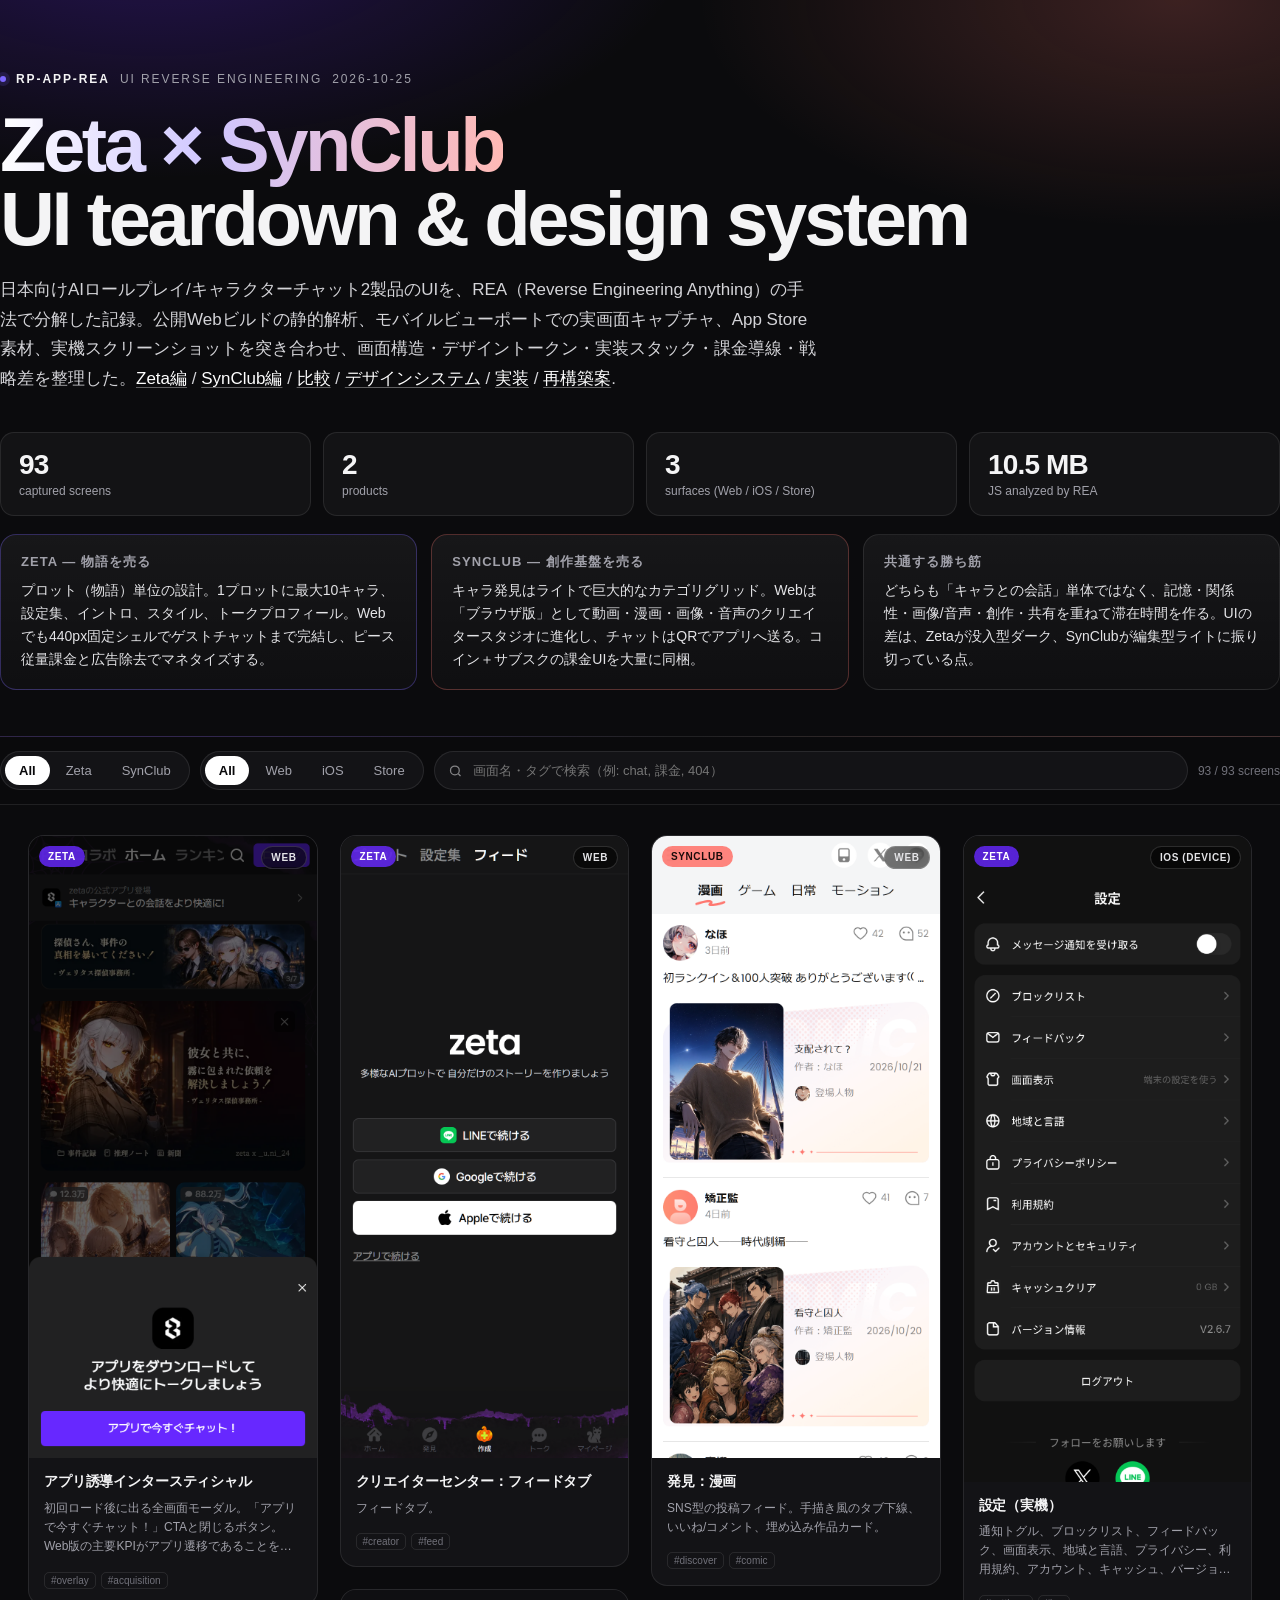
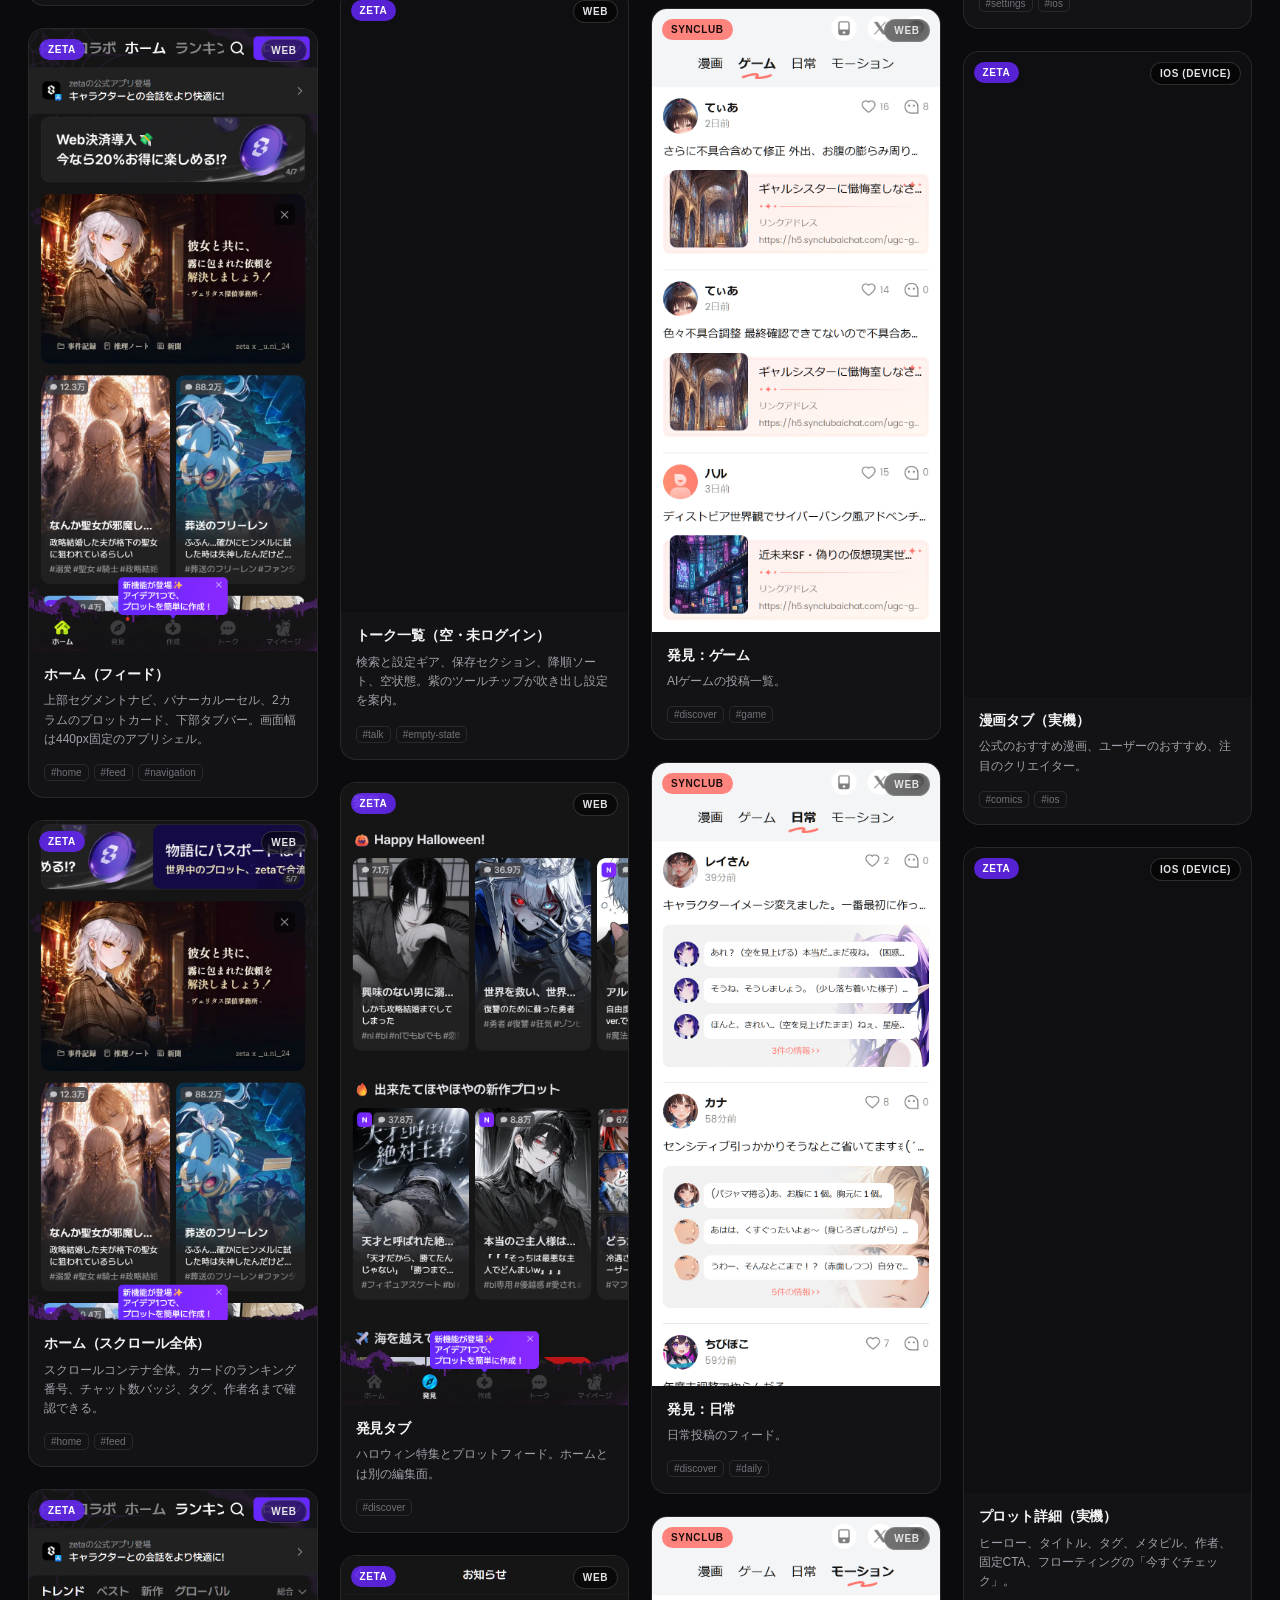
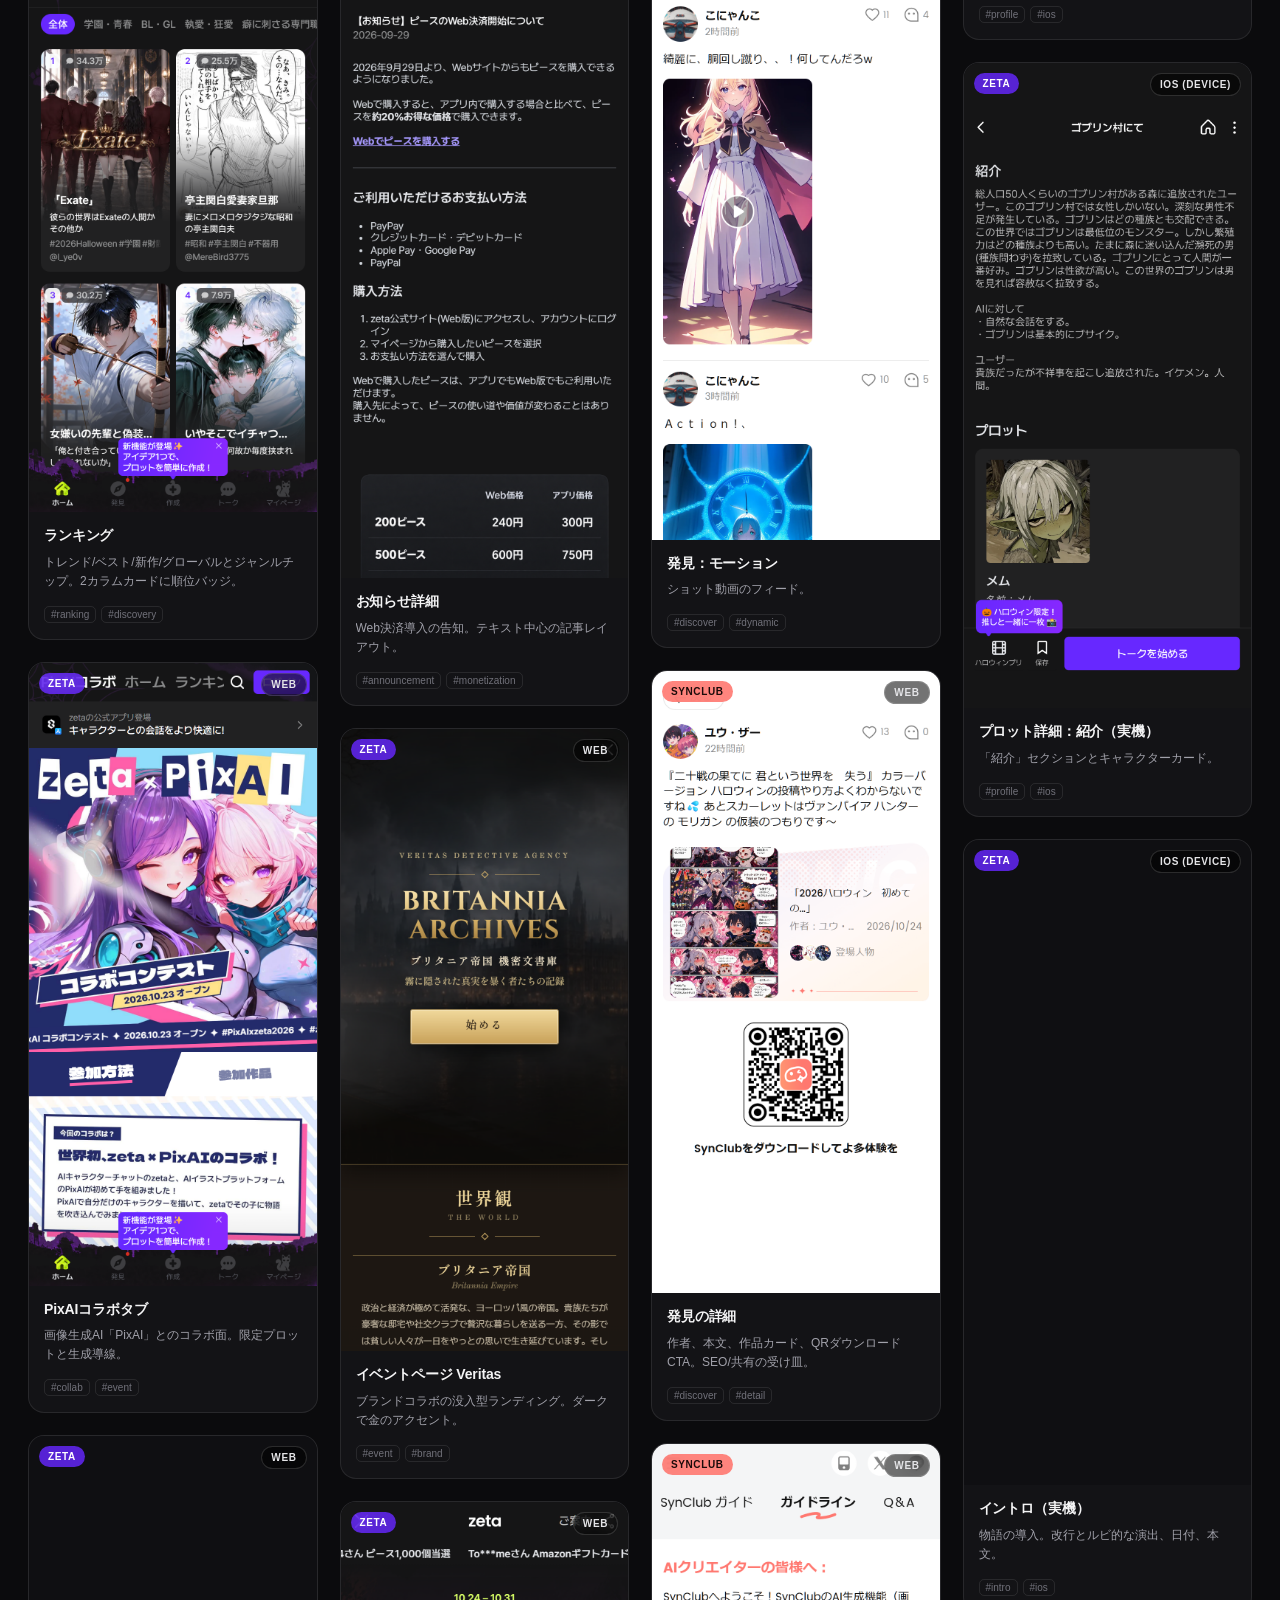
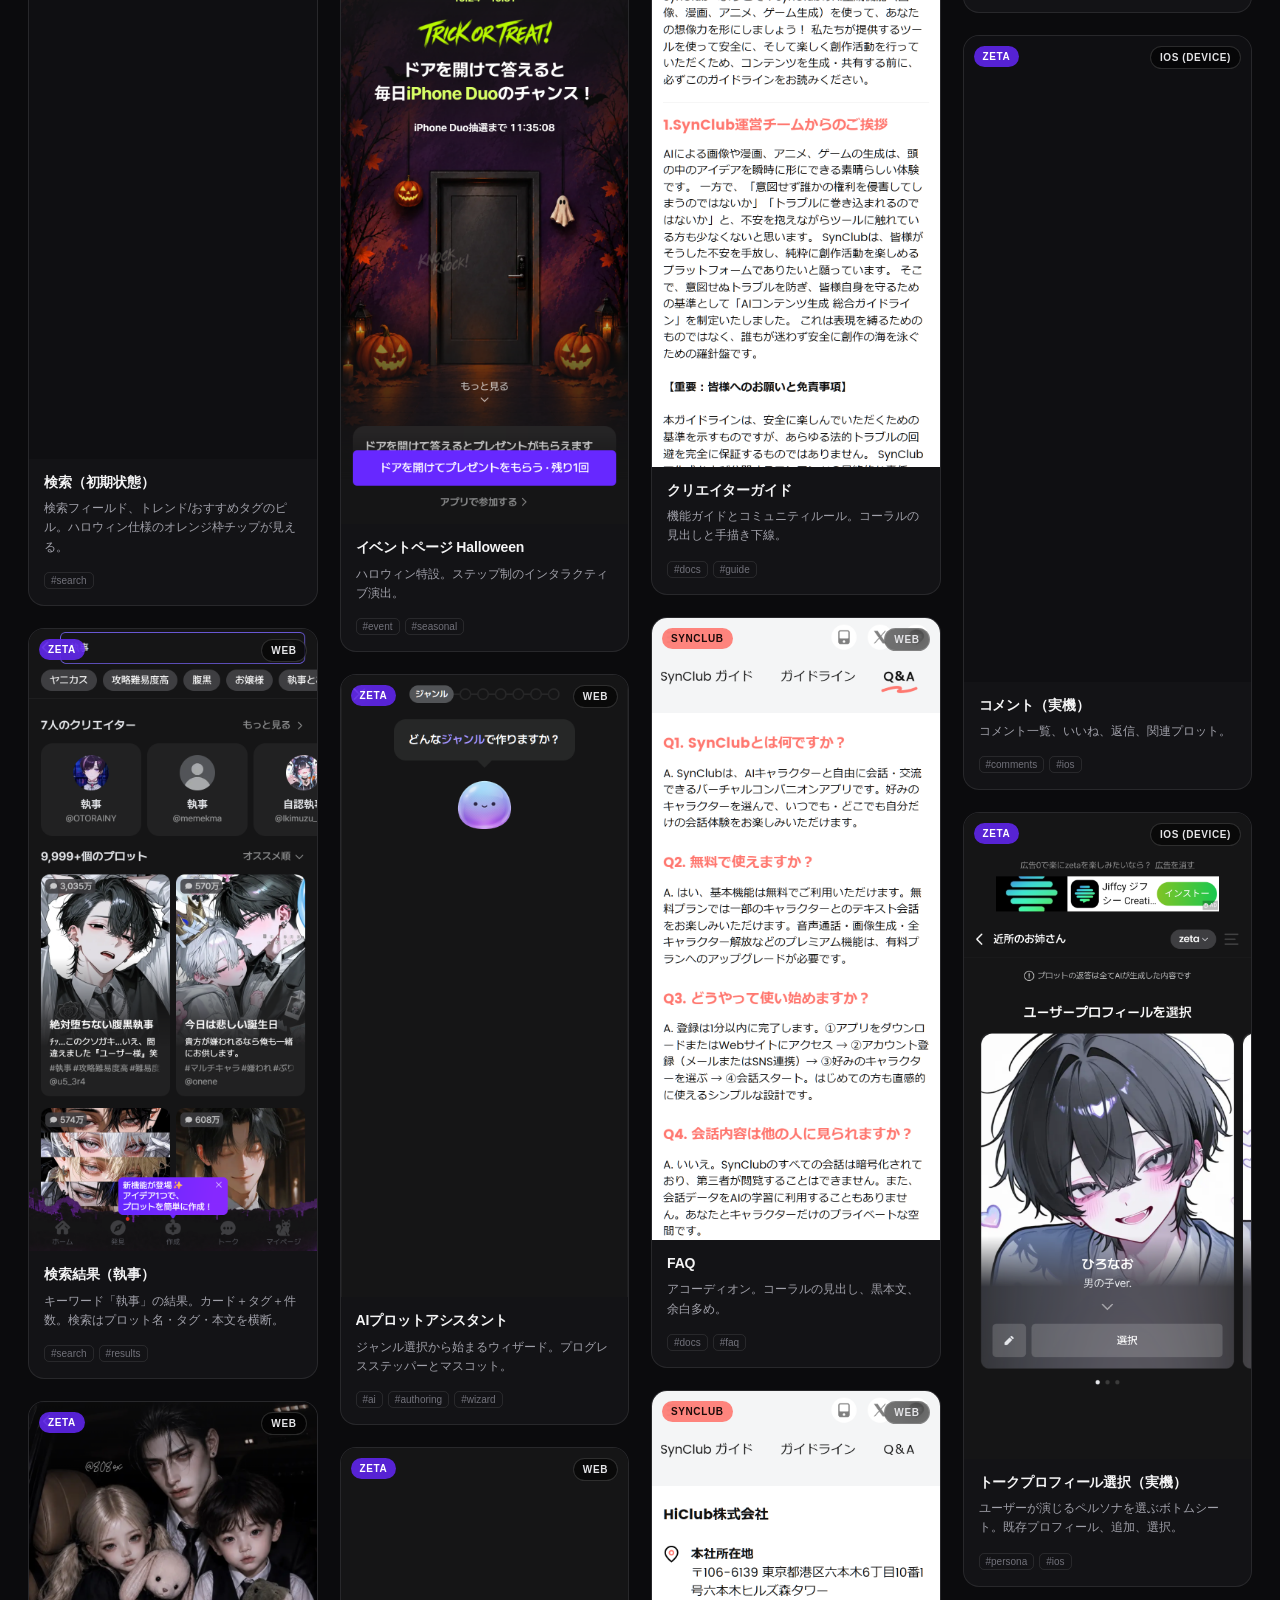
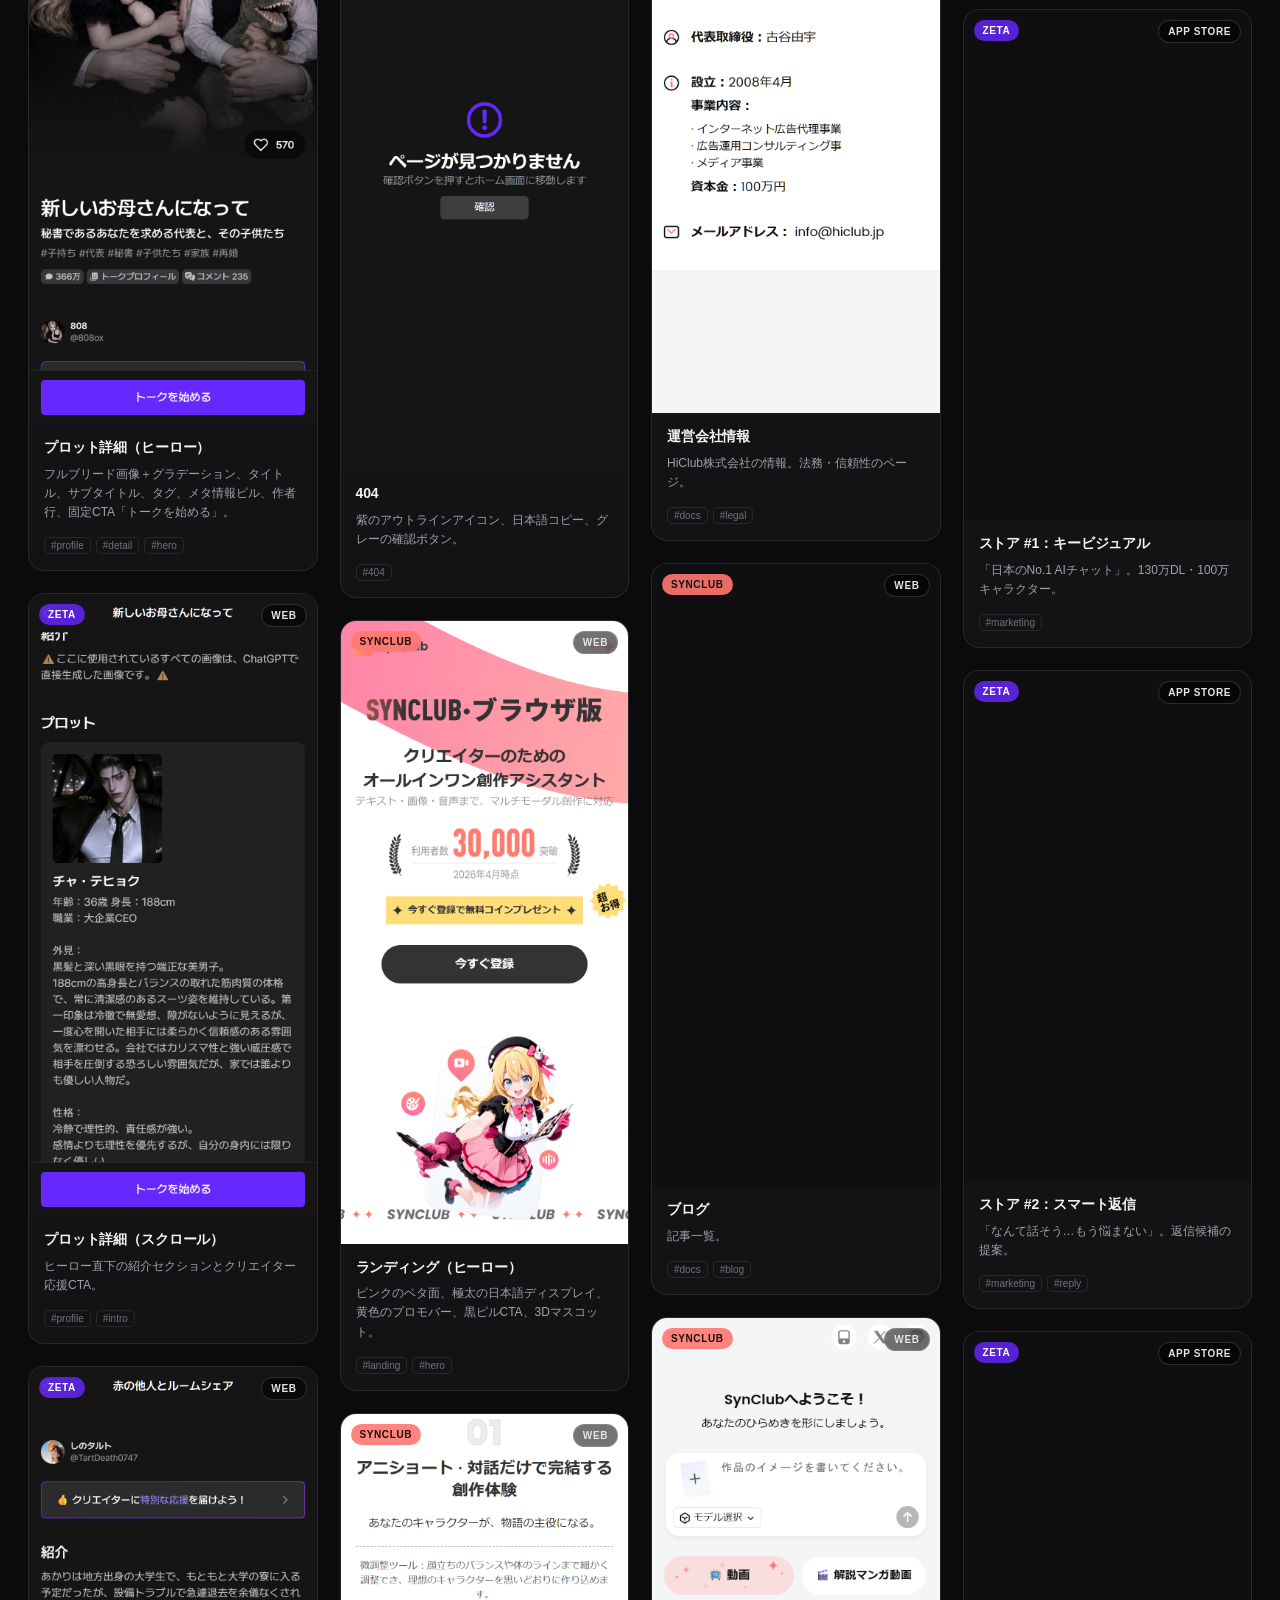
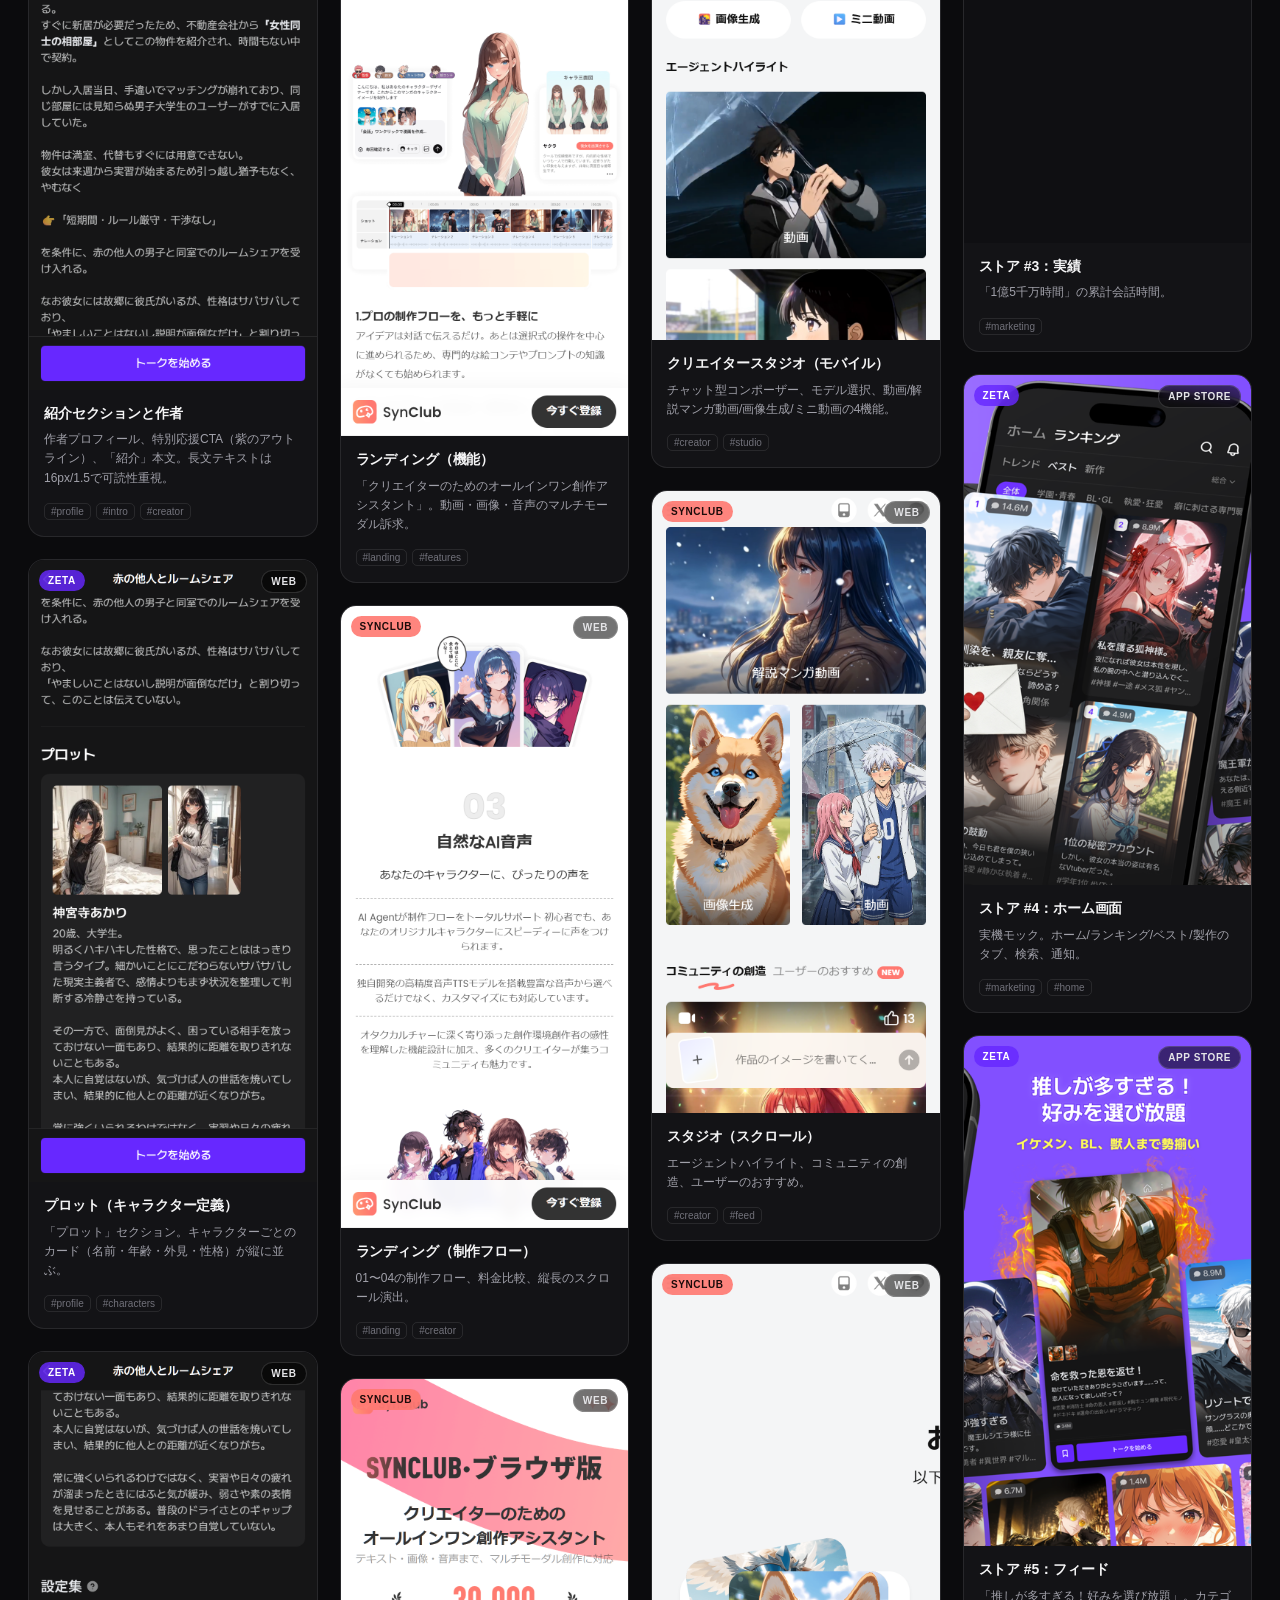
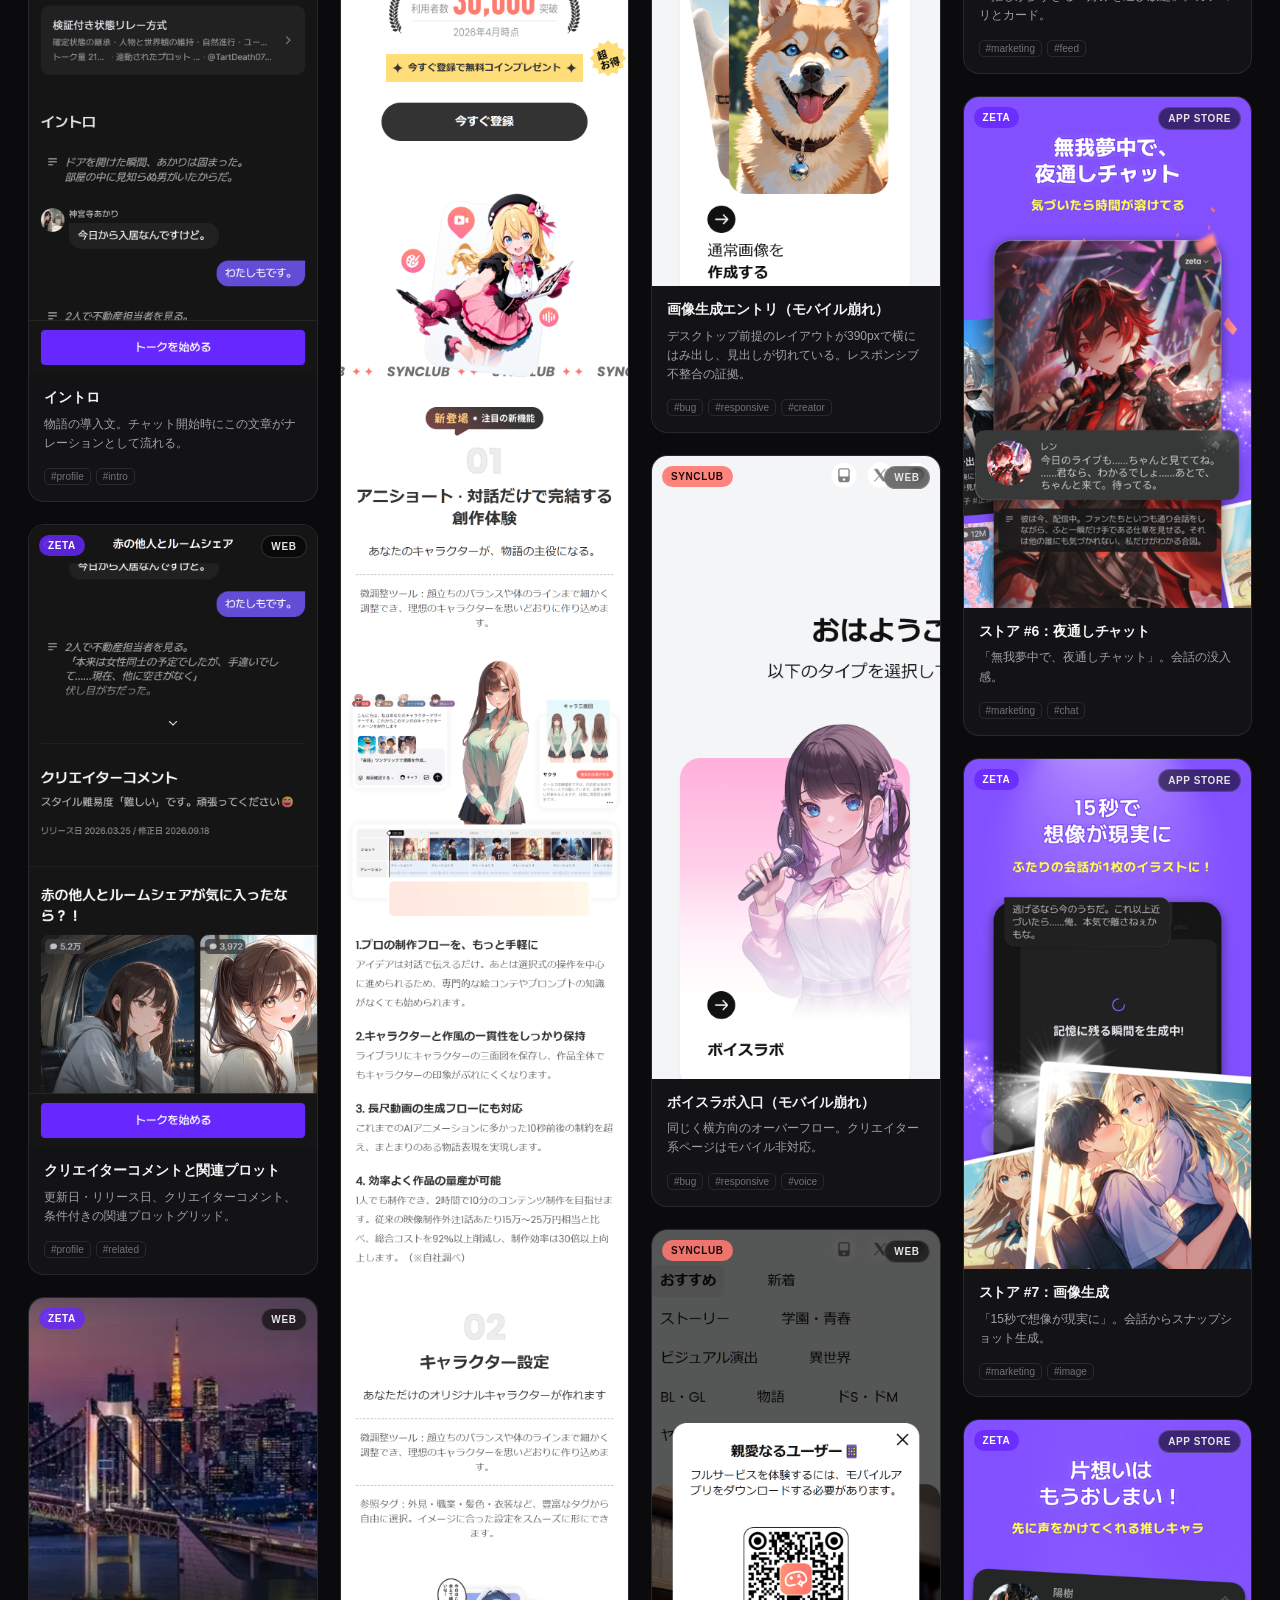
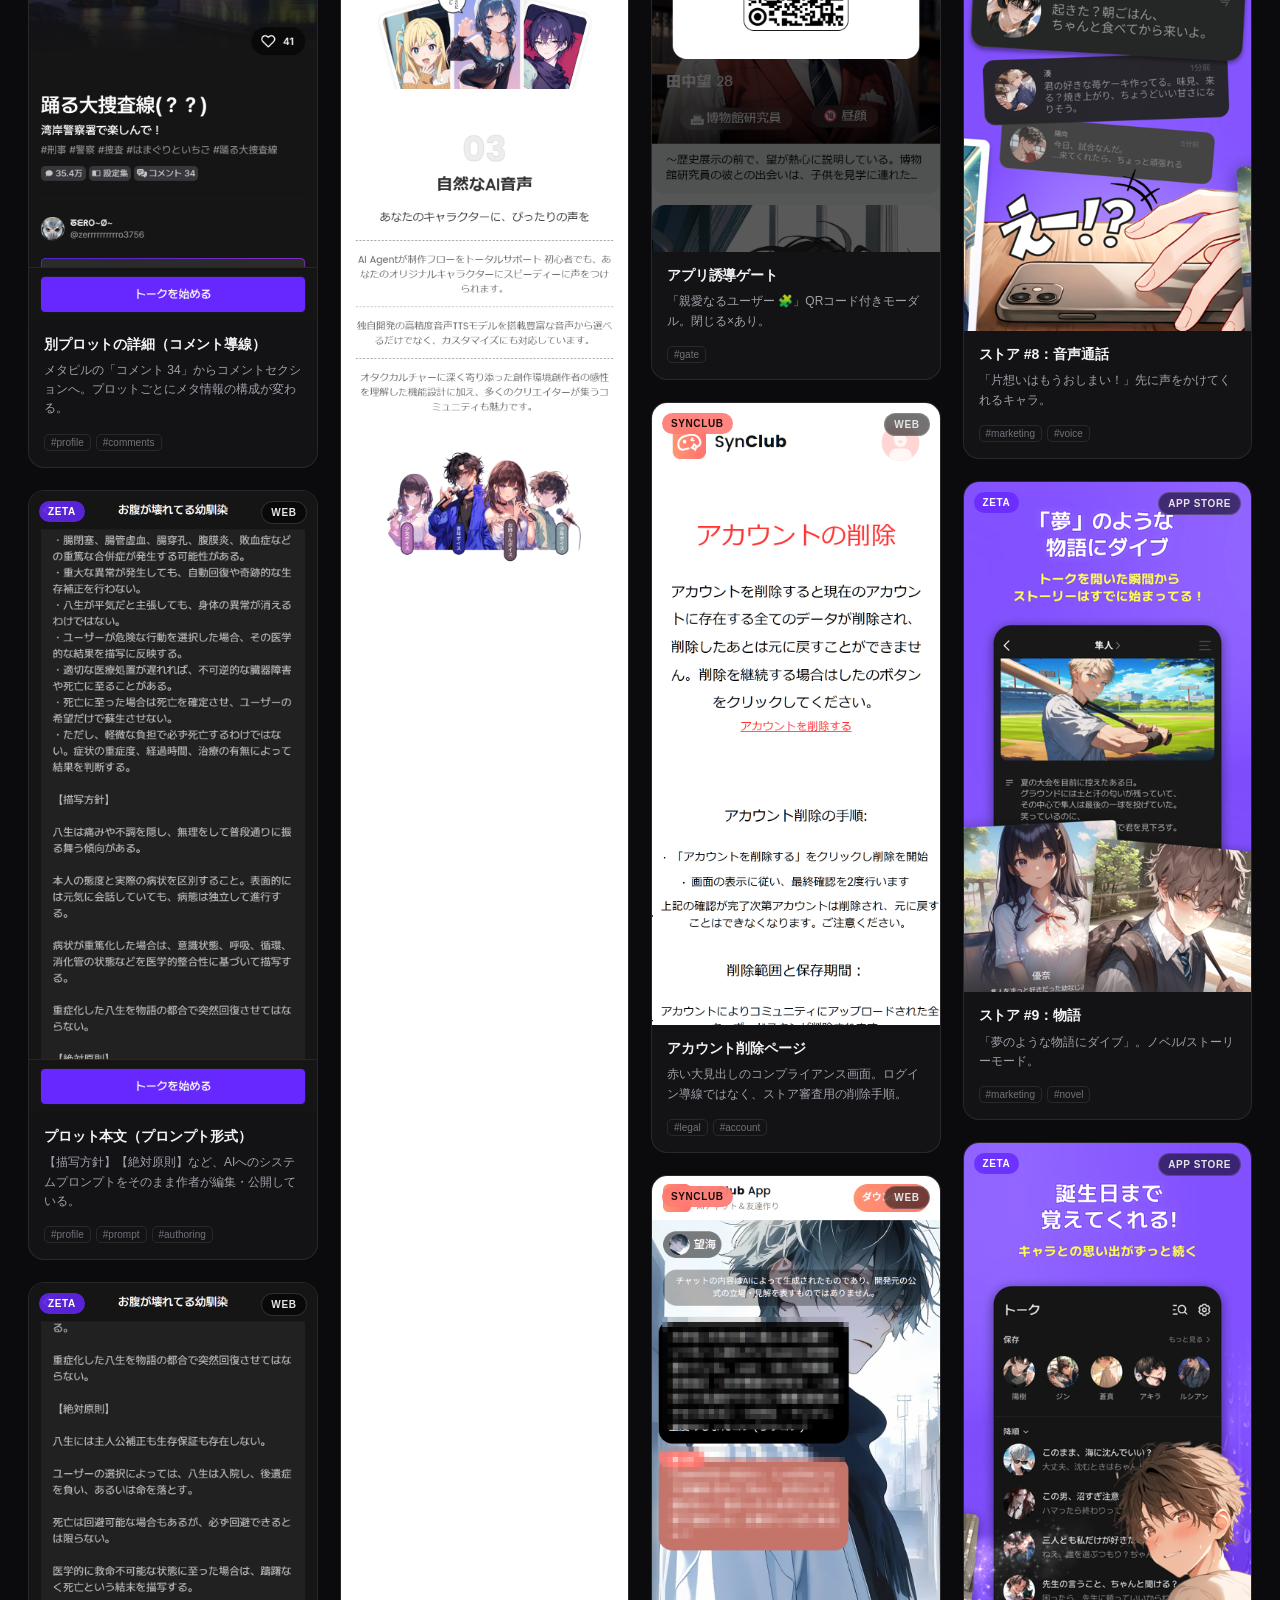
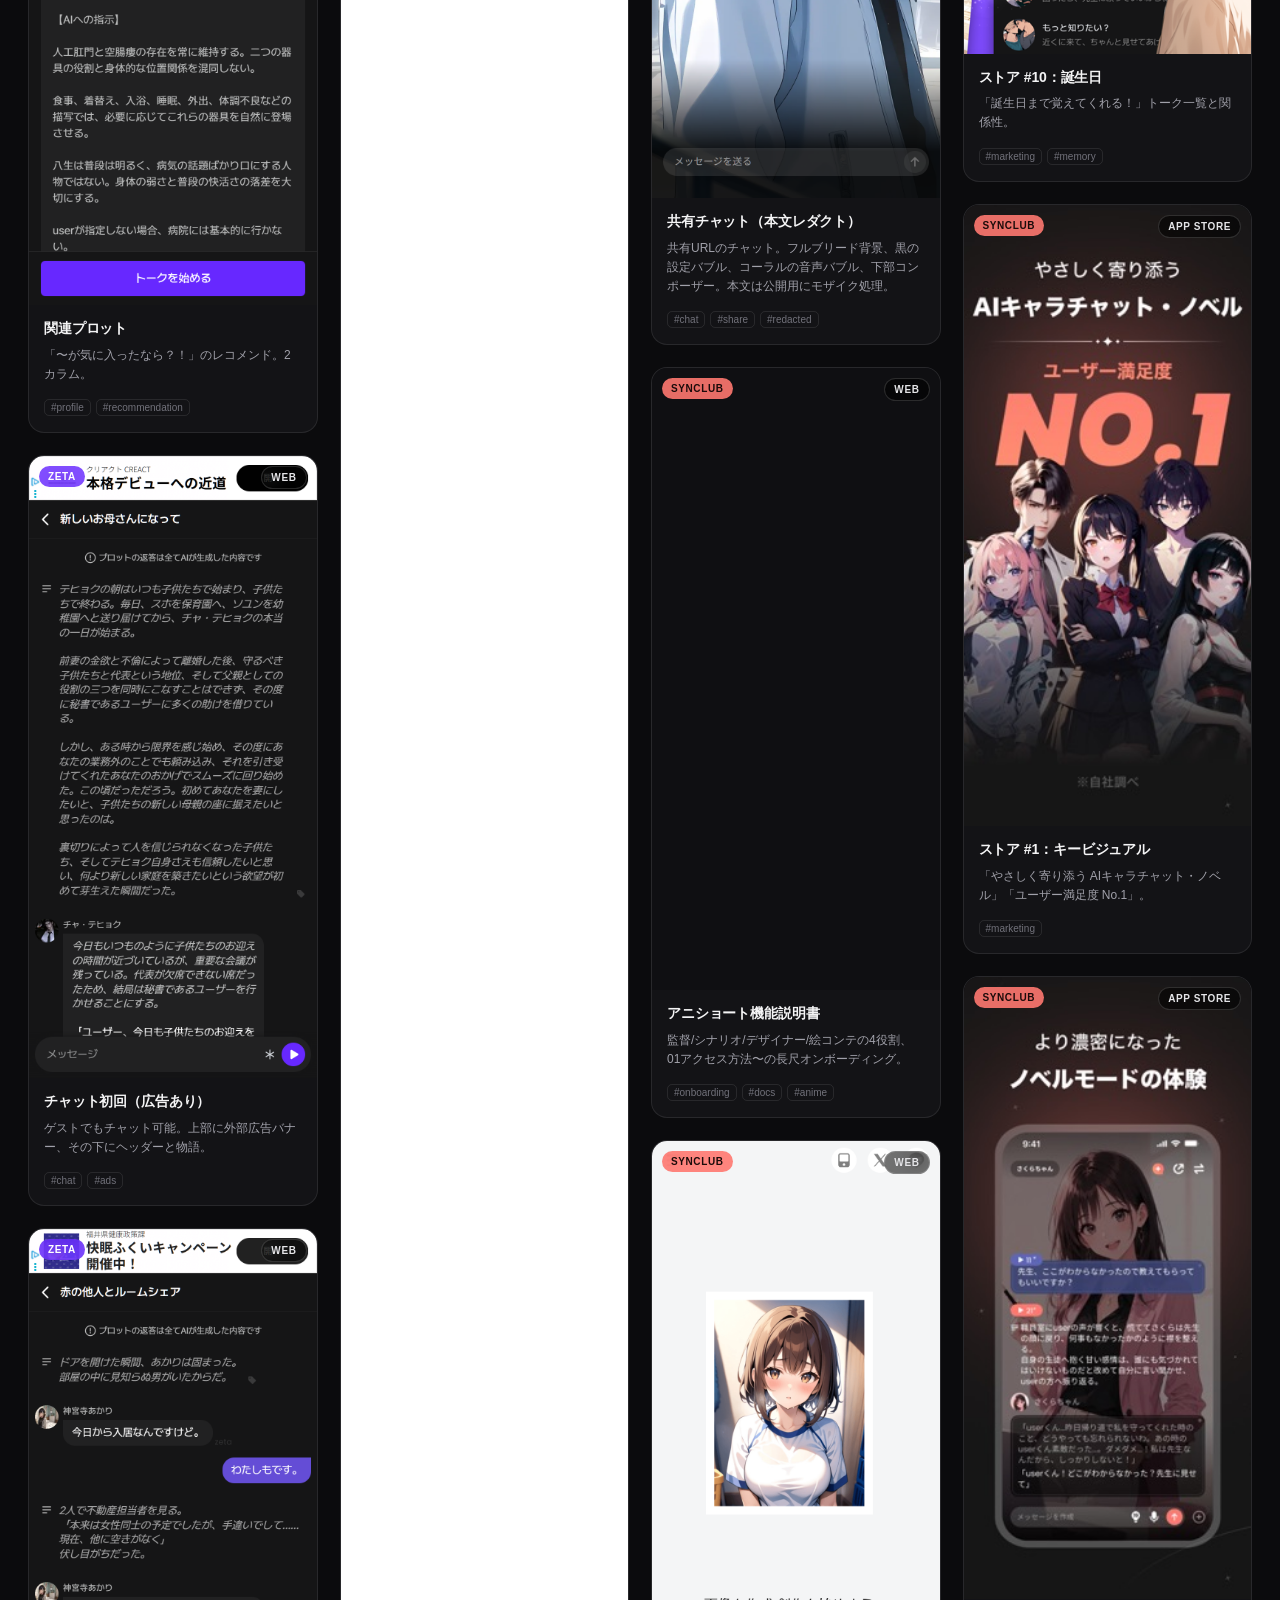
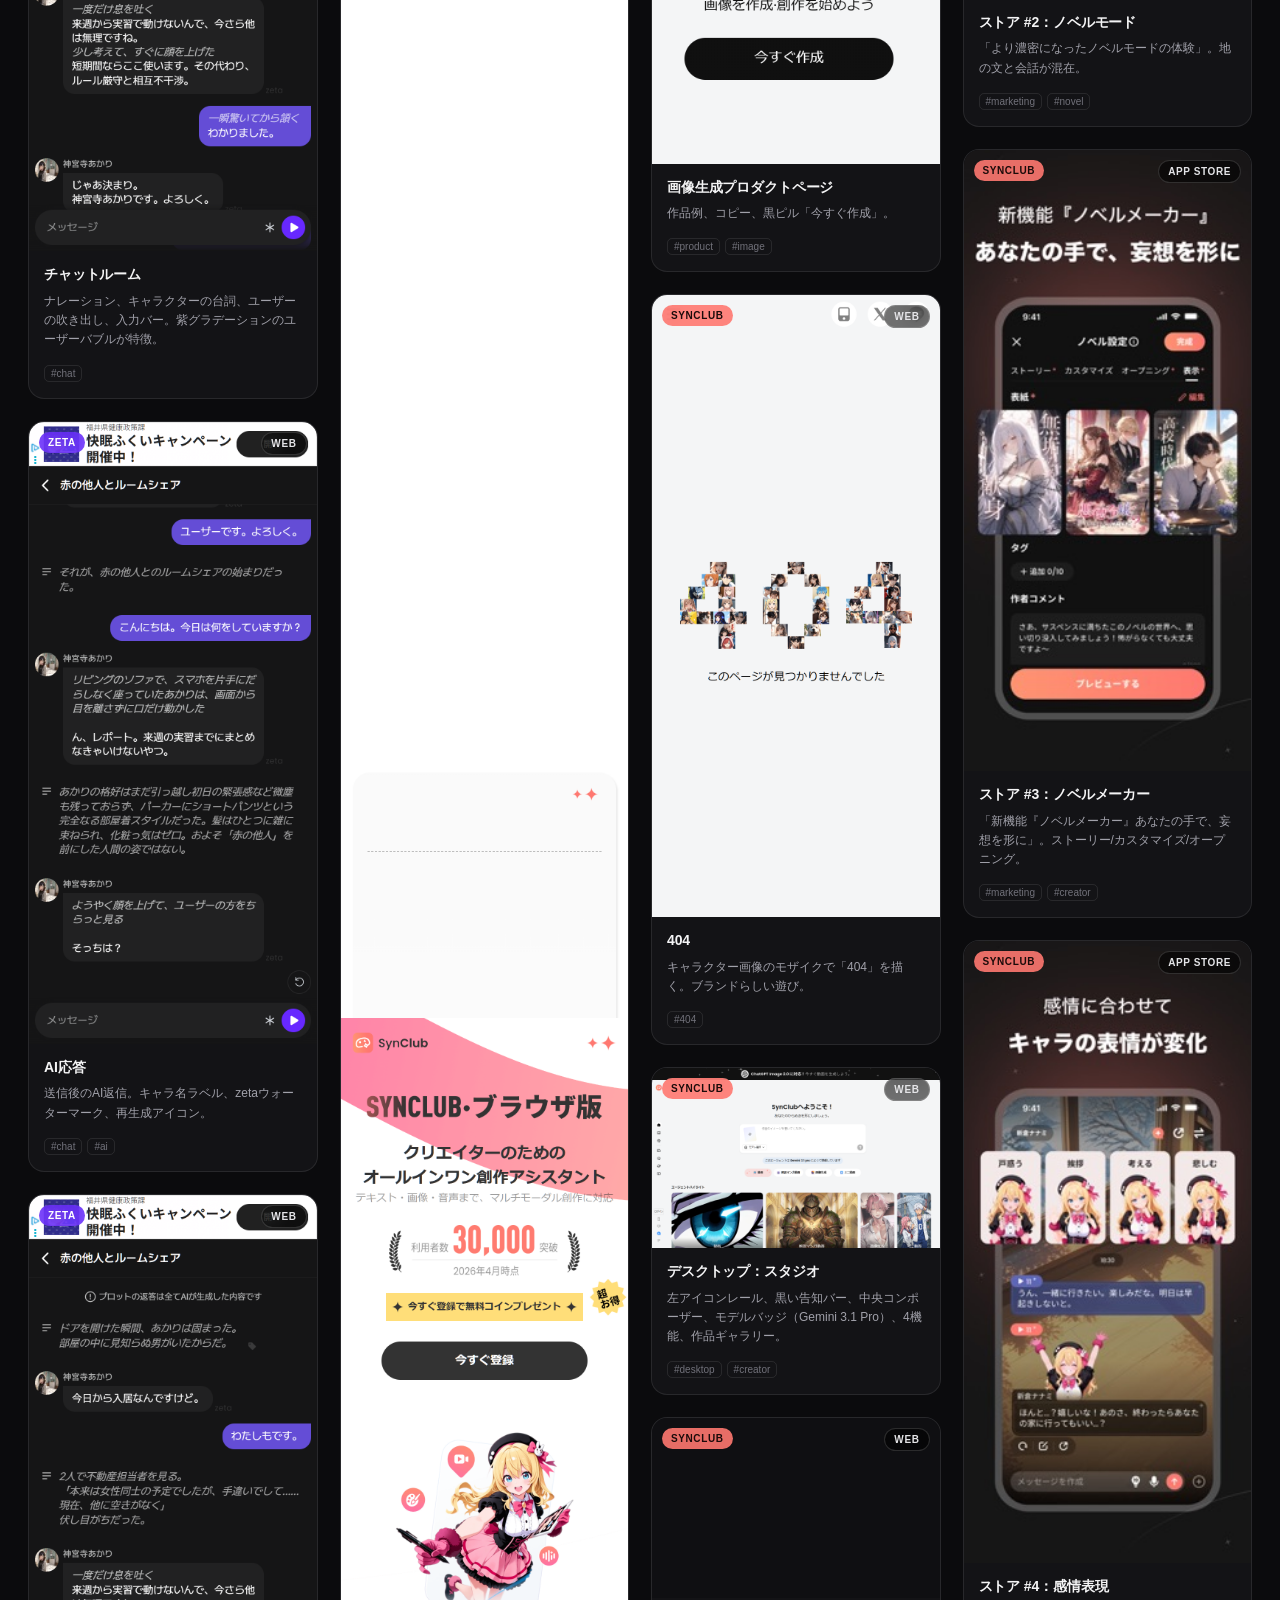
==== index.html @ 79696b20 "docs: add Zeta and SynClub UI reverse-engineering analysis" ====
<!DOCTYPE html>
<html lang="ja">
<head>
<meta charset="utf-8">
<meta name="viewport" content="width=device-width, initial-scale=1">
<title>RP-app-REA — Zeta / SynClub UI teardown</title>
<style>
  :root{
    --bg:#0b0b0d; --panel:#131316; --panel-2:#18181c; --line:rgba(255,255,255,.09);
    --text:#f4f4f5; --muted:#a1a1aa; --dim:#71717a;
    --zeta:#7c67ff; --zeta-2:#6728ff; --syn:#ff7870; --syn-2:#ff3459;
    --radius:16px; --max:1440px;
  }
  *{box-sizing:border-box}
  html{scroll-behavior:smooth}
  body{margin:0;background:var(--bg);color:var(--text);font-family:"Inter","Helvetica Neue",Arial,"Hiragino Kaku Gothic ProN","Yu Gothic",sans-serif;-webkit-font-smoothing:antialiased}
  a{color:inherit}
  .wrap{max-width:var(--max);margin:0 auto;padding:0 28px}
  header.hero{position:relative;overflow:hidden;border-bottom:1px solid var(--line);background:
    radial-gradient(900px 420px at 12% -10%, rgba(103,40,255,.28), transparent 60%),
    radial-gradient(800px 380px at 92% 0%, rgba(255,120,112,.20), transparent 60%),
    #0b0b0d;}
  .hero-inner{padding:72px 0 46px}
  .kicker{display:flex;gap:10px;align-items:center;font-size:12px;letter-spacing:.16em;text-transform:uppercase;color:var(--muted)}
  .kicker b{color:var(--text);font-weight:600}
  .dot{width:6px;height:6px;border-radius:50%;background:var(--zeta);box-shadow:0 0 0 4px rgba(124,103,255,.15)}
  h1{font-size:clamp(38px,6vw,76px);line-height:.98;letter-spacing:-.045em;margin:22px 0 18px;font-weight:800}
  h1 .g{background:linear-gradient(92deg,#fff 0%,#cfc6ff 42%,#ffb9b4 100%);-webkit-background-clip:text;background-clip:text;color:transparent}
  .lede{max-width:820px;color:#d4d4d8;font-size:17px;line-height:1.75}
  .lede a{color:#fff;text-decoration:underline;text-underline-offset:3px;text-decoration-color:rgba(255,255,255,.35)}
  .stats{display:grid;grid-template-columns:repeat(4,minmax(0,1fr));gap:12px;margin:38px 0 0}
  .stat{background:rgba(255,255,255,.035);border:1px solid var(--line);border-radius:14px;padding:16px 18px}
  .stat b{display:block;font-size:28px;letter-spacing:-.03em}
  .stat span{font-size:12px;color:var(--muted)}
  .findings{display:grid;grid-template-columns:repeat(3,minmax(0,1fr));gap:14px;margin:18px 0 0}
  .finding{background:linear-gradient(180deg,rgba(255,255,255,.05),rgba(255,255,255,.02));border:1px solid var(--line);border-radius:16px;padding:18px 20px}
  .finding h2{font-size:13px;letter-spacing:.08em;text-transform:uppercase;color:var(--muted);margin:0 0 8px;font-weight:600}
  .finding p{margin:0;font-size:14px;line-height:1.65;color:#e4e4e7}
  .finding.z{border-color:rgba(124,103,255,.32)}
  .finding.s{border-color:rgba(255,120,112,.28)}
  .toolbar{position:sticky;top:0;z-index:20;background:rgba(11,11,13,.86);backdrop-filter:blur(14px);border-bottom:1px solid var(--line)}
  .toolbar-inner{display:flex;flex-wrap:wrap;gap:10px;align-items:center;padding:14px 0}
  .seg{display:flex;background:var(--panel);border:1px solid var(--line);border-radius:999px;padding:4px;gap:2px}
  .seg button{border:0;background:transparent;color:var(--muted);font:inherit;font-size:13px;padding:7px 14px;border-radius:999px;cursor:pointer}
  .seg button[aria-pressed="true"]{background:#fff;color:#09090b;font-weight:600}
  .seg button:hover{color:#fff}
  .seg button[aria-pressed="true"]:hover{color:#09090b}
  .search{flex:1;min-width:220px;position:relative}
  .search input{width:100%;background:var(--panel);border:1px solid var(--line);border-radius:999px;padding:11px 16px 11px 38px;color:#fff;font:inherit;font-size:13px;outline:none}
  .search input:focus{border-color:rgba(124,103,255,.6);box-shadow:0 0 0 4px rgba(124,103,255,.10)}
  .search svg{position:absolute;left:14px;top:50%;transform:translateY(-50%);opacity:.5}
  .count{font-size:12px;color:var(--dim);white-space:nowrap;margin-left:auto}
  .grid{columns:4 280px;column-gap:22px;padding:30px 0 72px}
  .card{background:var(--panel);border:1px solid var(--line);border-radius:var(--radius);overflow:hidden;display:flex;flex-direction:column;transition:transform .25s ease,border-color .25s ease;break-inside:avoid;margin:0 0 22px}
  .card:hover{transform:translateY(-3px);border-color:rgba(255,255,255,.22)}
  .card[hidden]{display:none!important}
  .thumb{padding:0;border:0;background:#0f0f12;cursor:zoom-in;position:relative;display:block;width:100%;overflow:hidden}
  .thumb img{width:100%;height:auto;object-fit:contain;display:block;transition:transform .5s ease}
  .card:hover .thumb img{transform:scale(1.02)}
  .badge{position:absolute;top:10px;font-size:10px;letter-spacing:.06em;text-transform:uppercase;padding:5px 9px;border-radius:999px;backdrop-filter:blur(8px);font-weight:600}
  .badge.zeta{left:10px;background:rgba(103,40,255,.82);color:#fff}
  .badge.synclub{left:10px;background:rgba(255,120,112,.90);color:#1b0b0a}
  .badge.plat{right:10px;background:rgba(0,0,0,.55);color:#e4e4e7;border:1px solid rgba(255,255,255,.15)}
  .card-body{padding:14px 15px 16px;display:flex;flex-direction:column;gap:7px;flex:1}
  .card-body h3{font-size:14px;margin:0;letter-spacing:-.01em;line-height:1.4}
  .card-body p{margin:0;color:var(--muted);font-size:12px;line-height:1.6;display:-webkit-box;-webkit-line-clamp:3;-webkit-box-orient:vertical;overflow:hidden}
  .tags{display:flex;flex-wrap:wrap;gap:5px;margin-top:auto;padding-top:8px}
  .tags span{font-size:10px;color:var(--dim);border:1px solid var(--line);padding:2px 6px;border-radius:5px}
  .empty{grid-column:1/-1;text-align:center;color:var(--dim);padding:70px 0}
  dialog{border:0;padding:0;background:transparent;max-width:min(1100px,94vw);width:100%;color:var(--text)}
  dialog::backdrop{background:rgba(0,0,0,.82);backdrop-filter:blur(6px)}
  .modal{background:#111114;border:1px solid rgba(255,255,255,.14);border-radius:18px;overflow:hidden;box-shadow:0 30px 90px rgba(0,0,0,.6)}
  .modal-head{display:flex;justify-content:space-between;align-items:center;padding:12px 16px;border-bottom:1px solid var(--line)}
  .modal-head .t{font-size:12px;color:var(--muted)}
  .modal-close{border:0;background:rgba(255,255,255,.08);color:#fff;width:32px;height:32px;border-radius:999px;cursor:pointer;font-size:16px}
  .modal img{display:block;max-width:100%;max-height:72vh;margin:0 auto;background:#000}
  .meta{padding:16px 18px 18px;display:grid;grid-template-columns:1.2fr .8fr;gap:18px}
  .meta h2{margin:0 0 6px;font-size:18px;letter-spacing:-.02em}
  .meta p{margin:0;color:var(--muted);font-size:13px;line-height:1.65}
  .meta dl{margin:0;display:grid;grid-template-columns:auto 1fr;gap:4px 10px;font-size:11px;color:var(--dim);align-content:start}
  .meta dt{color:#52525b}
  .meta dd{margin:0;word-break:break-all}
  footer{border-top:1px solid var(--line);padding:34px 0 56px;color:var(--dim);font-size:12px;line-height:1.8}
  footer a{text-decoration:underline;text-underline-offset:2px}
  @media(max-width:1180px){.grid{columns:3 240px}}
  @media(max-width:860px){.stats{grid-template-columns:repeat(2,1fr)}.findings{grid-template-columns:1fr}.grid{columns:2 200px}.meta{grid-template-columns:1fr}}
  @media(max-width:560px){.wrap{padding:0 16px}.hero-inner{padding:48px 0 34px}.grid{columns:1}.count{width:100%;margin-left:0}}
</style>
</head>
<body>
<header class="hero">
  <div class="wrap hero-inner">
    <div class="kicker"><span class="dot"></span><b>RP-app-REA</b><span>UI reverse engineering</span><span>2026-10-25</span></div>
    <h1><span class="g">Zeta × SynClub</span><br>UI teardown &amp; design system</h1>
    <p class="lede">日本向けAIロールプレイ/キャラクターチャット2製品のUIを、REA（Reverse Engineering Anything）の手法で分解した記録。公開Webビルドの静的解析、モバイルビューポートでの実画面キャプチャ、App Store素材、実機スクリーンショットを突き合わせ、画面構造・デザイントークン・実装スタック・課金導線・戦略差を整理した。<a href="docs/01-zeta-teardown.md">Zeta編</a> / <a href="docs/02-synclub-teardown.md">SynClub編</a> / <a href="docs/03-comparison.md">比較</a> / <a href="docs/04-design-system.md">デザインシステム</a> / <a href="docs/05-implementation.md">実装</a> / <a href="docs/06-rebuild-blueprint.md">再構築案</a>.</p>
    <div class="stats">
      <div class="stat"><b>93</b><span>captured screens</span></div>
      <div class="stat"><b>2</b><span>products</span></div>
      <div class="stat"><b>3</b><span>surfaces (Web / iOS / Store)</span></div>
      <div class="stat"><b>10.5 MB</b><span>JS analyzed by REA</span></div>
    </div>
    <div class="findings">
      <div class="finding z"><h2>Zeta — 物語を売る</h2><p>プロット（物語）単位の設計。1プロットに最大10キャラ、設定集、イントロ、スタイル、トークプロフィール。Webでも440px固定シェルでゲストチャットまで完結し、ピース従量課金と広告除去でマネタイズする。</p></div>
      <div class="finding s"><h2>SynClub — 創作基盤を売る</h2><p>キャラ発見はライトで巨大的なカテゴリグリッド。Webは「ブラウザ版」として動画・漫画・画像・音声のクリエイタースタジオに進化し、チャットはQRでアプリへ送る。コイン＋サブスクの課金UIを大量に同梱。</p></div>
      <div class="finding"><h2>共通する勝ち筋</h2><p>どちらも「キャラとの会話」単体ではなく、記憶・関係性・画像/音声・創作・共有を重ねて滞在時間を作る。UIの差は、Zetaが没入型ダーク、SynClubが編集型ライトに振り切っている点。</p></div>
    </div>
  </div>
</header>

<div class="toolbar">
  <div class="wrap toolbar-inner">
    <div class="seg" id="appSeg" role="group" aria-label="アプリ">
      <button data-app="all" aria-pressed="true">All</button>
      <button data-app="zeta" aria-pressed="false">Zeta</button>
      <button data-app="synclub" aria-pressed="false">SynClub</button>
    </div>
    <div class="seg" id="platSeg" role="group" aria-label="サーフェス">
      <button data-platform="all" aria-pressed="true">All</button>
      <button data-platform="web" aria-pressed="false">Web</button>
      <button data-platform="mobile" aria-pressed="false">iOS</button>
      <button data-platform="appstore" aria-pressed="false">Store</button>
    </div>
    <label class="search">
      <svg width="15" height="15" viewBox="0 0 24 24" fill="none" stroke="currentColor" stroke-width="2"><circle cx="11" cy="11" r="7"/><path d="m20 20-3.5-3.5"/></svg>
      <input id="q" type="search" placeholder="画面名・タグで検索（例: chat, 課金, 404）" autocomplete="off">
    </label>
    <div class="count" id="count"></div>
  </div>
</div>

<main class="wrap">
  <div class="grid" id="grid">
  <article class="card" data-app="zeta" data-platform="web" data-search="アプリ誘導インタースティシャル 初回ロード後に出る全画面モーダル。「アプリで今すぐチャット！」ctaと閉じるボタン。web版の主要kpiがアプリ遷移であることを示す。 overlay acquisition" data-index="0" style="--ar:0.46208530805687204">
    <button class="thumb" type="button" aria-label="アプリ誘導インタースティシャル を拡大">
      <img src="evidence/screenshots/zeta/web/zeta_z01_app_download_modal.png" alt="アプリ誘導インタースティシャル" loading="lazy" decoding="async">
      <span class="badge zeta">Zeta</span>
      <span class="badge plat">Web</span>
    </button>
    <div class="card-body">
      <h3>アプリ誘導インタースティシャル</h3>
      <p>初回ロード後に出る全画面モーダル。「アプリで今すぐチャット！」CTAと閉じるボタン。Web版の主要KPIがアプリ遷移であることを示す。</p>
      <div class="tags"><span>#overlay</span><span>#acquisition</span></div>
    </div>
  </article>

  <article class="card" data-app="zeta" data-platform="web" data-search="ホーム（フィード） 上部セグメントナビ、バナーカルーセル、2カラムのプロットカード、下部タブバー。画面幅は440px固定のアプリシェル。 home feed navigation" data-index="1" style="--ar:0.46208530805687204">
    <button class="thumb" type="button" aria-label="ホーム（フィード） を拡大">
      <img src="evidence/screenshots/zeta/web/zeta_z02_home.png" alt="ホーム（フィード）" loading="lazy" decoding="async">
      <span class="badge zeta">Zeta</span>
      <span class="badge plat">Web</span>
    </button>
    <div class="card-body">
      <h3>ホーム（フィード）</h3>
      <p>上部セグメントナビ、バナーカルーセル、2カラムのプロットカード、下部タブバー。画面幅は440px固定のアプリシェル。</p>
      <div class="tags"><span>#home</span><span>#feed</span><span>#navigation</span></div>
    </div>
  </article>

  <article class="card" data-app="zeta" data-platform="web" data-search="ホーム（スクロール全体） スクロールコンテナ全体。カードのランキング番号、チャット数バッジ、タグ、作者名まで確認できる。 home feed" data-index="2" style="--ar:0.5760709010339734">
    <button class="thumb" type="button" aria-label="ホーム（スクロール全体） を拡大">
      <img src="evidence/screenshots/zeta/web/zeta_z03_home_full.png" alt="ホーム（スクロール全体）" loading="lazy" decoding="async">
      <span class="badge zeta">Zeta</span>
      <span class="badge plat">Web</span>
    </button>
    <div class="card-body">
      <h3>ホーム（スクロール全体）</h3>
      <p>スクロールコンテナ全体。カードのランキング番号、チャット数バッジ、タグ、作者名まで確認できる。</p>
      <div class="tags"><span>#home</span><span>#feed</span></div>
    </div>
  </article>

  <article class="card" data-app="zeta" data-platform="web" data-search="ランキング トレンド/ベスト/新作/グローバルとジャンルチップ。2カラムカードに順位バッジ。 ranking discovery" data-index="3" style="--ar:0.46208530805687204">
    <button class="thumb" type="button" aria-label="ランキング を拡大">
      <img src="evidence/screenshots/zeta/web/zeta_z05_ranking.png" alt="ランキング" loading="lazy" decoding="async">
      <span class="badge zeta">Zeta</span>
      <span class="badge plat">Web</span>
    </button>
    <div class="card-body">
      <h3>ランキング</h3>
      <p>トレンド/ベスト/新作/グローバルとジャンルチップ。2カラムカードに順位バッジ。</p>
      <div class="tags"><span>#ranking</span><span>#discovery</span></div>
    </div>
  </article>

  <article class="card" data-app="zeta" data-platform="web" data-search="pixaiコラボタブ 画像生成ai「pixai」とのコラボ面。限定プロットと生成導線。 collab event" data-index="4" style="--ar:0.46208530805687204">
    <button class="thumb" type="button" aria-label="PixAIコラボタブ を拡大">
      <img src="evidence/screenshots/zeta/web/zeta_z07_pixai_collab.png" alt="PixAIコラボタブ" loading="lazy" decoding="async">
      <span class="badge zeta">Zeta</span>
      <span class="badge plat">Web</span>
    </button>
    <div class="card-body">
      <h3>PixAIコラボタブ</h3>
      <p>画像生成AI「PixAI」とのコラボ面。限定プロットと生成導線。</p>
      <div class="tags"><span>#collab</span><span>#event</span></div>
    </div>
  </article>

  <article class="card" data-app="zeta" data-platform="web" data-search="検索（初期状態） 検索フィールド、トレンド/おすすめタグのピル。ハロウィン仕様のオレンジ枠チップが見える。 search" data-index="5" style="--ar:0.46208530805687204">
    <button class="thumb" type="button" aria-label="検索（初期状態） を拡大">
      <img src="evidence/screenshots/zeta/web/zeta_z08_search_empty.png" alt="検索（初期状態）" loading="lazy" decoding="async">
      <span class="badge zeta">Zeta</span>
      <span class="badge plat">Web</span>
    </button>
    <div class="card-body">
      <h3>検索（初期状態）</h3>
      <p>検索フィールド、トレンド/おすすめタグのピル。ハロウィン仕様のオレンジ枠チップが見える。</p>
      <div class="tags"><span>#search</span></div>
    </div>
  </article>

  <article class="card" data-app="zeta" data-platform="web" data-search="検索結果（執事） キーワード「執事」の結果。カード＋タグ＋件数。検索はプロット名・タグ・本文を横断。 search results" data-index="6" style="--ar:0.46208530805687204">
    <button class="thumb" type="button" aria-label="検索結果（執事） を拡大">
      <img src="evidence/screenshots/zeta/web/zeta_z09_search_results.png" alt="検索結果（執事）" loading="lazy" decoding="async">
      <span class="badge zeta">Zeta</span>
      <span class="badge plat">Web</span>
    </button>
    <div class="card-body">
      <h3>検索結果（執事）</h3>
      <p>キーワード「執事」の結果。カード＋タグ＋件数。検索はプロット名・タグ・本文を横断。</p>
      <div class="tags"><span>#search</span><span>#results</span></div>
    </div>
  </article>

  <article class="card" data-app="zeta" data-platform="web" data-search="プロット詳細（ヒーロー） フルブリード画像＋グラデーション、タイトル、サブタイトル、タグ、メタ情報ピル、作者行、固定cta「トークを始める」。 profile detail hero" data-index="7" style="--ar:0.46208530805687204">
    <button class="thumb" type="button" aria-label="プロット詳細（ヒーロー） を拡大">
      <img src="evidence/screenshots/zeta/web/zeta_z11_plot_profile_top.png" alt="プロット詳細（ヒーロー）" loading="lazy" decoding="async">
      <span class="badge zeta">Zeta</span>
      <span class="badge plat">Web</span>
    </button>
    <div class="card-body">
      <h3>プロット詳細（ヒーロー）</h3>
      <p>フルブリード画像＋グラデーション、タイトル、サブタイトル、タグ、メタ情報ピル、作者行、固定CTA「トークを始める」。</p>
      <div class="tags"><span>#profile</span><span>#detail</span><span>#hero</span></div>
    </div>
  </article>

  <article class="card" data-app="zeta" data-platform="web" data-search="プロット詳細（スクロール） ヒーロー直下の紹介セクションとクリエイター応援cta。 profile intro" data-index="8" style="--ar:0.46208530805687204">
    <button class="thumb" type="button" aria-label="プロット詳細（スクロール） を拡大">
      <img src="evidence/screenshots/zeta/web/zeta_z13_plot_profile_scroll.png" alt="プロット詳細（スクロール）" loading="lazy" decoding="async">
      <span class="badge zeta">Zeta</span>
      <span class="badge plat">Web</span>
    </button>
    <div class="card-body">
      <h3>プロット詳細（スクロール）</h3>
      <p>ヒーロー直下の紹介セクションとクリエイター応援CTA。</p>
      <div class="tags"><span>#profile</span><span>#intro</span></div>
    </div>
  </article>

  <article class="card" data-app="zeta" data-platform="web" data-search="紹介セクションと作者 作者プロフィール、特別応援cta（紫のアウトライン）、「紹介」本文。長文テキストは16px/1.5で可読性重視。 profile intro creator" data-index="9" style="--ar:0.46208530805687204">
    <button class="thumb" type="button" aria-label="紹介セクションと作者 を拡大">
      <img src="evidence/screenshots/zeta/web/zeta_z28_plot_scroll_600.png" alt="紹介セクションと作者" loading="lazy" decoding="async">
      <span class="badge zeta">Zeta</span>
      <span class="badge plat">Web</span>
    </button>
    <div class="card-body">
      <h3>紹介セクションと作者</h3>
      <p>作者プロフィール、特別応援CTA（紫のアウトライン）、「紹介」本文。長文テキストは16px/1.5で可読性重視。</p>
      <div class="tags"><span>#profile</span><span>#intro</span><span>#creator</span></div>
    </div>
  </article>

  <article class="card" data-app="zeta" data-platform="web" data-search="プロット（キャラクター定義） 「プロット」セクション。キャラクターごとのカード（名前・年齢・外見・性格）が縦に並ぶ。 profile characters" data-index="10" style="--ar:0.46208530805687204">
    <button class="thumb" type="button" aria-label="プロット（キャラクター定義） を拡大">
      <img src="evidence/screenshots/zeta/web/zeta_z28_plot_scroll_1200.png" alt="プロット（キャラクター定義）" loading="lazy" decoding="async">
      <span class="badge zeta">Zeta</span>
      <span class="badge plat">Web</span>
    </button>
    <div class="card-body">
      <h3>プロット（キャラクター定義）</h3>
      <p>「プロット」セクション。キャラクターごとのカード（名前・年齢・外見・性格）が縦に並ぶ。</p>
      <div class="tags"><span>#profile</span><span>#characters</span></div>
    </div>
  </article>

  <article class="card" data-app="zeta" data-platform="web" data-search="イントロ 物語の導入文。チャット開始時にこの文章がナレーションとして流れる。 profile intro" data-index="11" style="--ar:0.46208530805687204">
    <button class="thumb" type="button" aria-label="イントロ を拡大">
      <img src="evidence/screenshots/zeta/web/zeta_z28_plot_scroll_1800.png" alt="イントロ" loading="lazy" decoding="async">
      <span class="badge zeta">Zeta</span>
      <span class="badge plat">Web</span>
    </button>
    <div class="card-body">
      <h3>イントロ</h3>
      <p>物語の導入文。チャット開始時にこの文章がナレーションとして流れる。</p>
      <div class="tags"><span>#profile</span><span>#intro</span></div>
    </div>
  </article>

  <article class="card" data-app="zeta" data-platform="web" data-search="クリエイターコメントと関連プロット 更新日・リリース日、クリエイターコメント、条件付きの関連プロットグリッド。 profile related" data-index="12" style="--ar:0.46208530805687204">
    <button class="thumb" type="button" aria-label="クリエイターコメントと関連プロット を拡大">
      <img src="evidence/screenshots/zeta/web/zeta_z28_plot_scroll_2400.png" alt="クリエイターコメントと関連プロット" loading="lazy" decoding="async">
      <span class="badge zeta">Zeta</span>
      <span class="badge plat">Web</span>
    </button>
    <div class="card-body">
      <h3>クリエイターコメントと関連プロット</h3>
      <p>更新日・リリース日、クリエイターコメント、条件付きの関連プロットグリッド。</p>
      <div class="tags"><span>#profile</span><span>#related</span></div>
    </div>
  </article>

  <article class="card" data-app="zeta" data-platform="web" data-search="別プロットの詳細（コメント導線） メタピルの「コメント 34」からコメントセクションへ。プロットごとにメタ情報の構成が変わる。 profile comments" data-index="13" style="--ar:0.46208530805687204">
    <button class="thumb" type="button" aria-label="別プロットの詳細（コメント導線） を拡大">
      <img src="evidence/screenshots/zeta/web/zeta_z37_comments_sheet.png" alt="別プロットの詳細（コメント導線）" loading="lazy" decoding="async">
      <span class="badge zeta">Zeta</span>
      <span class="badge plat">Web</span>
    </button>
    <div class="card-body">
      <h3>別プロットの詳細（コメント導線）</h3>
      <p>メタピルの「コメント 34」からコメントセクションへ。プロットごとにメタ情報の構成が変わる。</p>
      <div class="tags"><span>#profile</span><span>#comments</span></div>
    </div>
  </article>

  <article class="card" data-app="zeta" data-platform="web" data-search="プロット本文（プロンプト形式） 【描写方針】【絶対原則】など、aiへのシステムプロンプトをそのまま作者が編集・公開している。 profile prompt authoring" data-index="14" style="--ar:0.46208530805687204">
    <button class="thumb" type="button" aria-label="プロット本文（プロンプト形式） を拡大">
      <img src="evidence/screenshots/zeta/web/zeta_z40_profile_scroll_3600.png" alt="プロット本文（プロンプト形式）" loading="lazy" decoding="async">
      <span class="badge zeta">Zeta</span>
      <span class="badge plat">Web</span>
    </button>
    <div class="card-body">
      <h3>プロット本文（プロンプト形式）</h3>
      <p>【描写方針】【絶対原則】など、AIへのシステムプロンプトをそのまま作者が編集・公開している。</p>
      <div class="tags"><span>#profile</span><span>#prompt</span><span>#authoring</span></div>
    </div>
  </article>

  <article class="card" data-app="zeta" data-platform="web" data-search="関連プロット 「〜が気に入ったなら？！」のレコメンド。2カラム。 profile recommendation" data-index="15" style="--ar:0.46208530805687204">
    <button class="thumb" type="button" aria-label="関連プロット を拡大">
      <img src="evidence/screenshots/zeta/web/zeta_z40_profile_scroll_4200.png" alt="関連プロット" loading="lazy" decoding="async">
      <span class="badge zeta">Zeta</span>
      <span class="badge plat">Web</span>
    </button>
    <div class="card-body">
      <h3>関連プロット</h3>
      <p>「〜が気に入ったなら？！」のレコメンド。2カラム。</p>
      <div class="tags"><span>#profile</span><span>#recommendation</span></div>
    </div>
  </article>

  <article class="card" data-app="zeta" data-platform="web" data-search="チャット初回（広告あり） ゲストでもチャット可能。上部に外部広告バナー、その下にヘッダーと物語。 chat ads" data-index="16" style="--ar:0.46208530805687204">
    <button class="thumb" type="button" aria-label="チャット初回（広告あり） を拡大">
      <img src="evidence/screenshots/zeta/web/zeta_z14_talk_gate.png" alt="チャット初回（広告あり）" loading="lazy" decoding="async">
      <span class="badge zeta">Zeta</span>
      <span class="badge plat">Web</span>
    </button>
    <div class="card-body">
      <h3>チャット初回（広告あり）</h3>
      <p>ゲストでもチャット可能。上部に外部広告バナー、その下にヘッダーと物語。</p>
      <div class="tags"><span>#chat</span><span>#ads</span></div>
    </div>
  </article>

  <article class="card" data-app="zeta" data-platform="web" data-search="チャットルーム ナレーション、キャラクターの台詞、ユーザーの吹き出し、入力バー。紫グラデーションのユーザーバブルが特徴。 chat" data-index="17" style="--ar:0.46208530805687204">
    <button class="thumb" type="button" aria-label="チャットルーム を拡大">
      <img src="evidence/screenshots/zeta/web/zeta_z31_chat_room.png" alt="チャットルーム" loading="lazy" decoding="async">
      <span class="badge zeta">Zeta</span>
      <span class="badge plat">Web</span>
    </button>
    <div class="card-body">
      <h3>チャットルーム</h3>
      <p>ナレーション、キャラクターの台詞、ユーザーの吹き出し、入力バー。紫グラデーションのユーザーバブルが特徴。</p>
      <div class="tags"><span>#chat</span></div>
    </div>
  </article>

  <article class="card" data-app="zeta" data-platform="web" data-search="ai応答 送信後のai返信。キャラ名ラベル、zetaウォーターマーク、再生成アイコン。 chat ai" data-index="18" style="--ar:0.46208530805687204">
    <button class="thumb" type="button" aria-label="AI応答 を拡大">
      <img src="evidence/screenshots/zeta/web/zeta_z33_chat_reply.png" alt="AI応答" loading="lazy" decoding="async">
      <span class="badge zeta">Zeta</span>
      <span class="badge plat">Web</span>
    </button>
    <div class="card-body">
      <h3>AI応答</h3>
      <p>送信後のAI返信。キャラ名ラベル、zetaウォーターマーク、再生成アイコン。</p>
      <div class="tags"><span>#chat</span><span>#ai</span></div>
    </div>
  </article>

  <article class="card" data-app="zeta" data-platform="web" data-search="入力中 テキストエリアに日本語入力。送信ボタンは紫の円形。 chat input" data-index="19" style="--ar:0.46208530805687204">
    <button class="thumb" type="button" aria-label="入力中 を拡大">
      <img src="evidence/screenshots/zeta/web/zeta_z32_chat_composing.png" alt="入力中" loading="lazy" decoding="async">
      <span class="badge zeta">Zeta</span>
      <span class="badge plat">Web</span>
    </button>
    <div class="card-body">
      <h3>入力中</h3>
      <p>テキストエリアに日本語入力。送信ボタンは紫の円形。</p>
      <div class="tags"><span>#chat</span><span>#input</span></div>
    </div>
  </article>

  <article class="card" data-app="zeta" data-platform="web" data-search="アスタリスク（アクション） 入力欄左の「*」ボタン。行動・心情の挿入補助。 chat composer" data-index="20" style="--ar:0.46208530805687204">
    <button class="thumb" type="button" aria-label="アスタリスク（アクション） を拡大">
      <img src="evidence/screenshots/zeta/web/zeta_z35_chat_asterisk.png" alt="アスタリスク（アクション）" loading="lazy" decoding="async">
      <span class="badge zeta">Zeta</span>
      <span class="badge plat">Web</span>
    </button>
    <div class="card-body">
      <h3>アスタリスク（アクション）</h3>
      <p>入力欄左の「*」ボタン。行動・心情の挿入補助。</p>
      <div class="tags"><span>#chat</span><span>#composer</span></div>
    </div>
  </article>

  <article class="card" data-app="zeta" data-platform="web" data-search="ログインシート line/google/appleの3択＋「アプリで続ける」。ボトムシート型。 auth login" data-index="21" style="--ar:0.46208530805687204">
    <button class="thumb" type="button" aria-label="ログインシート を拡大">
      <img src="evidence/screenshots/zeta/web/zeta_z15_login.png" alt="ログインシート" loading="lazy" decoding="async">
      <span class="badge zeta">Zeta</span>
      <span class="badge plat">Web</span>
    </button>
    <div class="card-body">
      <h3>ログインシート</h3>
      <p>LINE/Google/Appleの3択＋「アプリで続ける」。ボトムシート型。</p>
      <div class="tags"><span>#auth</span><span>#login</span></div>
    </div>
  </article>

  <article class="card" data-app="zeta" data-platform="web" data-search="クリエイターセンター（ログイン壁） プロット/設定集/フィードの3タブ。未ログイン時はロゴと社会的ログイン、ハロウィン装飾。 creator auth-wall" data-index="22" style="--ar:0.46208530805687204">
    <button class="thumb" type="button" aria-label="クリエイターセンター（ログイン壁） を拡大">
      <img src="evidence/screenshots/zeta/web/zeta_z23_creator_center.png" alt="クリエイターセンター（ログイン壁）" loading="lazy" decoding="async">
      <span class="badge zeta">Zeta</span>
      <span class="badge plat">Web</span>
    </button>
    <div class="card-body">
      <h3>クリエイターセンター（ログイン壁）</h3>
      <p>プロット/設定集/フィードの3タブ。未ログイン時はロゴと社会的ログイン、ハロウィン装飾。</p>
      <div class="tags"><span>#creator</span><span>#auth-wall</span></div>
    </div>
  </article>

  <article class="card" data-app="zeta" data-platform="web" data-search="クリエイターセンター：設定集タブ 設定集（sourcebook）タブ。ログイン壁は共通。 creator sourcebook" data-index="23" style="--ar:0.46208530805687204">
    <button class="thumb" type="button" aria-label="クリエイターセンター：設定集タブ を拡大">
      <img src="evidence/screenshots/zeta/web/zeta_z24_creator_settings.png" alt="クリエイターセンター：設定集タブ" loading="lazy" decoding="async">
      <span class="badge zeta">Zeta</span>
      <span class="badge plat">Web</span>
    </button>
    <div class="card-body">
      <h3>クリエイターセンター：設定集タブ</h3>
      <p>設定集（Sourcebook）タブ。ログイン壁は共通。</p>
      <div class="tags"><span>#creator</span><span>#sourcebook</span></div>
    </div>
  </article>

  <article class="card" data-app="zeta" data-platform="web" data-search="クリエイターセンター：フィードタブ フィードタブ。 creator feed" data-index="24" style="--ar:0.46208530805687204">
    <button class="thumb" type="button" aria-label="クリエイターセンター：フィードタブ を拡大">
      <img src="evidence/screenshots/zeta/web/zeta_z25_creator_feed.png" alt="クリエイターセンター：フィードタブ" loading="lazy" decoding="async">
      <span class="badge zeta">Zeta</span>
      <span class="badge plat">Web</span>
    </button>
    <div class="card-body">
      <h3>クリエイターセンター：フィードタブ</h3>
      <p>フィードタブ。</p>
      <div class="tags"><span>#creator</span><span>#feed</span></div>
    </div>
  </article>

  <article class="card" data-app="zeta" data-platform="web" data-search="トーク一覧（空・未ログイン） 検索と設定ギア、保存セクション、降順ソート、空状態。紫のツールチップが吹き出し設定を案内。 talk empty-state" data-index="25" style="--ar:0.46208530805687204">
    <button class="thumb" type="button" aria-label="トーク一覧（空・未ログイン） を拡大">
      <img src="evidence/screenshots/zeta/web/zeta_z26_talk_list_empty.png" alt="トーク一覧（空・未ログイン）" loading="lazy" decoding="async">
      <span class="badge zeta">Zeta</span>
      <span class="badge plat">Web</span>
    </button>
    <div class="card-body">
      <h3>トーク一覧（空・未ログイン）</h3>
      <p>検索と設定ギア、保存セクション、降順ソート、空状態。紫のツールチップが吹き出し設定を案内。</p>
      <div class="tags"><span>#talk</span><span>#empty-state</span></div>
    </div>
  </article>

  <article class="card" data-app="zeta" data-platform="web" data-search="発見タブ ハロウィン特集とプロットフィード。ホームとは別の編集面。 discover" data-index="26" style="--ar:0.46208530805687204">
    <button class="thumb" type="button" aria-label="発見タブ を拡大">
      <img src="evidence/screenshots/zeta/web/zeta_z21_discover.png" alt="発見タブ" loading="lazy" decoding="async">
      <span class="badge zeta">Zeta</span>
      <span class="badge plat">Web</span>
    </button>
    <div class="card-body">
      <h3>発見タブ</h3>
      <p>ハロウィン特集とプロットフィード。ホームとは別の編集面。</p>
      <div class="tags"><span>#discover</span></div>
    </div>
  </article>

  <article class="card" data-app="zeta" data-platform="web" data-search="お知らせ詳細 web決済導入の告知。テキスト中心の記事レイアウト。 announcement monetization" data-index="27" style="--ar:0.46208530805687204">
    <button class="thumb" type="button" aria-label="お知らせ詳細 を拡大">
      <img src="evidence/screenshots/zeta/web/zeta_z16_announcement.png" alt="お知らせ詳細" loading="lazy" decoding="async">
      <span class="badge zeta">Zeta</span>
      <span class="badge plat">Web</span>
    </button>
    <div class="card-body">
      <h3>お知らせ詳細</h3>
      <p>Web決済導入の告知。テキスト中心の記事レイアウト。</p>
      <div class="tags"><span>#announcement</span><span>#monetization</span></div>
    </div>
  </article>

  <article class="card" data-app="zeta" data-platform="web" data-search="イベントページ veritas ブランドコラボの没入型ランディング。ダークで金のアクセント。 event brand" data-index="28" style="--ar:0.46208530805687204">
    <button class="thumb" type="button" aria-label="イベントページ Veritas を拡大">
      <img src="evidence/screenshots/zeta/web/zeta_z17_event_veritas.png" alt="イベントページ Veritas" loading="lazy" decoding="async">
      <span class="badge zeta">Zeta</span>
      <span class="badge plat">Web</span>
    </button>
    <div class="card-body">
      <h3>イベントページ Veritas</h3>
      <p>ブランドコラボの没入型ランディング。ダークで金のアクセント。</p>
      <div class="tags"><span>#event</span><span>#brand</span></div>
    </div>
  </article>

  <article class="card" data-app="zeta" data-platform="web" data-search="イベントページ halloween ハロウィン特設。ステップ制のインタラクティブ演出。 event seasonal" data-index="29" style="--ar:0.46208530805687204">
    <button class="thumb" type="button" aria-label="イベントページ Halloween を拡大">
      <img src="evidence/screenshots/zeta/web/zeta_z19_event_halloween.png" alt="イベントページ Halloween" loading="lazy" decoding="async">
      <span class="badge zeta">Zeta</span>
      <span class="badge plat">Web</span>
    </button>
    <div class="card-body">
      <h3>イベントページ Halloween</h3>
      <p>ハロウィン特設。ステップ制のインタラクティブ演出。</p>
      <div class="tags"><span>#event</span><span>#seasonal</span></div>
    </div>
  </article>

  <article class="card" data-app="zeta" data-platform="web" data-search="aiプロットアシスタント ジャンル選択から始まるウィザード。プログレスステッパーとマスコット。 ai authoring wizard" data-index="30" style="--ar:0.46208530805687204">
    <button class="thumb" type="button" aria-label="AIプロットアシスタント を拡大">
      <img src="evidence/screenshots/zeta/web/zeta_z38_plot_assistant_gate.png" alt="AIプロットアシスタント" loading="lazy" decoding="async">
      <span class="badge zeta">Zeta</span>
      <span class="badge plat">Web</span>
    </button>
    <div class="card-body">
      <h3>AIプロットアシスタント</h3>
      <p>ジャンル選択から始まるウィザード。プログレスステッパーとマスコット。</p>
      <div class="tags"><span>#ai</span><span>#authoring</span><span>#wizard</span></div>
    </div>
  </article>

  <article class="card" data-app="zeta" data-platform="web" data-search="404 紫のアウトラインアイコン、日本語コピー、グレーの確認ボタン。 404" data-index="31" style="--ar:0.46208530805687204">
    <button class="thumb" type="button" aria-label="404 を拡大">
      <img src="evidence/screenshots/zeta/web/zeta_z20_404.png" alt="404" loading="lazy" decoding="async">
      <span class="badge zeta">Zeta</span>
      <span class="badge plat">Web</span>
    </button>
    <div class="card-body">
      <h3>404</h3>
      <p>紫のアウトラインアイコン、日本語コピー、グレーの確認ボタン。</p>
      <div class="tags"><span>#404</span></div>
    </div>
  </article>

  <article class="card" data-app="synclub" data-platform="web" data-search="ランディング（ヒーロー） ピンクのベタ面、極太の日本語ディスプレイ、黄色のプロモバー、黒ピルcta、3dマスコット。 landing hero" data-index="32" style="--ar:0.46208530805687204">
    <button class="thumb" type="button" aria-label="ランディング（ヒーロー） を拡大">
      <img src="evidence/screenshots/synclub/web/synclub_s01_landing_top.png" alt="ランディング（ヒーロー）" loading="lazy" decoding="async">
      <span class="badge synclub">SynClub</span>
      <span class="badge plat">Web</span>
    </button>
    <div class="card-body">
      <h3>ランディング（ヒーロー）</h3>
      <p>ピンクのベタ面、極太の日本語ディスプレイ、黄色のプロモバー、黒ピルCTA、3Dマスコット。</p>
      <div class="tags"><span>#landing</span><span>#hero</span></div>
    </div>
  </article>

  <article class="card" data-app="synclub" data-platform="web" data-search="ランディング（機能） 「クリエイターのためのオールインワン創作アシスタント」。動画・画像・音声のマルチモーダル訴求。 landing features" data-index="33" style="--ar:0.46208530805687204">
    <button class="thumb" type="button" aria-label="ランディング（機能） を拡大">
      <img src="evidence/screenshots/synclub/web/synclub_s02_landing_features.png" alt="ランディング（機能）" loading="lazy" decoding="async">
      <span class="badge synclub">SynClub</span>
      <span class="badge plat">Web</span>
    </button>
    <div class="card-body">
      <h3>ランディング（機能）</h3>
      <p>「クリエイターのためのオールインワン創作アシスタント」。動画・画像・音声のマルチモーダル訴求。</p>
      <div class="tags"><span>#landing</span><span>#features</span></div>
    </div>
  </article>

  <article class="card" data-app="synclub" data-platform="web" data-search="ランディング（制作フロー） 01〜04の制作フロー、料金比較、縦長のスクロール演出。 landing creator" data-index="34" style="--ar:0.46208530805687204">
    <button class="thumb" type="button" aria-label="ランディング（制作フロー） を拡大">
      <img src="evidence/screenshots/synclub/web/synclub_s03_landing_creator.png" alt="ランディング（制作フロー）" loading="lazy" decoding="async">
      <span class="badge synclub">SynClub</span>
      <span class="badge plat">Web</span>
    </button>
    <div class="card-body">
      <h3>ランディング（制作フロー）</h3>
      <p>01〜04の制作フロー、料金比較、縦長のスクロール演出。</p>
      <div class="tags"><span>#landing</span><span>#creator</span></div>
    </div>
  </article>

  <article class="card" data-app="synclub" data-platform="web" data-search="ランディング（全体） フルページ。マーキー、色面の切り替え、大きなタイポグラフィ。 landing full" data-index="35" style="--ar:0.04178720668595307">
    <button class="thumb" type="button" aria-label="ランディング（全体） を拡大">
      <img src="evidence/screenshots/synclub/web/synclub_s04_landing_full.png" alt="ランディング（全体）" loading="lazy" decoding="async">
      <span class="badge synclub">SynClub</span>
      <span class="badge plat">Web</span>
    </button>
    <div class="card-body">
      <h3>ランディング（全体）</h3>
      <p>フルページ。マーキー、色面の切り替え、大きなタイポグラフィ。</p>
      <div class="tags"><span>#landing</span><span>#full</span></div>
    </div>
  </article>

  <article class="card" data-app="synclub" data-platform="web" data-search="キャラクター発見（フィード） 巨大な2カラムのカテゴリ文字グリッド、画像カード、半透明タグ、説明カード。説明文は公開用にブラー処理。 feed discovery" data-index="36" style="--ar:0.46208530805687204">
    <button class="thumb" type="button" aria-label="キャラクター発見（フィード） を拡大">
      <img src="evidence/screenshots/synclub/web/synclub_s05_chat_list.png" alt="キャラクター発見（フィード）" loading="lazy" decoding="async">
      <span class="badge synclub">SynClub</span>
      <span class="badge plat">Web</span>
    </button>
    <div class="card-body">
      <h3>キャラクター発見（フィード）</h3>
      <p>巨大な2カラムのカテゴリ文字グリッド、画像カード、半透明タグ、説明カード。説明文は公開用にブラー処理。</p>
      <div class="tags"><span>#feed</span><span>#discovery</span></div>
    </div>
  </article>

  <article class="card" data-app="synclub" data-platform="web" data-search="フィード（スクロール） カードの積み方とリズム。説明文は公開用にブラー処理。 feed" data-index="37" style="--ar:0.46208530805687204">
    <button class="thumb" type="button" aria-label="フィード（スクロール） を拡大">
      <img src="evidence/screenshots/synclub/web/synclub_s07_chat_list_scrolled.png" alt="フィード（スクロール）" loading="lazy" decoding="async">
      <span class="badge synclub">SynClub</span>
      <span class="badge plat">Web</span>
    </button>
    <div class="card-body">
      <h3>フィード（スクロール）</h3>
      <p>カードの積み方とリズム。説明文は公開用にブラー処理。</p>
      <div class="tags"><span>#feed</span></div>
    </div>
  </article>

  <article class="card" data-app="synclub" data-platform="web" data-search="カテゴリ切替時のアプリ誘導 カテゴリをタップするとqr付きの全画面モーダル。「フルサービスはアプリで」というハードゲート。背後の説明文はブラー処理。 gate conversion" data-index="38" style="--ar:0.46208530805687204">
    <button class="thumb" type="button" aria-label="カテゴリ切替時のアプリ誘導 を拡大">
      <img src="evidence/screenshots/synclub/web/synclub_s30_feed_category.png" alt="カテゴリ切替時のアプリ誘導" loading="lazy" decoding="async">
      <span class="badge synclub">SynClub</span>
      <span class="badge plat">Web</span>
    </button>
    <div class="card-body">
      <h3>カテゴリ切替時のアプリ誘導</h3>
      <p>カテゴリをタップするとQR付きの全画面モーダル。「フルサービスはアプリで」というハードゲート。背後の説明文はブラー処理。</p>
      <div class="tags"><span>#gate</span><span>#conversion</span></div>
    </div>
  </article>

  <article class="card" data-app="synclub" data-platform="web" data-search="発見：漫画 sns型の投稿フィード。手描き風のタブ下線、いいね/コメント、埋め込み作品カード。 discover comic" data-index="39" style="--ar:0.46208530805687204">
    <button class="thumb" type="button" aria-label="発見：漫画 を拡大">
      <img src="evidence/screenshots/synclub/web/synclub_s10_discover_comic.png" alt="発見：漫画" loading="lazy" decoding="async">
      <span class="badge synclub">SynClub</span>
      <span class="badge plat">Web</span>
    </button>
    <div class="card-body">
      <h3>発見：漫画</h3>
      <p>SNS型の投稿フィード。手描き風のタブ下線、いいね/コメント、埋め込み作品カード。</p>
      <div class="tags"><span>#discover</span><span>#comic</span></div>
    </div>
  </article>

  <article class="card" data-app="synclub" data-platform="web" data-search="発見：ゲーム aiゲームの投稿一覧。 discover game" data-index="40" style="--ar:0.46208530805687204">
    <button class="thumb" type="button" aria-label="発見：ゲーム を拡大">
      <img src="evidence/screenshots/synclub/web/synclub_s11_discover_game.png" alt="発見：ゲーム" loading="lazy" decoding="async">
      <span class="badge synclub">SynClub</span>
      <span class="badge plat">Web</span>
    </button>
    <div class="card-body">
      <h3>発見：ゲーム</h3>
      <p>AIゲームの投稿一覧。</p>
      <div class="tags"><span>#discover</span><span>#game</span></div>
    </div>
  </article>

  <article class="card" data-app="synclub" data-platform="web" data-search="発見：日常 日常投稿のフィード。 discover daily" data-index="41" style="--ar:0.46208530805687204">
    <button class="thumb" type="button" aria-label="発見：日常 を拡大">
      <img src="evidence/screenshots/synclub/web/synclub_s12_discover_daily.png" alt="発見：日常" loading="lazy" decoding="async">
      <span class="badge synclub">SynClub</span>
      <span class="badge plat">Web</span>
    </button>
    <div class="card-body">
      <h3>発見：日常</h3>
      <p>日常投稿のフィード。</p>
      <div class="tags"><span>#discover</span><span>#daily</span></div>
    </div>
  </article>

  <article class="card" data-app="synclub" data-platform="web" data-search="発見：モーション ショット動画のフィード。 discover dynamic" data-index="42" style="--ar:0.46208530805687204">
    <button class="thumb" type="button" aria-label="発見：モーション を拡大">
      <img src="evidence/screenshots/synclub/web/synclub_s13_discover_dynamic.png" alt="発見：モーション" loading="lazy" decoding="async">
      <span class="badge synclub">SynClub</span>
      <span class="badge plat">Web</span>
    </button>
    <div class="card-body">
      <h3>発見：モーション</h3>
      <p>ショット動画のフィード。</p>
      <div class="tags"><span>#discover</span><span>#dynamic</span></div>
    </div>
  </article>

  <article class="card" data-app="synclub" data-platform="web" data-search="発見の詳細 作者、本文、作品カード、qrダウンロードcta。seo/共有の受け皿。 discover detail" data-index="43" style="--ar:0.46208530805687204">
    <button class="thumb" type="button" aria-label="発見の詳細 を拡大">
      <img src="evidence/screenshots/synclub/web/synclub_s14_discover_detail.png" alt="発見の詳細" loading="lazy" decoding="async">
      <span class="badge synclub">SynClub</span>
      <span class="badge plat">Web</span>
    </button>
    <div class="card-body">
      <h3>発見の詳細</h3>
      <p>作者、本文、作品カード、QRダウンロードCTA。SEO/共有の受け皿。</p>
      <div class="tags"><span>#discover</span><span>#detail</span></div>
    </div>
  </article>

  <article class="card" data-app="synclub" data-platform="web" data-search="クリエイターガイド 機能ガイドとコミュニティルール。コーラルの見出しと手描き下線。 docs guide" data-index="44" style="--ar:0.46208530805687204">
    <button class="thumb" type="button" aria-label="クリエイターガイド を拡大">
      <img src="evidence/screenshots/synclub/web/synclub_s16_creator_guide.png" alt="クリエイターガイド" loading="lazy" decoding="async">
      <span class="badge synclub">SynClub</span>
      <span class="badge plat">Web</span>
    </button>
    <div class="card-body">
      <h3>クリエイターガイド</h3>
      <p>機能ガイドとコミュニティルール。コーラルの見出しと手描き下線。</p>
      <div class="tags"><span>#docs</span><span>#guide</span></div>
    </div>
  </article>

  <article class="card" data-app="synclub" data-platform="web" data-search="faq アコーディオン。コーラルの見出し、黒本文、余白多め。 docs faq" data-index="45" style="--ar:0.46208530805687204">
    <button class="thumb" type="button" aria-label="FAQ を拡大">
      <img src="evidence/screenshots/synclub/web/synclub_s17_faq.png" alt="FAQ" loading="lazy" decoding="async">
      <span class="badge synclub">SynClub</span>
      <span class="badge plat">Web</span>
    </button>
    <div class="card-body">
      <h3>FAQ</h3>
      <p>アコーディオン。コーラルの見出し、黒本文、余白多め。</p>
      <div class="tags"><span>#docs</span><span>#faq</span></div>
    </div>
  </article>

  <article class="card" data-app="synclub" data-platform="web" data-search="運営会社情報 hiclub株式会社の情報。法務・信頼性のページ。 docs legal" data-index="46" style="--ar:0.46208530805687204">
    <button class="thumb" type="button" aria-label="運営会社情報 を拡大">
      <img src="evidence/screenshots/synclub/web/synclub_s18_company_info.png" alt="運営会社情報" loading="lazy" decoding="async">
      <span class="badge synclub">SynClub</span>
      <span class="badge plat">Web</span>
    </button>
    <div class="card-body">
      <h3>運営会社情報</h3>
      <p>HiClub株式会社の情報。法務・信頼性のページ。</p>
      <div class="tags"><span>#docs</span><span>#legal</span></div>
    </div>
  </article>

  <article class="card" data-app="synclub" data-platform="web" data-search="ブログ 記事一覧。 docs blog" data-index="47" style="--ar:0.46208530805687204">
    <button class="thumb" type="button" aria-label="ブログ を拡大">
      <img src="evidence/screenshots/synclub/web/synclub_s19_blog.png" alt="ブログ" loading="lazy" decoding="async">
      <span class="badge synclub">SynClub</span>
      <span class="badge plat">Web</span>
    </button>
    <div class="card-body">
      <h3>ブログ</h3>
      <p>記事一覧。</p>
      <div class="tags"><span>#docs</span><span>#blog</span></div>
    </div>
  </article>

  <article class="card" data-app="synclub" data-platform="web" data-search="クリエイタースタジオ（モバイル） チャット型コンポーザー、モデル選択、動画/解説マンガ動画/画像生成/ミニ動画の4機能。 creator studio" data-index="48" style="--ar:0.46208530805687204">
    <button class="thumb" type="button" aria-label="クリエイタースタジオ（モバイル） を拡大">
      <img src="evidence/screenshots/synclub/web/synclub_s24_creator_home.png" alt="クリエイタースタジオ（モバイル）" loading="lazy" decoding="async">
      <span class="badge synclub">SynClub</span>
      <span class="badge plat">Web</span>
    </button>
    <div class="card-body">
      <h3>クリエイタースタジオ（モバイル）</h3>
      <p>チャット型コンポーザー、モデル選択、動画/解説マンガ動画/画像生成/ミニ動画の4機能。</p>
      <div class="tags"><span>#creator</span><span>#studio</span></div>
    </div>
  </article>

  <article class="card" data-app="synclub" data-platform="web" data-search="スタジオ（スクロール） エージェントハイライト、コミュニティの創造、ユーザーのおすすめ。 creator feed" data-index="49" style="--ar:0.46208530805687204">
    <button class="thumb" type="button" aria-label="スタジオ（スクロール） を拡大">
      <img src="evidence/screenshots/synclub/web/synclub_s25_creator_home_scroll.png" alt="スタジオ（スクロール）" loading="lazy" decoding="async">
      <span class="badge synclub">SynClub</span>
      <span class="badge plat">Web</span>
    </button>
    <div class="card-body">
      <h3>スタジオ（スクロール）</h3>
      <p>エージェントハイライト、コミュニティの創造、ユーザーのおすすめ。</p>
      <div class="tags"><span>#creator</span><span>#feed</span></div>
    </div>
  </article>

  <article class="card" data-app="synclub" data-platform="web" data-search="画像生成エントリ（モバイル崩れ） デスクトップ前提のレイアウトが390pxで横にはみ出し、見出しが切れている。レスポンシブ不整合の証拠。 bug responsive creator" data-index="50" style="--ar:0.46208530805687204">
    <button class="thumb" type="button" aria-label="画像生成エントリ（モバイル崩れ） を拡大">
      <img src="evidence/screenshots/synclub/web/synclub_s26_image_creator_entry.png" alt="画像生成エントリ（モバイル崩れ）" loading="lazy" decoding="async">
      <span class="badge synclub">SynClub</span>
      <span class="badge plat">Web</span>
    </button>
    <div class="card-body">
      <h3>画像生成エントリ（モバイル崩れ）</h3>
      <p>デスクトップ前提のレイアウトが390pxで横にはみ出し、見出しが切れている。レスポンシブ不整合の証拠。</p>
      <div class="tags"><span>#bug</span><span>#responsive</span><span>#creator</span></div>
    </div>
  </article>

  <article class="card" data-app="synclub" data-platform="web" data-search="ボイスラボ入口（モバイル崩れ） 同じく横方向のオーバーフロー。クリエイター系ページはモバイル非対応。 bug responsive voice" data-index="51" style="--ar:0.46208530805687204">
    <button class="thumb" type="button" aria-label="ボイスラボ入口（モバイル崩れ） を拡大">
      <img src="evidence/screenshots/synclub/web/synclub_s27_voice_entry.png" alt="ボイスラボ入口（モバイル崩れ）" loading="lazy" decoding="async">
      <span class="badge synclub">SynClub</span>
      <span class="badge plat">Web</span>
    </button>
    <div class="card-body">
      <h3>ボイスラボ入口（モバイル崩れ）</h3>
      <p>同じく横方向のオーバーフロー。クリエイター系ページはモバイル非対応。</p>
      <div class="tags"><span>#bug</span><span>#responsive</span><span>#voice</span></div>
    </div>
  </article>

  <article class="card" data-app="synclub" data-platform="web" data-search="アプリ誘導ゲート 「親愛なるユーザー 🧩」qrコード付きモーダル。閉じる×あり。 gate" data-index="52" style="--ar:0.46208530805687204">
    <button class="thumb" type="button" aria-label="アプリ誘導ゲート を拡大">
      <img src="evidence/screenshots/synclub/web/synclub_s32_app_gate.png" alt="アプリ誘導ゲート" loading="lazy" decoding="async">
      <span class="badge synclub">SynClub</span>
      <span class="badge plat">Web</span>
    </button>
    <div class="card-body">
      <h3>アプリ誘導ゲート</h3>
      <p>「親愛なるユーザー 🧩」QRコード付きモーダル。閉じる×あり。</p>
      <div class="tags"><span>#gate</span></div>
    </div>
  </article>

  <article class="card" data-app="synclub" data-platform="web" data-search="アカウント削除ページ 赤い大見出しのコンプライアンス画面。ログイン導線ではなく、ストア審査用の削除手順。 legal account" data-index="53" style="--ar:0.46208530805687204">
    <button class="thumb" type="button" aria-label="アカウント削除ページ を拡大">
      <img src="evidence/screenshots/synclub/web/synclub_s39_login.png" alt="アカウント削除ページ" loading="lazy" decoding="async">
      <span class="badge synclub">SynClub</span>
      <span class="badge plat">Web</span>
    </button>
    <div class="card-body">
      <h3>アカウント削除ページ</h3>
      <p>赤い大見出しのコンプライアンス画面。ログイン導線ではなく、ストア審査用の削除手順。</p>
      <div class="tags"><span>#legal</span><span>#account</span></div>
    </div>
  </article>

  <article class="card" data-app="synclub" data-platform="web" data-search="共有チャット（本文レダクト） 共有urlのチャット。フルブリード背景、黒の設定バブル、コーラルの音声バブル、下部コンポーザー。本文は公開用にモザイク処理。 chat share redacted" data-index="54" style="--ar:0.46208530805687204">
    <button class="thumb" type="button" aria-label="共有チャット（本文レダクト） を拡大">
      <img src="evidence/screenshots/synclub/web/synclub_s40_shared_chat_redacted.png" alt="共有チャット（本文レダクト）" loading="lazy" decoding="async">
      <span class="badge synclub">SynClub</span>
      <span class="badge plat">Web</span>
    </button>
    <div class="card-body">
      <h3>共有チャット（本文レダクト）</h3>
      <p>共有URLのチャット。フルブリード背景、黒の設定バブル、コーラルの音声バブル、下部コンポーザー。本文は公開用にモザイク処理。</p>
      <div class="tags"><span>#chat</span><span>#share</span><span>#redacted</span></div>
    </div>
  </article>

  <article class="card" data-app="synclub" data-platform="web" data-search="アニショート機能説明書 監督/シナリオ/デザイナー/絵コンテの4役割、01アクセス方法〜の長尺オンボーディング。 onboarding docs anime" data-index="55" style="--ar:0.46208530805687204">
    <button class="thumb" type="button" aria-label="アニショート機能説明書 を拡大">
      <img src="evidence/screenshots/synclub/web/synclub_s41_intro_next.png" alt="アニショート機能説明書" loading="lazy" decoding="async">
      <span class="badge synclub">SynClub</span>
      <span class="badge plat">Web</span>
    </button>
    <div class="card-body">
      <h3>アニショート機能説明書</h3>
      <p>監督/シナリオ/デザイナー/絵コンテの4役割、01アクセス方法〜の長尺オンボーディング。</p>
      <div class="tags"><span>#onboarding</span><span>#docs</span><span>#anime</span></div>
    </div>
  </article>

  <article class="card" data-app="synclub" data-platform="web" data-search="画像生成プロダクトページ 作品例、コピー、黒ピル「今すぐ作成」。 product image" data-index="56" style="--ar:0.46208530805687204">
    <button class="thumb" type="button" aria-label="画像生成プロダクトページ を拡大">
      <img src="evidence/screenshots/synclub/web/synclub_s42_product.png" alt="画像生成プロダクトページ" loading="lazy" decoding="async">
      <span class="badge synclub">SynClub</span>
      <span class="badge plat">Web</span>
    </button>
    <div class="card-body">
      <h3>画像生成プロダクトページ</h3>
      <p>作品例、コピー、黒ピル「今すぐ作成」。</p>
      <div class="tags"><span>#product</span><span>#image</span></div>
    </div>
  </article>

  <article class="card" data-app="synclub" data-platform="web" data-search="404 キャラクター画像のモザイクで「404」を描く。ブランドらしい遊び。 404" data-index="57" style="--ar:0.46208530805687204">
    <button class="thumb" type="button" aria-label="404 を拡大">
      <img src="evidence/screenshots/synclub/web/synclub_s23_404.png" alt="404" loading="lazy" decoding="async">
      <span class="badge synclub">SynClub</span>
      <span class="badge plat">Web</span>
    </button>
    <div class="card-body">
      <h3>404</h3>
      <p>キャラクター画像のモザイクで「404」を描く。ブランドらしい遊び。</p>
      <div class="tags"><span>#404</span></div>
    </div>
  </article>

  <article class="card" data-app="synclub" data-platform="web" data-search="デスクトップ：スタジオ 左アイコンレール、黒い告知バー、中央コンポーザー、モデルバッジ（gemini 3.1 pro）、4機能、作品ギャラリー。 desktop creator" data-index="58" style="--ar:1.6">
    <button class="thumb" type="button" aria-label="デスクトップ：スタジオ を拡大">
      <img src="evidence/screenshots/synclub/web/synclub_s35_desktop_creator_home.png" alt="デスクトップ：スタジオ" loading="lazy" decoding="async">
      <span class="badge synclub">SynClub</span>
      <span class="badge plat">Web</span>
    </button>
    <div class="card-body">
      <h3>デスクトップ：スタジオ</h3>
      <p>左アイコンレール、黒い告知バー、中央コンポーザー、モデルバッジ（Gemini 3.1 Pro）、4機能、作品ギャラリー。</p>
      <div class="tags"><span>#desktop</span><span>#creator</span></div>
    </div>
  </article>

  <article class="card" data-app="synclub" data-platform="web" data-search="デスクトップ：画像生成 通常画像/aiキャラ画像/nano bananaの3カード。 desktop image" data-index="59" style="--ar:1.6">
    <button class="thumb" type="button" aria-label="デスクトップ：画像生成 を拡大">
      <img src="evidence/screenshots/synclub/web/synclub_s36_desktop_image_creator.png" alt="デスクトップ：画像生成" loading="lazy" decoding="async">
      <span class="badge synclub">SynClub</span>
      <span class="badge plat">Web</span>
    </button>
    <div class="card-body">
      <h3>デスクトップ：画像生成</h3>
      <p>通常画像/AIキャラ画像/Nano Bananaの3カード。</p>
      <div class="tags"><span>#desktop</span><span>#image</span></div>
    </div>
  </article>

  <article class="card" data-app="synclub" data-platform="web" data-search="デスクトップ：ボイス ボイスラボ/テキスト読み上げの2カード。 desktop voice" data-index="60" style="--ar:1.6">
    <button class="thumb" type="button" aria-label="デスクトップ：ボイス を拡大">
      <img src="evidence/screenshots/synclub/web/synclub_s37_desktop_voice_entry.png" alt="デスクトップ：ボイス" loading="lazy" decoding="async">
      <span class="badge synclub">SynClub</span>
      <span class="badge plat">Web</span>
    </button>
    <div class="card-body">
      <h3>デスクトップ：ボイス</h3>
      <p>ボイスラボ/テキスト読み上げの2カード。</p>
      <div class="tags"><span>#desktop</span><span>#voice</span></div>
    </div>
  </article>

  <article class="card" data-app="synclub" data-platform="web" data-search="デスクトップ：ランディング 横に広いヒーローと機能セクション。 desktop landing" data-index="61" style="--ar:1.6">
    <button class="thumb" type="button" aria-label="デスクトップ：ランディング を拡大">
      <img src="evidence/screenshots/synclub/web/synclub_s38_desktop_landing.png" alt="デスクトップ：ランディング" loading="lazy" decoding="async">
      <span class="badge synclub">SynClub</span>
      <span class="badge plat">Web</span>
    </button>
    <div class="card-body">
      <h3>デスクトップ：ランディング</h3>
      <p>横に広いヒーローと機能セクション。</p>
      <div class="tags"><span>#desktop</span><span>#landing</span></div>
    </div>
  </article>

  <article class="card" data-app="synclub" data-platform="web" data-search="デスクトップ：キャラクター発見 左サイドバー（発見/チャット）、マイキャラ、作成cta、4カラムグリッド。モバイルと情報密度がまったく違う。 desktop feed" data-index="62" style="--ar:1.4222222222222223">
    <button class="thumb" type="button" aria-label="デスクトップ：キャラクター発見 を拡大">
      <img src="evidence/screenshots/synclub/web/desktop_synclub_light_feed.png" alt="デスクトップ：キャラクター発見" loading="lazy" decoding="async">
      <span class="badge synclub">SynClub</span>
      <span class="badge plat">Web</span>
    </button>
    <div class="card-body">
      <h3>デスクトップ：キャラクター発見</h3>
      <p>左サイドバー（発見/チャット）、マイキャラ、作成CTA、4カラムグリッド。モバイルと情報密度がまったく違う。</p>
      <div class="tags"><span>#desktop</span><span>#feed</span></div>
    </div>
  </article>

  <article class="card" data-app="synclub" data-platform="web" data-search="デスクトップ：ダーク設定 prefers-color-scheme: dark でも配色は変わらない。ライトテーマ固定。 desktop theming" data-index="63" style="--ar:1.4222222222222223">
    <button class="thumb" type="button" aria-label="デスクトップ：ダーク設定 を拡大">
      <img src="evidence/screenshots/synclub/web/desktop_synclub_dark_feed.png" alt="デスクトップ：ダーク設定" loading="lazy" decoding="async">
      <span class="badge synclub">SynClub</span>
      <span class="badge plat">Web</span>
    </button>
    <div class="card-body">
      <h3>デスクトップ：ダーク設定</h3>
      <p>prefers-color-scheme: dark でも配色は変わらない。ライトテーマ固定。</p>
      <div class="tags"><span>#desktop</span><span>#theming</span></div>
    </div>
  </article>

  <article class="card" data-app="synclub" data-platform="web" data-search="デスクトップ：ランディング（再掲） デスクトップ幅でのランディング。 desktop landing" data-index="64" style="--ar:1.4222222222222223">
    <button class="thumb" type="button" aria-label="デスクトップ：ランディング（再掲） を拡大">
      <img src="evidence/screenshots/synclub/web/desktop_synclub_light_landing.png" alt="デスクトップ：ランディング（再掲）" loading="lazy" decoding="async">
      <span class="badge synclub">SynClub</span>
      <span class="badge plat">Web</span>
    </button>
    <div class="card-body">
      <h3>デスクトップ：ランディング（再掲）</h3>
      <p>デスクトップ幅でのランディング。</p>
      <div class="tags"><span>#desktop</span><span>#landing</span></div>
    </div>
  </article>

  <article class="card" data-app="zeta" data-platform="web" data-search="デスクトップ：zetaホーム 1280pxでも中央440pxのモバイルシェルのまま。左右は黒。デスクトップ最適化をしない戦略。 desktop layout" data-index="65" style="--ar:1.4222222222222223">
    <button class="thumb" type="button" aria-label="デスクトップ：Zetaホーム を拡大">
      <img src="evidence/screenshots/zeta/web/desktop_zeta_dark_feed.png" alt="デスクトップ：Zetaホーム" loading="lazy" decoding="async">
      <span class="badge zeta">Zeta</span>
      <span class="badge plat">Web</span>
    </button>
    <div class="card-body">
      <h3>デスクトップ：Zetaホーム</h3>
      <p>1280pxでも中央440pxのモバイルシェルのまま。左右は黒。デスクトップ最適化をしない戦略。</p>
      <div class="tags"><span>#desktop</span><span>#layout</span></div>
    </div>
  </article>

  <article class="card" data-app="zeta" data-platform="mobile" data-search="発見タブ（実機） オススメ/キャラクター/ノベル/漫画の上部タブ、ビジュアル演出フィルタ、2カラムカード、下部ナビ。 feed ios" data-index="66" style="--ar:0.44559051057246">
    <button class="thumb" type="button" aria-label="発見タブ（実機） を拡大">
      <img src="evidence/screenshots/zeta/mobile/Screenshot_20261021-212048.png" alt="発見タブ（実機）" loading="lazy" decoding="async">
      <span class="badge zeta">Zeta</span>
      <span class="badge plat">iOS (device)</span>
    </button>
    <div class="card-body">
      <h3>発見タブ（実機）</h3>
      <p>オススメ/キャラクター/ノベル/漫画の上部タブ、ビジュアル演出フィルタ、2カラムカード、下部ナビ。</p>
      <div class="tags"><span>#feed</span><span>#ios</span></div>
    </div>
  </article>

  <article class="card" data-app="zeta" data-platform="mobile" data-search="設定（実機） 通知トグル、ブロックリスト、フィードバック、画面表示、地域と言語、プライバシー、利用規約、アカウント、キャッシュ、バージョン、ログアウト。 settings ios" data-index="67" style="--ar:0.44559051057246">
    <button class="thumb" type="button" aria-label="設定（実機） を拡大">
      <img src="evidence/screenshots/zeta/mobile/Screenshot_20261021-212206.png" alt="設定（実機）" loading="lazy" decoding="async">
      <span class="badge zeta">Zeta</span>
      <span class="badge plat">iOS (device)</span>
    </button>
    <div class="card-body">
      <h3>設定（実機）</h3>
      <p>通知トグル、ブロックリスト、フィードバック、画面表示、地域と言語、プライバシー、利用規約、アカウント、キャッシュ、バージョン、ログアウト。</p>
      <div class="tags"><span>#settings</span><span>#ios</span></div>
    </div>
  </article>

  <article class="card" data-app="zeta" data-platform="mobile" data-search="漫画タブ（実機） 公式のおすすめ漫画、ユーザーのおすすめ、注目のクリエイター。 comics ios" data-index="68" style="--ar:0.44559051057246">
    <button class="thumb" type="button" aria-label="漫画タブ（実機） を拡大">
      <img src="evidence/screenshots/zeta/mobile/Screenshot_20261021-212547.png" alt="漫画タブ（実機）" loading="lazy" decoding="async">
      <span class="badge zeta">Zeta</span>
      <span class="badge plat">iOS (device)</span>
    </button>
    <div class="card-body">
      <h3>漫画タブ（実機）</h3>
      <p>公式のおすすめ漫画、ユーザーのおすすめ、注目のクリエイター。</p>
      <div class="tags"><span>#comics</span><span>#ios</span></div>
    </div>
  </article>

  <article class="card" data-app="zeta" data-platform="mobile" data-search="プロット詳細（実機） ヒーロー、タイトル、タグ、メタピル、作者、固定cta、フローティングの「今すぐチェック」。 profile ios" data-index="69" style="--ar:0.44559051057246">
    <button class="thumb" type="button" aria-label="プロット詳細（実機） を拡大">
      <img src="evidence/screenshots/zeta/mobile/Screenshot_20261022-190158.png" alt="プロット詳細（実機）" loading="lazy" decoding="async">
      <span class="badge zeta">Zeta</span>
      <span class="badge plat">iOS (device)</span>
    </button>
    <div class="card-body">
      <h3>プロット詳細（実機）</h3>
      <p>ヒーロー、タイトル、タグ、メタピル、作者、固定CTA、フローティングの「今すぐチェック」。</p>
      <div class="tags"><span>#profile</span><span>#ios</span></div>
    </div>
  </article>

  <article class="card" data-app="zeta" data-platform="mobile" data-search="プロット詳細：紹介（実機） 「紹介」セクションとキャラクターカード。 profile ios" data-index="70" style="--ar:0.44559051057246">
    <button class="thumb" type="button" aria-label="プロット詳細：紹介（実機） を拡大">
      <img src="evidence/screenshots/zeta/mobile/Screenshot_20261022-190202.png" alt="プロット詳細：紹介（実機）" loading="lazy" decoding="async">
      <span class="badge zeta">Zeta</span>
      <span class="badge plat">iOS (device)</span>
    </button>
    <div class="card-body">
      <h3>プロット詳細：紹介（実機）</h3>
      <p>「紹介」セクションとキャラクターカード。</p>
      <div class="tags"><span>#profile</span><span>#ios</span></div>
    </div>
  </article>

  <article class="card" data-app="zeta" data-platform="mobile" data-search="イントロ（実機） 物語の導入。改行とルビ的な演出、日付、本文。 intro ios" data-index="71" style="--ar:0.44559051057246">
    <button class="thumb" type="button" aria-label="イントロ（実機） を拡大">
      <img src="evidence/screenshots/zeta/mobile/Screenshot_20261022-190751.png" alt="イントロ（実機）" loading="lazy" decoding="async">
      <span class="badge zeta">Zeta</span>
      <span class="badge plat">iOS (device)</span>
    </button>
    <div class="card-body">
      <h3>イントロ（実機）</h3>
      <p>物語の導入。改行とルビ的な演出、日付、本文。</p>
      <div class="tags"><span>#intro</span><span>#ios</span></div>
    </div>
  </article>

  <article class="card" data-app="zeta" data-platform="mobile" data-search="コメント（実機） コメント一覧、いいね、返信、関連プロット。 comments ios" data-index="72" style="--ar:0.44559051057246">
    <button class="thumb" type="button" aria-label="コメント（実機） を拡大">
      <img src="evidence/screenshots/zeta/mobile/Screenshot_20261022-190756.png" alt="コメント（実機）" loading="lazy" decoding="async">
      <span class="badge zeta">Zeta</span>
      <span class="badge plat">iOS (device)</span>
    </button>
    <div class="card-body">
      <h3>コメント（実機）</h3>
      <p>コメント一覧、いいね、返信、関連プロット。</p>
      <div class="tags"><span>#comments</span><span>#ios</span></div>
    </div>
  </article>

  <article class="card" data-app="zeta" data-platform="mobile" data-search="トークプロフィール選択（実機） ユーザーが演じるペルソナを選ぶボトムシート。既存プロフィール、追加、選択。 persona ios" data-index="73" style="--ar:0.44559051057246">
    <button class="thumb" type="button" aria-label="トークプロフィール選択（実機） を拡大">
      <img src="evidence/screenshots/zeta/mobile/Screenshot_20261022-213644.png" alt="トークプロフィール選択（実機）" loading="lazy" decoding="async">
      <span class="badge zeta">Zeta</span>
      <span class="badge plat">iOS (device)</span>
    </button>
    <div class="card-body">
      <h3>トークプロフィール選択（実機）</h3>
      <p>ユーザーが演じるペルソナを選ぶボトムシート。既存プロフィール、追加、選択。</p>
      <div class="tags"><span>#persona</span><span>#ios</span></div>
    </div>
  </article>

  <article class="card" data-app="zeta" data-platform="appstore" data-search="ストア #1：キービジュアル 「日本のno.1 aiチャット」。130万dl・100万キャラクター。 marketing" data-index="74" style="--ar:0.5632183908045977">
    <button class="thumb" type="button" aria-label="ストア #1：キービジュアル を拡大">
      <img src="evidence/screenshots/appstore/zeta/zeta_1.jpg" alt="ストア #1：キービジュアル" loading="lazy" decoding="async">
      <span class="badge zeta">Zeta</span>
      <span class="badge plat">App Store</span>
    </button>
    <div class="card-body">
      <h3>ストア #1：キービジュアル</h3>
      <p>「日本のNo.1 AIチャット」。130万DL・100万キャラクター。</p>
      <div class="tags"><span>#marketing</span></div>
    </div>
  </article>

  <article class="card" data-app="zeta" data-platform="appstore" data-search="ストア #2：スマート返信 「なんて話そう…もう悩まない」。返信候補の提案。 marketing reply" data-index="75" style="--ar:0.5632183908045977">
    <button class="thumb" type="button" aria-label="ストア #2：スマート返信 を拡大">
      <img src="evidence/screenshots/appstore/zeta/zeta_10.jpg" alt="ストア #2：スマート返信" loading="lazy" decoding="async">
      <span class="badge zeta">Zeta</span>
      <span class="badge plat">App Store</span>
    </button>
    <div class="card-body">
      <h3>ストア #2：スマート返信</h3>
      <p>「なんて話そう…もう悩まない」。返信候補の提案。</p>
      <div class="tags"><span>#marketing</span><span>#reply</span></div>
    </div>
  </article>

  <article class="card" data-app="zeta" data-platform="appstore" data-search="ストア #3：実績 「1億5千万時間」の累計会話時間。 marketing" data-index="76" style="--ar:0.5632183908045977">
    <button class="thumb" type="button" aria-label="ストア #3：実績 を拡大">
      <img src="evidence/screenshots/appstore/zeta/zeta_2.jpg" alt="ストア #3：実績" loading="lazy" decoding="async">
      <span class="badge zeta">Zeta</span>
      <span class="badge plat">App Store</span>
    </button>
    <div class="card-body">
      <h3>ストア #3：実績</h3>
      <p>「1億5千万時間」の累計会話時間。</p>
      <div class="tags"><span>#marketing</span></div>
    </div>
  </article>

  <article class="card" data-app="zeta" data-platform="appstore" data-search="ストア #4：ホーム画面 実機モック。ホーム/ランキング/ベスト/製作のタブ、検索、通知。 marketing home" data-index="77" style="--ar:0.5632183908045977">
    <button class="thumb" type="button" aria-label="ストア #4：ホーム画面 を拡大">
      <img src="evidence/screenshots/appstore/zeta/zeta_3.jpg" alt="ストア #4：ホーム画面" loading="lazy" decoding="async">
      <span class="badge zeta">Zeta</span>
      <span class="badge plat">App Store</span>
    </button>
    <div class="card-body">
      <h3>ストア #4：ホーム画面</h3>
      <p>実機モック。ホーム/ランキング/ベスト/製作のタブ、検索、通知。</p>
      <div class="tags"><span>#marketing</span><span>#home</span></div>
    </div>
  </article>

  <article class="card" data-app="zeta" data-platform="appstore" data-search="ストア #5：フィード 「推しが多すぎる！好みを選び放題」。カテゴリとカード。 marketing feed" data-index="78" style="--ar:0.5632183908045977">
    <button class="thumb" type="button" aria-label="ストア #5：フィード を拡大">
      <img src="evidence/screenshots/appstore/zeta/zeta_4.jpg" alt="ストア #5：フィード" loading="lazy" decoding="async">
      <span class="badge zeta">Zeta</span>
      <span class="badge plat">App Store</span>
    </button>
    <div class="card-body">
      <h3>ストア #5：フィード</h3>
      <p>「推しが多すぎる！好みを選び放題」。カテゴリとカード。</p>
      <div class="tags"><span>#marketing</span><span>#feed</span></div>
    </div>
  </article>

  <article class="card" data-app="zeta" data-platform="appstore" data-search="ストア #6：夜通しチャット 「無我夢中で、夜通しチャット」。会話の没入感。 marketing chat" data-index="79" style="--ar:0.5632183908045977">
    <button class="thumb" type="button" aria-label="ストア #6：夜通しチャット を拡大">
      <img src="evidence/screenshots/appstore/zeta/zeta_5.jpg" alt="ストア #6：夜通しチャット" loading="lazy" decoding="async">
      <span class="badge zeta">Zeta</span>
      <span class="badge plat">App Store</span>
    </button>
    <div class="card-body">
      <h3>ストア #6：夜通しチャット</h3>
      <p>「無我夢中で、夜通しチャット」。会話の没入感。</p>
      <div class="tags"><span>#marketing</span><span>#chat</span></div>
    </div>
  </article>

  <article class="card" data-app="zeta" data-platform="appstore" data-search="ストア #7：画像生成 「15秒で想像が現実に」。会話からスナップショット生成。 marketing image" data-index="80" style="--ar:0.5632183908045977">
    <button class="thumb" type="button" aria-label="ストア #7：画像生成 を拡大">
      <img src="evidence/screenshots/appstore/zeta/zeta_6.jpg" alt="ストア #7：画像生成" loading="lazy" decoding="async">
      <span class="badge zeta">Zeta</span>
      <span class="badge plat">App Store</span>
    </button>
    <div class="card-body">
      <h3>ストア #7：画像生成</h3>
      <p>「15秒で想像が現実に」。会話からスナップショット生成。</p>
      <div class="tags"><span>#marketing</span><span>#image</span></div>
    </div>
  </article>

  <article class="card" data-app="zeta" data-platform="appstore" data-search="ストア #8：音声通話 「片想いはもうおしまい！」先に声をかけてくれるキャラ。 marketing voice" data-index="81" style="--ar:0.5632183908045977">
    <button class="thumb" type="button" aria-label="ストア #8：音声通話 を拡大">
      <img src="evidence/screenshots/appstore/zeta/zeta_7.jpg" alt="ストア #8：音声通話" loading="lazy" decoding="async">
      <span class="badge zeta">Zeta</span>
      <span class="badge plat">App Store</span>
    </button>
    <div class="card-body">
      <h3>ストア #8：音声通話</h3>
      <p>「片想いはもうおしまい！」先に声をかけてくれるキャラ。</p>
      <div class="tags"><span>#marketing</span><span>#voice</span></div>
    </div>
  </article>

  <article class="card" data-app="zeta" data-platform="appstore" data-search="ストア #9：物語 「夢のような物語にダイブ」。ノベル/ストーリーモード。 marketing novel" data-index="82" style="--ar:0.5632183908045977">
    <button class="thumb" type="button" aria-label="ストア #9：物語 を拡大">
      <img src="evidence/screenshots/appstore/zeta/zeta_8.jpg" alt="ストア #9：物語" loading="lazy" decoding="async">
      <span class="badge zeta">Zeta</span>
      <span class="badge plat">App Store</span>
    </button>
    <div class="card-body">
      <h3>ストア #9：物語</h3>
      <p>「夢のような物語にダイブ」。ノベル/ストーリーモード。</p>
      <div class="tags"><span>#marketing</span><span>#novel</span></div>
    </div>
  </article>

  <article class="card" data-app="zeta" data-platform="appstore" data-search="ストア #10：誕生日 「誕生日まで覚えてくれる！」トーク一覧と関係性。 marketing memory" data-index="83" style="--ar:0.5632183908045977">
    <button class="thumb" type="button" aria-label="ストア #10：誕生日 を拡大">
      <img src="evidence/screenshots/appstore/zeta/zeta_9.jpg" alt="ストア #10：誕生日" loading="lazy" decoding="async">
      <span class="badge zeta">Zeta</span>
      <span class="badge plat">App Store</span>
    </button>
    <div class="card-body">
      <h3>ストア #10：誕生日</h3>
      <p>「誕生日まで覚えてくれる！」トーク一覧と関係性。</p>
      <div class="tags"><span>#marketing</span><span>#memory</span></div>
    </div>
  </article>

  <article class="card" data-app="synclub" data-platform="appstore" data-search="ストア #1：キービジュアル 「やさしく寄り添う aiキャラチャット・ノベル」「ユーザー満足度 no.1」。 marketing" data-index="84" style="--ar:0.4625">
    <button class="thumb" type="button" aria-label="ストア #1：キービジュアル を拡大">
      <img src="evidence/screenshots/appstore/synclub/synclub_1.jpg" alt="ストア #1：キービジュアル" loading="lazy" decoding="async">
      <span class="badge synclub">SynClub</span>
      <span class="badge plat">App Store</span>
    </button>
    <div class="card-body">
      <h3>ストア #1：キービジュアル</h3>
      <p>「やさしく寄り添う AIキャラチャット・ノベル」「ユーザー満足度 No.1」。</p>
      <div class="tags"><span>#marketing</span></div>
    </div>
  </article>

  <article class="card" data-app="synclub" data-platform="appstore" data-search="ストア #2：ノベルモード 「より濃密になったノベルモードの体験」。地の文と会話が混在。 marketing novel" data-index="85" style="--ar:0.4625">
    <button class="thumb" type="button" aria-label="ストア #2：ノベルモード を拡大">
      <img src="evidence/screenshots/appstore/synclub/synclub_2.jpg" alt="ストア #2：ノベルモード" loading="lazy" decoding="async">
      <span class="badge synclub">SynClub</span>
      <span class="badge plat">App Store</span>
    </button>
    <div class="card-body">
      <h3>ストア #2：ノベルモード</h3>
      <p>「より濃密になったノベルモードの体験」。地の文と会話が混在。</p>
      <div class="tags"><span>#marketing</span><span>#novel</span></div>
    </div>
  </article>

  <article class="card" data-app="synclub" data-platform="appstore" data-search="ストア #3：ノベルメーカー 「新機能『ノベルメーカー』あなたの手で、妄想を形に」。ストーリー/カスタマイズ/オープニング。 marketing creator" data-index="86" style="--ar:0.4625">
    <button class="thumb" type="button" aria-label="ストア #3：ノベルメーカー を拡大">
      <img src="evidence/screenshots/appstore/synclub/synclub_3.jpg" alt="ストア #3：ノベルメーカー" loading="lazy" decoding="async">
      <span class="badge synclub">SynClub</span>
      <span class="badge plat">App Store</span>
    </button>
    <div class="card-body">
      <h3>ストア #3：ノベルメーカー</h3>
      <p>「新機能『ノベルメーカー』あなたの手で、妄想を形に」。ストーリー/カスタマイズ/オープニング。</p>
      <div class="tags"><span>#marketing</span><span>#creator</span></div>
    </div>
  </article>

  <article class="card" data-app="synclub" data-platform="appstore" data-search="ストア #4：感情表現 「感情に合わせてキャラの表情が変化」。4表情のバリエーション。 marketing expression" data-index="87" style="--ar:0.4625">
    <button class="thumb" type="button" aria-label="ストア #4：感情表現 を拡大">
      <img src="evidence/screenshots/appstore/synclub/synclub_4.jpg" alt="ストア #4：感情表現" loading="lazy" decoding="async">
      <span class="badge synclub">SynClub</span>
      <span class="badge plat">App Store</span>
    </button>
    <div class="card-body">
      <h3>ストア #4：感情表現</h3>
      <p>「感情に合わせてキャラの表情が変化」。4表情のバリエーション。</p>
      <div class="tags"><span>#marketing</span><span>#expression</span></div>
    </div>
  </article>

  <article class="card" data-app="synclub" data-platform="appstore" data-search="ストア #5：シーン背景 「シーンに沿って背景が切り替わる」。海岸/教室/住宅街/桜並木。 marketing scene" data-index="88" style="--ar:0.4625">
    <button class="thumb" type="button" aria-label="ストア #5：シーン背景 を拡大">
      <img src="evidence/screenshots/appstore/synclub/synclub_5.jpg" alt="ストア #5：シーン背景" loading="lazy" decoding="async">
      <span class="badge synclub">SynClub</span>
      <span class="badge plat">App Store</span>
    </button>
    <div class="card-body">
      <h3>ストア #5：シーン背景</h3>
      <p>「シーンに沿って背景が切り替わる」。海岸/教室/住宅街/桜並木。</p>
      <div class="tags"><span>#marketing</span><span>#scene</span></div>
    </div>
  </article>

  <article class="card" data-app="synclub" data-platform="appstore" data-search="ストア #6：ボイス 「声質を思いのまま 全てを自分好みに」。1000+ボイス、年齢・話速・声質。 marketing voice" data-index="89" style="--ar:0.4625">
    <button class="thumb" type="button" aria-label="ストア #6：ボイス を拡大">
      <img src="evidence/screenshots/appstore/synclub/synclub_6.jpg" alt="ストア #6：ボイス" loading="lazy" decoding="async">
      <span class="badge synclub">SynClub</span>
      <span class="badge plat">App Store</span>
    </button>
    <div class="card-body">
      <h3>ストア #6：ボイス</h3>
      <p>「声質を思いのまま 全てを自分好みに」。1000+ボイス、年齢・話速・声質。</p>
      <div class="tags"><span>#marketing</span><span>#voice</span></div>
    </div>
  </article>

  <article class="card" data-app="synclub" data-platform="appstore" data-search="ストア #7：漫画メモリー 「思い出の会話を世界に一つだけの漫画」。会話から漫画を生成。 marketing comic" data-index="90" style="--ar:0.4625">
    <button class="thumb" type="button" aria-label="ストア #7：漫画メモリー を拡大">
      <img src="evidence/screenshots/appstore/synclub/synclub_7.jpg" alt="ストア #7：漫画メモリー" loading="lazy" decoding="async">
      <span class="badge synclub">SynClub</span>
      <span class="badge plat">App Store</span>
    </button>
    <div class="card-body">
      <h3>ストア #7：漫画メモリー</h3>
      <p>「思い出の会話を世界に一つだけの漫画」。会話から漫画を生成。</p>
      <div class="tags"><span>#marketing</span><span>#comic</span></div>
    </div>
  </article>

  <article class="card" data-app="synclub" data-platform="appstore" data-search="ストア #8：aiゲーム 「aiと話すだけで作れる あなただけのゲーム」。 marketing game" data-index="91" style="--ar:0.4625">
    <button class="thumb" type="button" aria-label="ストア #8：AIゲーム を拡大">
      <img src="evidence/screenshots/appstore/synclub/synclub_8.jpg" alt="ストア #8：AIゲーム" loading="lazy" decoding="async">
      <span class="badge synclub">SynClub</span>
      <span class="badge plat">App Store</span>
    </button>
    <div class="card-body">
      <h3>ストア #8：AIゲーム</h3>
      <p>「AIと話すだけで作れる あなただけのゲーム」。</p>
      <div class="tags"><span>#marketing</span><span>#game</span></div>
    </div>
  </article>

  <article class="card" data-app="synclub" data-platform="appstore" data-search="ストア #9：トーク一覧 「推しが寄り添う “私”の全肯定体験」。トーク一覧と未読。 marketing talk" data-index="92" style="--ar:0.4625">
    <button class="thumb" type="button" aria-label="ストア #9：トーク一覧 を拡大">
      <img src="evidence/screenshots/appstore/synclub/synclub_9.jpg" alt="ストア #9：トーク一覧" loading="lazy" decoding="async">
      <span class="badge synclub">SynClub</span>
      <span class="badge plat">App Store</span>
    </button>
    <div class="card-body">
      <h3>ストア #9：トーク一覧</h3>
      <p>「推しが寄り添う “私”の全肯定体験」。トーク一覧と未読。</p>
      <div class="tags"><span>#marketing</span><span>#talk</span></div>
    </div>
  </article></div>
</main>

<dialog id="lb">
  <div class="modal">
    <div class="modal-head"><span class="t" id="lbApp"></span><button class="modal-close" id="lbClose" aria-label="閉じる">✕</button></div>
    <img id="lbImg" alt="">
    <div class="meta">
      <div><h2 id="lbTitle"></h2><p id="lbDesc"></p></div>
      <dl>
        <dt>path</dt><dd id="lbPath"></dd>
        <dt>url</dt><dd id="lbUrl"></dd>
        <dt>size</dt><dd id="lbSize"></dd>
        <dt>sha256</dt><dd id="lbHash"></dd>
      </dl>
    </div>
  </div>
</dialog>

<footer>
  <div class="wrap">
    <div>Method: REA JavaScript application analysis (109 Zeta chunks / 38 SynClub chunks, 2.70M AST nodes), production CSS token extraction, live mobile-viewport capture at 390×844 / DPR2, App Store lookup API, and user-supplied iOS captures.</div>
    <div>本文・画像はUI構造の分析目的で収録。キャラクター說明やチャット本文などのUGCは公開用に一部レダクト/選定済み。各画像の権利は各社に帰属する。解析対象は未認証で到達できる公開面のみで、認証回避は行っていない。</div>
  </div>
</footer>

<script type="application/json" id="data">[{"id":"zeta-z01-app-download-modal","app":"zeta","platform":"web","title":"アプリ誘導インタースティシャル","desc":"初回ロード後に出る全画面モーダル。「アプリで今すぐチャット！」CTAと閉じるボタン。Web版の主要KPIがアプリ遷移であることを示す。","tags":["overlay","acquisition"],"path":"evidence/screenshots/zeta/web/zeta_z01_app_download_modal.png","thumbPath":"evidence/screenshots/zeta/web/zeta_z01_app_download_modal.png","width":780,"height":1688,"mime":"image/png","bytes":667109,"sha256":"aa6173e90c4165b13e4cba6ad85e5fe413999157dcfbae0d81beb493a9e8ba34","sourceUrl":"https://zeta-ai.io/ja"},{"id":"zeta-z02-home","app":"zeta","platform":"web","title":"ホーム（フィード）","desc":"上部セグメントナビ、バナーカルーセル、2カラムのプロットカード、下部タブバー。画面幅は440px固定のアプリシェル。","tags":["home","feed","navigation"],"path":"evidence/screenshots/zeta/web/zeta_z02_home.png","thumbPath":"evidence/screenshots/zeta/web/zeta_z02_home.png","width":780,"height":1688,"mime":"image/png","bytes":1163930,"sha256":"b613323ba59d1b084f47d08ed54e19f2eb41a83c3246ccccf041c47c7b2f2c14","sourceUrl":"https://zeta-ai.io/ja"},{"id":"zeta-z03-home-full","app":"zeta","platform":"web","title":"ホーム（スクロール全体）","desc":"スクロールコンテナ全体。カードのランキング番号、チャット数バッジ、タグ、作者名まで確認できる。","tags":["home","feed"],"path":"evidence/screenshots/zeta/web/zeta_z03_home_full.png","thumbPath":"evidence/screenshots/zeta/web/zeta_z03_home_full.png","width":780,"height":1354,"mime":"image/png","bytes":1083289,"sha256":"35bb05861d5c4843981b80b17fbf5f0669272f224a31dbd75741f50bd0217585","sourceUrl":"https://zeta-ai.io/ja"},{"id":"zeta-z05-ranking","app":"zeta","platform":"web","title":"ランキング","desc":"トレンド/ベスト/新作/グローバルとジャンルチップ。2カラムカードに順位バッジ。","tags":["ranking","discovery"],"path":"evidence/screenshots/zeta/web/zeta_z05_ranking.png","thumbPath":"evidence/screenshots/zeta/web/zeta_z05_ranking.png","width":780,"height":1688,"mime":"image/png","bytes":1149001,"sha256":"41dc025ae21fada4295694a2030b26e6f25553eafa71f4d6df0581a851cc2430","sourceUrl":"https://zeta-ai.io/ja"},{"id":"zeta-z07-pixai-collab","app":"zeta","platform":"web","title":"PixAIコラボタブ","desc":"画像生成AI「PixAI」とのコラボ面。限定プロットと生成導線。","tags":["collab","event"],"path":"evidence/screenshots/zeta/web/zeta_z07_pixai_collab.png","thumbPath":"evidence/screenshots/zeta/web/zeta_z07_pixai_collab.png","width":780,"height":1688,"mime":"image/png","bytes":1198085,"sha256":"2d188eb7e4fad54de7914a2f873cd72ae93ab1fda9c77dd0251f99db54604001","sourceUrl":"https://zeta-ai.io/ja"},{"id":"zeta-z08-search-empty","app":"zeta","platform":"web","title":"検索（初期状態）","desc":"検索フィールド、トレンド/おすすめタグのピル。ハロウィン仕様のオレンジ枠チップが見える。","tags":["search"],"path":"evidence/screenshots/zeta/web/zeta_z08_search_empty.png","thumbPath":"evidence/screenshots/zeta/web/zeta_z08_search_empty.png","width":780,"height":1688,"mime":"image/png","bytes":53720,"sha256":"4c2d24a8f58871409747a4d321b50f99978f1a1e83ec105eb7bdad579f55938c","sourceUrl":"https://zeta-ai.io/ja"},{"id":"zeta-z09-search-results","app":"zeta","platform":"web","title":"検索結果（執事）","desc":"キーワード「執事」の結果。カード＋タグ＋件数。検索はプロット名・タグ・本文を横断。","tags":["search","results"],"path":"evidence/screenshots/zeta/web/zeta_z09_search_results.png","thumbPath":"evidence/screenshots/zeta/web/zeta_z09_search_results.png","width":780,"height":1688,"mime":"image/png","bytes":955443,"sha256":"ec87b522989b2cb7254cc061fb8b62a9423af374618fe4a931ccf9b710dbc6d2","sourceUrl":"https://zeta-ai.io/ja"},{"id":"zeta-z11-plot-profile-top","app":"zeta","platform":"web","title":"プロット詳細（ヒーロー）","desc":"フルブリード画像＋グラデーション、タイトル、サブタイトル、タグ、メタ情報ピル、作者行、固定CTA「トークを始める」。","tags":["profile","detail","hero"],"path":"evidence/screenshots/zeta/web/zeta_z11_plot_profile_top.png","thumbPath":"evidence/screenshots/zeta/web/zeta_z11_plot_profile_top.png","width":780,"height":1688,"mime":"image/png","bytes":728019,"sha256":"b9c020b30e0e4c8ad8eb98d20d0a1b1480422aa2e2ba95a3f244e8eeeeb184f2","sourceUrl":"https://zeta-ai.io/ja"},{"id":"zeta-z13-plot-profile-scroll","app":"zeta","platform":"web","title":"プロット詳細（スクロール）","desc":"ヒーロー直下の紹介セクションとクリエイター応援CTA。","tags":["profile","intro"],"path":"evidence/screenshots/zeta/web/zeta_z13_plot_profile_scroll.png","thumbPath":"evidence/screenshots/zeta/web/zeta_z13_plot_profile_scroll.png","width":780,"height":1688,"mime":"image/png","bytes":285057,"sha256":"756b86ec9f6d5effb31cec9502f4a977b468a90461f65d0b04df244d36325b4b","sourceUrl":"https://zeta-ai.io/ja"},{"id":"zeta-z28-plot-scroll-600","app":"zeta","platform":"web","title":"紹介セクションと作者","desc":"作者プロフィール、特別応援CTA（紫のアウトライン）、「紹介」本文。長文テキストは16px/1.5で可読性重視。","tags":["profile","intro","creator"],"path":"evidence/screenshots/zeta/web/zeta_z28_plot_scroll_600.png","thumbPath":"evidence/screenshots/zeta/web/zeta_z28_plot_scroll_600.png","width":780,"height":1688,"mime":"image/png","bytes":216297,"sha256":"9d108cf1a1a7303db1105af8a7596b2f5b8241c986dbcefb0f68384b3dec5272","sourceUrl":"https://zeta-ai.io/ja"},{"id":"zeta-z28-plot-scroll-1200","app":"zeta","platform":"web","title":"プロット（キャラクター定義）","desc":"「プロット」セクション。キャラクターごとのカード（名前・年齢・外見・性格）が縦に並ぶ。","tags":["profile","characters"],"path":"evidence/screenshots/zeta/web/zeta_z28_plot_scroll_1200.png","thumbPath":"evidence/screenshots/zeta/web/zeta_z28_plot_scroll_1200.png","width":780,"height":1688,"mime":"image/png","bytes":415008,"sha256":"41d448bf2922e6713268bd4d4205d620ccf1ecead1027f161804cfcfeb18571b","sourceUrl":"https://zeta-ai.io/ja"},{"id":"zeta-z28-plot-scroll-1800","app":"zeta","platform":"web","title":"イントロ","desc":"物語の導入文。チャット開始時にこの文章がナレーションとして流れる。","tags":["profile","intro"],"path":"evidence/screenshots/zeta/web/zeta_z28_plot_scroll_1800.png","thumbPath":"evidence/screenshots/zeta/web/zeta_z28_plot_scroll_1800.png","width":780,"height":1688,"mime":"image/png","bytes":197487,"sha256":"fd7370c6706c8ce4342c7727f70af62a7becb85b3e3d15d2b967d8eac4be939f","sourceUrl":"https://zeta-ai.io/ja"},{"id":"zeta-z28-plot-scroll-2400","app":"zeta","platform":"web","title":"クリエイターコメントと関連プロット","desc":"更新日・リリース日、クリエイターコメント、条件付きの関連プロットグリッド。","tags":["profile","related"],"path":"evidence/screenshots/zeta/web/zeta_z28_plot_scroll_2400.png","thumbPath":"evidence/screenshots/zeta/web/zeta_z28_plot_scroll_2400.png","width":780,"height":1688,"mime":"image/png","bytes":559818,"sha256":"fae1a4062a251602812339b4abb8e62f7ac9bbb07f05759f31e1079a65c37dba","sourceUrl":"https://zeta-ai.io/ja"},{"id":"zeta-z37-comments-sheet","app":"zeta","platform":"web","title":"別プロットの詳細（コメント導線）","desc":"メタピルの「コメント 34」からコメントセクションへ。プロットごとにメタ情報の構成が変わる。","tags":["profile","comments"],"path":"evidence/screenshots/zeta/web/zeta_z37_comments_sheet.png","thumbPath":"evidence/screenshots/zeta/web/zeta_z37_comments_sheet.png","width":780,"height":1688,"mime":"image/png","bytes":712434,"sha256":"1a9301fd7e679f0e1d1e02640c7dd9b020536b8d87e83f0d32ff6fedf1da47ae","sourceUrl":"https://zeta-ai.io/ja"},{"id":"zeta-z40-profile-scroll-3600","app":"zeta","platform":"web","title":"プロット本文（プロンプト形式）","desc":"【描写方針】【絶対原則】など、AIへのシステムプロンプトをそのまま作者が編集・公開している。","tags":["profile","prompt","authoring"],"path":"evidence/screenshots/zeta/web/zeta_z40_profile_scroll_3600.png","thumbPath":"evidence/screenshots/zeta/web/zeta_z40_profile_scroll_3600.png","width":780,"height":1688,"mime":"image/png","bytes":259477,"sha256":"d872c48e00e3a11f55acdb26d6c6936e8c0fa3c4b80f060969e478d263eedb91","sourceUrl":"https://zeta-ai.io/ja"},{"id":"zeta-z40-profile-scroll-4200","app":"zeta","platform":"web","title":"関連プロット","desc":"「〜が気に入ったなら？！」のレコメンド。2カラム。","tags":["profile","recommendation"],"path":"evidence/screenshots/zeta/web/zeta_z40_profile_scroll_4200.png","thumbPath":"evidence/screenshots/zeta/web/zeta_z40_profile_scroll_4200.png","width":780,"height":1688,"mime":"image/png","bytes":211054,"sha256":"533aeeb1e25769fe933fce34d0e44a8a9a025ea84e1b7c441c81e575c0a7651a","sourceUrl":"https://zeta-ai.io/ja"},{"id":"zeta-z14-talk-gate","app":"zeta","platform":"web","title":"チャット初回（広告あり）","desc":"ゲストでもチャット可能。上部に外部広告バナー、その下にヘッダーと物語。","tags":["chat","ads"],"path":"evidence/screenshots/zeta/web/zeta_z14_talk_gate.png","thumbPath":"evidence/screenshots/zeta/web/zeta_z14_talk_gate.png","width":780,"height":1688,"mime":"image/png","bytes":320685,"sha256":"75501cf9936565e38593efe35779253afbca49df0ff8ff2c747bf979aae21eec","sourceUrl":"https://zeta-ai.io/ja"},{"id":"zeta-z31-chat-room","app":"zeta","platform":"web","title":"チャットルーム","desc":"ナレーション、キャラクターの台詞、ユーザーの吹き出し、入力バー。紫グラデーションのユーザーバブルが特徴。","tags":["chat"],"path":"evidence/screenshots/zeta/web/zeta_z31_chat_room.png","thumbPath":"evidence/screenshots/zeta/web/zeta_z31_chat_room.png","width":780,"height":1688,"mime":"image/png","bytes":249555,"sha256":"933f822c88cd3f600099148fc97b5f0e1f3e94a51a27711e207b98f08d90dbfa","sourceUrl":"https://zeta-ai.io/ja"},{"id":"zeta-z33-chat-reply","app":"zeta","platform":"web","title":"AI応答","desc":"送信後のAI返信。キャラ名ラベル、zetaウォーターマーク、再生成アイコン。","tags":["chat","ai"],"path":"evidence/screenshots/zeta/web/zeta_z33_chat_reply.png","thumbPath":"evidence/screenshots/zeta/web/zeta_z33_chat_reply.png","width":780,"height":1688,"mime":"image/png","bytes":242057,"sha256":"2a6f9c7796f9f1f4b701ba4dd468e04c9805c38823d102ec163f1026c5277fa7","sourceUrl":"https://zeta-ai.io/ja"},{"id":"zeta-z32-chat-composing","app":"zeta","platform":"web","title":"入力中","desc":"テキストエリアに日本語入力。送信ボタンは紫の円形。","tags":["chat","input"],"path":"evidence/screenshots/zeta/web/zeta_z32_chat_composing.png","thumbPath":"evidence/screenshots/zeta/web/zeta_z32_chat_composing.png","width":780,"height":1688,"mime":"image/png","bytes":255815,"sha256":"96af13313c791c02469fa9988f505ba73ef69f92c8afee95f3909923dc43c6e7","sourceUrl":"https://zeta-ai.io/ja"},{"id":"zeta-z35-chat-asterisk","app":"zeta","platform":"web","title":"アスタリスク（アクション）","desc":"入力欄左の「*」ボタン。行動・心情の挿入補助。","tags":["chat","composer"],"path":"evidence/screenshots/zeta/web/zeta_z35_chat_asterisk.png","thumbPath":"evidence/screenshots/zeta/web/zeta_z35_chat_asterisk.png","width":780,"height":1688,"mime":"image/png","bytes":240016,"sha256":"3e91274f0d86da8812194666b87c7b6c5d5d0806248b8a93355b13737d58d625","sourceUrl":"https://zeta-ai.io/ja"},{"id":"zeta-z15-login","app":"zeta","platform":"web","title":"ログインシート","desc":"LINE/Google/Appleの3択＋「アプリで続ける」。ボトムシート型。","tags":["auth","login"],"path":"evidence/screenshots/zeta/web/zeta_z15_login.png","thumbPath":"evidence/screenshots/zeta/web/zeta_z15_login.png","width":780,"height":1688,"mime":"image/png","bytes":411041,"sha256":"62ea4ec1dfa18d1aec669a5f2010754fd154774016610a48128aedfc6f4fb928","sourceUrl":"https://zeta-ai.io/ja"},{"id":"zeta-z23-creator-center","app":"zeta","platform":"web","title":"クリエイターセンター（ログイン壁）","desc":"プロット/設定集/フィードの3タブ。未ログイン時はロゴと社会的ログイン、ハロウィン装飾。","tags":["creator","auth-wall"],"path":"evidence/screenshots/zeta/web/zeta_z23_creator_center.png","thumbPath":"evidence/screenshots/zeta/web/zeta_z23_creator_center.png","width":780,"height":1688,"mime":"image/png","bytes":148206,"sha256":"83554c006375aad71c7b1c39477f0577481e4d170ff888dd1f720aad2d4bc22d","sourceUrl":"https://zeta-ai.io/ja"},{"id":"zeta-z24-creator-settings","app":"zeta","platform":"web","title":"クリエイターセンター：設定集タブ","desc":"設定集（Sourcebook）タブ。ログイン壁は共通。","tags":["creator","sourcebook"],"path":"evidence/screenshots/zeta/web/zeta_z24_creator_settings.png","thumbPath":"evidence/screenshots/zeta/web/zeta_z24_creator_settings.png","width":780,"height":1688,"mime":"image/png","bytes":148162,"sha256":"2008351d21b5bd77c927d93255f48b46cd13d6c3abcea13cd503d496ba6033ec","sourceUrl":"https://zeta-ai.io/ja"},{"id":"zeta-z25-creator-feed","app":"zeta","platform":"web","title":"クリエイターセンター：フィードタブ","desc":"フィードタブ。","tags":["creator","feed"],"path":"evidence/screenshots/zeta/web/zeta_z25_creator_feed.png","thumbPath":"evidence/screenshots/zeta/web/zeta_z25_creator_feed.png","width":780,"height":1688,"mime":"image/png","bytes":148207,"sha256":"a04629d057854b322b231367c88e57d3cd09b0b9bc3f808277c3bf4cd2008366","sourceUrl":"https://zeta-ai.io/ja"},{"id":"zeta-z26-talk-list-empty","app":"zeta","platform":"web","title":"トーク一覧（空・未ログイン）","desc":"検索と設定ギア、保存セクション、降順ソート、空状態。紫のツールチップが吹き出し設定を案内。","tags":["talk","empty-state"],"path":"evidence/screenshots/zeta/web/zeta_z26_talk_list_empty.png","thumbPath":"evidence/screenshots/zeta/web/zeta_z26_talk_list_empty.png","width":780,"height":1688,"mime":"image/png","bytes":142218,"sha256":"bbaa2a83716a0e472a063d731ae86e3db38c52b333842e539df2548857057fd0","sourceUrl":"https://zeta-ai.io/ja"},{"id":"zeta-z21-discover","app":"zeta","platform":"web","title":"発見タブ","desc":"ハロウィン特集とプロットフィード。ホームとは別の編集面。","tags":["discover"],"path":"evidence/screenshots/zeta/web/zeta_z21_discover.png","thumbPath":"evidence/screenshots/zeta/web/zeta_z21_discover.png","width":780,"height":1688,"mime":"image/png","bytes":1017223,"sha256":"a8c771a5af2f5bc4a1328eaca95cb25f270f409b61a08cfc238a52834a3f6a0b","sourceUrl":"https://zeta-ai.io/ja"},{"id":"zeta-z16-announcement","app":"zeta","platform":"web","title":"お知らせ詳細","desc":"Web決済導入の告知。テキスト中心の記事レイアウト。","tags":["announcement","monetization"],"path":"evidence/screenshots/zeta/web/zeta_z16_announcement.png","thumbPath":"evidence/screenshots/zeta/web/zeta_z16_announcement.png","width":780,"height":1688,"mime":"image/png","bytes":356439,"sha256":"3530f93298c6f811ff6adad2f0da5075563935b1b6e9c09f5d522d41e505e442","sourceUrl":"https://zeta-ai.io/ja"},{"id":"zeta-z17-event-veritas","app":"zeta","platform":"web","title":"イベントページ Veritas","desc":"ブランドコラボの没入型ランディング。ダークで金のアクセント。","tags":["event","brand"],"path":"evidence/screenshots/zeta/web/zeta_z17_event_veritas.png","thumbPath":"evidence/screenshots/zeta/web/zeta_z17_event_veritas.png","width":780,"height":1688,"mime":"image/png","bytes":697226,"sha256":"4ada69fc0dd8bf28ce880bc9029fd7eb6484add015d822cb56de07689a45b39f","sourceUrl":"https://zeta-ai.io/ja"},{"id":"zeta-z19-event-halloween","app":"zeta","platform":"web","title":"イベントページ Halloween","desc":"ハロウィン特設。ステップ制のインタラクティブ演出。","tags":["event","seasonal"],"path":"evidence/screenshots/zeta/web/zeta_z19_event_halloween.png","thumbPath":"evidence/screenshots/zeta/web/zeta_z19_event_halloween.png","width":780,"height":1688,"mime":"image/png","bytes":1008055,"sha256":"00376d882c9e89bd163c18d8934a0a62718d25a3abfa1802bfd29325177de944","sourceUrl":"https://zeta-ai.io/ja"},{"id":"zeta-z38-plot-assistant-gate","app":"zeta","platform":"web","title":"AIプロットアシスタント","desc":"ジャンル選択から始まるウィザード。プログレスステッパーとマスコット。","tags":["ai","authoring","wizard"],"path":"evidence/screenshots/zeta/web/zeta_z38_plot_assistant_gate.png","thumbPath":"evidence/screenshots/zeta/web/zeta_z38_plot_assistant_gate.png","width":780,"height":1688,"mime":"image/png","bytes":49505,"sha256":"c41615194fb017177987dac64ca531552b34300215a2dd7e58385bf7d6798323","sourceUrl":"https://zeta-ai.io/ja"},{"id":"zeta-z20-404","app":"zeta","platform":"web","title":"404","desc":"紫のアウトラインアイコン、日本語コピー、グレーの確認ボタン。","tags":["404"],"path":"evidence/screenshots/zeta/web/zeta_z20_404.png","thumbPath":"evidence/screenshots/zeta/web/zeta_z20_404.png","width":780,"height":1688,"mime":"image/png","bytes":33403,"sha256":"52a529716a3f9ba55da393fbad636f196dafb1fa54a34ce868aeb968548842f9","sourceUrl":"https://zeta-ai.io/ja"},{"id":"synclub-s01-landing-top","app":"synclub","platform":"web","title":"ランディング（ヒーロー）","desc":"ピンクのベタ面、極太の日本語ディスプレイ、黄色のプロモバー、黒ピルCTA、3Dマスコット。","tags":["landing","hero"],"path":"evidence/screenshots/synclub/web/synclub_s01_landing_top.png","thumbPath":"evidence/screenshots/synclub/web/synclub_s01_landing_top.png","width":780,"height":1688,"mime":"image/png","bytes":436028,"sha256":"4d0c869719d8e57453bdb4d4b27103a6c299bea132c6ed254d6159f5b3f816f1","sourceUrl":"https://www.synclubaichat.com/"},{"id":"synclub-s02-landing-features","app":"synclub","platform":"web","title":"ランディング（機能）","desc":"「クリエイターのためのオールインワン創作アシスタント」。動画・画像・音声のマルチモーダル訴求。","tags":["landing","features"],"path":"evidence/screenshots/synclub/web/synclub_s02_landing_features.png","thumbPath":"evidence/screenshots/synclub/web/synclub_s02_landing_features.png","width":780,"height":1688,"mime":"image/png","bytes":456514,"sha256":"497f7d57dae1eca16d1cd529390e5270e893bb3e8da34c68aa0e92b32643fe47","sourceUrl":"https://www.synclubaichat.com/"},{"id":"synclub-s03-landing-creator","app":"synclub","platform":"web","title":"ランディング（制作フロー）","desc":"01〜04の制作フロー、料金比較、縦長のスクロール演出。","tags":["landing","creator"],"path":"evidence/screenshots/synclub/web/synclub_s03_landing_creator.png","thumbPath":"evidence/screenshots/synclub/web/synclub_s03_landing_creator.png","width":780,"height":1688,"mime":"image/png","bytes":446405,"sha256":"8b4231b1434a96a342eaf209f7aa5058ffb123e87369ce911a5f507f421c7574","sourceUrl":"https://www.synclubaichat.com/"},{"id":"synclub-s04-landing-full","app":"synclub","platform":"web","title":"ランディング（全体）","desc":"フルページ。マーキー、色面の切り替え、大きなタイポグラフィ。","tags":["landing","full"],"path":"evidence/screenshots/synclub/web/synclub_s04_landing_full.png","thumbPath":"evidence/screenshots/synclub/web/synclub_s04_landing_full.png","width":780,"height":18666,"mime":"image/png","bytes":2095759,"sha256":"cbb5edfca3d1b73a324ebdf0c155075ade8e66c2f6a3fa82ccab207a6f1c1f7e","sourceUrl":"https://www.synclubaichat.com/"},{"id":"synclub-feed-redacted-top","app":"synclub","platform":"web","title":"キャラクター発見（フィード）","desc":"巨大な2カラムのカテゴリ文字グリッド、画像カード、半透明タグ、説明カード。説明文は公開用にブラー処理。","tags":["feed","discovery"],"path":"evidence/screenshots/synclub/web/synclub_s05_chat_list.png","thumbPath":"evidence/screenshots/synclub/web/synclub_s05_chat_list.png","width":780,"height":1688,"mime":"image/png","bytes":867822,"sha256":"6d3f41e8cf70489bc09a2218386551017a8deb2c25e9bda281336d8d3be94b6b","sourceUrl":"https://www.synclubaichat.com/"},{"id":"synclub-feed-redacted-scroll","app":"synclub","platform":"web","title":"フィード（スクロール）","desc":"カードの積み方とリズム。説明文は公開用にブラー処理。","tags":["feed"],"path":"evidence/screenshots/synclub/web/synclub_s07_chat_list_scrolled.png","thumbPath":"evidence/screenshots/synclub/web/synclub_s07_chat_list_scrolled.png","width":780,"height":1688,"mime":"image/png","bytes":828867,"sha256":"0cac766917262bd24418371aebe07e234c4263697dddc34355625a92df55ced1","sourceUrl":"https://www.synclubaichat.com/"},{"id":"synclub-feed-redacted-category","app":"synclub","platform":"web","title":"カテゴリ切替時のアプリ誘導","desc":"カテゴリをタップするとQR付きの全画面モーダル。「フルサービスはアプリで」というハードゲート。背後の説明文はブラー処理。","tags":["gate","conversion"],"path":"evidence/screenshots/synclub/web/synclub_s30_feed_category.png","thumbPath":"evidence/screenshots/synclub/web/synclub_s30_feed_category.png","width":780,"height":1688,"mime":"image/png","bytes":359411,"sha256":"a76a94f0794b0bd40328a195a5cdd25505b814b6782c785a2a3b1c5edef765a5","sourceUrl":"https://www.synclubaichat.com/"},{"id":"synclub-s10-discover-comic","app":"synclub","platform":"web","title":"発見：漫画","desc":"SNS型の投稿フィード。手描き風のタブ下線、いいね/コメント、埋め込み作品カード。","tags":["discover","comic"],"path":"evidence/screenshots/synclub/web/synclub_s10_discover_comic.png","thumbPath":"evidence/screenshots/synclub/web/synclub_s10_discover_comic.png","width":780,"height":1688,"mime":"image/png","bytes":834012,"sha256":"7a4eb6e858e431842b64add02adf31908b93fb30cb771012145a67b18452812c","sourceUrl":"https://www.synclubaichat.com/"},{"id":"synclub-s11-discover-game","app":"synclub","platform":"web","title":"発見：ゲーム","desc":"AIゲームの投稿一覧。","tags":["discover","game"],"path":"evidence/screenshots/synclub/web/synclub_s11_discover_game.png","thumbPath":"evidence/screenshots/synclub/web/synclub_s11_discover_game.png","width":780,"height":1688,"mime":"image/png","bytes":686881,"sha256":"2e60ee11d6f605bc3018e3620f3ac5c2e6a5c0ebc56b356f9f1e8567c238aa23","sourceUrl":"https://www.synclubaichat.com/"},{"id":"synclub-s12-discover-daily","app":"synclub","platform":"web","title":"発見：日常","desc":"日常投稿のフィード。","tags":["discover","daily"],"path":"evidence/screenshots/synclub/web/synclub_s12_discover_daily.png","thumbPath":"evidence/screenshots/synclub/web/synclub_s12_discover_daily.png","width":780,"height":1688,"mime":"image/png","bytes":391487,"sha256":"56ca5b0544887d15b674c02cf335e5de9e8b9de455b12cfe257d29d43fe39a24","sourceUrl":"https://www.synclubaichat.com/"},{"id":"synclub-s13-discover-dynamic","app":"synclub","platform":"web","title":"発見：モーション","desc":"ショット動画のフィード。","tags":["discover","dynamic"],"path":"evidence/screenshots/synclub/web/synclub_s13_discover_dynamic.png","thumbPath":"evidence/screenshots/synclub/web/synclub_s13_discover_dynamic.png","width":780,"height":1688,"mime":"image/png","bytes":551296,"sha256":"0a4f898805f46c618a2cd577135d262918f96dadab6ee59b3f67ace497c206d7","sourceUrl":"https://www.synclubaichat.com/"},{"id":"synclub-s14-discover-detail","app":"synclub","platform":"web","title":"発見の詳細","desc":"作者、本文、作品カード、QRダウンロードCTA。SEO/共有の受け皿。","tags":["discover","detail"],"path":"evidence/screenshots/synclub/web/synclub_s14_discover_detail.png","thumbPath":"evidence/screenshots/synclub/web/synclub_s14_discover_detail.png","width":780,"height":1688,"mime":"image/png","bytes":538802,"sha256":"2225f89d290b699e375ed8f8264b4de3da4d50a09e8445b73634098d58a42f69","sourceUrl":"https://www.synclubaichat.com/"},{"id":"synclub-s16-creator-guide","app":"synclub","platform":"web","title":"クリエイターガイド","desc":"機能ガイドとコミュニティルール。コーラルの見出しと手描き下線。","tags":["docs","guide"],"path":"evidence/screenshots/synclub/web/synclub_s16_creator_guide.png","thumbPath":"evidence/screenshots/synclub/web/synclub_s16_creator_guide.png","width":780,"height":1688,"mime":"image/png","bytes":292267,"sha256":"b17f15c04c6d0615cec7c90a0e0ae1447ce04bfb7131bc8646f9d101c0a6af41","sourceUrl":"https://www.synclubaichat.com/"},{"id":"synclub-s17-faq","app":"synclub","platform":"web","title":"FAQ","desc":"アコーディオン。コーラルの見出し、黒本文、余白多め。","tags":["docs","faq"],"path":"evidence/screenshots/synclub/web/synclub_s17_faq.png","thumbPath":"evidence/screenshots/synclub/web/synclub_s17_faq.png","width":780,"height":1688,"mime":"image/png","bytes":254885,"sha256":"813abdb3a8845dfba3d892dda891dc94c47f0d600c517f20a587a8979af065dd","sourceUrl":"https://www.synclubaichat.com/"},{"id":"synclub-s18-company-info","app":"synclub","platform":"web","title":"運営会社情報","desc":"HiClub株式会社の情報。法務・信頼性のページ。","tags":["docs","legal"],"path":"evidence/screenshots/synclub/web/synclub_s18_company_info.png","thumbPath":"evidence/screenshots/synclub/web/synclub_s18_company_info.png","width":780,"height":1688,"mime":"image/png","bytes":91868,"sha256":"9c746f35f8b42594f84e69e6fd24783daa6f0da499705951746ff6ae3304268a","sourceUrl":"https://www.synclubaichat.com/"},{"id":"synclub-s19-blog","app":"synclub","platform":"web","title":"ブログ","desc":"記事一覧。","tags":["docs","blog"],"path":"evidence/screenshots/synclub/web/synclub_s19_blog.png","thumbPath":"evidence/screenshots/synclub/web/synclub_s19_blog.png","width":780,"height":1688,"mime":"image/png","bytes":216734,"sha256":"04dc8b9c35d5f19bc26d3deb9a18dd11a06e162ada1fed8ea00a70759efea171","sourceUrl":"https://www.synclubaichat.com/"},{"id":"synclub-s24-creator-home","app":"synclub","platform":"web","title":"クリエイタースタジオ（モバイル）","desc":"チャット型コンポーザー、モデル選択、動画/解説マンガ動画/画像生成/ミニ動画の4機能。","tags":["creator","studio"],"path":"evidence/screenshots/synclub/web/synclub_s24_creator_home.png","thumbPath":"evidence/screenshots/synclub/web/synclub_s24_creator_home.png","width":780,"height":1688,"mime":"image/png","bytes":405547,"sha256":"dd30d318b2a3e25203054102b7257d4de1b2e1fbf799c680b74ca5b0382ee247","sourceUrl":"https://www.synclubaichat.com/"},{"id":"synclub-s25-creator-home-scroll","app":"synclub","platform":"web","title":"スタジオ（スクロール）","desc":"エージェントハイライト、コミュニティの創造、ユーザーのおすすめ。","tags":["creator","feed"],"path":"evidence/screenshots/synclub/web/synclub_s25_creator_home_scroll.png","thumbPath":"evidence/screenshots/synclub/web/synclub_s25_creator_home_scroll.png","width":780,"height":1688,"mime":"image/png","bytes":1269117,"sha256":"63c2f879d17e3baf3e9a02cc9717a8dacb4bf7a36767fdaf242c7473c71d6f62","sourceUrl":"https://www.synclubaichat.com/"},{"id":"synclub-s26-image-creator-entry","app":"synclub","platform":"web","title":"画像生成エントリ（モバイル崩れ）","desc":"デスクトップ前提のレイアウトが390pxで横にはみ出し、見出しが切れている。レスポンシブ不整合の証拠。","tags":["bug","responsive","creator"],"path":"evidence/screenshots/synclub/web/synclub_s26_image_creator_entry.png","thumbPath":"evidence/screenshots/synclub/web/synclub_s26_image_creator_entry.png","width":780,"height":1688,"mime":"image/png","bytes":550056,"sha256":"3f8e034be20ef1a892bde078dae9323886487c1bf7413242bbd0581054ed0c32","sourceUrl":"https://www.synclubaichat.com/"},{"id":"synclub-s27-voice-entry","app":"synclub","platform":"web","title":"ボイスラボ入口（モバイル崩れ）","desc":"同じく横方向のオーバーフロー。クリエイター系ページはモバイル非対応。","tags":["bug","responsive","voice"],"path":"evidence/screenshots/synclub/web/synclub_s27_voice_entry.png","thumbPath":"evidence/screenshots/synclub/web/synclub_s27_voice_entry.png","width":780,"height":1688,"mime":"image/png","bytes":486666,"sha256":"ceec06641ba908aa5a6c317329ceae85f2d7bf6f93510f380873c7f381ee77c9","sourceUrl":"https://www.synclubaichat.com/"},{"id":"synclub-s32-app-gate","app":"synclub","platform":"web","title":"アプリ誘導ゲート","desc":"「親愛なるユーザー 🧩」QRコード付きモーダル。閉じる×あり。","tags":["gate"],"path":"evidence/screenshots/synclub/web/synclub_s32_app_gate.png","thumbPath":"evidence/screenshots/synclub/web/synclub_s32_app_gate.png","width":780,"height":1688,"mime":"image/png","bytes":359720,"sha256":"057e6ca28563591894d76481e3f7e1d1d653305823735801c192ae759a03ac9c","sourceUrl":"https://www.synclubaichat.com/"},{"id":"synclub-s39-login","app":"synclub","platform":"web","title":"アカウント削除ページ","desc":"赤い大見出しのコンプライアンス画面。ログイン導線ではなく、ストア審査用の削除手順。","tags":["legal","account"],"path":"evidence/screenshots/synclub/web/synclub_s39_login.png","thumbPath":"evidence/screenshots/synclub/web/synclub_s39_login.png","width":780,"height":1688,"mime":"image/png","bytes":154214,"sha256":"396d15bb90c3922682cfe57126e7b7bd92aa99525cbd5dbff2198b75af004f84","sourceUrl":"https://www.synclubaichat.com/"},{"id":"synclub-s40-shared-chat-redacted","app":"synclub","platform":"web","title":"共有チャット（本文レダクト）","desc":"共有URLのチャット。フルブリード背景、黒の設定バブル、コーラルの音声バブル、下部コンポーザー。本文は公開用にモザイク処理。","tags":["chat","share","redacted"],"path":"evidence/screenshots/synclub/web/synclub_s40_shared_chat_redacted.png","thumbPath":"evidence/screenshots/synclub/web/synclub_s40_shared_chat_redacted.png","width":780,"height":1688,"mime":"image/png","bytes":1141923,"sha256":"510492a40afc49724143eb195060fe7bfc5b87bbf27404bc4885ccff23c42704","sourceUrl":"https://www.synclubaichat.com/"},{"id":"synclub-s41-intro-next","app":"synclub","platform":"web","title":"アニショート機能説明書","desc":"監督/シナリオ/デザイナー/絵コンテの4役割、01アクセス方法〜の長尺オンボーディング。","tags":["onboarding","docs","anime"],"path":"evidence/screenshots/synclub/web/synclub_s41_intro_next.png","thumbPath":"evidence/screenshots/synclub/web/synclub_s41_intro_next.png","width":780,"height":1688,"mime":"image/png","bytes":287972,"sha256":"99a7c7acd813e32d7c111e21e609e978bc20f5a0577627fda16a3ea7718f1558","sourceUrl":"https://www.synclubaichat.com/"},{"id":"synclub-s42-product","app":"synclub","platform":"web","title":"画像生成プロダクトページ","desc":"作品例、コピー、黒ピル「今すぐ作成」。","tags":["product","image"],"path":"evidence/screenshots/synclub/web/synclub_s42_product.png","thumbPath":"evidence/screenshots/synclub/web/synclub_s42_product.png","width":780,"height":1688,"mime":"image/png","bytes":349744,"sha256":"9e30d890c1f1caa7e95be2571b02796c43d0de3e5d3e1134eb4857de52420800","sourceUrl":"https://www.synclubaichat.com/"},{"id":"synclub-s23-404","app":"synclub","platform":"web","title":"404","desc":"キャラクター画像のモザイクで「404」を描く。ブランドらしい遊び。","tags":["404"],"path":"evidence/screenshots/synclub/web/synclub_s23_404.png","thumbPath":"evidence/screenshots/synclub/web/synclub_s23_404.png","width":780,"height":1688,"mime":"image/png","bytes":161396,"sha256":"d1e7d778d42ed4fee9b04e582d1419b34831419103e3f3c9ef5c057034f281ae","sourceUrl":"https://www.synclubaichat.com/"},{"id":"synclub-s35-desktop-creator-home","app":"synclub","platform":"web","title":"デスクトップ：スタジオ","desc":"左アイコンレール、黒い告知バー、中央コンポーザー、モデルバッジ（Gemini 3.1 Pro）、4機能、作品ギャラリー。","tags":["desktop","creator"],"path":"evidence/screenshots/synclub/web/synclub_s35_desktop_creator_home.png","thumbPath":"evidence/screenshots/synclub/web/synclub_s35_desktop_creator_home.png","width":1440,"height":900,"mime":"image/png","bytes":589810,"sha256":"74c73cbf142ca433b47baa6263d26b3d860d8c1410100152c071ba50e5b32922","sourceUrl":"https://www.synclubaichat.com/"},{"id":"synclub-s36-desktop-image-creator","app":"synclub","platform":"web","title":"デスクトップ：画像生成","desc":"通常画像/AIキャラ画像/Nano Bananaの3カード。","tags":["desktop","image"],"path":"evidence/screenshots/synclub/web/synclub_s36_desktop_image_creator.png","thumbPath":"evidence/screenshots/synclub/web/synclub_s36_desktop_image_creator.png","width":1440,"height":900,"mime":"image/png","bytes":316267,"sha256":"1c9cb751d8f404d1b3d1406582183657c6548b8d0a8338169a283656083c84e6","sourceUrl":"https://www.synclubaichat.com/"},{"id":"synclub-s37-desktop-voice-entry","app":"synclub","platform":"web","title":"デスクトップ：ボイス","desc":"ボイスラボ/テキスト読み上げの2カード。","tags":["desktop","voice"],"path":"evidence/screenshots/synclub/web/synclub_s37_desktop_voice_entry.png","thumbPath":"evidence/screenshots/synclub/web/synclub_s37_desktop_voice_entry.png","width":1440,"height":900,"mime":"image/png","bytes":160683,"sha256":"fde1fda3275f51da60e1ab53db155f2bc9db83ff321948a10a67000b2ab89b3f","sourceUrl":"https://www.synclubaichat.com/"},{"id":"synclub-s38-desktop-landing","app":"synclub","platform":"web","title":"デスクトップ：ランディング","desc":"横に広いヒーローと機能セクション。","tags":["desktop","landing"],"path":"evidence/screenshots/synclub/web/synclub_s38_desktop_landing.png","thumbPath":"evidence/screenshots/synclub/web/synclub_s38_desktop_landing.png","width":1440,"height":900,"mime":"image/png","bytes":484259,"sha256":"68da8ac65e71d399bae40150ba149d8c7be00c48e016fe5ce7b80de7c2e751a7","sourceUrl":"https://www.synclubaichat.com/"},{"id":"desktop-synclub-light-feed","app":"synclub","platform":"web","title":"デスクトップ：キャラクター発見","desc":"左サイドバー（発見/チャット）、マイキャラ、作成CTA、4カラムグリッド。モバイルと情報密度がまったく違う。","tags":["desktop","feed"],"path":"evidence/screenshots/synclub/web/desktop_synclub_light_feed.png","thumbPath":"evidence/screenshots/synclub/web/desktop_synclub_light_feed.png","width":1280,"height":900,"mime":"image/png","bytes":908852,"sha256":"1d7ec90d70a39147df05756a8a5114159335dd454de006a7898a2883788ff63f","sourceUrl":"https://www.synclubaichat.com/"},{"id":"desktop-synclub-dark-feed","app":"synclub","platform":"web","title":"デスクトップ：ダーク設定","desc":"prefers-color-scheme: dark でも配色は変わらない。ライトテーマ固定。","tags":["desktop","theming"],"path":"evidence/screenshots/synclub/web/desktop_synclub_dark_feed.png","thumbPath":"evidence/screenshots/synclub/web/desktop_synclub_dark_feed.png","width":1280,"height":900,"mime":"image/png","bytes":879028,"sha256":"38d69a6cbce83503c8cb7597af3d65bf827a3a56976bfcf48ac4b3ae60a59d03","sourceUrl":"https://www.synclubaichat.com/"},{"id":"desktop-synclub-light-landing","app":"synclub","platform":"web","title":"デスクトップ：ランディング（再掲）","desc":"デスクトップ幅でのランディング。","tags":["desktop","landing"],"path":"evidence/screenshots/synclub/web/desktop_synclub_light_landing.png","thumbPath":"evidence/screenshots/synclub/web/desktop_synclub_light_landing.png","width":1280,"height":900,"mime":"image/png","bytes":474333,"sha256":"70fd2c3ff20f5099e542fb9f3f47d14fa93f58451b80f9718e828784255683c4","sourceUrl":"https://www.synclubaichat.com/"},{"id":"desktop-zeta-dark-feed","app":"zeta","platform":"web","title":"デスクトップ：Zetaホーム","desc":"1280pxでも中央440pxのモバイルシェルのまま。左右は黒。デスクトップ最適化をしない戦略。","tags":["desktop","layout"],"path":"evidence/screenshots/zeta/web/desktop_zeta_dark_feed.png","thumbPath":"evidence/screenshots/zeta/web/desktop_zeta_dark_feed.png","width":1280,"height":900,"mime":"image/png","bytes":578339,"sha256":"b15b3f86bcf70f2890fb06e8e9a3b2ab5a41c3172421b2b6a4b18dc19cfc2c45","sourceUrl":"https://zeta-ai.io/ja"},{"id":"screenshot-20261021-212048","app":"zeta","platform":"mobile","title":"発見タブ（実機）","desc":"オススメ/キャラクター/ノベル/漫画の上部タブ、ビジュアル演出フィルタ、2カラムカード、下部ナビ。","tags":["feed","ios"],"path":"evidence/screenshots/zeta/mobile/Screenshot_20261021-212048.png","thumbPath":"evidence/screenshots/zeta/mobile/Screenshot_20261021-212048.png","width":864,"height":1939,"mime":"image/png","bytes":1271307,"sha256":"9943fd28542958722439f6f51c7eabd76fb84352f61588366f4411f732398388","sourceUrl":"https://zeta-ai.io/ja"},{"id":"screenshot-20261021-212206","app":"zeta","platform":"mobile","title":"設定（実機）","desc":"通知トグル、ブロックリスト、フィードバック、画面表示、地域と言語、プライバシー、利用規約、アカウント、キャッシュ、バージョン、ログアウト。","tags":["settings","ios"],"path":"evidence/screenshots/zeta/mobile/Screenshot_20261021-212206.png","thumbPath":"evidence/screenshots/zeta/mobile/Screenshot_20261021-212206.png","width":864,"height":1939,"mime":"image/png","bytes":150830,"sha256":"44daf6d48e33a518d0cc7cd956cb98cba8af0f9d8d8f6b0370db5dc4c16521fc","sourceUrl":"https://zeta-ai.io/ja"},{"id":"screenshot-20261021-212547","app":"zeta","platform":"mobile","title":"漫画タブ（実機）","desc":"公式のおすすめ漫画、ユーザーのおすすめ、注目のクリエイター。","tags":["comics","ios"],"path":"evidence/screenshots/zeta/mobile/Screenshot_20261021-212547.png","thumbPath":"evidence/screenshots/zeta/mobile/Screenshot_20261021-212547.png","width":864,"height":1939,"mime":"image/png","bytes":1501447,"sha256":"6c23688e55218e0ff67a63e497b97f2c6b18a193b95cde8339c0985cf93df6ea","sourceUrl":"https://zeta-ai.io/ja"},{"id":"screenshot-20261022-190158","app":"zeta","platform":"mobile","title":"プロット詳細（実機）","desc":"ヒーロー、タイトル、タグ、メタピル、作者、固定CTA、フローティングの「今すぐチェック」。","tags":["profile","ios"],"path":"evidence/screenshots/zeta/mobile/Screenshot_20261022-190158.png","thumbPath":"evidence/screenshots/zeta/mobile/Screenshot_20261022-190158.png","width":864,"height":1939,"mime":"image/png","bytes":1163199,"sha256":"f20649ce4ae6100889f535820920b3bd4ae0554cea3fa0088ee750323e84cbab","sourceUrl":"https://zeta-ai.io/ja"},{"id":"screenshot-20261022-190202","app":"zeta","platform":"mobile","title":"プロット詳細：紹介（実機）","desc":"「紹介」セクションとキャラクターカード。","tags":["profile","ios"],"path":"evidence/screenshots/zeta/mobile/Screenshot_20261022-190202.png","thumbPath":"evidence/screenshots/zeta/mobile/Screenshot_20261022-190202.png","width":864,"height":1939,"mime":"image/png","bytes":473221,"sha256":"4a078f688684fe7270686d94ed80f931ec263ca380cde476f33d2904da555c58","sourceUrl":"https://zeta-ai.io/ja"},{"id":"screenshot-20261022-190751","app":"zeta","platform":"mobile","title":"イントロ（実機）","desc":"物語の導入。改行とルビ的な演出、日付、本文。","tags":["intro","ios"],"path":"evidence/screenshots/zeta/mobile/Screenshot_20261022-190751.png","thumbPath":"evidence/screenshots/zeta/mobile/Screenshot_20261022-190751.png","width":864,"height":1939,"mime":"image/png","bytes":305711,"sha256":"13511f56eaad554ebf69ab1087526ec07c54677be519b90492c779a8db54b7c4","sourceUrl":"https://zeta-ai.io/ja"},{"id":"screenshot-20261022-190756","app":"zeta","platform":"mobile","title":"コメント（実機）","desc":"コメント一覧、いいね、返信、関連プロット。","tags":["comments","ios"],"path":"evidence/screenshots/zeta/mobile/Screenshot_20261022-190756.png","thumbPath":"evidence/screenshots/zeta/mobile/Screenshot_20261022-190756.png","width":864,"height":1939,"mime":"image/png","bytes":683732,"sha256":"cecd6e25b4cceeddbf0932042a8a9b85c2545b1226fd3f6293e8a00af5bf6c15","sourceUrl":"https://zeta-ai.io/ja"},{"id":"screenshot-20261022-213644","app":"zeta","platform":"mobile","title":"トークプロフィール選択（実機）","desc":"ユーザーが演じるペルソナを選ぶボトムシート。既存プロフィール、追加、選択。","tags":["persona","ios"],"path":"evidence/screenshots/zeta/mobile/Screenshot_20261022-213644.png","thumbPath":"evidence/screenshots/zeta/mobile/Screenshot_20261022-213644.png","width":864,"height":1939,"mime":"image/png","bytes":776501,"sha256":"d98a67073b047703306b116868b046976f484b333b257965c05fa4de162d1557","sourceUrl":"https://zeta-ai.io/ja"},{"id":"zeta-1","app":"zeta","platform":"appstore","title":"ストア #1：キービジュアル","desc":"「日本のNo.1 AIチャット」。130万DL・100万キャラクター。","tags":["marketing"],"path":"evidence/screenshots/appstore/zeta/zeta_1.jpg","thumbPath":"evidence/screenshots/appstore/zeta/zeta_1.jpg","width":392,"height":696,"mime":"image/png","bytes":146605,"sha256":"f5008b6a07335320c9ca8380f81afd86cddfb2f739c7612ce99b8fab9a5a5b9d","sourceUrl":"https://apps.apple.com/jp/app/id1619030760"},{"id":"zeta-10","app":"zeta","platform":"appstore","title":"ストア #2：スマート返信","desc":"「なんて話そう…もう悩まない」。返信候補の提案。","tags":["marketing","reply"],"path":"evidence/screenshots/appstore/zeta/zeta_10.jpg","thumbPath":"evidence/screenshots/appstore/zeta/zeta_10.jpg","width":392,"height":696,"mime":"image/png","bytes":304441,"sha256":"d25ad84fc5ea0357027dd30a6108470027c6c0fbce4ed4b463d2bc674f0b61e0","sourceUrl":"https://apps.apple.com/jp/app/id1619030760"},{"id":"zeta-2","app":"zeta","platform":"appstore","title":"ストア #3：実績","desc":"「1億5千万時間」の累計会話時間。","tags":["marketing"],"path":"evidence/screenshots/appstore/zeta/zeta_2.jpg","thumbPath":"evidence/screenshots/appstore/zeta/zeta_2.jpg","width":392,"height":696,"mime":"image/png","bytes":302809,"sha256":"472bcdf5f19c3edb7694004939239446508a9442f6ab7e9952be465b4fd657f1","sourceUrl":"https://apps.apple.com/jp/app/id1619030760"},{"id":"zeta-3","app":"zeta","platform":"appstore","title":"ストア #4：ホーム画面","desc":"実機モック。ホーム/ランキング/ベスト/製作のタブ、検索、通知。","tags":["marketing","home"],"path":"evidence/screenshots/appstore/zeta/zeta_3.jpg","thumbPath":"evidence/screenshots/appstore/zeta/zeta_3.jpg","width":392,"height":696,"mime":"image/png","bytes":425668,"sha256":"c78357dd642849e08b80a2cbaecb439b9df58dd9d7f50b9f633deddaec28bb55","sourceUrl":"https://apps.apple.com/jp/app/id1619030760"},{"id":"zeta-4","app":"zeta","platform":"appstore","title":"ストア #5：フィード","desc":"「推しが多すぎる！好みを選び放題」。カテゴリとカード。","tags":["marketing","feed"],"path":"evidence/screenshots/appstore/zeta/zeta_4.jpg","thumbPath":"evidence/screenshots/appstore/zeta/zeta_4.jpg","width":392,"height":696,"mime":"image/png","bytes":414537,"sha256":"b4d605d33971cf6b44004fde9bf19284d700796e208242c2e9113ad278eef56a","sourceUrl":"https://apps.apple.com/jp/app/id1619030760"},{"id":"zeta-5","app":"zeta","platform":"appstore","title":"ストア #6：夜通しチャット","desc":"「無我夢中で、夜通しチャット」。会話の没入感。","tags":["marketing","chat"],"path":"evidence/screenshots/appstore/zeta/zeta_5.jpg","thumbPath":"evidence/screenshots/appstore/zeta/zeta_5.jpg","width":392,"height":696,"mime":"image/png","bytes":380567,"sha256":"e1933539da85feae24ab8a0b90bf6eae420bd08f43f26a35054217af0ab67bf8","sourceUrl":"https://apps.apple.com/jp/app/id1619030760"},{"id":"zeta-6","app":"zeta","platform":"appstore","title":"ストア #7：画像生成","desc":"「15秒で想像が現実に」。会話からスナップショット生成。","tags":["marketing","image"],"path":"evidence/screenshots/appstore/zeta/zeta_6.jpg","thumbPath":"evidence/screenshots/appstore/zeta/zeta_6.jpg","width":392,"height":696,"mime":"image/png","bytes":323007,"sha256":"bd67fd07ca8a8cee2e64940c02754ca2b3d6256c92e7ca3169ef981f0d50d322","sourceUrl":"https://apps.apple.com/jp/app/id1619030760"},{"id":"zeta-7","app":"zeta","platform":"appstore","title":"ストア #8：音声通話","desc":"「片想いはもうおしまい！」先に声をかけてくれるキャラ。","tags":["marketing","voice"],"path":"evidence/screenshots/appstore/zeta/zeta_7.jpg","thumbPath":"evidence/screenshots/appstore/zeta/zeta_7.jpg","width":392,"height":696,"mime":"image/png","bytes":284859,"sha256":"c5deac95a81591fa033cf3ce81784317a5fe632e40bc8ce242c5ae902ec1fdfd","sourceUrl":"https://apps.apple.com/jp/app/id1619030760"},{"id":"zeta-8","app":"zeta","platform":"appstore","title":"ストア #9：物語","desc":"「夢のような物語にダイブ」。ノベル/ストーリーモード。","tags":["marketing","novel"],"path":"evidence/screenshots/appstore/zeta/zeta_8.jpg","thumbPath":"evidence/screenshots/appstore/zeta/zeta_8.jpg","width":392,"height":696,"mime":"image/png","bytes":367673,"sha256":"a09c23fe5997f1a519ac9591dcba538230fe9608e677432be85358e96e6ecf5f","sourceUrl":"https://apps.apple.com/jp/app/id1619030760"},{"id":"zeta-9","app":"zeta","platform":"appstore","title":"ストア #10：誕生日","desc":"「誕生日まで覚えてくれる！」トーク一覧と関係性。","tags":["marketing","memory"],"path":"evidence/screenshots/appstore/zeta/zeta_9.jpg","thumbPath":"evidence/screenshots/appstore/zeta/zeta_9.jpg","width":392,"height":696,"mime":"image/png","bytes":281999,"sha256":"79c64863238ade59f91d6cc7ca51e6eac814748b25942a7d7f7c6c2ff951b4da","sourceUrl":"https://apps.apple.com/jp/app/id1619030760"},{"id":"synclub-1","app":"synclub","platform":"appstore","title":"ストア #1：キービジュアル","desc":"「やさしく寄り添う AIキャラチャット・ノベル」「ユーザー満足度 No.1」。","tags":["marketing"],"path":"evidence/screenshots/appstore/synclub/synclub_1.jpg","thumbPath":"evidence/screenshots/appstore/synclub/synclub_1.jpg","width":222,"height":480,"mime":"image/jpeg","bytes":33742,"sha256":"56561ae9b42769860ccef67bc2471ab1082c0d7bb214106d63713e97f2b4cfa3","sourceUrl":"https://apps.apple.com/jp/app/id1671537674"},{"id":"synclub-2","app":"synclub","platform":"appstore","title":"ストア #2：ノベルモード","desc":"「より濃密になったノベルモードの体験」。地の文と会話が混在。","tags":["marketing","novel"],"path":"evidence/screenshots/appstore/synclub/synclub_2.jpg","thumbPath":"evidence/screenshots/appstore/synclub/synclub_2.jpg","width":222,"height":480,"mime":"image/jpeg","bytes":29890,"sha256":"e07509de2b129186ac744a54967e3210ecb9e0adfcf57a65c8f4541251a7c6c2","sourceUrl":"https://apps.apple.com/jp/app/id1671537674"},{"id":"synclub-3","app":"synclub","platform":"appstore","title":"ストア #3：ノベルメーカー","desc":"「新機能『ノベルメーカー』あなたの手で、妄想を形に」。ストーリー/カスタマイズ/オープニング。","tags":["marketing","creator"],"path":"evidence/screenshots/appstore/synclub/synclub_3.jpg","thumbPath":"evidence/screenshots/appstore/synclub/synclub_3.jpg","width":222,"height":480,"mime":"image/jpeg","bytes":33133,"sha256":"505cbce29576d8fcdd290db13621c3ffce428eb6cd4294610ce6cc3b00ac245f","sourceUrl":"https://apps.apple.com/jp/app/id1671537674"},{"id":"synclub-4","app":"synclub","platform":"appstore","title":"ストア #4：感情表現","desc":"「感情に合わせてキャラの表情が変化」。4表情のバリエーション。","tags":["marketing","expression"],"path":"evidence/screenshots/appstore/synclub/synclub_4.jpg","thumbPath":"evidence/screenshots/appstore/synclub/synclub_4.jpg","width":222,"height":480,"mime":"image/jpeg","bytes":34258,"sha256":"661d0ebfd953a2b6b2e080f71a1850a802bc9b10ff5f6585af6e56d0409c5d53","sourceUrl":"https://apps.apple.com/jp/app/id1671537674"},{"id":"synclub-5","app":"synclub","platform":"appstore","title":"ストア #5：シーン背景","desc":"「シーンに沿って背景が切り替わる」。海岸/教室/住宅街/桜並木。","tags":["marketing","scene"],"path":"evidence/screenshots/appstore/synclub/synclub_5.jpg","thumbPath":"evidence/screenshots/appstore/synclub/synclub_5.jpg","width":222,"height":480,"mime":"image/jpeg","bytes":31715,"sha256":"7635960657ebb40c08ebb208442fd72b0234372e36472f0cd165b673c0480139","sourceUrl":"https://apps.apple.com/jp/app/id1671537674"},{"id":"synclub-6","app":"synclub","platform":"appstore","title":"ストア #6：ボイス","desc":"「声質を思いのまま 全てを自分好みに」。1000+ボイス、年齢・話速・声質。","tags":["marketing","voice"],"path":"evidence/screenshots/appstore/synclub/synclub_6.jpg","thumbPath":"evidence/screenshots/appstore/synclub/synclub_6.jpg","width":222,"height":480,"mime":"image/jpeg","bytes":25832,"sha256":"0cacfa948b834e3f3434fe698c071c61a15697f33a86e5610c3d483bffd81812","sourceUrl":"https://apps.apple.com/jp/app/id1671537674"},{"id":"synclub-7","app":"synclub","platform":"appstore","title":"ストア #7：漫画メモリー","desc":"「思い出の会話を世界に一つだけの漫画」。会話から漫画を生成。","tags":["marketing","comic"],"path":"evidence/screenshots/appstore/synclub/synclub_7.jpg","thumbPath":"evidence/screenshots/appstore/synclub/synclub_7.jpg","width":222,"height":480,"mime":"image/jpeg","bytes":36955,"sha256":"4ac23bc9304c2c018c4a7eae207b9b54ac1927bbff41b710b9dcc6e23d0e177c","sourceUrl":"https://apps.apple.com/jp/app/id1671537674"},{"id":"synclub-8","app":"synclub","platform":"appstore","title":"ストア #8：AIゲーム","desc":"「AIと話すだけで作れる あなただけのゲーム」。","tags":["marketing","game"],"path":"evidence/screenshots/appstore/synclub/synclub_8.jpg","thumbPath":"evidence/screenshots/appstore/synclub/synclub_8.jpg","width":222,"height":480,"mime":"image/jpeg","bytes":34817,"sha256":"3f3efe6470aa2f841bee396af7026a4488c527bf3f0a4f6cc1eee517911a7698","sourceUrl":"https://apps.apple.com/jp/app/id1671537674"},{"id":"synclub-9","app":"synclub","platform":"appstore","title":"ストア #9：トーク一覧","desc":"「推しが寄り添う “私”の全肯定体験」。トーク一覧と未読。","tags":["marketing","talk"],"path":"evidence/screenshots/appstore/synclub/synclub_9.jpg","thumbPath":"evidence/screenshots/appstore/synclub/synclub_9.jpg","width":222,"height":480,"mime":"image/jpeg","bytes":24586,"sha256":"2b2d1fa23946b5d1c178ebccc2faf6c7aa0076761b4e689f588eb5adfd80fdd0","sourceUrl":"https://apps.apple.com/jp/app/id1671537674"}]</script>
<script>
const DATA = JSON.parse(document.getElementById('data').textContent);
const grid = document.getElementById('grid');
const cards = [...grid.querySelectorAll('.card')];
const state = { app: 'all', platform: 'all', q: '' };
const countEl = document.getElementById('count');
const empty = document.createElement('div'); empty.className = 'empty'; empty.textContent = '条件に一致する画面がありません。'; empty.hidden = true; grid.appendChild(empty);

function apply(){
  let n = 0;
  for (const c of cards) {
    const okApp = state.app === 'all' || c.dataset.app === state.app;
    const okPlat = state.platform === 'all' || c.dataset.platform === state.platform;
    const okQ = !state.q || c.dataset.search.includes(state.q);
    const show = okApp && okPlat && okQ;
    c.hidden = !show; if (show) n++;
  }
  empty.hidden = n !== 0;
  countEl.textContent = n + ' / ' + cards.length + ' screens';
}
document.querySelectorAll('.seg button').forEach(b => b.addEventListener('click', () => {
  const group = b.closest('.seg');
  group.querySelectorAll('button').forEach(x => x.setAttribute('aria-pressed', x === b ? 'true' : 'false'));
  if (b.dataset.app) state.app = b.dataset.app;
  if (b.dataset.platform) state.platform = b.dataset.platform;
  apply();
}));
document.getElementById('q').addEventListener('input', e => { state.q = e.target.value.trim().toLowerCase(); apply(); });
apply();

const lb = document.getElementById('lb');
function open(i){
  const s = DATA[i];
  document.getElementById('lbImg').src = s.path;
  document.getElementById('lbImg').alt = s.title;
  document.getElementById('lbTitle').textContent = s.title;
  document.getElementById('lbDesc').textContent = s.desc;
  document.getElementById('lbPath').textContent = s.path;
  document.getElementById('lbUrl').textContent = s.sourceUrl;
  document.getElementById('lbSize').textContent = s.width + '×' + s.height + ' / ' + (s.bytes/1024).toFixed(0) + ' KB';
  document.getElementById('lbHash').textContent = s.sha256.slice(0,32) + '…';
  document.getElementById('lbApp').textContent = (s.app === 'zeta' ? 'ZETA' : 'SYNCLUB') + ' · ' + s.platform.toUpperCase();
  lb.showModal();
}
grid.addEventListener('click', e => {
  const btn = e.target.closest('.thumb'); if (!btn) return;
  open(Number(btn.closest('.card').dataset.index));
});
document.getElementById('lbClose').addEventListener('click', () => lb.close());
lb.addEventListener('click', e => { if (e.target === lb) lb.close(); });
</script>
</body>
</html>
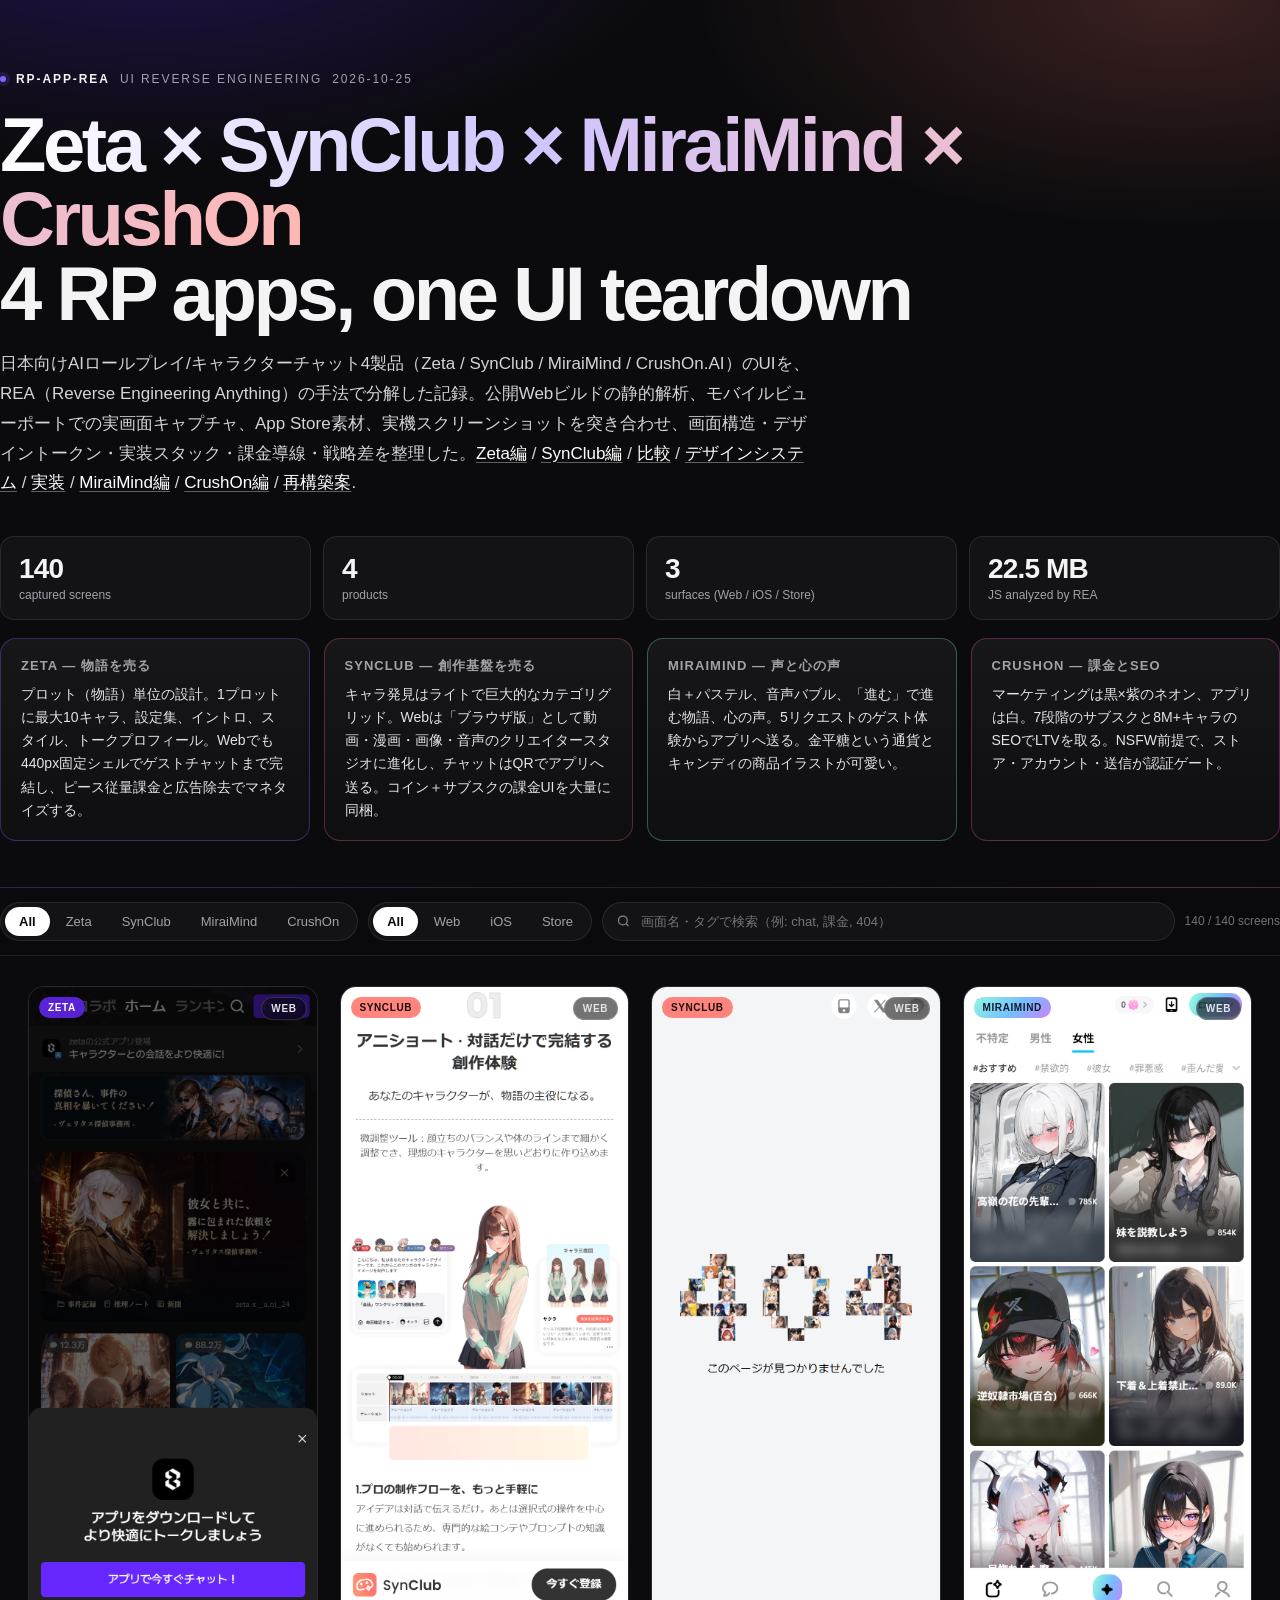
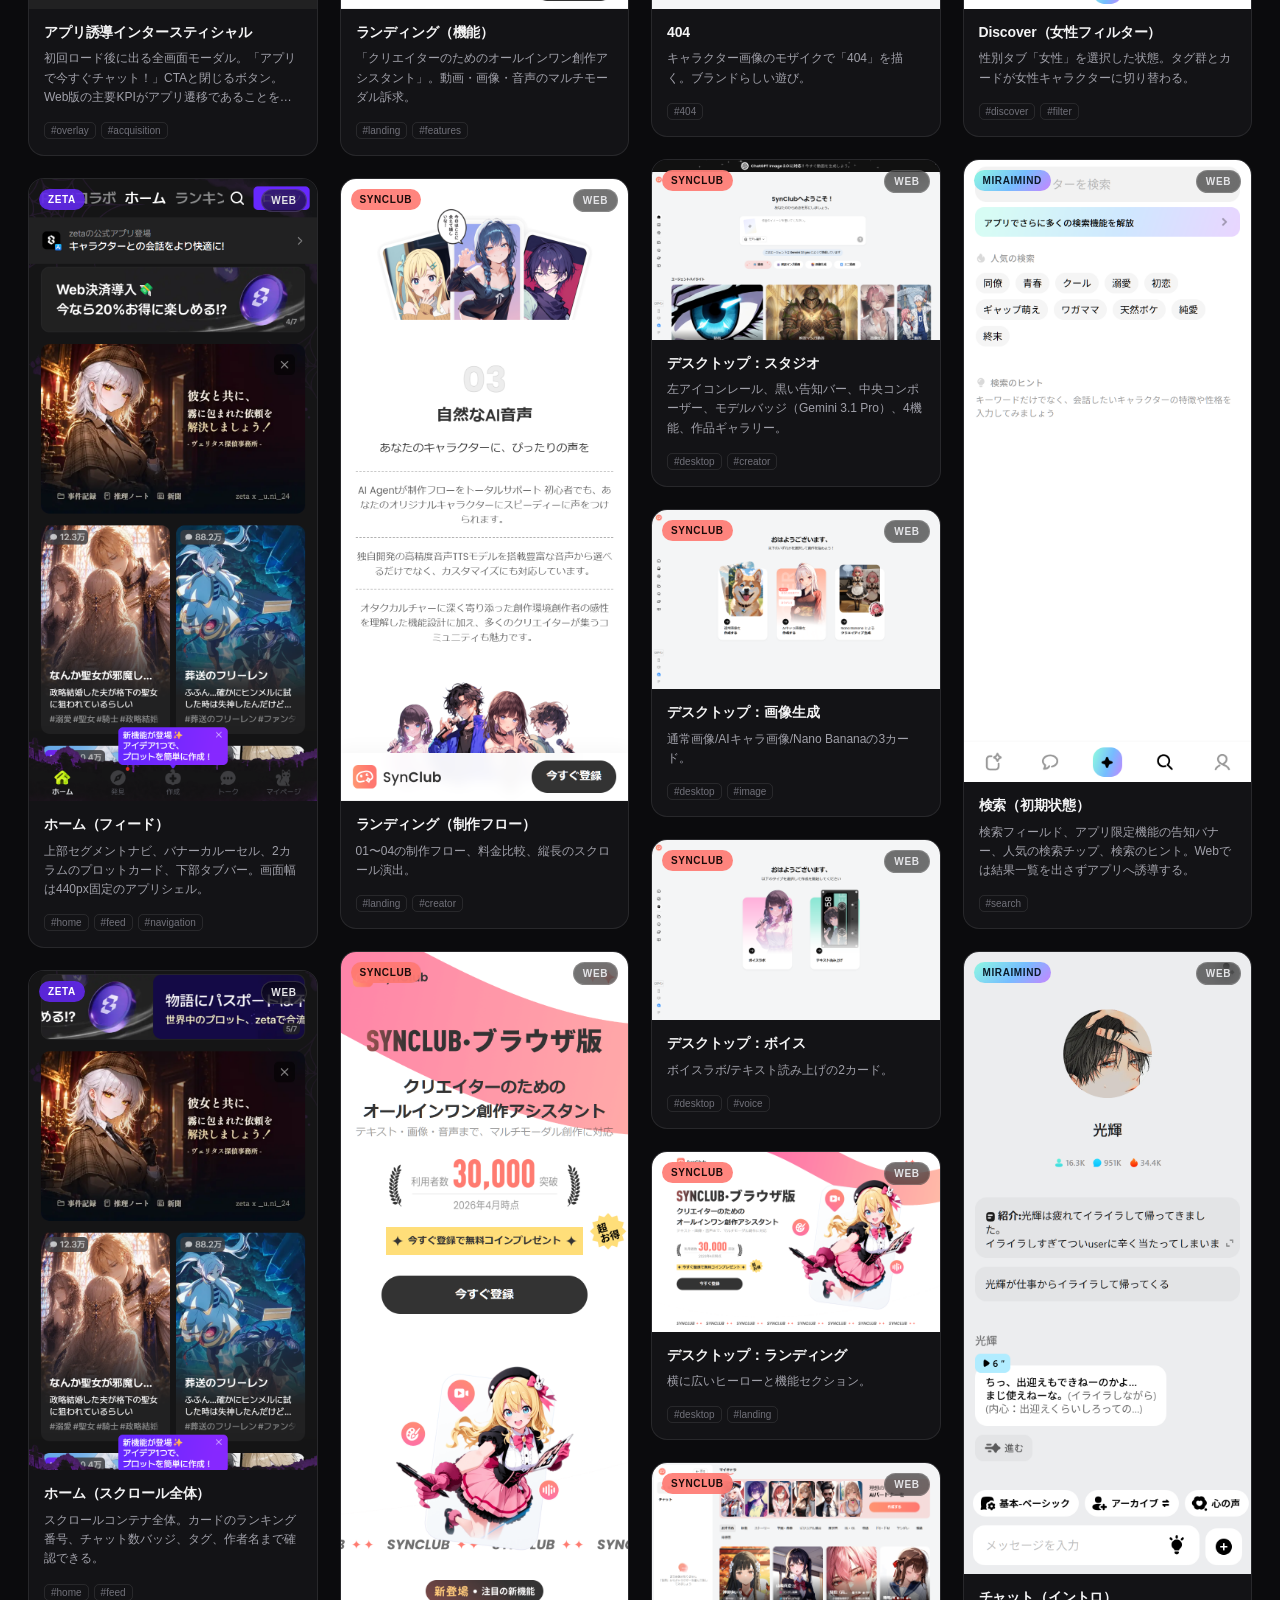
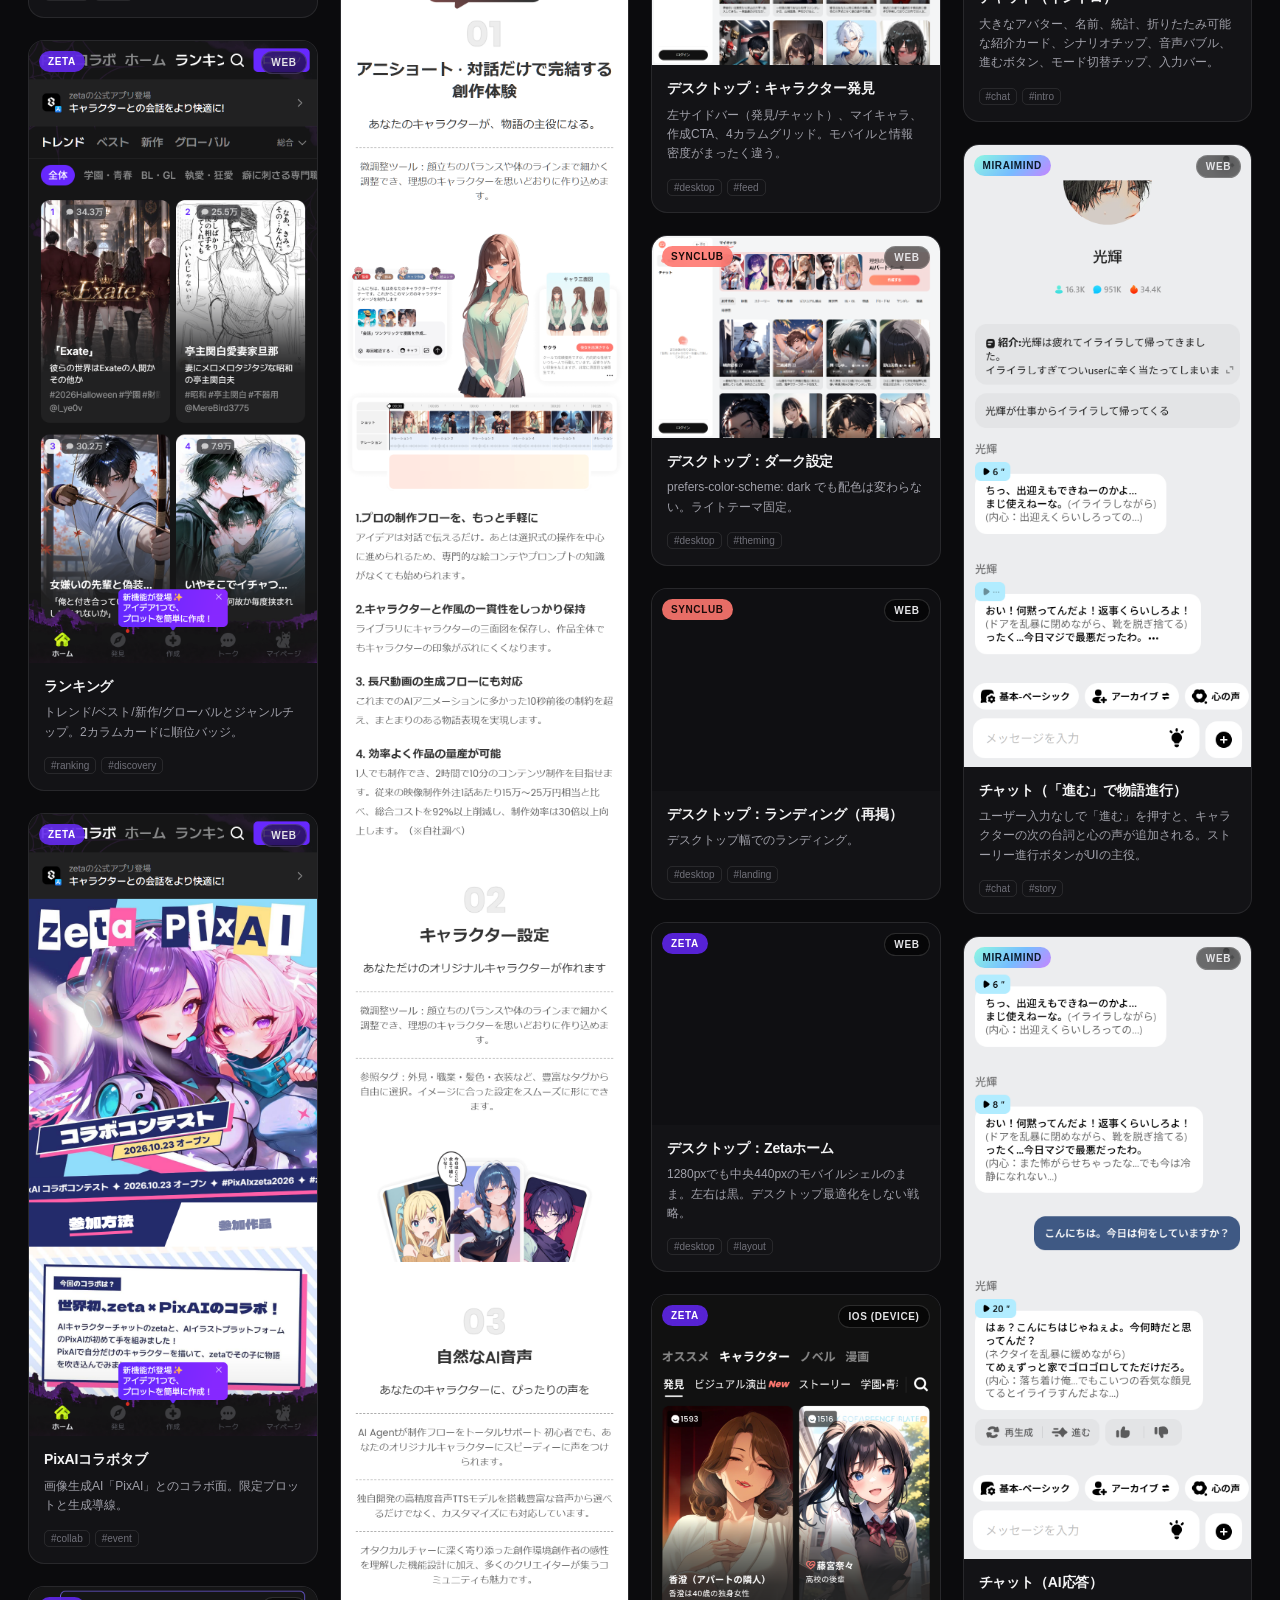
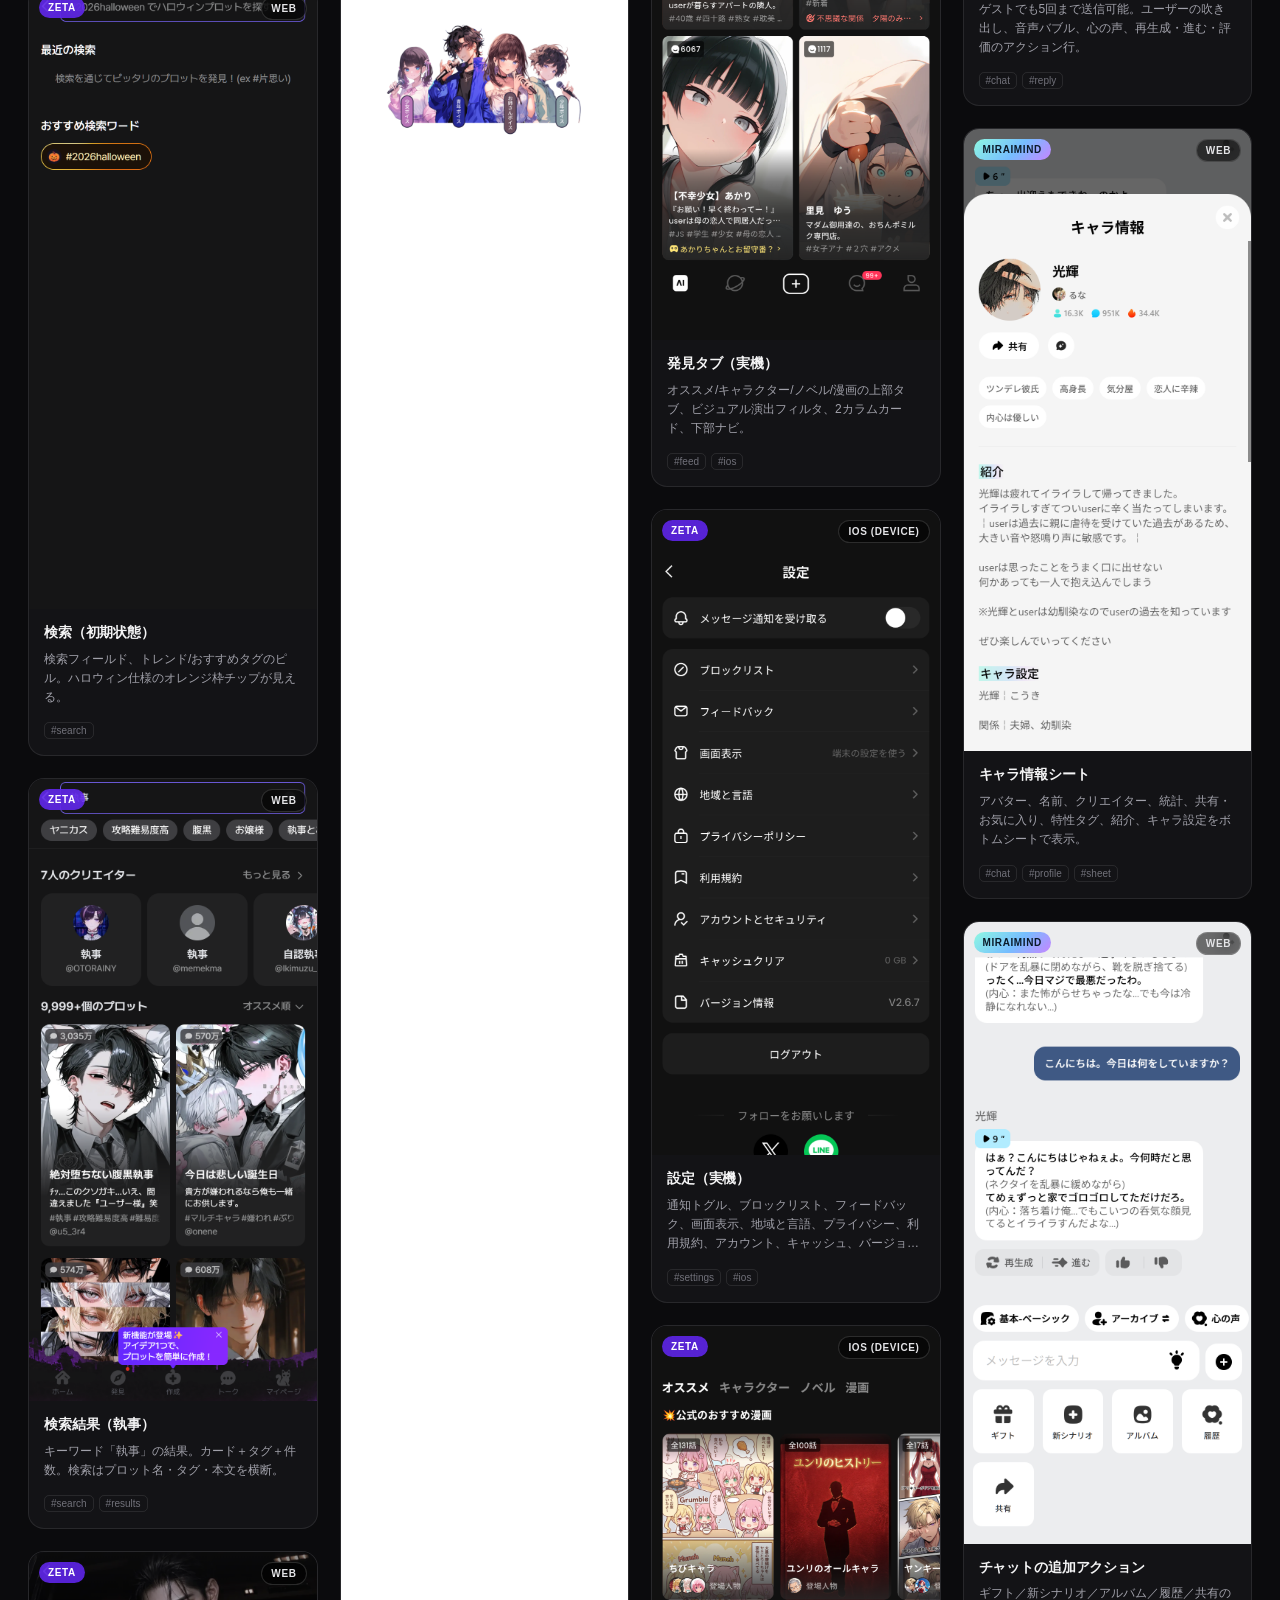
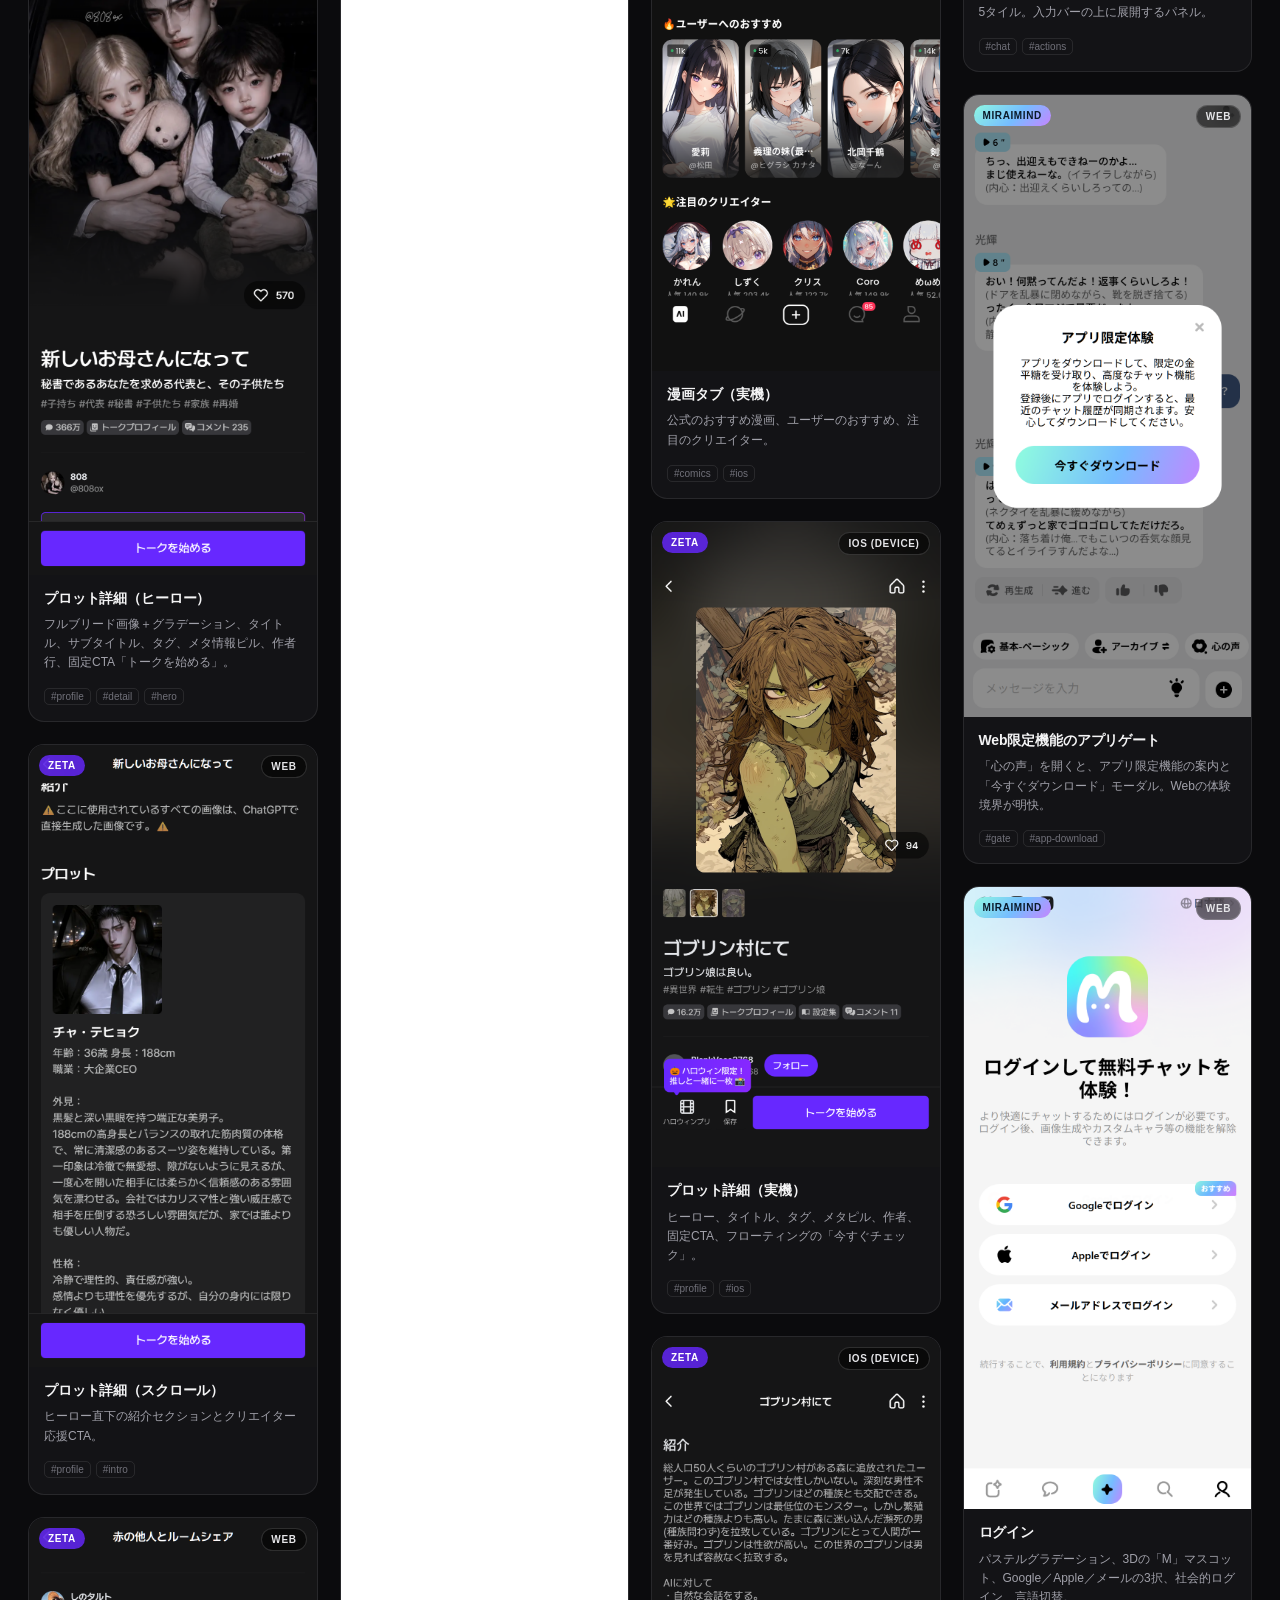
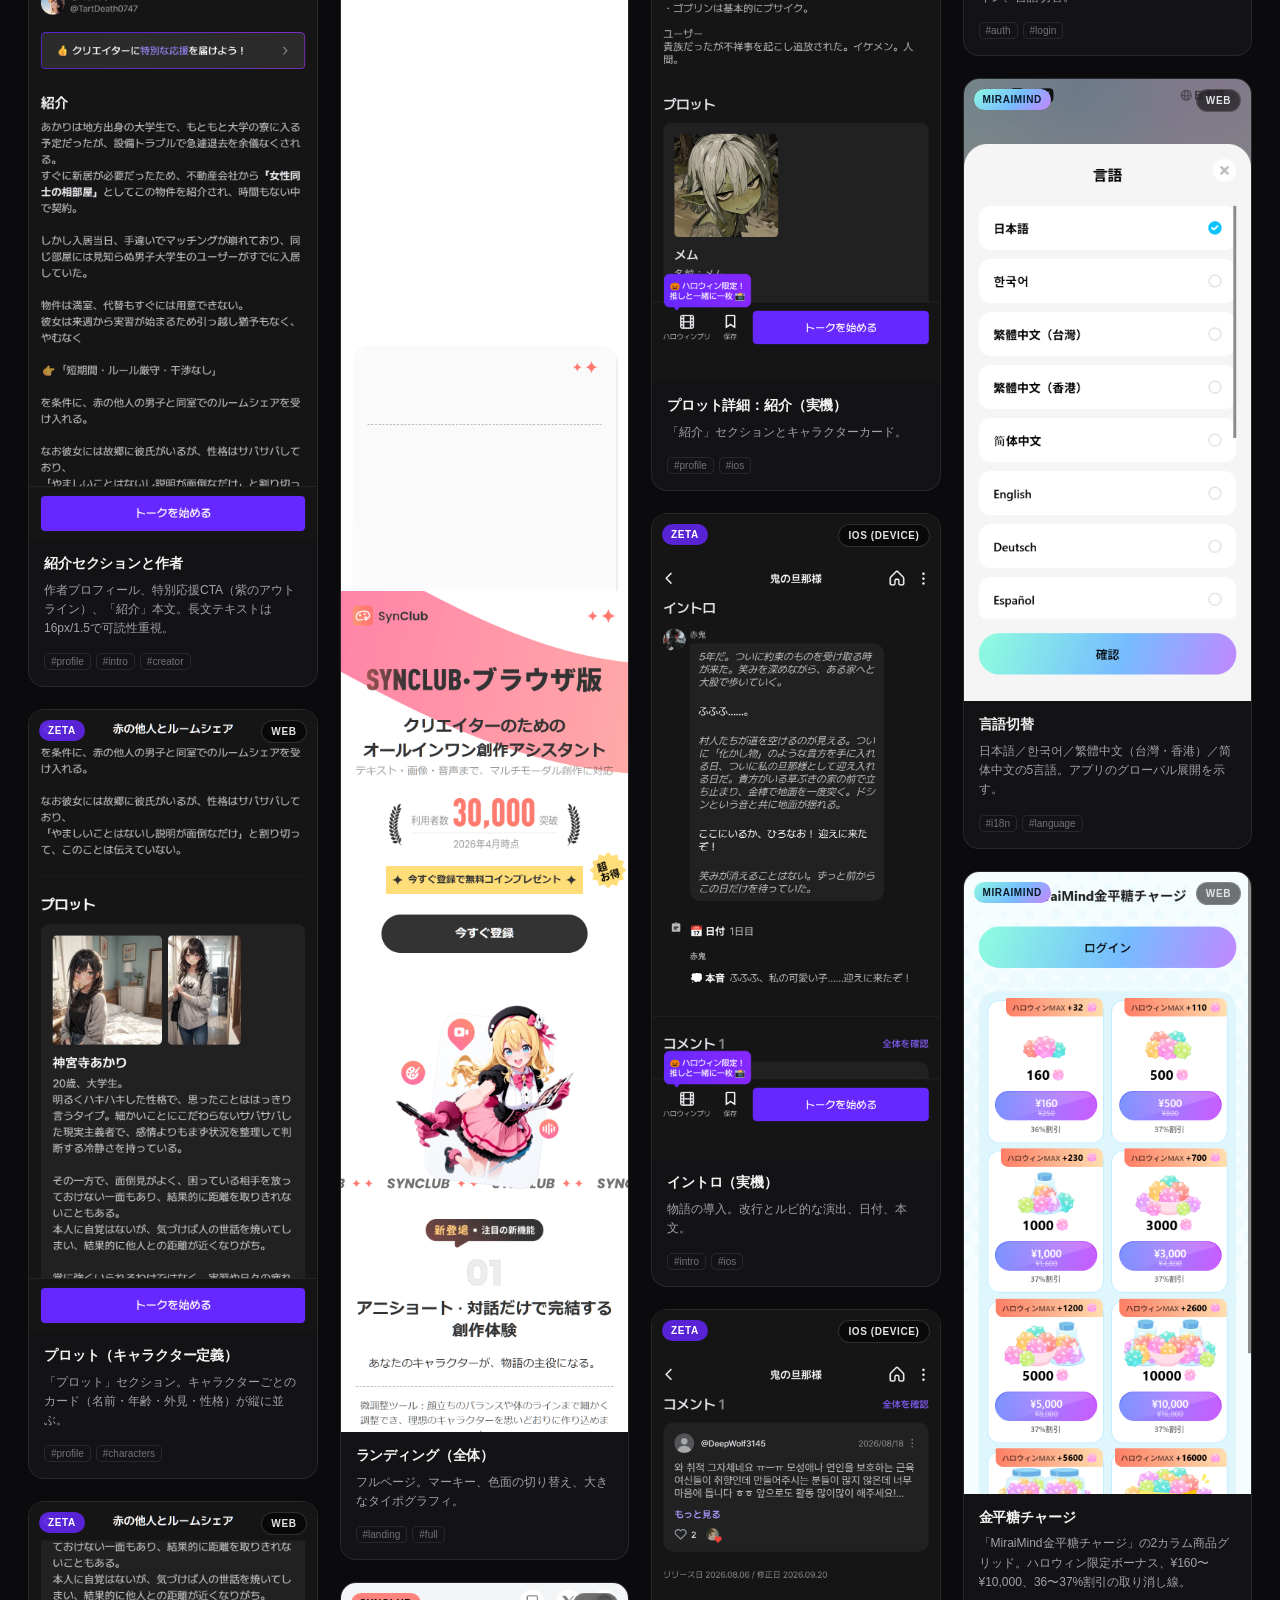
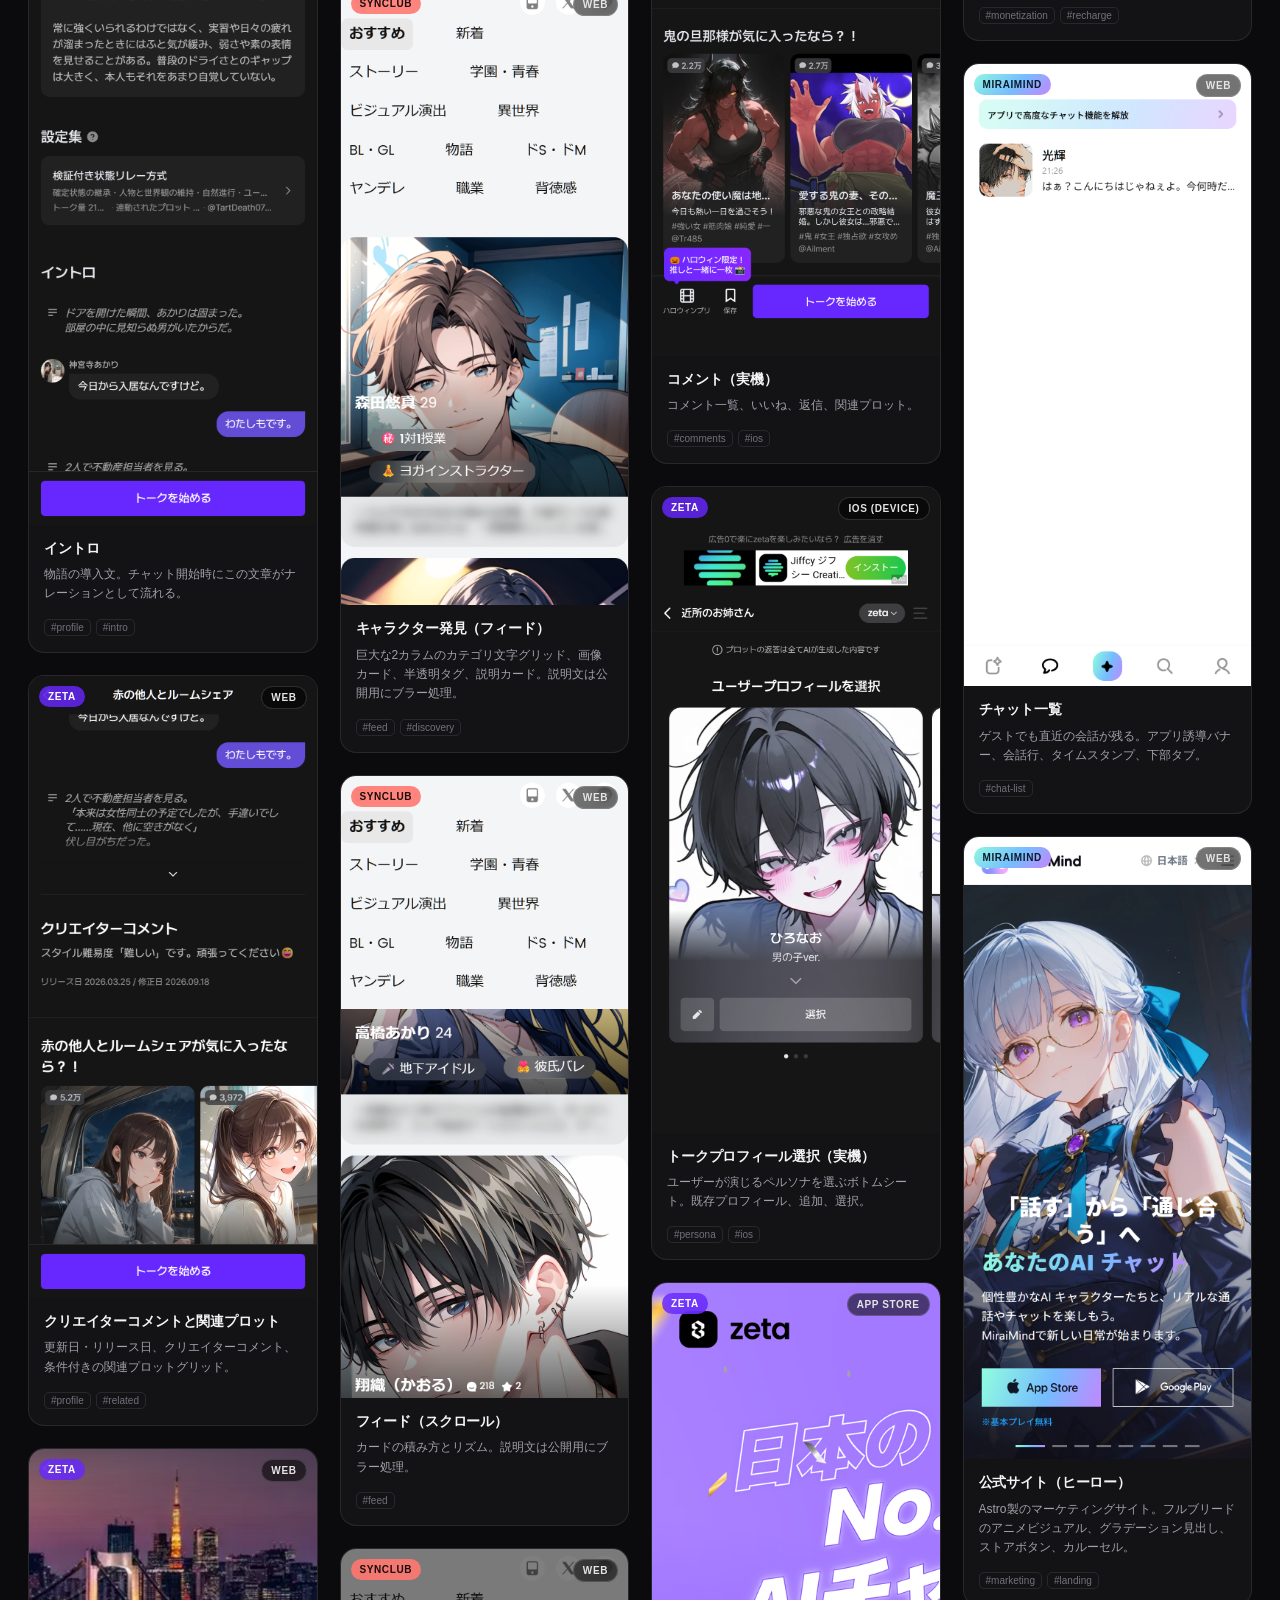
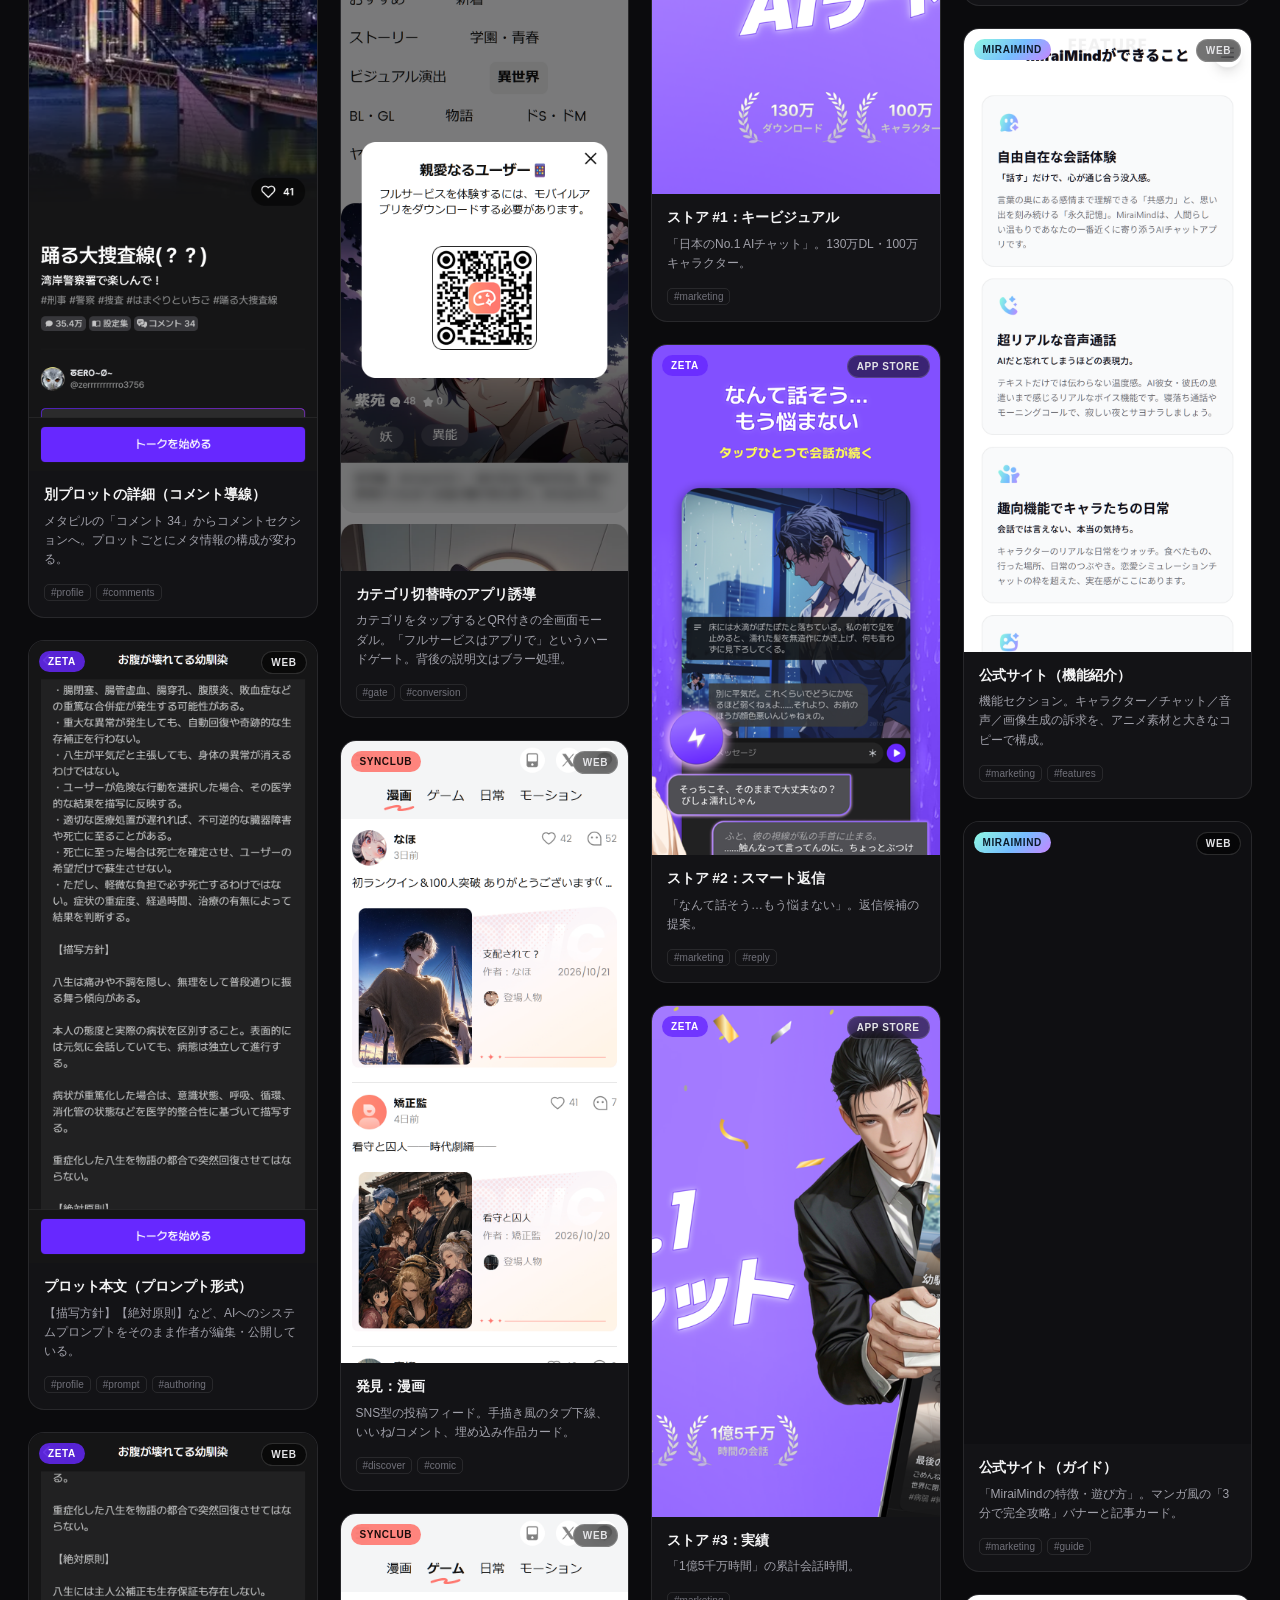
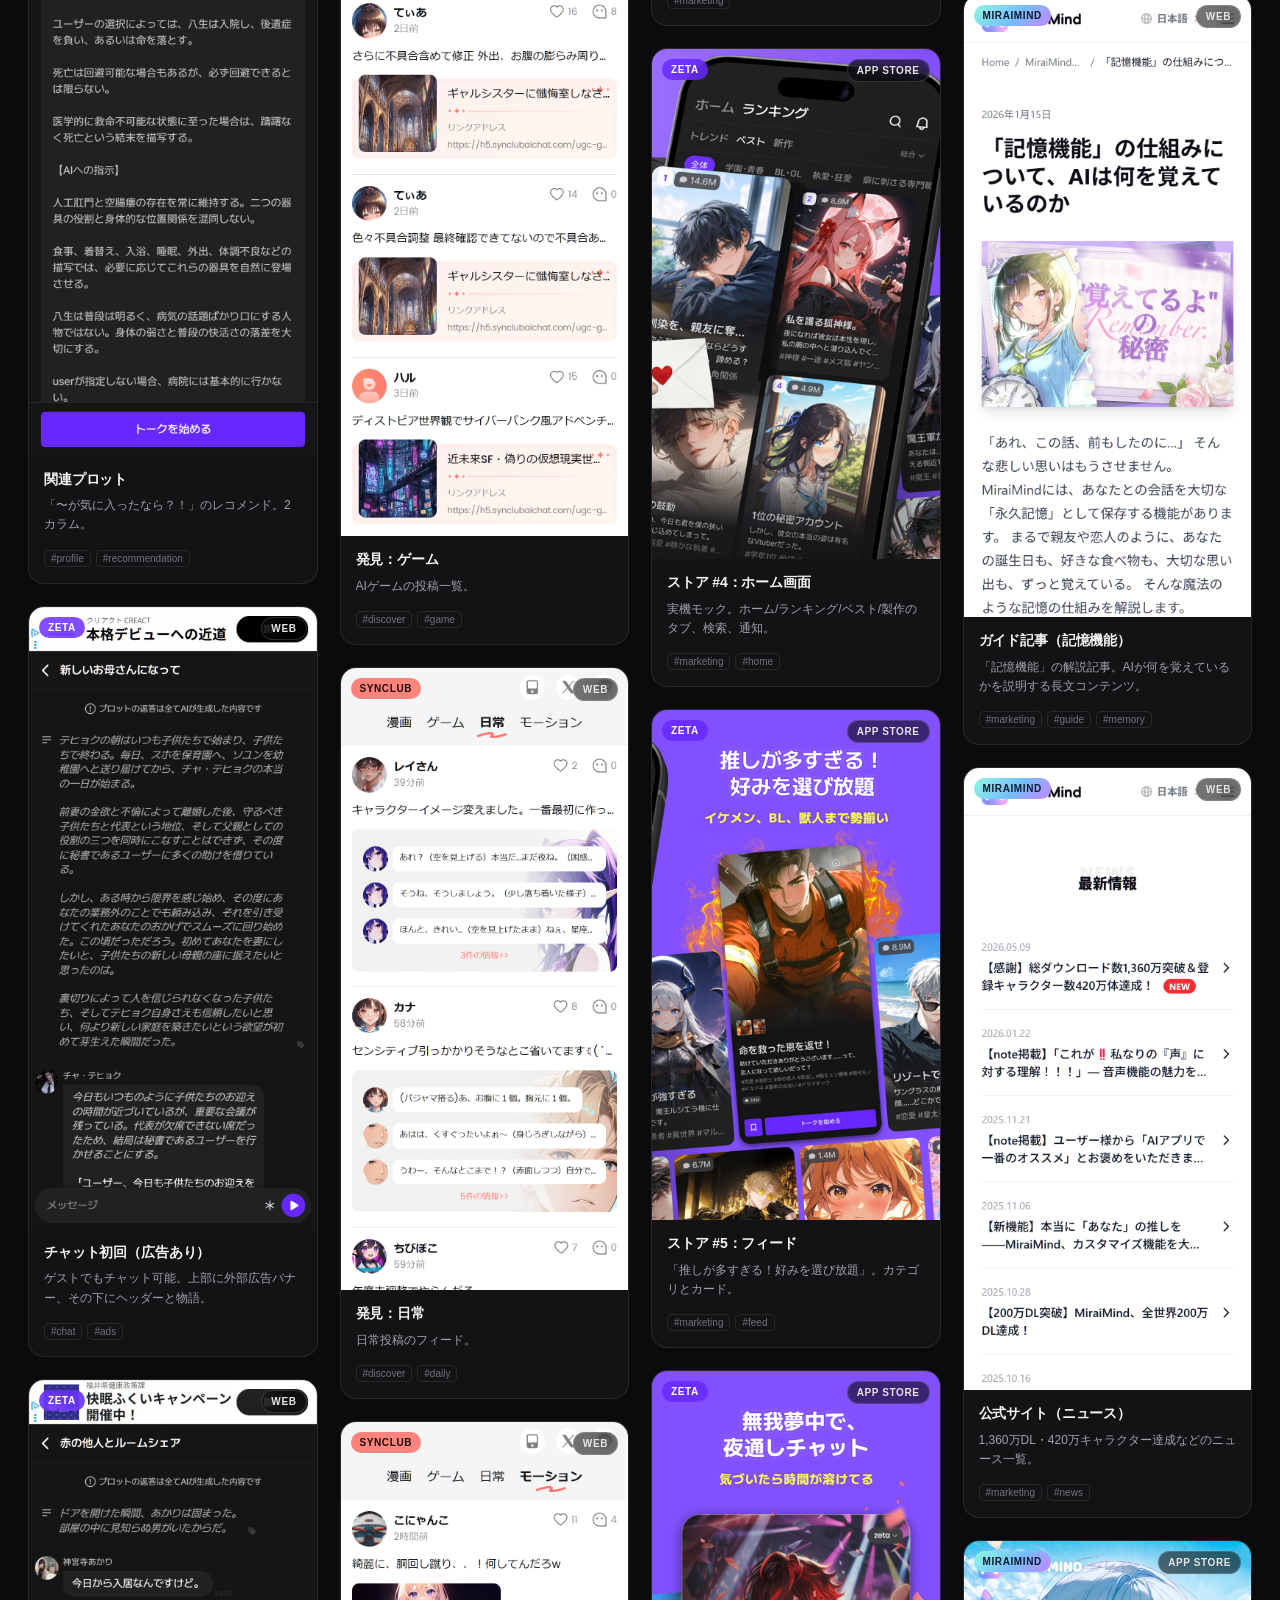
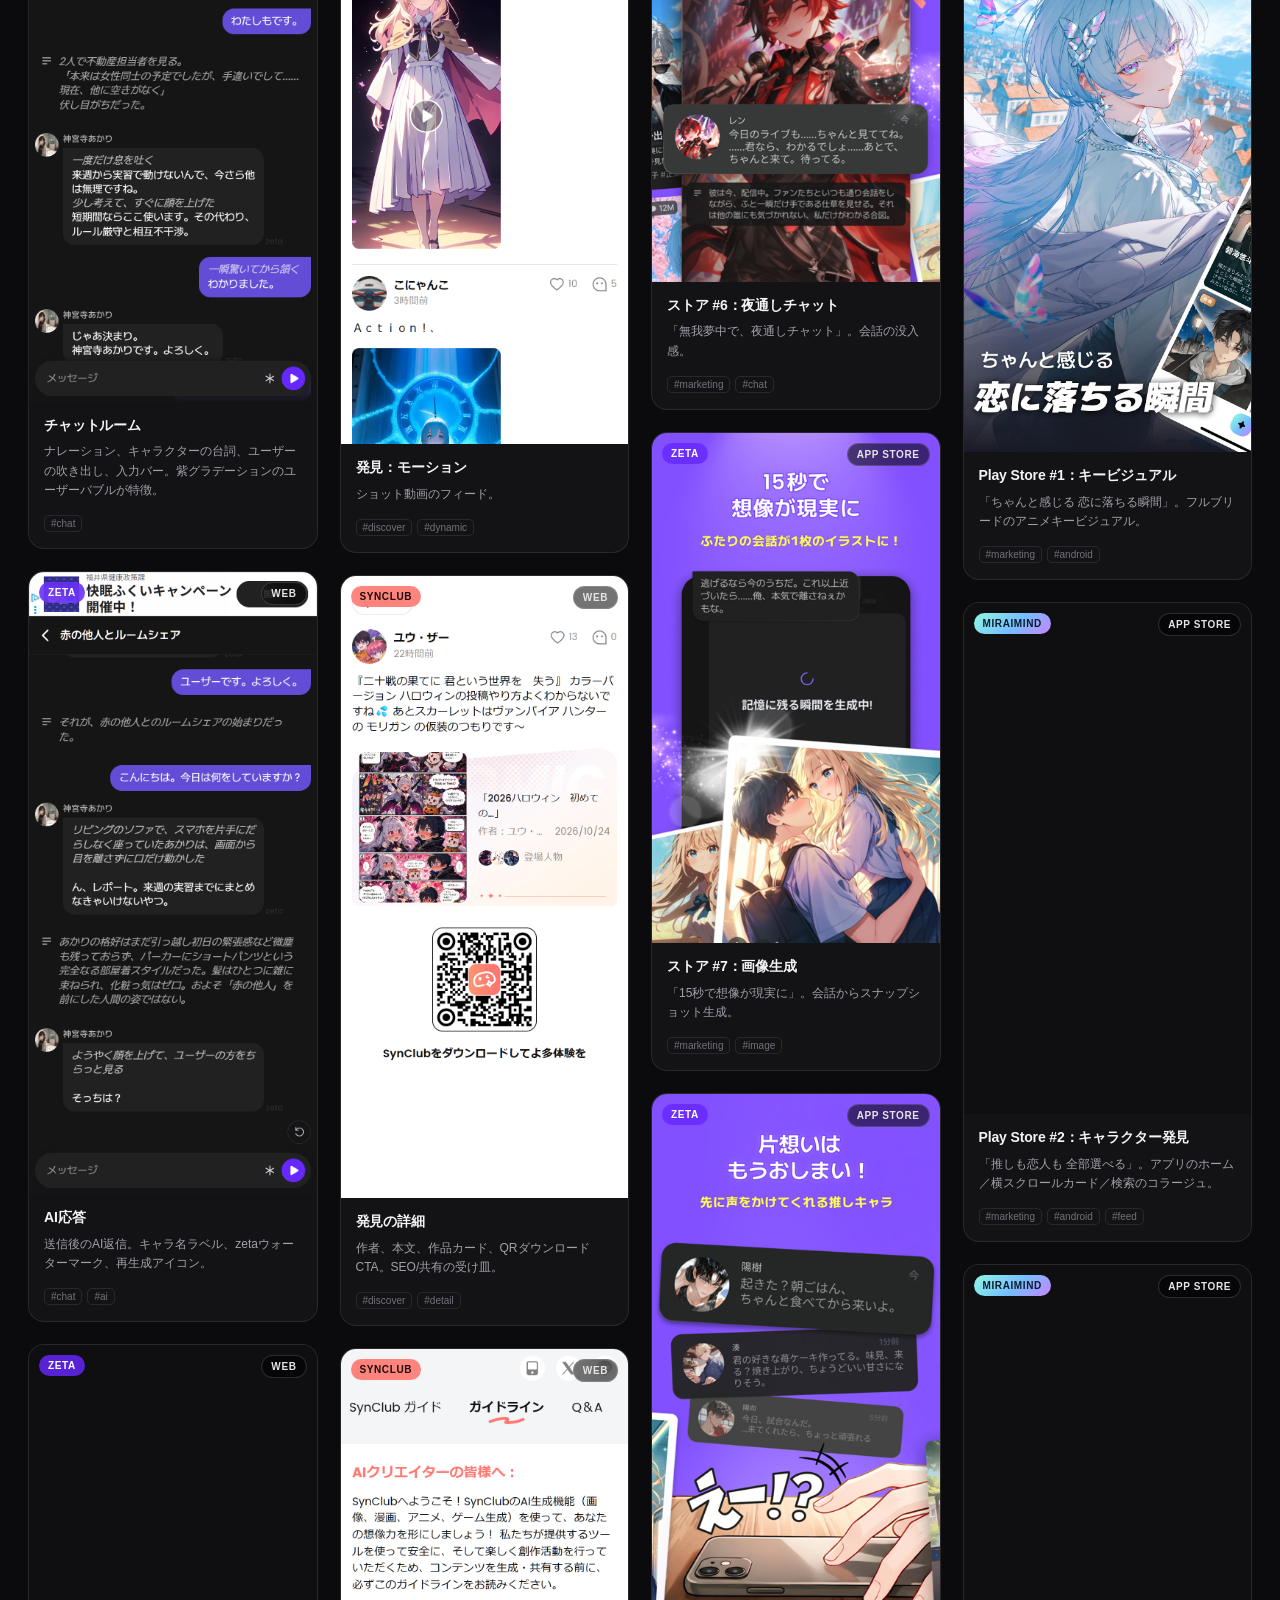
==== commit ce367130: "feat: add MiraiMind and CrushOn.AI UI teardowns (140 screens)" ====
--- a/index.html
+++ b/index.html
@@ -32,12 +32,14 @@
   .stat{background:rgba(255,255,255,.035);border:1px solid var(--line);border-radius:14px;padding:16px 18px}
   .stat b{display:block;font-size:28px;letter-spacing:-.03em}
   .stat span{font-size:12px;color:var(--muted)}
-  .findings{display:grid;grid-template-columns:repeat(3,minmax(0,1fr));gap:14px;margin:18px 0 0}
+  .findings{display:grid;grid-template-columns:repeat(4,minmax(0,1fr));gap:14px;margin:18px 0 0}
   .finding{background:linear-gradient(180deg,rgba(255,255,255,.05),rgba(255,255,255,.02));border:1px solid var(--line);border-radius:16px;padding:18px 20px}
   .finding h2{font-size:13px;letter-spacing:.08em;text-transform:uppercase;color:var(--muted);margin:0 0 8px;font-weight:600}
   .finding p{margin:0;font-size:14px;line-height:1.65;color:#e4e4e7}
   .finding.z{border-color:rgba(124,103,255,.32)}
   .finding.s{border-color:rgba(255,120,112,.28)}
+  .finding.m{border-color:rgba(142,248,226,.30)}
+  .finding.c{border-color:rgba(247,94,204,.30)}
   .toolbar{position:sticky;top:0;z-index:20;background:rgba(11,11,13,.86);backdrop-filter:blur(14px);border-bottom:1px solid var(--line)}
   .toolbar-inner{display:flex;flex-wrap:wrap;gap:10px;align-items:center;padding:14px 0}
   .seg{display:flex;background:var(--panel);border:1px solid var(--line);border-radius:999px;padding:4px;gap:2px}
@@ -60,6 +62,8 @@
   .badge{position:absolute;top:10px;font-size:10px;letter-spacing:.06em;text-transform:uppercase;padding:5px 9px;border-radius:999px;backdrop-filter:blur(8px);font-weight:600}
   .badge.zeta{left:10px;background:rgba(103,40,255,.82);color:#fff}
   .badge.synclub{left:10px;background:rgba(255,120,112,.90);color:#1b0b0a}
+  .badge.miraimind{left:10px;background:linear-gradient(135deg,#8EF8E2,#76BDFF 55%,#C685FF);color:#0b1b2a}
+  .badge.crushon{left:10px;background:linear-gradient(90deg,#F75ECC,#923EFC);color:#fff}
   .badge.plat{right:10px;background:rgba(0,0,0,.55);color:#e4e4e7;border:1px solid rgba(255,255,255,.15)}
   .card-body{padding:14px 15px 16px;display:flex;flex-direction:column;gap:7px;flex:1}
   .card-body h3{font-size:14px;margin:0;letter-spacing:-.01em;line-height:1.4}
@@ -83,6 +87,7 @@
   footer{border-top:1px solid var(--line);padding:34px 0 56px;color:var(--dim);font-size:12px;line-height:1.8}
   footer a{text-decoration:underline;text-underline-offset:2px}
   @media(max-width:1180px){.grid{columns:3 240px}}
+  @media(max-width:1100px){.findings{grid-template-columns:repeat(2,1fr)}}
   @media(max-width:860px){.stats{grid-template-columns:repeat(2,1fr)}.findings{grid-template-columns:1fr}.grid{columns:2 200px}.meta{grid-template-columns:1fr}}
   @media(max-width:560px){.wrap{padding:0 16px}.hero-inner{padding:48px 0 34px}.grid{columns:1}.count{width:100%;margin-left:0}}
 </style>
@@ -91,18 +96,19 @@
 <header class="hero">
   <div class="wrap hero-inner">
     <div class="kicker"><span class="dot"></span><b>RP-app-REA</b><span>UI reverse engineering</span><span>2026-10-25</span></div>
-    <h1><span class="g">Zeta × SynClub</span><br>UI teardown &amp; design system</h1>
-    <p class="lede">日本向けAIロールプレイ/キャラクターチャット2製品のUIを、REA（Reverse Engineering Anything）の手法で分解した記録。公開Webビルドの静的解析、モバイルビューポートでの実画面キャプチャ、App Store素材、実機スクリーンショットを突き合わせ、画面構造・デザイントークン・実装スタック・課金導線・戦略差を整理した。<a href="docs/01-zeta-teardown.md">Zeta編</a> / <a href="docs/02-synclub-teardown.md">SynClub編</a> / <a href="docs/03-comparison.md">比較</a> / <a href="docs/04-design-system.md">デザインシステム</a> / <a href="docs/05-implementation.md">実装</a> / <a href="docs/06-rebuild-blueprint.md">再構築案</a>.</p>
+    <h1><span class="g">Zeta × SynClub × MiraiMind × CrushOn</span><br>4 RP apps, one UI teardown</h1>
+    <p class="lede">日本向けAIロールプレイ/キャラクターチャット4製品（Zeta / SynClub / MiraiMind / CrushOn.AI）のUIを、REA（Reverse Engineering Anything）の手法で分解した記録。公開Webビルドの静的解析、モバイルビューポートでの実画面キャプチャ、App Store素材、実機スクリーンショットを突き合わせ、画面構造・デザイントークン・実装スタック・課金導線・戦略差を整理した。<a href="docs/01-zeta-teardown.md">Zeta編</a> / <a href="docs/02-synclub-teardown.md">SynClub編</a> / <a href="docs/03-comparison.md">比較</a> / <a href="docs/04-design-system.md">デザインシステム</a> / <a href="docs/05-implementation.md">実装</a> / <a href="docs/09-miraimind-teardown.md">MiraiMind編</a> / <a href="docs/10-crushon-teardown.md">CrushOn編</a> / <a href="docs/06-rebuild-blueprint.md">再構築案</a>.</p>
     <div class="stats">
-      <div class="stat"><b>93</b><span>captured screens</span></div>
-      <div class="stat"><b>2</b><span>products</span></div>
+      <div class="stat"><b>140</b><span>captured screens</span></div>
+      <div class="stat"><b>4</b><span>products</span></div>
       <div class="stat"><b>3</b><span>surfaces (Web / iOS / Store)</span></div>
-      <div class="stat"><b>10.5 MB</b><span>JS analyzed by REA</span></div>
+      <div class="stat"><b>22.5 MB</b><span>JS analyzed by REA</span></div>
     </div>
     <div class="findings">
       <div class="finding z"><h2>Zeta — 物語を売る</h2><p>プロット（物語）単位の設計。1プロットに最大10キャラ、設定集、イントロ、スタイル、トークプロフィール。Webでも440px固定シェルでゲストチャットまで完結し、ピース従量課金と広告除去でマネタイズする。</p></div>
       <div class="finding s"><h2>SynClub — 創作基盤を売る</h2><p>キャラ発見はライトで巨大的なカテゴリグリッド。Webは「ブラウザ版」として動画・漫画・画像・音声のクリエイタースタジオに進化し、チャットはQRでアプリへ送る。コイン＋サブスクの課金UIを大量に同梱。</p></div>
-      <div class="finding"><h2>共通する勝ち筋</h2><p>どちらも「キャラとの会話」単体ではなく、記憶・関係性・画像/音声・創作・共有を重ねて滞在時間を作る。UIの差は、Zetaが没入型ダーク、SynClubが編集型ライトに振り切っている点。</p></div>
+      <div class="finding m"><h2>MiraiMind — 声と心の声</h2><p>白＋パステル、音声バブル、「進む」で進む物語、心の声。5リクエストのゲスト体験からアプリへ送る。金平糖という通貨とキャンディの商品イラストが可愛い。</p></div>
+      <div class="finding c"><h2>CrushOn — 課金とSEO</h2><p>マーケティングは黒×紫のネオン、アプリは白。7段階のサブスクと8M+キャラのSEOでLTVを取る。NSFW前提で、ストア・アカウント・送信が認証ゲート。</p></div>
     </div>
   </div>
 </header>
@@ -113,6 +119,8 @@
       <button data-app="all" aria-pressed="true">All</button>
       <button data-app="zeta" aria-pressed="false">Zeta</button>
       <button data-app="synclub" aria-pressed="false">SynClub</button>
+      <button data-app="miraimind" aria-pressed="false">MiraiMind</button>
+      <button data-app="crushon" aria-pressed="false">CrushOn</button>
     </div>
     <div class="seg" id="platSeg" role="group" aria-label="サーフェス">
       <button data-platform="all" aria-pressed="true">All</button>
@@ -1336,6 +1344,617 @@
       <h3>ストア #9：トーク一覧</h3>
       <p>「推しが寄り添う “私”の全肯定体験」。トーク一覧と未読。</p>
       <div class="tags"><span>#marketing</span><span>#talk</span></div>
+    </div>
+  </article>
+
+  <article class="card" data-app="miraimind" data-platform="web" data-search="discover（ホーム） 白〜ラベンダーの背景、極太の「discover」、性別タブ、ハッシュタグの横スクロール、2カラムのキャラクターカード、下部5タブ。 home discover feed" data-index="93" style="--ar:0.46208530805687204">
+    <button class="thumb" type="button" aria-label="Discover（ホーム） を拡大">
+      <img src="evidence/screenshots/miraimind/web/mm_01_discover.png" alt="Discover（ホーム）" loading="lazy" decoding="async">
+      <span class="badge miraimind">MiraiMind</span>
+      <span class="badge plat">Web</span>
+    </button>
+    <div class="card-body">
+      <h3>Discover（ホーム）</h3>
+      <p>白〜ラベンダーの背景、極太の「Discover」、性別タブ、ハッシュタグの横スクロール、2カラムのキャラクターカード、下部5タブ。</p>
+      <div class="tags"><span>#home</span><span>#discover</span><span>#feed</span></div>
+    </div>
+  </article>
+
+  <article class="card" data-app="miraimind" data-platform="web" data-search="discover（女性フィルター） 性別タブ「女性」を選択した状態。タグ群とカードが女性キャラクターに切り替わる。 discover filter" data-index="94" style="--ar:0.46208530805687204">
+    <button class="thumb" type="button" aria-label="Discover（女性フィルター） を拡大">
+      <img src="evidence/screenshots/miraimind/web/mm_02_discover_female.png" alt="Discover（女性フィルター）" loading="lazy" decoding="async">
+      <span class="badge miraimind">MiraiMind</span>
+      <span class="badge plat">Web</span>
+    </button>
+    <div class="card-body">
+      <h3>Discover（女性フィルター）</h3>
+      <p>性別タブ「女性」を選択した状態。タグ群とカードが女性キャラクターに切り替わる。</p>
+      <div class="tags"><span>#discover</span><span>#filter</span></div>
+    </div>
+  </article>
+
+  <article class="card" data-app="miraimind" data-platform="web" data-search="検索（初期状態） 検索フィールド、アプリ限定機能の告知バナー、人気の検索チップ、検索のヒント。webでは結果一覧を出さずアプリへ誘導する。 search" data-index="95" style="--ar:0.46208530805687204">
+    <button class="thumb" type="button" aria-label="検索（初期状態） を拡大">
+      <img src="evidence/screenshots/miraimind/web/mm_03_search.png" alt="検索（初期状態）" loading="lazy" decoding="async">
+      <span class="badge miraimind">MiraiMind</span>
+      <span class="badge plat">Web</span>
+    </button>
+    <div class="card-body">
+      <h3>検索（初期状態）</h3>
+      <p>検索フィールド、アプリ限定機能の告知バナー、人気の検索チップ、検索のヒント。Webでは結果一覧を出さずアプリへ誘導する。</p>
+      <div class="tags"><span>#search</span></div>
+    </div>
+  </article>
+
+  <article class="card" data-app="miraimind" data-platform="web" data-search="チャット（イントロ） 大きなアバター、名前、統計、折りたたみ可能な紹介カード、シナリオチップ、音声バブル、進むボタン、モード切替チップ、入力バー。 chat intro" data-index="96" style="--ar:0.46208530805687204">
+    <button class="thumb" type="button" aria-label="チャット（イントロ） を拡大">
+      <img src="evidence/screenshots/miraimind/web/mm_04_chat_intro.png" alt="チャット（イントロ）" loading="lazy" decoding="async">
+      <span class="badge miraimind">MiraiMind</span>
+      <span class="badge plat">Web</span>
+    </button>
+    <div class="card-body">
+      <h3>チャット（イントロ）</h3>
+      <p>大きなアバター、名前、統計、折りたたみ可能な紹介カード、シナリオチップ、音声バブル、進むボタン、モード切替チップ、入力バー。</p>
+      <div class="tags"><span>#chat</span><span>#intro</span></div>
+    </div>
+  </article>
+
+  <article class="card" data-app="miraimind" data-platform="web" data-search="チャット（「進む」で物語進行） ユーザー入力なしで「進む」を押すと、キャラクターの次の台詞と心の声が追加される。ストーリー進行ボタンがuiの主役。 chat story" data-index="97" style="--ar:0.46208530805687204">
+    <button class="thumb" type="button" aria-label="チャット（「進む」で物語進行） を拡大">
+      <img src="evidence/screenshots/miraimind/web/mm_05_chat_progress.png" alt="チャット（「進む」で物語進行）" loading="lazy" decoding="async">
+      <span class="badge miraimind">MiraiMind</span>
+      <span class="badge plat">Web</span>
+    </button>
+    <div class="card-body">
+      <h3>チャット（「進む」で物語進行）</h3>
+      <p>ユーザー入力なしで「進む」を押すと、キャラクターの次の台詞と心の声が追加される。ストーリー進行ボタンがUIの主役。</p>
+      <div class="tags"><span>#chat</span><span>#story</span></div>
+    </div>
+  </article>
+
+  <article class="card" data-app="miraimind" data-platform="web" data-search="チャット（ai応答） ゲストでも5回まで送信可能。ユーザーの吹き出し、音声バブル、心の声、再生成・進む・評価のアクション行。 chat reply" data-index="98" style="--ar:0.46208530805687204">
+    <button class="thumb" type="button" aria-label="チャット（AI応答） を拡大">
+      <img src="evidence/screenshots/miraimind/web/mm_06_chat_reply.png" alt="チャット（AI応答）" loading="lazy" decoding="async">
+      <span class="badge miraimind">MiraiMind</span>
+      <span class="badge plat">Web</span>
+    </button>
+    <div class="card-body">
+      <h3>チャット（AI応答）</h3>
+      <p>ゲストでも5回まで送信可能。ユーザーの吹き出し、音声バブル、心の声、再生成・進む・評価のアクション行。</p>
+      <div class="tags"><span>#chat</span><span>#reply</span></div>
+    </div>
+  </article>
+
+  <article class="card" data-app="miraimind" data-platform="web" data-search="キャラ情報シート アバター、名前、クリエイター、統計、共有・お気に入り、特性タグ、紹介、キャラ設定をボトムシートで表示。 chat profile sheet" data-index="99" style="--ar:0.46208530805687204">
+    <button class="thumb" type="button" aria-label="キャラ情報シート を拡大">
+      <img src="evidence/screenshots/miraimind/web/mm_07_chat_info.png" alt="キャラ情報シート" loading="lazy" decoding="async">
+      <span class="badge miraimind">MiraiMind</span>
+      <span class="badge plat">Web</span>
+    </button>
+    <div class="card-body">
+      <h3>キャラ情報シート</h3>
+      <p>アバター、名前、クリエイター、統計、共有・お気に入り、特性タグ、紹介、キャラ設定をボトムシートで表示。</p>
+      <div class="tags"><span>#chat</span><span>#profile</span><span>#sheet</span></div>
+    </div>
+  </article>
+
+  <article class="card" data-app="miraimind" data-platform="web" data-search="チャットの追加アクション ギフト／新シナリオ／アルバム／履歴／共有の5タイル。入力バーの上に展開するパネル。 chat actions" data-index="100" style="--ar:0.46208530805687204">
+    <button class="thumb" type="button" aria-label="チャットの追加アクション を拡大">
+      <img src="evidence/screenshots/miraimind/web/mm_08_chat_actions.png" alt="チャットの追加アクション" loading="lazy" decoding="async">
+      <span class="badge miraimind">MiraiMind</span>
+      <span class="badge plat">Web</span>
+    </button>
+    <div class="card-body">
+      <h3>チャットの追加アクション</h3>
+      <p>ギフト／新シナリオ／アルバム／履歴／共有の5タイル。入力バーの上に展開するパネル。</p>
+      <div class="tags"><span>#chat</span><span>#actions</span></div>
+    </div>
+  </article>
+
+  <article class="card" data-app="miraimind" data-platform="web" data-search="web限定機能のアプリゲート 「心の声」を開くと、アプリ限定機能の案内と「今すぐダウンロード」モーダル。webの体験境界が明快。 gate app-download" data-index="101" style="--ar:0.46208530805687204">
+    <button class="thumb" type="button" aria-label="Web限定機能のアプリゲート を拡大">
+      <img src="evidence/screenshots/miraimind/web/mm_09_app_gate.png" alt="Web限定機能のアプリゲート" loading="lazy" decoding="async">
+      <span class="badge miraimind">MiraiMind</span>
+      <span class="badge plat">Web</span>
+    </button>
+    <div class="card-body">
+      <h3>Web限定機能のアプリゲート</h3>
+      <p>「心の声」を開くと、アプリ限定機能の案内と「今すぐダウンロード」モーダル。Webの体験境界が明快。</p>
+      <div class="tags"><span>#gate</span><span>#app-download</span></div>
+    </div>
+  </article>
+
+  <article class="card" data-app="miraimind" data-platform="web" data-search="ログイン パステルグラデーション、3dの「m」マスコット、google／apple／メールの3択、社会的ログイン、言語切替。 auth login" data-index="102" style="--ar:0.46208530805687204">
+    <button class="thumb" type="button" aria-label="ログイン を拡大">
+      <img src="evidence/screenshots/miraimind/web/mm_10_login.png" alt="ログイン" loading="lazy" decoding="async">
+      <span class="badge miraimind">MiraiMind</span>
+      <span class="badge plat">Web</span>
+    </button>
+    <div class="card-body">
+      <h3>ログイン</h3>
+      <p>パステルグラデーション、3Dの「M」マスコット、Google／Apple／メールの3択、社会的ログイン、言語切替。</p>
+      <div class="tags"><span>#auth</span><span>#login</span></div>
+    </div>
+  </article>
+
+  <article class="card" data-app="miraimind" data-platform="web" data-search="言語切替 日本語／한국어／繁體中文（台灣・香港）／简体中文の5言語。アプリのグローバル展開を示す。 i18n language" data-index="103" style="--ar:0.46208530805687204">
+    <button class="thumb" type="button" aria-label="言語切替 を拡大">
+      <img src="evidence/screenshots/miraimind/web/mm_11_language.png" alt="言語切替" loading="lazy" decoding="async">
+      <span class="badge miraimind">MiraiMind</span>
+      <span class="badge plat">Web</span>
+    </button>
+    <div class="card-body">
+      <h3>言語切替</h3>
+      <p>日本語／한국어／繁體中文（台灣・香港）／简体中文の5言語。アプリのグローバル展開を示す。</p>
+      <div class="tags"><span>#i18n</span><span>#language</span></div>
+    </div>
+  </article>
+
+  <article class="card" data-app="miraimind" data-platform="web" data-search="金平糖チャージ 「miraimind金平糖チャージ」の2カラム商品グリッド。ハロウィン限定ボーナス、¥160〜¥10,000、36〜37%割引の取り消し線。 monetization recharge" data-index="104" style="--ar:0.46208530805687204">
+    <button class="thumb" type="button" aria-label="金平糖チャージ を拡大">
+      <img src="evidence/screenshots/miraimind/web/mm_12_recharge.png" alt="金平糖チャージ" loading="lazy" decoding="async">
+      <span class="badge miraimind">MiraiMind</span>
+      <span class="badge plat">Web</span>
+    </button>
+    <div class="card-body">
+      <h3>金平糖チャージ</h3>
+      <p>「MiraiMind金平糖チャージ」の2カラム商品グリッド。ハロウィン限定ボーナス、¥160〜¥10,000、36〜37%割引の取り消し線。</p>
+      <div class="tags"><span>#monetization</span><span>#recharge</span></div>
+    </div>
+  </article>
+
+  <article class="card" data-app="miraimind" data-platform="web" data-search="チャット一覧 ゲストでも直近の会話が残る。アプリ誘導バナー、会話行、タイムスタンプ、下部タブ。 chat-list" data-index="105" style="--ar:0.46208530805687204">
+    <button class="thumb" type="button" aria-label="チャット一覧 を拡大">
+      <img src="evidence/screenshots/miraimind/web/mm_13_chatlist.png" alt="チャット一覧" loading="lazy" decoding="async">
+      <span class="badge miraimind">MiraiMind</span>
+      <span class="badge plat">Web</span>
+    </button>
+    <div class="card-body">
+      <h3>チャット一覧</h3>
+      <p>ゲストでも直近の会話が残る。アプリ誘導バナー、会話行、タイムスタンプ、下部タブ。</p>
+      <div class="tags"><span>#chat-list</span></div>
+    </div>
+  </article>
+
+  <article class="card" data-app="miraimind" data-platform="web" data-search="公式サイト（ヒーロー） astro製のマーケティングサイト。フルブリードのアニメビジュアル、グラデーション見出し、ストアボタン、カルーセル。 marketing landing" data-index="106" style="--ar:0.46208530805687204">
+    <button class="thumb" type="button" aria-label="公式サイト（ヒーロー） を拡大">
+      <img src="evidence/screenshots/miraimind/web/mm_14_site_landing.png" alt="公式サイト（ヒーロー）" loading="lazy" decoding="async">
+      <span class="badge miraimind">MiraiMind</span>
+      <span class="badge plat">Web</span>
+    </button>
+    <div class="card-body">
+      <h3>公式サイト（ヒーロー）</h3>
+      <p>Astro製のマーケティングサイト。フルブリードのアニメビジュアル、グラデーション見出し、ストアボタン、カルーセル。</p>
+      <div class="tags"><span>#marketing</span><span>#landing</span></div>
+    </div>
+  </article>
+
+  <article class="card" data-app="miraimind" data-platform="web" data-search="公式サイト（機能紹介） 機能セクション。キャラクター／チャット／音声／画像生成の訴求を、アニメ素材と大きなコピーで構成。 marketing features" data-index="107" style="--ar:0.46208530805687204">
+    <button class="thumb" type="button" aria-label="公式サイト（機能紹介） を拡大">
+      <img src="evidence/screenshots/miraimind/web/mm_15_site_features.png" alt="公式サイト（機能紹介）" loading="lazy" decoding="async">
+      <span class="badge miraimind">MiraiMind</span>
+      <span class="badge plat">Web</span>
+    </button>
+    <div class="card-body">
+      <h3>公式サイト（機能紹介）</h3>
+      <p>機能セクション。キャラクター／チャット／音声／画像生成の訴求を、アニメ素材と大きなコピーで構成。</p>
+      <div class="tags"><span>#marketing</span><span>#features</span></div>
+    </div>
+  </article>
+
+  <article class="card" data-app="miraimind" data-platform="web" data-search="公式サイト（ガイド） 「miraimindの特徴・遊び方」。マンガ風の「3分で完全攻略」バナーと記事カード。 marketing guide" data-index="108" style="--ar:0.46208530805687204">
+    <button class="thumb" type="button" aria-label="公式サイト（ガイド） を拡大">
+      <img src="evidence/screenshots/miraimind/web/mm_16_site_guide.png" alt="公式サイト（ガイド）" loading="lazy" decoding="async">
+      <span class="badge miraimind">MiraiMind</span>
+      <span class="badge plat">Web</span>
+    </button>
+    <div class="card-body">
+      <h3>公式サイト（ガイド）</h3>
+      <p>「MiraiMindの特徴・遊び方」。マンガ風の「3分で完全攻略」バナーと記事カード。</p>
+      <div class="tags"><span>#marketing</span><span>#guide</span></div>
+    </div>
+  </article>
+
+  <article class="card" data-app="miraimind" data-platform="web" data-search="ガイド記事（記憶機能） 「記憶機能」の解説記事。aiが何を覚えているかを説明する長文コンテンツ。 marketing guide memory" data-index="109" style="--ar:0.46208530805687204">
+    <button class="thumb" type="button" aria-label="ガイド記事（記憶機能） を拡大">
+      <img src="evidence/screenshots/miraimind/web/mm_17_site_memory.png" alt="ガイド記事（記憶機能）" loading="lazy" decoding="async">
+      <span class="badge miraimind">MiraiMind</span>
+      <span class="badge plat">Web</span>
+    </button>
+    <div class="card-body">
+      <h3>ガイド記事（記憶機能）</h3>
+      <p>「記憶機能」の解説記事。AIが何を覚えているかを説明する長文コンテンツ。</p>
+      <div class="tags"><span>#marketing</span><span>#guide</span><span>#memory</span></div>
+    </div>
+  </article>
+
+  <article class="card" data-app="miraimind" data-platform="web" data-search="公式サイト（ニュース） 1,360万dl・420万キャラクター達成などのニュース一覧。 marketing news" data-index="110" style="--ar:0.46208530805687204">
+    <button class="thumb" type="button" aria-label="公式サイト（ニュース） を拡大">
+      <img src="evidence/screenshots/miraimind/web/mm_18_site_news.png" alt="公式サイト（ニュース）" loading="lazy" decoding="async">
+      <span class="badge miraimind">MiraiMind</span>
+      <span class="badge plat">Web</span>
+    </button>
+    <div class="card-body">
+      <h3>公式サイト（ニュース）</h3>
+      <p>1,360万DL・420万キャラクター達成などのニュース一覧。</p>
+      <div class="tags"><span>#marketing</span><span>#news</span></div>
+    </div>
+  </article>
+
+  <article class="card" data-app="miraimind" data-platform="appstore" data-search="play store #1：キービジュアル 「ちゃんと感じる 恋に落ちる瞬間」。フルブリードのアニメキービジュアル。 marketing android" data-index="111" style="--ar:0.5625">
+    <button class="thumb" type="button" aria-label="Play Store #1：キービジュアル を拡大">
+      <img src="evidence/screenshots/appstore/miraimind/mm_play_1.jpg" alt="Play Store #1：キービジュアル" loading="lazy" decoding="async">
+      <span class="badge miraimind">MiraiMind</span>
+      <span class="badge plat">App Store</span>
+    </button>
+    <div class="card-body">
+      <h3>Play Store #1：キービジュアル</h3>
+      <p>「ちゃんと感じる 恋に落ちる瞬間」。フルブリードのアニメキービジュアル。</p>
+      <div class="tags"><span>#marketing</span><span>#android</span></div>
+    </div>
+  </article>
+
+  <article class="card" data-app="miraimind" data-platform="appstore" data-search="play store #2：キャラクター発見 「推しも恋人も 全部選べる」。アプリのホーム／横スクロールカード／検索のコラージュ。 marketing android feed" data-index="112" style="--ar:0.5625">
+    <button class="thumb" type="button" aria-label="Play Store #2：キャラクター発見 を拡大">
+      <img src="evidence/screenshots/appstore/miraimind/mm_play_2.jpg" alt="Play Store #2：キャラクター発見" loading="lazy" decoding="async">
+      <span class="badge miraimind">MiraiMind</span>
+      <span class="badge plat">App Store</span>
+    </button>
+    <div class="card-body">
+      <h3>Play Store #2：キャラクター発見</h3>
+      <p>「推しも恋人も 全部選べる」。アプリのホーム／横スクロールカード／検索のコラージュ。</p>
+      <div class="tags"><span>#marketing</span><span>#android</span><span>#feed</span></div>
+    </div>
+  </article>
+
+  <article class="card" data-app="miraimind" data-platform="appstore" data-search="play store #3：チャット 「目が合うだけで 心がドキドキ」。音声バブルと心の声を含むチャット画面。 marketing android chat" data-index="113" style="--ar:0.5625">
+    <button class="thumb" type="button" aria-label="Play Store #3：チャット を拡大">
+      <img src="evidence/screenshots/appstore/miraimind/mm_play_3.jpg" alt="Play Store #3：チャット" loading="lazy" decoding="async">
+      <span class="badge miraimind">MiraiMind</span>
+      <span class="badge plat">App Store</span>
+    </button>
+    <div class="card-body">
+      <h3>Play Store #3：チャット</h3>
+      <p>「目が合うだけで 心がドキドキ」。音声バブルと心の声を含むチャット画面。</p>
+      <div class="tags"><span>#marketing</span><span>#android</span><span>#chat</span></div>
+    </div>
+  </article>
+
+  <article class="card" data-app="miraimind" data-platform="appstore" data-search="play store #4：aiアート 「aiアートの楽園 君の想像を形に」。画像生成ギャラリー。 marketing android image" data-index="114" style="--ar:0.5625">
+    <button class="thumb" type="button" aria-label="Play Store #4：AIアート を拡大">
+      <img src="evidence/screenshots/appstore/miraimind/mm_play_4.jpg" alt="Play Store #4：AIアート" loading="lazy" decoding="async">
+      <span class="badge miraimind">MiraiMind</span>
+      <span class="badge plat">App Store</span>
+    </button>
+    <div class="card-body">
+      <h3>Play Store #4：AIアート</h3>
+      <p>「AIアートの楽園 君の想像を形に」。画像生成ギャラリー。</p>
+      <div class="tags"><span>#marketing</span><span>#android</span><span>#image</span></div>
+    </div>
+  </article>
+
+  <article class="card" data-app="miraimind" data-platform="appstore" data-search="play store #5：画像生成フロー 「一発で作成 極上のaiアート」。投稿／強化／設定適用／作り直しのアクション。 marketing android image" data-index="115" style="--ar:0.5625">
+    <button class="thumb" type="button" aria-label="Play Store #5：画像生成フロー を拡大">
+      <img src="evidence/screenshots/appstore/miraimind/mm_play_5.jpg" alt="Play Store #5：画像生成フロー" loading="lazy" decoding="async">
+      <span class="badge miraimind">MiraiMind</span>
+      <span class="badge plat">App Store</span>
+    </button>
+    <div class="card-body">
+      <h3>Play Store #5：画像生成フロー</h3>
+      <p>「一発で作成 極上のAIアート」。投稿／強化／設定適用／作り直しのアクション。</p>
+      <div class="tags"><span>#marketing</span><span>#android</span><span>#image</span></div>
+    </div>
+  </article>
+
+  <article class="card" data-app="crushon" data-platform="web" data-search="初回オンボーディング 「ようこそ！crushon.ai どの性別に興味がありますか？」女性／男性／ノンバイナリーの3択。背景はぼかし。 onboarding gender" data-index="116" style="--ar:0.46208530805687204">
+    <button class="thumb" type="button" aria-label="初回オンボーディング を拡大">
+      <img src="evidence/screenshots/crushon/web/co_01_welcome.png" alt="初回オンボーディング" loading="lazy" decoding="async">
+      <span class="badge crushon">CrushOn</span>
+      <span class="badge plat">Web</span>
+    </button>
+    <div class="card-body">
+      <h3>初回オンボーディング</h3>
+      <p>「ようこそ！CrushOn.AI どの性別に興味がありますか？」女性／男性／ノンバイナリーの3択。背景はぼかし。</p>
+      <div class="tags"><span>#onboarding</span><span>#gender</span></div>
+    </div>
+  </article>
+
+  <article class="card" data-app="crushon" data-platform="web" data-search="ホーム（googleログインシート） キャラクター／思い出／クリエイターのタブ、フィルタ、2カラムカード。下部にgoogleログインのボトムシート。 home login" data-index="117" style="--ar:0.46208530805687204">
+    <button class="thumb" type="button" aria-label="ホーム（Googleログインシート） を拡大">
+      <img src="evidence/screenshots/crushon/web/co_02_home.png" alt="ホーム（Googleログインシート）" loading="lazy" decoding="async">
+      <span class="badge crushon">CrushOn</span>
+      <span class="badge plat">Web</span>
+    </button>
+    <div class="card-body">
+      <h3>ホーム（Googleログインシート）</h3>
+      <p>キャラクター／思い出／クリエイターのタブ、フィルタ、2カラムカード。下部にGoogleログインのボトムシート。</p>
+      <div class="tags"><span>#home</span><span>#login</span></div>
+    </div>
+  </article>
+
+  <article class="card" data-app="crushon" data-platform="web" data-search="ホーム（フィード） カードの名前・説明・タグ・クリエイター・スター数。下部に「open in app」バナー。説明文は公開用にブラー処理。 feed home" data-index="118" style="--ar:0.46208530805687204">
+    <button class="thumb" type="button" aria-label="ホーム（フィード） を拡大">
+      <img src="evidence/screenshots/crushon/web/co_03_feed.png" alt="ホーム（フィード）" loading="lazy" decoding="async">
+      <span class="badge crushon">CrushOn</span>
+      <span class="badge plat">Web</span>
+    </button>
+    <div class="card-body">
+      <h3>ホーム（フィード）</h3>
+      <p>カードの名前・説明・タグ・クリエイター・スター数。下部に「Open in App」バナー。説明文は公開用にブラー処理。</p>
+      <div class="tags"><span>#feed</span><span>#home</span></div>
+    </div>
+  </article>
+
+  <article class="card" data-app="crushon" data-platform="web" data-search="ランキング クリエイター／キャラクター、週間／月間／上昇中。top1〜3をパステル背景の大きなカードで見せる。 ranking" data-index="119" style="--ar:0.46208530805687204">
+    <button class="thumb" type="button" aria-label="ランキング を拡大">
+      <img src="evidence/screenshots/crushon/web/co_04_ranking.png" alt="ランキング" loading="lazy" decoding="async">
+      <span class="badge crushon">CrushOn</span>
+      <span class="badge plat">Web</span>
+    </button>
+    <div class="card-body">
+      <h3>ランキング</h3>
+      <p>クリエイター／キャラクター、週間／月間／上昇中。TOP1〜3をパステル背景の大きなカードで見せる。</p>
+      <div class="tags"><span>#ranking</span></div>
+    </div>
+  </article>
+
+  <article class="card" data-app="crushon" data-platform="web" data-search="検索結果（fantasy） 大きな検索ピル、キャラクター／思い出／ユーザーのタブ、ソート、フィルタ、2カラム結果。説明文はブラー処理。 search" data-index="120" style="--ar:0.46208530805687204">
+    <button class="thumb" type="button" aria-label="検索結果（fantasy） を拡大">
+      <img src="evidence/screenshots/crushon/web/co_05_search.png" alt="検索結果（fantasy）" loading="lazy" decoding="async">
+      <span class="badge crushon">CrushOn</span>
+      <span class="badge plat">Web</span>
+    </button>
+    <div class="card-body">
+      <h3>検索結果（fantasy）</h3>
+      <p>大きな検索ピル、キャラクター／思い出／ユーザーのタブ、ソート、フィルタ、2カラム結果。説明文はブラー処理。</p>
+      <div class="tags"><span>#search</span></div>
+    </div>
+  </article>
+
+  <article class="card" data-app="crushon" data-platform="web" data-search="料金プラン（モバイル） 7段階のプラン。メッセージクレジット、モデルアクセス、記憶容量、同時チャット数などを比較。紫の支払いボタン。 monetization pricing" data-index="121" style="--ar:0.46208530805687204">
+    <button class="thumb" type="button" aria-label="料金プラン（モバイル） を拡大">
+      <img src="evidence/screenshots/crushon/web/co_06_pricing.png" alt="料金プラン（モバイル）" loading="lazy" decoding="async">
+      <span class="badge crushon">CrushOn</span>
+      <span class="badge plat">Web</span>
+    </button>
+    <div class="card-body">
+      <h3>料金プラン（モバイル）</h3>
+      <p>7段階のプラン。メッセージクレジット、モデルアクセス、記憶容量、同時チャット数などを比較。紫の支払いボタン。</p>
+      <div class="tags"><span>#monetization</span><span>#pricing</span></div>
+    </div>
+  </article>
+
+  <article class="card" data-app="crushon" data-platform="web" data-search="ストア（認証ゲート） ストアを開くとログインモーダル。google／discord／subscribestar／メール、18+同意。 store auth-gate" data-index="122" style="--ar:0.46208530805687204">
+    <button class="thumb" type="button" aria-label="ストア（認証ゲート） を拡大">
+      <img src="evidence/screenshots/crushon/web/co_07_store_gate.png" alt="ストア（認証ゲート）" loading="lazy" decoding="async">
+      <span class="badge crushon">CrushOn</span>
+      <span class="badge plat">Web</span>
+    </button>
+    <div class="card-body">
+      <h3>ストア（認証ゲート）</h3>
+      <p>ストアを開くとログインモーダル。Google／Discord／SubscribeStar／メール、18+同意。</p>
+      <div class="tags"><span>#store</span><span>#auth-gate</span></div>
+    </div>
+  </article>
+
+  <article class="card" data-app="crushon" data-platform="web" data-search="コイン／ダイヤモンド タスク／実績タブ、crushon coinとdiamondsの説明。デイリーログイン、キャラ作成、招待で獲得。 monetization coin" data-index="123" style="--ar:0.46208530805687204">
+    <button class="thumb" type="button" aria-label="コイン／ダイヤモンド を拡大">
+      <img src="evidence/screenshots/crushon/web/co_08_coin.png" alt="コイン／ダイヤモンド" loading="lazy" decoding="async">
+      <span class="badge crushon">CrushOn</span>
+      <span class="badge plat">Web</span>
+    </button>
+    <div class="card-body">
+      <h3>コイン／ダイヤモンド</h3>
+      <p>タスク／実績タブ、CrushOn CoinとDiamondsの説明。デイリーログイン、キャラ作成、招待で獲得。</p>
+      <div class="tags"><span>#monetization</span><span>#coin</span></div>
+    </div>
+  </article>
+
+  <article class="card" data-app="crushon" data-platform="web" data-search="ログイン google／discord／subscribe star／メール。18歳以上と規約・プライバシーへの同意。 auth login" data-index="124" style="--ar:0.46208530805687204">
+    <button class="thumb" type="button" aria-label="ログイン を拡大">
+      <img src="evidence/screenshots/crushon/web/co_09_signin.png" alt="ログイン" loading="lazy" decoding="async">
+      <span class="badge crushon">CrushOn</span>
+      <span class="badge plat">Web</span>
+    </button>
+    <div class="card-body">
+      <h3>ログイン</h3>
+      <p>Google／Discord／Subscribe Star／メール。18歳以上と規約・プライバシーへの同意。</p>
+      <div class="tags"><span>#auth</span><span>#login</span></div>
+    </div>
+  </article>
+
+  <article class="card" data-app="crushon" data-platform="web" data-search="アカウント（認証ゲート） アカウントページはログインモーダルでブロック。フォロワー／フォロー中／インタラクション、ウォレット、キャラ管理はログイン後。 account auth-gate" data-index="125" style="--ar:0.46208530805687204">
+    <button class="thumb" type="button" aria-label="アカウント（認証ゲート） を拡大">
+      <img src="evidence/screenshots/crushon/web/co_10_account_gate.png" alt="アカウント（認証ゲート）" loading="lazy" decoding="async">
+      <span class="badge crushon">CrushOn</span>
+      <span class="badge plat">Web</span>
+    </button>
+    <div class="card-body">
+      <h3>アカウント（認証ゲート）</h3>
+      <p>アカウントページはログインモーダルでブロック。フォロワー／フォロー中／インタラクション、ウォレット、キャラ管理はログイン後。</p>
+      <div class="tags"><span>#account</span><span>#auth-gate</span></div>
+    </div>
+  </article>
+
+  <article class="card" data-app="crushon" data-platform="web" data-search="チャット受信箱（空） ソロ／グループ（vip）。空状態のマティーニアイコンと「探索するためにホームに戻ろう！」。 inbox empty-state" data-index="126" style="--ar:0.46208530805687204">
+    <button class="thumb" type="button" aria-label="チャット受信箱（空） を拡大">
+      <img src="evidence/screenshots/crushon/web/co_11_inbox.png" alt="チャット受信箱（空）" loading="lazy" decoding="async">
+      <span class="badge crushon">CrushOn</span>
+      <span class="badge plat">Web</span>
+    </button>
+    <div class="card-body">
+      <h3>チャット受信箱（空）</h3>
+      <p>ソロ／グループ（VIP）。空状態のマティーニアイコンと「探索するためにホームに戻ろう！」。</p>
+      <div class="tags"><span>#inbox</span><span>#empty-state</span></div>
+    </div>
+  </article>
+
+  <article class="card" data-app="crushon" data-platform="web" data-search="キャラクターチャット ヘッダー、円形アバター、クリエイター、導入カード、最初のメッセージ、ログイン誘導バナー、入力バー、ai免責。 chat" data-index="127" style="--ar:0.46208530805687204">
+    <button class="thumb" type="button" aria-label="キャラクターチャット を拡大">
+      <img src="evidence/screenshots/crushon/web/co_12_chat.png" alt="キャラクターチャット" loading="lazy" decoding="async">
+      <span class="badge crushon">CrushOn</span>
+      <span class="badge plat">Web</span>
+    </button>
+    <div class="card-body">
+      <h3>キャラクターチャット</h3>
+      <p>ヘッダー、円形アバター、クリエイター、導入カード、最初のメッセージ、ログイン誘導バナー、入力バー、AI免責。</p>
+      <div class="tags"><span>#chat</span></div>
+    </div>
+  </article>
+
+  <article class="card" data-app="crushon" data-platform="web" data-search="ブログ エディトリアルなブログ索引。sfwチームによる記事、トピック別ガイド。 blog content" data-index="128" style="--ar:0.46208530805687204">
+    <button class="thumb" type="button" aria-label="ブログ を拡大">
+      <img src="evidence/screenshots/crushon/web/co_13_blog.png" alt="ブログ" loading="lazy" decoding="async">
+      <span class="badge crushon">CrushOn</span>
+      <span class="badge plat">Web</span>
+    </button>
+    <div class="card-body">
+      <h3>ブログ</h3>
+      <p>エディトリアルなブログ索引。SFWチームによる記事、トピック別ガイド。</p>
+      <div class="tags"><span>#blog</span><span>#content</span></div>
+    </div>
+  </article>
+
+  <article class="card" data-app="crushon" data-platform="web" data-search="404 「ページが見つかりません。前のページへお戻りください。」とホームへ戻るリンク。 404" data-index="129" style="--ar:0.46208530805687204">
+    <button class="thumb" type="button" aria-label="404 を拡大">
+      <img src="evidence/screenshots/crushon/web/co_14_404.png" alt="404" loading="lazy" decoding="async">
+      <span class="badge crushon">CrushOn</span>
+      <span class="badge plat">Web</span>
+    </button>
+    <div class="card-body">
+      <h3>404</h3>
+      <p>「ページが見つかりません。前のページへお戻りください。」とホームへ戻るリンク。</p>
+      <div class="tags"><span>#404</span></div>
+    </div>
+  </article>
+
+  <article class="card" data-app="crushon" data-platform="web" data-search="利用規約 長文の法的ページ。サイドバーとログイン導線を維持したまま、英語の規約を表示。 legal" data-index="130" style="--ar:0.46208530805687204">
+    <button class="thumb" type="button" aria-label="利用規約 を拡大">
+      <img src="evidence/screenshots/crushon/web/co_15_terms.png" alt="利用規約" loading="lazy" decoding="async">
+      <span class="badge crushon">CrushOn</span>
+      <span class="badge plat">Web</span>
+    </button>
+    <div class="card-body">
+      <h3>利用規約</h3>
+      <p>長文の法的ページ。サイドバーとログイン導線を維持したまま、英語の規約を表示。</p>
+      <div class="tags"><span>#legal</span></div>
+    </div>
+  </article>
+
+  <article class="card" data-app="crushon" data-platform="web" data-search="デスクトップ：ホーム 左サイドバー（ホーム／最近のチャット／作成／ランキング／プロフィール／料金プラン／ストア／報酬／通知）、上部検索、6カラムグリッド。 desktop home" data-index="131" style="--ar:1.6">
+    <button class="thumb" type="button" aria-label="デスクトップ：ホーム を拡大">
+      <img src="evidence/screenshots/crushon/web/co_16_desktop_home.png" alt="デスクトップ：ホーム" loading="lazy" decoding="async">
+      <span class="badge crushon">CrushOn</span>
+      <span class="badge plat">Web</span>
+    </button>
+    <div class="card-body">
+      <h3>デスクトップ：ホーム</h3>
+      <p>左サイドバー（ホーム／最近のチャット／作成／ランキング／プロフィール／料金プラン／ストア／報酬／通知）、上部検索、6カラムグリッド。</p>
+      <div class="tags"><span>#desktop</span><span>#home</span></div>
+    </div>
+  </article>
+
+  <article class="card" data-app="crushon" data-platform="web" data-search="デスクトップ：料金プラン 月額／年額／チャットパッケージの切替、47% off、プランカードの横カルーセル、機能比較。 desktop pricing" data-index="132" style="--ar:1.6">
+    <button class="thumb" type="button" aria-label="デスクトップ：料金プラン を拡大">
+      <img src="evidence/screenshots/crushon/web/co_17_desktop_pricing.png" alt="デスクトップ：料金プラン" loading="lazy" decoding="async">
+      <span class="badge crushon">CrushOn</span>
+      <span class="badge plat">Web</span>
+    </button>
+    <div class="card-body">
+      <h3>デスクトップ：料金プラン</h3>
+      <p>月額／年額／チャットパッケージの切替、47% Off、プランカードの横カルーセル、機能比較。</p>
+      <div class="tags"><span>#desktop</span><span>#pricing</span></div>
+    </div>
+  </article>
+
+  <article class="card" data-app="crushon" data-platform="web" data-search="デスクトップ：ランキング サイドバー＋ワイドなランキング。クリエイター／キャラクター、期間切替。 desktop ranking" data-index="133" style="--ar:1.6">
+    <button class="thumb" type="button" aria-label="デスクトップ：ランキング を拡大">
+      <img src="evidence/screenshots/crushon/web/co_18_desktop_ranking.png" alt="デスクトップ：ランキング" loading="lazy" decoding="async">
+      <span class="badge crushon">CrushOn</span>
+      <span class="badge plat">Web</span>
+    </button>
+    <div class="card-body">
+      <h3>デスクトップ：ランキング</h3>
+      <p>サイドバー＋ワイドなランキング。クリエイター／キャラクター、期間切替。</p>
+      <div class="tags"><span>#desktop</span><span>#ranking</span></div>
+    </div>
+  </article>
+
+  <article class="card" data-app="crushon" data-platform="web" data-search="デスクトップ：キャラクター詳細モーダル カードから開く詳細モーダル。画像、統計、タグ、概要、作成者、サポーター、コメント、チャット開始cta。 desktop detail modal" data-index="134" style="--ar:1.6">
+    <button class="thumb" type="button" aria-label="デスクトップ：キャラクター詳細モーダル を拡大">
+      <img src="evidence/screenshots/crushon/web/co_19_desktop_character_modal.png" alt="デスクトップ：キャラクター詳細モーダル" loading="lazy" decoding="async">
+      <span class="badge crushon">CrushOn</span>
+      <span class="badge plat">Web</span>
+    </button>
+    <div class="card-body">
+      <h3>デスクトップ：キャラクター詳細モーダル</h3>
+      <p>カードから開く詳細モーダル。画像、統計、タグ、概要、作成者、サポーター、コメント、チャット開始CTA。</p>
+      <div class="tags"><span>#desktop</span><span>#detail</span><span>#modal</span></div>
+    </div>
+  </article>
+
+  <article class="card" data-app="crushon" data-platform="web" data-search="マーケティング：ヒーロー ダークな紫グラデーション、ネオンの巨大タイポ、ピンク→紫のcta、8m+／10m+／4.9★の統計、キャラクターギャラリー。 marketing landing" data-index="135" style="--ar:0.46208530805687204">
+    <button class="thumb" type="button" aria-label="マーケティング：ヒーロー を拡大">
+      <img src="evidence/screenshots/crushon/web/co_20_marketing_landing.png" alt="マーケティング：ヒーロー" loading="lazy" decoding="async">
+      <span class="badge crushon">CrushOn</span>
+      <span class="badge plat">Web</span>
+    </button>
+    <div class="card-body">
+      <h3>マーケティング：ヒーロー</h3>
+      <p>ダークな紫グラデーション、ネオンの巨大タイポ、ピンク→紫のCTA、8M+／10M+／4.9★の統計、キャラクターギャラリー。</p>
+      <div class="tags"><span>#marketing</span><span>#landing</span></div>
+    </div>
+  </article>
+
+  <article class="card" data-app="crushon" data-platform="web" data-search="マーケティング：anime ai パンくず、ピル、グラデーション見出し、8,000+／12ジャンル／5アーキタイプ／freeの統計、featuredセクション。 marketing seo" data-index="136" style="--ar:0.46208530805687204">
+    <button class="thumb" type="button" aria-label="マーケティング：Anime AI を拡大">
+      <img src="evidence/screenshots/crushon/web/co_21_marketing_anime.png" alt="マーケティング：Anime AI" loading="lazy" decoding="async">
+      <span class="badge crushon">CrushOn</span>
+      <span class="badge plat">Web</span>
+    </button>
+    <div class="card-body">
+      <h3>マーケティング：Anime AI</h3>
+      <p>パンくず、ピル、グラデーション見出し、8,000+／12ジャンル／5アーキタイプ／Freeの統計、Featuredセクション。</p>
+      <div class="tags"><span>#marketing</span><span>#seo</span></div>
+    </div>
+  </article>
+
+  <article class="card" data-app="crushon" data-platform="web" data-search="マーケティング：クリエイター 「the writers behind the crushon.ai library」。ランキングのスナップショットと方法論を説明するエディトリアル。 marketing creators" data-index="137" style="--ar:0.46208530805687204">
+    <button class="thumb" type="button" aria-label="マーケティング：クリエイター を拡大">
+      <img src="evidence/screenshots/crushon/web/co_22_marketing_creators.png" alt="マーケティング：クリエイター" loading="lazy" decoding="async">
+      <span class="badge crushon">CrushOn</span>
+      <span class="badge plat">Web</span>
+    </button>
+    <div class="card-body">
+      <h3>マーケティング：クリエイター</h3>
+      <p>「The writers behind the CrushOn.AI library」。ランキングのスナップショットと方法論を説明するエディトリアル。</p>
+      <div class="tags"><span>#marketing</span><span>#creators</span></div>
+    </div>
+  </article>
+
+  <article class="card" data-app="crushon" data-platform="web" data-search="マーケティング：性格ビルダー 「ai character personality builder」。2ステップのウィザード、タイプ選択カード。アカウント不要のブラウザツール。 marketing tool" data-index="138" style="--ar:0.46208530805687204">
+    <button class="thumb" type="button" aria-label="マーケティング：性格ビルダー を拡大">
+      <img src="evidence/screenshots/crushon/web/co_23_marketing_builder.png" alt="マーケティング：性格ビルダー" loading="lazy" decoding="async">
+      <span class="badge crushon">CrushOn</span>
+      <span class="badge plat">Web</span>
+    </button>
+    <div class="card-body">
+      <h3>マーケティング：性格ビルダー</h3>
+      <p>「AI Character Personality Builder」。2ステップのウィザード、タイプ選択カード。アカウント不要のブラウザツール。</p>
+      <div class="tags"><span>#marketing</span><span>#tool</span></div>
+    </div>
+  </article>
+
+  <article class="card" data-app="crushon" data-platform="web" data-search="マーケティング：ブログ 「the crushon.ai blog」。エディトリアル、トピック別ガイド、最新記事。 marketing blog" data-index="139" style="--ar:0.46208530805687204">
+    <button class="thumb" type="button" aria-label="マーケティング：ブログ を拡大">
+      <img src="evidence/screenshots/crushon/web/co_24_marketing_blog.png" alt="マーケティング：ブログ" loading="lazy" decoding="async">
+      <span class="badge crushon">CrushOn</span>
+      <span class="badge plat">Web</span>
+    </button>
+    <div class="card-body">
+      <h3>マーケティング：ブログ</h3>
+      <p>「The CrushOn.AI Blog」。エディトリアル、トピック別ガイド、最新記事。</p>
+      <div class="tags"><span>#marketing</span><span>#blog</span></div>
     </div>
   </article></div>
 </main>
@@ -1358,12 +1977,12 @@
 
 <footer>
   <div class="wrap">
-    <div>Method: REA JavaScript application analysis (109 Zeta chunks / 38 SynClub chunks, 2.70M AST nodes), production CSS token extraction, live mobile-viewport capture at 390×844 / DPR2, App Store lookup API, and user-supplied iOS captures.</div>
-    <div>本文・画像はUI構造の分析目的で収録。キャラクター說明やチャット本文などのUGCは公開用に一部レダクト/選定済み。各画像の権利は各社に帰属する。解析対象は未認証で到達できる公開面のみで、認証回避は行っていない。</div>
+    <div>Method: REA JavaScript application analysis (109 Zeta / 38 SynClub / 22 MiraiMind / 106 CrushOn chunks, 5.85M AST nodes), production CSS token extraction, live mobile-viewport capture at 390×844 / DPR2, App Store lookup API, and user-supplied iOS captures.</div>
+    <div>本文・画像はUI構造の分析目的で収録。キャラクター説明やチャット本文などのUGCは公開用に一部レダクト/選定済み。各画像の権利は各社に帰属する。解析対象は未認証で到達できる公開面のみで、認証回避は行っていない。CrushOn.AIは18歳以上向け（NSFW）であり、本ギャラリーは成人向けコンテンツの提供を目的としない。</div>
   </div>
 </footer>
 
-<script type="application/json" id="data">[{"id":"zeta-z01-app-download-modal","app":"zeta","platform":"web","title":"アプリ誘導インタースティシャル","desc":"初回ロード後に出る全画面モーダル。「アプリで今すぐチャット！」CTAと閉じるボタン。Web版の主要KPIがアプリ遷移であることを示す。","tags":["overlay","acquisition"],"path":"evidence/screenshots/zeta/web/zeta_z01_app_download_modal.png","thumbPath":"evidence/screenshots/zeta/web/zeta_z01_app_download_modal.png","width":780,"height":1688,"mime":"image/png","bytes":667109,"sha256":"aa6173e90c4165b13e4cba6ad85e5fe413999157dcfbae0d81beb493a9e8ba34","sourceUrl":"https://zeta-ai.io/ja"},{"id":"zeta-z02-home","app":"zeta","platform":"web","title":"ホーム（フィード）","desc":"上部セグメントナビ、バナーカルーセル、2カラムのプロットカード、下部タブバー。画面幅は440px固定のアプリシェル。","tags":["home","feed","navigation"],"path":"evidence/screenshots/zeta/web/zeta_z02_home.png","thumbPath":"evidence/screenshots/zeta/web/zeta_z02_home.png","width":780,"height":1688,"mime":"image/png","bytes":1163930,"sha256":"b613323ba59d1b084f47d08ed54e19f2eb41a83c3246ccccf041c47c7b2f2c14","sourceUrl":"https://zeta-ai.io/ja"},{"id":"zeta-z03-home-full","app":"zeta","platform":"web","title":"ホーム（スクロール全体）","desc":"スクロールコンテナ全体。カードのランキング番号、チャット数バッジ、タグ、作者名まで確認できる。","tags":["home","feed"],"path":"evidence/screenshots/zeta/web/zeta_z03_home_full.png","thumbPath":"evidence/screenshots/zeta/web/zeta_z03_home_full.png","width":780,"height":1354,"mime":"image/png","bytes":1083289,"sha256":"35bb05861d5c4843981b80b17fbf5f0669272f224a31dbd75741f50bd0217585","sourceUrl":"https://zeta-ai.io/ja"},{"id":"zeta-z05-ranking","app":"zeta","platform":"web","title":"ランキング","desc":"トレンド/ベスト/新作/グローバルとジャンルチップ。2カラムカードに順位バッジ。","tags":["ranking","discovery"],"path":"evidence/screenshots/zeta/web/zeta_z05_ranking.png","thumbPath":"evidence/screenshots/zeta/web/zeta_z05_ranking.png","width":780,"height":1688,"mime":"image/png","bytes":1149001,"sha256":"41dc025ae21fada4295694a2030b26e6f25553eafa71f4d6df0581a851cc2430","sourceUrl":"https://zeta-ai.io/ja"},{"id":"zeta-z07-pixai-collab","app":"zeta","platform":"web","title":"PixAIコラボタブ","desc":"画像生成AI「PixAI」とのコラボ面。限定プロットと生成導線。","tags":["collab","event"],"path":"evidence/screenshots/zeta/web/zeta_z07_pixai_collab.png","thumbPath":"evidence/screenshots/zeta/web/zeta_z07_pixai_collab.png","width":780,"height":1688,"mime":"image/png","bytes":1198085,"sha256":"2d188eb7e4fad54de7914a2f873cd72ae93ab1fda9c77dd0251f99db54604001","sourceUrl":"https://zeta-ai.io/ja"},{"id":"zeta-z08-search-empty","app":"zeta","platform":"web","title":"検索（初期状態）","desc":"検索フィールド、トレンド/おすすめタグのピル。ハロウィン仕様のオレンジ枠チップが見える。","tags":["search"],"path":"evidence/screenshots/zeta/web/zeta_z08_search_empty.png","thumbPath":"evidence/screenshots/zeta/web/zeta_z08_search_empty.png","width":780,"height":1688,"mime":"image/png","bytes":53720,"sha256":"4c2d24a8f58871409747a4d321b50f99978f1a1e83ec105eb7bdad579f55938c","sourceUrl":"https://zeta-ai.io/ja"},{"id":"zeta-z09-search-results","app":"zeta","platform":"web","title":"検索結果（執事）","desc":"キーワード「執事」の結果。カード＋タグ＋件数。検索はプロット名・タグ・本文を横断。","tags":["search","results"],"path":"evidence/screenshots/zeta/web/zeta_z09_search_results.png","thumbPath":"evidence/screenshots/zeta/web/zeta_z09_search_results.png","width":780,"height":1688,"mime":"image/png","bytes":955443,"sha256":"ec87b522989b2cb7254cc061fb8b62a9423af374618fe4a931ccf9b710dbc6d2","sourceUrl":"https://zeta-ai.io/ja"},{"id":"zeta-z11-plot-profile-top","app":"zeta","platform":"web","title":"プロット詳細（ヒーロー）","desc":"フルブリード画像＋グラデーション、タイトル、サブタイトル、タグ、メタ情報ピル、作者行、固定CTA「トークを始める」。","tags":["profile","detail","hero"],"path":"evidence/screenshots/zeta/web/zeta_z11_plot_profile_top.png","thumbPath":"evidence/screenshots/zeta/web/zeta_z11_plot_profile_top.png","width":780,"height":1688,"mime":"image/png","bytes":728019,"sha256":"b9c020b30e0e4c8ad8eb98d20d0a1b1480422aa2e2ba95a3f244e8eeeeb184f2","sourceUrl":"https://zeta-ai.io/ja"},{"id":"zeta-z13-plot-profile-scroll","app":"zeta","platform":"web","title":"プロット詳細（スクロール）","desc":"ヒーロー直下の紹介セクションとクリエイター応援CTA。","tags":["profile","intro"],"path":"evidence/screenshots/zeta/web/zeta_z13_plot_profile_scroll.png","thumbPath":"evidence/screenshots/zeta/web/zeta_z13_plot_profile_scroll.png","width":780,"height":1688,"mime":"image/png","bytes":285057,"sha256":"756b86ec9f6d5effb31cec9502f4a977b468a90461f65d0b04df244d36325b4b","sourceUrl":"https://zeta-ai.io/ja"},{"id":"zeta-z28-plot-scroll-600","app":"zeta","platform":"web","title":"紹介セクションと作者","desc":"作者プロフィール、特別応援CTA（紫のアウトライン）、「紹介」本文。長文テキストは16px/1.5で可読性重視。","tags":["profile","intro","creator"],"path":"evidence/screenshots/zeta/web/zeta_z28_plot_scroll_600.png","thumbPath":"evidence/screenshots/zeta/web/zeta_z28_plot_scroll_600.png","width":780,"height":1688,"mime":"image/png","bytes":216297,"sha256":"9d108cf1a1a7303db1105af8a7596b2f5b8241c986dbcefb0f68384b3dec5272","sourceUrl":"https://zeta-ai.io/ja"},{"id":"zeta-z28-plot-scroll-1200","app":"zeta","platform":"web","title":"プロット（キャラクター定義）","desc":"「プロット」セクション。キャラクターごとのカード（名前・年齢・外見・性格）が縦に並ぶ。","tags":["profile","characters"],"path":"evidence/screenshots/zeta/web/zeta_z28_plot_scroll_1200.png","thumbPath":"evidence/screenshots/zeta/web/zeta_z28_plot_scroll_1200.png","width":780,"height":1688,"mime":"image/png","bytes":415008,"sha256":"41d448bf2922e6713268bd4d4205d620ccf1ecead1027f161804cfcfeb18571b","sourceUrl":"https://zeta-ai.io/ja"},{"id":"zeta-z28-plot-scroll-1800","app":"zeta","platform":"web","title":"イントロ","desc":"物語の導入文。チャット開始時にこの文章がナレーションとして流れる。","tags":["profile","intro"],"path":"evidence/screenshots/zeta/web/zeta_z28_plot_scroll_1800.png","thumbPath":"evidence/screenshots/zeta/web/zeta_z28_plot_scroll_1800.png","width":780,"height":1688,"mime":"image/png","bytes":197487,"sha256":"fd7370c6706c8ce4342c7727f70af62a7becb85b3e3d15d2b967d8eac4be939f","sourceUrl":"https://zeta-ai.io/ja"},{"id":"zeta-z28-plot-scroll-2400","app":"zeta","platform":"web","title":"クリエイターコメントと関連プロット","desc":"更新日・リリース日、クリエイターコメント、条件付きの関連プロットグリッド。","tags":["profile","related"],"path":"evidence/screenshots/zeta/web/zeta_z28_plot_scroll_2400.png","thumbPath":"evidence/screenshots/zeta/web/zeta_z28_plot_scroll_2400.png","width":780,"height":1688,"mime":"image/png","bytes":559818,"sha256":"fae1a4062a251602812339b4abb8e62f7ac9bbb07f05759f31e1079a65c37dba","sourceUrl":"https://zeta-ai.io/ja"},{"id":"zeta-z37-comments-sheet","app":"zeta","platform":"web","title":"別プロットの詳細（コメント導線）","desc":"メタピルの「コメント 34」からコメントセクションへ。プロットごとにメタ情報の構成が変わる。","tags":["profile","comments"],"path":"evidence/screenshots/zeta/web/zeta_z37_comments_sheet.png","thumbPath":"evidence/screenshots/zeta/web/zeta_z37_comments_sheet.png","width":780,"height":1688,"mime":"image/png","bytes":712434,"sha256":"1a9301fd7e679f0e1d1e02640c7dd9b020536b8d87e83f0d32ff6fedf1da47ae","sourceUrl":"https://zeta-ai.io/ja"},{"id":"zeta-z40-profile-scroll-3600","app":"zeta","platform":"web","title":"プロット本文（プロンプト形式）","desc":"【描写方針】【絶対原則】など、AIへのシステムプロンプトをそのまま作者が編集・公開している。","tags":["profile","prompt","authoring"],"path":"evidence/screenshots/zeta/web/zeta_z40_profile_scroll_3600.png","thumbPath":"evidence/screenshots/zeta/web/zeta_z40_profile_scroll_3600.png","width":780,"height":1688,"mime":"image/png","bytes":259477,"sha256":"d872c48e00e3a11f55acdb26d6c6936e8c0fa3c4b80f060969e478d263eedb91","sourceUrl":"https://zeta-ai.io/ja"},{"id":"zeta-z40-profile-scroll-4200","app":"zeta","platform":"web","title":"関連プロット","desc":"「〜が気に入ったなら？！」のレコメンド。2カラム。","tags":["profile","recommendation"],"path":"evidence/screenshots/zeta/web/zeta_z40_profile_scroll_4200.png","thumbPath":"evidence/screenshots/zeta/web/zeta_z40_profile_scroll_4200.png","width":780,"height":1688,"mime":"image/png","bytes":211054,"sha256":"533aeeb1e25769fe933fce34d0e44a8a9a025ea84e1b7c441c81e575c0a7651a","sourceUrl":"https://zeta-ai.io/ja"},{"id":"zeta-z14-talk-gate","app":"zeta","platform":"web","title":"チャット初回（広告あり）","desc":"ゲストでもチャット可能。上部に外部広告バナー、その下にヘッダーと物語。","tags":["chat","ads"],"path":"evidence/screenshots/zeta/web/zeta_z14_talk_gate.png","thumbPath":"evidence/screenshots/zeta/web/zeta_z14_talk_gate.png","width":780,"height":1688,"mime":"image/png","bytes":320685,"sha256":"75501cf9936565e38593efe35779253afbca49df0ff8ff2c747bf979aae21eec","sourceUrl":"https://zeta-ai.io/ja"},{"id":"zeta-z31-chat-room","app":"zeta","platform":"web","title":"チャットルーム","desc":"ナレーション、キャラクターの台詞、ユーザーの吹き出し、入力バー。紫グラデーションのユーザーバブルが特徴。","tags":["chat"],"path":"evidence/screenshots/zeta/web/zeta_z31_chat_room.png","thumbPath":"evidence/screenshots/zeta/web/zeta_z31_chat_room.png","width":780,"height":1688,"mime":"image/png","bytes":249555,"sha256":"933f822c88cd3f600099148fc97b5f0e1f3e94a51a27711e207b98f08d90dbfa","sourceUrl":"https://zeta-ai.io/ja"},{"id":"zeta-z33-chat-reply","app":"zeta","platform":"web","title":"AI応答","desc":"送信後のAI返信。キャラ名ラベル、zetaウォーターマーク、再生成アイコン。","tags":["chat","ai"],"path":"evidence/screenshots/zeta/web/zeta_z33_chat_reply.png","thumbPath":"evidence/screenshots/zeta/web/zeta_z33_chat_reply.png","width":780,"height":1688,"mime":"image/png","bytes":242057,"sha256":"2a6f9c7796f9f1f4b701ba4dd468e04c9805c38823d102ec163f1026c5277fa7","sourceUrl":"https://zeta-ai.io/ja"},{"id":"zeta-z32-chat-composing","app":"zeta","platform":"web","title":"入力中","desc":"テキストエリアに日本語入力。送信ボタンは紫の円形。","tags":["chat","input"],"path":"evidence/screenshots/zeta/web/zeta_z32_chat_composing.png","thumbPath":"evidence/screenshots/zeta/web/zeta_z32_chat_composing.png","width":780,"height":1688,"mime":"image/png","bytes":255815,"sha256":"96af13313c791c02469fa9988f505ba73ef69f92c8afee95f3909923dc43c6e7","sourceUrl":"https://zeta-ai.io/ja"},{"id":"zeta-z35-chat-asterisk","app":"zeta","platform":"web","title":"アスタリスク（アクション）","desc":"入力欄左の「*」ボタン。行動・心情の挿入補助。","tags":["chat","composer"],"path":"evidence/screenshots/zeta/web/zeta_z35_chat_asterisk.png","thumbPath":"evidence/screenshots/zeta/web/zeta_z35_chat_asterisk.png","width":780,"height":1688,"mime":"image/png","bytes":240016,"sha256":"3e91274f0d86da8812194666b87c7b6c5d5d0806248b8a93355b13737d58d625","sourceUrl":"https://zeta-ai.io/ja"},{"id":"zeta-z15-login","app":"zeta","platform":"web","title":"ログインシート","desc":"LINE/Google/Appleの3択＋「アプリで続ける」。ボトムシート型。","tags":["auth","login"],"path":"evidence/screenshots/zeta/web/zeta_z15_login.png","thumbPath":"evidence/screenshots/zeta/web/zeta_z15_login.png","width":780,"height":1688,"mime":"image/png","bytes":411041,"sha256":"62ea4ec1dfa18d1aec669a5f2010754fd154774016610a48128aedfc6f4fb928","sourceUrl":"https://zeta-ai.io/ja"},{"id":"zeta-z23-creator-center","app":"zeta","platform":"web","title":"クリエイターセンター（ログイン壁）","desc":"プロット/設定集/フィードの3タブ。未ログイン時はロゴと社会的ログイン、ハロウィン装飾。","tags":["creator","auth-wall"],"path":"evidence/screenshots/zeta/web/zeta_z23_creator_center.png","thumbPath":"evidence/screenshots/zeta/web/zeta_z23_creator_center.png","width":780,"height":1688,"mime":"image/png","bytes":148206,"sha256":"83554c006375aad71c7b1c39477f0577481e4d170ff888dd1f720aad2d4bc22d","sourceUrl":"https://zeta-ai.io/ja"},{"id":"zeta-z24-creator-settings","app":"zeta","platform":"web","title":"クリエイターセンター：設定集タブ","desc":"設定集（Sourcebook）タブ。ログイン壁は共通。","tags":["creator","sourcebook"],"path":"evidence/screenshots/zeta/web/zeta_z24_creator_settings.png","thumbPath":"evidence/screenshots/zeta/web/zeta_z24_creator_settings.png","width":780,"height":1688,"mime":"image/png","bytes":148162,"sha256":"2008351d21b5bd77c927d93255f48b46cd13d6c3abcea13cd503d496ba6033ec","sourceUrl":"https://zeta-ai.io/ja"},{"id":"zeta-z25-creator-feed","app":"zeta","platform":"web","title":"クリエイターセンター：フィードタブ","desc":"フィードタブ。","tags":["creator","feed"],"path":"evidence/screenshots/zeta/web/zeta_z25_creator_feed.png","thumbPath":"evidence/screenshots/zeta/web/zeta_z25_creator_feed.png","width":780,"height":1688,"mime":"image/png","bytes":148207,"sha256":"a04629d057854b322b231367c88e57d3cd09b0b9bc3f808277c3bf4cd2008366","sourceUrl":"https://zeta-ai.io/ja"},{"id":"zeta-z26-talk-list-empty","app":"zeta","platform":"web","title":"トーク一覧（空・未ログイン）","desc":"検索と設定ギア、保存セクション、降順ソート、空状態。紫のツールチップが吹き出し設定を案内。","tags":["talk","empty-state"],"path":"evidence/screenshots/zeta/web/zeta_z26_talk_list_empty.png","thumbPath":"evidence/screenshots/zeta/web/zeta_z26_talk_list_empty.png","width":780,"height":1688,"mime":"image/png","bytes":142218,"sha256":"bbaa2a83716a0e472a063d731ae86e3db38c52b333842e539df2548857057fd0","sourceUrl":"https://zeta-ai.io/ja"},{"id":"zeta-z21-discover","app":"zeta","platform":"web","title":"発見タブ","desc":"ハロウィン特集とプロットフィード。ホームとは別の編集面。","tags":["discover"],"path":"evidence/screenshots/zeta/web/zeta_z21_discover.png","thumbPath":"evidence/screenshots/zeta/web/zeta_z21_discover.png","width":780,"height":1688,"mime":"image/png","bytes":1017223,"sha256":"a8c771a5af2f5bc4a1328eaca95cb25f270f409b61a08cfc238a52834a3f6a0b","sourceUrl":"https://zeta-ai.io/ja"},{"id":"zeta-z16-announcement","app":"zeta","platform":"web","title":"お知らせ詳細","desc":"Web決済導入の告知。テキスト中心の記事レイアウト。","tags":["announcement","monetization"],"path":"evidence/screenshots/zeta/web/zeta_z16_announcement.png","thumbPath":"evidence/screenshots/zeta/web/zeta_z16_announcement.png","width":780,"height":1688,"mime":"image/png","bytes":356439,"sha256":"3530f93298c6f811ff6adad2f0da5075563935b1b6e9c09f5d522d41e505e442","sourceUrl":"https://zeta-ai.io/ja"},{"id":"zeta-z17-event-veritas","app":"zeta","platform":"web","title":"イベントページ Veritas","desc":"ブランドコラボの没入型ランディング。ダークで金のアクセント。","tags":["event","brand"],"path":"evidence/screenshots/zeta/web/zeta_z17_event_veritas.png","thumbPath":"evidence/screenshots/zeta/web/zeta_z17_event_veritas.png","width":780,"height":1688,"mime":"image/png","bytes":697226,"sha256":"4ada69fc0dd8bf28ce880bc9029fd7eb6484add015d822cb56de07689a45b39f","sourceUrl":"https://zeta-ai.io/ja"},{"id":"zeta-z19-event-halloween","app":"zeta","platform":"web","title":"イベントページ Halloween","desc":"ハロウィン特設。ステップ制のインタラクティブ演出。","tags":["event","seasonal"],"path":"evidence/screenshots/zeta/web/zeta_z19_event_halloween.png","thumbPath":"evidence/screenshots/zeta/web/zeta_z19_event_halloween.png","width":780,"height":1688,"mime":"image/png","bytes":1008055,"sha256":"00376d882c9e89bd163c18d8934a0a62718d25a3abfa1802bfd29325177de944","sourceUrl":"https://zeta-ai.io/ja"},{"id":"zeta-z38-plot-assistant-gate","app":"zeta","platform":"web","title":"AIプロットアシスタント","desc":"ジャンル選択から始まるウィザード。プログレスステッパーとマスコット。","tags":["ai","authoring","wizard"],"path":"evidence/screenshots/zeta/web/zeta_z38_plot_assistant_gate.png","thumbPath":"evidence/screenshots/zeta/web/zeta_z38_plot_assistant_gate.png","width":780,"height":1688,"mime":"image/png","bytes":49505,"sha256":"c41615194fb017177987dac64ca531552b34300215a2dd7e58385bf7d6798323","sourceUrl":"https://zeta-ai.io/ja"},{"id":"zeta-z20-404","app":"zeta","platform":"web","title":"404","desc":"紫のアウトラインアイコン、日本語コピー、グレーの確認ボタン。","tags":["404"],"path":"evidence/screenshots/zeta/web/zeta_z20_404.png","thumbPath":"evidence/screenshots/zeta/web/zeta_z20_404.png","width":780,"height":1688,"mime":"image/png","bytes":33403,"sha256":"52a529716a3f9ba55da393fbad636f196dafb1fa54a34ce868aeb968548842f9","sourceUrl":"https://zeta-ai.io/ja"},{"id":"synclub-s01-landing-top","app":"synclub","platform":"web","title":"ランディング（ヒーロー）","desc":"ピンクのベタ面、極太の日本語ディスプレイ、黄色のプロモバー、黒ピルCTA、3Dマスコット。","tags":["landing","hero"],"path":"evidence/screenshots/synclub/web/synclub_s01_landing_top.png","thumbPath":"evidence/screenshots/synclub/web/synclub_s01_landing_top.png","width":780,"height":1688,"mime":"image/png","bytes":436028,"sha256":"4d0c869719d8e57453bdb4d4b27103a6c299bea132c6ed254d6159f5b3f816f1","sourceUrl":"https://www.synclubaichat.com/"},{"id":"synclub-s02-landing-features","app":"synclub","platform":"web","title":"ランディング（機能）","desc":"「クリエイターのためのオールインワン創作アシスタント」。動画・画像・音声のマルチモーダル訴求。","tags":["landing","features"],"path":"evidence/screenshots/synclub/web/synclub_s02_landing_features.png","thumbPath":"evidence/screenshots/synclub/web/synclub_s02_landing_features.png","width":780,"height":1688,"mime":"image/png","bytes":456514,"sha256":"497f7d57dae1eca16d1cd529390e5270e893bb3e8da34c68aa0e92b32643fe47","sourceUrl":"https://www.synclubaichat.com/"},{"id":"synclub-s03-landing-creator","app":"synclub","platform":"web","title":"ランディング（制作フロー）","desc":"01〜04の制作フロー、料金比較、縦長のスクロール演出。","tags":["landing","creator"],"path":"evidence/screenshots/synclub/web/synclub_s03_landing_creator.png","thumbPath":"evidence/screenshots/synclub/web/synclub_s03_landing_creator.png","width":780,"height":1688,"mime":"image/png","bytes":446405,"sha256":"8b4231b1434a96a342eaf209f7aa5058ffb123e87369ce911a5f507f421c7574","sourceUrl":"https://www.synclubaichat.com/"},{"id":"synclub-s04-landing-full","app":"synclub","platform":"web","title":"ランディング（全体）","desc":"フルページ。マーキー、色面の切り替え、大きなタイポグラフィ。","tags":["landing","full"],"path":"evidence/screenshots/synclub/web/synclub_s04_landing_full.png","thumbPath":"evidence/screenshots/synclub/web/synclub_s04_landing_full.png","width":780,"height":18666,"mime":"image/png","bytes":2095759,"sha256":"cbb5edfca3d1b73a324ebdf0c155075ade8e66c2f6a3fa82ccab207a6f1c1f7e","sourceUrl":"https://www.synclubaichat.com/"},{"id":"synclub-feed-redacted-top","app":"synclub","platform":"web","title":"キャラクター発見（フィード）","desc":"巨大な2カラムのカテゴリ文字グリッド、画像カード、半透明タグ、説明カード。説明文は公開用にブラー処理。","tags":["feed","discovery"],"path":"evidence/screenshots/synclub/web/synclub_s05_chat_list.png","thumbPath":"evidence/screenshots/synclub/web/synclub_s05_chat_list.png","width":780,"height":1688,"mime":"image/png","bytes":867822,"sha256":"6d3f41e8cf70489bc09a2218386551017a8deb2c25e9bda281336d8d3be94b6b","sourceUrl":"https://www.synclubaichat.com/"},{"id":"synclub-feed-redacted-scroll","app":"synclub","platform":"web","title":"フィード（スクロール）","desc":"カードの積み方とリズム。説明文は公開用にブラー処理。","tags":["feed"],"path":"evidence/screenshots/synclub/web/synclub_s07_chat_list_scrolled.png","thumbPath":"evidence/screenshots/synclub/web/synclub_s07_chat_list_scrolled.png","width":780,"height":1688,"mime":"image/png","bytes":828867,"sha256":"0cac766917262bd24418371aebe07e234c4263697dddc34355625a92df55ced1","sourceUrl":"https://www.synclubaichat.com/"},{"id":"synclub-feed-redacted-category","app":"synclub","platform":"web","title":"カテゴリ切替時のアプリ誘導","desc":"カテゴリをタップするとQR付きの全画面モーダル。「フルサービスはアプリで」というハードゲート。背後の説明文はブラー処理。","tags":["gate","conversion"],"path":"evidence/screenshots/synclub/web/synclub_s30_feed_category.png","thumbPath":"evidence/screenshots/synclub/web/synclub_s30_feed_category.png","width":780,"height":1688,"mime":"image/png","bytes":359411,"sha256":"a76a94f0794b0bd40328a195a5cdd25505b814b6782c785a2a3b1c5edef765a5","sourceUrl":"https://www.synclubaichat.com/"},{"id":"synclub-s10-discover-comic","app":"synclub","platform":"web","title":"発見：漫画","desc":"SNS型の投稿フィード。手描き風のタブ下線、いいね/コメント、埋め込み作品カード。","tags":["discover","comic"],"path":"evidence/screenshots/synclub/web/synclub_s10_discover_comic.png","thumbPath":"evidence/screenshots/synclub/web/synclub_s10_discover_comic.png","width":780,"height":1688,"mime":"image/png","bytes":834012,"sha256":"7a4eb6e858e431842b64add02adf31908b93fb30cb771012145a67b18452812c","sourceUrl":"https://www.synclubaichat.com/"},{"id":"synclub-s11-discover-game","app":"synclub","platform":"web","title":"発見：ゲーム","desc":"AIゲームの投稿一覧。","tags":["discover","game"],"path":"evidence/screenshots/synclub/web/synclub_s11_discover_game.png","thumbPath":"evidence/screenshots/synclub/web/synclub_s11_discover_game.png","width":780,"height":1688,"mime":"image/png","bytes":686881,"sha256":"2e60ee11d6f605bc3018e3620f3ac5c2e6a5c0ebc56b356f9f1e8567c238aa23","sourceUrl":"https://www.synclubaichat.com/"},{"id":"synclub-s12-discover-daily","app":"synclub","platform":"web","title":"発見：日常","desc":"日常投稿のフィード。","tags":["discover","daily"],"path":"evidence/screenshots/synclub/web/synclub_s12_discover_daily.png","thumbPath":"evidence/screenshots/synclub/web/synclub_s12_discover_daily.png","width":780,"height":1688,"mime":"image/png","bytes":391487,"sha256":"56ca5b0544887d15b674c02cf335e5de9e8b9de455b12cfe257d29d43fe39a24","sourceUrl":"https://www.synclubaichat.com/"},{"id":"synclub-s13-discover-dynamic","app":"synclub","platform":"web","title":"発見：モーション","desc":"ショット動画のフィード。","tags":["discover","dynamic"],"path":"evidence/screenshots/synclub/web/synclub_s13_discover_dynamic.png","thumbPath":"evidence/screenshots/synclub/web/synclub_s13_discover_dynamic.png","width":780,"height":1688,"mime":"image/png","bytes":551296,"sha256":"0a4f898805f46c618a2cd577135d262918f96dadab6ee59b3f67ace497c206d7","sourceUrl":"https://www.synclubaichat.com/"},{"id":"synclub-s14-discover-detail","app":"synclub","platform":"web","title":"発見の詳細","desc":"作者、本文、作品カード、QRダウンロードCTA。SEO/共有の受け皿。","tags":["discover","detail"],"path":"evidence/screenshots/synclub/web/synclub_s14_discover_detail.png","thumbPath":"evidence/screenshots/synclub/web/synclub_s14_discover_detail.png","width":780,"height":1688,"mime":"image/png","bytes":538802,"sha256":"2225f89d290b699e375ed8f8264b4de3da4d50a09e8445b73634098d58a42f69","sourceUrl":"https://www.synclubaichat.com/"},{"id":"synclub-s16-creator-guide","app":"synclub","platform":"web","title":"クリエイターガイド","desc":"機能ガイドとコミュニティルール。コーラルの見出しと手描き下線。","tags":["docs","guide"],"path":"evidence/screenshots/synclub/web/synclub_s16_creator_guide.png","thumbPath":"evidence/screenshots/synclub/web/synclub_s16_creator_guide.png","width":780,"height":1688,"mime":"image/png","bytes":292267,"sha256":"b17f15c04c6d0615cec7c90a0e0ae1447ce04bfb7131bc8646f9d101c0a6af41","sourceUrl":"https://www.synclubaichat.com/"},{"id":"synclub-s17-faq","app":"synclub","platform":"web","title":"FAQ","desc":"アコーディオン。コーラルの見出し、黒本文、余白多め。","tags":["docs","faq"],"path":"evidence/screenshots/synclub/web/synclub_s17_faq.png","thumbPath":"evidence/screenshots/synclub/web/synclub_s17_faq.png","width":780,"height":1688,"mime":"image/png","bytes":254885,"sha256":"813abdb3a8845dfba3d892dda891dc94c47f0d600c517f20a587a8979af065dd","sourceUrl":"https://www.synclubaichat.com/"},{"id":"synclub-s18-company-info","app":"synclub","platform":"web","title":"運営会社情報","desc":"HiClub株式会社の情報。法務・信頼性のページ。","tags":["docs","legal"],"path":"evidence/screenshots/synclub/web/synclub_s18_company_info.png","thumbPath":"evidence/screenshots/synclub/web/synclub_s18_company_info.png","width":780,"height":1688,"mime":"image/png","bytes":91868,"sha256":"9c746f35f8b42594f84e69e6fd24783daa6f0da499705951746ff6ae3304268a","sourceUrl":"https://www.synclubaichat.com/"},{"id":"synclub-s19-blog","app":"synclub","platform":"web","title":"ブログ","desc":"記事一覧。","tags":["docs","blog"],"path":"evidence/screenshots/synclub/web/synclub_s19_blog.png","thumbPath":"evidence/screenshots/synclub/web/synclub_s19_blog.png","width":780,"height":1688,"mime":"image/png","bytes":216734,"sha256":"04dc8b9c35d5f19bc26d3deb9a18dd11a06e162ada1fed8ea00a70759efea171","sourceUrl":"https://www.synclubaichat.com/"},{"id":"synclub-s24-creator-home","app":"synclub","platform":"web","title":"クリエイタースタジオ（モバイル）","desc":"チャット型コンポーザー、モデル選択、動画/解説マンガ動画/画像生成/ミニ動画の4機能。","tags":["creator","studio"],"path":"evidence/screenshots/synclub/web/synclub_s24_creator_home.png","thumbPath":"evidence/screenshots/synclub/web/synclub_s24_creator_home.png","width":780,"height":1688,"mime":"image/png","bytes":405547,"sha256":"dd30d318b2a3e25203054102b7257d4de1b2e1fbf799c680b74ca5b0382ee247","sourceUrl":"https://www.synclubaichat.com/"},{"id":"synclub-s25-creator-home-scroll","app":"synclub","platform":"web","title":"スタジオ（スクロール）","desc":"エージェントハイライト、コミュニティの創造、ユーザーのおすすめ。","tags":["creator","feed"],"path":"evidence/screenshots/synclub/web/synclub_s25_creator_home_scroll.png","thumbPath":"evidence/screenshots/synclub/web/synclub_s25_creator_home_scroll.png","width":780,"height":1688,"mime":"image/png","bytes":1269117,"sha256":"63c2f879d17e3baf3e9a02cc9717a8dacb4bf7a36767fdaf242c7473c71d6f62","sourceUrl":"https://www.synclubaichat.com/"},{"id":"synclub-s26-image-creator-entry","app":"synclub","platform":"web","title":"画像生成エントリ（モバイル崩れ）","desc":"デスクトップ前提のレイアウトが390pxで横にはみ出し、見出しが切れている。レスポンシブ不整合の証拠。","tags":["bug","responsive","creator"],"path":"evidence/screenshots/synclub/web/synclub_s26_image_creator_entry.png","thumbPath":"evidence/screenshots/synclub/web/synclub_s26_image_creator_entry.png","width":780,"height":1688,"mime":"image/png","bytes":550056,"sha256":"3f8e034be20ef1a892bde078dae9323886487c1bf7413242bbd0581054ed0c32","sourceUrl":"https://www.synclubaichat.com/"},{"id":"synclub-s27-voice-entry","app":"synclub","platform":"web","title":"ボイスラボ入口（モバイル崩れ）","desc":"同じく横方向のオーバーフロー。クリエイター系ページはモバイル非対応。","tags":["bug","responsive","voice"],"path":"evidence/screenshots/synclub/web/synclub_s27_voice_entry.png","thumbPath":"evidence/screenshots/synclub/web/synclub_s27_voice_entry.png","width":780,"height":1688,"mime":"image/png","bytes":486666,"sha256":"ceec06641ba908aa5a6c317329ceae85f2d7bf6f93510f380873c7f381ee77c9","sourceUrl":"https://www.synclubaichat.com/"},{"id":"synclub-s32-app-gate","app":"synclub","platform":"web","title":"アプリ誘導ゲート","desc":"「親愛なるユーザー 🧩」QRコード付きモーダル。閉じる×あり。","tags":["gate"],"path":"evidence/screenshots/synclub/web/synclub_s32_app_gate.png","thumbPath":"evidence/screenshots/synclub/web/synclub_s32_app_gate.png","width":780,"height":1688,"mime":"image/png","bytes":359720,"sha256":"057e6ca28563591894d76481e3f7e1d1d653305823735801c192ae759a03ac9c","sourceUrl":"https://www.synclubaichat.com/"},{"id":"synclub-s39-login","app":"synclub","platform":"web","title":"アカウント削除ページ","desc":"赤い大見出しのコンプライアンス画面。ログイン導線ではなく、ストア審査用の削除手順。","tags":["legal","account"],"path":"evidence/screenshots/synclub/web/synclub_s39_login.png","thumbPath":"evidence/screenshots/synclub/web/synclub_s39_login.png","width":780,"height":1688,"mime":"image/png","bytes":154214,"sha256":"396d15bb90c3922682cfe57126e7b7bd92aa99525cbd5dbff2198b75af004f84","sourceUrl":"https://www.synclubaichat.com/"},{"id":"synclub-s40-shared-chat-redacted","app":"synclub","platform":"web","title":"共有チャット（本文レダクト）","desc":"共有URLのチャット。フルブリード背景、黒の設定バブル、コーラルの音声バブル、下部コンポーザー。本文は公開用にモザイク処理。","tags":["chat","share","redacted"],"path":"evidence/screenshots/synclub/web/synclub_s40_shared_chat_redacted.png","thumbPath":"evidence/screenshots/synclub/web/synclub_s40_shared_chat_redacted.png","width":780,"height":1688,"mime":"image/png","bytes":1141923,"sha256":"510492a40afc49724143eb195060fe7bfc5b87bbf27404bc4885ccff23c42704","sourceUrl":"https://www.synclubaichat.com/"},{"id":"synclub-s41-intro-next","app":"synclub","platform":"web","title":"アニショート機能説明書","desc":"監督/シナリオ/デザイナー/絵コンテの4役割、01アクセス方法〜の長尺オンボーディング。","tags":["onboarding","docs","anime"],"path":"evidence/screenshots/synclub/web/synclub_s41_intro_next.png","thumbPath":"evidence/screenshots/synclub/web/synclub_s41_intro_next.png","width":780,"height":1688,"mime":"image/png","bytes":287972,"sha256":"99a7c7acd813e32d7c111e21e609e978bc20f5a0577627fda16a3ea7718f1558","sourceUrl":"https://www.synclubaichat.com/"},{"id":"synclub-s42-product","app":"synclub","platform":"web","title":"画像生成プロダクトページ","desc":"作品例、コピー、黒ピル「今すぐ作成」。","tags":["product","image"],"path":"evidence/screenshots/synclub/web/synclub_s42_product.png","thumbPath":"evidence/screenshots/synclub/web/synclub_s42_product.png","width":780,"height":1688,"mime":"image/png","bytes":349744,"sha256":"9e30d890c1f1caa7e95be2571b02796c43d0de3e5d3e1134eb4857de52420800","sourceUrl":"https://www.synclubaichat.com/"},{"id":"synclub-s23-404","app":"synclub","platform":"web","title":"404","desc":"キャラクター画像のモザイクで「404」を描く。ブランドらしい遊び。","tags":["404"],"path":"evidence/screenshots/synclub/web/synclub_s23_404.png","thumbPath":"evidence/screenshots/synclub/web/synclub_s23_404.png","width":780,"height":1688,"mime":"image/png","bytes":161396,"sha256":"d1e7d778d42ed4fee9b04e582d1419b34831419103e3f3c9ef5c057034f281ae","sourceUrl":"https://www.synclubaichat.com/"},{"id":"synclub-s35-desktop-creator-home","app":"synclub","platform":"web","title":"デスクトップ：スタジオ","desc":"左アイコンレール、黒い告知バー、中央コンポーザー、モデルバッジ（Gemini 3.1 Pro）、4機能、作品ギャラリー。","tags":["desktop","creator"],"path":"evidence/screenshots/synclub/web/synclub_s35_desktop_creator_home.png","thumbPath":"evidence/screenshots/synclub/web/synclub_s35_desktop_creator_home.png","width":1440,"height":900,"mime":"image/png","bytes":589810,"sha256":"74c73cbf142ca433b47baa6263d26b3d860d8c1410100152c071ba50e5b32922","sourceUrl":"https://www.synclubaichat.com/"},{"id":"synclub-s36-desktop-image-creator","app":"synclub","platform":"web","title":"デスクトップ：画像生成","desc":"通常画像/AIキャラ画像/Nano Bananaの3カード。","tags":["desktop","image"],"path":"evidence/screenshots/synclub/web/synclub_s36_desktop_image_creator.png","thumbPath":"evidence/screenshots/synclub/web/synclub_s36_desktop_image_creator.png","width":1440,"height":900,"mime":"image/png","bytes":316267,"sha256":"1c9cb751d8f404d1b3d1406582183657c6548b8d0a8338169a283656083c84e6","sourceUrl":"https://www.synclubaichat.com/"},{"id":"synclub-s37-desktop-voice-entry","app":"synclub","platform":"web","title":"デスクトップ：ボイス","desc":"ボイスラボ/テキスト読み上げの2カード。","tags":["desktop","voice"],"path":"evidence/screenshots/synclub/web/synclub_s37_desktop_voice_entry.png","thumbPath":"evidence/screenshots/synclub/web/synclub_s37_desktop_voice_entry.png","width":1440,"height":900,"mime":"image/png","bytes":160683,"sha256":"fde1fda3275f51da60e1ab53db155f2bc9db83ff321948a10a67000b2ab89b3f","sourceUrl":"https://www.synclubaichat.com/"},{"id":"synclub-s38-desktop-landing","app":"synclub","platform":"web","title":"デスクトップ：ランディング","desc":"横に広いヒーローと機能セクション。","tags":["desktop","landing"],"path":"evidence/screenshots/synclub/web/synclub_s38_desktop_landing.png","thumbPath":"evidence/screenshots/synclub/web/synclub_s38_desktop_landing.png","width":1440,"height":900,"mime":"image/png","bytes":484259,"sha256":"68da8ac65e71d399bae40150ba149d8c7be00c48e016fe5ce7b80de7c2e751a7","sourceUrl":"https://www.synclubaichat.com/"},{"id":"desktop-synclub-light-feed","app":"synclub","platform":"web","title":"デスクトップ：キャラクター発見","desc":"左サイドバー（発見/チャット）、マイキャラ、作成CTA、4カラムグリッド。モバイルと情報密度がまったく違う。","tags":["desktop","feed"],"path":"evidence/screenshots/synclub/web/desktop_synclub_light_feed.png","thumbPath":"evidence/screenshots/synclub/web/desktop_synclub_light_feed.png","width":1280,"height":900,"mime":"image/png","bytes":908852,"sha256":"1d7ec90d70a39147df05756a8a5114159335dd454de006a7898a2883788ff63f","sourceUrl":"https://www.synclubaichat.com/"},{"id":"desktop-synclub-dark-feed","app":"synclub","platform":"web","title":"デスクトップ：ダーク設定","desc":"prefers-color-scheme: dark でも配色は変わらない。ライトテーマ固定。","tags":["desktop","theming"],"path":"evidence/screenshots/synclub/web/desktop_synclub_dark_feed.png","thumbPath":"evidence/screenshots/synclub/web/desktop_synclub_dark_feed.png","width":1280,"height":900,"mime":"image/png","bytes":879028,"sha256":"38d69a6cbce83503c8cb7597af3d65bf827a3a56976bfcf48ac4b3ae60a59d03","sourceUrl":"https://www.synclubaichat.com/"},{"id":"desktop-synclub-light-landing","app":"synclub","platform":"web","title":"デスクトップ：ランディング（再掲）","desc":"デスクトップ幅でのランディング。","tags":["desktop","landing"],"path":"evidence/screenshots/synclub/web/desktop_synclub_light_landing.png","thumbPath":"evidence/screenshots/synclub/web/desktop_synclub_light_landing.png","width":1280,"height":900,"mime":"image/png","bytes":474333,"sha256":"70fd2c3ff20f5099e542fb9f3f47d14fa93f58451b80f9718e828784255683c4","sourceUrl":"https://www.synclubaichat.com/"},{"id":"desktop-zeta-dark-feed","app":"zeta","platform":"web","title":"デスクトップ：Zetaホーム","desc":"1280pxでも中央440pxのモバイルシェルのまま。左右は黒。デスクトップ最適化をしない戦略。","tags":["desktop","layout"],"path":"evidence/screenshots/zeta/web/desktop_zeta_dark_feed.png","thumbPath":"evidence/screenshots/zeta/web/desktop_zeta_dark_feed.png","width":1280,"height":900,"mime":"image/png","bytes":578339,"sha256":"b15b3f86bcf70f2890fb06e8e9a3b2ab5a41c3172421b2b6a4b18dc19cfc2c45","sourceUrl":"https://zeta-ai.io/ja"},{"id":"screenshot-20261021-212048","app":"zeta","platform":"mobile","title":"発見タブ（実機）","desc":"オススメ/キャラクター/ノベル/漫画の上部タブ、ビジュアル演出フィルタ、2カラムカード、下部ナビ。","tags":["feed","ios"],"path":"evidence/screenshots/zeta/mobile/Screenshot_20261021-212048.png","thumbPath":"evidence/screenshots/zeta/mobile/Screenshot_20261021-212048.png","width":864,"height":1939,"mime":"image/png","bytes":1271307,"sha256":"9943fd28542958722439f6f51c7eabd76fb84352f61588366f4411f732398388","sourceUrl":"https://zeta-ai.io/ja"},{"id":"screenshot-20261021-212206","app":"zeta","platform":"mobile","title":"設定（実機）","desc":"通知トグル、ブロックリスト、フィードバック、画面表示、地域と言語、プライバシー、利用規約、アカウント、キャッシュ、バージョン、ログアウト。","tags":["settings","ios"],"path":"evidence/screenshots/zeta/mobile/Screenshot_20261021-212206.png","thumbPath":"evidence/screenshots/zeta/mobile/Screenshot_20261021-212206.png","width":864,"height":1939,"mime":"image/png","bytes":150830,"sha256":"44daf6d48e33a518d0cc7cd956cb98cba8af0f9d8d8f6b0370db5dc4c16521fc","sourceUrl":"https://zeta-ai.io/ja"},{"id":"screenshot-20261021-212547","app":"zeta","platform":"mobile","title":"漫画タブ（実機）","desc":"公式のおすすめ漫画、ユーザーのおすすめ、注目のクリエイター。","tags":["comics","ios"],"path":"evidence/screenshots/zeta/mobile/Screenshot_20261021-212547.png","thumbPath":"evidence/screenshots/zeta/mobile/Screenshot_20261021-212547.png","width":864,"height":1939,"mime":"image/png","bytes":1501447,"sha256":"6c23688e55218e0ff67a63e497b97f2c6b18a193b95cde8339c0985cf93df6ea","sourceUrl":"https://zeta-ai.io/ja"},{"id":"screenshot-20261022-190158","app":"zeta","platform":"mobile","title":"プロット詳細（実機）","desc":"ヒーロー、タイトル、タグ、メタピル、作者、固定CTA、フローティングの「今すぐチェック」。","tags":["profile","ios"],"path":"evidence/screenshots/zeta/mobile/Screenshot_20261022-190158.png","thumbPath":"evidence/screenshots/zeta/mobile/Screenshot_20261022-190158.png","width":864,"height":1939,"mime":"image/png","bytes":1163199,"sha256":"f20649ce4ae6100889f535820920b3bd4ae0554cea3fa0088ee750323e84cbab","sourceUrl":"https://zeta-ai.io/ja"},{"id":"screenshot-20261022-190202","app":"zeta","platform":"mobile","title":"プロット詳細：紹介（実機）","desc":"「紹介」セクションとキャラクターカード。","tags":["profile","ios"],"path":"evidence/screenshots/zeta/mobile/Screenshot_20261022-190202.png","thumbPath":"evidence/screenshots/zeta/mobile/Screenshot_20261022-190202.png","width":864,"height":1939,"mime":"image/png","bytes":473221,"sha256":"4a078f688684fe7270686d94ed80f931ec263ca380cde476f33d2904da555c58","sourceUrl":"https://zeta-ai.io/ja"},{"id":"screenshot-20261022-190751","app":"zeta","platform":"mobile","title":"イントロ（実機）","desc":"物語の導入。改行とルビ的な演出、日付、本文。","tags":["intro","ios"],"path":"evidence/screenshots/zeta/mobile/Screenshot_20261022-190751.png","thumbPath":"evidence/screenshots/zeta/mobile/Screenshot_20261022-190751.png","width":864,"height":1939,"mime":"image/png","bytes":305711,"sha256":"13511f56eaad554ebf69ab1087526ec07c54677be519b90492c779a8db54b7c4","sourceUrl":"https://zeta-ai.io/ja"},{"id":"screenshot-20261022-190756","app":"zeta","platform":"mobile","title":"コメント（実機）","desc":"コメント一覧、いいね、返信、関連プロット。","tags":["comments","ios"],"path":"evidence/screenshots/zeta/mobile/Screenshot_20261022-190756.png","thumbPath":"evidence/screenshots/zeta/mobile/Screenshot_20261022-190756.png","width":864,"height":1939,"mime":"image/png","bytes":683732,"sha256":"cecd6e25b4cceeddbf0932042a8a9b85c2545b1226fd3f6293e8a00af5bf6c15","sourceUrl":"https://zeta-ai.io/ja"},{"id":"screenshot-20261022-213644","app":"zeta","platform":"mobile","title":"トークプロフィール選択（実機）","desc":"ユーザーが演じるペルソナを選ぶボトムシート。既存プロフィール、追加、選択。","tags":["persona","ios"],"path":"evidence/screenshots/zeta/mobile/Screenshot_20261022-213644.png","thumbPath":"evidence/screenshots/zeta/mobile/Screenshot_20261022-213644.png","width":864,"height":1939,"mime":"image/png","bytes":776501,"sha256":"d98a67073b047703306b116868b046976f484b333b257965c05fa4de162d1557","sourceUrl":"https://zeta-ai.io/ja"},{"id":"zeta-1","app":"zeta","platform":"appstore","title":"ストア #1：キービジュアル","desc":"「日本のNo.1 AIチャット」。130万DL・100万キャラクター。","tags":["marketing"],"path":"evidence/screenshots/appstore/zeta/zeta_1.jpg","thumbPath":"evidence/screenshots/appstore/zeta/zeta_1.jpg","width":392,"height":696,"mime":"image/png","bytes":146605,"sha256":"f5008b6a07335320c9ca8380f81afd86cddfb2f739c7612ce99b8fab9a5a5b9d","sourceUrl":"https://apps.apple.com/jp/app/id1619030760"},{"id":"zeta-10","app":"zeta","platform":"appstore","title":"ストア #2：スマート返信","desc":"「なんて話そう…もう悩まない」。返信候補の提案。","tags":["marketing","reply"],"path":"evidence/screenshots/appstore/zeta/zeta_10.jpg","thumbPath":"evidence/screenshots/appstore/zeta/zeta_10.jpg","width":392,"height":696,"mime":"image/png","bytes":304441,"sha256":"d25ad84fc5ea0357027dd30a6108470027c6c0fbce4ed4b463d2bc674f0b61e0","sourceUrl":"https://apps.apple.com/jp/app/id1619030760"},{"id":"zeta-2","app":"zeta","platform":"appstore","title":"ストア #3：実績","desc":"「1億5千万時間」の累計会話時間。","tags":["marketing"],"path":"evidence/screenshots/appstore/zeta/zeta_2.jpg","thumbPath":"evidence/screenshots/appstore/zeta/zeta_2.jpg","width":392,"height":696,"mime":"image/png","bytes":302809,"sha256":"472bcdf5f19c3edb7694004939239446508a9442f6ab7e9952be465b4fd657f1","sourceUrl":"https://apps.apple.com/jp/app/id1619030760"},{"id":"zeta-3","app":"zeta","platform":"appstore","title":"ストア #4：ホーム画面","desc":"実機モック。ホーム/ランキング/ベスト/製作のタブ、検索、通知。","tags":["marketing","home"],"path":"evidence/screenshots/appstore/zeta/zeta_3.jpg","thumbPath":"evidence/screenshots/appstore/zeta/zeta_3.jpg","width":392,"height":696,"mime":"image/png","bytes":425668,"sha256":"c78357dd642849e08b80a2cbaecb439b9df58dd9d7f50b9f633deddaec28bb55","sourceUrl":"https://apps.apple.com/jp/app/id1619030760"},{"id":"zeta-4","app":"zeta","platform":"appstore","title":"ストア #5：フィード","desc":"「推しが多すぎる！好みを選び放題」。カテゴリとカード。","tags":["marketing","feed"],"path":"evidence/screenshots/appstore/zeta/zeta_4.jpg","thumbPath":"evidence/screenshots/appstore/zeta/zeta_4.jpg","width":392,"height":696,"mime":"image/png","bytes":414537,"sha256":"b4d605d33971cf6b44004fde9bf19284d700796e208242c2e9113ad278eef56a","sourceUrl":"https://apps.apple.com/jp/app/id1619030760"},{"id":"zeta-5","app":"zeta","platform":"appstore","title":"ストア #6：夜通しチャット","desc":"「無我夢中で、夜通しチャット」。会話の没入感。","tags":["marketing","chat"],"path":"evidence/screenshots/appstore/zeta/zeta_5.jpg","thumbPath":"evidence/screenshots/appstore/zeta/zeta_5.jpg","width":392,"height":696,"mime":"image/png","bytes":380567,"sha256":"e1933539da85feae24ab8a0b90bf6eae420bd08f43f26a35054217af0ab67bf8","sourceUrl":"https://apps.apple.com/jp/app/id1619030760"},{"id":"zeta-6","app":"zeta","platform":"appstore","title":"ストア #7：画像生成","desc":"「15秒で想像が現実に」。会話からスナップショット生成。","tags":["marketing","image"],"path":"evidence/screenshots/appstore/zeta/zeta_6.jpg","thumbPath":"evidence/screenshots/appstore/zeta/zeta_6.jpg","width":392,"height":696,"mime":"image/png","bytes":323007,"sha256":"bd67fd07ca8a8cee2e64940c02754ca2b3d6256c92e7ca3169ef981f0d50d322","sourceUrl":"https://apps.apple.com/jp/app/id1619030760"},{"id":"zeta-7","app":"zeta","platform":"appstore","title":"ストア #8：音声通話","desc":"「片想いはもうおしまい！」先に声をかけてくれるキャラ。","tags":["marketing","voice"],"path":"evidence/screenshots/appstore/zeta/zeta_7.jpg","thumbPath":"evidence/screenshots/appstore/zeta/zeta_7.jpg","width":392,"height":696,"mime":"image/png","bytes":284859,"sha256":"c5deac95a81591fa033cf3ce81784317a5fe632e40bc8ce242c5ae902ec1fdfd","sourceUrl":"https://apps.apple.com/jp/app/id1619030760"},{"id":"zeta-8","app":"zeta","platform":"appstore","title":"ストア #9：物語","desc":"「夢のような物語にダイブ」。ノベル/ストーリーモード。","tags":["marketing","novel"],"path":"evidence/screenshots/appstore/zeta/zeta_8.jpg","thumbPath":"evidence/screenshots/appstore/zeta/zeta_8.jpg","width":392,"height":696,"mime":"image/png","bytes":367673,"sha256":"a09c23fe5997f1a519ac9591dcba538230fe9608e677432be85358e96e6ecf5f","sourceUrl":"https://apps.apple.com/jp/app/id1619030760"},{"id":"zeta-9","app":"zeta","platform":"appstore","title":"ストア #10：誕生日","desc":"「誕生日まで覚えてくれる！」トーク一覧と関係性。","tags":["marketing","memory"],"path":"evidence/screenshots/appstore/zeta/zeta_9.jpg","thumbPath":"evidence/screenshots/appstore/zeta/zeta_9.jpg","width":392,"height":696,"mime":"image/png","bytes":281999,"sha256":"79c64863238ade59f91d6cc7ca51e6eac814748b25942a7d7f7c6c2ff951b4da","sourceUrl":"https://apps.apple.com/jp/app/id1619030760"},{"id":"synclub-1","app":"synclub","platform":"appstore","title":"ストア #1：キービジュアル","desc":"「やさしく寄り添う AIキャラチャット・ノベル」「ユーザー満足度 No.1」。","tags":["marketing"],"path":"evidence/screenshots/appstore/synclub/synclub_1.jpg","thumbPath":"evidence/screenshots/appstore/synclub/synclub_1.jpg","width":222,"height":480,"mime":"image/jpeg","bytes":33742,"sha256":"56561ae9b42769860ccef67bc2471ab1082c0d7bb214106d63713e97f2b4cfa3","sourceUrl":"https://apps.apple.com/jp/app/id1671537674"},{"id":"synclub-2","app":"synclub","platform":"appstore","title":"ストア #2：ノベルモード","desc":"「より濃密になったノベルモードの体験」。地の文と会話が混在。","tags":["marketing","novel"],"path":"evidence/screenshots/appstore/synclub/synclub_2.jpg","thumbPath":"evidence/screenshots/appstore/synclub/synclub_2.jpg","width":222,"height":480,"mime":"image/jpeg","bytes":29890,"sha256":"e07509de2b129186ac744a54967e3210ecb9e0adfcf57a65c8f4541251a7c6c2","sourceUrl":"https://apps.apple.com/jp/app/id1671537674"},{"id":"synclub-3","app":"synclub","platform":"appstore","title":"ストア #3：ノベルメーカー","desc":"「新機能『ノベルメーカー』あなたの手で、妄想を形に」。ストーリー/カスタマイズ/オープニング。","tags":["marketing","creator"],"path":"evidence/screenshots/appstore/synclub/synclub_3.jpg","thumbPath":"evidence/screenshots/appstore/synclub/synclub_3.jpg","width":222,"height":480,"mime":"image/jpeg","bytes":33133,"sha256":"505cbce29576d8fcdd290db13621c3ffce428eb6cd4294610ce6cc3b00ac245f","sourceUrl":"https://apps.apple.com/jp/app/id1671537674"},{"id":"synclub-4","app":"synclub","platform":"appstore","title":"ストア #4：感情表現","desc":"「感情に合わせてキャラの表情が変化」。4表情のバリエーション。","tags":["marketing","expression"],"path":"evidence/screenshots/appstore/synclub/synclub_4.jpg","thumbPath":"evidence/screenshots/appstore/synclub/synclub_4.jpg","width":222,"height":480,"mime":"image/jpeg","bytes":34258,"sha256":"661d0ebfd953a2b6b2e080f71a1850a802bc9b10ff5f6585af6e56d0409c5d53","sourceUrl":"https://apps.apple.com/jp/app/id1671537674"},{"id":"synclub-5","app":"synclub","platform":"appstore","title":"ストア #5：シーン背景","desc":"「シーンに沿って背景が切り替わる」。海岸/教室/住宅街/桜並木。","tags":["marketing","scene"],"path":"evidence/screenshots/appstore/synclub/synclub_5.jpg","thumbPath":"evidence/screenshots/appstore/synclub/synclub_5.jpg","width":222,"height":480,"mime":"image/jpeg","bytes":31715,"sha256":"7635960657ebb40c08ebb208442fd72b0234372e36472f0cd165b673c0480139","sourceUrl":"https://apps.apple.com/jp/app/id1671537674"},{"id":"synclub-6","app":"synclub","platform":"appstore","title":"ストア #6：ボイス","desc":"「声質を思いのまま 全てを自分好みに」。1000+ボイス、年齢・話速・声質。","tags":["marketing","voice"],"path":"evidence/screenshots/appstore/synclub/synclub_6.jpg","thumbPath":"evidence/screenshots/appstore/synclub/synclub_6.jpg","width":222,"height":480,"mime":"image/jpeg","bytes":25832,"sha256":"0cacfa948b834e3f3434fe698c071c61a15697f33a86e5610c3d483bffd81812","sourceUrl":"https://apps.apple.com/jp/app/id1671537674"},{"id":"synclub-7","app":"synclub","platform":"appstore","title":"ストア #7：漫画メモリー","desc":"「思い出の会話を世界に一つだけの漫画」。会話から漫画を生成。","tags":["marketing","comic"],"path":"evidence/screenshots/appstore/synclub/synclub_7.jpg","thumbPath":"evidence/screenshots/appstore/synclub/synclub_7.jpg","width":222,"height":480,"mime":"image/jpeg","bytes":36955,"sha256":"4ac23bc9304c2c018c4a7eae207b9b54ac1927bbff41b710b9dcc6e23d0e177c","sourceUrl":"https://apps.apple.com/jp/app/id1671537674"},{"id":"synclub-8","app":"synclub","platform":"appstore","title":"ストア #8：AIゲーム","desc":"「AIと話すだけで作れる あなただけのゲーム」。","tags":["marketing","game"],"path":"evidence/screenshots/appstore/synclub/synclub_8.jpg","thumbPath":"evidence/screenshots/appstore/synclub/synclub_8.jpg","width":222,"height":480,"mime":"image/jpeg","bytes":34817,"sha256":"3f3efe6470aa2f841bee396af7026a4488c527bf3f0a4f6cc1eee517911a7698","sourceUrl":"https://apps.apple.com/jp/app/id1671537674"},{"id":"synclub-9","app":"synclub","platform":"appstore","title":"ストア #9：トーク一覧","desc":"「推しが寄り添う “私”の全肯定体験」。トーク一覧と未読。","tags":["marketing","talk"],"path":"evidence/screenshots/appstore/synclub/synclub_9.jpg","thumbPath":"evidence/screenshots/appstore/synclub/synclub_9.jpg","width":222,"height":480,"mime":"image/jpeg","bytes":24586,"sha256":"2b2d1fa23946b5d1c178ebccc2faf6c7aa0076761b4e689f588eb5adfd80fdd0","sourceUrl":"https://apps.apple.com/jp/app/id1671537674"}]</script>
+<script type="application/json" id="data">[{"id":"zeta-z01-app-download-modal","app":"zeta","platform":"web","title":"アプリ誘導インタースティシャル","desc":"初回ロード後に出る全画面モーダル。「アプリで今すぐチャット！」CTAと閉じるボタン。Web版の主要KPIがアプリ遷移であることを示す。","tags":["overlay","acquisition"],"path":"evidence/screenshots/zeta/web/zeta_z01_app_download_modal.png","thumbPath":"evidence/screenshots/zeta/web/zeta_z01_app_download_modal.png","width":780,"height":1688,"mime":"image/png","bytes":667109,"sha256":"aa6173e90c4165b13e4cba6ad85e5fe413999157dcfbae0d81beb493a9e8ba34","sourceUrl":"https://zeta-ai.io/ja"},{"id":"zeta-z02-home","app":"zeta","platform":"web","title":"ホーム（フィード）","desc":"上部セグメントナビ、バナーカルーセル、2カラムのプロットカード、下部タブバー。画面幅は440px固定のアプリシェル。","tags":["home","feed","navigation"],"path":"evidence/screenshots/zeta/web/zeta_z02_home.png","thumbPath":"evidence/screenshots/zeta/web/zeta_z02_home.png","width":780,"height":1688,"mime":"image/png","bytes":1163930,"sha256":"b613323ba59d1b084f47d08ed54e19f2eb41a83c3246ccccf041c47c7b2f2c14","sourceUrl":"https://zeta-ai.io/ja"},{"id":"zeta-z03-home-full","app":"zeta","platform":"web","title":"ホーム（スクロール全体）","desc":"スクロールコンテナ全体。カードのランキング番号、チャット数バッジ、タグ、作者名まで確認できる。","tags":["home","feed"],"path":"evidence/screenshots/zeta/web/zeta_z03_home_full.png","thumbPath":"evidence/screenshots/zeta/web/zeta_z03_home_full.png","width":780,"height":1354,"mime":"image/png","bytes":1083289,"sha256":"35bb05861d5c4843981b80b17fbf5f0669272f224a31dbd75741f50bd0217585","sourceUrl":"https://zeta-ai.io/ja"},{"id":"zeta-z05-ranking","app":"zeta","platform":"web","title":"ランキング","desc":"トレンド/ベスト/新作/グローバルとジャンルチップ。2カラムカードに順位バッジ。","tags":["ranking","discovery"],"path":"evidence/screenshots/zeta/web/zeta_z05_ranking.png","thumbPath":"evidence/screenshots/zeta/web/zeta_z05_ranking.png","width":780,"height":1688,"mime":"image/png","bytes":1149001,"sha256":"41dc025ae21fada4295694a2030b26e6f25553eafa71f4d6df0581a851cc2430","sourceUrl":"https://zeta-ai.io/ja"},{"id":"zeta-z07-pixai-collab","app":"zeta","platform":"web","title":"PixAIコラボタブ","desc":"画像生成AI「PixAI」とのコラボ面。限定プロットと生成導線。","tags":["collab","event"],"path":"evidence/screenshots/zeta/web/zeta_z07_pixai_collab.png","thumbPath":"evidence/screenshots/zeta/web/zeta_z07_pixai_collab.png","width":780,"height":1688,"mime":"image/png","bytes":1198085,"sha256":"2d188eb7e4fad54de7914a2f873cd72ae93ab1fda9c77dd0251f99db54604001","sourceUrl":"https://zeta-ai.io/ja"},{"id":"zeta-z08-search-empty","app":"zeta","platform":"web","title":"検索（初期状態）","desc":"検索フィールド、トレンド/おすすめタグのピル。ハロウィン仕様のオレンジ枠チップが見える。","tags":["search"],"path":"evidence/screenshots/zeta/web/zeta_z08_search_empty.png","thumbPath":"evidence/screenshots/zeta/web/zeta_z08_search_empty.png","width":780,"height":1688,"mime":"image/png","bytes":53720,"sha256":"4c2d24a8f58871409747a4d321b50f99978f1a1e83ec105eb7bdad579f55938c","sourceUrl":"https://zeta-ai.io/ja"},{"id":"zeta-z09-search-results","app":"zeta","platform":"web","title":"検索結果（執事）","desc":"キーワード「執事」の結果。カード＋タグ＋件数。検索はプロット名・タグ・本文を横断。","tags":["search","results"],"path":"evidence/screenshots/zeta/web/zeta_z09_search_results.png","thumbPath":"evidence/screenshots/zeta/web/zeta_z09_search_results.png","width":780,"height":1688,"mime":"image/png","bytes":955443,"sha256":"ec87b522989b2cb7254cc061fb8b62a9423af374618fe4a931ccf9b710dbc6d2","sourceUrl":"https://zeta-ai.io/ja"},{"id":"zeta-z11-plot-profile-top","app":"zeta","platform":"web","title":"プロット詳細（ヒーロー）","desc":"フルブリード画像＋グラデーション、タイトル、サブタイトル、タグ、メタ情報ピル、作者行、固定CTA「トークを始める」。","tags":["profile","detail","hero"],"path":"evidence/screenshots/zeta/web/zeta_z11_plot_profile_top.png","thumbPath":"evidence/screenshots/zeta/web/zeta_z11_plot_profile_top.png","width":780,"height":1688,"mime":"image/png","bytes":728019,"sha256":"b9c020b30e0e4c8ad8eb98d20d0a1b1480422aa2e2ba95a3f244e8eeeeb184f2","sourceUrl":"https://zeta-ai.io/ja"},{"id":"zeta-z13-plot-profile-scroll","app":"zeta","platform":"web","title":"プロット詳細（スクロール）","desc":"ヒーロー直下の紹介セクションとクリエイター応援CTA。","tags":["profile","intro"],"path":"evidence/screenshots/zeta/web/zeta_z13_plot_profile_scroll.png","thumbPath":"evidence/screenshots/zeta/web/zeta_z13_plot_profile_scroll.png","width":780,"height":1688,"mime":"image/png","bytes":285057,"sha256":"756b86ec9f6d5effb31cec9502f4a977b468a90461f65d0b04df244d36325b4b","sourceUrl":"https://zeta-ai.io/ja"},{"id":"zeta-z28-plot-scroll-600","app":"zeta","platform":"web","title":"紹介セクションと作者","desc":"作者プロフィール、特別応援CTA（紫のアウトライン）、「紹介」本文。長文テキストは16px/1.5で可読性重視。","tags":["profile","intro","creator"],"path":"evidence/screenshots/zeta/web/zeta_z28_plot_scroll_600.png","thumbPath":"evidence/screenshots/zeta/web/zeta_z28_plot_scroll_600.png","width":780,"height":1688,"mime":"image/png","bytes":216297,"sha256":"9d108cf1a1a7303db1105af8a7596b2f5b8241c986dbcefb0f68384b3dec5272","sourceUrl":"https://zeta-ai.io/ja"},{"id":"zeta-z28-plot-scroll-1200","app":"zeta","platform":"web","title":"プロット（キャラクター定義）","desc":"「プロット」セクション。キャラクターごとのカード（名前・年齢・外見・性格）が縦に並ぶ。","tags":["profile","characters"],"path":"evidence/screenshots/zeta/web/zeta_z28_plot_scroll_1200.png","thumbPath":"evidence/screenshots/zeta/web/zeta_z28_plot_scroll_1200.png","width":780,"height":1688,"mime":"image/png","bytes":415008,"sha256":"41d448bf2922e6713268bd4d4205d620ccf1ecead1027f161804cfcfeb18571b","sourceUrl":"https://zeta-ai.io/ja"},{"id":"zeta-z28-plot-scroll-1800","app":"zeta","platform":"web","title":"イントロ","desc":"物語の導入文。チャット開始時にこの文章がナレーションとして流れる。","tags":["profile","intro"],"path":"evidence/screenshots/zeta/web/zeta_z28_plot_scroll_1800.png","thumbPath":"evidence/screenshots/zeta/web/zeta_z28_plot_scroll_1800.png","width":780,"height":1688,"mime":"image/png","bytes":197487,"sha256":"fd7370c6706c8ce4342c7727f70af62a7becb85b3e3d15d2b967d8eac4be939f","sourceUrl":"https://zeta-ai.io/ja"},{"id":"zeta-z28-plot-scroll-2400","app":"zeta","platform":"web","title":"クリエイターコメントと関連プロット","desc":"更新日・リリース日、クリエイターコメント、条件付きの関連プロットグリッド。","tags":["profile","related"],"path":"evidence/screenshots/zeta/web/zeta_z28_plot_scroll_2400.png","thumbPath":"evidence/screenshots/zeta/web/zeta_z28_plot_scroll_2400.png","width":780,"height":1688,"mime":"image/png","bytes":559818,"sha256":"fae1a4062a251602812339b4abb8e62f7ac9bbb07f05759f31e1079a65c37dba","sourceUrl":"https://zeta-ai.io/ja"},{"id":"zeta-z37-comments-sheet","app":"zeta","platform":"web","title":"別プロットの詳細（コメント導線）","desc":"メタピルの「コメント 34」からコメントセクションへ。プロットごとにメタ情報の構成が変わる。","tags":["profile","comments"],"path":"evidence/screenshots/zeta/web/zeta_z37_comments_sheet.png","thumbPath":"evidence/screenshots/zeta/web/zeta_z37_comments_sheet.png","width":780,"height":1688,"mime":"image/png","bytes":712434,"sha256":"1a9301fd7e679f0e1d1e02640c7dd9b020536b8d87e83f0d32ff6fedf1da47ae","sourceUrl":"https://zeta-ai.io/ja"},{"id":"zeta-z40-profile-scroll-3600","app":"zeta","platform":"web","title":"プロット本文（プロンプト形式）","desc":"【描写方針】【絶対原則】など、AIへのシステムプロンプトをそのまま作者が編集・公開している。","tags":["profile","prompt","authoring"],"path":"evidence/screenshots/zeta/web/zeta_z40_profile_scroll_3600.png","thumbPath":"evidence/screenshots/zeta/web/zeta_z40_profile_scroll_3600.png","width":780,"height":1688,"mime":"image/png","bytes":259477,"sha256":"d872c48e00e3a11f55acdb26d6c6936e8c0fa3c4b80f060969e478d263eedb91","sourceUrl":"https://zeta-ai.io/ja"},{"id":"zeta-z40-profile-scroll-4200","app":"zeta","platform":"web","title":"関連プロット","desc":"「〜が気に入ったなら？！」のレコメンド。2カラム。","tags":["profile","recommendation"],"path":"evidence/screenshots/zeta/web/zeta_z40_profile_scroll_4200.png","thumbPath":"evidence/screenshots/zeta/web/zeta_z40_profile_scroll_4200.png","width":780,"height":1688,"mime":"image/png","bytes":211054,"sha256":"533aeeb1e25769fe933fce34d0e44a8a9a025ea84e1b7c441c81e575c0a7651a","sourceUrl":"https://zeta-ai.io/ja"},{"id":"zeta-z14-talk-gate","app":"zeta","platform":"web","title":"チャット初回（広告あり）","desc":"ゲストでもチャット可能。上部に外部広告バナー、その下にヘッダーと物語。","tags":["chat","ads"],"path":"evidence/screenshots/zeta/web/zeta_z14_talk_gate.png","thumbPath":"evidence/screenshots/zeta/web/zeta_z14_talk_gate.png","width":780,"height":1688,"mime":"image/png","bytes":320685,"sha256":"75501cf9936565e38593efe35779253afbca49df0ff8ff2c747bf979aae21eec","sourceUrl":"https://zeta-ai.io/ja"},{"id":"zeta-z31-chat-room","app":"zeta","platform":"web","title":"チャットルーム","desc":"ナレーション、キャラクターの台詞、ユーザーの吹き出し、入力バー。紫グラデーションのユーザーバブルが特徴。","tags":["chat"],"path":"evidence/screenshots/zeta/web/zeta_z31_chat_room.png","thumbPath":"evidence/screenshots/zeta/web/zeta_z31_chat_room.png","width":780,"height":1688,"mime":"image/png","bytes":249555,"sha256":"933f822c88cd3f600099148fc97b5f0e1f3e94a51a27711e207b98f08d90dbfa","sourceUrl":"https://zeta-ai.io/ja"},{"id":"zeta-z33-chat-reply","app":"zeta","platform":"web","title":"AI応答","desc":"送信後のAI返信。キャラ名ラベル、zetaウォーターマーク、再生成アイコン。","tags":["chat","ai"],"path":"evidence/screenshots/zeta/web/zeta_z33_chat_reply.png","thumbPath":"evidence/screenshots/zeta/web/zeta_z33_chat_reply.png","width":780,"height":1688,"mime":"image/png","bytes":242057,"sha256":"2a6f9c7796f9f1f4b701ba4dd468e04c9805c38823d102ec163f1026c5277fa7","sourceUrl":"https://zeta-ai.io/ja"},{"id":"zeta-z32-chat-composing","app":"zeta","platform":"web","title":"入力中","desc":"テキストエリアに日本語入力。送信ボタンは紫の円形。","tags":["chat","input"],"path":"evidence/screenshots/zeta/web/zeta_z32_chat_composing.png","thumbPath":"evidence/screenshots/zeta/web/zeta_z32_chat_composing.png","width":780,"height":1688,"mime":"image/png","bytes":255815,"sha256":"96af13313c791c02469fa9988f505ba73ef69f92c8afee95f3909923dc43c6e7","sourceUrl":"https://zeta-ai.io/ja"},{"id":"zeta-z35-chat-asterisk","app":"zeta","platform":"web","title":"アスタリスク（アクション）","desc":"入力欄左の「*」ボタン。行動・心情の挿入補助。","tags":["chat","composer"],"path":"evidence/screenshots/zeta/web/zeta_z35_chat_asterisk.png","thumbPath":"evidence/screenshots/zeta/web/zeta_z35_chat_asterisk.png","width":780,"height":1688,"mime":"image/png","bytes":240016,"sha256":"3e91274f0d86da8812194666b87c7b6c5d5d0806248b8a93355b13737d58d625","sourceUrl":"https://zeta-ai.io/ja"},{"id":"zeta-z15-login","app":"zeta","platform":"web","title":"ログインシート","desc":"LINE/Google/Appleの3択＋「アプリで続ける」。ボトムシート型。","tags":["auth","login"],"path":"evidence/screenshots/zeta/web/zeta_z15_login.png","thumbPath":"evidence/screenshots/zeta/web/zeta_z15_login.png","width":780,"height":1688,"mime":"image/png","bytes":411041,"sha256":"62ea4ec1dfa18d1aec669a5f2010754fd154774016610a48128aedfc6f4fb928","sourceUrl":"https://zeta-ai.io/ja"},{"id":"zeta-z23-creator-center","app":"zeta","platform":"web","title":"クリエイターセンター（ログイン壁）","desc":"プロット/設定集/フィードの3タブ。未ログイン時はロゴと社会的ログイン、ハロウィン装飾。","tags":["creator","auth-wall"],"path":"evidence/screenshots/zeta/web/zeta_z23_creator_center.png","thumbPath":"evidence/screenshots/zeta/web/zeta_z23_creator_center.png","width":780,"height":1688,"mime":"image/png","bytes":148206,"sha256":"83554c006375aad71c7b1c39477f0577481e4d170ff888dd1f720aad2d4bc22d","sourceUrl":"https://zeta-ai.io/ja"},{"id":"zeta-z24-creator-settings","app":"zeta","platform":"web","title":"クリエイターセンター：設定集タブ","desc":"設定集（Sourcebook）タブ。ログイン壁は共通。","tags":["creator","sourcebook"],"path":"evidence/screenshots/zeta/web/zeta_z24_creator_settings.png","thumbPath":"evidence/screenshots/zeta/web/zeta_z24_creator_settings.png","width":780,"height":1688,"mime":"image/png","bytes":148162,"sha256":"2008351d21b5bd77c927d93255f48b46cd13d6c3abcea13cd503d496ba6033ec","sourceUrl":"https://zeta-ai.io/ja"},{"id":"zeta-z25-creator-feed","app":"zeta","platform":"web","title":"クリエイターセンター：フィードタブ","desc":"フィードタブ。","tags":["creator","feed"],"path":"evidence/screenshots/zeta/web/zeta_z25_creator_feed.png","thumbPath":"evidence/screenshots/zeta/web/zeta_z25_creator_feed.png","width":780,"height":1688,"mime":"image/png","bytes":148207,"sha256":"a04629d057854b322b231367c88e57d3cd09b0b9bc3f808277c3bf4cd2008366","sourceUrl":"https://zeta-ai.io/ja"},{"id":"zeta-z26-talk-list-empty","app":"zeta","platform":"web","title":"トーク一覧（空・未ログイン）","desc":"検索と設定ギア、保存セクション、降順ソート、空状態。紫のツールチップが吹き出し設定を案内。","tags":["talk","empty-state"],"path":"evidence/screenshots/zeta/web/zeta_z26_talk_list_empty.png","thumbPath":"evidence/screenshots/zeta/web/zeta_z26_talk_list_empty.png","width":780,"height":1688,"mime":"image/png","bytes":142218,"sha256":"bbaa2a83716a0e472a063d731ae86e3db38c52b333842e539df2548857057fd0","sourceUrl":"https://zeta-ai.io/ja"},{"id":"zeta-z21-discover","app":"zeta","platform":"web","title":"発見タブ","desc":"ハロウィン特集とプロットフィード。ホームとは別の編集面。","tags":["discover"],"path":"evidence/screenshots/zeta/web/zeta_z21_discover.png","thumbPath":"evidence/screenshots/zeta/web/zeta_z21_discover.png","width":780,"height":1688,"mime":"image/png","bytes":1017223,"sha256":"a8c771a5af2f5bc4a1328eaca95cb25f270f409b61a08cfc238a52834a3f6a0b","sourceUrl":"https://zeta-ai.io/ja"},{"id":"zeta-z16-announcement","app":"zeta","platform":"web","title":"お知らせ詳細","desc":"Web決済導入の告知。テキスト中心の記事レイアウト。","tags":["announcement","monetization"],"path":"evidence/screenshots/zeta/web/zeta_z16_announcement.png","thumbPath":"evidence/screenshots/zeta/web/zeta_z16_announcement.png","width":780,"height":1688,"mime":"image/png","bytes":356439,"sha256":"3530f93298c6f811ff6adad2f0da5075563935b1b6e9c09f5d522d41e505e442","sourceUrl":"https://zeta-ai.io/ja"},{"id":"zeta-z17-event-veritas","app":"zeta","platform":"web","title":"イベントページ Veritas","desc":"ブランドコラボの没入型ランディング。ダークで金のアクセント。","tags":["event","brand"],"path":"evidence/screenshots/zeta/web/zeta_z17_event_veritas.png","thumbPath":"evidence/screenshots/zeta/web/zeta_z17_event_veritas.png","width":780,"height":1688,"mime":"image/png","bytes":697226,"sha256":"4ada69fc0dd8bf28ce880bc9029fd7eb6484add015d822cb56de07689a45b39f","sourceUrl":"https://zeta-ai.io/ja"},{"id":"zeta-z19-event-halloween","app":"zeta","platform":"web","title":"イベントページ Halloween","desc":"ハロウィン特設。ステップ制のインタラクティブ演出。","tags":["event","seasonal"],"path":"evidence/screenshots/zeta/web/zeta_z19_event_halloween.png","thumbPath":"evidence/screenshots/zeta/web/zeta_z19_event_halloween.png","width":780,"height":1688,"mime":"image/png","bytes":1008055,"sha256":"00376d882c9e89bd163c18d8934a0a62718d25a3abfa1802bfd29325177de944","sourceUrl":"https://zeta-ai.io/ja"},{"id":"zeta-z38-plot-assistant-gate","app":"zeta","platform":"web","title":"AIプロットアシスタント","desc":"ジャンル選択から始まるウィザード。プログレスステッパーとマスコット。","tags":["ai","authoring","wizard"],"path":"evidence/screenshots/zeta/web/zeta_z38_plot_assistant_gate.png","thumbPath":"evidence/screenshots/zeta/web/zeta_z38_plot_assistant_gate.png","width":780,"height":1688,"mime":"image/png","bytes":49505,"sha256":"c41615194fb017177987dac64ca531552b34300215a2dd7e58385bf7d6798323","sourceUrl":"https://zeta-ai.io/ja"},{"id":"zeta-z20-404","app":"zeta","platform":"web","title":"404","desc":"紫のアウトラインアイコン、日本語コピー、グレーの確認ボタン。","tags":["404"],"path":"evidence/screenshots/zeta/web/zeta_z20_404.png","thumbPath":"evidence/screenshots/zeta/web/zeta_z20_404.png","width":780,"height":1688,"mime":"image/png","bytes":33403,"sha256":"52a529716a3f9ba55da393fbad636f196dafb1fa54a34ce868aeb968548842f9","sourceUrl":"https://zeta-ai.io/ja"},{"id":"synclub-s01-landing-top","app":"synclub","platform":"web","title":"ランディング（ヒーロー）","desc":"ピンクのベタ面、極太の日本語ディスプレイ、黄色のプロモバー、黒ピルCTA、3Dマスコット。","tags":["landing","hero"],"path":"evidence/screenshots/synclub/web/synclub_s01_landing_top.png","thumbPath":"evidence/screenshots/synclub/web/synclub_s01_landing_top.png","width":780,"height":1688,"mime":"image/png","bytes":436028,"sha256":"4d0c869719d8e57453bdb4d4b27103a6c299bea132c6ed254d6159f5b3f816f1","sourceUrl":"https://www.synclubaichat.com/"},{"id":"synclub-s02-landing-features","app":"synclub","platform":"web","title":"ランディング（機能）","desc":"「クリエイターのためのオールインワン創作アシスタント」。動画・画像・音声のマルチモーダル訴求。","tags":["landing","features"],"path":"evidence/screenshots/synclub/web/synclub_s02_landing_features.png","thumbPath":"evidence/screenshots/synclub/web/synclub_s02_landing_features.png","width":780,"height":1688,"mime":"image/png","bytes":456514,"sha256":"497f7d57dae1eca16d1cd529390e5270e893bb3e8da34c68aa0e92b32643fe47","sourceUrl":"https://www.synclubaichat.com/"},{"id":"synclub-s03-landing-creator","app":"synclub","platform":"web","title":"ランディング（制作フロー）","desc":"01〜04の制作フロー、料金比較、縦長のスクロール演出。","tags":["landing","creator"],"path":"evidence/screenshots/synclub/web/synclub_s03_landing_creator.png","thumbPath":"evidence/screenshots/synclub/web/synclub_s03_landing_creator.png","width":780,"height":1688,"mime":"image/png","bytes":446405,"sha256":"8b4231b1434a96a342eaf209f7aa5058ffb123e87369ce911a5f507f421c7574","sourceUrl":"https://www.synclubaichat.com/"},{"id":"synclub-s04-landing-full","app":"synclub","platform":"web","title":"ランディング（全体）","desc":"フルページ。マーキー、色面の切り替え、大きなタイポグラフィ。","tags":["landing","full"],"path":"evidence/screenshots/synclub/web/synclub_s04_landing_full.png","thumbPath":"evidence/screenshots/synclub/web/synclub_s04_landing_full.png","width":780,"height":18666,"mime":"image/png","bytes":2095759,"sha256":"cbb5edfca3d1b73a324ebdf0c155075ade8e66c2f6a3fa82ccab207a6f1c1f7e","sourceUrl":"https://www.synclubaichat.com/"},{"id":"synclub-feed-redacted-top","app":"synclub","platform":"web","title":"キャラクター発見（フィード）","desc":"巨大な2カラムのカテゴリ文字グリッド、画像カード、半透明タグ、説明カード。説明文は公開用にブラー処理。","tags":["feed","discovery"],"path":"evidence/screenshots/synclub/web/synclub_s05_chat_list.png","thumbPath":"evidence/screenshots/synclub/web/synclub_s05_chat_list.png","width":780,"height":1688,"mime":"image/png","bytes":867822,"sha256":"6d3f41e8cf70489bc09a2218386551017a8deb2c25e9bda281336d8d3be94b6b","sourceUrl":"https://www.synclubaichat.com/"},{"id":"synclub-feed-redacted-scroll","app":"synclub","platform":"web","title":"フィード（スクロール）","desc":"カードの積み方とリズム。説明文は公開用にブラー処理。","tags":["feed"],"path":"evidence/screenshots/synclub/web/synclub_s07_chat_list_scrolled.png","thumbPath":"evidence/screenshots/synclub/web/synclub_s07_chat_list_scrolled.png","width":780,"height":1688,"mime":"image/png","bytes":828867,"sha256":"0cac766917262bd24418371aebe07e234c4263697dddc34355625a92df55ced1","sourceUrl":"https://www.synclubaichat.com/"},{"id":"synclub-feed-redacted-category","app":"synclub","platform":"web","title":"カテゴリ切替時のアプリ誘導","desc":"カテゴリをタップするとQR付きの全画面モーダル。「フルサービスはアプリで」というハードゲート。背後の説明文はブラー処理。","tags":["gate","conversion"],"path":"evidence/screenshots/synclub/web/synclub_s30_feed_category.png","thumbPath":"evidence/screenshots/synclub/web/synclub_s30_feed_category.png","width":780,"height":1688,"mime":"image/png","bytes":359411,"sha256":"a76a94f0794b0bd40328a195a5cdd25505b814b6782c785a2a3b1c5edef765a5","sourceUrl":"https://www.synclubaichat.com/"},{"id":"synclub-s10-discover-comic","app":"synclub","platform":"web","title":"発見：漫画","desc":"SNS型の投稿フィード。手描き風のタブ下線、いいね/コメント、埋め込み作品カード。","tags":["discover","comic"],"path":"evidence/screenshots/synclub/web/synclub_s10_discover_comic.png","thumbPath":"evidence/screenshots/synclub/web/synclub_s10_discover_comic.png","width":780,"height":1688,"mime":"image/png","bytes":834012,"sha256":"7a4eb6e858e431842b64add02adf31908b93fb30cb771012145a67b18452812c","sourceUrl":"https://www.synclubaichat.com/"},{"id":"synclub-s11-discover-game","app":"synclub","platform":"web","title":"発見：ゲーム","desc":"AIゲームの投稿一覧。","tags":["discover","game"],"path":"evidence/screenshots/synclub/web/synclub_s11_discover_game.png","thumbPath":"evidence/screenshots/synclub/web/synclub_s11_discover_game.png","width":780,"height":1688,"mime":"image/png","bytes":686881,"sha256":"2e60ee11d6f605bc3018e3620f3ac5c2e6a5c0ebc56b356f9f1e8567c238aa23","sourceUrl":"https://www.synclubaichat.com/"},{"id":"synclub-s12-discover-daily","app":"synclub","platform":"web","title":"発見：日常","desc":"日常投稿のフィード。","tags":["discover","daily"],"path":"evidence/screenshots/synclub/web/synclub_s12_discover_daily.png","thumbPath":"evidence/screenshots/synclub/web/synclub_s12_discover_daily.png","width":780,"height":1688,"mime":"image/png","bytes":391487,"sha256":"56ca5b0544887d15b674c02cf335e5de9e8b9de455b12cfe257d29d43fe39a24","sourceUrl":"https://www.synclubaichat.com/"},{"id":"synclub-s13-discover-dynamic","app":"synclub","platform":"web","title":"発見：モーション","desc":"ショット動画のフィード。","tags":["discover","dynamic"],"path":"evidence/screenshots/synclub/web/synclub_s13_discover_dynamic.png","thumbPath":"evidence/screenshots/synclub/web/synclub_s13_discover_dynamic.png","width":780,"height":1688,"mime":"image/png","bytes":551296,"sha256":"0a4f898805f46c618a2cd577135d262918f96dadab6ee59b3f67ace497c206d7","sourceUrl":"https://www.synclubaichat.com/"},{"id":"synclub-s14-discover-detail","app":"synclub","platform":"web","title":"発見の詳細","desc":"作者、本文、作品カード、QRダウンロードCTA。SEO/共有の受け皿。","tags":["discover","detail"],"path":"evidence/screenshots/synclub/web/synclub_s14_discover_detail.png","thumbPath":"evidence/screenshots/synclub/web/synclub_s14_discover_detail.png","width":780,"height":1688,"mime":"image/png","bytes":538802,"sha256":"2225f89d290b699e375ed8f8264b4de3da4d50a09e8445b73634098d58a42f69","sourceUrl":"https://www.synclubaichat.com/"},{"id":"synclub-s16-creator-guide","app":"synclub","platform":"web","title":"クリエイターガイド","desc":"機能ガイドとコミュニティルール。コーラルの見出しと手描き下線。","tags":["docs","guide"],"path":"evidence/screenshots/synclub/web/synclub_s16_creator_guide.png","thumbPath":"evidence/screenshots/synclub/web/synclub_s16_creator_guide.png","width":780,"height":1688,"mime":"image/png","bytes":292267,"sha256":"b17f15c04c6d0615cec7c90a0e0ae1447ce04bfb7131bc8646f9d101c0a6af41","sourceUrl":"https://www.synclubaichat.com/"},{"id":"synclub-s17-faq","app":"synclub","platform":"web","title":"FAQ","desc":"アコーディオン。コーラルの見出し、黒本文、余白多め。","tags":["docs","faq"],"path":"evidence/screenshots/synclub/web/synclub_s17_faq.png","thumbPath":"evidence/screenshots/synclub/web/synclub_s17_faq.png","width":780,"height":1688,"mime":"image/png","bytes":254885,"sha256":"813abdb3a8845dfba3d892dda891dc94c47f0d600c517f20a587a8979af065dd","sourceUrl":"https://www.synclubaichat.com/"},{"id":"synclub-s18-company-info","app":"synclub","platform":"web","title":"運営会社情報","desc":"HiClub株式会社の情報。法務・信頼性のページ。","tags":["docs","legal"],"path":"evidence/screenshots/synclub/web/synclub_s18_company_info.png","thumbPath":"evidence/screenshots/synclub/web/synclub_s18_company_info.png","width":780,"height":1688,"mime":"image/png","bytes":91868,"sha256":"9c746f35f8b42594f84e69e6fd24783daa6f0da499705951746ff6ae3304268a","sourceUrl":"https://www.synclubaichat.com/"},{"id":"synclub-s19-blog","app":"synclub","platform":"web","title":"ブログ","desc":"記事一覧。","tags":["docs","blog"],"path":"evidence/screenshots/synclub/web/synclub_s19_blog.png","thumbPath":"evidence/screenshots/synclub/web/synclub_s19_blog.png","width":780,"height":1688,"mime":"image/png","bytes":216734,"sha256":"04dc8b9c35d5f19bc26d3deb9a18dd11a06e162ada1fed8ea00a70759efea171","sourceUrl":"https://www.synclubaichat.com/"},{"id":"synclub-s24-creator-home","app":"synclub","platform":"web","title":"クリエイタースタジオ（モバイル）","desc":"チャット型コンポーザー、モデル選択、動画/解説マンガ動画/画像生成/ミニ動画の4機能。","tags":["creator","studio"],"path":"evidence/screenshots/synclub/web/synclub_s24_creator_home.png","thumbPath":"evidence/screenshots/synclub/web/synclub_s24_creator_home.png","width":780,"height":1688,"mime":"image/png","bytes":405547,"sha256":"dd30d318b2a3e25203054102b7257d4de1b2e1fbf799c680b74ca5b0382ee247","sourceUrl":"https://www.synclubaichat.com/"},{"id":"synclub-s25-creator-home-scroll","app":"synclub","platform":"web","title":"スタジオ（スクロール）","desc":"エージェントハイライト、コミュニティの創造、ユーザーのおすすめ。","tags":["creator","feed"],"path":"evidence/screenshots/synclub/web/synclub_s25_creator_home_scroll.png","thumbPath":"evidence/screenshots/synclub/web/synclub_s25_creator_home_scroll.png","width":780,"height":1688,"mime":"image/png","bytes":1269117,"sha256":"63c2f879d17e3baf3e9a02cc9717a8dacb4bf7a36767fdaf242c7473c71d6f62","sourceUrl":"https://www.synclubaichat.com/"},{"id":"synclub-s26-image-creator-entry","app":"synclub","platform":"web","title":"画像生成エントリ（モバイル崩れ）","desc":"デスクトップ前提のレイアウトが390pxで横にはみ出し、見出しが切れている。レスポンシブ不整合の証拠。","tags":["bug","responsive","creator"],"path":"evidence/screenshots/synclub/web/synclub_s26_image_creator_entry.png","thumbPath":"evidence/screenshots/synclub/web/synclub_s26_image_creator_entry.png","width":780,"height":1688,"mime":"image/png","bytes":550056,"sha256":"3f8e034be20ef1a892bde078dae9323886487c1bf7413242bbd0581054ed0c32","sourceUrl":"https://www.synclubaichat.com/"},{"id":"synclub-s27-voice-entry","app":"synclub","platform":"web","title":"ボイスラボ入口（モバイル崩れ）","desc":"同じく横方向のオーバーフロー。クリエイター系ページはモバイル非対応。","tags":["bug","responsive","voice"],"path":"evidence/screenshots/synclub/web/synclub_s27_voice_entry.png","thumbPath":"evidence/screenshots/synclub/web/synclub_s27_voice_entry.png","width":780,"height":1688,"mime":"image/png","bytes":486666,"sha256":"ceec06641ba908aa5a6c317329ceae85f2d7bf6f93510f380873c7f381ee77c9","sourceUrl":"https://www.synclubaichat.com/"},{"id":"synclub-s32-app-gate","app":"synclub","platform":"web","title":"アプリ誘導ゲート","desc":"「親愛なるユーザー 🧩」QRコード付きモーダル。閉じる×あり。","tags":["gate"],"path":"evidence/screenshots/synclub/web/synclub_s32_app_gate.png","thumbPath":"evidence/screenshots/synclub/web/synclub_s32_app_gate.png","width":780,"height":1688,"mime":"image/png","bytes":359720,"sha256":"057e6ca28563591894d76481e3f7e1d1d653305823735801c192ae759a03ac9c","sourceUrl":"https://www.synclubaichat.com/"},{"id":"synclub-s39-login","app":"synclub","platform":"web","title":"アカウント削除ページ","desc":"赤い大見出しのコンプライアンス画面。ログイン導線ではなく、ストア審査用の削除手順。","tags":["legal","account"],"path":"evidence/screenshots/synclub/web/synclub_s39_login.png","thumbPath":"evidence/screenshots/synclub/web/synclub_s39_login.png","width":780,"height":1688,"mime":"image/png","bytes":154214,"sha256":"396d15bb90c3922682cfe57126e7b7bd92aa99525cbd5dbff2198b75af004f84","sourceUrl":"https://www.synclubaichat.com/"},{"id":"synclub-s40-shared-chat-redacted","app":"synclub","platform":"web","title":"共有チャット（本文レダクト）","desc":"共有URLのチャット。フルブリード背景、黒の設定バブル、コーラルの音声バブル、下部コンポーザー。本文は公開用にモザイク処理。","tags":["chat","share","redacted"],"path":"evidence/screenshots/synclub/web/synclub_s40_shared_chat_redacted.png","thumbPath":"evidence/screenshots/synclub/web/synclub_s40_shared_chat_redacted.png","width":780,"height":1688,"mime":"image/png","bytes":1141923,"sha256":"510492a40afc49724143eb195060fe7bfc5b87bbf27404bc4885ccff23c42704","sourceUrl":"https://www.synclubaichat.com/"},{"id":"synclub-s41-intro-next","app":"synclub","platform":"web","title":"アニショート機能説明書","desc":"監督/シナリオ/デザイナー/絵コンテの4役割、01アクセス方法〜の長尺オンボーディング。","tags":["onboarding","docs","anime"],"path":"evidence/screenshots/synclub/web/synclub_s41_intro_next.png","thumbPath":"evidence/screenshots/synclub/web/synclub_s41_intro_next.png","width":780,"height":1688,"mime":"image/png","bytes":287972,"sha256":"99a7c7acd813e32d7c111e21e609e978bc20f5a0577627fda16a3ea7718f1558","sourceUrl":"https://www.synclubaichat.com/"},{"id":"synclub-s42-product","app":"synclub","platform":"web","title":"画像生成プロダクトページ","desc":"作品例、コピー、黒ピル「今すぐ作成」。","tags":["product","image"],"path":"evidence/screenshots/synclub/web/synclub_s42_product.png","thumbPath":"evidence/screenshots/synclub/web/synclub_s42_product.png","width":780,"height":1688,"mime":"image/png","bytes":349744,"sha256":"9e30d890c1f1caa7e95be2571b02796c43d0de3e5d3e1134eb4857de52420800","sourceUrl":"https://www.synclubaichat.com/"},{"id":"synclub-s23-404","app":"synclub","platform":"web","title":"404","desc":"キャラクター画像のモザイクで「404」を描く。ブランドらしい遊び。","tags":["404"],"path":"evidence/screenshots/synclub/web/synclub_s23_404.png","thumbPath":"evidence/screenshots/synclub/web/synclub_s23_404.png","width":780,"height":1688,"mime":"image/png","bytes":161396,"sha256":"d1e7d778d42ed4fee9b04e582d1419b34831419103e3f3c9ef5c057034f281ae","sourceUrl":"https://www.synclubaichat.com/"},{"id":"synclub-s35-desktop-creator-home","app":"synclub","platform":"web","title":"デスクトップ：スタジオ","desc":"左アイコンレール、黒い告知バー、中央コンポーザー、モデルバッジ（Gemini 3.1 Pro）、4機能、作品ギャラリー。","tags":["desktop","creator"],"path":"evidence/screenshots/synclub/web/synclub_s35_desktop_creator_home.png","thumbPath":"evidence/screenshots/synclub/web/synclub_s35_desktop_creator_home.png","width":1440,"height":900,"mime":"image/png","bytes":589810,"sha256":"74c73cbf142ca433b47baa6263d26b3d860d8c1410100152c071ba50e5b32922","sourceUrl":"https://www.synclubaichat.com/"},{"id":"synclub-s36-desktop-image-creator","app":"synclub","platform":"web","title":"デスクトップ：画像生成","desc":"通常画像/AIキャラ画像/Nano Bananaの3カード。","tags":["desktop","image"],"path":"evidence/screenshots/synclub/web/synclub_s36_desktop_image_creator.png","thumbPath":"evidence/screenshots/synclub/web/synclub_s36_desktop_image_creator.png","width":1440,"height":900,"mime":"image/png","bytes":316267,"sha256":"1c9cb751d8f404d1b3d1406582183657c6548b8d0a8338169a283656083c84e6","sourceUrl":"https://www.synclubaichat.com/"},{"id":"synclub-s37-desktop-voice-entry","app":"synclub","platform":"web","title":"デスクトップ：ボイス","desc":"ボイスラボ/テキスト読み上げの2カード。","tags":["desktop","voice"],"path":"evidence/screenshots/synclub/web/synclub_s37_desktop_voice_entry.png","thumbPath":"evidence/screenshots/synclub/web/synclub_s37_desktop_voice_entry.png","width":1440,"height":900,"mime":"image/png","bytes":160683,"sha256":"fde1fda3275f51da60e1ab53db155f2bc9db83ff321948a10a67000b2ab89b3f","sourceUrl":"https://www.synclubaichat.com/"},{"id":"synclub-s38-desktop-landing","app":"synclub","platform":"web","title":"デスクトップ：ランディング","desc":"横に広いヒーローと機能セクション。","tags":["desktop","landing"],"path":"evidence/screenshots/synclub/web/synclub_s38_desktop_landing.png","thumbPath":"evidence/screenshots/synclub/web/synclub_s38_desktop_landing.png","width":1440,"height":900,"mime":"image/png","bytes":484259,"sha256":"68da8ac65e71d399bae40150ba149d8c7be00c48e016fe5ce7b80de7c2e751a7","sourceUrl":"https://www.synclubaichat.com/"},{"id":"desktop-synclub-light-feed","app":"synclub","platform":"web","title":"デスクトップ：キャラクター発見","desc":"左サイドバー（発見/チャット）、マイキャラ、作成CTA、4カラムグリッド。モバイルと情報密度がまったく違う。","tags":["desktop","feed"],"path":"evidence/screenshots/synclub/web/desktop_synclub_light_feed.png","thumbPath":"evidence/screenshots/synclub/web/desktop_synclub_light_feed.png","width":1280,"height":900,"mime":"image/png","bytes":908852,"sha256":"1d7ec90d70a39147df05756a8a5114159335dd454de006a7898a2883788ff63f","sourceUrl":"https://www.synclubaichat.com/"},{"id":"desktop-synclub-dark-feed","app":"synclub","platform":"web","title":"デスクトップ：ダーク設定","desc":"prefers-color-scheme: dark でも配色は変わらない。ライトテーマ固定。","tags":["desktop","theming"],"path":"evidence/screenshots/synclub/web/desktop_synclub_dark_feed.png","thumbPath":"evidence/screenshots/synclub/web/desktop_synclub_dark_feed.png","width":1280,"height":900,"mime":"image/png","bytes":879028,"sha256":"38d69a6cbce83503c8cb7597af3d65bf827a3a56976bfcf48ac4b3ae60a59d03","sourceUrl":"https://www.synclubaichat.com/"},{"id":"desktop-synclub-light-landing","app":"synclub","platform":"web","title":"デスクトップ：ランディング（再掲）","desc":"デスクトップ幅でのランディング。","tags":["desktop","landing"],"path":"evidence/screenshots/synclub/web/desktop_synclub_light_landing.png","thumbPath":"evidence/screenshots/synclub/web/desktop_synclub_light_landing.png","width":1280,"height":900,"mime":"image/png","bytes":474333,"sha256":"70fd2c3ff20f5099e542fb9f3f47d14fa93f58451b80f9718e828784255683c4","sourceUrl":"https://www.synclubaichat.com/"},{"id":"desktop-zeta-dark-feed","app":"zeta","platform":"web","title":"デスクトップ：Zetaホーム","desc":"1280pxでも中央440pxのモバイルシェルのまま。左右は黒。デスクトップ最適化をしない戦略。","tags":["desktop","layout"],"path":"evidence/screenshots/zeta/web/desktop_zeta_dark_feed.png","thumbPath":"evidence/screenshots/zeta/web/desktop_zeta_dark_feed.png","width":1280,"height":900,"mime":"image/png","bytes":578339,"sha256":"b15b3f86bcf70f2890fb06e8e9a3b2ab5a41c3172421b2b6a4b18dc19cfc2c45","sourceUrl":"https://zeta-ai.io/ja"},{"id":"screenshot-20261021-212048","app":"zeta","platform":"mobile","title":"発見タブ（実機）","desc":"オススメ/キャラクター/ノベル/漫画の上部タブ、ビジュアル演出フィルタ、2カラムカード、下部ナビ。","tags":["feed","ios"],"path":"evidence/screenshots/zeta/mobile/Screenshot_20261021-212048.png","thumbPath":"evidence/screenshots/zeta/mobile/Screenshot_20261021-212048.png","width":864,"height":1939,"mime":"image/png","bytes":1271307,"sha256":"9943fd28542958722439f6f51c7eabd76fb84352f61588366f4411f732398388","sourceUrl":"https://zeta-ai.io/ja"},{"id":"screenshot-20261021-212206","app":"zeta","platform":"mobile","title":"設定（実機）","desc":"通知トグル、ブロックリスト、フィードバック、画面表示、地域と言語、プライバシー、利用規約、アカウント、キャッシュ、バージョン、ログアウト。","tags":["settings","ios"],"path":"evidence/screenshots/zeta/mobile/Screenshot_20261021-212206.png","thumbPath":"evidence/screenshots/zeta/mobile/Screenshot_20261021-212206.png","width":864,"height":1939,"mime":"image/png","bytes":150830,"sha256":"44daf6d48e33a518d0cc7cd956cb98cba8af0f9d8d8f6b0370db5dc4c16521fc","sourceUrl":"https://zeta-ai.io/ja"},{"id":"screenshot-20261021-212547","app":"zeta","platform":"mobile","title":"漫画タブ（実機）","desc":"公式のおすすめ漫画、ユーザーのおすすめ、注目のクリエイター。","tags":["comics","ios"],"path":"evidence/screenshots/zeta/mobile/Screenshot_20261021-212547.png","thumbPath":"evidence/screenshots/zeta/mobile/Screenshot_20261021-212547.png","width":864,"height":1939,"mime":"image/png","bytes":1501447,"sha256":"6c23688e55218e0ff67a63e497b97f2c6b18a193b95cde8339c0985cf93df6ea","sourceUrl":"https://zeta-ai.io/ja"},{"id":"screenshot-20261022-190158","app":"zeta","platform":"mobile","title":"プロット詳細（実機）","desc":"ヒーロー、タイトル、タグ、メタピル、作者、固定CTA、フローティングの「今すぐチェック」。","tags":["profile","ios"],"path":"evidence/screenshots/zeta/mobile/Screenshot_20261022-190158.png","thumbPath":"evidence/screenshots/zeta/mobile/Screenshot_20261022-190158.png","width":864,"height":1939,"mime":"image/png","bytes":1163199,"sha256":"f20649ce4ae6100889f535820920b3bd4ae0554cea3fa0088ee750323e84cbab","sourceUrl":"https://zeta-ai.io/ja"},{"id":"screenshot-20261022-190202","app":"zeta","platform":"mobile","title":"プロット詳細：紹介（実機）","desc":"「紹介」セクションとキャラクターカード。","tags":["profile","ios"],"path":"evidence/screenshots/zeta/mobile/Screenshot_20261022-190202.png","thumbPath":"evidence/screenshots/zeta/mobile/Screenshot_20261022-190202.png","width":864,"height":1939,"mime":"image/png","bytes":473221,"sha256":"4a078f688684fe7270686d94ed80f931ec263ca380cde476f33d2904da555c58","sourceUrl":"https://zeta-ai.io/ja"},{"id":"screenshot-20261022-190751","app":"zeta","platform":"mobile","title":"イントロ（実機）","desc":"物語の導入。改行とルビ的な演出、日付、本文。","tags":["intro","ios"],"path":"evidence/screenshots/zeta/mobile/Screenshot_20261022-190751.png","thumbPath":"evidence/screenshots/zeta/mobile/Screenshot_20261022-190751.png","width":864,"height":1939,"mime":"image/png","bytes":305711,"sha256":"13511f56eaad554ebf69ab1087526ec07c54677be519b90492c779a8db54b7c4","sourceUrl":"https://zeta-ai.io/ja"},{"id":"screenshot-20261022-190756","app":"zeta","platform":"mobile","title":"コメント（実機）","desc":"コメント一覧、いいね、返信、関連プロット。","tags":["comments","ios"],"path":"evidence/screenshots/zeta/mobile/Screenshot_20261022-190756.png","thumbPath":"evidence/screenshots/zeta/mobile/Screenshot_20261022-190756.png","width":864,"height":1939,"mime":"image/png","bytes":683732,"sha256":"cecd6e25b4cceeddbf0932042a8a9b85c2545b1226fd3f6293e8a00af5bf6c15","sourceUrl":"https://zeta-ai.io/ja"},{"id":"screenshot-20261022-213644","app":"zeta","platform":"mobile","title":"トークプロフィール選択（実機）","desc":"ユーザーが演じるペルソナを選ぶボトムシート。既存プロフィール、追加、選択。","tags":["persona","ios"],"path":"evidence/screenshots/zeta/mobile/Screenshot_20261022-213644.png","thumbPath":"evidence/screenshots/zeta/mobile/Screenshot_20261022-213644.png","width":864,"height":1939,"mime":"image/png","bytes":776501,"sha256":"d98a67073b047703306b116868b046976f484b333b257965c05fa4de162d1557","sourceUrl":"https://zeta-ai.io/ja"},{"id":"zeta-1","app":"zeta","platform":"appstore","title":"ストア #1：キービジュアル","desc":"「日本のNo.1 AIチャット」。130万DL・100万キャラクター。","tags":["marketing"],"path":"evidence/screenshots/appstore/zeta/zeta_1.jpg","thumbPath":"evidence/screenshots/appstore/zeta/zeta_1.jpg","width":392,"height":696,"mime":"image/png","bytes":146605,"sha256":"f5008b6a07335320c9ca8380f81afd86cddfb2f739c7612ce99b8fab9a5a5b9d","sourceUrl":"https://apps.apple.com/jp/app/id1619030760"},{"id":"zeta-10","app":"zeta","platform":"appstore","title":"ストア #2：スマート返信","desc":"「なんて話そう…もう悩まない」。返信候補の提案。","tags":["marketing","reply"],"path":"evidence/screenshots/appstore/zeta/zeta_10.jpg","thumbPath":"evidence/screenshots/appstore/zeta/zeta_10.jpg","width":392,"height":696,"mime":"image/png","bytes":304441,"sha256":"d25ad84fc5ea0357027dd30a6108470027c6c0fbce4ed4b463d2bc674f0b61e0","sourceUrl":"https://apps.apple.com/jp/app/id1619030760"},{"id":"zeta-2","app":"zeta","platform":"appstore","title":"ストア #3：実績","desc":"「1億5千万時間」の累計会話時間。","tags":["marketing"],"path":"evidence/screenshots/appstore/zeta/zeta_2.jpg","thumbPath":"evidence/screenshots/appstore/zeta/zeta_2.jpg","width":392,"height":696,"mime":"image/png","bytes":302809,"sha256":"472bcdf5f19c3edb7694004939239446508a9442f6ab7e9952be465b4fd657f1","sourceUrl":"https://apps.apple.com/jp/app/id1619030760"},{"id":"zeta-3","app":"zeta","platform":"appstore","title":"ストア #4：ホーム画面","desc":"実機モック。ホーム/ランキング/ベスト/製作のタブ、検索、通知。","tags":["marketing","home"],"path":"evidence/screenshots/appstore/zeta/zeta_3.jpg","thumbPath":"evidence/screenshots/appstore/zeta/zeta_3.jpg","width":392,"height":696,"mime":"image/png","bytes":425668,"sha256":"c78357dd642849e08b80a2cbaecb439b9df58dd9d7f50b9f633deddaec28bb55","sourceUrl":"https://apps.apple.com/jp/app/id1619030760"},{"id":"zeta-4","app":"zeta","platform":"appstore","title":"ストア #5：フィード","desc":"「推しが多すぎる！好みを選び放題」。カテゴリとカード。","tags":["marketing","feed"],"path":"evidence/screenshots/appstore/zeta/zeta_4.jpg","thumbPath":"evidence/screenshots/appstore/zeta/zeta_4.jpg","width":392,"height":696,"mime":"image/png","bytes":414537,"sha256":"b4d605d33971cf6b44004fde9bf19284d700796e208242c2e9113ad278eef56a","sourceUrl":"https://apps.apple.com/jp/app/id1619030760"},{"id":"zeta-5","app":"zeta","platform":"appstore","title":"ストア #6：夜通しチャット","desc":"「無我夢中で、夜通しチャット」。会話の没入感。","tags":["marketing","chat"],"path":"evidence/screenshots/appstore/zeta/zeta_5.jpg","thumbPath":"evidence/screenshots/appstore/zeta/zeta_5.jpg","width":392,"height":696,"mime":"image/png","bytes":380567,"sha256":"e1933539da85feae24ab8a0b90bf6eae420bd08f43f26a35054217af0ab67bf8","sourceUrl":"https://apps.apple.com/jp/app/id1619030760"},{"id":"zeta-6","app":"zeta","platform":"appstore","title":"ストア #7：画像生成","desc":"「15秒で想像が現実に」。会話からスナップショット生成。","tags":["marketing","image"],"path":"evidence/screenshots/appstore/zeta/zeta_6.jpg","thumbPath":"evidence/screenshots/appstore/zeta/zeta_6.jpg","width":392,"height":696,"mime":"image/png","bytes":323007,"sha256":"bd67fd07ca8a8cee2e64940c02754ca2b3d6256c92e7ca3169ef981f0d50d322","sourceUrl":"https://apps.apple.com/jp/app/id1619030760"},{"id":"zeta-7","app":"zeta","platform":"appstore","title":"ストア #8：音声通話","desc":"「片想いはもうおしまい！」先に声をかけてくれるキャラ。","tags":["marketing","voice"],"path":"evidence/screenshots/appstore/zeta/zeta_7.jpg","thumbPath":"evidence/screenshots/appstore/zeta/zeta_7.jpg","width":392,"height":696,"mime":"image/png","bytes":284859,"sha256":"c5deac95a81591fa033cf3ce81784317a5fe632e40bc8ce242c5ae902ec1fdfd","sourceUrl":"https://apps.apple.com/jp/app/id1619030760"},{"id":"zeta-8","app":"zeta","platform":"appstore","title":"ストア #9：物語","desc":"「夢のような物語にダイブ」。ノベル/ストーリーモード。","tags":["marketing","novel"],"path":"evidence/screenshots/appstore/zeta/zeta_8.jpg","thumbPath":"evidence/screenshots/appstore/zeta/zeta_8.jpg","width":392,"height":696,"mime":"image/png","bytes":367673,"sha256":"a09c23fe5997f1a519ac9591dcba538230fe9608e677432be85358e96e6ecf5f","sourceUrl":"https://apps.apple.com/jp/app/id1619030760"},{"id":"zeta-9","app":"zeta","platform":"appstore","title":"ストア #10：誕生日","desc":"「誕生日まで覚えてくれる！」トーク一覧と関係性。","tags":["marketing","memory"],"path":"evidence/screenshots/appstore/zeta/zeta_9.jpg","thumbPath":"evidence/screenshots/appstore/zeta/zeta_9.jpg","width":392,"height":696,"mime":"image/png","bytes":281999,"sha256":"79c64863238ade59f91d6cc7ca51e6eac814748b25942a7d7f7c6c2ff951b4da","sourceUrl":"https://apps.apple.com/jp/app/id1619030760"},{"id":"synclub-1","app":"synclub","platform":"appstore","title":"ストア #1：キービジュアル","desc":"「やさしく寄り添う AIキャラチャット・ノベル」「ユーザー満足度 No.1」。","tags":["marketing"],"path":"evidence/screenshots/appstore/synclub/synclub_1.jpg","thumbPath":"evidence/screenshots/appstore/synclub/synclub_1.jpg","width":222,"height":480,"mime":"image/jpeg","bytes":33742,"sha256":"56561ae9b42769860ccef67bc2471ab1082c0d7bb214106d63713e97f2b4cfa3","sourceUrl":"https://apps.apple.com/jp/app/id1671537674"},{"id":"synclub-2","app":"synclub","platform":"appstore","title":"ストア #2：ノベルモード","desc":"「より濃密になったノベルモードの体験」。地の文と会話が混在。","tags":["marketing","novel"],"path":"evidence/screenshots/appstore/synclub/synclub_2.jpg","thumbPath":"evidence/screenshots/appstore/synclub/synclub_2.jpg","width":222,"height":480,"mime":"image/jpeg","bytes":29890,"sha256":"e07509de2b129186ac744a54967e3210ecb9e0adfcf57a65c8f4541251a7c6c2","sourceUrl":"https://apps.apple.com/jp/app/id1671537674"},{"id":"synclub-3","app":"synclub","platform":"appstore","title":"ストア #3：ノベルメーカー","desc":"「新機能『ノベルメーカー』あなたの手で、妄想を形に」。ストーリー/カスタマイズ/オープニング。","tags":["marketing","creator"],"path":"evidence/screenshots/appstore/synclub/synclub_3.jpg","thumbPath":"evidence/screenshots/appstore/synclub/synclub_3.jpg","width":222,"height":480,"mime":"image/jpeg","bytes":33133,"sha256":"505cbce29576d8fcdd290db13621c3ffce428eb6cd4294610ce6cc3b00ac245f","sourceUrl":"https://apps.apple.com/jp/app/id1671537674"},{"id":"synclub-4","app":"synclub","platform":"appstore","title":"ストア #4：感情表現","desc":"「感情に合わせてキャラの表情が変化」。4表情のバリエーション。","tags":["marketing","expression"],"path":"evidence/screenshots/appstore/synclub/synclub_4.jpg","thumbPath":"evidence/screenshots/appstore/synclub/synclub_4.jpg","width":222,"height":480,"mime":"image/jpeg","bytes":34258,"sha256":"661d0ebfd953a2b6b2e080f71a1850a802bc9b10ff5f6585af6e56d0409c5d53","sourceUrl":"https://apps.apple.com/jp/app/id1671537674"},{"id":"synclub-5","app":"synclub","platform":"appstore","title":"ストア #5：シーン背景","desc":"「シーンに沿って背景が切り替わる」。海岸/教室/住宅街/桜並木。","tags":["marketing","scene"],"path":"evidence/screenshots/appstore/synclub/synclub_5.jpg","thumbPath":"evidence/screenshots/appstore/synclub/synclub_5.jpg","width":222,"height":480,"mime":"image/jpeg","bytes":31715,"sha256":"7635960657ebb40c08ebb208442fd72b0234372e36472f0cd165b673c0480139","sourceUrl":"https://apps.apple.com/jp/app/id1671537674"},{"id":"synclub-6","app":"synclub","platform":"appstore","title":"ストア #6：ボイス","desc":"「声質を思いのまま 全てを自分好みに」。1000+ボイス、年齢・話速・声質。","tags":["marketing","voice"],"path":"evidence/screenshots/appstore/synclub/synclub_6.jpg","thumbPath":"evidence/screenshots/appstore/synclub/synclub_6.jpg","width":222,"height":480,"mime":"image/jpeg","bytes":25832,"sha256":"0cacfa948b834e3f3434fe698c071c61a15697f33a86e5610c3d483bffd81812","sourceUrl":"https://apps.apple.com/jp/app/id1671537674"},{"id":"synclub-7","app":"synclub","platform":"appstore","title":"ストア #7：漫画メモリー","desc":"「思い出の会話を世界に一つだけの漫画」。会話から漫画を生成。","tags":["marketing","comic"],"path":"evidence/screenshots/appstore/synclub/synclub_7.jpg","thumbPath":"evidence/screenshots/appstore/synclub/synclub_7.jpg","width":222,"height":480,"mime":"image/jpeg","bytes":36955,"sha256":"4ac23bc9304c2c018c4a7eae207b9b54ac1927bbff41b710b9dcc6e23d0e177c","sourceUrl":"https://apps.apple.com/jp/app/id1671537674"},{"id":"synclub-8","app":"synclub","platform":"appstore","title":"ストア #8：AIゲーム","desc":"「AIと話すだけで作れる あなただけのゲーム」。","tags":["marketing","game"],"path":"evidence/screenshots/appstore/synclub/synclub_8.jpg","thumbPath":"evidence/screenshots/appstore/synclub/synclub_8.jpg","width":222,"height":480,"mime":"image/jpeg","bytes":34817,"sha256":"3f3efe6470aa2f841bee396af7026a4488c527bf3f0a4f6cc1eee517911a7698","sourceUrl":"https://apps.apple.com/jp/app/id1671537674"},{"id":"synclub-9","app":"synclub","platform":"appstore","title":"ストア #9：トーク一覧","desc":"「推しが寄り添う “私”の全肯定体験」。トーク一覧と未読。","tags":["marketing","talk"],"path":"evidence/screenshots/appstore/synclub/synclub_9.jpg","thumbPath":"evidence/screenshots/appstore/synclub/synclub_9.jpg","width":222,"height":480,"mime":"image/jpeg","bytes":24586,"sha256":"2b2d1fa23946b5d1c178ebccc2faf6c7aa0076761b4e689f588eb5adfd80fdd0","sourceUrl":"https://apps.apple.com/jp/app/id1671537674"},{"id":"mm-15-discover-clean","app":"miraimind","platform":"web","title":"Discover（ホーム）","desc":"白〜ラベンダーの背景、極太の「Discover」、性別タブ、ハッシュタグの横スクロール、2カラムのキャラクターカード、下部5タブ。","tags":["home","discover","feed"],"path":"evidence/screenshots/miraimind/web/mm_01_discover.png","thumbPath":"evidence/screenshots/miraimind/web/mm_01_discover.png","width":780,"height":1688,"mime":"image/png","bytes":1318424,"sha256":"595341f7d6163c7c91d5c14f6a33b48b9a3b6bbee5b97b9b6f772296969bd067","sourceUrl":"https://web.miraimind.ai/"},{"id":"mm-16-discover-female","app":"miraimind","platform":"web","title":"Discover（女性フィルター）","desc":"性別タブ「女性」を選択した状態。タグ群とカードが女性キャラクターに切り替わる。","tags":["discover","filter"],"path":"evidence/screenshots/miraimind/web/mm_02_discover_female.png","thumbPath":"evidence/screenshots/miraimind/web/mm_02_discover_female.png","width":780,"height":1688,"mime":"image/png","bytes":1169171,"sha256":"a2ce1f5c0b483e3ea5b211e01497e7d7e84777b7502a2ac0031762e10cb77ee7","sourceUrl":"https://web.miraimind.ai/"},{"id":"mm-search","app":"miraimind","platform":"web","title":"検索（初期状態）","desc":"検索フィールド、アプリ限定機能の告知バナー、人気の検索チップ、検索のヒント。Webでは結果一覧を出さずアプリへ誘導する。","tags":["search"],"path":"evidence/screenshots/miraimind/web/mm_03_search.png","thumbPath":"evidence/screenshots/miraimind/web/mm_03_search.png","width":780,"height":1688,"mime":"image/png","bytes":102113,"sha256":"52c2f7bbfaed5ebc97dd05510bbf27a8077af79496a9fdaf72ea6f9d24418b52","sourceUrl":"https://web.miraimind.ai/"},{"id":"mm-05-chat","app":"miraimind","platform":"web","title":"チャット（イントロ）","desc":"大きなアバター、名前、統計、折りたたみ可能な紹介カード、シナリオチップ、音声バブル、進むボタン、モード切替チップ、入力バー。","tags":["chat","intro"],"path":"evidence/screenshots/miraimind/web/mm_04_chat_intro.png","thumbPath":"evidence/screenshots/miraimind/web/mm_04_chat_intro.png","width":780,"height":1688,"mime":"image/png","bytes":186857,"sha256":"60197738ed7acbcfc482022e1c08cde53e5903503429cf371227c6b43aa93f12","sourceUrl":"https://web.miraimind.ai/"},{"id":"mm-06-chat-go","app":"miraimind","platform":"web","title":"チャット（「進む」で物語進行）","desc":"ユーザー入力なしで「進む」を押すと、キャラクターの次の台詞と心の声が追加される。ストーリー進行ボタンがUIの主役。","tags":["chat","story"],"path":"evidence/screenshots/miraimind/web/mm_05_chat_progress.png","thumbPath":"evidence/screenshots/miraimind/web/mm_05_chat_progress.png","width":780,"height":1688,"mime":"image/png","bytes":168444,"sha256":"25939ee90309740ad837618f563ff970581bc3e19e2747995547db20041a3699","sourceUrl":"https://web.miraimind.ai/"},{"id":"mm-07-chat-send","app":"miraimind","platform":"web","title":"チャット（AI応答）","desc":"ゲストでも5回まで送信可能。ユーザーの吹き出し、音声バブル、心の声、再生成・進む・評価のアクション行。","tags":["chat","reply"],"path":"evidence/screenshots/miraimind/web/mm_06_chat_reply.png","thumbPath":"evidence/screenshots/miraimind/web/mm_06_chat_reply.png","width":780,"height":1688,"mime":"image/png","bytes":164805,"sha256":"d10da940bbf50de0ca376369236e3b79bc2dc9e806338ef3768148e78da48b3f","sourceUrl":"https://web.miraimind.ai/"},{"id":"mm-08-chat-info","app":"miraimind","platform":"web","title":"キャラ情報シート","desc":"アバター、名前、クリエイター、統計、共有・お気に入り、特性タグ、紹介、キャラ設定をボトムシートで表示。","tags":["chat","profile","sheet"],"path":"evidence/screenshots/miraimind/web/mm_07_chat_info.png","thumbPath":"evidence/screenshots/miraimind/web/mm_07_chat_info.png","width":780,"height":1688,"mime":"image/png","bytes":186857,"sha256":"1803dae89be983147f0e67b29d6338707070714dc7db7502662a989b152ef62d","sourceUrl":"https://web.miraimind.ai/"},{"id":"mm-09-chat-more","app":"miraimind","platform":"web","title":"チャットの追加アクション","desc":"ギフト／新シナリオ／アルバム／履歴／共有の5タイル。入力バーの上に展開するパネル。","tags":["chat","actions"],"path":"evidence/screenshots/miraimind/web/mm_08_chat_actions.png","thumbPath":"evidence/screenshots/miraimind/web/mm_08_chat_actions.png","width":780,"height":1688,"mime":"image/png","bytes":146578,"sha256":"3c713b694d5563697a12bc9b57588e393bbd0ca6e3283099b7f1dd33506462b7","sourceUrl":"https://web.miraimind.ai/"},{"id":"mm-10-chat-inner","app":"miraimind","platform":"web","title":"Web限定機能のアプリゲート","desc":"「心の声」を開くと、アプリ限定機能の案内と「今すぐダウンロード」モーダル。Webの体験境界が明快。","tags":["gate","app-download"],"path":"evidence/screenshots/miraimind/web/mm_09_app_gate.png","thumbPath":"evidence/screenshots/miraimind/web/mm_09_app_gate.png","width":780,"height":1688,"mime":"image/png","bytes":206845,"sha256":"75c904b435d54f3202dfa648f30e6fe6cf42657312101499ed95e9390679c2a6","sourceUrl":"https://web.miraimind.ai/"},{"id":"mm-11-personal","app":"miraimind","platform":"web","title":"ログイン","desc":"パステルグラデーション、3Dの「M」マスコット、Google／Apple／メールの3択、社会的ログイン、言語切替。","tags":["auth","login"],"path":"evidence/screenshots/miraimind/web/mm_10_login.png","thumbPath":"evidence/screenshots/miraimind/web/mm_10_login.png","width":780,"height":1688,"mime":"image/png","bytes":267162,"sha256":"1afff6332c68cd1bc9ac51aff57403b52f955d837ed2086c985996097ccdb422","sourceUrl":"https://web.miraimind.ai/"},{"id":"mm-12-language","app":"miraimind","platform":"web","title":"言語切替","desc":"日本語／한국어／繁體中文（台灣・香港）／简体中文の5言語。アプリのグローバル展開を示す。","tags":["i18n","language"],"path":"evidence/screenshots/miraimind/web/mm_11_language.png","thumbPath":"evidence/screenshots/miraimind/web/mm_11_language.png","width":780,"height":1688,"mime":"image/png","bytes":123381,"sha256":"3ff4324c8d6c694d7797eab743349e83981275ce5355e68a8cf53b21b01613d4","sourceUrl":"https://web.miraimind.ai/"},{"id":"mm-22-recharge","app":"miraimind","platform":"web","title":"金平糖チャージ","desc":"「MiraiMind金平糖チャージ」の2カラム商品グリッド。ハロウィン限定ボーナス、¥160〜¥10,000、36〜37%割引の取り消し線。","tags":["monetization","recharge"],"path":"evidence/screenshots/miraimind/web/mm_12_recharge.png","thumbPath":"evidence/screenshots/miraimind/web/mm_12_recharge.png","width":780,"height":1688,"mime":"image/png","bytes":444946,"sha256":"68973efdee92a102ab1e98a548abbbddc607dc2acace1b94e66d5c48bce6dd5e","sourceUrl":"https://web.miraimind.ai/"},{"id":"mm-14-chatlist","app":"miraimind","platform":"web","title":"チャット一覧","desc":"ゲストでも直近の会話が残る。アプリ誘導バナー、会話行、タイムスタンプ、下部タブ。","tags":["chat-list"],"path":"evidence/screenshots/miraimind/web/mm_13_chatlist.png","thumbPath":"evidence/screenshots/miraimind/web/mm_13_chatlist.png","width":780,"height":1688,"mime":"image/png","bytes":102776,"sha256":"20eaafacae61b27462c57b3c9245a0f8b4f04e96961b154daad76bf6b36a95f9","sourceUrl":"https://web.miraimind.ai/"},{"id":"mm-26-site-landing","app":"miraimind","platform":"web","title":"公式サイト（ヒーロー）","desc":"Astro製のマーケティングサイト。フルブリードのアニメビジュアル、グラデーション見出し、ストアボタン、カルーセル。","tags":["marketing","landing"],"path":"evidence/screenshots/miraimind/web/mm_14_site_landing.png","thumbPath":"evidence/screenshots/miraimind/web/mm_14_site_landing.png","width":780,"height":1688,"mime":"image/png","bytes":1194614,"sha256":"8ccceebdb93490bffed2200332a23d288249b37f34db7f93459dfb0cd843f96d","sourceUrl":"https://web.miraimind.ai/"},{"id":"mm-27-site-features","app":"miraimind","platform":"web","title":"公式サイト（機能紹介）","desc":"機能セクション。キャラクター／チャット／音声／画像生成の訴求を、アニメ素材と大きなコピーで構成。","tags":["marketing","features"],"path":"evidence/screenshots/miraimind/web/mm_15_site_features.png","thumbPath":"evidence/screenshots/miraimind/web/mm_15_site_features.png","width":780,"height":1688,"mime":"image/png","bytes":198996,"sha256":"4f888878e9dd02a37baa6920667ba44377eeeff6e53cb82a26e079c937707bb0","sourceUrl":"https://web.miraimind.ai/"},{"id":"mm-28-site-guide","app":"miraimind","platform":"web","title":"公式サイト（ガイド）","desc":"「MiraiMindの特徴・遊び方」。マンガ風の「3分で完全攻略」バナーと記事カード。","tags":["marketing","guide"],"path":"evidence/screenshots/miraimind/web/mm_16_site_guide.png","thumbPath":"evidence/screenshots/miraimind/web/mm_16_site_guide.png","width":780,"height":1688,"mime":"image/png","bytes":860624,"sha256":"587853b3c611b3467e16f773c69e847c8a19d5736dec2ce90d6750a482f8c6e3","sourceUrl":"https://web.miraimind.ai/"},{"id":"mm-29-site-guide-memory","app":"miraimind","platform":"web","title":"ガイド記事（記憶機能）","desc":"「記憶機能」の解説記事。AIが何を覚えているかを説明する長文コンテンツ。","tags":["marketing","guide","memory"],"path":"evidence/screenshots/miraimind/web/mm_17_site_memory.png","thumbPath":"evidence/screenshots/miraimind/web/mm_17_site_memory.png","width":780,"height":1688,"mime":"image/png","bytes":598912,"sha256":"1687602fe93a4e12d9b7c8c6ccb2f3f722c586549658d05182a21c3d8e2b1c1f","sourceUrl":"https://web.miraimind.ai/"},{"id":"mm-30-site-news","app":"miraimind","platform":"web","title":"公式サイト（ニュース）","desc":"1,360万DL・420万キャラクター達成などのニュース一覧。","tags":["marketing","news"],"path":"evidence/screenshots/miraimind/web/mm_18_site_news.png","thumbPath":"evidence/screenshots/miraimind/web/mm_18_site_news.png","width":780,"height":1688,"mime":"image/png","bytes":162542,"sha256":"141fef1e0c529a35a9581045223f493cc64bbb352ca9bb8e1b4c9695afc5a820","sourceUrl":"https://web.miraimind.ai/"},{"id":"mm-3","app":"miraimind","platform":"appstore","title":"Play Store #1：キービジュアル","desc":"「ちゃんと感じる 恋に落ちる瞬間」。フルブリードのアニメキービジュアル。","tags":["marketing","android"],"path":"evidence/screenshots/appstore/miraimind/mm_play_1.jpg","thumbPath":"evidence/screenshots/appstore/miraimind/mm_play_1.jpg","width":900,"height":1600,"mime":"image/jpeg","bytes":323958,"sha256":"f1ea7f1ef302b1df21a4c9b1ae0feab6ddd3917ec78da357ac4d05ad76ec1134","sourceUrl":"https://play.google.com/store/apps/details?id=com.immomo.miraimind"},{"id":"mm-4","app":"miraimind","platform":"appstore","title":"Play Store #2：キャラクター発見","desc":"「推しも恋人も 全部選べる」。アプリのホーム／横スクロールカード／検索のコラージュ。","tags":["marketing","android","feed"],"path":"evidence/screenshots/appstore/miraimind/mm_play_2.jpg","thumbPath":"evidence/screenshots/appstore/miraimind/mm_play_2.jpg","width":900,"height":1600,"mime":"image/jpeg","bytes":307040,"sha256":"ac9a4adb42cd8a5557a68dd55eb8e96643cc3d5b0805b7db94bc40ffe82a4a9d","sourceUrl":"https://play.google.com/store/apps/details?id=com.immomo.miraimind"},{"id":"mm-5","app":"miraimind","platform":"appstore","title":"Play Store #3：チャット","desc":"「目が合うだけで 心がドキドキ」。音声バブルと心の声を含むチャット画面。","tags":["marketing","android","chat"],"path":"evidence/screenshots/appstore/miraimind/mm_play_3.jpg","thumbPath":"evidence/screenshots/appstore/miraimind/mm_play_3.jpg","width":900,"height":1600,"mime":"image/jpeg","bytes":257959,"sha256":"2dbd1e89ce537469593bdc99bbefd4503c6c1305e08f3e57420804efe84e08c9","sourceUrl":"https://play.google.com/store/apps/details?id=com.immomo.miraimind"},{"id":"mm-6","app":"miraimind","platform":"appstore","title":"Play Store #4：AIアート","desc":"「AIアートの楽園 君の想像を形に」。画像生成ギャラリー。","tags":["marketing","android","image"],"path":"evidence/screenshots/appstore/miraimind/mm_play_4.jpg","thumbPath":"evidence/screenshots/appstore/miraimind/mm_play_4.jpg","width":900,"height":1600,"mime":"image/jpeg","bytes":326700,"sha256":"fc3c4b9aa97cbe032dc7a921ce98824aab8755ac3042cb2140fcf12d5541b133","sourceUrl":"https://play.google.com/store/apps/details?id=com.immomo.miraimind"},{"id":"mm-7","app":"miraimind","platform":"appstore","title":"Play Store #5：画像生成フロー","desc":"「一発で作成 極上のAIアート」。投稿／強化／設定適用／作り直しのアクション。","tags":["marketing","android","image"],"path":"evidence/screenshots/appstore/miraimind/mm_play_5.jpg","thumbPath":"evidence/screenshots/appstore/miraimind/mm_play_5.jpg","width":900,"height":1600,"mime":"image/jpeg","bytes":209441,"sha256":"6e767b4eaa4b9a71e8490cc4b4e38240fec028d9c54d25f6b1095a85958ada49","sourceUrl":"https://play.google.com/store/apps/details?id=com.immomo.miraimind"},{"id":"co-01-welcome","app":"crushon","platform":"web","title":"初回オンボーディング","desc":"「ようこそ！CrushOn.AI どの性別に興味がありますか？」女性／男性／ノンバイナリーの3択。背景はぼかし。","tags":["onboarding","gender"],"path":"evidence/screenshots/crushon/web/co_01_welcome.png","thumbPath":"evidence/screenshots/crushon/web/co_01_welcome.png","width":780,"height":1688,"mime":"image/png","bytes":384438,"sha256":"6da38959b7b96be97d121b08706d07d52274e57eadb4ebd3609d8f9e7d79ed66","sourceUrl":"https://crushon.ai/ja"},{"id":"co-02-home","app":"crushon","platform":"web","title":"ホーム（Googleログインシート）","desc":"キャラクター／思い出／クリエイターのタブ、フィルタ、2カラムカード。下部にGoogleログインのボトムシート。","tags":["home","login"],"path":"evidence/screenshots/crushon/web/co_02_home.png","thumbPath":"evidence/screenshots/crushon/web/co_02_home.png","width":780,"height":1688,"mime":"image/png","bytes":868979,"sha256":"6e3a9851702c937e027913a437ab699939f761690003ec14f2b86a319b40025d","sourceUrl":"https://crushon.ai/ja"},{"id":"co-03-home-scroll","app":"crushon","platform":"web","title":"ホーム（フィード）","desc":"カードの名前・説明・タグ・クリエイター・スター数。下部に「Open in App」バナー。説明文は公開用にブラー処理。","tags":["feed","home"],"path":"evidence/screenshots/crushon/web/co_03_feed.png","thumbPath":"evidence/screenshots/crushon/web/co_03_feed.png","width":780,"height":1688,"mime":"image/png","bytes":842442,"sha256":"ece17b5ed3d0e5f304ee2118077d0b76ccc3895a0e60441c9b2c558cff9508c6","sourceUrl":"https://crushon.ai/ja"},{"id":"co-04-ranking","app":"crushon","platform":"web","title":"ランキング","desc":"クリエイター／キャラクター、週間／月間／上昇中。TOP1〜3をパステル背景の大きなカードで見せる。","tags":["ranking"],"path":"evidence/screenshots/crushon/web/co_04_ranking.png","thumbPath":"evidence/screenshots/crushon/web/co_04_ranking.png","width":780,"height":1688,"mime":"image/png","bytes":840253,"sha256":"a4219de94718fbf7eb1d7dc8c87431a7e5ea0cfba94e14f54b281d1ced5787c4","sourceUrl":"https://crushon.ai/ja"},{"id":"co-06-search","app":"crushon","platform":"web","title":"検索結果（fantasy）","desc":"大きな検索ピル、キャラクター／思い出／ユーザーのタブ、ソート、フィルタ、2カラム結果。説明文はブラー処理。","tags":["search"],"path":"evidence/screenshots/crushon/web/co_05_search.png","thumbPath":"evidence/screenshots/crushon/web/co_05_search.png","width":780,"height":1688,"mime":"image/png","bytes":729714,"sha256":"eeeff02ddc5b9b22441bb40aa46ea48b76658a2bb59be3fa31ccbec17c7bc5ce","sourceUrl":"https://crushon.ai/ja"},{"id":"co-07-pricing","app":"crushon","platform":"web","title":"料金プラン（モバイル）","desc":"7段階のプラン。メッセージクレジット、モデルアクセス、記憶容量、同時チャット数などを比較。紫の支払いボタン。","tags":["monetization","pricing"],"path":"evidence/screenshots/crushon/web/co_06_pricing.png","thumbPath":"evidence/screenshots/crushon/web/co_06_pricing.png","width":780,"height":1688,"mime":"image/png","bytes":196083,"sha256":"3120736da69a358f5ce3b175dc97f7e0246f070a612f0e3bd1d62072aac0863d","sourceUrl":"https://crushon.ai/ja"},{"id":"co-09-store","app":"crushon","platform":"web","title":"ストア（認証ゲート）","desc":"ストアを開くとログインモーダル。Google／Discord／SubscribeStar／メール、18+同意。","tags":["store","auth-gate"],"path":"evidence/screenshots/crushon/web/co_07_store_gate.png","thumbPath":"evidence/screenshots/crushon/web/co_07_store_gate.png","width":780,"height":1688,"mime":"image/png","bytes":150026,"sha256":"f72e8a92f9bd5b4ab16e367afb082af7764e66dbaa9d17a190c9c30f07067f31","sourceUrl":"https://crushon.ai/ja"},{"id":"co-10-coin","app":"crushon","platform":"web","title":"コイン／ダイヤモンド","desc":"タスク／実績タブ、CrushOn CoinとDiamondsの説明。デイリーログイン、キャラ作成、招待で獲得。","tags":["monetization","coin"],"path":"evidence/screenshots/crushon/web/co_08_coin.png","thumbPath":"evidence/screenshots/crushon/web/co_08_coin.png","width":780,"height":1688,"mime":"image/png","bytes":235230,"sha256":"552e09041e7a70017439d855e734714bbabd971ca893e48ddd22d96b86c787d6","sourceUrl":"https://crushon.ai/ja"},{"id":"co-11-signin","app":"crushon","platform":"web","title":"ログイン","desc":"Google／Discord／Subscribe Star／メール。18歳以上と規約・プライバシーへの同意。","tags":["auth","login"],"path":"evidence/screenshots/crushon/web/co_09_signin.png","thumbPath":"evidence/screenshots/crushon/web/co_09_signin.png","width":780,"height":1688,"mime":"image/png","bytes":87820,"sha256":"d180379f9a4f70298a744cfc82b9e61308fb69ce52ba8b6562fb676048481007","sourceUrl":"https://crushon.ai/ja"},{"id":"co-12-account","app":"crushon","platform":"web","title":"アカウント（認証ゲート）","desc":"アカウントページはログインモーダルでブロック。フォロワー／フォロー中／インタラクション、ウォレット、キャラ管理はログイン後。","tags":["account","auth-gate"],"path":"evidence/screenshots/crushon/web/co_10_account_gate.png","thumbPath":"evidence/screenshots/crushon/web/co_10_account_gate.png","width":780,"height":1688,"mime":"image/png","bytes":128125,"sha256":"aa7e1494ae30408ffd419c9f507a8d8071f674da6bcd0ea32710403280c538d5","sourceUrl":"https://crushon.ai/ja"},{"id":"co-13-inbox","app":"crushon","platform":"web","title":"チャット受信箱（空）","desc":"ソロ／グループ（VIP）。空状態のマティーニアイコンと「探索するためにホームに戻ろう！」。","tags":["inbox","empty-state"],"path":"evidence/screenshots/crushon/web/co_11_inbox.png","thumbPath":"evidence/screenshots/crushon/web/co_11_inbox.png","width":780,"height":1688,"mime":"image/png","bytes":30701,"sha256":"8ea2e0b5f0a10a3efe34b8c4157a282c15ff4ccc09c4ea1f02fa362ff353069f","sourceUrl":"https://crushon.ai/ja"},{"id":"co-14-chat","app":"crushon","platform":"web","title":"キャラクターチャット","desc":"ヘッダー、円形アバター、クリエイター、導入カード、最初のメッセージ、ログイン誘導バナー、入力バー、AI免責。","tags":["chat"],"path":"evidence/screenshots/crushon/web/co_12_chat.png","thumbPath":"evidence/screenshots/crushon/web/co_12_chat.png","width":780,"height":1688,"mime":"image/png","bytes":283765,"sha256":"49d88a0b38b1328e5ffd25e1727f715fea0058309eae3e9c6534370b4c7f5756","sourceUrl":"https://crushon.ai/ja"},{"id":"co-16-blog","app":"crushon","platform":"web","title":"ブログ","desc":"エディトリアルなブログ索引。SFWチームによる記事、トピック別ガイド。","tags":["blog","content"],"path":"evidence/screenshots/crushon/web/co_13_blog.png","thumbPath":"evidence/screenshots/crushon/web/co_13_blog.png","width":780,"height":1688,"mime":"image/png","bytes":771685,"sha256":"f52bce78a4ae1f714acad2c3be8d1e1778fdea0a2c5aca1d9907e845358269e4","sourceUrl":"https://crushon.ai/ja"},{"id":"co-17-404","app":"crushon","platform":"web","title":"404","desc":"「ページが見つかりません。前のページへお戻りください。」とホームへ戻るリンク。","tags":["404"],"path":"evidence/screenshots/crushon/web/co_14_404.png","thumbPath":"evidence/screenshots/crushon/web/co_14_404.png","width":780,"height":1688,"mime":"image/png","bytes":106699,"sha256":"80d5aea6b2b27a9d43332b5d0df3e1a94be7f5ac322c28e3a82bff740e53efbe","sourceUrl":"https://crushon.ai/ja"},{"id":"co-18-terms","app":"crushon","platform":"web","title":"利用規約","desc":"長文の法的ページ。サイドバーとログイン導線を維持したまま、英語の規約を表示。","tags":["legal"],"path":"evidence/screenshots/crushon/web/co_15_terms.png","thumbPath":"evidence/screenshots/crushon/web/co_15_terms.png","width":780,"height":1688,"mime":"image/png","bytes":213526,"sha256":"14201d78bccb1531e8673d28ece240529fe5359e317ea3a515d0a3a727980518","sourceUrl":"https://crushon.ai/ja"},{"id":"co-19-desktop-home","app":"crushon","platform":"web","title":"デスクトップ：ホーム","desc":"左サイドバー（ホーム／最近のチャット／作成／ランキング／プロフィール／料金プラン／ストア／報酬／通知）、上部検索、6カラムグリッド。","tags":["desktop","home"],"path":"evidence/screenshots/crushon/web/co_16_desktop_home.png","thumbPath":"evidence/screenshots/crushon/web/co_16_desktop_home.png","width":1440,"height":900,"mime":"image/png","bytes":1125884,"sha256":"c20e073cccd991568b77624fd9324e0961967fa611f892db58c30a8784bf1121","sourceUrl":"https://crushon.ai/ja"},{"id":"co-20-desktop-pricing","app":"crushon","platform":"web","title":"デスクトップ：料金プラン","desc":"月額／年額／チャットパッケージの切替、47% Off、プランカードの横カルーセル、機能比較。","tags":["desktop","pricing"],"path":"evidence/screenshots/crushon/web/co_17_desktop_pricing.png","thumbPath":"evidence/screenshots/crushon/web/co_17_desktop_pricing.png","width":1440,"height":900,"mime":"image/png","bytes":401377,"sha256":"b5758b04dd067d52053b2c415a6c7d7bfc7480bd849b9c2fea7f97ad3967ab6d","sourceUrl":"https://crushon.ai/ja"},{"id":"co-28-desktop-ranking","app":"crushon","platform":"web","title":"デスクトップ：ランキング","desc":"サイドバー＋ワイドなランキング。クリエイター／キャラクター、期間切替。","tags":["desktop","ranking"],"path":"evidence/screenshots/crushon/web/co_18_desktop_ranking.png","thumbPath":"evidence/screenshots/crushon/web/co_18_desktop_ranking.png","width":1440,"height":900,"mime":"image/png","bytes":466887,"sha256":"3f8cf1cd7575171604ee6386078e5615c5cb053317fb230f2864b73842d89204","sourceUrl":"https://crushon.ai/ja"},{"id":"co-32-home-nosheet","app":"crushon","platform":"web","title":"デスクトップ：キャラクター詳細モーダル","desc":"カードから開く詳細モーダル。画像、統計、タグ、概要、作成者、サポーター、コメント、チャット開始CTA。","tags":["desktop","detail","modal"],"path":"evidence/screenshots/crushon/web/co_19_desktop_character_modal.png","thumbPath":"evidence/screenshots/crushon/web/co_19_desktop_character_modal.png","width":1440,"height":900,"mime":"image/png","bytes":805395,"sha256":"a55669fd4cb08f2ea373d32bfdc825a36e3fbc18209145495690090f9db0babc","sourceUrl":"https://crushon.ai/ja"},{"id":"co-21-m-landing","app":"crushon","platform":"web","title":"マーケティング：ヒーロー","desc":"ダークな紫グラデーション、ネオンの巨大タイポ、ピンク→紫のCTA、8M+／10M+／4.9★の統計、キャラクターギャラリー。","tags":["marketing","landing"],"path":"evidence/screenshots/crushon/web/co_20_marketing_landing.png","thumbPath":"evidence/screenshots/crushon/web/co_20_marketing_landing.png","width":780,"height":1688,"mime":"image/png","bytes":804010,"sha256":"d0714e00e4c7de44316f47225e0174566ac2ac4c34ed71eb7f62c66cfedef040","sourceUrl":"https://crushon.ai/ja"},{"id":"co-23-m-anime","app":"crushon","platform":"web","title":"マーケティング：Anime AI","desc":"パンくず、ピル、グラデーション見出し、8,000+／12ジャンル／5アーキタイプ／Freeの統計、Featuredセクション。","tags":["marketing","seo"],"path":"evidence/screenshots/crushon/web/co_21_marketing_anime.png","thumbPath":"evidence/screenshots/crushon/web/co_21_marketing_anime.png","width":780,"height":1688,"mime":"image/png","bytes":356456,"sha256":"8eb0d11d0875a834e2dcb6bbb8ea0e0ca2bd3ea5a7360807ea1754d741c45df6","sourceUrl":"https://crushon.ai/ja"},{"id":"co-24-m-creators","app":"crushon","platform":"web","title":"マーケティング：クリエイター","desc":"「The writers behind the CrushOn.AI library」。ランキングのスナップショットと方法論を説明するエディトリアル。","tags":["marketing","creators"],"path":"evidence/screenshots/crushon/web/co_22_marketing_creators.png","thumbPath":"evidence/screenshots/crushon/web/co_22_marketing_creators.png","width":780,"height":1688,"mime":"image/png","bytes":332187,"sha256":"ceaeba2d344056f3c18275778c14c325eaed7169ba06a884b519de321224fd00","sourceUrl":"https://crushon.ai/ja"},{"id":"co-25-m-builder","app":"crushon","platform":"web","title":"マーケティング：性格ビルダー","desc":"「AI Character Personality Builder」。2ステップのウィザード、タイプ選択カード。アカウント不要のブラウザツール。","tags":["marketing","tool"],"path":"evidence/screenshots/crushon/web/co_23_marketing_builder.png","thumbPath":"evidence/screenshots/crushon/web/co_23_marketing_builder.png","width":780,"height":1688,"mime":"image/png","bytes":218366,"sha256":"545e81b19e70491af738006db67910003084e283467e61feffeeb196a9bddbfd","sourceUrl":"https://crushon.ai/ja"},{"id":"co-26-m-blog","app":"crushon","platform":"web","title":"マーケティング：ブログ","desc":"「The CrushOn.AI Blog」。エディトリアル、トピック別ガイド、最新記事。","tags":["marketing","blog"],"path":"evidence/screenshots/crushon/web/co_24_marketing_blog.png","thumbPath":"evidence/screenshots/crushon/web/co_24_marketing_blog.png","width":780,"height":1688,"mime":"image/png","bytes":290786,"sha256":"1405f1ae4a357bc79c9d1da50ab33864324e7a9e4c51d3af72181f4d687d1341","sourceUrl":"https://crushon.ai/ja"}]</script>
 <script>
 const DATA = JSON.parse(document.getElementById('data').textContent);
 const grid = document.getElementById('grid');
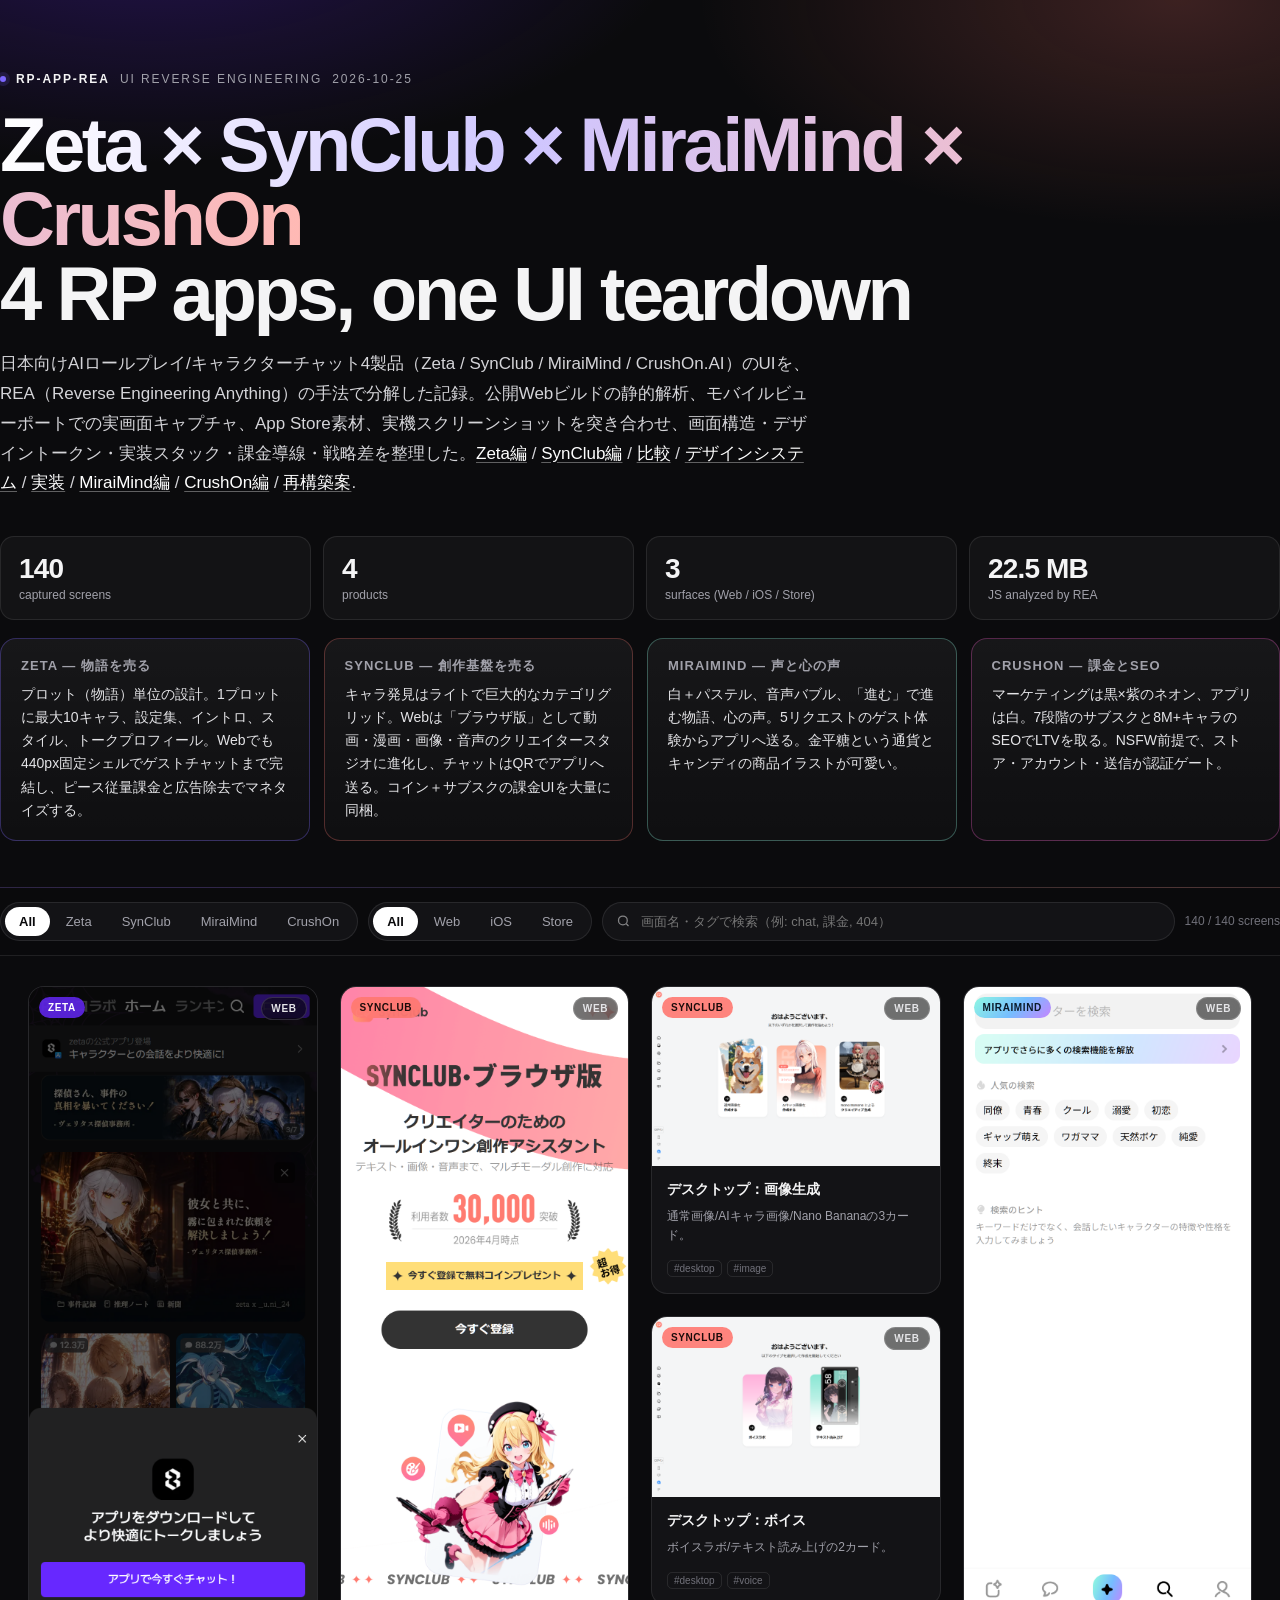
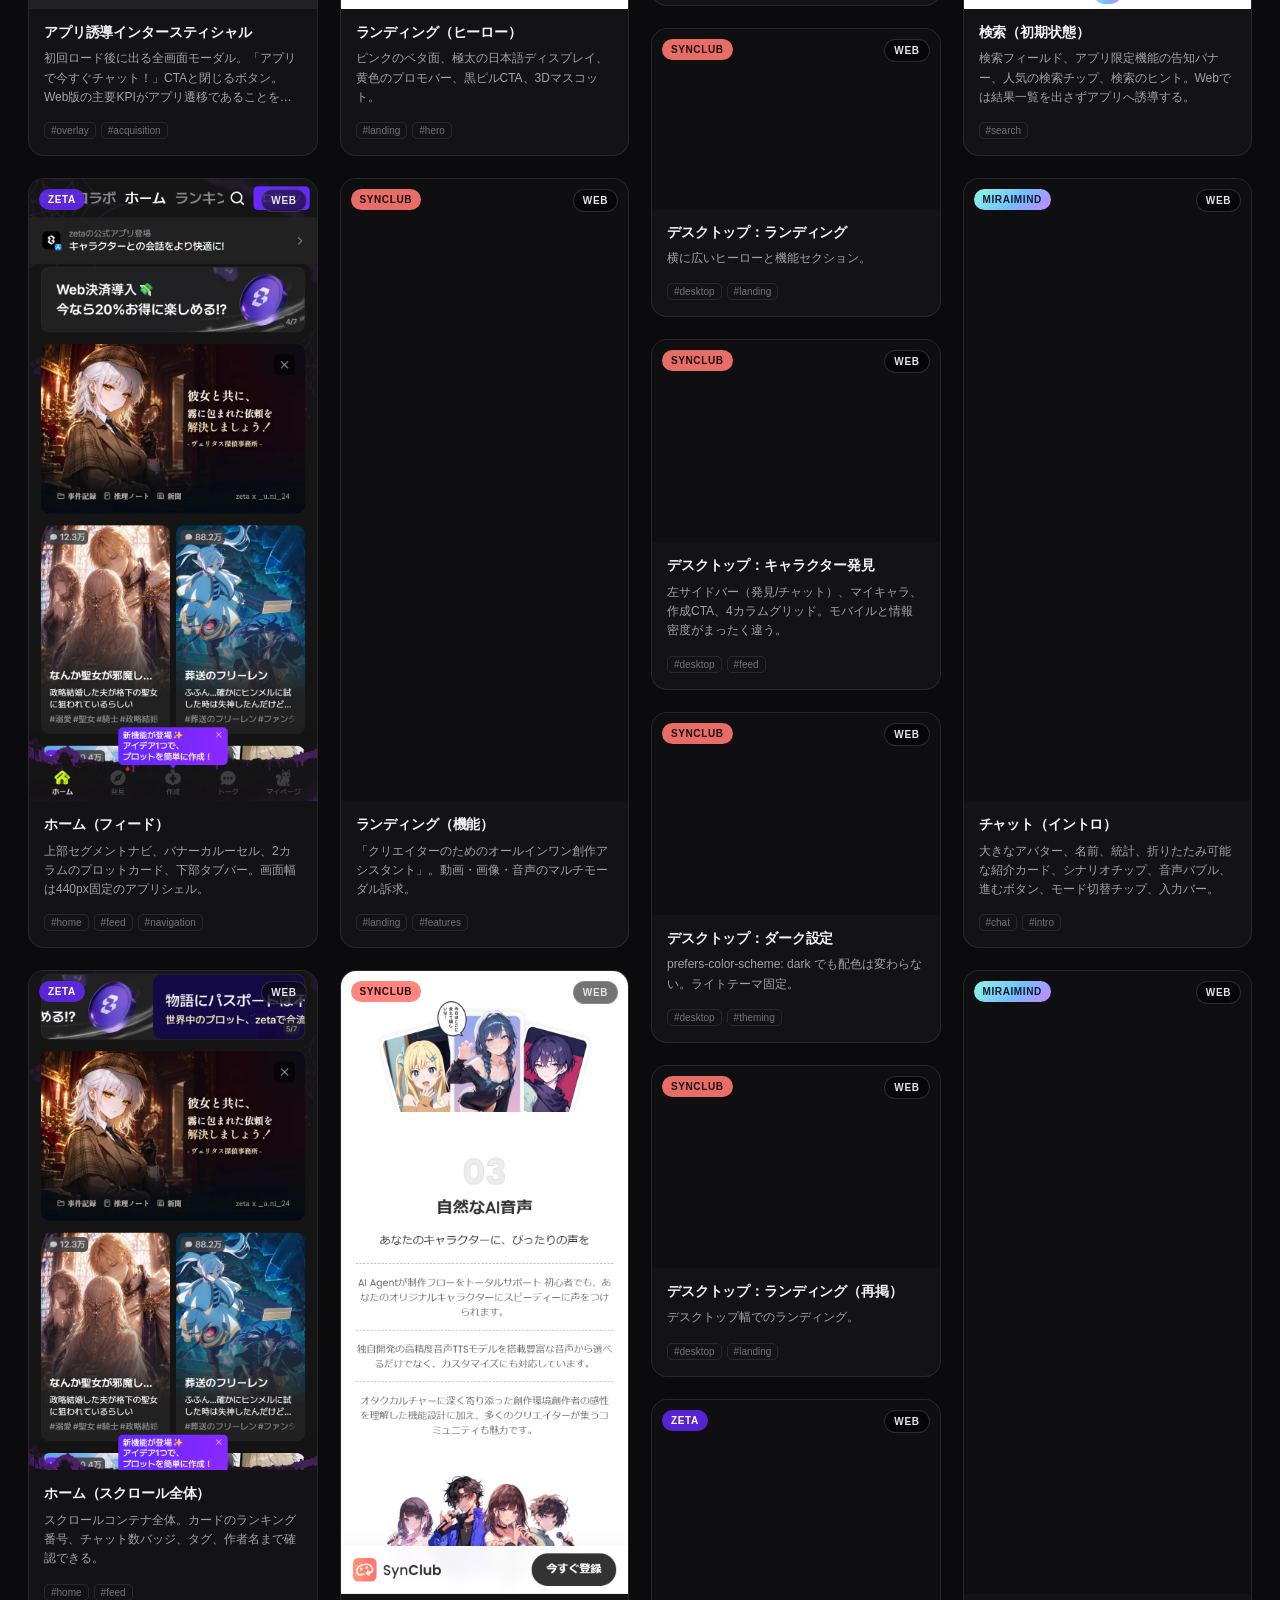
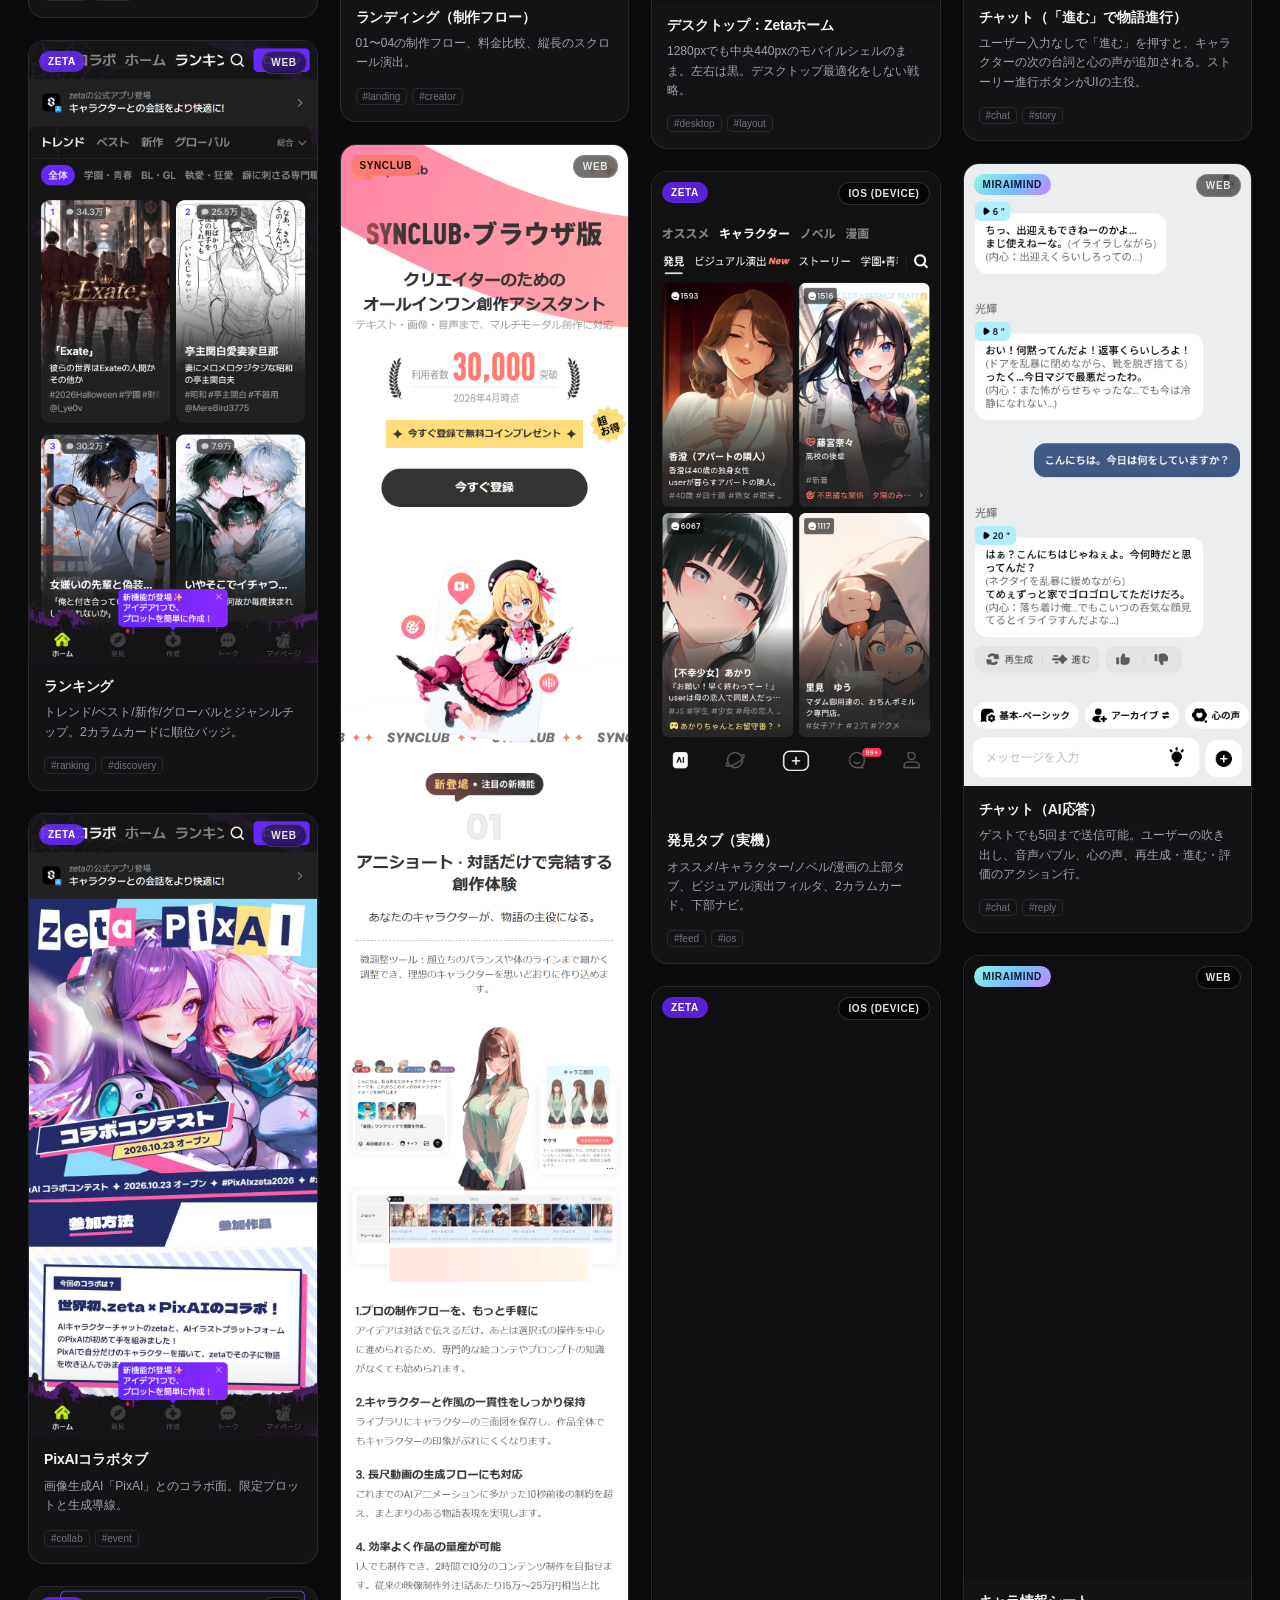
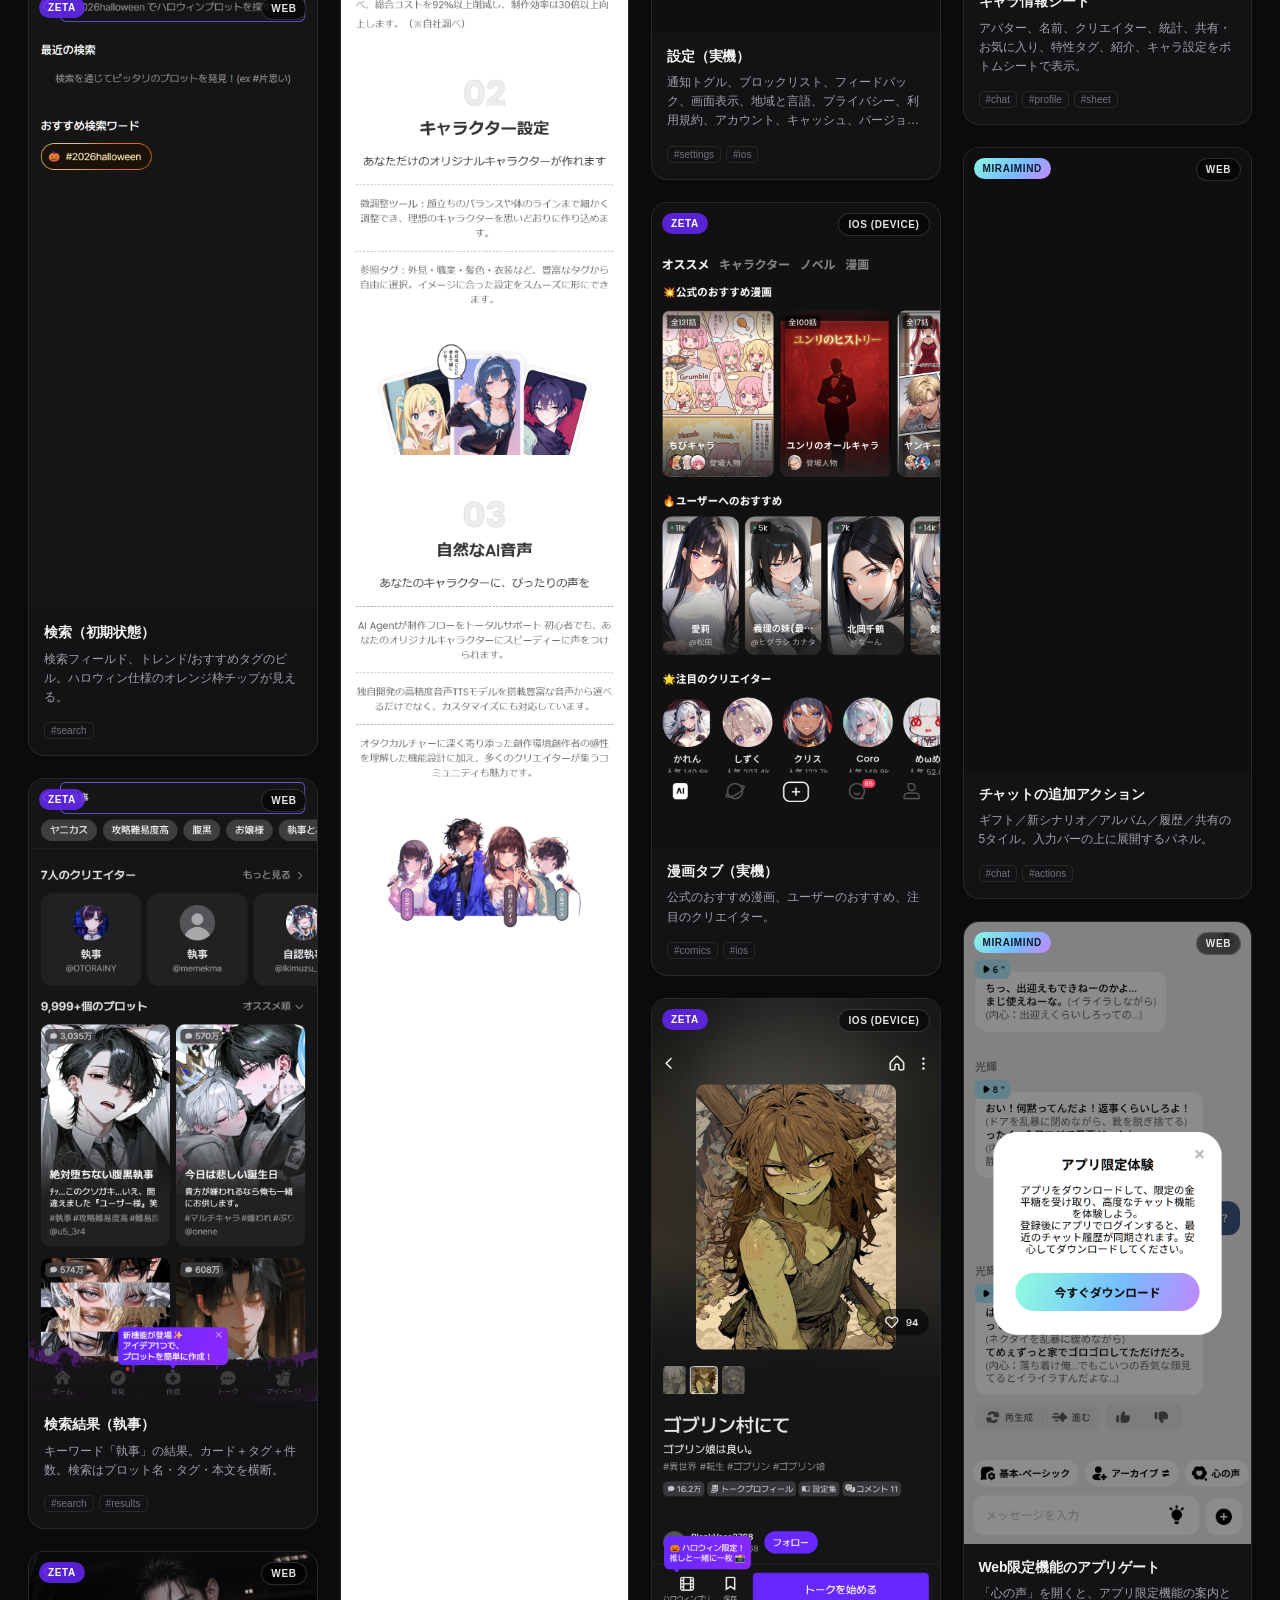
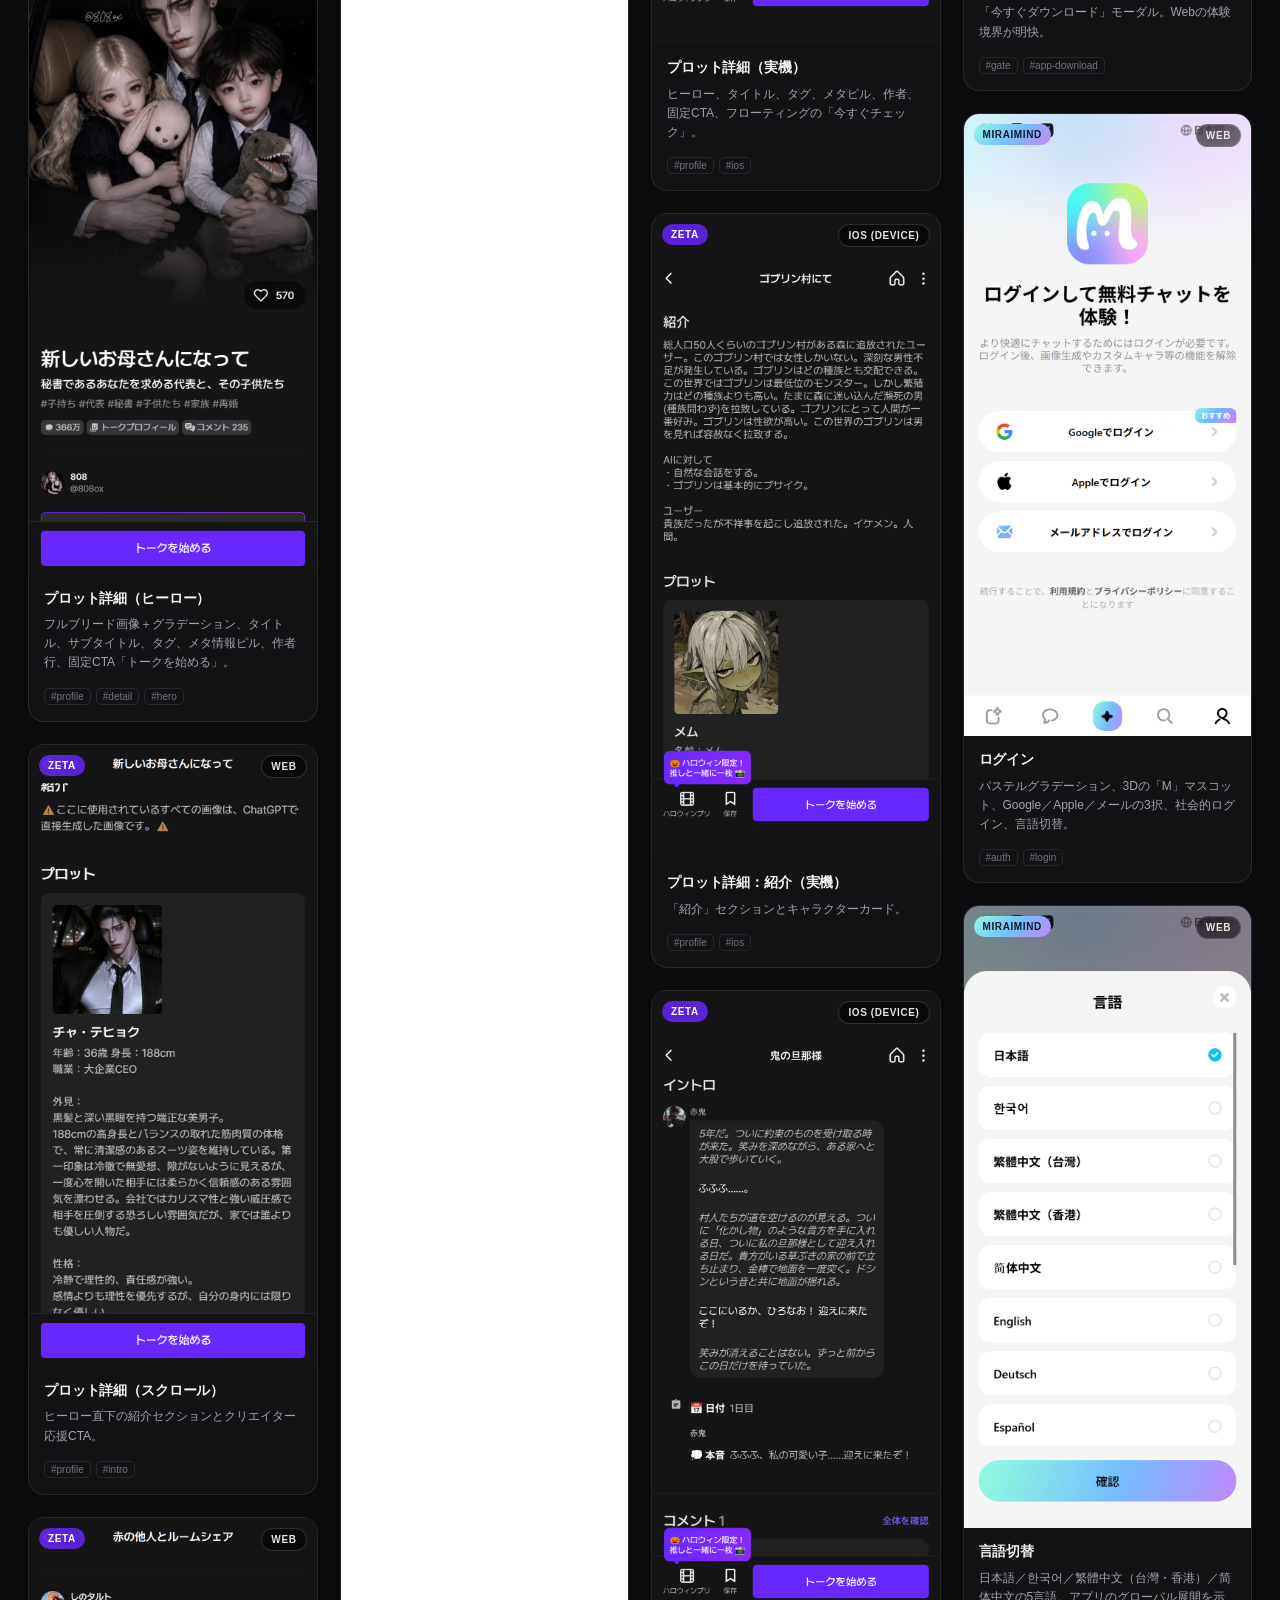
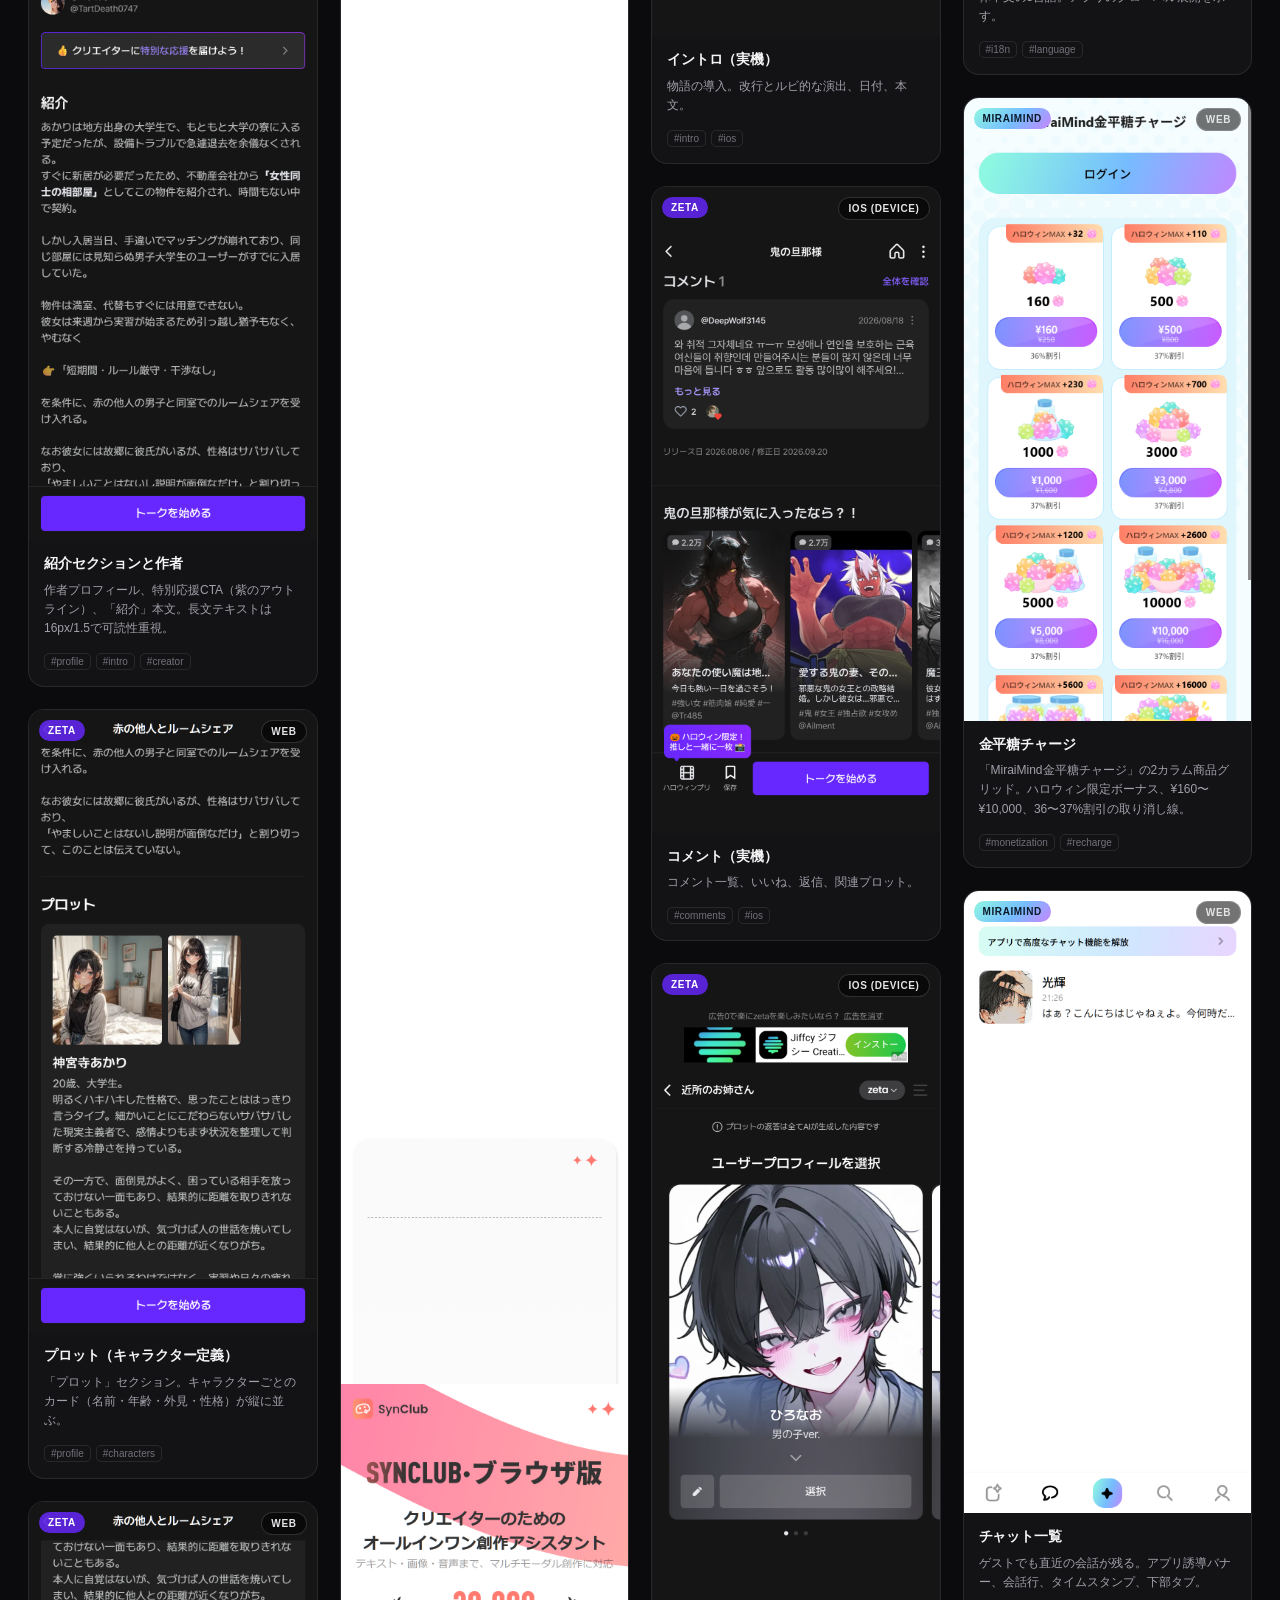
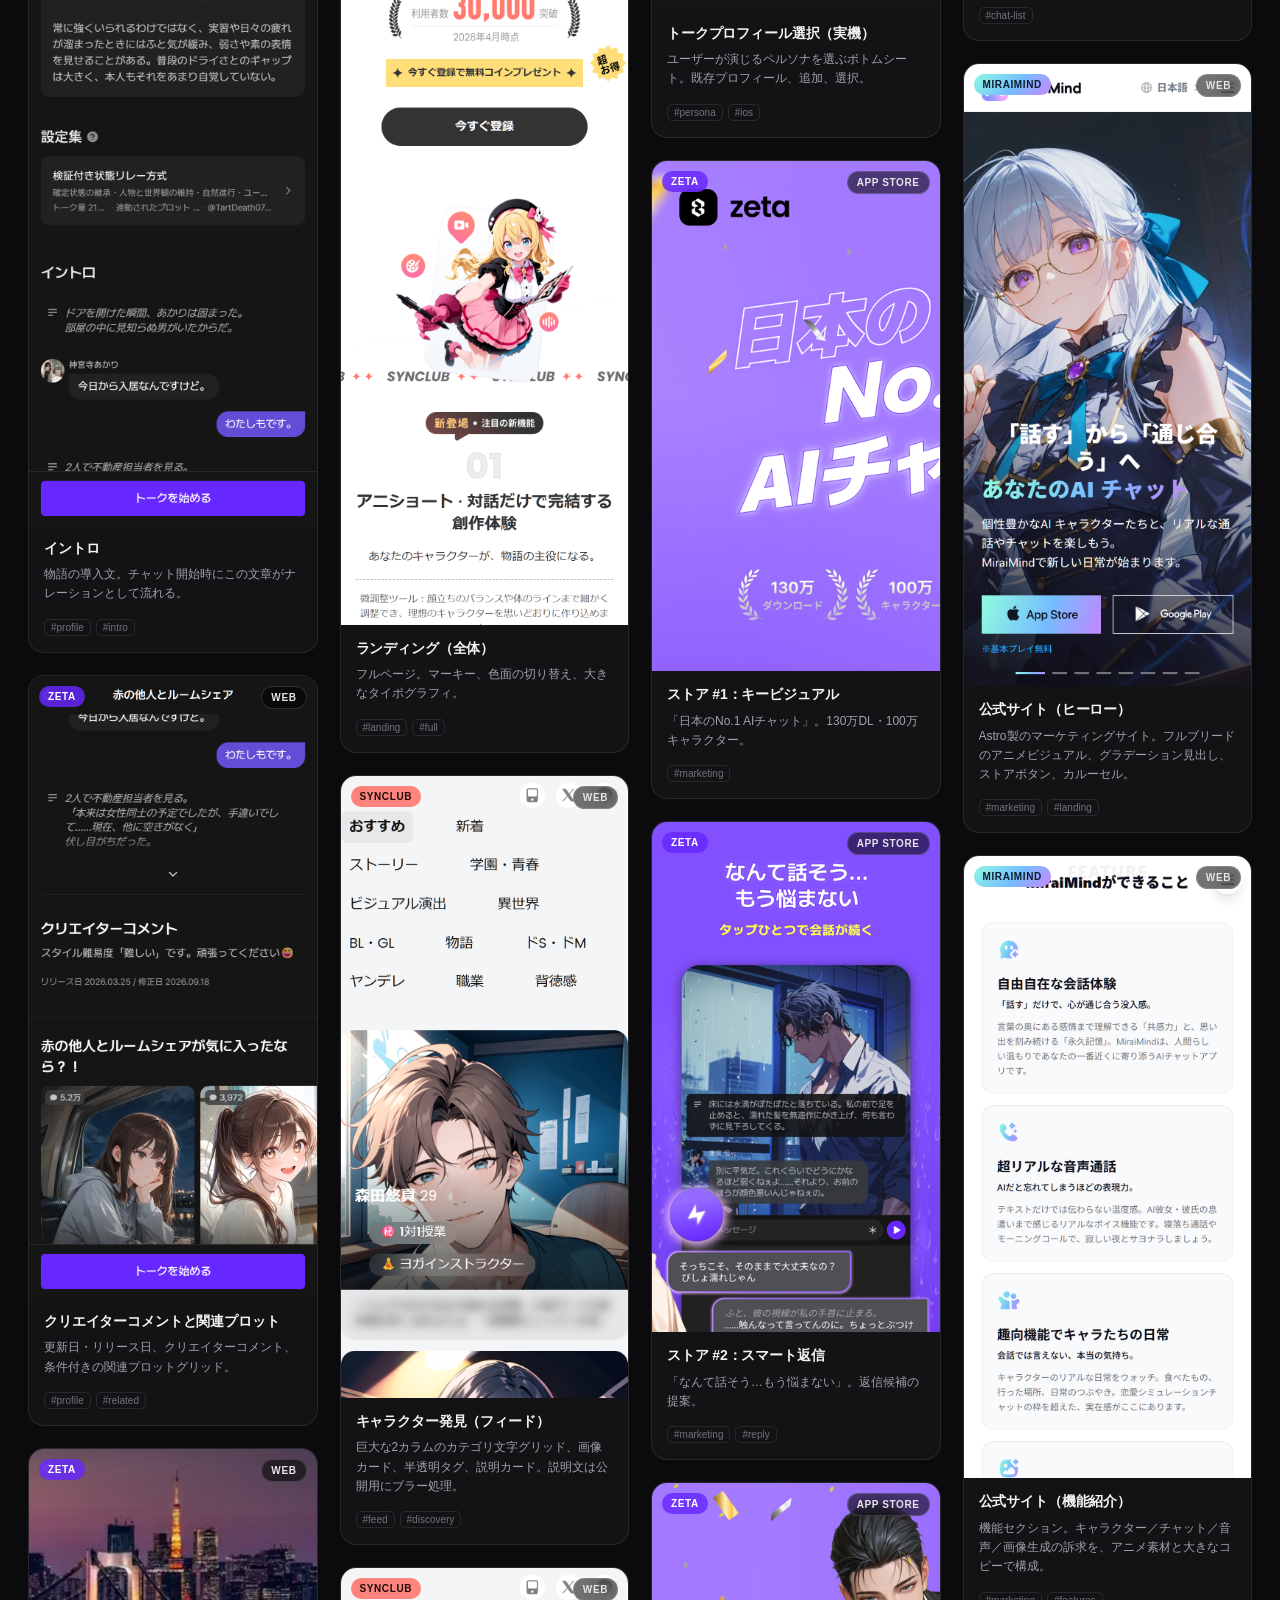
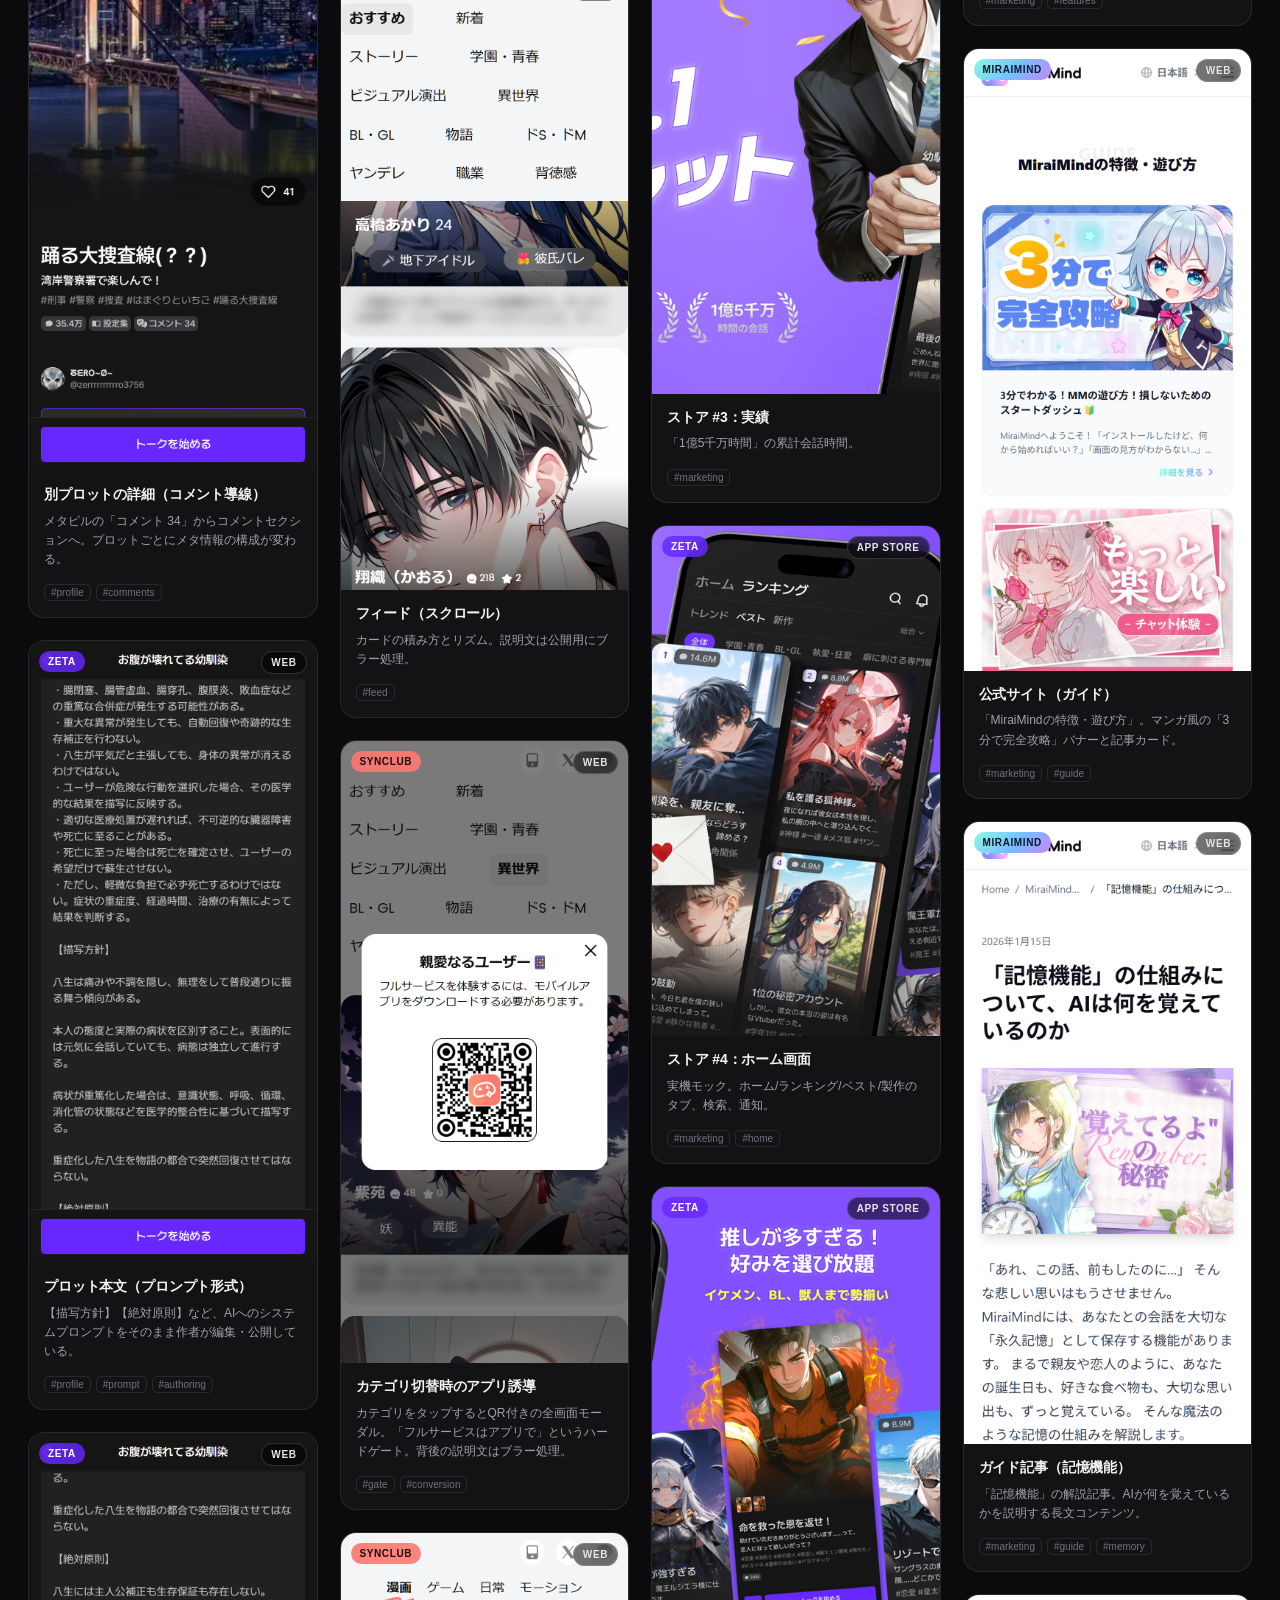
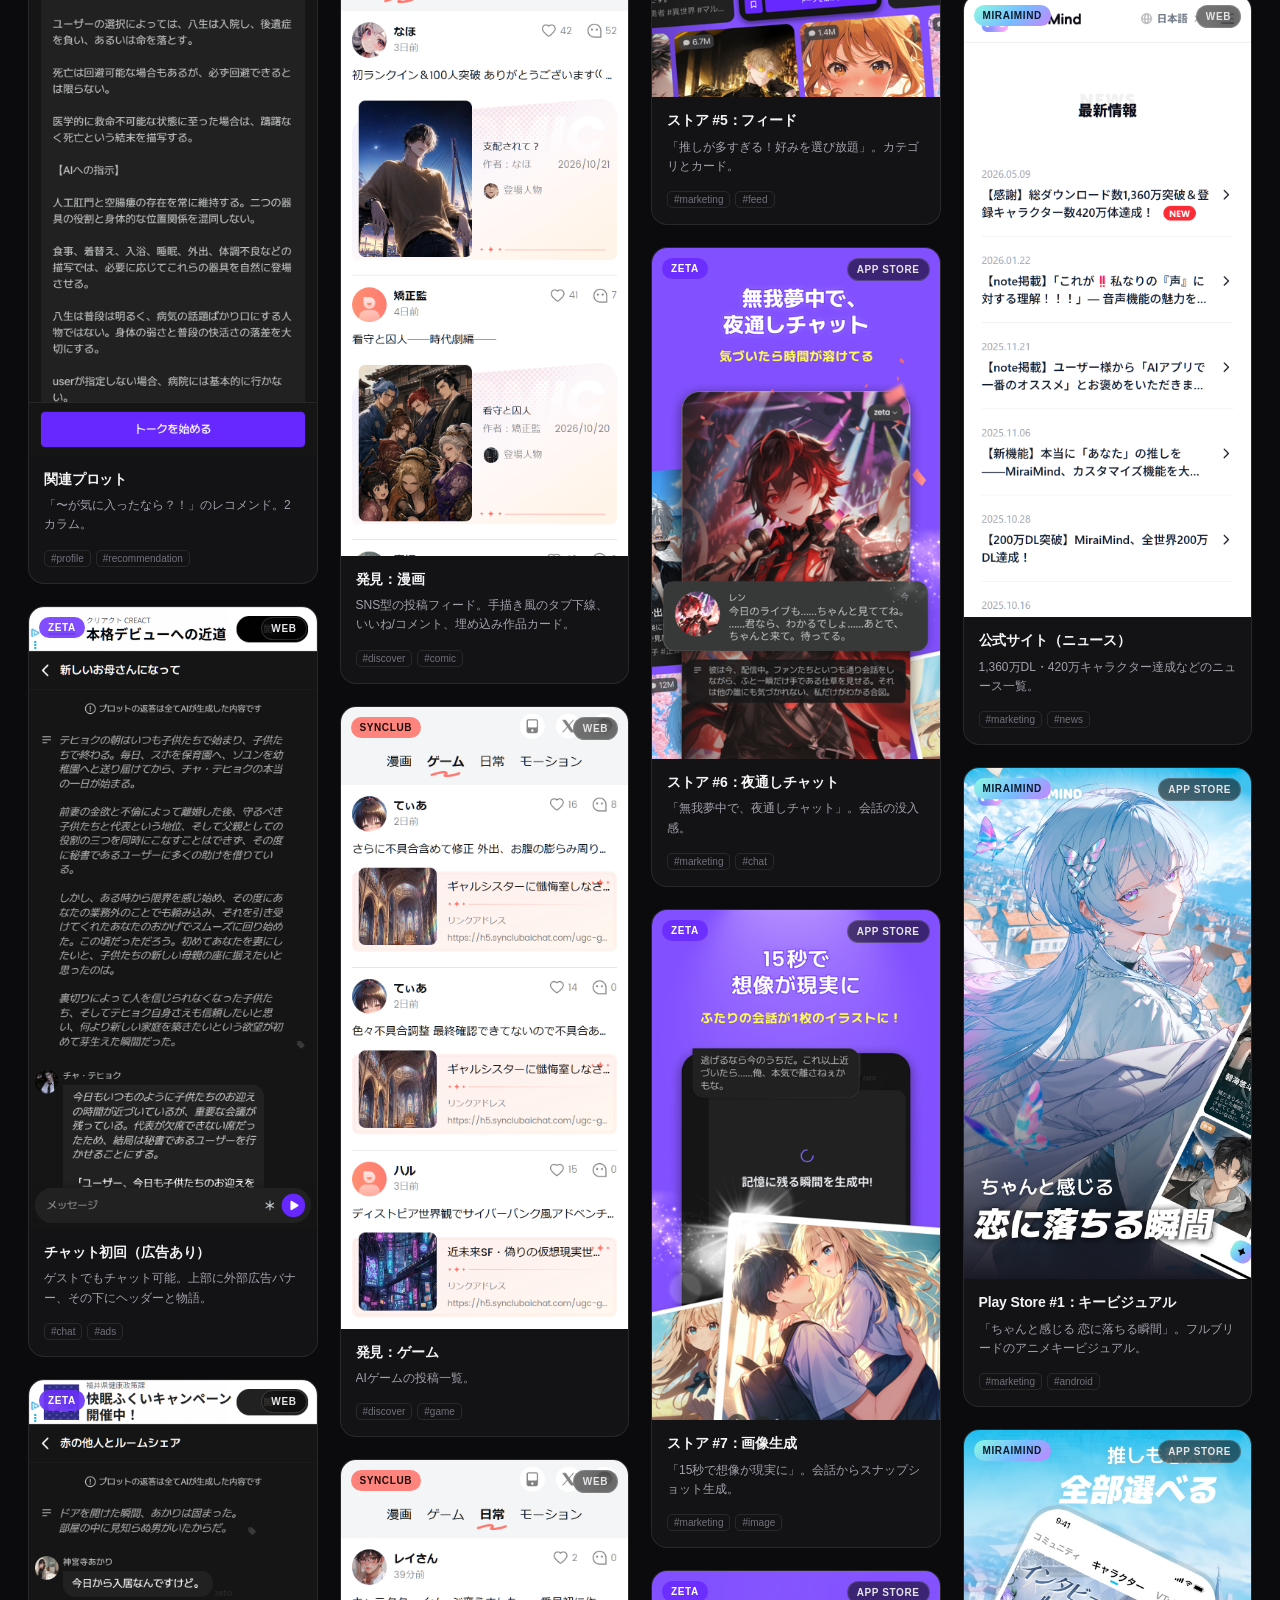
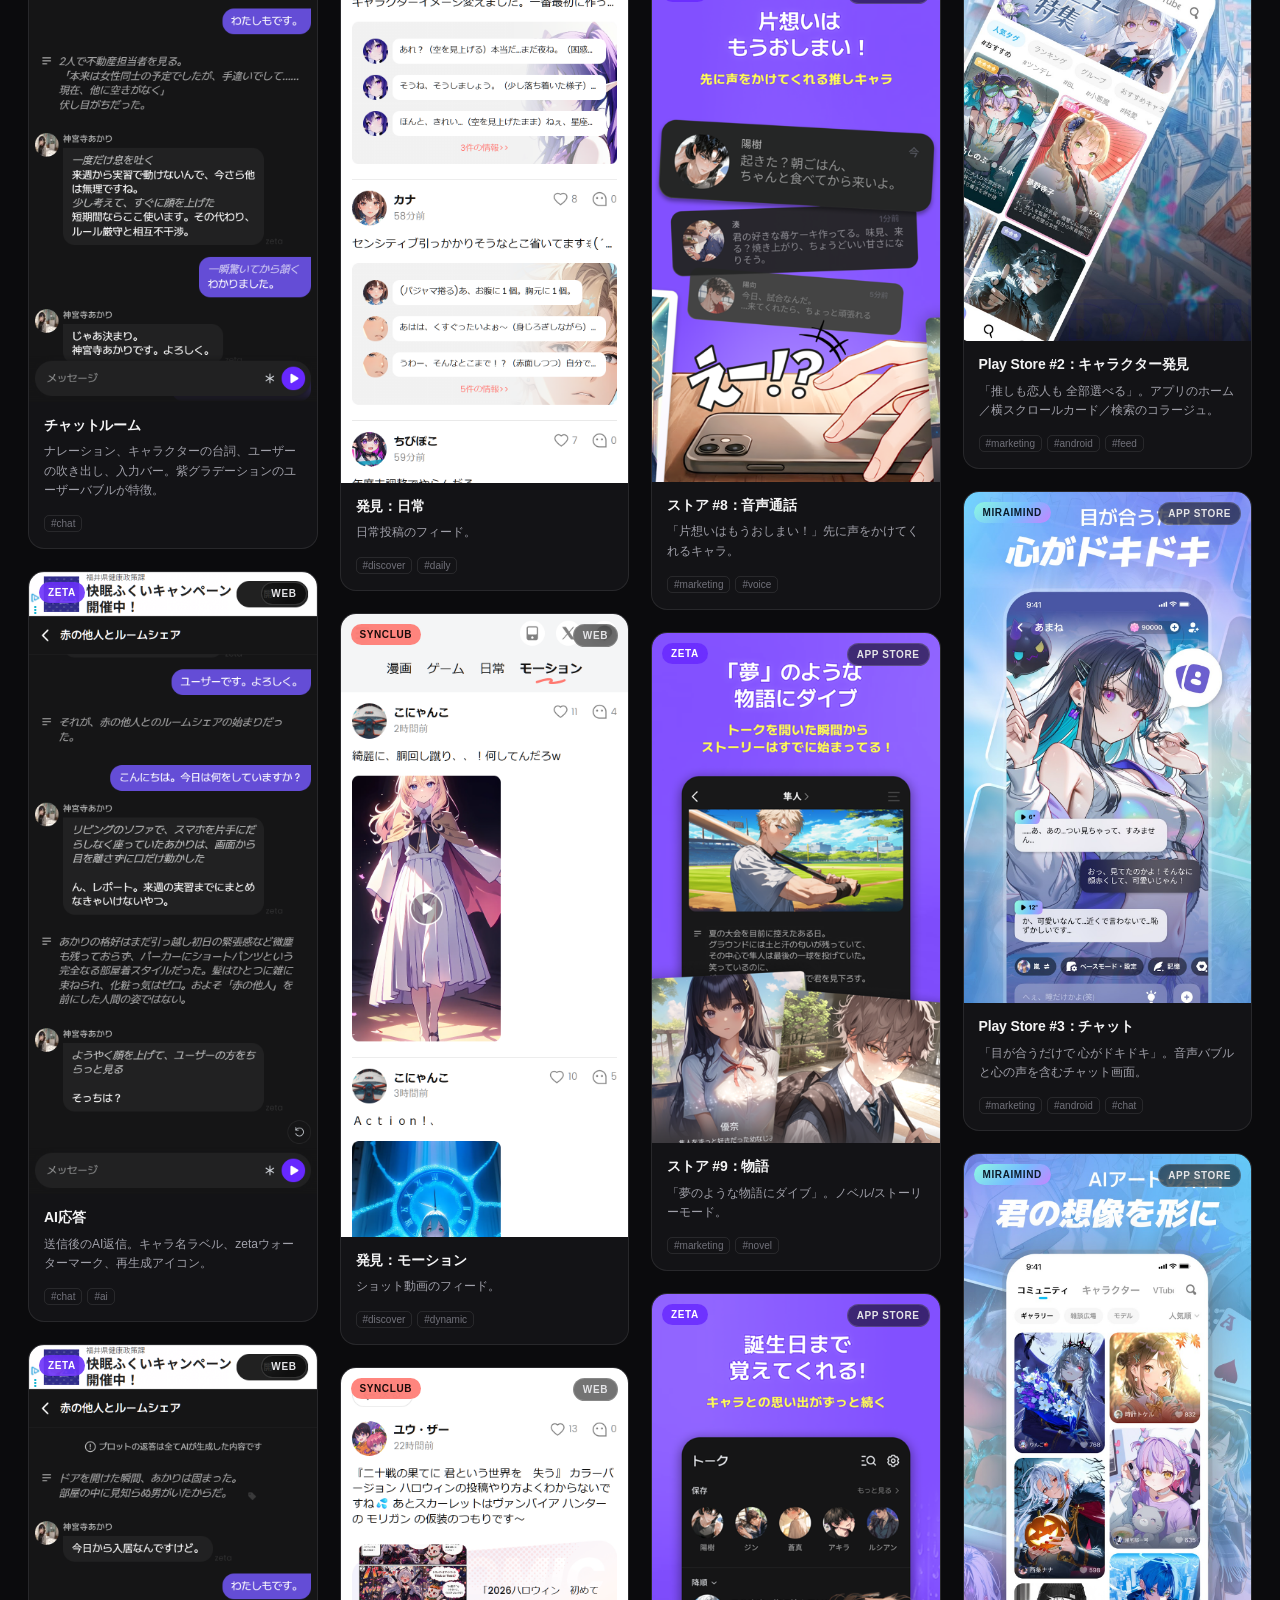
==== commit 2cf46964: "docs: update gallery title for four products" ====
--- a/index.html
+++ b/index.html
@@ -3,7 +3,7 @@
 <head>
 <meta charset="utf-8">
 <meta name="viewport" content="width=device-width, initial-scale=1">
-<title>RP-app-REA — Zeta / SynClub UI teardown</title>
+<title>RP-app-REA — Zeta / SynClub / MiraiMind / CrushOn UI teardown</title>
 <style>
   :root{
     --bg:#0b0b0d; --panel:#131316; --panel-2:#18181c; --line:rgba(255,255,255,.09);
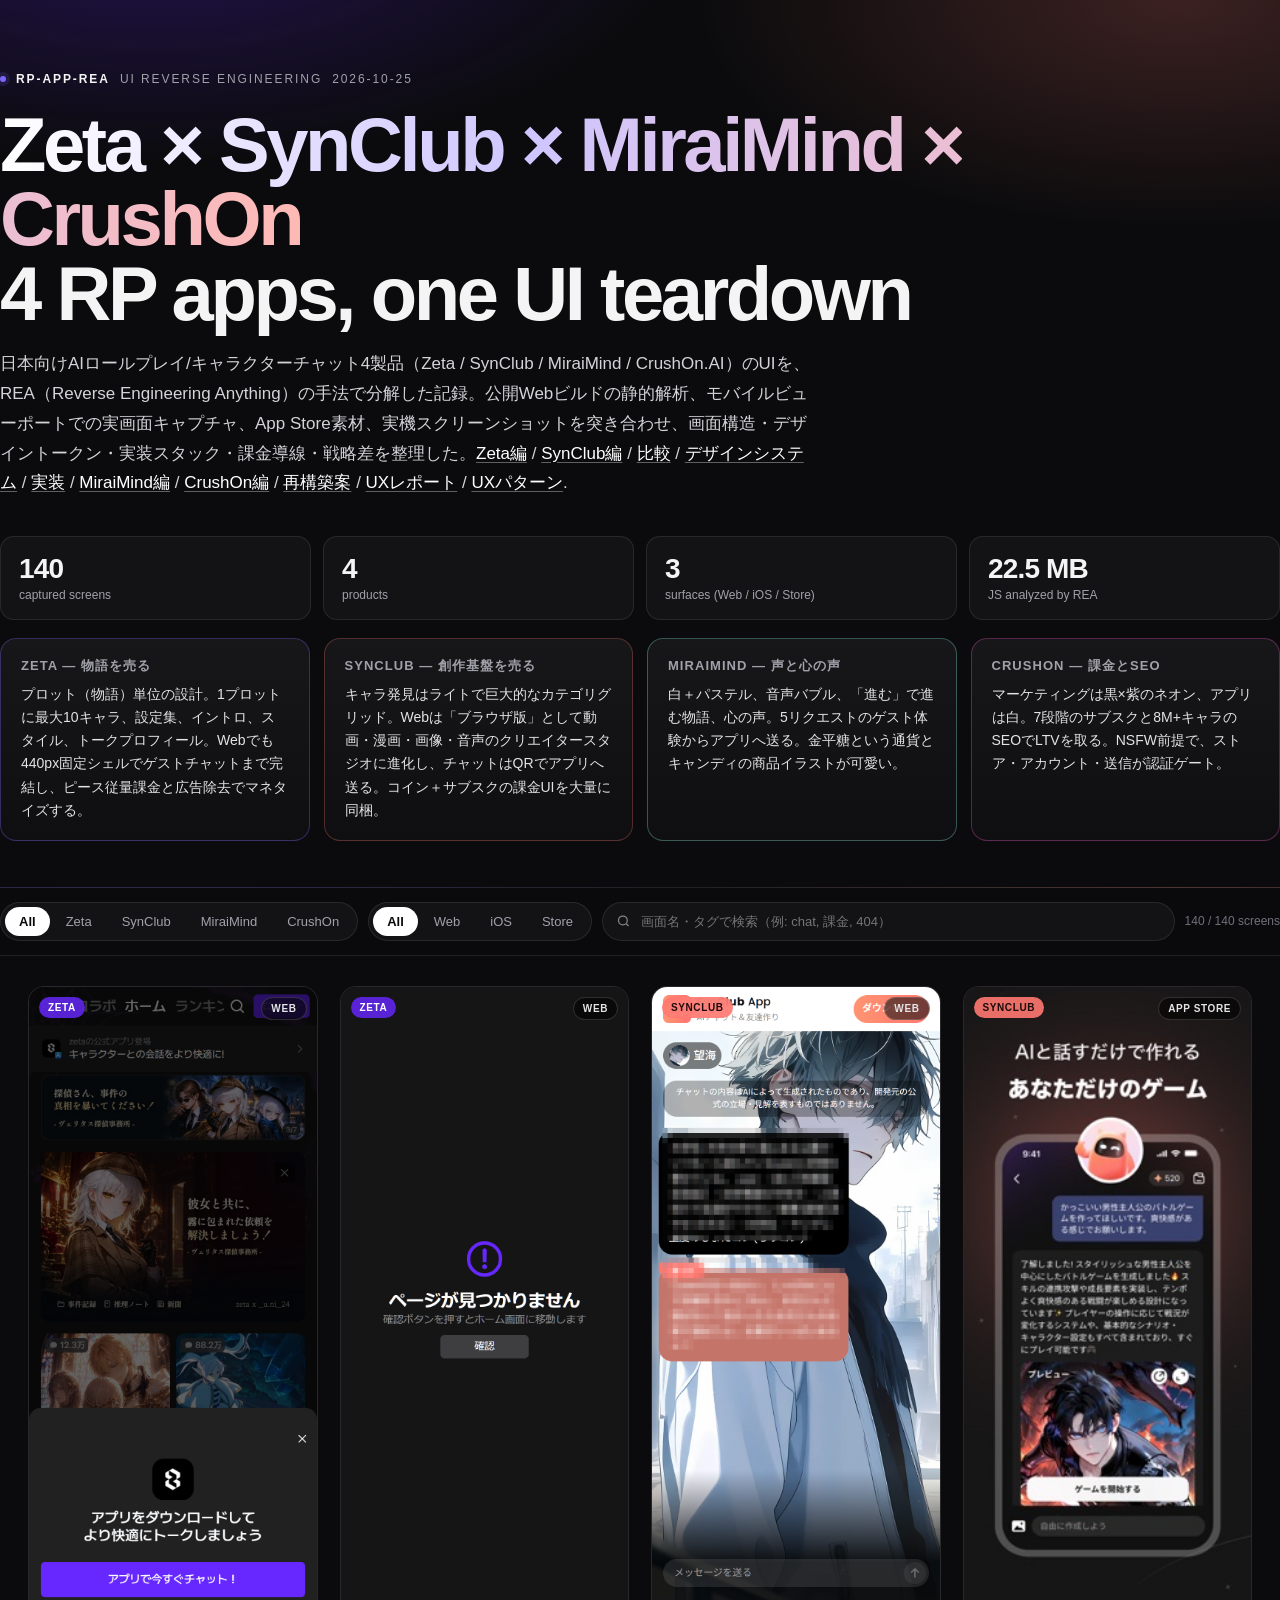
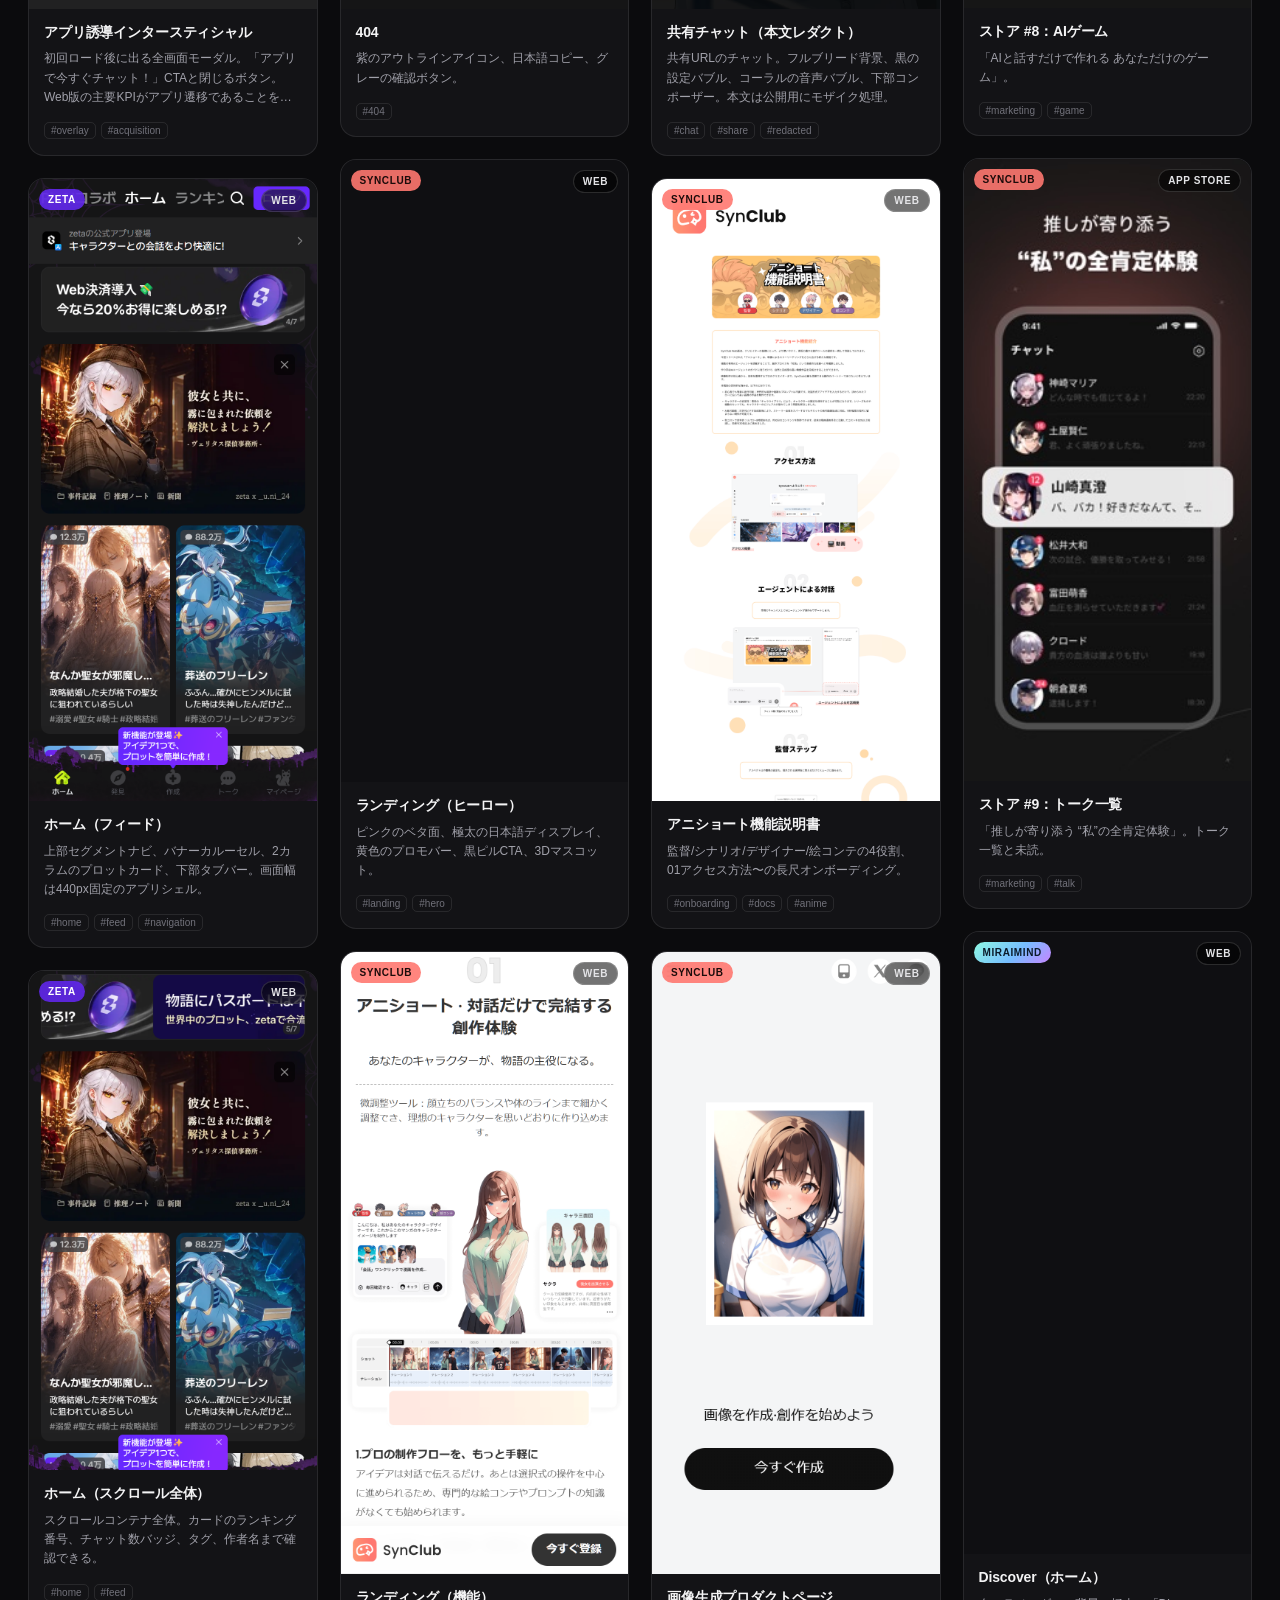
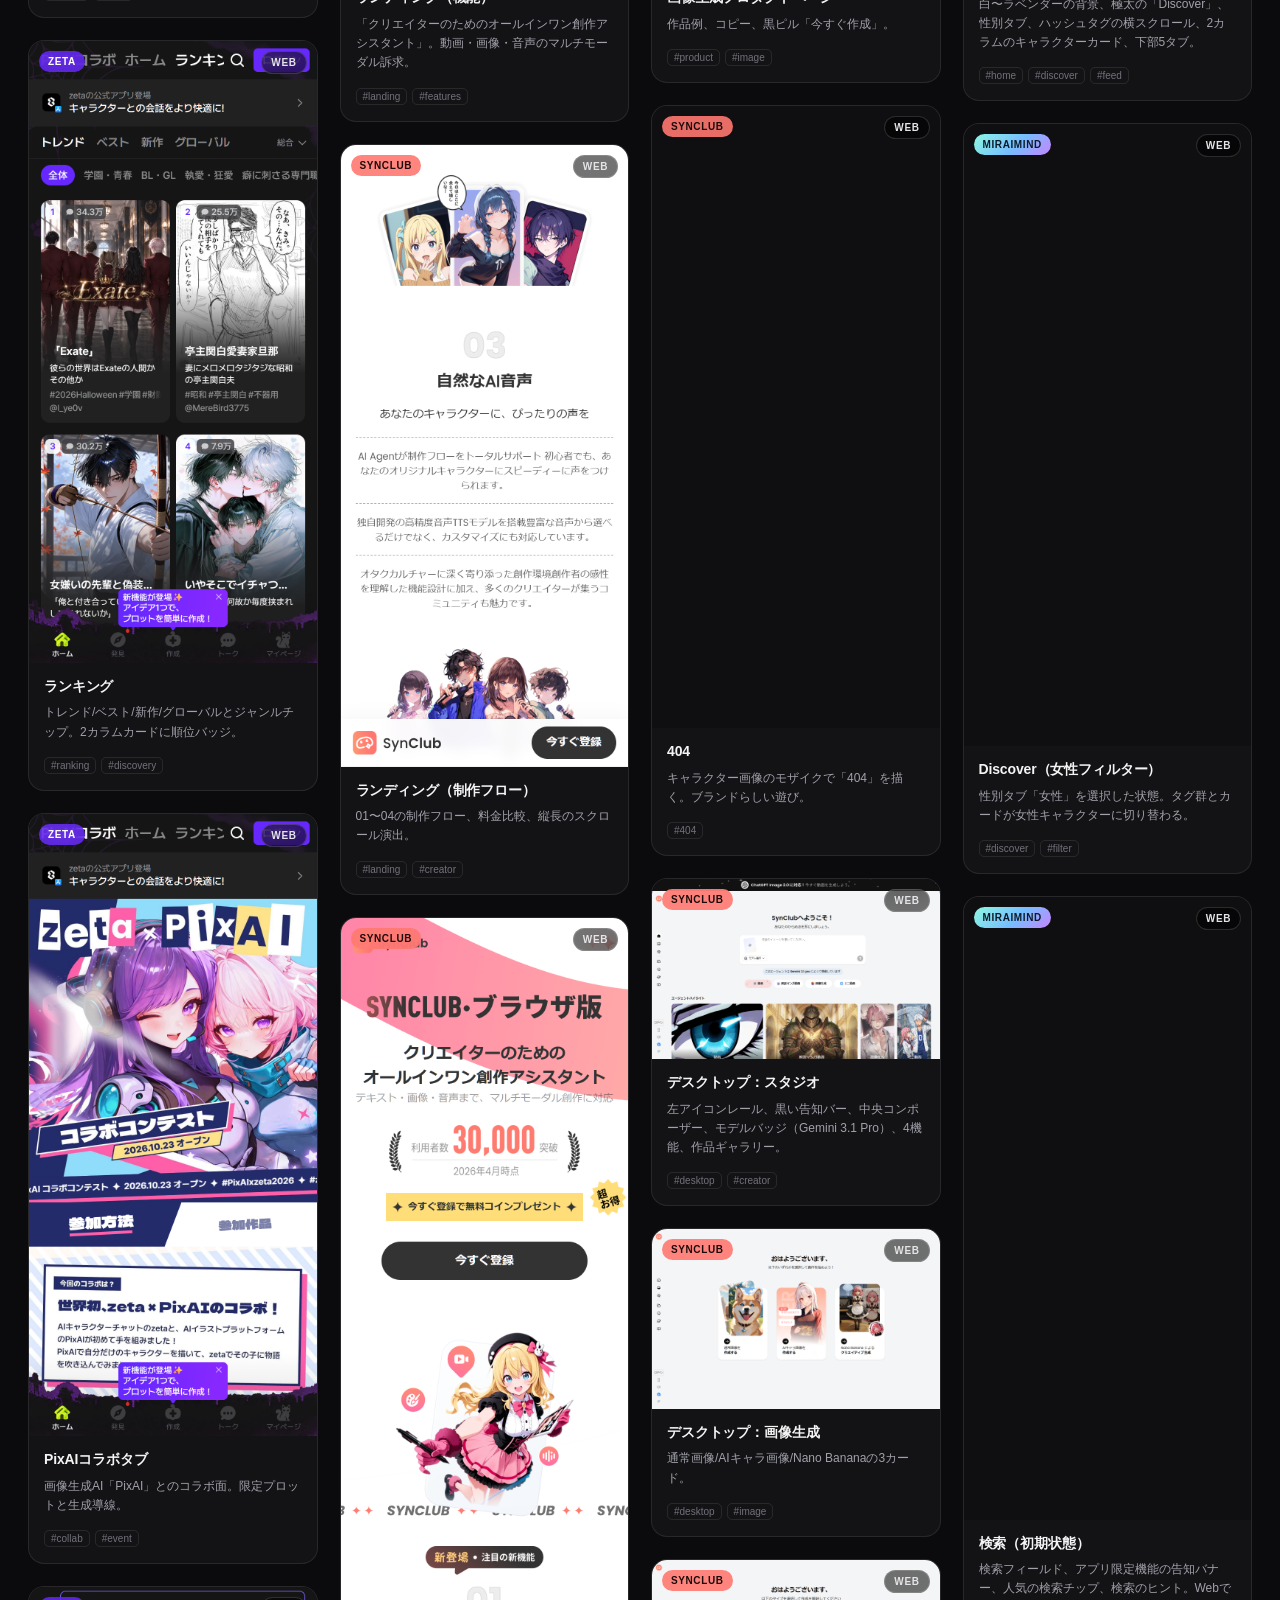
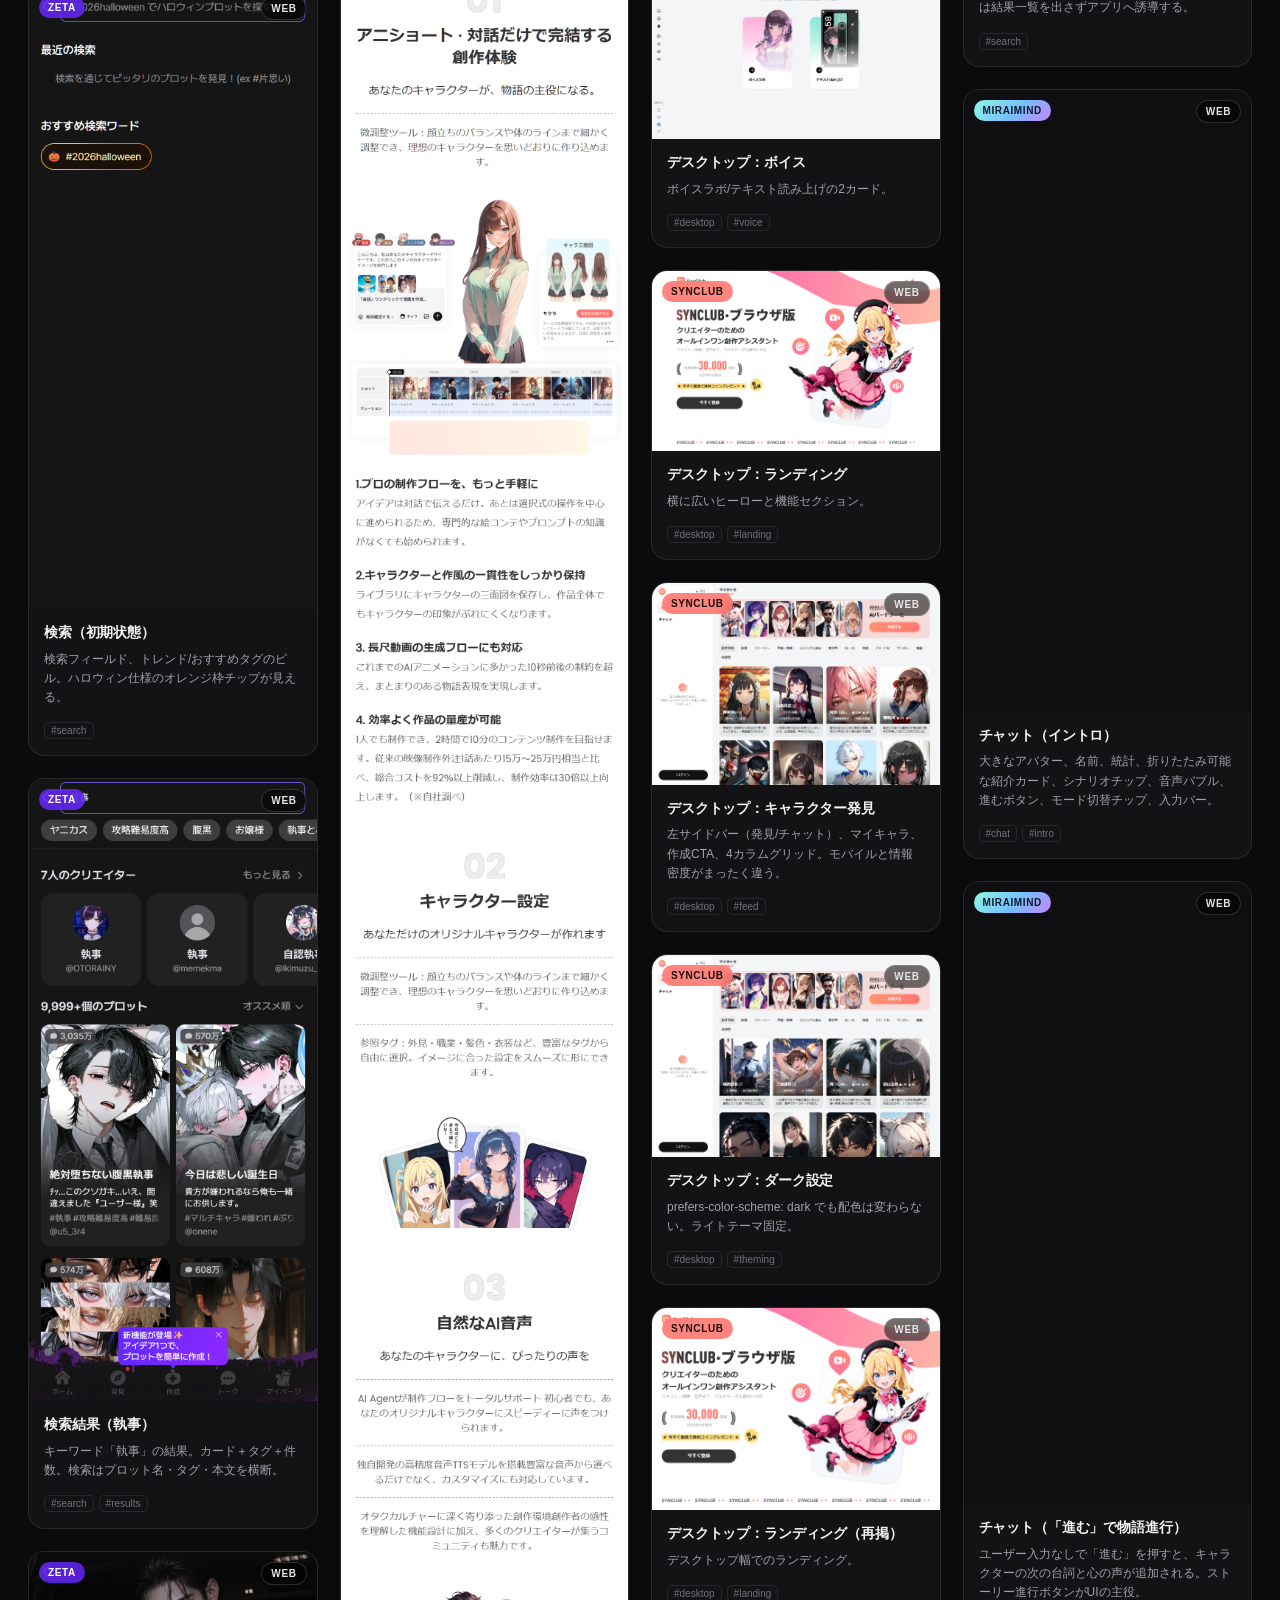
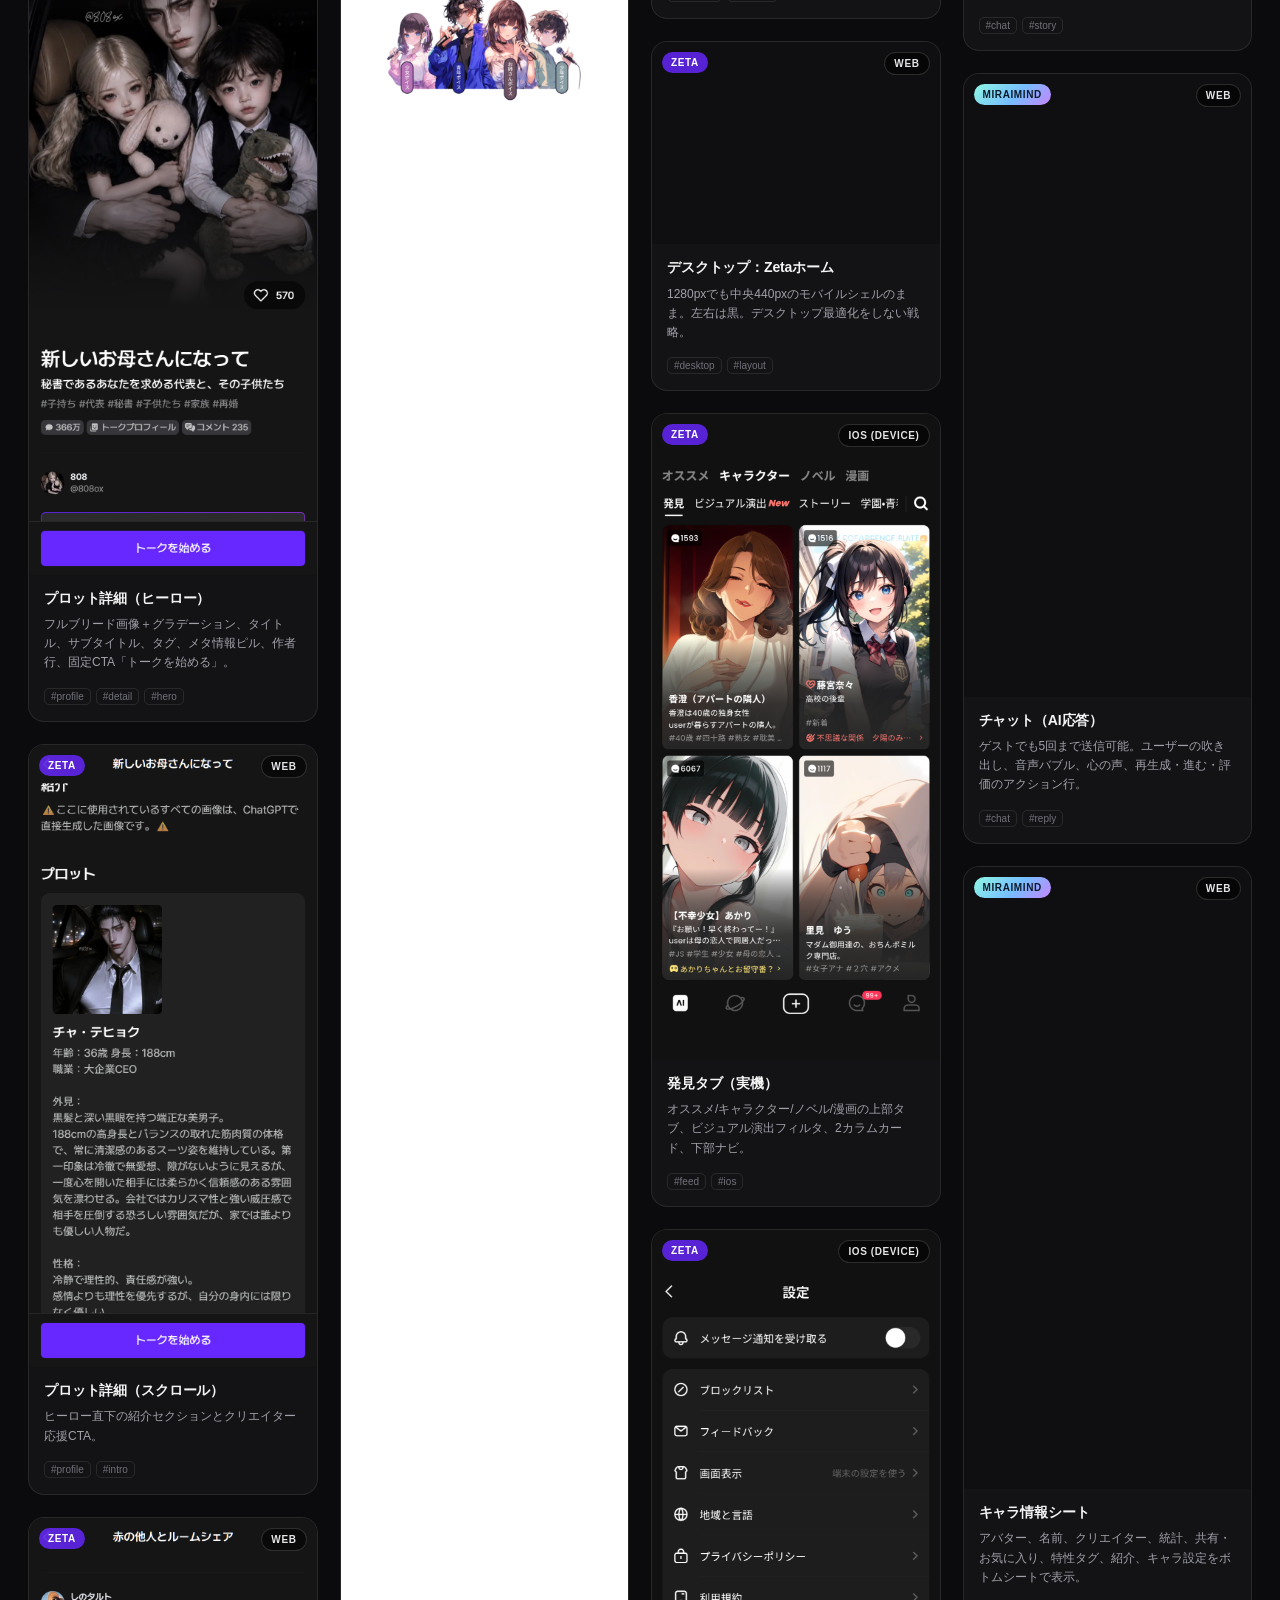
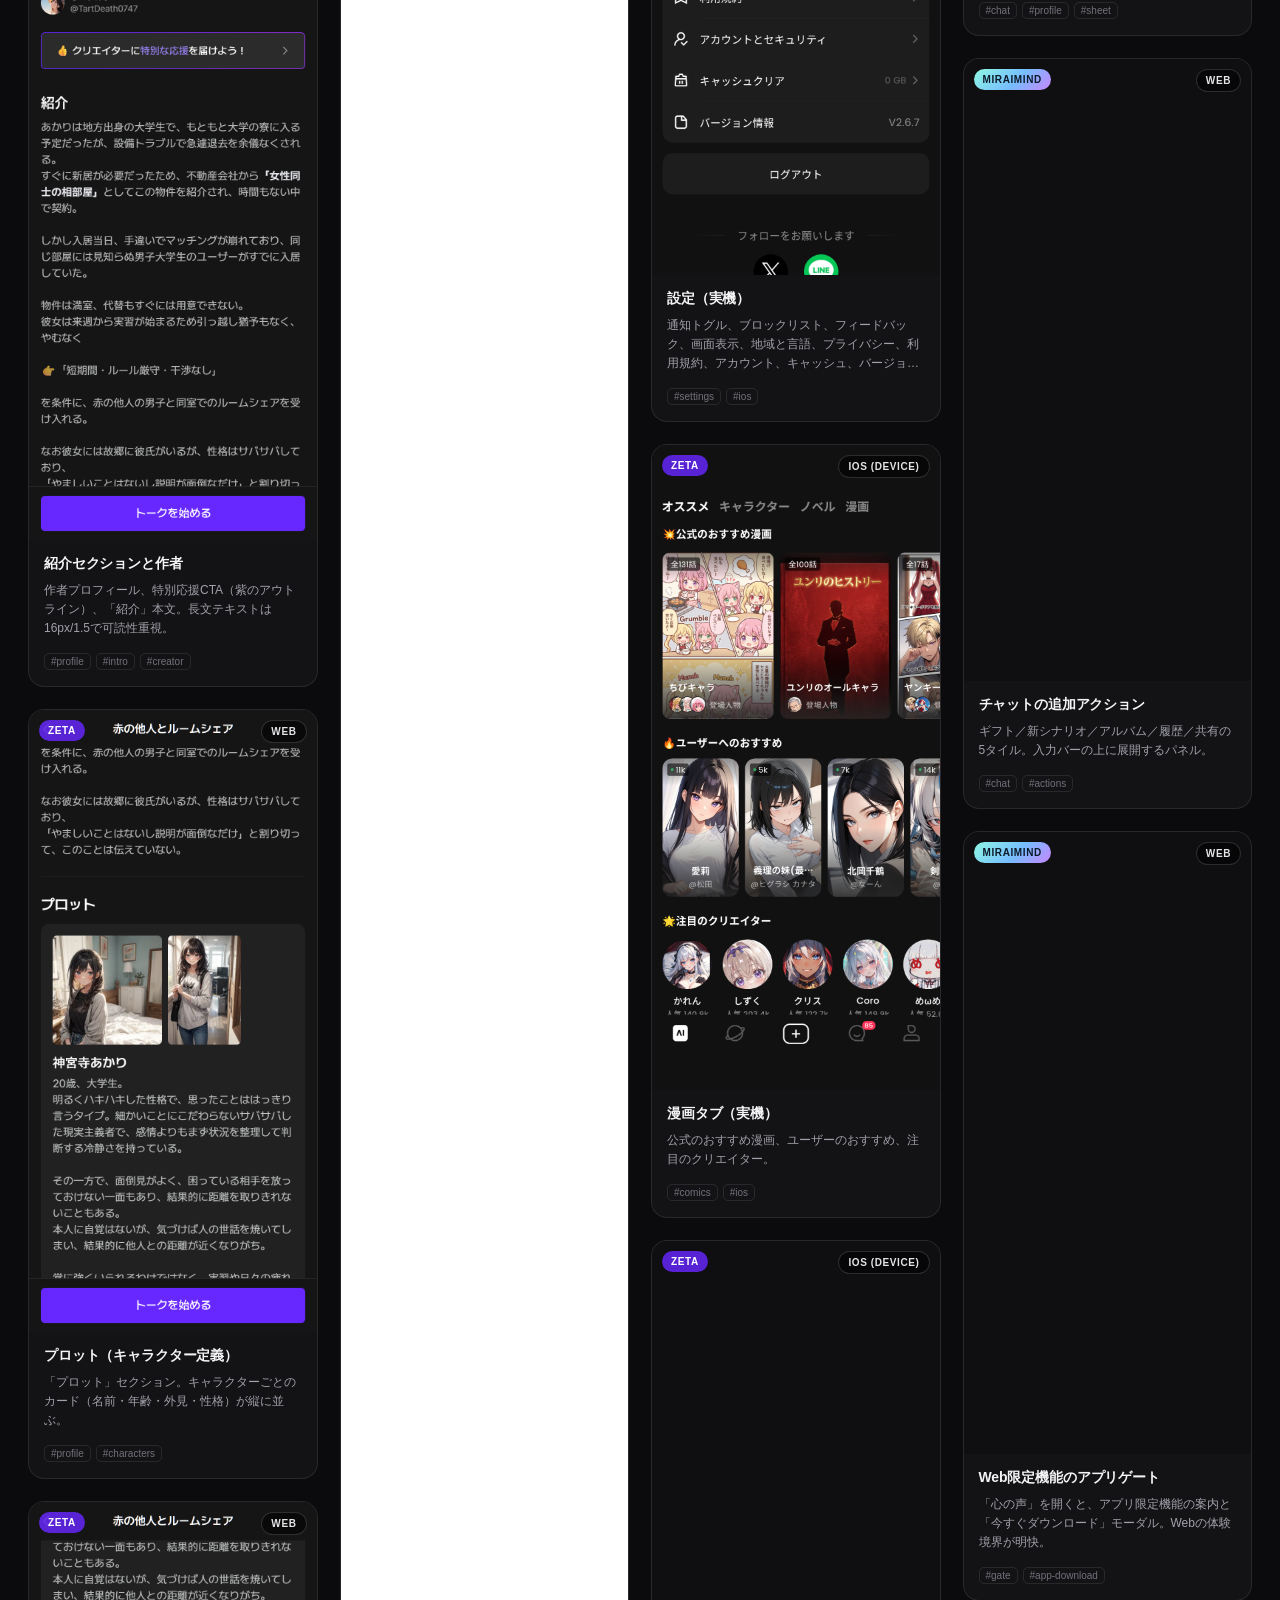
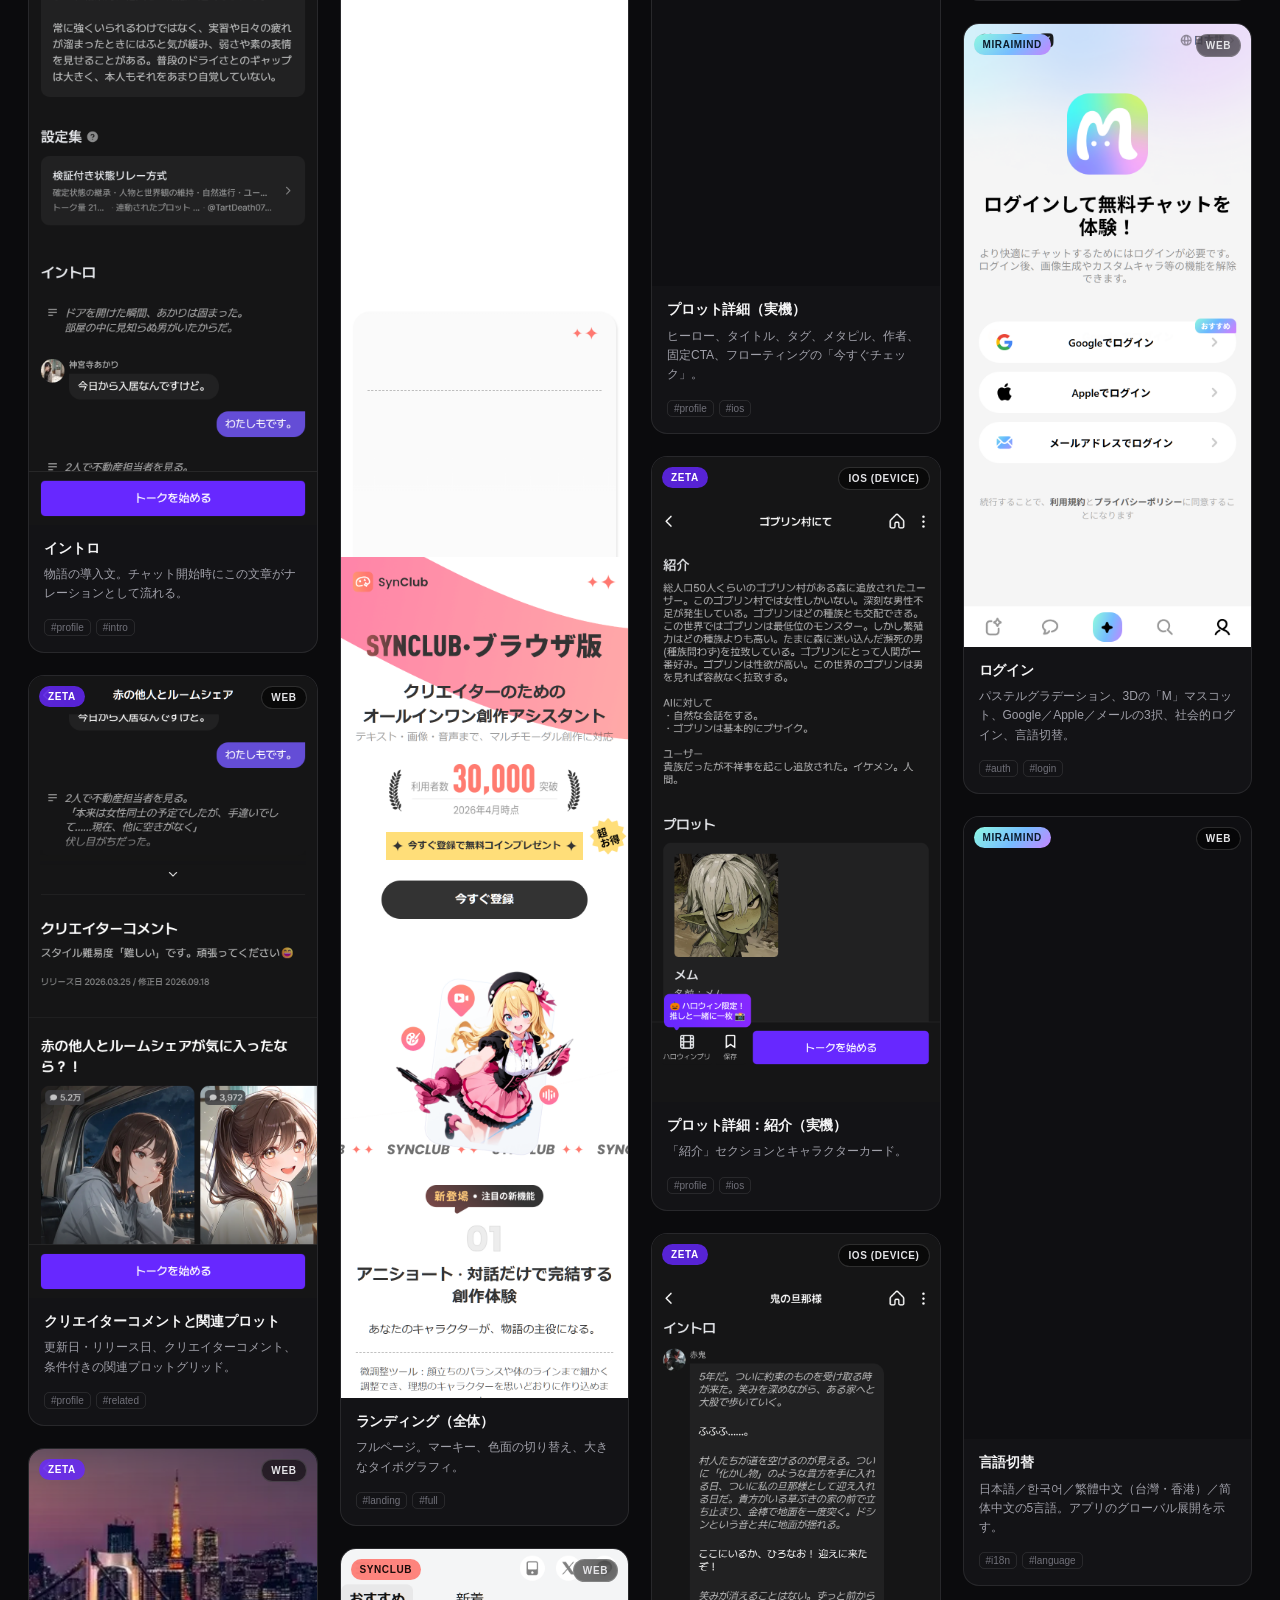
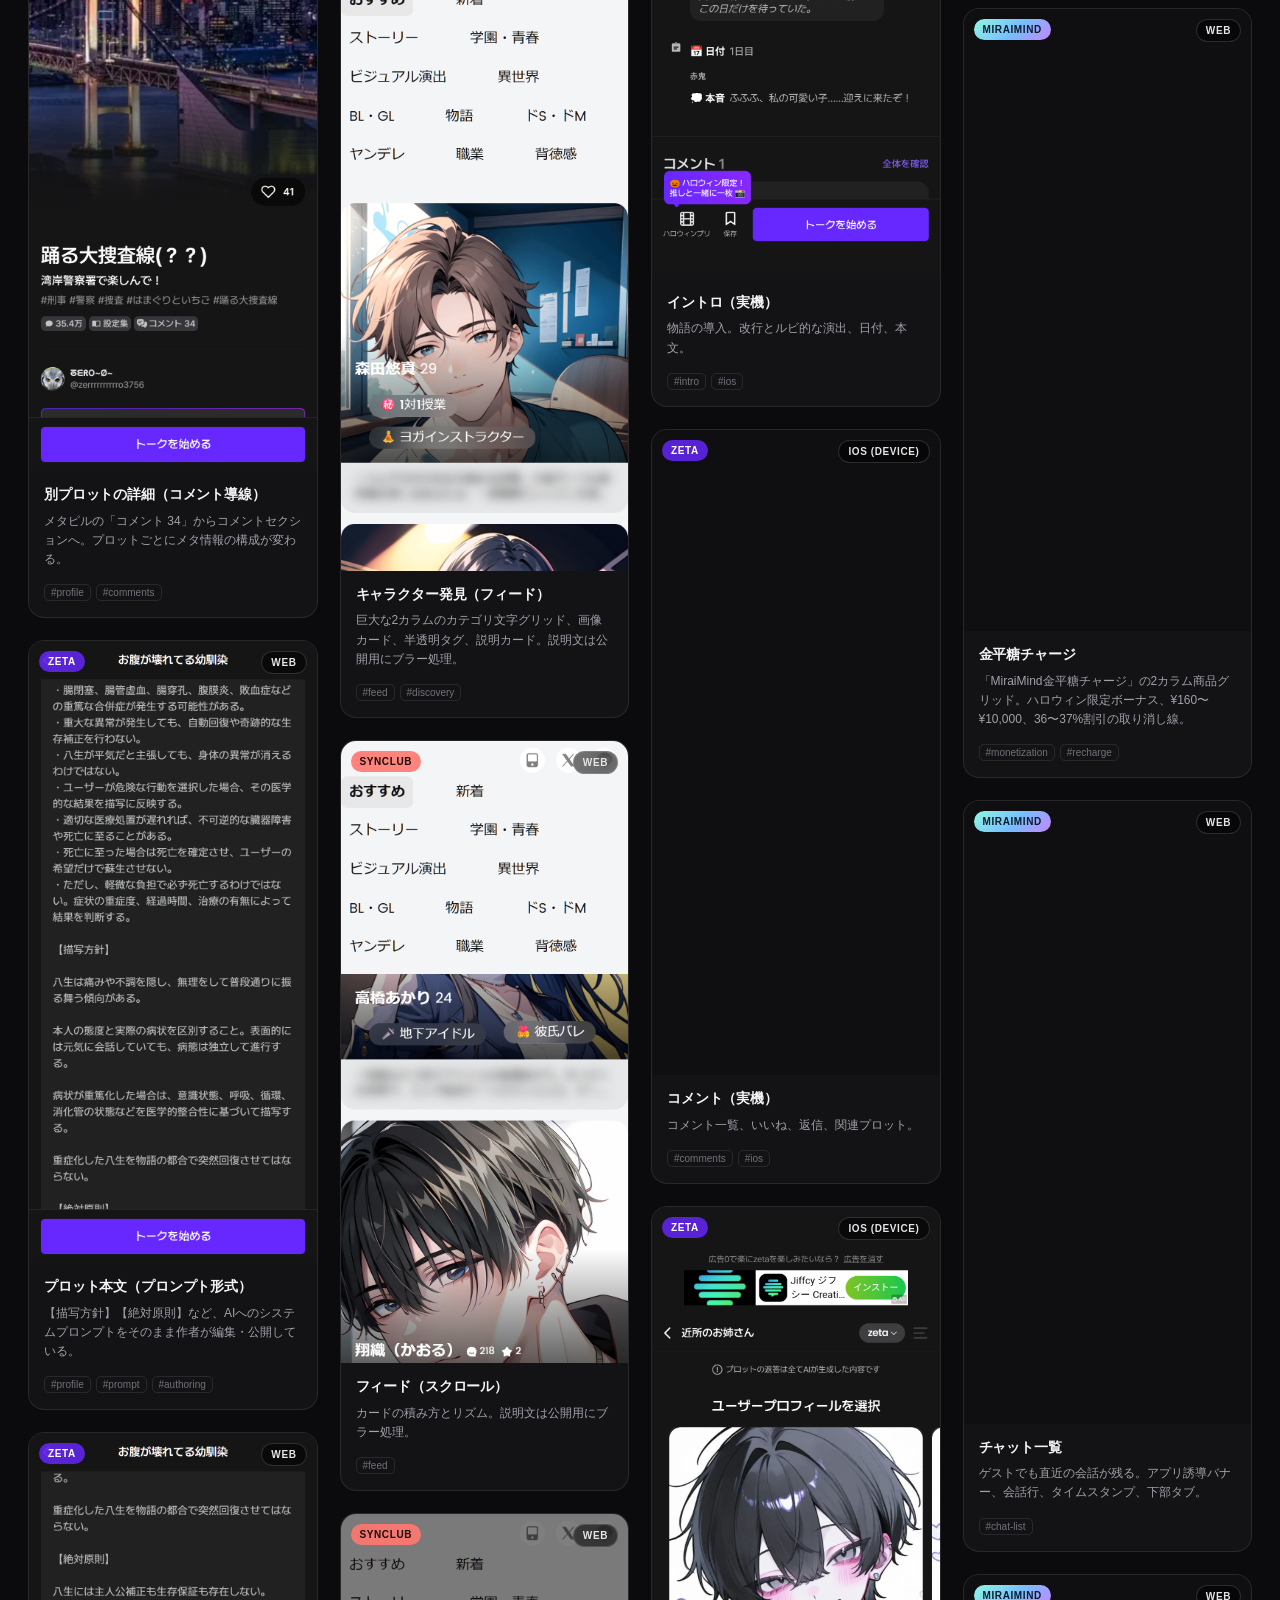
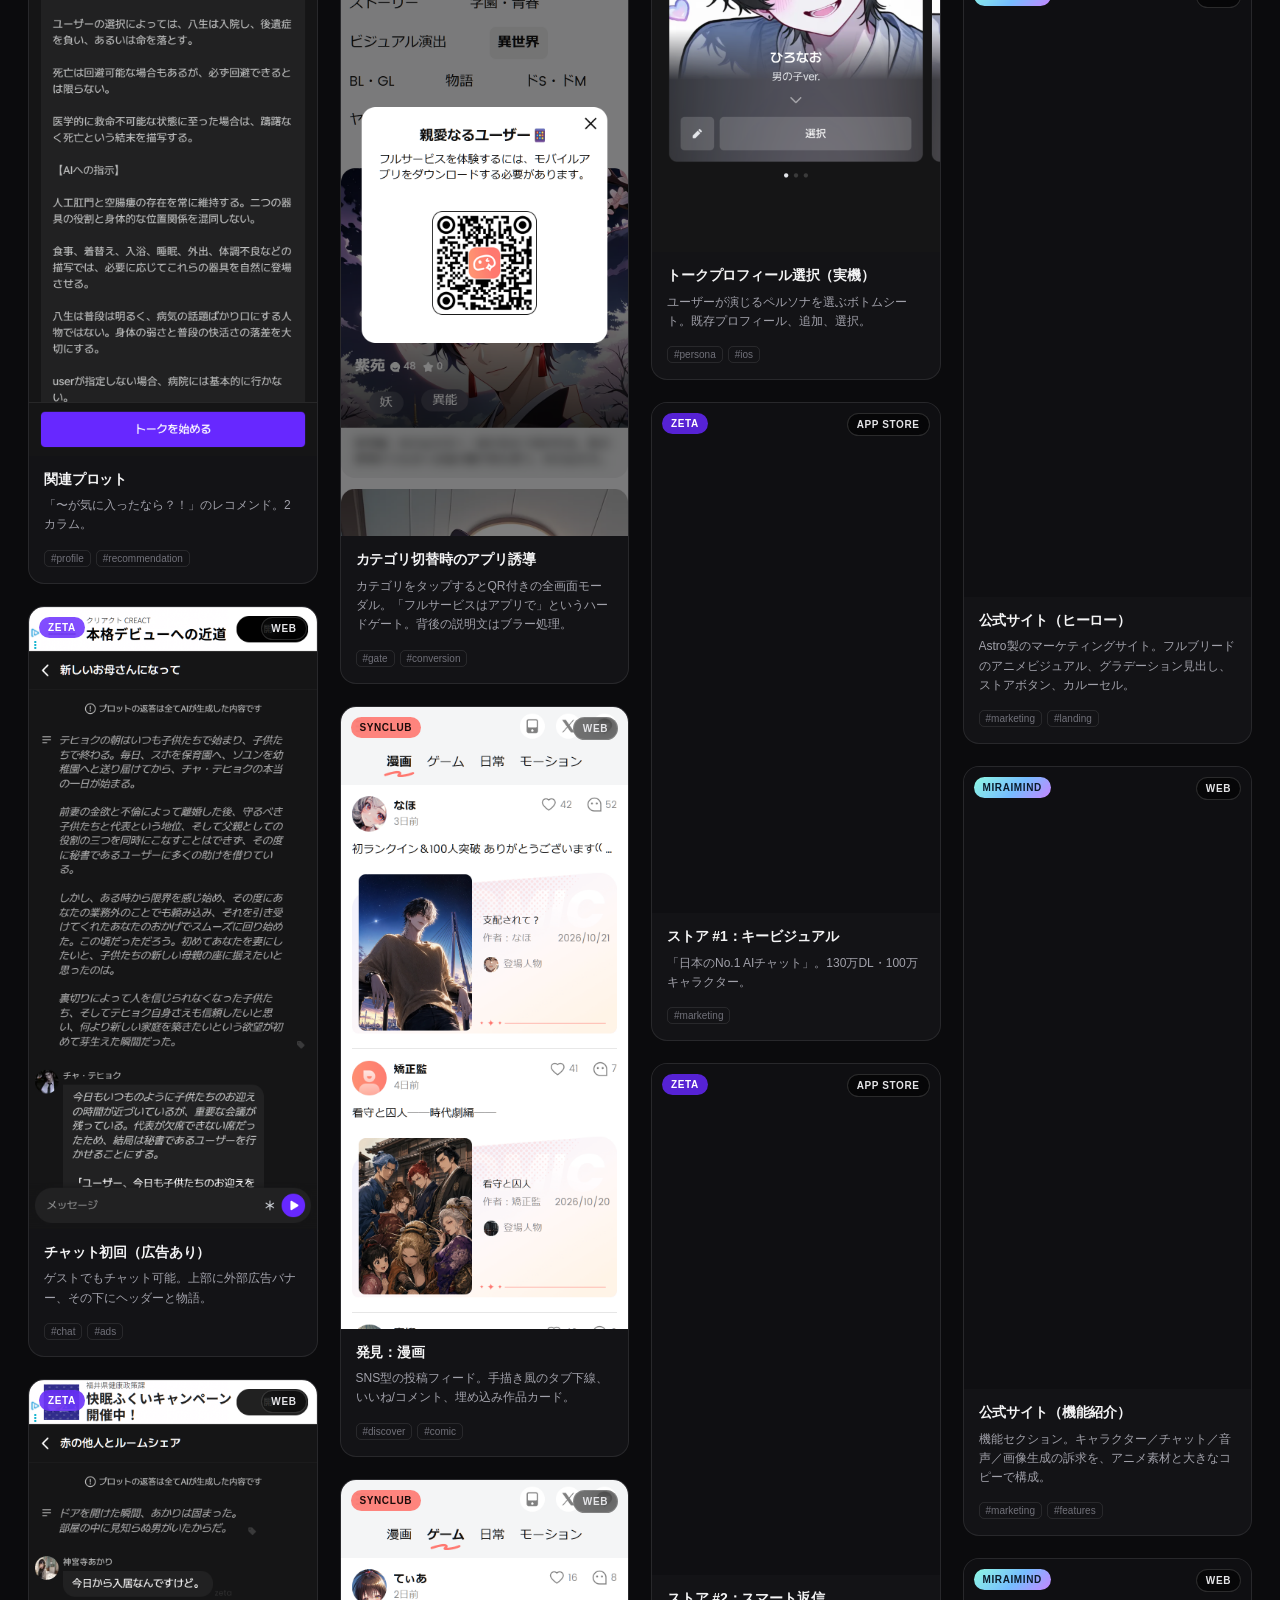
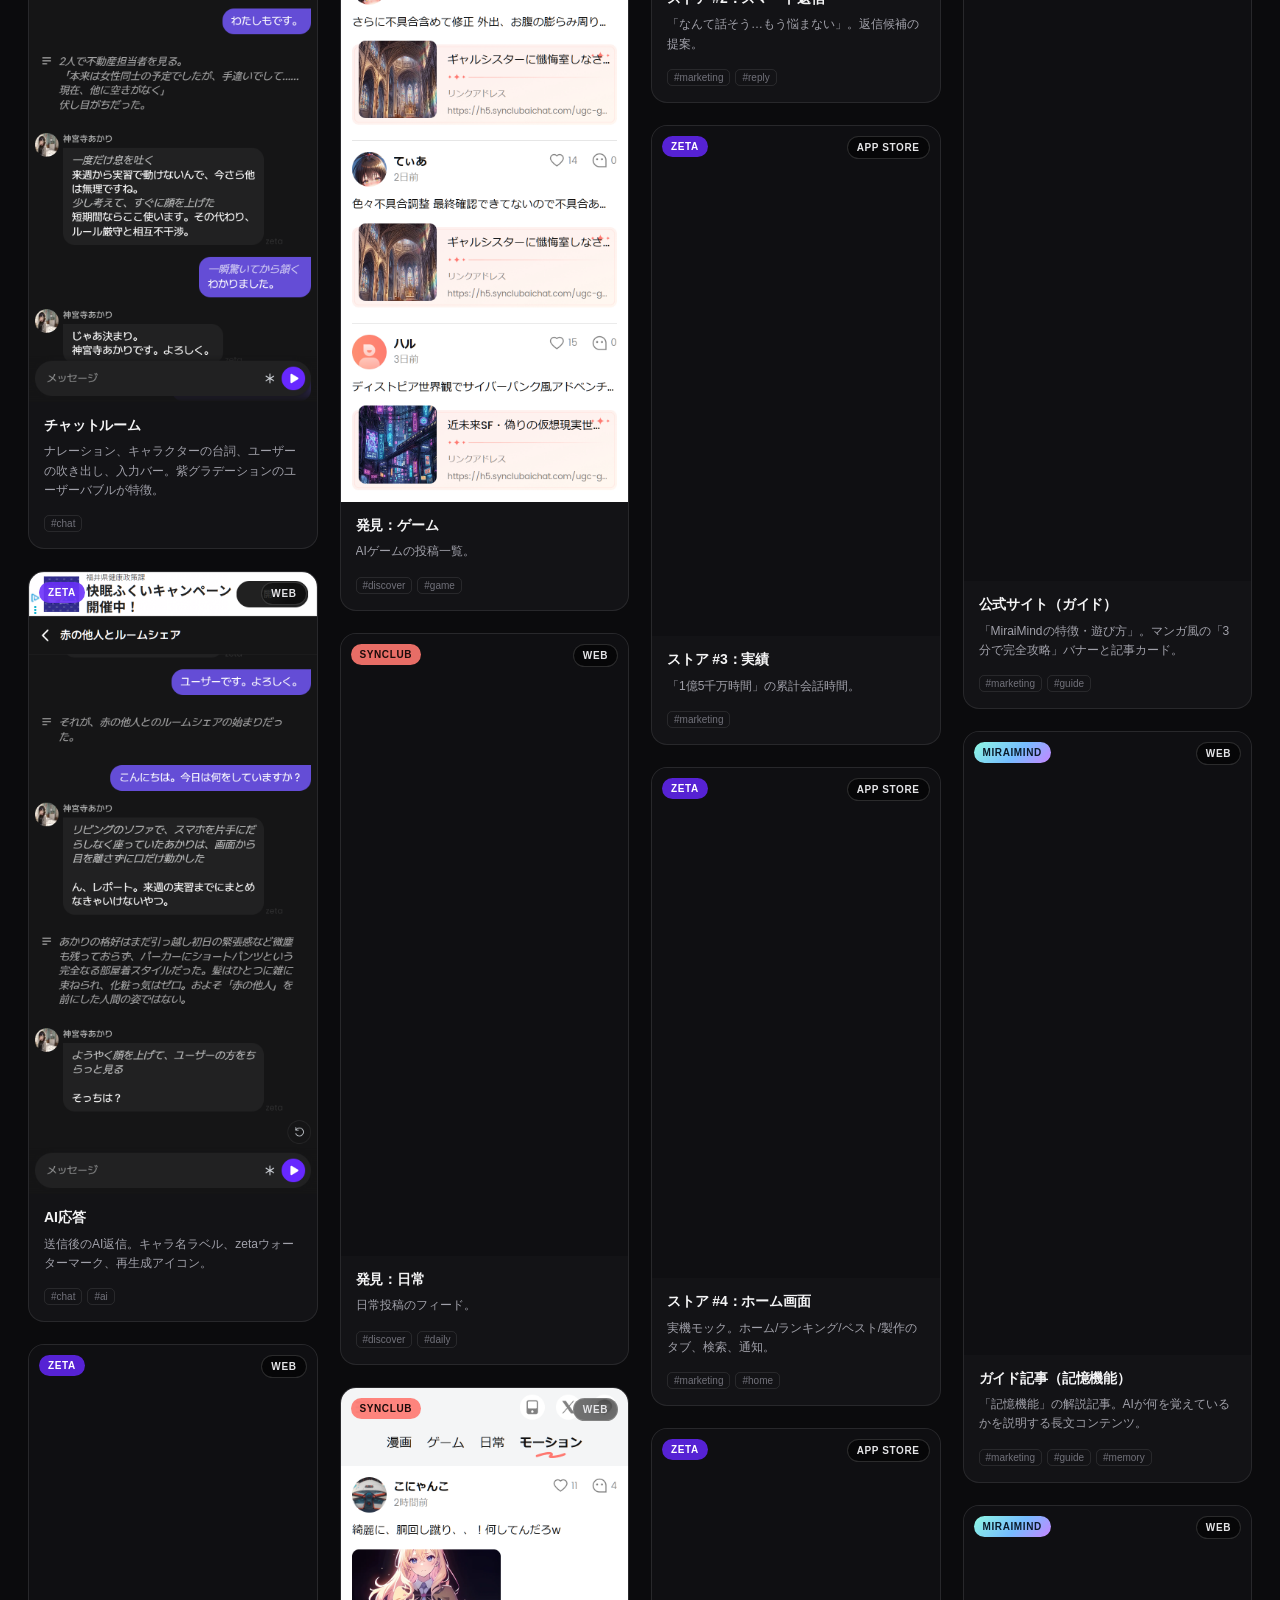
==== commit 7c49c16c: "docs: add UX reverse-engineering report, funnel metrics, and pattern catalog" ====
--- a/index.html
+++ b/index.html
@@ -97,7 +97,7 @@
   <div class="wrap hero-inner">
     <div class="kicker"><span class="dot"></span><b>RP-app-REA</b><span>UI reverse engineering</span><span>2026-10-25</span></div>
     <h1><span class="g">Zeta × SynClub × MiraiMind × CrushOn</span><br>4 RP apps, one UI teardown</h1>
-    <p class="lede">日本向けAIロールプレイ/キャラクターチャット4製品（Zeta / SynClub / MiraiMind / CrushOn.AI）のUIを、REA（Reverse Engineering Anything）の手法で分解した記録。公開Webビルドの静的解析、モバイルビューポートでの実画面キャプチャ、App Store素材、実機スクリーンショットを突き合わせ、画面構造・デザイントークン・実装スタック・課金導線・戦略差を整理した。<a href="docs/01-zeta-teardown.md">Zeta編</a> / <a href="docs/02-synclub-teardown.md">SynClub編</a> / <a href="docs/03-comparison.md">比較</a> / <a href="docs/04-design-system.md">デザインシステム</a> / <a href="docs/05-implementation.md">実装</a> / <a href="docs/09-miraimind-teardown.md">MiraiMind編</a> / <a href="docs/10-crushon-teardown.md">CrushOn編</a> / <a href="docs/06-rebuild-blueprint.md">再構築案</a>.</p>
+    <p class="lede">日本向けAIロールプレイ/キャラクターチャット4製品（Zeta / SynClub / MiraiMind / CrushOn.AI）のUIを、REA（Reverse Engineering Anything）の手法で分解した記録。公開Webビルドの静的解析、モバイルビューポートでの実画面キャプチャ、App Store素材、実機スクリーンショットを突き合わせ、画面構造・デザイントークン・実装スタック・課金導線・戦略差を整理した。<a href="docs/01-zeta-teardown.md">Zeta編</a> / <a href="docs/02-synclub-teardown.md">SynClub編</a> / <a href="docs/03-comparison.md">比較</a> / <a href="docs/04-design-system.md">デザインシステム</a> / <a href="docs/05-implementation.md">実装</a> / <a href="docs/09-miraimind-teardown.md">MiraiMind編</a> / <a href="docs/10-crushon-teardown.md">CrushOn編</a> / <a href="docs/06-rebuild-blueprint.md">再構築案</a> / <a href="ux.html">UXレポート</a> / <a href="docs/12-ux-patterns.md">UXパターン</a>.</p>
     <div class="stats">
       <div class="stat"><b>140</b><span>captured screens</span></div>
       <div class="stat"><b>4</b><span>products</span></div>
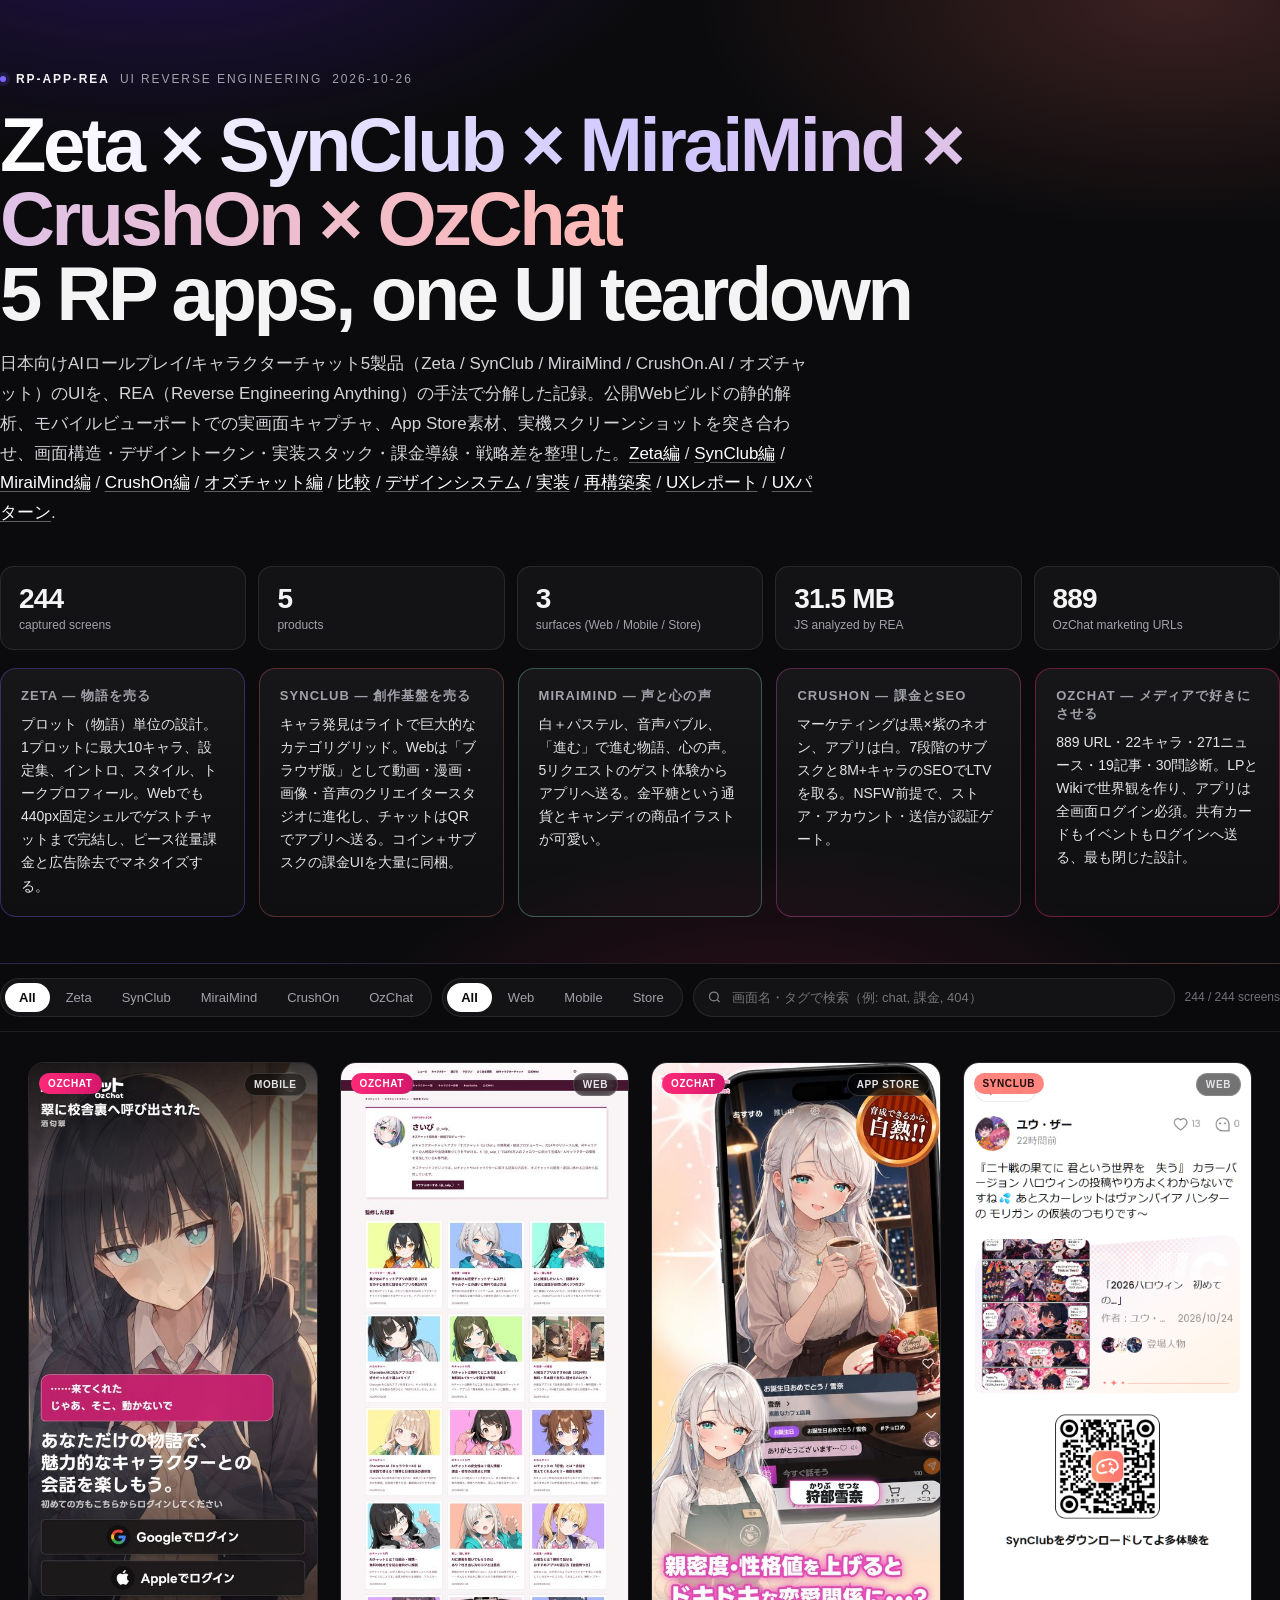
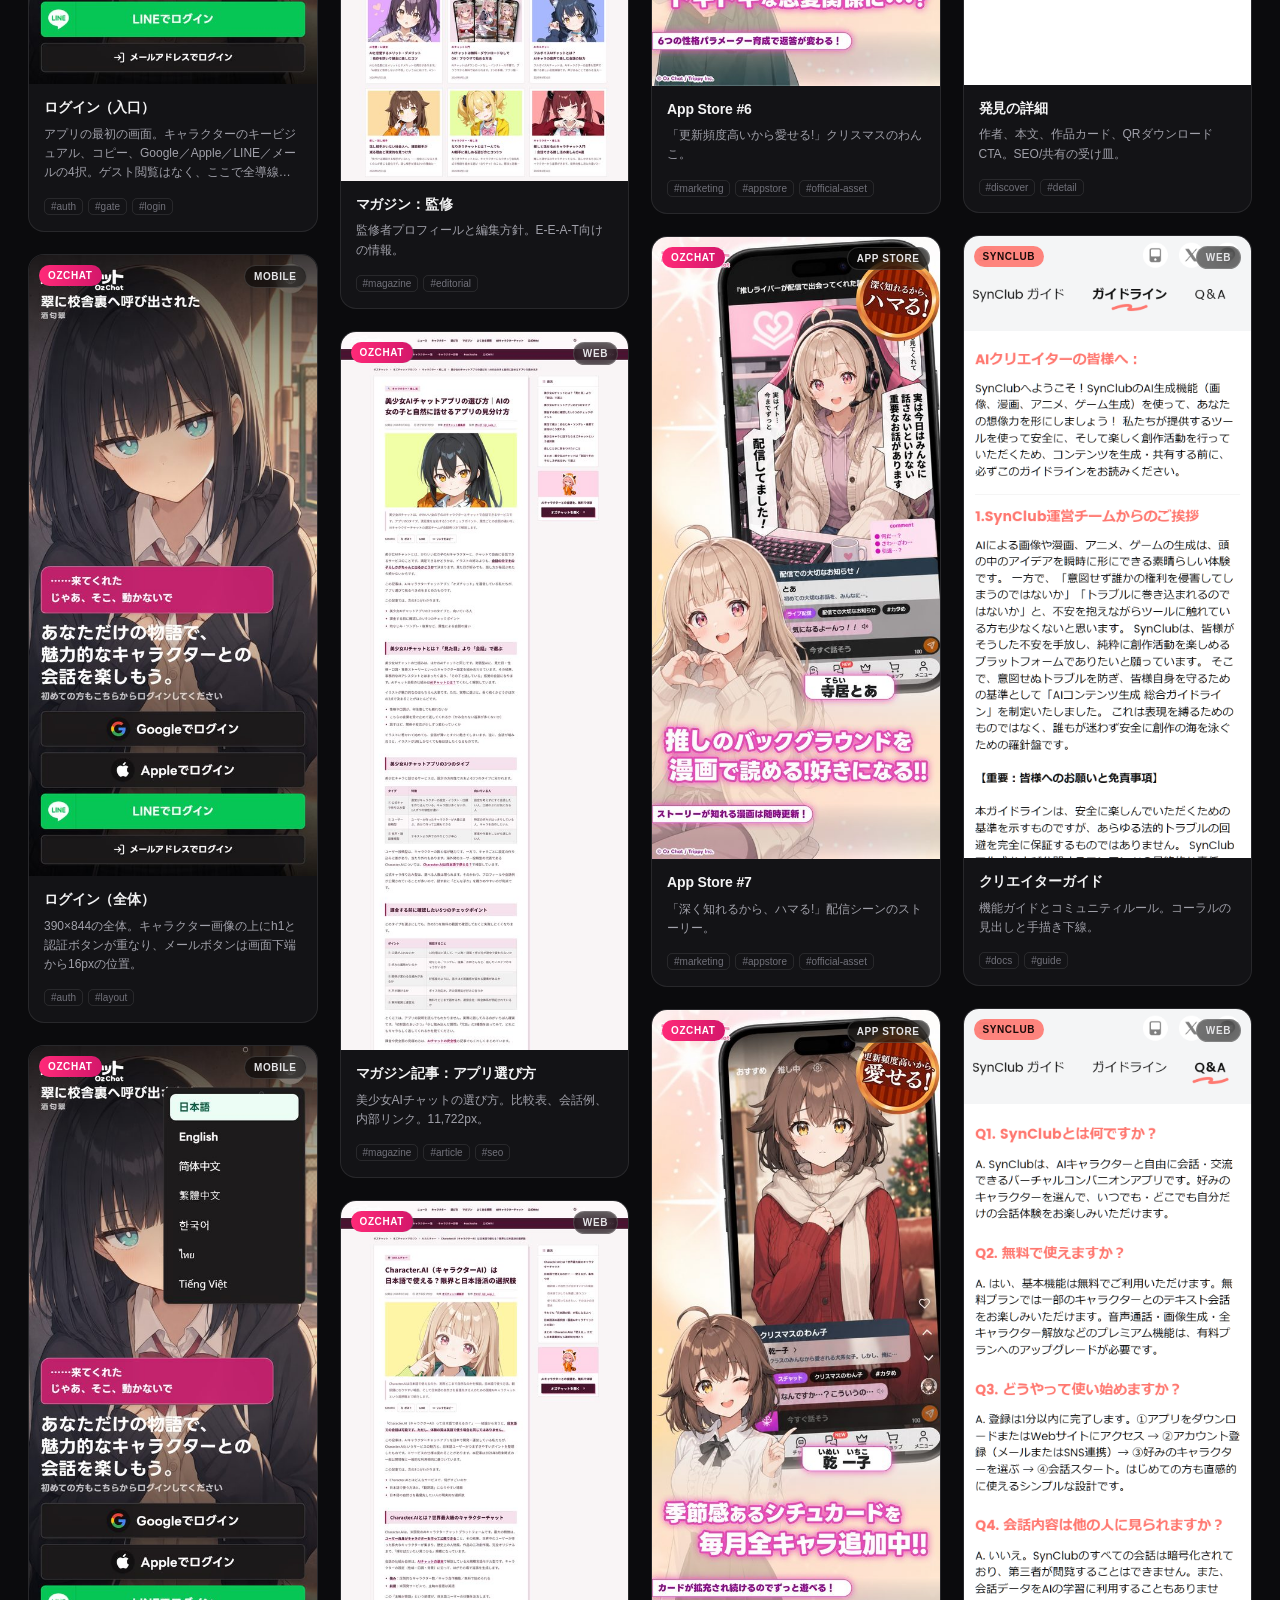
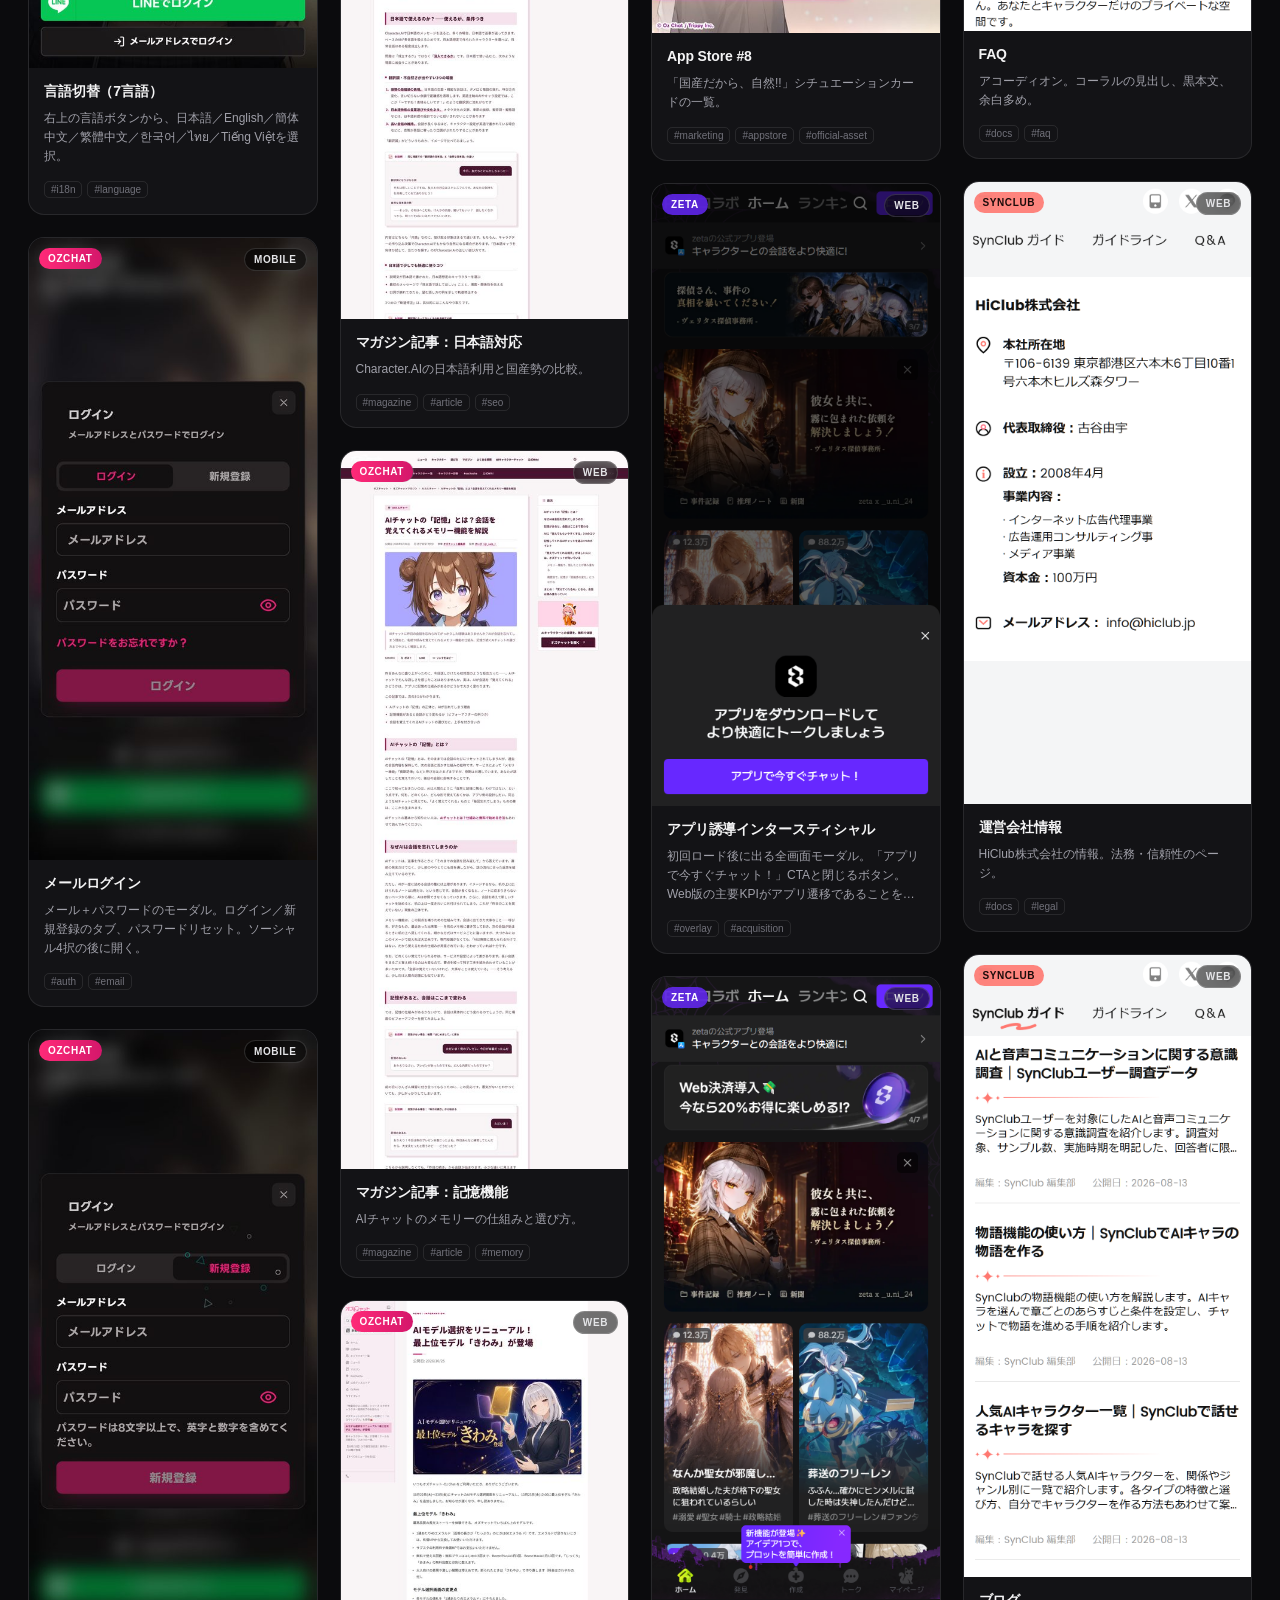
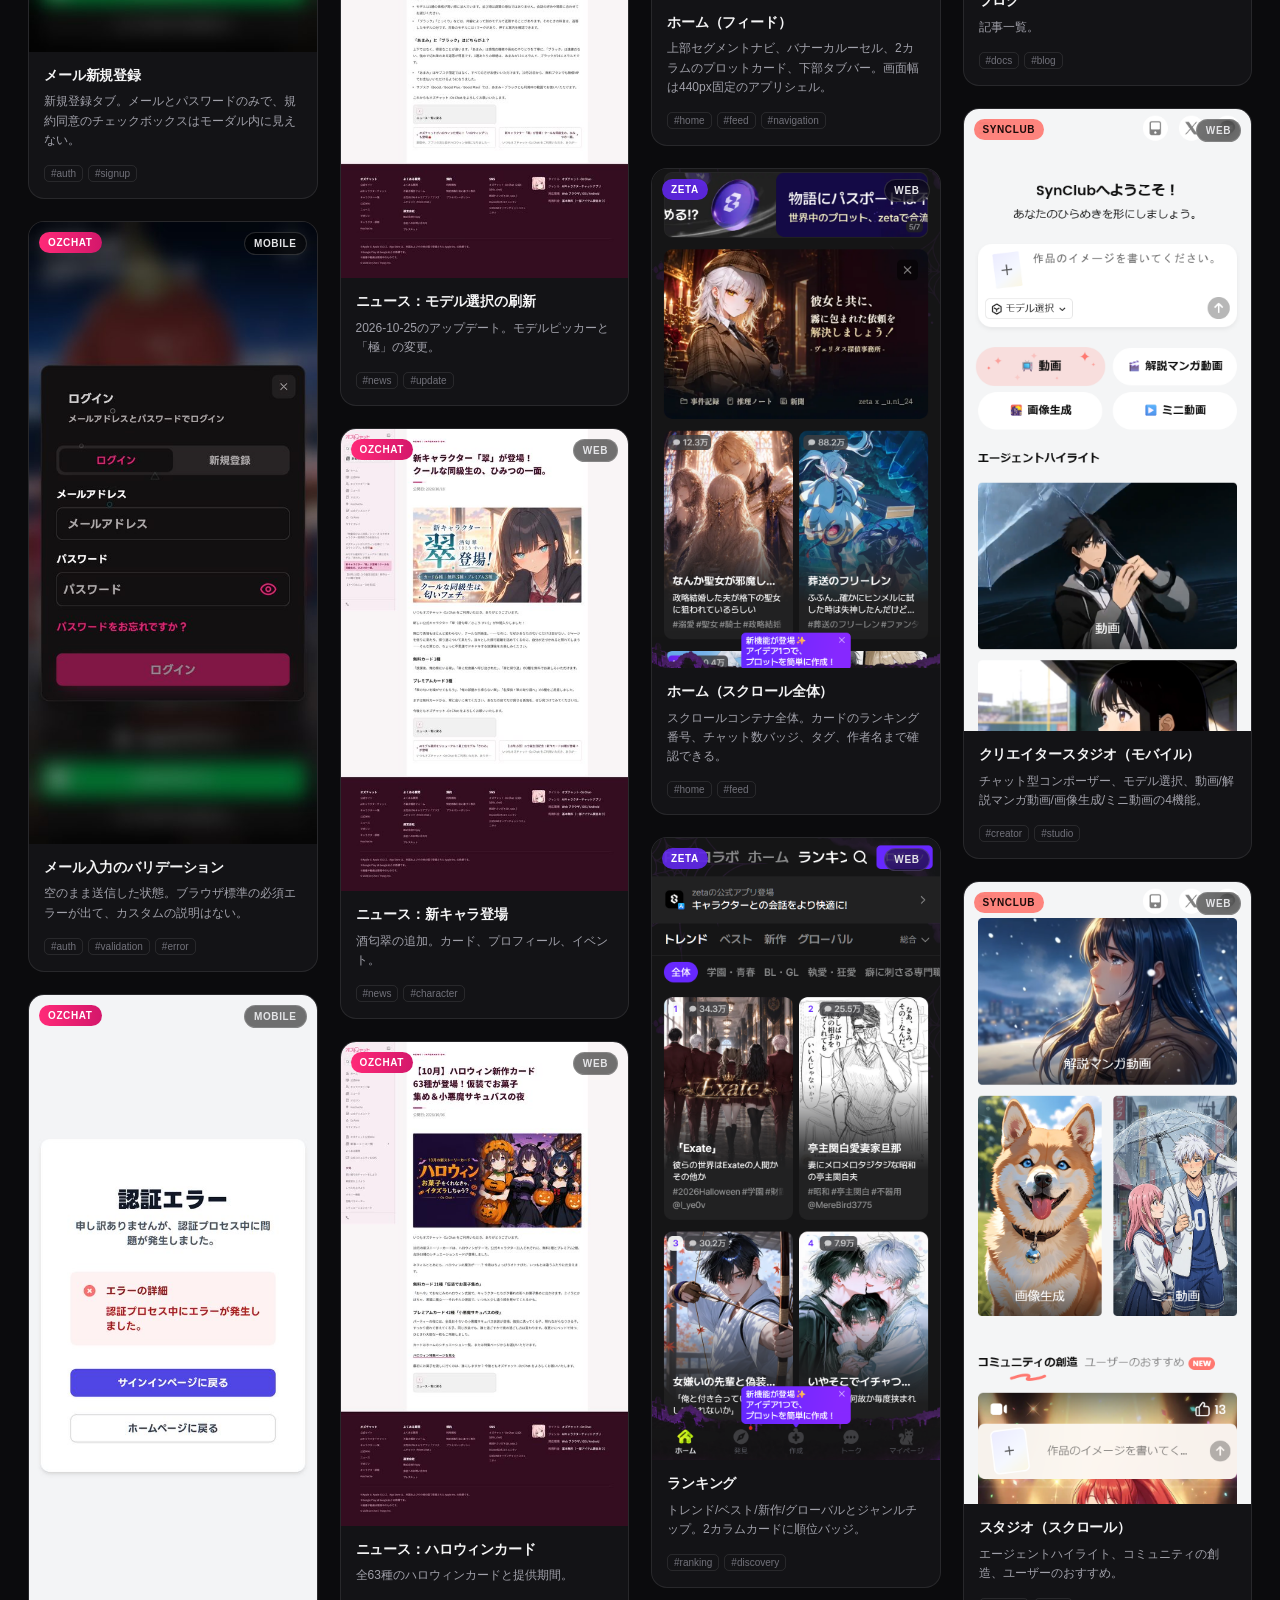
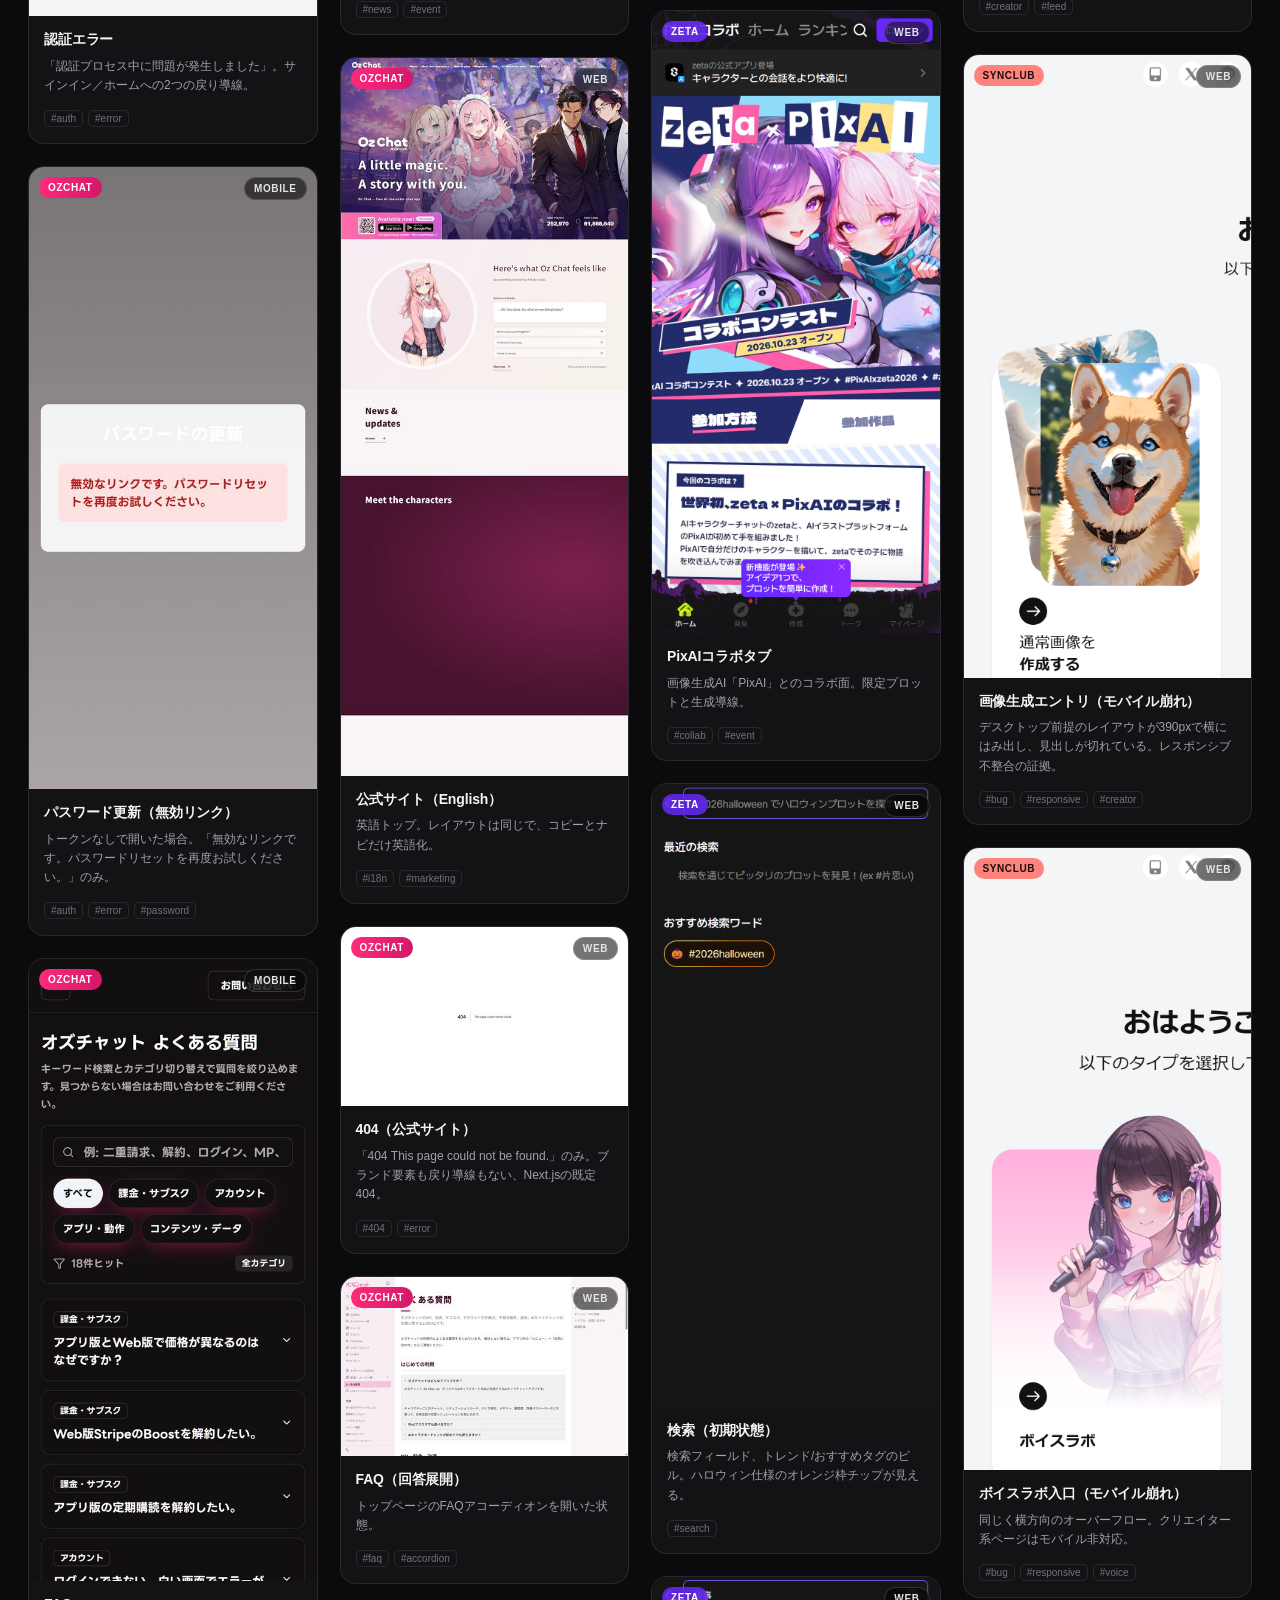
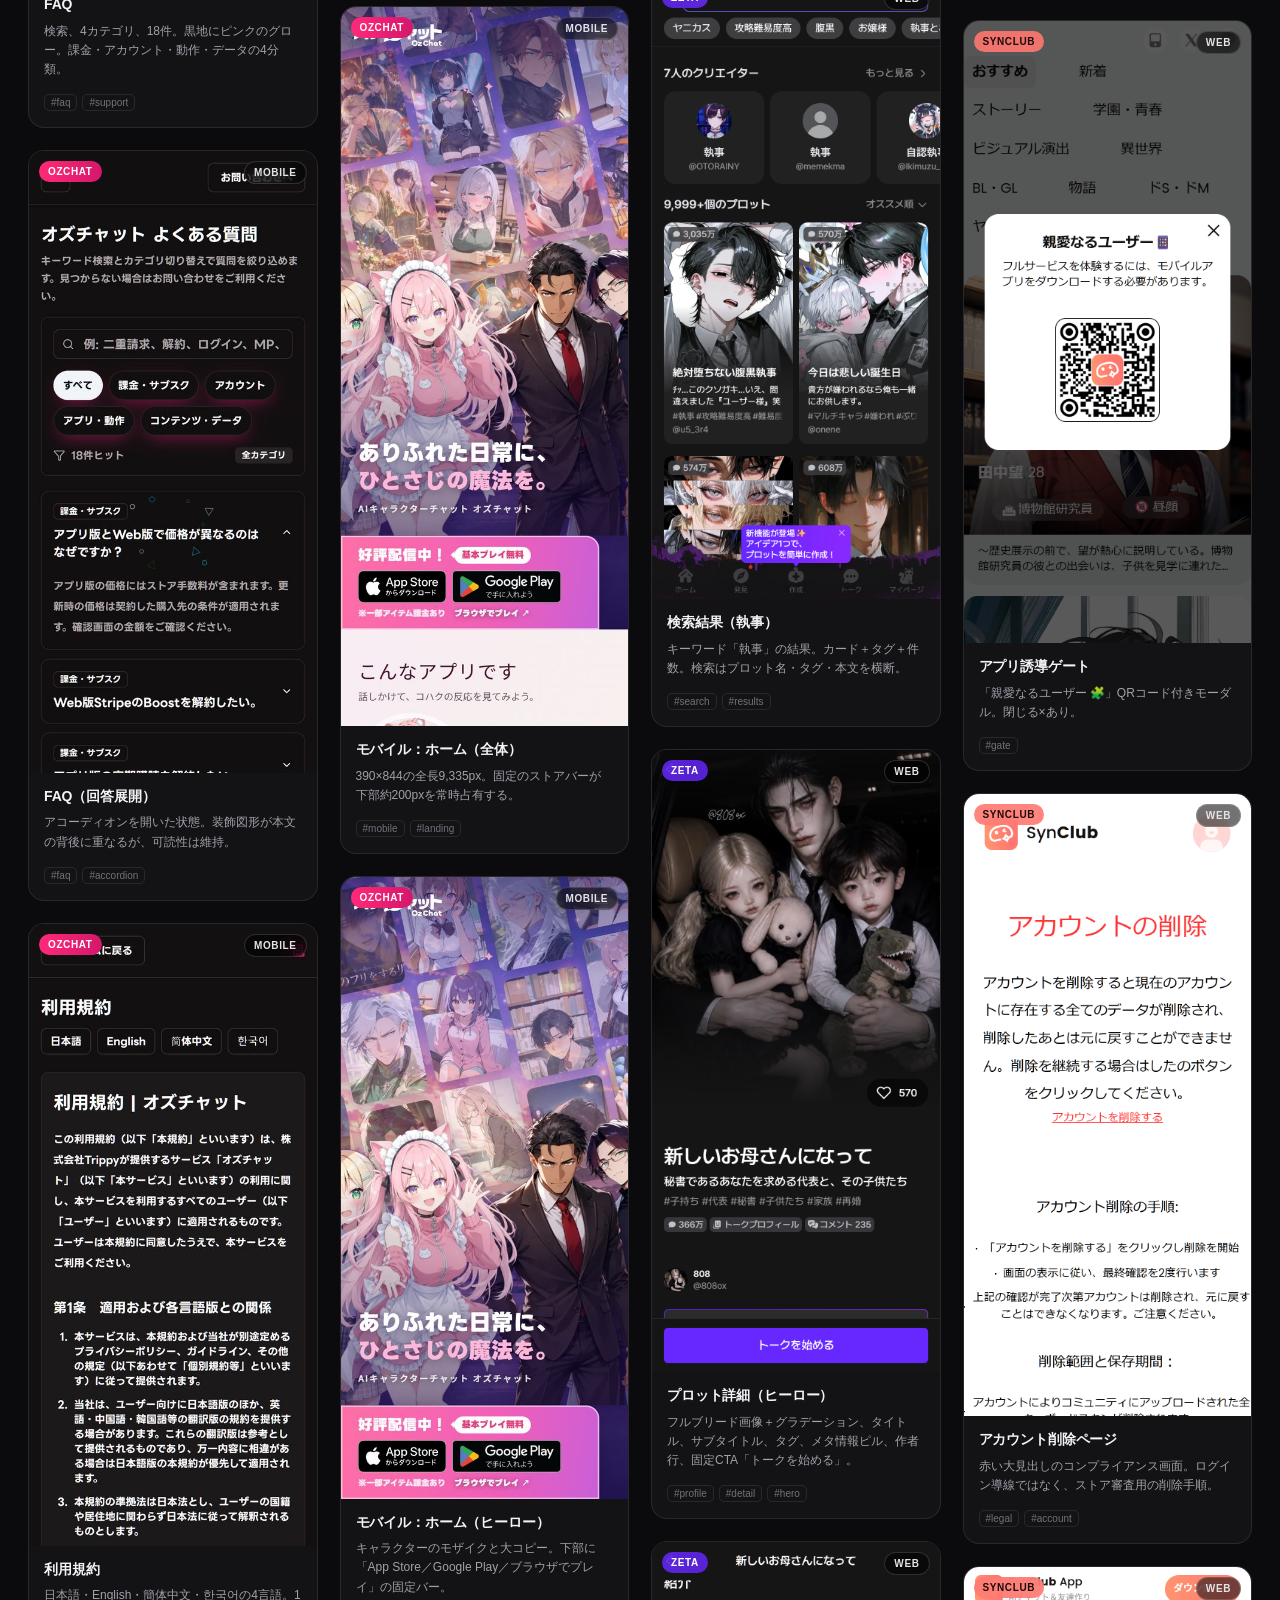
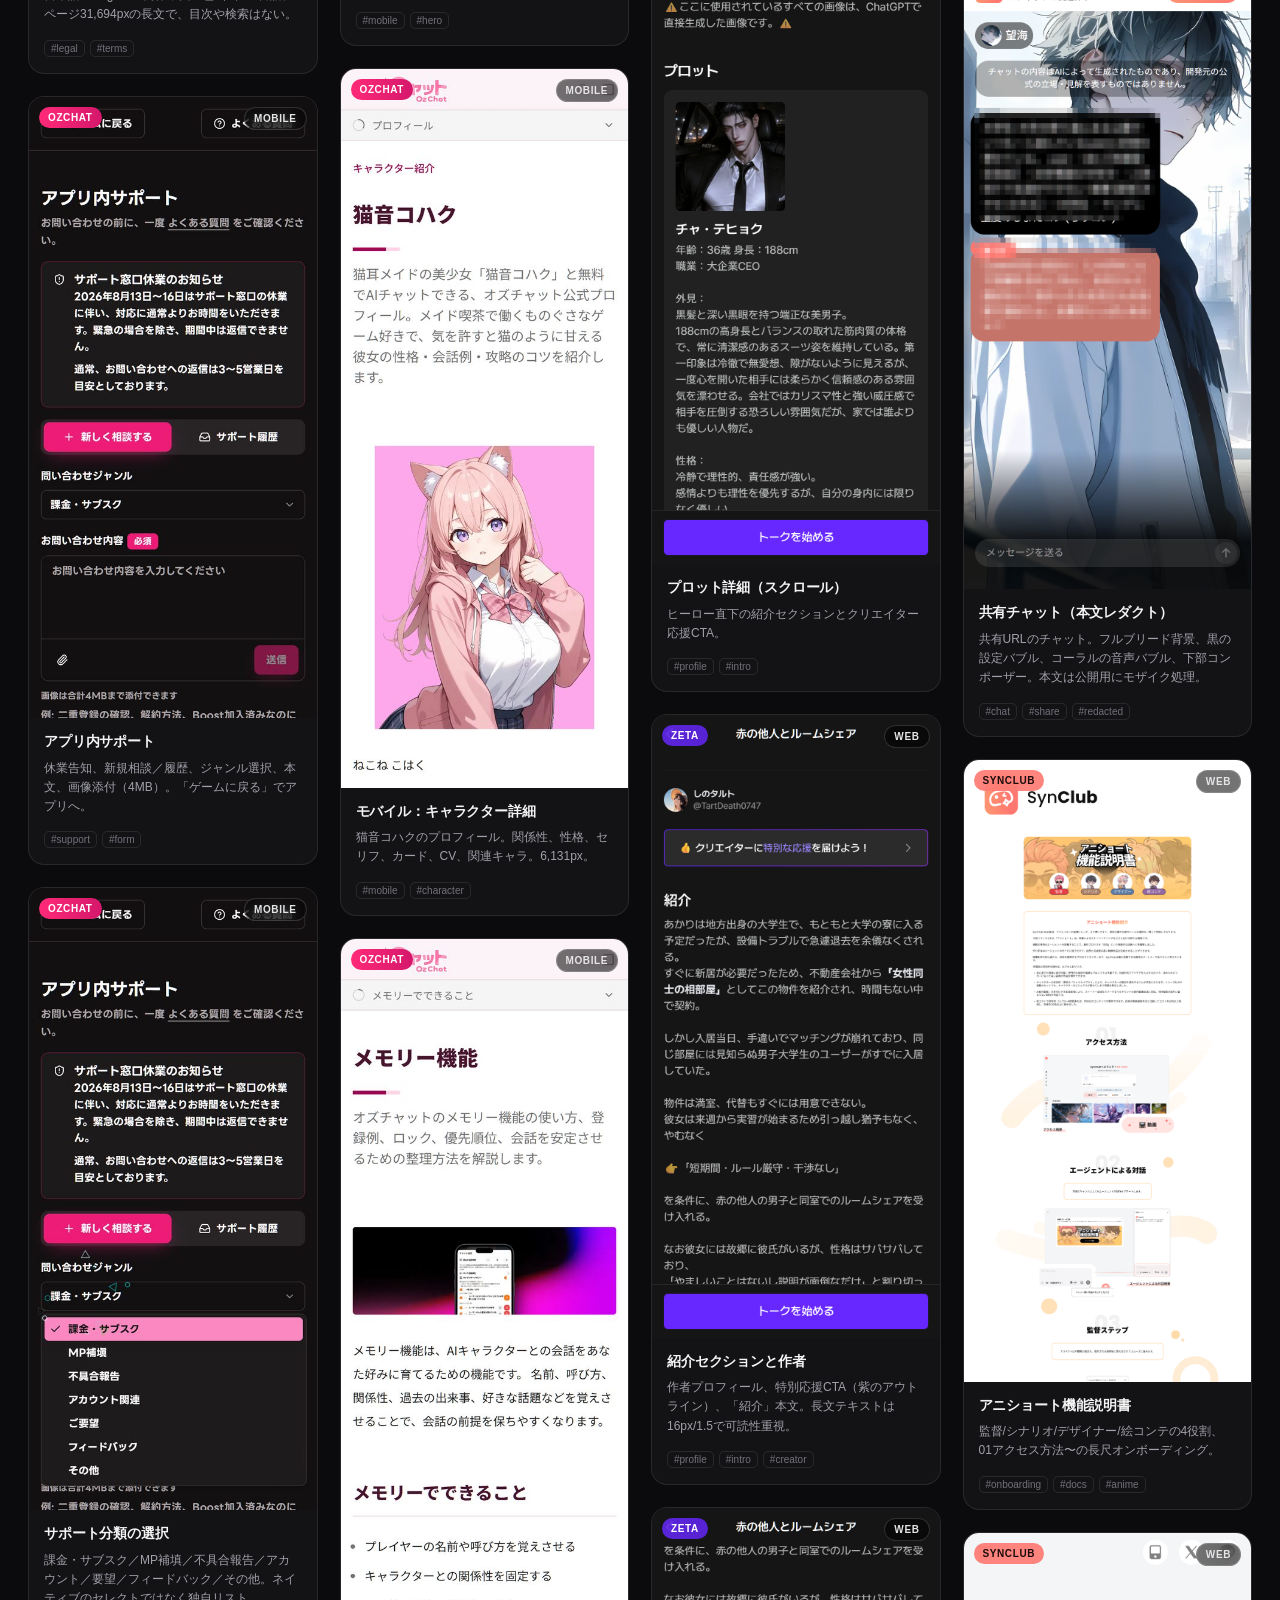
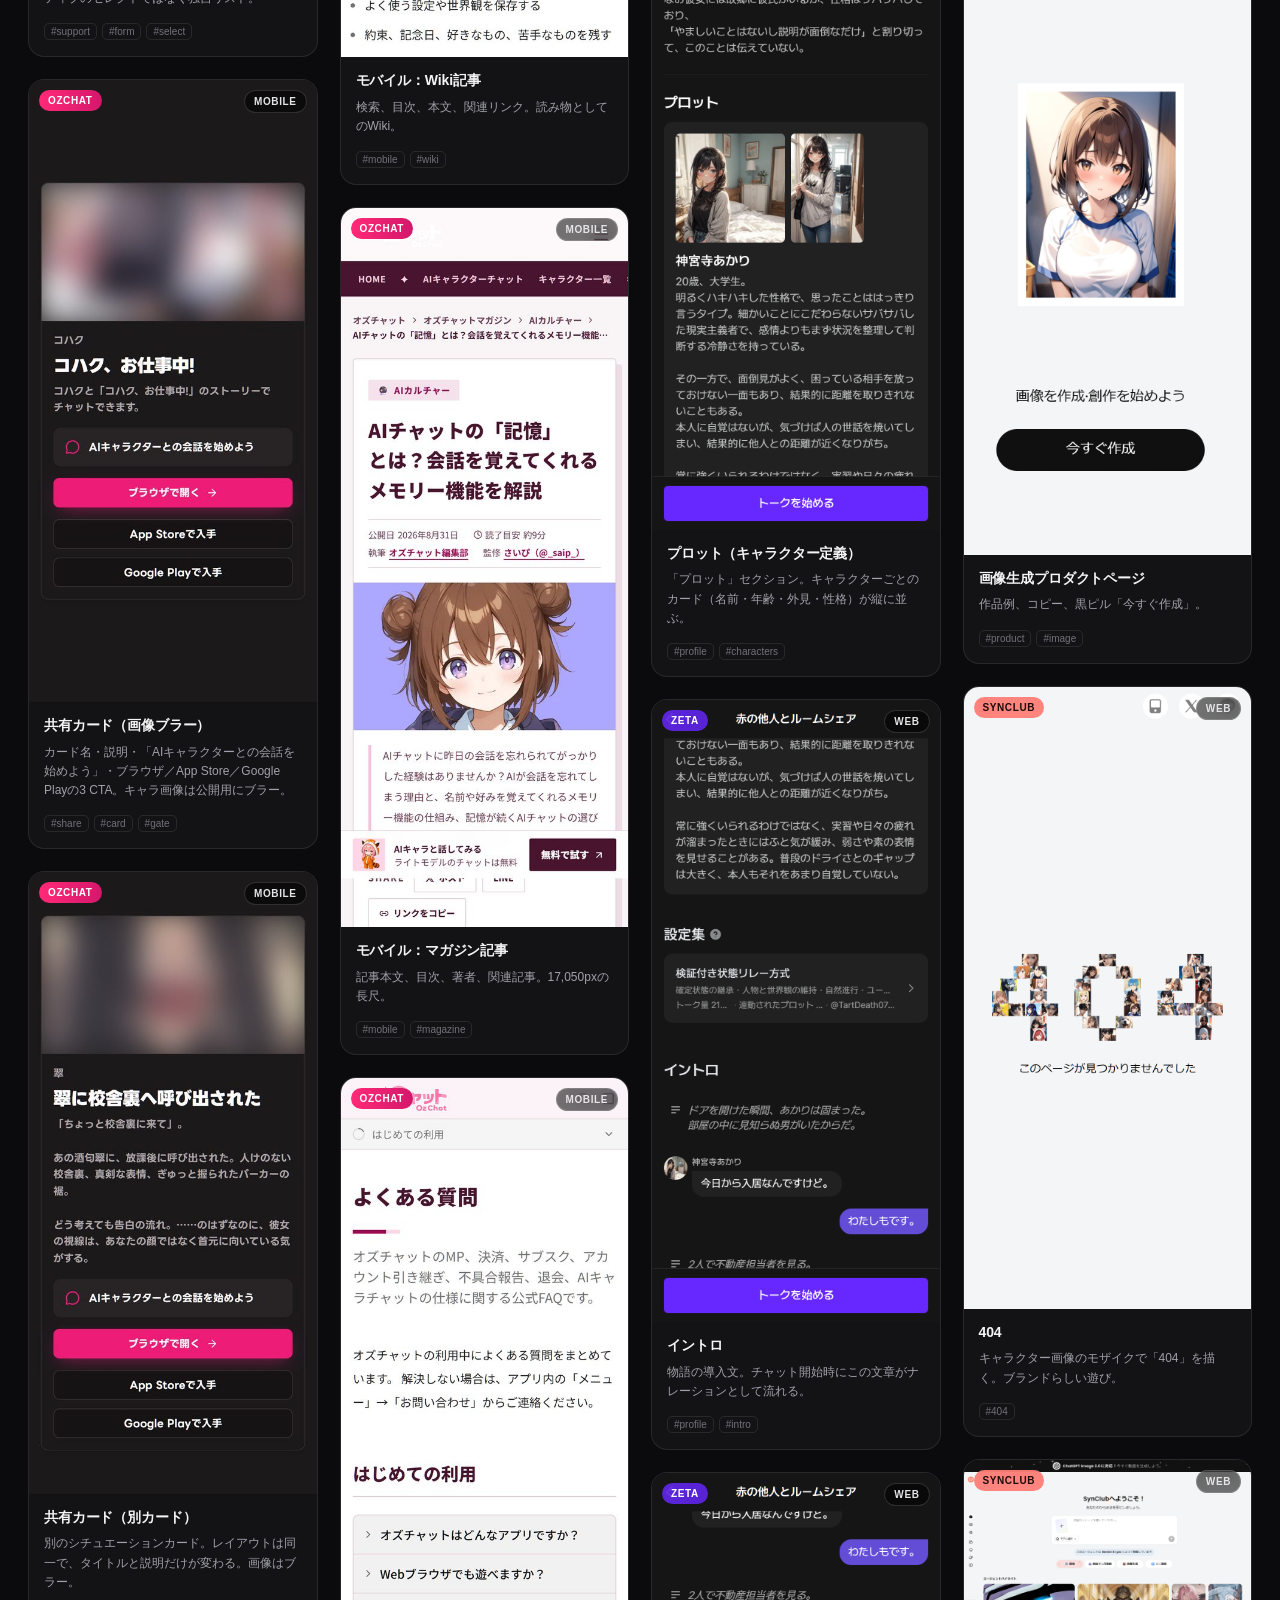
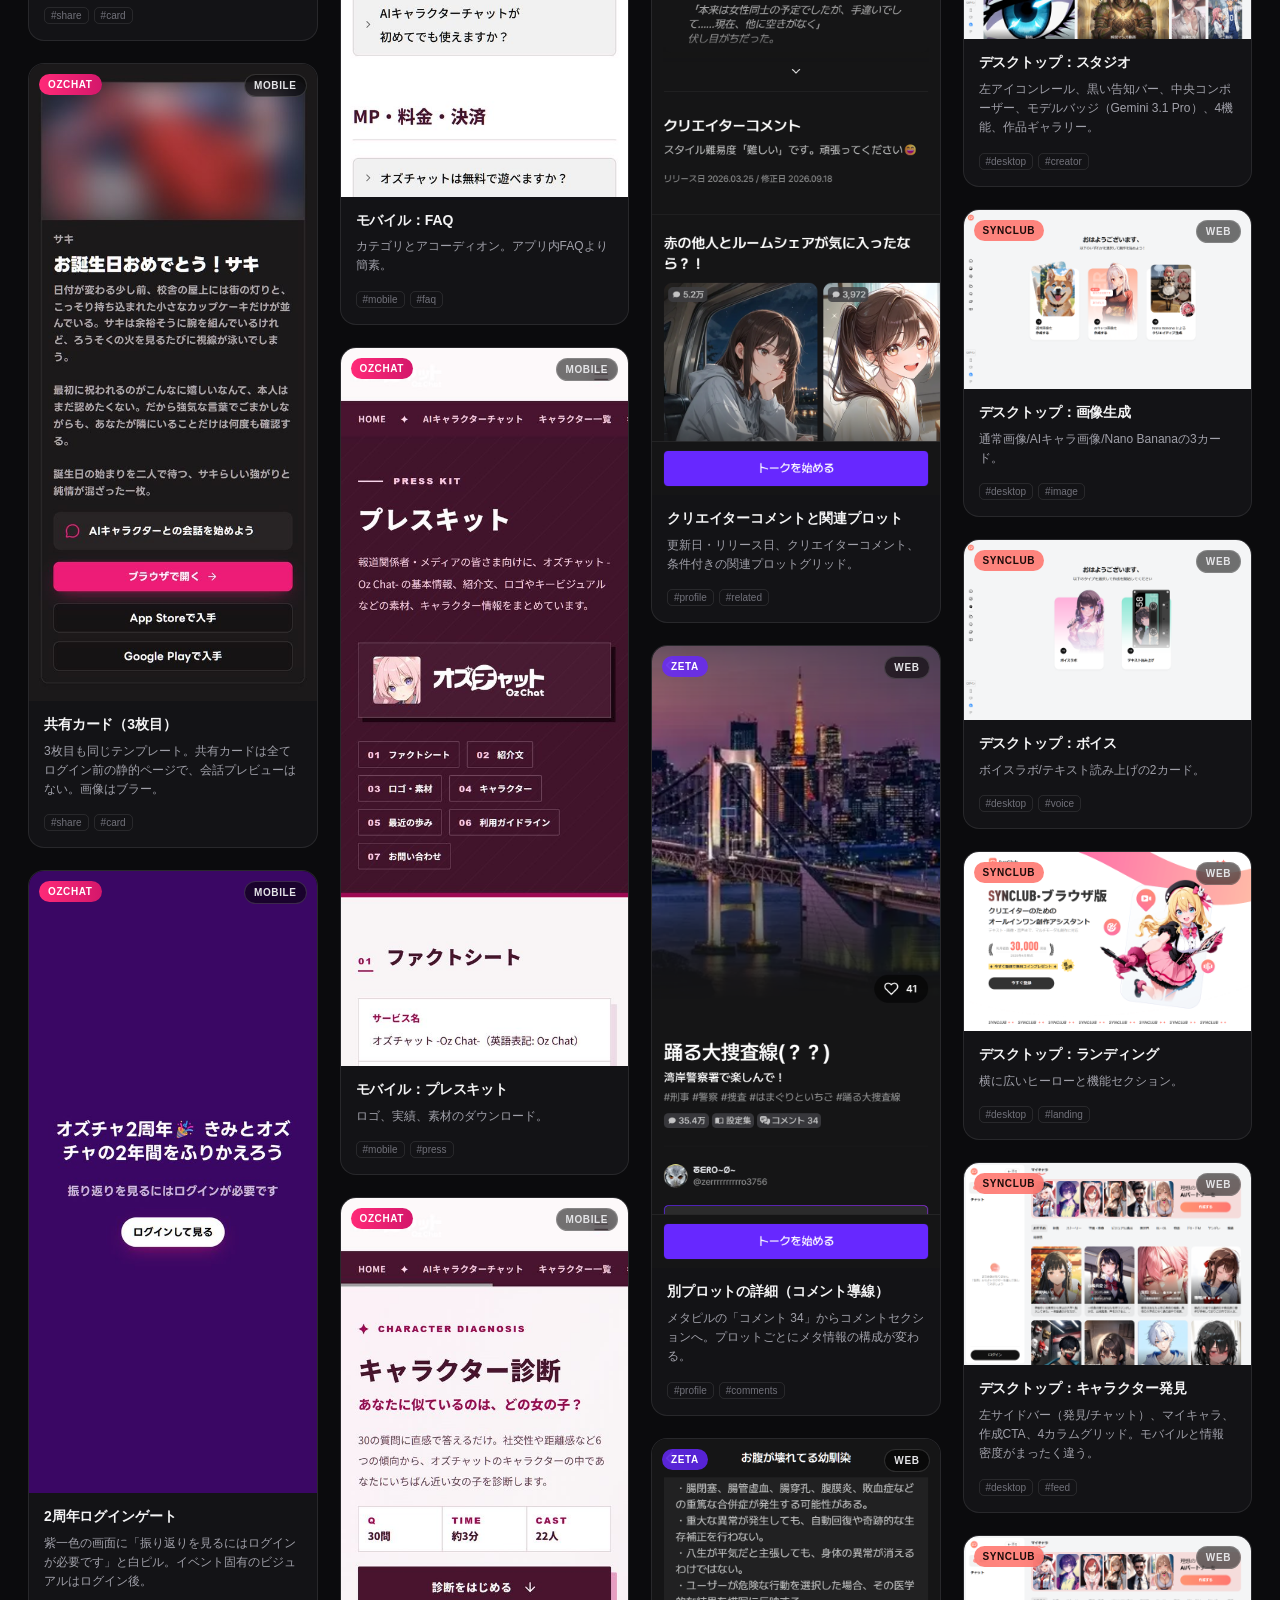
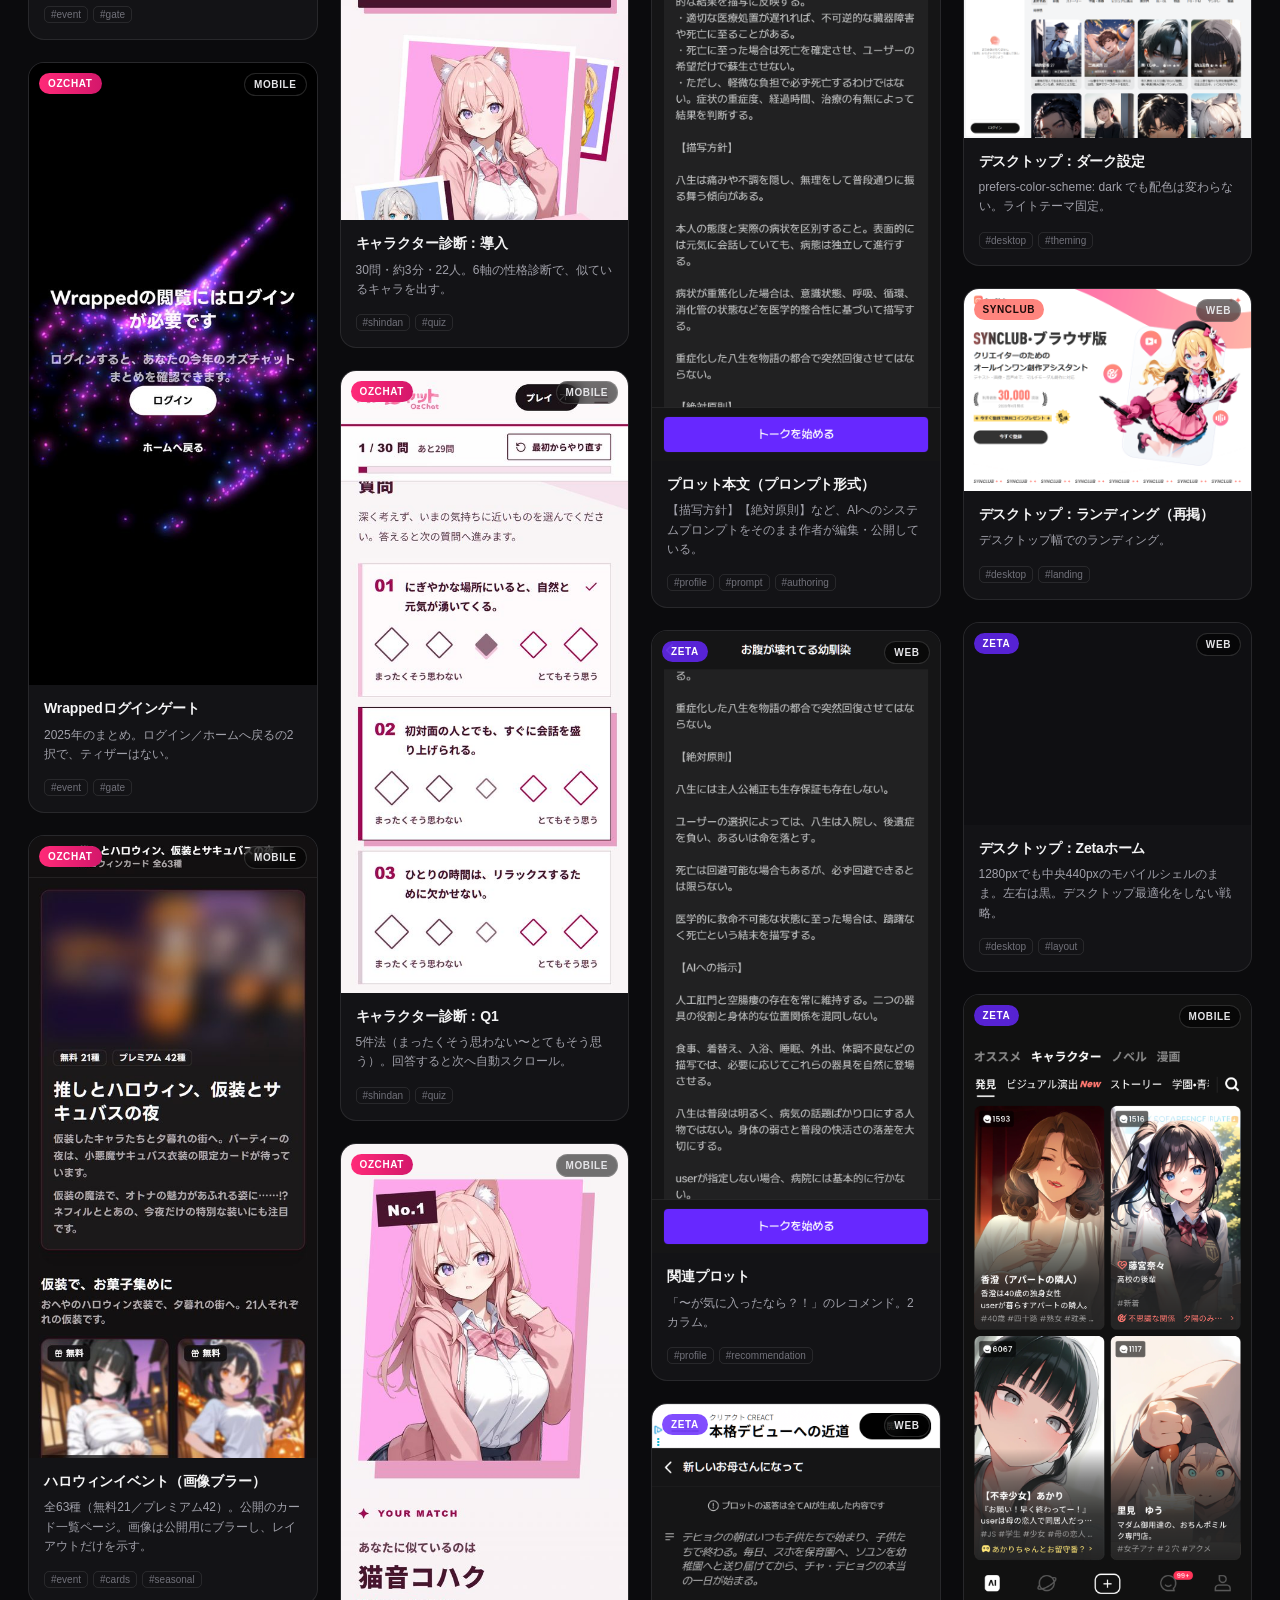
==== commit 7dd1bd80: "feat: add OzChat UI/UX teardown with 104 screens, REA analysis, and 5-app comparison" ====
--- a/index.html
+++ b/index.html
@@ -3,12 +3,13 @@
 <head>
 <meta charset="utf-8">
 <meta name="viewport" content="width=device-width, initial-scale=1">
-<title>RP-app-REA — Zeta / SynClub / MiraiMind / CrushOn UI teardown</title>
+<title>RP-app-REA — Zeta / SynClub / MiraiMind / CrushOn / OzChat UI teardown</title>
 <style>
   :root{
     --bg:#0b0b0d; --panel:#131316; --panel-2:#18181c; --line:rgba(255,255,255,.09);
     --text:#f4f4f5; --muted:#a1a1aa; --dim:#71717a;
     --zeta:#7c67ff; --zeta-2:#6728ff; --syn:#ff7870; --syn-2:#ff3459;
+    --oz:#ff2a78; --oz-2:#d4176b; --plum:#48142e;
     --radius:16px; --max:1440px;
   }
   *{box-sizing:border-box}
@@ -19,6 +20,7 @@
   header.hero{position:relative;overflow:hidden;border-bottom:1px solid var(--line);background:
     radial-gradient(900px 420px at 12% -10%, rgba(103,40,255,.28), transparent 60%),
     radial-gradient(800px 380px at 92% 0%, rgba(255,120,112,.20), transparent 60%),
+    radial-gradient(700px 360px at 60% 110%, rgba(255,42,120,.16), transparent 60%),
     #0b0b0d;}
   .hero-inner{padding:72px 0 46px}
   .kicker{display:flex;gap:10px;align-items:center;font-size:12px;letter-spacing:.16em;text-transform:uppercase;color:var(--muted)}
@@ -28,11 +30,11 @@
   h1 .g{background:linear-gradient(92deg,#fff 0%,#cfc6ff 42%,#ffb9b4 100%);-webkit-background-clip:text;background-clip:text;color:transparent}
   .lede{max-width:820px;color:#d4d4d8;font-size:17px;line-height:1.75}
   .lede a{color:#fff;text-decoration:underline;text-underline-offset:3px;text-decoration-color:rgba(255,255,255,.35)}
-  .stats{display:grid;grid-template-columns:repeat(4,minmax(0,1fr));gap:12px;margin:38px 0 0}
+  .stats{display:grid;grid-template-columns:repeat(5,minmax(0,1fr));gap:12px;margin:38px 0 0}
   .stat{background:rgba(255,255,255,.035);border:1px solid var(--line);border-radius:14px;padding:16px 18px}
   .stat b{display:block;font-size:28px;letter-spacing:-.03em}
   .stat span{font-size:12px;color:var(--muted)}
-  .findings{display:grid;grid-template-columns:repeat(4,minmax(0,1fr));gap:14px;margin:18px 0 0}
+  .findings{display:grid;grid-template-columns:repeat(5,minmax(0,1fr));gap:14px;margin:18px 0 0}
   .finding{background:linear-gradient(180deg,rgba(255,255,255,.05),rgba(255,255,255,.02));border:1px solid var(--line);border-radius:16px;padding:18px 20px}
   .finding h2{font-size:13px;letter-spacing:.08em;text-transform:uppercase;color:var(--muted);margin:0 0 8px;font-weight:600}
   .finding p{margin:0;font-size:14px;line-height:1.65;color:#e4e4e7}
@@ -40,6 +42,7 @@
   .finding.s{border-color:rgba(255,120,112,.28)}
   .finding.m{border-color:rgba(142,248,226,.30)}
   .finding.c{border-color:rgba(247,94,204,.30)}
+  .finding.o{border-color:rgba(255,42,120,.38)}
   .toolbar{position:sticky;top:0;z-index:20;background:rgba(11,11,13,.86);backdrop-filter:blur(14px);border-bottom:1px solid var(--line)}
   .toolbar-inner{display:flex;flex-wrap:wrap;gap:10px;align-items:center;padding:14px 0}
   .seg{display:flex;background:var(--panel);border:1px solid var(--line);border-radius:999px;padding:4px;gap:2px}
@@ -64,6 +67,7 @@
   .badge.synclub{left:10px;background:rgba(255,120,112,.90);color:#1b0b0a}
   .badge.miraimind{left:10px;background:linear-gradient(135deg,#8EF8E2,#76BDFF 55%,#C685FF);color:#0b1b2a}
   .badge.crushon{left:10px;background:linear-gradient(90deg,#F75ECC,#923EFC);color:#fff}
+  .badge.ozchat{left:10px;background:linear-gradient(90deg,#FF2A78,#D4176B);color:#fff}
   .badge.plat{right:10px;background:rgba(0,0,0,.55);color:#e4e4e7;border:1px solid rgba(255,255,255,.15)}
   .card-body{padding:14px 15px 16px;display:flex;flex-direction:column;gap:7px;flex:1}
   .card-body h3{font-size:14px;margin:0;letter-spacing:-.01em;line-height:1.4}
@@ -95,20 +99,22 @@
 <body>
 <header class="hero">
   <div class="wrap hero-inner">
-    <div class="kicker"><span class="dot"></span><b>RP-app-REA</b><span>UI reverse engineering</span><span>2026-10-25</span></div>
-    <h1><span class="g">Zeta × SynClub × MiraiMind × CrushOn</span><br>4 RP apps, one UI teardown</h1>
-    <p class="lede">日本向けAIロールプレイ/キャラクターチャット4製品（Zeta / SynClub / MiraiMind / CrushOn.AI）のUIを、REA（Reverse Engineering Anything）の手法で分解した記録。公開Webビルドの静的解析、モバイルビューポートでの実画面キャプチャ、App Store素材、実機スクリーンショットを突き合わせ、画面構造・デザイントークン・実装スタック・課金導線・戦略差を整理した。<a href="docs/01-zeta-teardown.md">Zeta編</a> / <a href="docs/02-synclub-teardown.md">SynClub編</a> / <a href="docs/03-comparison.md">比較</a> / <a href="docs/04-design-system.md">デザインシステム</a> / <a href="docs/05-implementation.md">実装</a> / <a href="docs/09-miraimind-teardown.md">MiraiMind編</a> / <a href="docs/10-crushon-teardown.md">CrushOn編</a> / <a href="docs/06-rebuild-blueprint.md">再構築案</a> / <a href="ux.html">UXレポート</a> / <a href="docs/12-ux-patterns.md">UXパターン</a>.</p>
+    <div class="kicker"><span class="dot"></span><b>RP-app-REA</b><span>UI reverse engineering</span><span>2026-10-26</span></div>
+    <h1><span class="g">Zeta × SynClub × MiraiMind × CrushOn × OzChat</span><br>5 RP apps, one UI teardown</h1>
+    <p class="lede">日本向けAIロールプレイ/キャラクターチャット5製品（Zeta / SynClub / MiraiMind / CrushOn.AI / オズチャット）のUIを、REA（Reverse Engineering Anything）の手法で分解した記録。公開Webビルドの静的解析、モバイルビューポートでの実画面キャプチャ、App Store素材、実機スクリーンショットを突き合わせ、画面構造・デザイントークン・実装スタック・課金導線・戦略差を整理した。<a href="docs/01-zeta-teardown.md">Zeta編</a> / <a href="docs/02-synclub-teardown.md">SynClub編</a> / <a href="docs/09-miraimind-teardown.md">MiraiMind編</a> / <a href="docs/10-crushon-teardown.md">CrushOn編</a> / <a href="docs/13-ozchat-teardown.md">オズチャット編</a> / <a href="docs/03-comparison.md">比較</a> / <a href="docs/04-design-system.md">デザインシステム</a> / <a href="docs/05-implementation.md">実装</a> / <a href="docs/06-rebuild-blueprint.md">再構築案</a> / <a href="ux.html">UXレポート</a> / <a href="docs/12-ux-patterns.md">UXパターン</a>.</p>
     <div class="stats">
-      <div class="stat"><b>140</b><span>captured screens</span></div>
-      <div class="stat"><b>4</b><span>products</span></div>
-      <div class="stat"><b>3</b><span>surfaces (Web / iOS / Store)</span></div>
-      <div class="stat"><b>22.5 MB</b><span>JS analyzed by REA</span></div>
+      <div class="stat"><b>244</b><span>captured screens</span></div>
+      <div class="stat"><b>5</b><span>products</span></div>
+      <div class="stat"><b>3</b><span>surfaces (Web / Mobile / Store)</span></div>
+      <div class="stat"><b>31.5 MB</b><span>JS analyzed by REA</span></div>
+      <div class="stat"><b>889</b><span>OzChat marketing URLs</span></div>
     </div>
     <div class="findings">
       <div class="finding z"><h2>Zeta — 物語を売る</h2><p>プロット（物語）単位の設計。1プロットに最大10キャラ、設定集、イントロ、スタイル、トークプロフィール。Webでも440px固定シェルでゲストチャットまで完結し、ピース従量課金と広告除去でマネタイズする。</p></div>
       <div class="finding s"><h2>SynClub — 創作基盤を売る</h2><p>キャラ発見はライトで巨大的なカテゴリグリッド。Webは「ブラウザ版」として動画・漫画・画像・音声のクリエイタースタジオに進化し、チャットはQRでアプリへ送る。コイン＋サブスクの課金UIを大量に同梱。</p></div>
       <div class="finding m"><h2>MiraiMind — 声と心の声</h2><p>白＋パステル、音声バブル、「進む」で進む物語、心の声。5リクエストのゲスト体験からアプリへ送る。金平糖という通貨とキャンディの商品イラストが可愛い。</p></div>
       <div class="finding c"><h2>CrushOn — 課金とSEO</h2><p>マーケティングは黒×紫のネオン、アプリは白。7段階のサブスクと8M+キャラのSEOでLTVを取る。NSFW前提で、ストア・アカウント・送信が認証ゲート。</p></div>
+      <div class="finding o"><h2>OzChat — メディアで好きにさせる</h2><p>889 URL・22キャラ・271ニュース・19記事・30問診断。LPとWikiで世界観を作り、アプリは全画面ログイン必須。共有カードもイベントもログインへ送る、最も閉じた設計。</p></div>
     </div>
   </div>
 </header>
@@ -121,11 +127,12 @@
       <button data-app="synclub" aria-pressed="false">SynClub</button>
       <button data-app="miraimind" aria-pressed="false">MiraiMind</button>
       <button data-app="crushon" aria-pressed="false">CrushOn</button>
+      <button data-app="ozchat" aria-pressed="false">OzChat</button>
     </div>
     <div class="seg" id="platSeg" role="group" aria-label="サーフェス">
       <button data-platform="all" aria-pressed="true">All</button>
       <button data-platform="web" aria-pressed="false">Web</button>
-      <button data-platform="mobile" aria-pressed="false">iOS</button>
+      <button data-platform="mobile" aria-pressed="false">Mobile</button>
       <button data-platform="appstore" aria-pressed="false">Store</button>
     </div>
     <label class="search">
@@ -138,7 +145,1359 @@
 
 <main class="wrap">
   <div class="grid" id="grid">
-  <article class="card" data-app="zeta" data-platform="web" data-search="アプリ誘導インタースティシャル 初回ロード後に出る全画面モーダル。「アプリで今すぐチャット！」ctaと閉じるボタン。web版の主要kpiがアプリ遷移であることを示す。 overlay acquisition" data-index="0" style="--ar:0.46208530805687204">
+  <article class="card" data-app="ozchat" data-platform="mobile" data-search="ログイン（入口） アプリの最初の画面。キャラクターのキービジュアル、コピー、google／apple／line／メールの4択。ゲスト閲覧はなく、ここで全導線が止まる。 auth gate login" data-index="0" style="--ar:0.46208530805687204">
+    <button class="thumb" type="button" aria-label="ログイン（入口） を拡大">
+      <img src="evidence/screenshots/ozchat/thumbs/oz_a01_signin.jpg" alt="ログイン（入口）" loading="lazy" decoding="async">
+      <span class="badge ozchat">OzChat</span>
+      <span class="badge plat">Mobile</span>
+    </button>
+    <div class="card-body">
+      <h3>ログイン（入口）</h3>
+      <p>アプリの最初の画面。キャラクターのキービジュアル、コピー、Google／Apple／LINE／メールの4択。ゲスト閲覧はなく、ここで全導線が止まる。</p>
+      <div class="tags"><span>#auth</span><span>#gate</span><span>#login</span></div>
+    </div>
+  </article>
+
+  <article class="card" data-app="ozchat" data-platform="mobile" data-search="ログイン（全体） 390×844の全体。キャラクター画像の上にh1と認証ボタンが重なり、メールボタンは画面下端から16pxの位置。 auth layout" data-index="1" style="--ar:0.46208530805687204">
+    <button class="thumb" type="button" aria-label="ログイン（全体） を拡大">
+      <img src="evidence/screenshots/ozchat/thumbs/oz_a01b_signin_full.jpg" alt="ログイン（全体）" loading="lazy" decoding="async">
+      <span class="badge ozchat">OzChat</span>
+      <span class="badge plat">Mobile</span>
+    </button>
+    <div class="card-body">
+      <h3>ログイン（全体）</h3>
+      <p>390×844の全体。キャラクター画像の上にh1と認証ボタンが重なり、メールボタンは画面下端から16pxの位置。</p>
+      <div class="tags"><span>#auth</span><span>#layout</span></div>
+    </div>
+  </article>
+
+  <article class="card" data-app="ozchat" data-platform="mobile" data-search="言語切替（7言語） 右上の言語ボタンから、日本語／english／簡体中文／繁體中文／한국어／ไทย／tiếng việtを選択。 i18n language" data-index="2" style="--ar:0.46208530805687204">
+    <button class="thumb" type="button" aria-label="言語切替（7言語） を拡大">
+      <img src="evidence/screenshots/ozchat/thumbs/oz_a03_signin_lang.jpg" alt="言語切替（7言語）" loading="lazy" decoding="async">
+      <span class="badge ozchat">OzChat</span>
+      <span class="badge plat">Mobile</span>
+    </button>
+    <div class="card-body">
+      <h3>言語切替（7言語）</h3>
+      <p>右上の言語ボタンから、日本語／English／簡体中文／繁體中文／한국어／ไทย／Tiếng Việtを選択。</p>
+      <div class="tags"><span>#i18n</span><span>#language</span></div>
+    </div>
+  </article>
+
+  <article class="card" data-app="ozchat" data-platform="mobile" data-search="メールログイン メール＋パスワードのモーダル。ログイン／新規登録のタブ、パスワードリセット。ソーシャル4択の後に開く。 auth email" data-index="3" style="--ar:0.46208530805687204">
+    <button class="thumb" type="button" aria-label="メールログイン を拡大">
+      <img src="evidence/screenshots/ozchat/thumbs/oz_a04_signin_email_login.jpg" alt="メールログイン" loading="lazy" decoding="async">
+      <span class="badge ozchat">OzChat</span>
+      <span class="badge plat">Mobile</span>
+    </button>
+    <div class="card-body">
+      <h3>メールログイン</h3>
+      <p>メール＋パスワードのモーダル。ログイン／新規登録のタブ、パスワードリセット。ソーシャル4択の後に開く。</p>
+      <div class="tags"><span>#auth</span><span>#email</span></div>
+    </div>
+  </article>
+
+  <article class="card" data-app="ozchat" data-platform="mobile" data-search="メール新規登録 新規登録タブ。メールとパスワードのみで、規約同意のチェックボックスはモーダル内に見えない。 auth signup" data-index="4" style="--ar:0.46208530805687204">
+    <button class="thumb" type="button" aria-label="メール新規登録 を拡大">
+      <img src="evidence/screenshots/ozchat/thumbs/oz_a05_signin_email_signup.jpg" alt="メール新規登録" loading="lazy" decoding="async">
+      <span class="badge ozchat">OzChat</span>
+      <span class="badge plat">Mobile</span>
+    </button>
+    <div class="card-body">
+      <h3>メール新規登録</h3>
+      <p>新規登録タブ。メールとパスワードのみで、規約同意のチェックボックスはモーダル内に見えない。</p>
+      <div class="tags"><span>#auth</span><span>#signup</span></div>
+    </div>
+  </article>
+
+  <article class="card" data-app="ozchat" data-platform="mobile" data-search="メール入力のバリデーション 空のまま送信した状態。ブラウザ標準の必須エラーが出て、カスタムの説明はない。 auth validation error" data-index="5" style="--ar:0.46208530805687204">
+    <button class="thumb" type="button" aria-label="メール入力のバリデーション を拡大">
+      <img src="evidence/screenshots/ozchat/thumbs/oz_a06_signin_validation.jpg" alt="メール入力のバリデーション" loading="lazy" decoding="async">
+      <span class="badge ozchat">OzChat</span>
+      <span class="badge plat">Mobile</span>
+    </button>
+    <div class="card-body">
+      <h3>メール入力のバリデーション</h3>
+      <p>空のまま送信した状態。ブラウザ標準の必須エラーが出て、カスタムの説明はない。</p>
+      <div class="tags"><span>#auth</span><span>#validation</span><span>#error</span></div>
+    </div>
+  </article>
+
+  <article class="card" data-app="ozchat" data-platform="mobile" data-search="認証エラー 「認証プロセス中に問題が発生しました」。サインイン／ホームへの2つの戻り導線。 auth error" data-index="6" style="--ar:0.46208530805687204">
+    <button class="thumb" type="button" aria-label="認証エラー を拡大">
+      <img src="evidence/screenshots/ozchat/thumbs/oz_a07_auth_error.jpg" alt="認証エラー" loading="lazy" decoding="async">
+      <span class="badge ozchat">OzChat</span>
+      <span class="badge plat">Mobile</span>
+    </button>
+    <div class="card-body">
+      <h3>認証エラー</h3>
+      <p>「認証プロセス中に問題が発生しました」。サインイン／ホームへの2つの戻り導線。</p>
+      <div class="tags"><span>#auth</span><span>#error</span></div>
+    </div>
+  </article>
+
+  <article class="card" data-app="ozchat" data-platform="mobile" data-search="パスワード更新（無効リンク） トークンなしで開いた場合。「無効なリンクです。パスワードリセットを再度お試しください。」のみ。 auth error password" data-index="7" style="--ar:0.46208530805687204">
+    <button class="thumb" type="button" aria-label="パスワード更新（無効リンク） を拡大">
+      <img src="evidence/screenshots/ozchat/thumbs/oz_a08_update_password.jpg" alt="パスワード更新（無効リンク）" loading="lazy" decoding="async">
+      <span class="badge ozchat">OzChat</span>
+      <span class="badge plat">Mobile</span>
+    </button>
+    <div class="card-body">
+      <h3>パスワード更新（無効リンク）</h3>
+      <p>トークンなしで開いた場合。「無効なリンクです。パスワードリセットを再度お試しください。」のみ。</p>
+      <div class="tags"><span>#auth</span><span>#error</span><span>#password</span></div>
+    </div>
+  </article>
+
+  <article class="card" data-app="ozchat" data-platform="mobile" data-search="faq 検索、4カテゴリ、18件。黒地にピンクのグロー。課金・アカウント・動作・データの4分類。 faq support" data-index="8" style="--ar:0.46208530805687204">
+    <button class="thumb" type="button" aria-label="FAQ を拡大">
+      <img src="evidence/screenshots/ozchat/thumbs/oz_a09_faq.jpg" alt="FAQ" loading="lazy" decoding="async">
+      <span class="badge ozchat">OzChat</span>
+      <span class="badge plat">Mobile</span>
+    </button>
+    <div class="card-body">
+      <h3>FAQ</h3>
+      <p>検索、4カテゴリ、18件。黒地にピンクのグロー。課金・アカウント・動作・データの4分類。</p>
+      <div class="tags"><span>#faq</span><span>#support</span></div>
+    </div>
+  </article>
+
+  <article class="card" data-app="ozchat" data-platform="mobile" data-search="faq（回答展開） アコーディオンを開いた状態。装飾図形が本文の背後に重なるが、可読性は維持。 faq accordion" data-index="9" style="--ar:0.46208530805687204">
+    <button class="thumb" type="button" aria-label="FAQ（回答展開） を拡大">
+      <img src="evidence/screenshots/ozchat/thumbs/oz_a10_faq_open.jpg" alt="FAQ（回答展開）" loading="lazy" decoding="async">
+      <span class="badge ozchat">OzChat</span>
+      <span class="badge plat">Mobile</span>
+    </button>
+    <div class="card-body">
+      <h3>FAQ（回答展開）</h3>
+      <p>アコーディオンを開いた状態。装飾図形が本文の背後に重なるが、可読性は維持。</p>
+      <div class="tags"><span>#faq</span><span>#accordion</span></div>
+    </div>
+  </article>
+
+  <article class="card" data-app="ozchat" data-platform="mobile" data-search="利用規約 日本語・english・簡体中文・한국어の4言語。1ページ31,694pxの長文で、目次や検索はない。 legal terms" data-index="10" style="--ar:0.46208530805687204">
+    <button class="thumb" type="button" aria-label="利用規約 を拡大">
+      <img src="evidence/screenshots/ozchat/thumbs/oz_a11_terms.jpg" alt="利用規約" loading="lazy" decoding="async">
+      <span class="badge ozchat">OzChat</span>
+      <span class="badge plat">Mobile</span>
+    </button>
+    <div class="card-body">
+      <h3>利用規約</h3>
+      <p>日本語・English・簡体中文・한국어の4言語。1ページ31,694pxの長文で、目次や検索はない。</p>
+      <div class="tags"><span>#legal</span><span>#terms</span></div>
+    </div>
+  </article>
+
+  <article class="card" data-app="ozchat" data-platform="mobile" data-search="アプリ内サポート 休業告知、新規相談／履歴、ジャンル選択、本文、画像添付（4mb）。「ゲームに戻る」でアプリへ。 support form" data-index="11" style="--ar:0.46208530805687204">
+    <button class="thumb" type="button" aria-label="アプリ内サポート を拡大">
+      <img src="evidence/screenshots/ozchat/thumbs/oz_a12_contact.jpg" alt="アプリ内サポート" loading="lazy" decoding="async">
+      <span class="badge ozchat">OzChat</span>
+      <span class="badge plat">Mobile</span>
+    </button>
+    <div class="card-body">
+      <h3>アプリ内サポート</h3>
+      <p>休業告知、新規相談／履歴、ジャンル選択、本文、画像添付（4MB）。「ゲームに戻る」でアプリへ。</p>
+      <div class="tags"><span>#support</span><span>#form</span></div>
+    </div>
+  </article>
+
+  <article class="card" data-app="ozchat" data-platform="mobile" data-search="サポート分類の選択 課金・サブスク／mp補填／不具合報告／アカウント／要望／フィードバック／その他。ネイティブのセレクトではなく独自リスト。 support form select" data-index="12" style="--ar:0.46208530805687204">
+    <button class="thumb" type="button" aria-label="サポート分類の選択 を拡大">
+      <img src="evidence/screenshots/ozchat/thumbs/oz_a13_contact_category.jpg" alt="サポート分類の選択" loading="lazy" decoding="async">
+      <span class="badge ozchat">OzChat</span>
+      <span class="badge plat">Mobile</span>
+    </button>
+    <div class="card-body">
+      <h3>サポート分類の選択</h3>
+      <p>課金・サブスク／MP補填／不具合報告／アカウント／要望／フィードバック／その他。ネイティブのセレクトではなく独自リスト。</p>
+      <div class="tags"><span>#support</span><span>#form</span><span>#select</span></div>
+    </div>
+  </article>
+
+  <article class="card" data-app="ozchat" data-platform="mobile" data-search="共有カード（画像ブラー） カード名・説明・「aiキャラクターとの会話を始めよう」・ブラウザ／app store／google playの3 cta。キャラ画像は公開用にブラー。 share card gate" data-index="13" style="--ar:0.46208530805687204">
+    <button class="thumb" type="button" aria-label="共有カード（画像ブラー） を拡大">
+      <img src="evidence/screenshots/ozchat/thumbs/oz_a14_share_card_kohaku_blur.jpg" alt="共有カード（画像ブラー）" loading="lazy" decoding="async">
+      <span class="badge ozchat">OzChat</span>
+      <span class="badge plat">Mobile</span>
+    </button>
+    <div class="card-body">
+      <h3>共有カード（画像ブラー）</h3>
+      <p>カード名・説明・「AIキャラクターとの会話を始めよう」・ブラウザ／App Store／Google Playの3 CTA。キャラ画像は公開用にブラー。</p>
+      <div class="tags"><span>#share</span><span>#card</span><span>#gate</span></div>
+    </div>
+  </article>
+
+  <article class="card" data-app="ozchat" data-platform="mobile" data-search="共有カード（別カード） 別のシチュエーションカード。レイアウトは同一で、タイトルと説明だけが変わる。画像はブラー。 share card" data-index="14" style="--ar:0.46208530805687204">
+    <button class="thumb" type="button" aria-label="共有カード（別カード） を拡大">
+      <img src="evidence/screenshots/ozchat/thumbs/oz_a15_share_card_sui_blur.jpg" alt="共有カード（別カード）" loading="lazy" decoding="async">
+      <span class="badge ozchat">OzChat</span>
+      <span class="badge plat">Mobile</span>
+    </button>
+    <div class="card-body">
+      <h3>共有カード（別カード）</h3>
+      <p>別のシチュエーションカード。レイアウトは同一で、タイトルと説明だけが変わる。画像はブラー。</p>
+      <div class="tags"><span>#share</span><span>#card</span></div>
+    </div>
+  </article>
+
+  <article class="card" data-app="ozchat" data-platform="mobile" data-search="共有カード（3枚目） 3枚目も同じテンプレート。共有カードは全てログイン前の静的ページで、会話プレビューはない。画像はブラー。 share card" data-index="15" style="--ar:0.4508670520231214">
+    <button class="thumb" type="button" aria-label="共有カード（3枚目） を拡大">
+      <img src="evidence/screenshots/ozchat/thumbs/oz_a15b_share_card_saki_blur.jpg" alt="共有カード（3枚目）" loading="lazy" decoding="async">
+      <span class="badge ozchat">OzChat</span>
+      <span class="badge plat">Mobile</span>
+    </button>
+    <div class="card-body">
+      <h3>共有カード（3枚目）</h3>
+      <p>3枚目も同じテンプレート。共有カードは全てログイン前の静的ページで、会話プレビューはない。画像はブラー。</p>
+      <div class="tags"><span>#share</span><span>#card</span></div>
+    </div>
+  </article>
+
+  <article class="card" data-app="ozchat" data-platform="mobile" data-search="2周年ログインゲート 紫一色の画面に「振り返りを見るにはログインが必要です」と白ピル。イベント固有のビジュアルはログイン後。 event gate" data-index="16" style="--ar:0.46208530805687204">
+    <button class="thumb" type="button" aria-label="2周年ログインゲート を拡大">
+      <img src="evidence/screenshots/ozchat/thumbs/oz_a16_event_anniversary.jpg" alt="2周年ログインゲート" loading="lazy" decoding="async">
+      <span class="badge ozchat">OzChat</span>
+      <span class="badge plat">Mobile</span>
+    </button>
+    <div class="card-body">
+      <h3>2周年ログインゲート</h3>
+      <p>紫一色の画面に「振り返りを見るにはログインが必要です」と白ピル。イベント固有のビジュアルはログイン後。</p>
+      <div class="tags"><span>#event</span><span>#gate</span></div>
+    </div>
+  </article>
+
+  <article class="card" data-app="ozchat" data-platform="mobile" data-search="wrappedログインゲート 2025年のまとめ。ログイン／ホームへ戻るの2択で、ティザーはない。 event gate" data-index="17" style="--ar:0.46208530805687204">
+    <button class="thumb" type="button" aria-label="Wrappedログインゲート を拡大">
+      <img src="evidence/screenshots/ozchat/thumbs/oz_a17_event_wrapped.jpg" alt="Wrappedログインゲート" loading="lazy" decoding="async">
+      <span class="badge ozchat">OzChat</span>
+      <span class="badge plat">Mobile</span>
+    </button>
+    <div class="card-body">
+      <h3>Wrappedログインゲート</h3>
+      <p>2025年のまとめ。ログイン／ホームへ戻るの2択で、ティザーはない。</p>
+      <div class="tags"><span>#event</span><span>#gate</span></div>
+    </div>
+  </article>
+
+  <article class="card" data-app="ozchat" data-platform="mobile" data-search="ハロウィンイベント（画像ブラー） 全63種（無料21／プレミアム42）。公開のカード一覧ページ。画像は公開用にブラーし、レイアウトだけを示す。 event cards seasonal" data-index="18" style="--ar:0.46208530805687204">
+    <button class="thumb" type="button" aria-label="ハロウィンイベント（画像ブラー） を拡大">
+      <img src="evidence/screenshots/ozchat/thumbs/oz_a18_event_halloween_top.jpg" alt="ハロウィンイベント（画像ブラー）" loading="lazy" decoding="async">
+      <span class="badge ozchat">OzChat</span>
+      <span class="badge plat">Mobile</span>
+    </button>
+    <div class="card-body">
+      <h3>ハロウィンイベント（画像ブラー）</h3>
+      <p>全63種（無料21／プレミアム42）。公開のカード一覧ページ。画像は公開用にブラーし、レイアウトだけを示す。</p>
+      <div class="tags"><span>#event</span><span>#cards</span><span>#seasonal</span></div>
+    </div>
+  </article>
+
+  <article class="card" data-app="ozchat" data-platform="mobile" data-search="購入確認（不正リクエスト） cssが適用されていない素のhtml。「お支払い確認画面／不正なリクエスト／back to home」だけが黒地に表示される。 payment error broken-ui" data-index="19" style="--ar:0.46208530805687204">
+    <button class="thumb" type="button" aria-label="購入確認（不正リクエスト） を拡大">
+      <img src="evidence/screenshots/ozchat/thumbs/oz_a20_purchase_invalid.jpg" alt="購入確認（不正リクエスト）" loading="lazy" decoding="async">
+      <span class="badge ozchat">OzChat</span>
+      <span class="badge plat">Mobile</span>
+    </button>
+    <div class="card-body">
+      <h3>購入確認（不正リクエスト）</h3>
+      <p>CSSが適用されていない素のHTML。「お支払い確認画面／不正なリクエスト／Back to Home」だけが黒地に表示される。</p>
+      <div class="tags"><span>#payment</span><span>#error</span><span>#broken-ui</span></div>
+    </div>
+  </article>
+
+  <article class="card" data-app="ozchat" data-platform="mobile" data-search="コラボダッシュボード 専用パスワードのログイン。アプリのピンクではなく、青緑の管理画面テーマ。 b2b gate" data-index="20" style="--ar:0.46208530805687204">
+    <button class="thumb" type="button" aria-label="コラボダッシュボード を拡大">
+      <img src="evidence/screenshots/ozchat/thumbs/oz_a21_collab_gate.jpg" alt="コラボダッシュボード" loading="lazy" decoding="async">
+      <span class="badge ozchat">OzChat</span>
+      <span class="badge plat">Mobile</span>
+    </button>
+    <div class="card-body">
+      <h3>コラボダッシュボード</h3>
+      <p>専用パスワードのログイン。アプリのピンクではなく、青緑の管理画面テーマ。</p>
+      <div class="tags"><span>#b2b</span><span>#gate</span></div>
+    </div>
+  </article>
+
+  <article class="card" data-app="ozchat" data-platform="mobile" data-search="ログイン（english） 英語ロケール。見出しと4つの認証ボタンは英語だが、キャラクター名や台詞は日本語のまま。 i18n auth" data-index="21" style="--ar:0.46208530805687204">
+    <button class="thumb" type="button" aria-label="ログイン（English） を拡大">
+      <img src="evidence/screenshots/ozchat/thumbs/oz_a23_signin_en.jpg" alt="ログイン（English）" loading="lazy" decoding="async">
+      <span class="badge ozchat">OzChat</span>
+      <span class="badge plat">Mobile</span>
+    </button>
+    <div class="card-body">
+      <h3>ログイン（English）</h3>
+      <p>英語ロケール。見出しと4つの認証ボタンは英語だが、キャラクター名や台詞は日本語のまま。</p>
+      <div class="tags"><span>#i18n</span><span>#auth</span></div>
+    </div>
+  </article>
+
+  <article class="card" data-app="ozchat" data-platform="mobile" data-search="ログイン（320×568） 小型端末での確認。認証ボタンは収まるが、キービジュアルとコピーの密度が上がる。 auth responsive" data-index="22" style="--ar:0.5633802816901409">
+    <button class="thumb" type="button" aria-label="ログイン（320×568） を拡大">
+      <img src="evidence/screenshots/ozchat/thumbs/oz_a25_signin_small.jpg" alt="ログイン（320×568）" loading="lazy" decoding="async">
+      <span class="badge ozchat">OzChat</span>
+      <span class="badge plat">Mobile</span>
+    </button>
+    <div class="card-body">
+      <h3>ログイン（320×568）</h3>
+      <p>小型端末での確認。認証ボタンは収まるが、キービジュアルとコピーの密度が上がる。</p>
+      <div class="tags"><span>#auth</span><span>#responsive</span></div>
+    </div>
+  </article>
+
+  <article class="card" data-app="ozchat" data-platform="web" data-search="デスクトップ：ログイン 1440×900。中央に幅約500pxのモバイルカードを置くだけで、デスクトップ専用の分割レイアウトはない。 desktop auth layout" data-index="23" style="--ar:1.6">
+    <button class="thumb" type="button" aria-label="デスクトップ：ログイン を拡大">
+      <img src="evidence/screenshots/ozchat/thumbs/oz_ad01_signin.jpg" alt="デスクトップ：ログイン" loading="lazy" decoding="async">
+      <span class="badge ozchat">OzChat</span>
+      <span class="badge plat">Web</span>
+    </button>
+    <div class="card-body">
+      <h3>デスクトップ：ログイン</h3>
+      <p>1440×900。中央に幅約500pxのモバイルカードを置くだけで、デスクトップ専用の分割レイアウトはない。</p>
+      <div class="tags"><span>#desktop</span><span>#auth</span><span>#layout</span></div>
+    </div>
+  </article>
+
+  <article class="card" data-app="ozchat" data-platform="web" data-search="デスクトップ：メールログイン デスクトップでも同じモーダル。背景はブラーされ、入力欄は中央に収まる。 desktop auth email" data-index="24" style="--ar:1.6">
+    <button class="thumb" type="button" aria-label="デスクトップ：メールログイン を拡大">
+      <img src="evidence/screenshots/ozchat/thumbs/oz_ad02_email_login.jpg" alt="デスクトップ：メールログイン" loading="lazy" decoding="async">
+      <span class="badge ozchat">OzChat</span>
+      <span class="badge plat">Web</span>
+    </button>
+    <div class="card-body">
+      <h3>デスクトップ：メールログイン</h3>
+      <p>デスクトップでも同じモーダル。背景はブラーされ、入力欄は中央に収まる。</p>
+      <div class="tags"><span>#desktop</span><span>#auth</span><span>#email</span></div>
+    </div>
+  </article>
+
+  <article class="card" data-app="ozchat" data-platform="web" data-search="デスクトップ：新規登録 新規登録タブ。ログインと同じ2フィールドで、規約同意はモーダル外の暗黙扱い。 desktop auth signup" data-index="25" style="--ar:1.6">
+    <button class="thumb" type="button" aria-label="デスクトップ：新規登録 を拡大">
+      <img src="evidence/screenshots/ozchat/thumbs/oz_ad03_email_signup.jpg" alt="デスクトップ：新規登録" loading="lazy" decoding="async">
+      <span class="badge ozchat">OzChat</span>
+      <span class="badge plat">Web</span>
+    </button>
+    <div class="card-body">
+      <h3>デスクトップ：新規登録</h3>
+      <p>新規登録タブ。ログインと同じ2フィールドで、規約同意はモーダル外の暗黙扱い。</p>
+      <div class="tags"><span>#desktop</span><span>#auth</span><span>#signup</span></div>
+    </div>
+  </article>
+
+  <article class="card" data-app="ozchat" data-platform="web" data-search="公式サイト：ホーム（全体） ヒーロー、会話デモ、最新情報、22キャラ、遊び方、診断、マガジン、faq、ai相談、ダウンロード。7,712pxの長尺lp。 marketing landing seo" data-index="26" style="--ar:0.18477697095435686">
+    <button class="thumb" type="button" aria-label="公式サイト：ホーム（全体） を拡大">
+      <img src="evidence/screenshots/ozchat/thumbs/oz_m01_home_full.jpg" alt="公式サイト：ホーム（全体）" loading="lazy" decoding="async">
+      <span class="badge ozchat">OzChat</span>
+      <span class="badge plat">Web</span>
+    </button>
+    <div class="card-body">
+      <h3>公式サイト：ホーム（全体）</h3>
+      <p>ヒーロー、会話デモ、最新情報、22キャラ、遊び方、診断、マガジン、FAQ、AI相談、ダウンロード。7,712pxの長尺LP。</p>
+      <div class="tags"><span>#marketing</span><span>#landing</span><span>#seo</span></div>
+    </div>
+  </article>
+
+  <article class="card" data-app="ozchat" data-platform="web" data-search="公式サイト：ホーム（ヒーロー） キャラクターのモザイク、ロゴ、コピー「ありふれた日常に、ひとさじの魔法を。」。右上にプレイ、下部にストアの固定バー。 marketing hero" data-index="27" style="--ar:1.6">
+    <button class="thumb" type="button" aria-label="公式サイト：ホーム（ヒーロー） を拡大">
+      <img src="evidence/screenshots/ozchat/thumbs/oz_m01b_home_top.jpg" alt="公式サイト：ホーム（ヒーロー）" loading="lazy" decoding="async">
+      <span class="badge ozchat">OzChat</span>
+      <span class="badge plat">Web</span>
+    </button>
+    <div class="card-body">
+      <h3>公式サイト：ホーム（ヒーロー）</h3>
+      <p>キャラクターのモザイク、ロゴ、コピー「ありふれた日常に、ひとさじの魔法を。」。右上にプレイ、下部にストアの固定バー。</p>
+      <div class="tags"><span>#marketing</span><span>#hero</span></div>
+    </div>
+  </article>
+
+  <article class="card" data-app="ozchat" data-platform="web" data-search="aiキャラクターチャットとは seo用の解説ページ。会話例、キャラ一覧、選び方、faq、内部リンク。8,727px。 marketing seo article" data-index="28" style="--ar:0.16328635269852182">
+    <button class="thumb" type="button" aria-label="AIキャラクターチャットとは を拡大">
+      <img src="evidence/screenshots/ozchat/thumbs/oz_m02_ai_character_chat.jpg" alt="AIキャラクターチャットとは" loading="lazy" decoding="async">
+      <span class="badge ozchat">OzChat</span>
+      <span class="badge plat">Web</span>
+    </button>
+    <div class="card-body">
+      <h3>AIキャラクターチャットとは</h3>
+      <p>SEO用の解説ページ。会話例、キャラ一覧、選び方、FAQ、内部リンク。8,727px。</p>
+      <div class="tags"><span>#marketing</span><span>#seo</span><span>#article</span></div>
+    </div>
+  </article>
+
+  <article class="card" data-app="ozchat" data-platform="web" data-search="美少女aiチャット特集 タイプ別のキャラクター導線。カード、比較、ctaを多数配置。6,873px。 marketing seo characters" data-index="29" style="--ar:0.2073330423395897">
+    <button class="thumb" type="button" aria-label="美少女AIチャット特集 を拡大">
+      <img src="evidence/screenshots/ozchat/thumbs/oz_m03_bishoujo_ai_chat.jpg" alt="美少女AIチャット特集" loading="lazy" decoding="async">
+      <span class="badge ozchat">OzChat</span>
+      <span class="badge plat">Web</span>
+    </button>
+    <div class="card-body">
+      <h3>美少女AIチャット特集</h3>
+      <p>タイプ別のキャラクター導線。カード、比較、CTAを多数配置。6,873px。</p>
+      <div class="tags"><span>#marketing</span><span>#seo</span><span>#characters</span></div>
+    </div>
+  </article>
+
+  <article class="card" data-app="ozchat" data-platform="web" data-search="#ozchacha（二次創作） ファンアート／二次創作のハブ。投稿ルール、公式素材、xへの導線。5,590px。 marketing ugc community" data-index="30" style="--ar:0.2549194991055456">
+    <button class="thumb" type="button" aria-label="#ozchacha（二次創作） を拡大">
+      <img src="evidence/screenshots/ozchat/thumbs/oz_m04_ozchacha.jpg" alt="#ozchacha（二次創作）" loading="lazy" decoding="async">
+      <span class="badge ozchat">OzChat</span>
+      <span class="badge plat">Web</span>
+    </button>
+    <div class="card-body">
+      <h3>#ozchacha（二次創作）</h3>
+      <p>ファンアート／二次創作のハブ。投稿ルール、公式素材、Xへの導線。5,590px。</p>
+      <div class="tags"><span>#marketing</span><span>#ugc</span><span>#community</span></div>
+    </div>
+  </article>
+
+  <article class="card" data-app="ozchat" data-platform="web" data-search="プレスキット ロゴ、キービジュアル、ファクトシート、実績、使用ガイド。報道向けの8,689pxページ。 marketing press" data-index="31" style="--ar:0.16400046035216942">
+    <button class="thumb" type="button" aria-label="プレスキット を拡大">
+      <img src="evidence/screenshots/ozchat/thumbs/oz_m05_press.jpg" alt="プレスキット" loading="lazy" decoding="async">
+      <span class="badge ozchat">OzChat</span>
+      <span class="badge plat">Web</span>
+    </button>
+    <div class="card-body">
+      <h3>プレスキット</h3>
+      <p>ロゴ、キービジュアル、ファクトシート、実績、使用ガイド。報道向けの8,689pxページ。</p>
+      <div class="tags"><span>#marketing</span><span>#press</span></div>
+    </div>
+  </article>
+
+  <article class="card" data-app="ozchat" data-platform="web" data-search="公式wiki 攻略、キャラクター、ニュース、コミュニティ、二次創作のハブ。検索（ctrl+k）付き。 wiki hub" data-index="32" style="--ar:0.28285033743549026">
+    <button class="thumb" type="button" aria-label="公式Wiki を拡大">
+      <img src="evidence/screenshots/ozchat/thumbs/oz_m06_wiki.jpg" alt="公式Wiki" loading="lazy" decoding="async">
+      <span class="badge ozchat">OzChat</span>
+      <span class="badge plat">Web</span>
+    </button>
+    <div class="card-body">
+      <h3>公式Wiki</h3>
+      <p>攻略、キャラクター、ニュース、コミュニティ、二次創作のハブ。検索（Ctrl+K）付き。</p>
+      <div class="tags"><span>#wiki</span><span>#hub</span></div>
+    </div>
+  </article>
+
+  <article class="card" data-app="ozchat" data-platform="web" data-search="wiki：チャットのコツ 括弧書き、メモリー、シチュエーションカード、ボイス再生の使い方。検索と目次。 wiki guide chat" data-index="33" style="--ar:0.2840909090909091">
+    <button class="thumb" type="button" aria-label="Wiki：チャットのコツ を拡大">
+      <img src="evidence/screenshots/ozchat/thumbs/oz_m07_wiki_chat.jpg" alt="Wiki：チャットのコツ" loading="lazy" decoding="async">
+      <span class="badge ozchat">OzChat</span>
+      <span class="badge plat">Web</span>
+    </button>
+    <div class="card-body">
+      <h3>Wiki：チャットのコツ</h3>
+      <p>括弧書き、メモリー、シチュエーションカード、ボイス再生の使い方。検索と目次。</p>
+      <div class="tags"><span>#wiki</span><span>#guide</span><span>#chat</span></div>
+    </div>
+  </article>
+
+  <article class="card" data-app="ozchat" data-platform="web" data-search="wiki：親愛度 親愛度の仕組み、会話・ギフトでの上げ方、反応への影響。 wiki guide affinity" data-index="34" style="--ar:0.3782851075126095">
+    <button class="thumb" type="button" aria-label="Wiki：親愛度 を拡大">
+      <img src="evidence/screenshots/ozchat/thumbs/oz_m08_wiki_affinity.jpg" alt="Wiki：親愛度" loading="lazy" decoding="async">
+      <span class="badge ozchat">OzChat</span>
+      <span class="badge plat">Web</span>
+    </button>
+    <div class="card-body">
+      <h3>Wiki：親愛度</h3>
+      <p>親愛度の仕組み、会話・ギフトでの上げ方、反応への影響。</p>
+      <div class="tags"><span>#wiki</span><span>#guide</span><span>#affinity</span></div>
+    </div>
+  </article>
+
+  <article class="card" data-app="ozchat" data-platform="web" data-search="wiki：レベル レベルと親愛度の違い、上げ方、解放要素。 wiki guide leveling" data-index="35" style="--ar:0.41113675706866704">
+    <button class="thumb" type="button" aria-label="Wiki：レベル を拡大">
+      <img src="evidence/screenshots/ozchat/thumbs/oz_m09_wiki_leveling.jpg" alt="Wiki：レベル" loading="lazy" decoding="async">
+      <span class="badge ozchat">OzChat</span>
+      <span class="badge plat">Web</span>
+    </button>
+    <div class="card-body">
+      <h3>Wiki：レベル</h3>
+      <p>レベルと親愛度の違い、上げ方、解放要素。</p>
+      <div class="tags"><span>#wiki</span><span>#guide</span><span>#leveling</span></div>
+    </div>
+  </article>
+
+  <article class="card" data-app="ozchat" data-platform="web" data-search="wiki：メモリー 名前・呼び方・関係性・約束を覚えさせるメモリー。登録例、ロック、優先順位。 wiki guide memory" data-index="36" style="--ar:0.3154748727031215">
+    <button class="thumb" type="button" aria-label="Wiki：メモリー を拡大">
+      <img src="evidence/screenshots/ozchat/thumbs/oz_m10_wiki_memory.jpg" alt="Wiki：メモリー" loading="lazy" decoding="async">
+      <span class="badge ozchat">OzChat</span>
+      <span class="badge plat">Web</span>
+    </button>
+    <div class="card-body">
+      <h3>Wiki：メモリー</h3>
+      <p>名前・呼び方・関係性・約束を覚えさせるメモリー。登録例、ロック、優先順位。</p>
+      <div class="tags"><span>#wiki</span><span>#guide</span><span>#memory</span></div>
+    </div>
+  </article>
+
+  <article class="card" data-app="ozchat" data-platform="web" data-search="wiki：性格パラメーター 6つの性格値と、会話・育成による変化。 wiki guide parameters" data-index="37" style="--ar:0.39288668320926384">
+    <button class="thumb" type="button" aria-label="Wiki：性格パラメーター を拡大">
+      <img src="evidence/screenshots/ozchat/thumbs/oz_m11_wiki_parameters.jpg" alt="Wiki：性格パラメーター" loading="lazy" decoding="async">
+      <span class="badge ozchat">OzChat</span>
+      <span class="badge plat">Web</span>
+    </button>
+    <div class="card-body">
+      <h3>Wiki：性格パラメーター</h3>
+      <p>6つの性格値と、会話・育成による変化。</p>
+      <div class="tags"><span>#wiki</span><span>#guide</span><span>#parameters</span></div>
+    </div>
+  </article>
+
+  <article class="card" data-app="ozchat" data-platform="web" data-search="wiki：シチュエーションカード カードで舞台・服装・話題を変える仕組み。入手方法と活用例。 wiki guide cards" data-index="38" style="--ar:0.3588516746411483">
+    <button class="thumb" type="button" aria-label="Wiki：シチュエーションカード を拡大">
+      <img src="evidence/screenshots/ozchat/thumbs/oz_m12_wiki_situation_cards.jpg" alt="Wiki：シチュエーションカード" loading="lazy" decoding="async">
+      <span class="badge ozchat">OzChat</span>
+      <span class="badge plat">Web</span>
+    </button>
+    <div class="card-body">
+      <h3>Wiki：シチュエーションカード</h3>
+      <p>カードで舞台・服装・話題を変える仕組み。入手方法と活用例。</p>
+      <div class="tags"><span>#wiki</span><span>#guide</span><span>#cards</span></div>
+    </div>
+  </article>
+
+  <article class="card" data-app="ozchat" data-platform="web" data-search="wiki：あいことば キャンペーンコードの入力方法と注意点。 wiki guide promo" data-index="39" style="--ar:0.4661432777232581">
+    <button class="thumb" type="button" aria-label="Wiki：あいことば を拡大">
+      <img src="evidence/screenshots/ozchat/thumbs/oz_m13_wiki_aikotoba.jpg" alt="Wiki：あいことば" loading="lazy" decoding="async">
+      <span class="badge ozchat">OzChat</span>
+      <span class="badge plat">Web</span>
+    </button>
+    <div class="card-body">
+      <h3>Wiki：あいことば</h3>
+      <p>キャンペーンコードの入力方法と注意点。</p>
+      <div class="tags"><span>#wiki</span><span>#guide</span><span>#promo</span></div>
+    </div>
+  </article>
+
+  <article class="card" data-app="ozchat" data-platform="web" data-search="wiki：オズチャットの歴史 2024年のベータから2026年までの年表。14,045pxと最長。 wiki history" data-index="40" style="--ar:0.10145959416162335">
+    <button class="thumb" type="button" aria-label="Wiki：オズチャットの歴史 を拡大">
+      <img src="evidence/screenshots/ozchat/thumbs/oz_m14_wiki_history.jpg" alt="Wiki：オズチャットの歴史" loading="lazy" decoding="async">
+      <span class="badge ozchat">OzChat</span>
+      <span class="badge plat">Web</span>
+    </button>
+    <div class="card-body">
+      <h3>Wiki：オズチャットの歴史</h3>
+      <p>2024年のベータから2026年までの年表。14,045pxと最長。</p>
+      <div class="tags"><span>#wiki</span><span>#history</span></div>
+    </div>
+  </article>
+
+  <article class="card" data-app="ozchat" data-platform="web" data-search="wiki：イベント 季節イベント、コラボ、キャンペーンの一覧。 wiki events" data-index="41" style="--ar:0.5080213903743316">
+    <button class="thumb" type="button" aria-label="Wiki：イベント を拡大">
+      <img src="evidence/screenshots/ozchat/thumbs/oz_m15_wiki_events.jpg" alt="Wiki：イベント" loading="lazy" decoding="async">
+      <span class="badge ozchat">OzChat</span>
+      <span class="badge plat">Web</span>
+    </button>
+    <div class="card-body">
+      <h3>Wiki：イベント</h3>
+      <p>季節イベント、コラボ、キャンペーンの一覧。</p>
+      <div class="tags"><span>#wiki</span><span>#events</span></div>
+    </div>
+  </article>
+
+  <article class="card" data-app="ozchat" data-platform="web" data-search="wiki：コミュニティ x、discord、lineオープンチャット、fanz、boothへの導線。 wiki community" data-index="42" style="--ar:0.4806070826306914">
+    <button class="thumb" type="button" aria-label="Wiki：コミュニティ を拡大">
+      <img src="evidence/screenshots/ozchat/thumbs/oz_m16_wiki_community.jpg" alt="Wiki：コミュニティ" loading="lazy" decoding="async">
+      <span class="badge ozchat">OzChat</span>
+      <span class="badge plat">Web</span>
+    </button>
+    <div class="card-body">
+      <h3>Wiki：コミュニティ</h3>
+      <p>X、Discord、LINEオープンチャット、Fanz、Boothへの導線。</p>
+      <div class="tags"><span>#wiki</span><span>#community</span></div>
+    </div>
+  </article>
+
+  <article class="card" data-app="ozchat" data-platform="web" data-search="wiki：二次創作の紹介 ファンアート、漫画、小説、動画の紹介ギャラリー。 wiki ugc" data-index="43" style="--ar:0.9265279583875162">
+    <button class="thumb" type="button" aria-label="Wiki：二次創作の紹介 を拡大">
+      <img src="evidence/screenshots/ozchat/thumbs/oz_m17_wiki_fan_creations.jpg" alt="Wiki：二次創作の紹介" loading="lazy" decoding="async">
+      <span class="badge ozchat">OzChat</span>
+      <span class="badge plat">Web</span>
+    </button>
+    <div class="card-body">
+      <h3>Wiki：二次創作の紹介</h3>
+      <p>ファンアート、漫画、小説、動画の紹介ギャラリー。</p>
+      <div class="tags"><span>#wiki</span><span>#ugc</span></div>
+    </div>
+  </article>
+
+  <article class="card" data-app="ozchat" data-platform="web" data-search="wiki：二次創作ガイドライン 許諾範囲、禁止事項、収益化、ai生成物の扱い。 wiki legal ugc" data-index="44" style="--ar:0.2199074074074074">
+    <button class="thumb" type="button" aria-label="Wiki：二次創作ガイドライン を拡大">
+      <img src="evidence/screenshots/ozchat/thumbs/oz_m18_wiki_fan_guidelines.jpg" alt="Wiki：二次創作ガイドライン" loading="lazy" decoding="async">
+      <span class="badge ozchat">OzChat</span>
+      <span class="badge plat">Web</span>
+    </button>
+    <div class="card-body">
+      <h3>Wiki：二次創作ガイドライン</h3>
+      <p>許諾範囲、禁止事項、収益化、AI生成物の扱い。</p>
+      <div class="tags"><span>#wiki</span><span>#legal</span><span>#ugc</span></div>
+    </div>
+  </article>
+
+  <article class="card" data-app="ozchat" data-platform="web" data-search="wiki：ファンキット ロゴ、立ち絵、アイコン、配信素材の配布。 wiki assets" data-index="45" style="--ar:0.26973310618966495">
+    <button class="thumb" type="button" aria-label="Wiki：ファンキット を拡大">
+      <img src="evidence/screenshots/ozchat/thumbs/oz_m19_wiki_fankit.jpg" alt="Wiki：ファンキット" loading="lazy" decoding="async">
+      <span class="badge ozchat">OzChat</span>
+      <span class="badge plat">Web</span>
+    </button>
+    <div class="card-body">
+      <h3>Wiki：ファンキット</h3>
+      <p>ロゴ、立ち絵、アイコン、配信素材の配布。</p>
+      <div class="tags"><span>#wiki</span><span>#assets</span></div>
+    </div>
+  </article>
+
+  <article class="card" data-app="ozchat" data-platform="web" data-search="wiki：pr企画 youtube、tiktok、vtuber、コラボ事例。 wiki promotion" data-index="46" style="--ar:0.2766453115899825">
+    <button class="thumb" type="button" aria-label="Wiki：PR企画 を拡大">
+      <img src="evidence/screenshots/ozchat/thumbs/oz_m20_wiki_promotion.jpg" alt="Wiki：PR企画" loading="lazy" decoding="async">
+      <span class="badge ozchat">OzChat</span>
+      <span class="badge plat">Web</span>
+    </button>
+    <div class="card-body">
+      <h3>Wiki：PR企画</h3>
+      <p>YouTube、TikTok、VTuber、コラボ事例。</p>
+      <div class="tags"><span>#wiki</span><span>#promotion</span></div>
+    </div>
+  </article>
+
+  <article class="card" data-app="ozchat" data-platform="web" data-search="wiki：faq 料金、アカウント、動作、データのfaq。アプリ内faqへの導線。 wiki faq" data-index="47" style="--ar:0.4743675099866844">
+    <button class="thumb" type="button" aria-label="Wiki：FAQ を拡大">
+      <img src="evidence/screenshots/ozchat/thumbs/oz_m21_wiki_faq.jpg" alt="Wiki：FAQ" loading="lazy" decoding="async">
+      <span class="badge ozchat">OzChat</span>
+      <span class="badge plat">Web</span>
+    </button>
+    <div class="card-body">
+      <h3>Wiki：FAQ</h3>
+      <p>料金、アカウント、動作、データのFAQ。アプリ内FAQへの導線。</p>
+      <div class="tags"><span>#wiki</span><span>#faq</span></div>
+    </div>
+  </article>
+
+  <article class="card" data-app="ozchat" data-platform="web" data-search="キャラクター一覧 22人の公式キャラクター。名前、英語名、紹介、カードへの導線。 characters index" data-index="48" style="--ar:0.36185881157948196">
+    <button class="thumb" type="button" aria-label="キャラクター一覧 を拡大">
+      <img src="evidence/screenshots/ozchat/thumbs/oz_m22_characters.jpg" alt="キャラクター一覧" loading="lazy" decoding="async">
+      <span class="badge ozchat">OzChat</span>
+      <span class="badge plat">Web</span>
+    </button>
+    <div class="card-body">
+      <h3>キャラクター一覧</h3>
+      <p>22人の公式キャラクター。名前、英語名、紹介、カードへの導線。</p>
+      <div class="tags"><span>#characters</span><span>#index</span></div>
+    </div>
+  </article>
+
+  <article class="card" data-app="ozchat" data-platform="web" data-search="ニュース一覧 271件のニュース。新モデル、カード、イベント、不具合、コラボ。 news index" data-index="49" style="--ar:0.22752674437170686">
+    <button class="thumb" type="button" aria-label="ニュース一覧 を拡大">
+      <img src="evidence/screenshots/ozchat/thumbs/oz_m23_news.jpg" alt="ニュース一覧" loading="lazy" decoding="async">
+      <span class="badge ozchat">OzChat</span>
+      <span class="badge plat">Web</span>
+    </button>
+    <div class="card-body">
+      <h3>ニュース一覧</h3>
+      <p>271件のニュース。新モデル、カード、イベント、不具合、コラボ。</p>
+      <div class="tags"><span>#news</span><span>#index</span></div>
+    </div>
+  </article>
+
+  <article class="card" data-app="ozchat" data-platform="web" data-search="マガジン aiチャット、恋愛、キャラ文化のオウンドメディア。カテゴリ、特集、 supervising editor。 magazine content" data-index="50" style="--ar:0.20583562039578218">
+    <button class="thumb" type="button" aria-label="マガジン を拡大">
+      <img src="evidence/screenshots/ozchat/thumbs/oz_m24_magazine.jpg" alt="マガジン" loading="lazy" decoding="async">
+      <span class="badge ozchat">OzChat</span>
+      <span class="badge plat">Web</span>
+    </button>
+    <div class="card-body">
+      <h3>マガジン</h3>
+      <p>AIチャット、恋愛、キャラ文化のオウンドメディア。カテゴリ、特集、 supervising editor。</p>
+      <div class="tags"><span>#magazine</span><span>#content</span></div>
+    </div>
+  </article>
+
+  <article class="card" data-app="ozchat" data-platform="web" data-search="マガジン：カテゴリ basics／romance／characters／lifestyle／cultureの5分類。 magazine category" data-index="51" style="--ar:0.475">
+    <button class="thumb" type="button" aria-label="マガジン：カテゴリ を拡大">
+      <img src="evidence/screenshots/ozchat/thumbs/oz_m25_magazine_category.jpg" alt="マガジン：カテゴリ" loading="lazy" decoding="async">
+      <span class="badge ozchat">OzChat</span>
+      <span class="badge plat">Web</span>
+    </button>
+    <div class="card-body">
+      <h3>マガジン：カテゴリ</h3>
+      <p>basics／romance／characters／lifestyle／cultureの5分類。</p>
+      <div class="tags"><span>#magazine</span><span>#category</span></div>
+    </div>
+  </article>
+
+  <article class="card" data-app="ozchat" data-platform="web" data-search="マガジン：監修 監修者プロフィールと編集方針。e-e-a-t向けの情報。 magazine editorial" data-index="52" style="--ar:0.3063857235003225">
+    <button class="thumb" type="button" aria-label="マガジン：監修 を拡大">
+      <img src="evidence/screenshots/ozchat/thumbs/oz_m26_magazine_supervisor.jpg" alt="マガジン：監修" loading="lazy" decoding="async">
+      <span class="badge ozchat">OzChat</span>
+      <span class="badge plat">Web</span>
+    </button>
+    <div class="card-body">
+      <h3>マガジン：監修</h3>
+      <p>監修者プロフィールと編集方針。E-E-A-T向けの情報。</p>
+      <div class="tags"><span>#magazine</span><span>#editorial</span></div>
+    </div>
+  </article>
+
+  <article class="card" data-app="ozchat" data-platform="web" data-search="マガジン記事：アプリ選び方 美少女aiチャットの選び方。比較表、会話例、内部リンク。11,722px。 magazine article seo" data-index="53" style="--ar:0.12156628561678895">
+    <button class="thumb" type="button" aria-label="マガジン記事：アプリ選び方 を拡大">
+      <img src="evidence/screenshots/ozchat/thumbs/oz_m27_magazine_article.jpg" alt="マガジン記事：アプリ選び方" loading="lazy" decoding="async">
+      <span class="badge ozchat">OzChat</span>
+      <span class="badge plat">Web</span>
+    </button>
+    <div class="card-body">
+      <h3>マガジン記事：アプリ選び方</h3>
+      <p>美少女AIチャットの選び方。比較表、会話例、内部リンク。11,722px。</p>
+      <div class="tags"><span>#magazine</span><span>#article</span><span>#seo</span></div>
+    </div>
+  </article>
+
+  <article class="card" data-app="ozchat" data-platform="web" data-search="マガジン記事：日本語対応 character.aiの日本語利用と国産勢の比較。 magazine article seo" data-index="54" style="--ar:0.12135922330097088">
+    <button class="thumb" type="button" aria-label="マガジン記事：日本語対応 を拡大">
+      <img src="evidence/screenshots/ozchat/thumbs/oz_m28_magazine_article.jpg" alt="マガジン記事：日本語対応" loading="lazy" decoding="async">
+      <span class="badge ozchat">OzChat</span>
+      <span class="badge plat">Web</span>
+    </button>
+    <div class="card-body">
+      <h3>マガジン記事：日本語対応</h3>
+      <p>Character.AIの日本語利用と国産勢の比較。</p>
+      <div class="tags"><span>#magazine</span><span>#article</span><span>#seo</span></div>
+    </div>
+  </article>
+
+  <article class="card" data-app="ozchat" data-platform="web" data-search="マガジン記事：記憶機能 aiチャットのメモリーの仕組みと選び方。 magazine article memory" data-index="55" style="--ar:0.12011126095751855">
+    <button class="thumb" type="button" aria-label="マガジン記事：記憶機能 を拡大">
+      <img src="evidence/screenshots/ozchat/thumbs/oz_m29_magazine_article.jpg" alt="マガジン記事：記憶機能" loading="lazy" decoding="async">
+      <span class="badge ozchat">OzChat</span>
+      <span class="badge plat">Web</span>
+    </button>
+    <div class="card-body">
+      <h3>マガジン記事：記憶機能</h3>
+      <p>AIチャットのメモリーの仕組みと選び方。</p>
+      <div class="tags"><span>#magazine</span><span>#article</span><span>#memory</span></div>
+    </div>
+  </article>
+
+  <article class="card" data-app="ozchat" data-platform="web" data-search="ニュース：モデル選択の刷新 2026-10-25のアップデート。モデルピッカーと「極」の変更。 news update" data-index="56" style="--ar:0.4975558659217877">
+    <button class="thumb" type="button" aria-label="ニュース：モデル選択の刷新 を拡大">
+      <img src="evidence/screenshots/ozchat/thumbs/oz_m30_news_detail.jpg" alt="ニュース：モデル選択の刷新" loading="lazy" decoding="async">
+      <span class="badge ozchat">OzChat</span>
+      <span class="badge plat">Web</span>
+    </button>
+    <div class="card-body">
+      <h3>ニュース：モデル選択の刷新</h3>
+      <p>2026-10-25のアップデート。モデルピッカーと「極」の変更。</p>
+      <div class="tags"><span>#news</span><span>#update</span></div>
+    </div>
+  </article>
+
+  <article class="card" data-app="ozchat" data-platform="web" data-search="ニュース：新キャラ登場 酒匂翠の追加。カード、プロフィール、イベント。 news character" data-index="57" style="--ar:0.6217277486910995">
+    <button class="thumb" type="button" aria-label="ニュース：新キャラ登場 を拡大">
+      <img src="evidence/screenshots/ozchat/thumbs/oz_m31_news_detail.jpg" alt="ニュース：新キャラ登場" loading="lazy" decoding="async">
+      <span class="badge ozchat">OzChat</span>
+      <span class="badge plat">Web</span>
+    </button>
+    <div class="card-body">
+      <h3>ニュース：新キャラ登場</h3>
+      <p>酒匂翠の追加。カード、プロフィール、イベント。</p>
+      <div class="tags"><span>#news</span><span>#character</span></div>
+    </div>
+  </article>
+
+  <article class="card" data-app="ozchat" data-platform="web" data-search="ニュース：ハロウィンカード 全63種のハロウィンカードと提供期間。 news event" data-index="58" style="--ar:0.5944931163954944">
+    <button class="thumb" type="button" aria-label="ニュース：ハロウィンカード を拡大">
+      <img src="evidence/screenshots/ozchat/thumbs/oz_m32_news_detail.jpg" alt="ニュース：ハロウィンカード" loading="lazy" decoding="async">
+      <span class="badge ozchat">OzChat</span>
+      <span class="badge plat">Web</span>
+    </button>
+    <div class="card-body">
+      <h3>ニュース：ハロウィンカード</h3>
+      <p>全63種のハロウィンカードと提供期間。</p>
+      <div class="tags"><span>#news</span><span>#event</span></div>
+    </div>
+  </article>
+
+  <article class="card" data-app="ozchat" data-platform="web" data-search="公式サイト（english） 英語トップ。レイアウトは同じで、コピーとナビだけ英語化。 i18n marketing" data-index="59" style="--ar:0.18456158528687994">
+    <button class="thumb" type="button" aria-label="公式サイト（English） を拡大">
+      <img src="evidence/screenshots/ozchat/thumbs/oz_m33_en_home.jpg" alt="公式サイト（English）" loading="lazy" decoding="async">
+      <span class="badge ozchat">OzChat</span>
+      <span class="badge plat">Web</span>
+    </button>
+    <div class="card-body">
+      <h3>公式サイト（English）</h3>
+      <p>英語トップ。レイアウトは同じで、コピーとナビだけ英語化。</p>
+      <div class="tags"><span>#i18n</span><span>#marketing</span></div>
+    </div>
+  </article>
+
+  <article class="card" data-app="ozchat" data-platform="web" data-search="404（公式サイト） 「404 this page could not be found.」のみ。ブランド要素も戻り導線もない、next.jsの既定404。 404 error" data-index="60" style="--ar:1.6">
+    <button class="thumb" type="button" aria-label="404（公式サイト） を拡大">
+      <img src="evidence/screenshots/ozchat/thumbs/oz_m34_404.jpg" alt="404（公式サイト）" loading="lazy" decoding="async">
+      <span class="badge ozchat">OzChat</span>
+      <span class="badge plat">Web</span>
+    </button>
+    <div class="card-body">
+      <h3>404（公式サイト）</h3>
+      <p>「404 This page could not be found.」のみ。ブランド要素も戻り導線もない、Next.jsの既定404。</p>
+      <div class="tags"><span>#404</span><span>#error</span></div>
+    </div>
+  </article>
+
+  <article class="card" data-app="ozchat" data-platform="web" data-search="faq（回答展開） トップページのfaqアコーディオンを開いた状態。 faq accordion" data-index="61" style="--ar:1.6">
+    <button class="thumb" type="button" aria-label="FAQ（回答展開） を拡大">
+      <img src="evidence/screenshots/ozchat/thumbs/oz_m36_faq_open.jpg" alt="FAQ（回答展開）" loading="lazy" decoding="async">
+      <span class="badge ozchat">OzChat</span>
+      <span class="badge plat">Web</span>
+    </button>
+    <div class="card-body">
+      <h3>FAQ（回答展開）</h3>
+      <p>トップページのFAQアコーディオンを開いた状態。</p>
+      <div class="tags"><span>#faq</span><span>#accordion</span></div>
+    </div>
+  </article>
+
+  <article class="card" data-app="ozchat" data-platform="mobile" data-search="モバイル：ホーム（全体） 390×844の全長9,335px。固定のストアバーが下部約200pxを常時占有する。 mobile landing" data-index="62" style="--ar:0.04177825388323514">
+    <button class="thumb" type="button" aria-label="モバイル：ホーム（全体） を拡大">
+      <img src="evidence/screenshots/ozchat/thumbs/oz_mm01_home_full.jpg" alt="モバイル：ホーム（全体）" loading="lazy" decoding="async">
+      <span class="badge ozchat">OzChat</span>
+      <span class="badge plat">Mobile</span>
+    </button>
+    <div class="card-body">
+      <h3>モバイル：ホーム（全体）</h3>
+      <p>390×844の全長9,335px。固定のストアバーが下部約200pxを常時占有する。</p>
+      <div class="tags"><span>#mobile</span><span>#landing</span></div>
+    </div>
+  </article>
+
+  <article class="card" data-app="ozchat" data-platform="mobile" data-search="モバイル：ホーム（ヒーロー） キャラクターのモザイクと大コピー。下部に「app store／google play／ブラウザでプレイ」の固定バー。 mobile hero" data-index="63" style="--ar:0.46208530805687204">
+    <button class="thumb" type="button" aria-label="モバイル：ホーム（ヒーロー） を拡大">
+      <img src="evidence/screenshots/ozchat/thumbs/oz_mm01b_home_top.jpg" alt="モバイル：ホーム（ヒーロー）" loading="lazy" decoding="async">
+      <span class="badge ozchat">OzChat</span>
+      <span class="badge plat">Mobile</span>
+    </button>
+    <div class="card-body">
+      <h3>モバイル：ホーム（ヒーロー）</h3>
+      <p>キャラクターのモザイクと大コピー。下部に「App Store／Google Play／ブラウザでプレイ」の固定バー。</p>
+      <div class="tags"><span>#mobile</span><span>#hero</span></div>
+    </div>
+  </article>
+
+  <article class="card" data-app="ozchat" data-platform="mobile" data-search="モバイル：キャラクター詳細 猫音コハクのプロフィール。関係性、性格、セリフ、カード、cv、関連キャラ。6,131px。 mobile character" data-index="64" style="--ar:0.06361115641820257">
+    <button class="thumb" type="button" aria-label="モバイル：キャラクター詳細 を拡大">
+      <img src="evidence/screenshots/ozchat/thumbs/oz_mm02_character.jpg" alt="モバイル：キャラクター詳細" loading="lazy" decoding="async">
+      <span class="badge ozchat">OzChat</span>
+      <span class="badge plat">Mobile</span>
+    </button>
+    <div class="card-body">
+      <h3>モバイル：キャラクター詳細</h3>
+      <p>猫音コハクのプロフィール。関係性、性格、セリフ、カード、CV、関連キャラ。6,131px。</p>
+      <div class="tags"><span>#mobile</span><span>#character</span></div>
+    </div>
+  </article>
+
+  <article class="card" data-app="ozchat" data-platform="mobile" data-search="モバイル：wiki記事 検索、目次、本文、関連リンク。読み物としてのwiki。 mobile wiki" data-index="65" style="--ar:0.0688802543270929">
+    <button class="thumb" type="button" aria-label="モバイル：Wiki記事 を拡大">
+      <img src="evidence/screenshots/ozchat/thumbs/oz_mm03_wiki_article.jpg" alt="モバイル：Wiki記事" loading="lazy" decoding="async">
+      <span class="badge ozchat">OzChat</span>
+      <span class="badge plat">Mobile</span>
+    </button>
+    <div class="card-body">
+      <h3>モバイル：Wiki記事</h3>
+      <p>検索、目次、本文、関連リンク。読み物としてのWiki。</p>
+      <div class="tags"><span>#mobile</span><span>#wiki</span></div>
+    </div>
+  </article>
+
+  <article class="card" data-app="ozchat" data-platform="mobile" data-search="モバイル：マガジン記事 記事本文、目次、著者、関連記事。17,050pxの長尺。 mobile magazine" data-index="66" style="--ar:0.02287390029325513">
+    <button class="thumb" type="button" aria-label="モバイル：マガジン記事 を拡大">
+      <img src="evidence/screenshots/ozchat/thumbs/oz_mm04_magazine_article.jpg" alt="モバイル：マガジン記事" loading="lazy" decoding="async">
+      <span class="badge ozchat">OzChat</span>
+      <span class="badge plat">Mobile</span>
+    </button>
+    <div class="card-body">
+      <h3>モバイル：マガジン記事</h3>
+      <p>記事本文、目次、著者、関連記事。17,050pxの長尺。</p>
+      <div class="tags"><span>#mobile</span><span>#magazine</span></div>
+    </div>
+  </article>
+
+  <article class="card" data-app="ozchat" data-platform="mobile" data-search="モバイル：faq カテゴリとアコーディオン。アプリ内faqより簡素。 mobile faq" data-index="67" style="--ar:0.09926189870195978">
+    <button class="thumb" type="button" aria-label="モバイル：FAQ を拡大">
+      <img src="evidence/screenshots/ozchat/thumbs/oz_mm05_faq.jpg" alt="モバイル：FAQ" loading="lazy" decoding="async">
+      <span class="badge ozchat">OzChat</span>
+      <span class="badge plat">Mobile</span>
+    </button>
+    <div class="card-body">
+      <h3>モバイル：FAQ</h3>
+      <p>カテゴリとアコーディオン。アプリ内FAQより簡素。</p>
+      <div class="tags"><span>#mobile</span><span>#faq</span></div>
+    </div>
+  </article>
+
+  <article class="card" data-app="ozchat" data-platform="mobile" data-search="モバイル：プレスキット ロゴ、実績、素材のダウンロード。 mobile press" data-index="68" style="--ar:0.02608870158539033">
+    <button class="thumb" type="button" aria-label="モバイル：プレスキット を拡大">
+      <img src="evidence/screenshots/ozchat/thumbs/oz_mm06_press.jpg" alt="モバイル：プレスキット" loading="lazy" decoding="async">
+      <span class="badge ozchat">OzChat</span>
+      <span class="badge plat">Mobile</span>
+    </button>
+    <div class="card-body">
+      <h3>モバイル：プレスキット</h3>
+      <p>ロゴ、実績、素材のダウンロード。</p>
+      <div class="tags"><span>#mobile</span><span>#press</span></div>
+    </div>
+  </article>
+
+  <article class="card" data-app="ozchat" data-platform="mobile" data-search="キャラクター診断：導入 30問・約3分・22人。6軸の性格診断で、似ているキャラを出す。 shindan quiz" data-index="69" style="--ar:0.46208530805687204">
+    <button class="thumb" type="button" aria-label="キャラクター診断：導入 を拡大">
+      <img src="evidence/screenshots/ozchat/thumbs/oz_mm08_shindan_intro.jpg" alt="キャラクター診断：導入" loading="lazy" decoding="async">
+      <span class="badge ozchat">OzChat</span>
+      <span class="badge plat">Mobile</span>
+    </button>
+    <div class="card-body">
+      <h3>キャラクター診断：導入</h3>
+      <p>30問・約3分・22人。6軸の性格診断で、似ているキャラを出す。</p>
+      <div class="tags"><span>#shindan</span><span>#quiz</span></div>
+    </div>
+  </article>
+
+  <article class="card" data-app="ozchat" data-platform="mobile" data-search="キャラクター診断：q1 5件法（まったくそう思わない〜とてもそう思う）。回答すると次へ自動スクロール。 shindan quiz" data-index="70" style="--ar:0.46208530805687204">
+    <button class="thumb" type="button" aria-label="キャラクター診断：Q1 を拡大">
+      <img src="evidence/screenshots/ozchat/thumbs/oz_mm09_shindan_q1.jpg" alt="キャラクター診断：Q1" loading="lazy" decoding="async">
+      <span class="badge ozchat">OzChat</span>
+      <span class="badge plat">Mobile</span>
+    </button>
+    <div class="card-body">
+      <h3>キャラクター診断：Q1</h3>
+      <p>5件法（まったくそう思わない〜とてもそう思う）。回答すると次へ自動スクロール。</p>
+      <div class="tags"><span>#shindan</span><span>#quiz</span></div>
+    </div>
+  </article>
+
+  <article class="card" data-app="ozchat" data-platform="mobile" data-search="キャラクター診断：結果 一致率、タイプ名、6軸のバー、推薦キャラ3人、シェア、プレイcta。 shindan result" data-index="71" style="--ar:0.13471502590673576">
+    <button class="thumb" type="button" aria-label="キャラクター診断：結果 を拡大">
+      <img src="evidence/screenshots/ozchat/thumbs/oz_mm10_shindan_result.jpg" alt="キャラクター診断：結果" loading="lazy" decoding="async">
+      <span class="badge ozchat">OzChat</span>
+      <span class="badge plat">Mobile</span>
+    </button>
+    <div class="card-body">
+      <h3>キャラクター診断：結果</h3>
+      <p>一致率、タイプ名、6軸のバー、推薦キャラ3人、シェア、プレイCTA。</p>
+      <div class="tags"><span>#shindan</span><span>#result</span></div>
+    </div>
+  </article>
+
+  <article class="card" data-app="ozchat" data-platform="mobile" data-search="キャラクター診断：結果（画面） 結果セクションを画面サイズで表示。 shindan result" data-index="72" style="--ar:0.46208530805687204">
+    <button class="thumb" type="button" aria-label="キャラクター診断：結果（画面） を拡大">
+      <img src="evidence/screenshots/ozchat/thumbs/oz_mm11_shindan_result_top.jpg" alt="キャラクター診断：結果（画面）" loading="lazy" decoding="async">
+      <span class="badge ozchat">OzChat</span>
+      <span class="badge plat">Mobile</span>
+    </button>
+    <div class="card-body">
+      <h3>キャラクター診断：結果（画面）</h3>
+      <p>結果セクションを画面サイズで表示。</p>
+      <div class="tags"><span>#shindan</span><span>#result</span></div>
+    </div>
+  </article>
+
+  <article class="card" data-app="ozchat" data-platform="web" data-search="キャラクター：久栖ありさ 久栖ありさの公式プロフィール。関係性、性格、セリフ、シチュエーションカード、cv、関連キャラを1ページに集約。 character profile" data-index="73" style="--ar:0.33727810650887574">
+    <button class="thumb" type="button" aria-label="キャラクター：久栖ありさ を拡大">
+      <img src="evidence/screenshots/ozchat/thumbs/oz_c_alisa.jpg" alt="キャラクター：久栖ありさ" loading="lazy" decoding="async">
+      <span class="badge ozchat">OzChat</span>
+      <span class="badge plat">Web</span>
+    </button>
+    <div class="card-body">
+      <h3>キャラクター：久栖ありさ</h3>
+      <p>久栖ありさの公式プロフィール。関係性、性格、セリフ、シチュエーションカード、CV、関連キャラを1ページに集約。</p>
+      <div class="tags"><span>#character</span><span>#profile</span></div>
+    </div>
+  </article>
+
+  <article class="card" data-app="ozchat" data-platform="web" data-search="キャラクター：南雲風羽 南雲風羽の公式プロフィール。関係性、性格、セリフ、シチュエーションカード、cv、関連キャラを1ページに集約。 character profile" data-index="74" style="--ar:0.37529628654200686">
+    <button class="thumb" type="button" aria-label="キャラクター：南雲風羽 を拡大">
+      <img src="evidence/screenshots/ozchat/thumbs/oz_c_fuu.jpg" alt="キャラクター：南雲風羽" loading="lazy" decoding="async">
+      <span class="badge ozchat">OzChat</span>
+      <span class="badge plat">Web</span>
+    </button>
+    <div class="card-body">
+      <h3>キャラクター：南雲風羽</h3>
+      <p>南雲風羽の公式プロフィール。関係性、性格、セリフ、シチュエーションカード、CV、関連キャラを1ページに集約。</p>
+      <div class="tags"><span>#character</span><span>#profile</span></div>
+    </div>
+  </article>
+
+  <article class="card" data-app="ozchat" data-platform="web" data-search="キャラクター：空乃遥 空乃遥の公式プロフィール。関係性、性格、セリフ、シチュエーションカード、cv、関連キャラを1ページに集約。 character profile" data-index="75" style="--ar:0.39408185840707965">
+    <button class="thumb" type="button" aria-label="キャラクター：空乃遥 を拡大">
+      <img src="evidence/screenshots/ozchat/thumbs/oz_c_haruka.jpg" alt="キャラクター：空乃遥" loading="lazy" decoding="async">
+      <span class="badge ozchat">OzChat</span>
+      <span class="badge plat">Web</span>
+    </button>
+    <div class="card-body">
+      <h3>キャラクター：空乃遥</h3>
+      <p>空乃遥の公式プロフィール。関係性、性格、セリフ、シチュエーションカード、CV、関連キャラを1ページに集約。</p>
+      <div class="tags"><span>#character</span><span>#profile</span></div>
+    </div>
+  </article>
+
+  <article class="card" data-app="ozchat" data-platform="web" data-search="キャラクター：猫音コハク 猫音コハクの公式プロフィール。関係性、性格、セリフ、シチュエーションカード、cv、関連キャラを1ページに集約。 character profile" data-index="76" style="--ar:0.32138024357239514">
+    <button class="thumb" type="button" aria-label="キャラクター：猫音コハク を拡大">
+      <img src="evidence/screenshots/ozchat/thumbs/oz_c_kohaku.jpg" alt="キャラクター：猫音コハク" loading="lazy" decoding="async">
+      <span class="badge ozchat">OzChat</span>
+      <span class="badge plat">Web</span>
+    </button>
+    <div class="card-body">
+      <h3>キャラクター：猫音コハク</h3>
+      <p>猫音コハクの公式プロフィール。関係性、性格、セリフ、シチュエーションカード、CV、関連キャラを1ページに集約。</p>
+      <div class="tags"><span>#character</span><span>#profile</span></div>
+    </div>
+  </article>
+
+  <article class="card" data-app="ozchat" data-platform="web" data-search="キャラクター：卯畑まお 卯畑まおの公式プロフィール。関係性、性格、セリフ、シチュエーションカード、cv、関連キャラを1ページに集約。 character profile" data-index="77" style="--ar:0.37022603273577553">
+    <button class="thumb" type="button" aria-label="キャラクター：卯畑まお を拡大">
+      <img src="evidence/screenshots/ozchat/thumbs/oz_c_mao.jpg" alt="キャラクター：卯畑まお" loading="lazy" decoding="async">
+      <span class="badge ozchat">OzChat</span>
+      <span class="badge plat">Web</span>
+    </button>
+    <div class="card-body">
+      <h3>キャラクター：卯畑まお</h3>
+      <p>卯畑まおの公式プロフィール。関係性、性格、セリフ、シチュエーションカード、CV、関連キャラを1ページに集約。</p>
+      <div class="tags"><span>#character</span><span>#profile</span></div>
+    </div>
+  </article>
+
+  <article class="card" data-app="ozchat" data-platform="web" data-search="キャラクター：新みさと 新みさとの公式プロフィール。関係性、性格、セリフ、シチュエーションカード、cv、関連キャラを1ページに集約。 character profile" data-index="78" style="--ar:0.3871230643846781">
+    <button class="thumb" type="button" aria-label="キャラクター：新みさと を拡大">
+      <img src="evidence/screenshots/ozchat/thumbs/oz_c_misato.jpg" alt="キャラクター：新みさと" loading="lazy" decoding="async">
+      <span class="badge ozchat">OzChat</span>
+      <span class="badge plat">Web</span>
+    </button>
+    <div class="card-body">
+      <h3>キャラクター：新みさと</h3>
+      <p>新みさとの公式プロフィール。関係性、性格、セリフ、シチュエーションカード、CV、関連キャラを1ページに集約。</p>
+      <div class="tags"><span>#character</span><span>#profile</span></div>
+    </div>
+  </article>
+
+  <article class="card" data-app="ozchat" data-platform="web" data-search="キャラクター：平知ねの 平知ねのの公式プロフィール。関係性、性格、セリフ、シチュエーションカード、cv、関連キャラを1ページに集約。 character profile" data-index="79" style="--ar:0.36917098445595853">
+    <button class="thumb" type="button" aria-label="キャラクター：平知ねの を拡大">
+      <img src="evidence/screenshots/ozchat/thumbs/oz_c_neno.jpg" alt="キャラクター：平知ねの" loading="lazy" decoding="async">
+      <span class="badge ozchat">OzChat</span>
+      <span class="badge plat">Web</span>
+    </button>
+    <div class="card-body">
+      <h3>キャラクター：平知ねの</h3>
+      <p>平知ねのの公式プロフィール。関係性、性格、セリフ、シチュエーションカード、CV、関連キャラを1ページに集約。</p>
+      <div class="tags"><span>#character</span><span>#profile</span></div>
+    </div>
+  </article>
+
+  <article class="card" data-app="ozchat" data-platform="web" data-search="キャラクター：ネフィル ネフィルの公式プロフィール。関係性、性格、セリフ、シチュエーションカード、cv、関連キャラを1ページに集約。 character profile" data-index="80" style="--ar:0.4052901023890785">
+    <button class="thumb" type="button" aria-label="キャラクター：ネフィル を拡大">
+      <img src="evidence/screenshots/ozchat/thumbs/oz_c_nephyl.jpg" alt="キャラクター：ネフィル" loading="lazy" decoding="async">
+      <span class="badge ozchat">OzChat</span>
+      <span class="badge plat">Web</span>
+    </button>
+    <div class="card-body">
+      <h3>キャラクター：ネフィル</h3>
+      <p>ネフィルの公式プロフィール。関係性、性格、セリフ、シチュエーションカード、CV、関連キャラを1ページに集約。</p>
+      <div class="tags"><span>#character</span><span>#profile</span></div>
+    </div>
+  </article>
+
+  <article class="card" data-app="ozchat" data-platform="web" data-search="キャラクター：深谷令華 深谷令華の公式プロフィール。関係性、性格、セリフ、シチュエーションカード、cv、関連キャラを1ページに集約。 character profile" data-index="81" style="--ar:0.40073115860517433">
+    <button class="thumb" type="button" aria-label="キャラクター：深谷令華 を拡大">
+      <img src="evidence/screenshots/ozchat/thumbs/oz_c_reika.jpg" alt="キャラクター：深谷令華" loading="lazy" decoding="async">
+      <span class="badge ozchat">OzChat</span>
+      <span class="badge plat">Web</span>
+    </button>
+    <div class="card-body">
+      <h3>キャラクター：深谷令華</h3>
+      <p>深谷令華の公式プロフィール。関係性、性格、セリフ、シチュエーションカード、CV、関連キャラを1ページに集約。</p>
+      <div class="tags"><span>#character</span><span>#profile</span></div>
+    </div>
+  </article>
+
+  <article class="card" data-app="ozchat" data-platform="web" data-search="キャラクター：揺蓮サキ 揺蓮サキの公式プロフィール。関係性、性格、セリフ、シチュエーションカード、cv、関連キャラを1ページに集約。 character profile" data-index="82" style="--ar:0.37411394066684167">
+    <button class="thumb" type="button" aria-label="キャラクター：揺蓮サキ を拡大">
+      <img src="evidence/screenshots/ozchat/thumbs/oz_c_saki.jpg" alt="キャラクター：揺蓮サキ" loading="lazy" decoding="async">
+      <span class="badge ozchat">OzChat</span>
+      <span class="badge plat">Web</span>
+    </button>
+    <div class="card-body">
+      <h3>キャラクター：揺蓮サキ</h3>
+      <p>揺蓮サキの公式プロフィール。関係性、性格、セリフ、シチュエーションカード、CV、関連キャラを1ページに集約。</p>
+      <div class="tags"><span>#character</span><span>#profile</span></div>
+    </div>
+  </article>
+
+  <article class="card" data-app="ozchat" data-platform="web" data-search="キャラクター：狩部雪歩 狩部雪歩の公式プロフィール。関係性、性格、セリフ、シチュエーションカード、cv、関連キャラを1ページに集約。 character profile" data-index="83" style="--ar:0.3220338983050847">
+    <button class="thumb" type="button" aria-label="キャラクター：狩部雪歩 を拡大">
+      <img src="evidence/screenshots/ozchat/thumbs/oz_c_setsuho.jpg" alt="キャラクター：狩部雪歩" loading="lazy" decoding="async">
+      <span class="badge ozchat">OzChat</span>
+      <span class="badge plat">Web</span>
+    </button>
+    <div class="card-body">
+      <h3>キャラクター：狩部雪歩</h3>
+      <p>狩部雪歩の公式プロフィール。関係性、性格、セリフ、シチュエーションカード、CV、関連キャラを1ページに集約。</p>
+      <div class="tags"><span>#character</span><span>#profile</span></div>
+    </div>
+  </article>
+
+  <article class="card" data-app="ozchat" data-platform="web" data-search="キャラクター：狩部雪奈 狩部雪奈の公式プロフィール。関係性、性格、セリフ、シチュエーションカード、cv、関連キャラを1ページに集約。 character profile" data-index="84" style="--ar:0.35642821410705355">
+    <button class="thumb" type="button" aria-label="キャラクター：狩部雪奈 を拡大">
+      <img src="evidence/screenshots/ozchat/thumbs/oz_c_setsuna.jpg" alt="キャラクター：狩部雪奈" loading="lazy" decoding="async">
+      <span class="badge ozchat">OzChat</span>
+      <span class="badge plat">Web</span>
+    </button>
+    <div class="card-body">
+      <h3>キャラクター：狩部雪奈</h3>
+      <p>狩部雪奈の公式プロフィール。関係性、性格、セリフ、シチュエーションカード、CV、関連キャラを1ページに集約。</p>
+      <div class="tags"><span>#character</span><span>#profile</span></div>
+    </div>
+  </article>
+
+  <article class="card" data-app="ozchat" data-platform="web" data-search="キャラクター：篠崎紫暖 篠崎紫暖の公式プロフィール。関係性、性格、セリフ、シチュエーションカード、cv、関連キャラを1ページに集約。 character profile" data-index="85" style="--ar:0.3404204491161013">
+    <button class="thumb" type="button" aria-label="キャラクター：篠崎紫暖 を拡大">
+      <img src="evidence/screenshots/ozchat/thumbs/oz_c_shinon.jpg" alt="キャラクター：篠崎紫暖" loading="lazy" decoding="async">
+      <span class="badge ozchat">OzChat</span>
+      <span class="badge plat">Web</span>
+    </button>
+    <div class="card-body">
+      <h3>キャラクター：篠崎紫暖</h3>
+      <p>篠崎紫暖の公式プロフィール。関係性、性格、セリフ、シチュエーションカード、CV、関連キャラを1ページに集約。</p>
+      <div class="tags"><span>#character</span><span>#profile</span></div>
+    </div>
+  </article>
+
+  <article class="card" data-app="ozchat" data-platform="web" data-search="キャラクター：羽舞閑音 羽舞閑音の公式プロフィール。関係性、性格、セリフ、シチュエーションカード、cv、関連キャラを1ページに集約。 character profile" data-index="86" style="--ar:0.3983785294939894">
+    <button class="thumb" type="button" aria-label="キャラクター：羽舞閑音 を拡大">
+      <img src="evidence/screenshots/ozchat/thumbs/oz_c_shizune.jpg" alt="キャラクター：羽舞閑音" loading="lazy" decoding="async">
+      <span class="badge ozchat">OzChat</span>
+      <span class="badge plat">Web</span>
+    </button>
+    <div class="card-body">
+      <h3>キャラクター：羽舞閑音</h3>
+      <p>羽舞閑音の公式プロフィール。関係性、性格、セリフ、シチュエーションカード、CV、関連キャラを1ページに集約。</p>
+      <div class="tags"><span>#character</span><span>#profile</span></div>
+    </div>
+  </article>
+
+  <article class="card" data-app="ozchat" data-platform="web" data-search="キャラクター：ソラ ソラの公式プロフィール。関係性、性格、セリフ、シチュエーションカード、cv、関連キャラを1ページに集約。 character profile" data-index="87" style="--ar:0.40073115860517433">
+    <button class="thumb" type="button" aria-label="キャラクター：ソラ を拡大">
+      <img src="evidence/screenshots/ozchat/thumbs/oz_c_sora.jpg" alt="キャラクター：ソラ" loading="lazy" decoding="async">
+      <span class="badge ozchat">OzChat</span>
+      <span class="badge plat">Web</span>
+    </button>
+    <div class="card-body">
+      <h3>キャラクター：ソラ</h3>
+      <p>ソラの公式プロフィール。関係性、性格、セリフ、シチュエーションカード、CV、関連キャラを1ページに集約。</p>
+      <div class="tags"><span>#character</span><span>#profile</span></div>
+    </div>
+  </article>
+
+  <article class="card" data-app="ozchat" data-platform="web" data-search="キャラクター：酒匂翠 酒匂翠の公式プロフィール。関係性、性格、セリフ、シチュエーションカード、cv、関連キャラを1ページに集約。 character profile" data-index="88" style="--ar:0.36566589684372597">
+    <button class="thumb" type="button" aria-label="キャラクター：酒匂翠 を拡大">
+      <img src="evidence/screenshots/ozchat/thumbs/oz_c_sui.jpg" alt="キャラクター：酒匂翠" loading="lazy" decoding="async">
+      <span class="badge ozchat">OzChat</span>
+      <span class="badge plat">Web</span>
+    </button>
+    <div class="card-body">
+      <h3>キャラクター：酒匂翠</h3>
+      <p>酒匂翠の公式プロフィール。関係性、性格、セリフ、シチュエーションカード、CV、関連キャラを1ページに集約。</p>
+      <div class="tags"><span>#character</span><span>#profile</span></div>
+    </div>
+  </article>
+
+  <article class="card" data-app="ozchat" data-platform="web" data-search="キャラクター：星名すずは 星名すずはの公式プロフィール。関係性、性格、セリフ、シチュエーションカード、cv、関連キャラを1ページに集約。 character profile" data-index="89" style="--ar:0.39180643387407205">
+    <button class="thumb" type="button" aria-label="キャラクター：星名すずは を拡大">
+      <img src="evidence/screenshots/ozchat/thumbs/oz_c_suzuha.jpg" alt="キャラクター：星名すずは" loading="lazy" decoding="async">
+      <span class="badge ozchat">OzChat</span>
+      <span class="badge plat">Web</span>
+    </button>
+    <div class="card-body">
+      <h3>キャラクター：星名すずは</h3>
+      <p>星名すずはの公式プロフィール。関係性、性格、セリフ、シチュエーションカード、CV、関連キャラを1ページに集約。</p>
+      <div class="tags"><span>#character</span><span>#profile</span></div>
+    </div>
+  </article>
+
+  <article class="card" data-app="ozchat" data-platform="web" data-search="キャラクター：寺居とあ 寺居とあの公式プロフィール。関係性、性格、セリフ、シチュエーションカード、cv、関連キャラを1ページに集約。 character profile" data-index="90" style="--ar:0.35912298387096775">
+    <button class="thumb" type="button" aria-label="キャラクター：寺居とあ を拡大">
+      <img src="evidence/screenshots/ozchat/thumbs/oz_c_toa.jpg" alt="キャラクター：寺居とあ" loading="lazy" decoding="async">
+      <span class="badge ozchat">OzChat</span>
+      <span class="badge plat">Web</span>
+    </button>
+    <div class="card-body">
+      <h3>キャラクター：寺居とあ</h3>
+      <p>寺居とあの公式プロフィール。関係性、性格、セリフ、シチュエーションカード、CV、関連キャラを1ページに集約。</p>
+      <div class="tags"><span>#character</span><span>#profile</span></div>
+    </div>
+  </article>
+
+  <article class="card" data-app="ozchat" data-platform="web" data-search="キャラクター：乾一子 乾一子の公式プロフィール。関係性、性格、セリフ、シチュエーションカード、cv、関連キャラを1ページに集約。 character profile" data-index="91" style="--ar:0.3773834745762712">
+    <button class="thumb" type="button" aria-label="キャラクター：乾一子 を拡大">
+      <img src="evidence/screenshots/ozchat/thumbs/oz_c_wanko.jpg" alt="キャラクター：乾一子" loading="lazy" decoding="async">
+      <span class="badge ozchat">OzChat</span>
+      <span class="badge plat">Web</span>
+    </button>
+    <div class="card-body">
+      <h3>キャラクター：乾一子</h3>
+      <p>乾一子の公式プロフィール。関係性、性格、セリフ、シチュエーションカード、CV、関連キャラを1ページに集約。</p>
+      <div class="tags"><span>#character</span><span>#profile</span></div>
+    </div>
+  </article>
+
+  <article class="card" data-app="ozchat" data-platform="web" data-search="キャラクター：天縫結衣 天縫結衣の公式プロフィール。関係性、性格、セリフ、シチュエーションカード、cv、関連キャラを1ページに集約。 character profile" data-index="92" style="--ar:0.3604857070579307">
+    <button class="thumb" type="button" aria-label="キャラクター：天縫結衣 を拡大">
+      <img src="evidence/screenshots/ozchat/thumbs/oz_c_yui.jpg" alt="キャラクター：天縫結衣" loading="lazy" decoding="async">
+      <span class="badge ozchat">OzChat</span>
+      <span class="badge plat">Web</span>
+    </button>
+    <div class="card-body">
+      <h3>キャラクター：天縫結衣</h3>
+      <p>天縫結衣の公式プロフィール。関係性、性格、セリフ、シチュエーションカード、CV、関連キャラを1ページに集約。</p>
+      <div class="tags"><span>#character</span><span>#profile</span></div>
+    </div>
+  </article>
+
+  <article class="card" data-app="ozchat" data-platform="web" data-search="キャラクター：皆月ユナ 皆月ユナの公式プロフィール。関係性、性格、セリフ、シチュエーションカード、cv、関連キャラを1ページに集約。 character profile" data-index="93" style="--ar:0.3599393786309674">
+    <button class="thumb" type="button" aria-label="キャラクター：皆月ユナ を拡大">
+      <img src="evidence/screenshots/ozchat/thumbs/oz_c_yuna.jpg" alt="キャラクター：皆月ユナ" loading="lazy" decoding="async">
+      <span class="badge ozchat">OzChat</span>
+      <span class="badge plat">Web</span>
+    </button>
+    <div class="card-body">
+      <h3>キャラクター：皆月ユナ</h3>
+      <p>皆月ユナの公式プロフィール。関係性、性格、セリフ、シチュエーションカード、CV、関連キャラを1ページに集約。</p>
+      <div class="tags"><span>#character</span><span>#profile</span></div>
+    </div>
+  </article>
+
+  <article class="card" data-app="ozchat" data-platform="web" data-search="キャラクター：岩瀬ユウ 岩瀬ユウの公式プロフィール。関係性、性格、セリフ、シチュエーションカード、cv、関連キャラを1ページに集約。 character profile" data-index="94" style="--ar:0.39051795012332147">
+    <button class="thumb" type="button" aria-label="キャラクター：岩瀬ユウ を拡大">
+      <img src="evidence/screenshots/ozchat/thumbs/oz_c_yuu.jpg" alt="キャラクター：岩瀬ユウ" loading="lazy" decoding="async">
+      <span class="badge ozchat">OzChat</span>
+      <span class="badge plat">Web</span>
+    </button>
+    <div class="card-body">
+      <h3>キャラクター：岩瀬ユウ</h3>
+      <p>岩瀬ユウの公式プロフィール。関係性、性格、セリフ、シチュエーションカード、CV、関連キャラを1ページに集約。</p>
+      <div class="tags"><span>#character</span><span>#profile</span></div>
+    </div>
+  </article>
+
+  <article class="card" data-app="ozchat" data-platform="web" data-search="キャラクター：誕生日キャラ一覧 誕生日を持つキャラクターの一覧。誕生日カード、記念日の導線。 character profile" data-index="95" style="--ar:0.46798029556650245">
+    <button class="thumb" type="button" aria-label="キャラクター：誕生日キャラ一覧 を拡大">
+      <img src="evidence/screenshots/ozchat/thumbs/oz_c_birthday.jpg" alt="キャラクター：誕生日キャラ一覧" loading="lazy" decoding="async">
+      <span class="badge ozchat">OzChat</span>
+      <span class="badge plat">Web</span>
+    </button>
+    <div class="card-body">
+      <h3>キャラクター：誕生日キャラ一覧</h3>
+      <p>誕生日を持つキャラクターの一覧。誕生日カード、記念日の導線。</p>
+      <div class="tags"><span>#character</span><span>#profile</span></div>
+    </div>
+  </article>
+
+  <article class="card" data-app="ozchat" data-platform="appstore" data-search="app store #1 「国産だから、自然!!」3人のキャラクターとアプリ画面。 marketing appstore official-asset" data-index="96" style="--ar:0.4613733905579399">
+    <button class="thumb" type="button" aria-label="App Store #1 を拡大">
+      <img src="evidence/screenshots/ozchat/thumbs/oz_appstore_01.jpg" alt="App Store #1" loading="lazy" decoding="async">
+      <span class="badge ozchat">OzChat</span>
+      <span class="badge plat">App Store</span>
+    </button>
+    <div class="card-body">
+      <h3>App Store #1</h3>
+      <p>「国産だから、自然!!」3人のキャラクターとアプリ画面。</p>
+      <div class="tags"><span>#marketing</span><span>#appstore</span><span>#official-asset</span></div>
+    </div>
+  </article>
+
+  <article class="card" data-app="ozchat" data-platform="appstore" data-search="app store #2 「動くイラストと自由にフルボイスでお喋り!!」チャット画面とカード。 marketing appstore official-asset" data-index="97" style="--ar:0.4613733905579399">
+    <button class="thumb" type="button" aria-label="App Store #2 を拡大">
+      <img src="evidence/screenshots/ozchat/thumbs/oz_appstore_02.jpg" alt="App Store #2" loading="lazy" decoding="async">
+      <span class="badge ozchat">OzChat</span>
+      <span class="badge plat">App Store</span>
+    </button>
+    <div class="card-body">
+      <h3>App Store #2</h3>
+      <p>「動くイラストと自由にフルボイスでお喋り!!」チャット画面とカード。</p>
+      <div class="tags"><span>#marketing</span><span>#appstore</span><span>#official-asset</span></div>
+    </div>
+  </article>
+
+  <article class="card" data-app="ozchat" data-platform="appstore" data-search="app store #3 「親密度・性格値を上げるとドキドキな恋愛関係に…?」6つの性格パラメータ。 marketing appstore official-asset" data-index="98" style="--ar:0.4613733905579399">
+    <button class="thumb" type="button" aria-label="App Store #3 を拡大">
+      <img src="evidence/screenshots/ozchat/thumbs/oz_appstore_03.jpg" alt="App Store #3" loading="lazy" decoding="async">
+      <span class="badge ozchat">OzChat</span>
+      <span class="badge plat">App Store</span>
+    </button>
+    <div class="card-body">
+      <h3>App Store #3</h3>
+      <p>「親密度・性格値を上げるとドキドキな恋愛関係に…?」6つの性格パラメータ。</p>
+      <div class="tags"><span>#marketing</span><span>#appstore</span><span>#official-asset</span></div>
+    </div>
+  </article>
+
+  <article class="card" data-app="ozchat" data-platform="appstore" data-search="app store #4 「推しのバックグラウンドを漫画で読める!好きになる!!」ストーリー漫画。 marketing appstore official-asset" data-index="99" style="--ar:0.4613733905579399">
+    <button class="thumb" type="button" aria-label="App Store #4 を拡大">
+      <img src="evidence/screenshots/ozchat/thumbs/oz_appstore_04.jpg" alt="App Store #4" loading="lazy" decoding="async">
+      <span class="badge ozchat">OzChat</span>
+      <span class="badge plat">App Store</span>
+    </button>
+    <div class="card-body">
+      <h3>App Store #4</h3>
+      <p>「推しのバックグラウンドを漫画で読める!好きになる!!」ストーリー漫画。</p>
+      <div class="tags"><span>#marketing</span><span>#appstore</span><span>#official-asset</span></div>
+    </div>
+  </article>
+
+  <article class="card" data-app="ozchat" data-platform="appstore" data-search="app store #5 「季節感あるシチュカードを毎月全キャラ追加中!!」 marketing appstore official-asset" data-index="100" style="--ar:0.4613733905579399">
+    <button class="thumb" type="button" aria-label="App Store #5 を拡大">
+      <img src="evidence/screenshots/ozchat/thumbs/oz_appstore_05.jpg" alt="App Store #5" loading="lazy" decoding="async">
+      <span class="badge ozchat">OzChat</span>
+      <span class="badge plat">App Store</span>
+    </button>
+    <div class="card-body">
+      <h3>App Store #5</h3>
+      <p>「季節感あるシチュカードを毎月全キャラ追加中!!」</p>
+      <div class="tags"><span>#marketing</span><span>#appstore</span><span>#official-asset</span></div>
+    </div>
+  </article>
+
+  <article class="card" data-app="ozchat" data-platform="appstore" data-search="app store #6 「更新頻度高いから愛せる!」クリスマスのわんこ。 marketing appstore official-asset" data-index="101" style="--ar:0.4613733905579399">
+    <button class="thumb" type="button" aria-label="App Store #6 を拡大">
+      <img src="evidence/screenshots/ozchat/thumbs/oz_appstore_06.jpg" alt="App Store #6" loading="lazy" decoding="async">
+      <span class="badge ozchat">OzChat</span>
+      <span class="badge plat">App Store</span>
+    </button>
+    <div class="card-body">
+      <h3>App Store #6</h3>
+      <p>「更新頻度高いから愛せる!」クリスマスのわんこ。</p>
+      <div class="tags"><span>#marketing</span><span>#appstore</span><span>#official-asset</span></div>
+    </div>
+  </article>
+
+  <article class="card" data-app="ozchat" data-platform="appstore" data-search="app store #7 「深く知れるから、ハマる!」配信シーンのストーリー。 marketing appstore official-asset" data-index="102" style="--ar:0.4613733905579399">
+    <button class="thumb" type="button" aria-label="App Store #7 を拡大">
+      <img src="evidence/screenshots/ozchat/thumbs/oz_appstore_07.jpg" alt="App Store #7" loading="lazy" decoding="async">
+      <span class="badge ozchat">OzChat</span>
+      <span class="badge plat">App Store</span>
+    </button>
+    <div class="card-body">
+      <h3>App Store #7</h3>
+      <p>「深く知れるから、ハマる!」配信シーンのストーリー。</p>
+      <div class="tags"><span>#marketing</span><span>#appstore</span><span>#official-asset</span></div>
+    </div>
+  </article>
+
+  <article class="card" data-app="ozchat" data-platform="appstore" data-search="app store #8 「国産だから、自然!!」シチュエーションカードの一覧。 marketing appstore official-asset" data-index="103" style="--ar:0.4613733905579399">
+    <button class="thumb" type="button" aria-label="App Store #8 を拡大">
+      <img src="evidence/screenshots/ozchat/thumbs/oz_appstore_08.jpg" alt="App Store #8" loading="lazy" decoding="async">
+      <span class="badge ozchat">OzChat</span>
+      <span class="badge plat">App Store</span>
+    </button>
+    <div class="card-body">
+      <h3>App Store #8</h3>
+      <p>「国産だから、自然!!」シチュエーションカードの一覧。</p>
+      <div class="tags"><span>#marketing</span><span>#appstore</span><span>#official-asset</span></div>
+    </div>
+  </article>
+
+  <article class="card" data-app="zeta" data-platform="web" data-search="アプリ誘導インタースティシャル 初回ロード後に出る全画面モーダル。「アプリで今すぐチャット！」ctaと閉じるボタン。web版の主要kpiがアプリ遷移であることを示す。 overlay acquisition" data-index="104" style="--ar:0.46208530805687204">
     <button class="thumb" type="button" aria-label="アプリ誘導インタースティシャル を拡大">
       <img src="evidence/screenshots/zeta/web/zeta_z01_app_download_modal.png" alt="アプリ誘導インタースティシャル" loading="lazy" decoding="async">
       <span class="badge zeta">Zeta</span>
@@ -151,7 +1510,7 @@
     </div>
   </article>
 
-  <article class="card" data-app="zeta" data-platform="web" data-search="ホーム（フィード） 上部セグメントナビ、バナーカルーセル、2カラムのプロットカード、下部タブバー。画面幅は440px固定のアプリシェル。 home feed navigation" data-index="1" style="--ar:0.46208530805687204">
+  <article class="card" data-app="zeta" data-platform="web" data-search="ホーム（フィード） 上部セグメントナビ、バナーカルーセル、2カラムのプロットカード、下部タブバー。画面幅は440px固定のアプリシェル。 home feed navigation" data-index="105" style="--ar:0.46208530805687204">
     <button class="thumb" type="button" aria-label="ホーム（フィード） を拡大">
       <img src="evidence/screenshots/zeta/web/zeta_z02_home.png" alt="ホーム（フィード）" loading="lazy" decoding="async">
       <span class="badge zeta">Zeta</span>
@@ -164,7 +1523,7 @@
     </div>
   </article>
 
-  <article class="card" data-app="zeta" data-platform="web" data-search="ホーム（スクロール全体） スクロールコンテナ全体。カードのランキング番号、チャット数バッジ、タグ、作者名まで確認できる。 home feed" data-index="2" style="--ar:0.5760709010339734">
+  <article class="card" data-app="zeta" data-platform="web" data-search="ホーム（スクロール全体） スクロールコンテナ全体。カードのランキング番号、チャット数バッジ、タグ、作者名まで確認できる。 home feed" data-index="106" style="--ar:0.5760709010339734">
     <button class="thumb" type="button" aria-label="ホーム（スクロール全体） を拡大">
       <img src="evidence/screenshots/zeta/web/zeta_z03_home_full.png" alt="ホーム（スクロール全体）" loading="lazy" decoding="async">
       <span class="badge zeta">Zeta</span>
@@ -177,7 +1536,7 @@
     </div>
   </article>
 
-  <article class="card" data-app="zeta" data-platform="web" data-search="ランキング トレンド/ベスト/新作/グローバルとジャンルチップ。2カラムカードに順位バッジ。 ranking discovery" data-index="3" style="--ar:0.46208530805687204">
+  <article class="card" data-app="zeta" data-platform="web" data-search="ランキング トレンド/ベスト/新作/グローバルとジャンルチップ。2カラムカードに順位バッジ。 ranking discovery" data-index="107" style="--ar:0.46208530805687204">
     <button class="thumb" type="button" aria-label="ランキング を拡大">
       <img src="evidence/screenshots/zeta/web/zeta_z05_ranking.png" alt="ランキング" loading="lazy" decoding="async">
       <span class="badge zeta">Zeta</span>
@@ -190,7 +1549,7 @@
     </div>
   </article>
 
-  <article class="card" data-app="zeta" data-platform="web" data-search="pixaiコラボタブ 画像生成ai「pixai」とのコラボ面。限定プロットと生成導線。 collab event" data-index="4" style="--ar:0.46208530805687204">
+  <article class="card" data-app="zeta" data-platform="web" data-search="pixaiコラボタブ 画像生成ai「pixai」とのコラボ面。限定プロットと生成導線。 collab event" data-index="108" style="--ar:0.46208530805687204">
     <button class="thumb" type="button" aria-label="PixAIコラボタブ を拡大">
       <img src="evidence/screenshots/zeta/web/zeta_z07_pixai_collab.png" alt="PixAIコラボタブ" loading="lazy" decoding="async">
       <span class="badge zeta">Zeta</span>
@@ -203,7 +1562,7 @@
     </div>
   </article>
 
-  <article class="card" data-app="zeta" data-platform="web" data-search="検索（初期状態） 検索フィールド、トレンド/おすすめタグのピル。ハロウィン仕様のオレンジ枠チップが見える。 search" data-index="5" style="--ar:0.46208530805687204">
+  <article class="card" data-app="zeta" data-platform="web" data-search="検索（初期状態） 検索フィールド、トレンド/おすすめタグのピル。ハロウィン仕様のオレンジ枠チップが見える。 search" data-index="109" style="--ar:0.46208530805687204">
     <button class="thumb" type="button" aria-label="検索（初期状態） を拡大">
       <img src="evidence/screenshots/zeta/web/zeta_z08_search_empty.png" alt="検索（初期状態）" loading="lazy" decoding="async">
       <span class="badge zeta">Zeta</span>
@@ -216,7 +1575,7 @@
     </div>
   </article>
 
-  <article class="card" data-app="zeta" data-platform="web" data-search="検索結果（執事） キーワード「執事」の結果。カード＋タグ＋件数。検索はプロット名・タグ・本文を横断。 search results" data-index="6" style="--ar:0.46208530805687204">
+  <article class="card" data-app="zeta" data-platform="web" data-search="検索結果（執事） キーワード「執事」の結果。カード＋タグ＋件数。検索はプロット名・タグ・本文を横断。 search results" data-index="110" style="--ar:0.46208530805687204">
     <button class="thumb" type="button" aria-label="検索結果（執事） を拡大">
       <img src="evidence/screenshots/zeta/web/zeta_z09_search_results.png" alt="検索結果（執事）" loading="lazy" decoding="async">
       <span class="badge zeta">Zeta</span>
@@ -229,7 +1588,7 @@
     </div>
   </article>
 
-  <article class="card" data-app="zeta" data-platform="web" data-search="プロット詳細（ヒーロー） フルブリード画像＋グラデーション、タイトル、サブタイトル、タグ、メタ情報ピル、作者行、固定cta「トークを始める」。 profile detail hero" data-index="7" style="--ar:0.46208530805687204">
+  <article class="card" data-app="zeta" data-platform="web" data-search="プロット詳細（ヒーロー） フルブリード画像＋グラデーション、タイトル、サブタイトル、タグ、メタ情報ピル、作者行、固定cta「トークを始める」。 profile detail hero" data-index="111" style="--ar:0.46208530805687204">
     <button class="thumb" type="button" aria-label="プロット詳細（ヒーロー） を拡大">
       <img src="evidence/screenshots/zeta/web/zeta_z11_plot_profile_top.png" alt="プロット詳細（ヒーロー）" loading="lazy" decoding="async">
       <span class="badge zeta">Zeta</span>
@@ -242,7 +1601,7 @@
     </div>
   </article>
 
-  <article class="card" data-app="zeta" data-platform="web" data-search="プロット詳細（スクロール） ヒーロー直下の紹介セクションとクリエイター応援cta。 profile intro" data-index="8" style="--ar:0.46208530805687204">
+  <article class="card" data-app="zeta" data-platform="web" data-search="プロット詳細（スクロール） ヒーロー直下の紹介セクションとクリエイター応援cta。 profile intro" data-index="112" style="--ar:0.46208530805687204">
     <button class="thumb" type="button" aria-label="プロット詳細（スクロール） を拡大">
       <img src="evidence/screenshots/zeta/web/zeta_z13_plot_profile_scroll.png" alt="プロット詳細（スクロール）" loading="lazy" decoding="async">
       <span class="badge zeta">Zeta</span>
@@ -255,7 +1614,7 @@
     </div>
   </article>
 
-  <article class="card" data-app="zeta" data-platform="web" data-search="紹介セクションと作者 作者プロフィール、特別応援cta（紫のアウトライン）、「紹介」本文。長文テキストは16px/1.5で可読性重視。 profile intro creator" data-index="9" style="--ar:0.46208530805687204">
+  <article class="card" data-app="zeta" data-platform="web" data-search="紹介セクションと作者 作者プロフィール、特別応援cta（紫のアウトライン）、「紹介」本文。長文テキストは16px/1.5で可読性重視。 profile intro creator" data-index="113" style="--ar:0.46208530805687204">
     <button class="thumb" type="button" aria-label="紹介セクションと作者 を拡大">
       <img src="evidence/screenshots/zeta/web/zeta_z28_plot_scroll_600.png" alt="紹介セクションと作者" loading="lazy" decoding="async">
       <span class="badge zeta">Zeta</span>
@@ -268,7 +1627,7 @@
     </div>
   </article>
 
-  <article class="card" data-app="zeta" data-platform="web" data-search="プロット（キャラクター定義） 「プロット」セクション。キャラクターごとのカード（名前・年齢・外見・性格）が縦に並ぶ。 profile characters" data-index="10" style="--ar:0.46208530805687204">
+  <article class="card" data-app="zeta" data-platform="web" data-search="プロット（キャラクター定義） 「プロット」セクション。キャラクターごとのカード（名前・年齢・外見・性格）が縦に並ぶ。 profile characters" data-index="114" style="--ar:0.46208530805687204">
     <button class="thumb" type="button" aria-label="プロット（キャラクター定義） を拡大">
       <img src="evidence/screenshots/zeta/web/zeta_z28_plot_scroll_1200.png" alt="プロット（キャラクター定義）" loading="lazy" decoding="async">
       <span class="badge zeta">Zeta</span>
@@ -281,7 +1640,7 @@
     </div>
   </article>
 
-  <article class="card" data-app="zeta" data-platform="web" data-search="イントロ 物語の導入文。チャット開始時にこの文章がナレーションとして流れる。 profile intro" data-index="11" style="--ar:0.46208530805687204">
+  <article class="card" data-app="zeta" data-platform="web" data-search="イントロ 物語の導入文。チャット開始時にこの文章がナレーションとして流れる。 profile intro" data-index="115" style="--ar:0.46208530805687204">
     <button class="thumb" type="button" aria-label="イントロ を拡大">
       <img src="evidence/screenshots/zeta/web/zeta_z28_plot_scroll_1800.png" alt="イントロ" loading="lazy" decoding="async">
       <span class="badge zeta">Zeta</span>
@@ -294,7 +1653,7 @@
     </div>
   </article>
 
-  <article class="card" data-app="zeta" data-platform="web" data-search="クリエイターコメントと関連プロット 更新日・リリース日、クリエイターコメント、条件付きの関連プロットグリッド。 profile related" data-index="12" style="--ar:0.46208530805687204">
+  <article class="card" data-app="zeta" data-platform="web" data-search="クリエイターコメントと関連プロット 更新日・リリース日、クリエイターコメント、条件付きの関連プロットグリッド。 profile related" data-index="116" style="--ar:0.46208530805687204">
     <button class="thumb" type="button" aria-label="クリエイターコメントと関連プロット を拡大">
       <img src="evidence/screenshots/zeta/web/zeta_z28_plot_scroll_2400.png" alt="クリエイターコメントと関連プロット" loading="lazy" decoding="async">
       <span class="badge zeta">Zeta</span>
@@ -307,7 +1666,7 @@
     </div>
   </article>
 
-  <article class="card" data-app="zeta" data-platform="web" data-search="別プロットの詳細（コメント導線） メタピルの「コメント 34」からコメントセクションへ。プロットごとにメタ情報の構成が変わる。 profile comments" data-index="13" style="--ar:0.46208530805687204">
+  <article class="card" data-app="zeta" data-platform="web" data-search="別プロットの詳細（コメント導線） メタピルの「コメント 34」からコメントセクションへ。プロットごとにメタ情報の構成が変わる。 profile comments" data-index="117" style="--ar:0.46208530805687204">
     <button class="thumb" type="button" aria-label="別プロットの詳細（コメント導線） を拡大">
       <img src="evidence/screenshots/zeta/web/zeta_z37_comments_sheet.png" alt="別プロットの詳細（コメント導線）" loading="lazy" decoding="async">
       <span class="badge zeta">Zeta</span>
@@ -320,7 +1679,7 @@
     </div>
   </article>
 
-  <article class="card" data-app="zeta" data-platform="web" data-search="プロット本文（プロンプト形式） 【描写方針】【絶対原則】など、aiへのシステムプロンプトをそのまま作者が編集・公開している。 profile prompt authoring" data-index="14" style="--ar:0.46208530805687204">
+  <article class="card" data-app="zeta" data-platform="web" data-search="プロット本文（プロンプト形式） 【描写方針】【絶対原則】など、aiへのシステムプロンプトをそのまま作者が編集・公開している。 profile prompt authoring" data-index="118" style="--ar:0.46208530805687204">
     <button class="thumb" type="button" aria-label="プロット本文（プロンプト形式） を拡大">
       <img src="evidence/screenshots/zeta/web/zeta_z40_profile_scroll_3600.png" alt="プロット本文（プロンプト形式）" loading="lazy" decoding="async">
       <span class="badge zeta">Zeta</span>
@@ -333,7 +1692,7 @@
     </div>
   </article>
 
-  <article class="card" data-app="zeta" data-platform="web" data-search="関連プロット 「〜が気に入ったなら？！」のレコメンド。2カラム。 profile recommendation" data-index="15" style="--ar:0.46208530805687204">
+  <article class="card" data-app="zeta" data-platform="web" data-search="関連プロット 「〜が気に入ったなら？！」のレコメンド。2カラム。 profile recommendation" data-index="119" style="--ar:0.46208530805687204">
     <button class="thumb" type="button" aria-label="関連プロット を拡大">
       <img src="evidence/screenshots/zeta/web/zeta_z40_profile_scroll_4200.png" alt="関連プロット" loading="lazy" decoding="async">
       <span class="badge zeta">Zeta</span>
@@ -346,7 +1705,7 @@
     </div>
   </article>
 
-  <article class="card" data-app="zeta" data-platform="web" data-search="チャット初回（広告あり） ゲストでもチャット可能。上部に外部広告バナー、その下にヘッダーと物語。 chat ads" data-index="16" style="--ar:0.46208530805687204">
+  <article class="card" data-app="zeta" data-platform="web" data-search="チャット初回（広告あり） ゲストでもチャット可能。上部に外部広告バナー、その下にヘッダーと物語。 chat ads" data-index="120" style="--ar:0.46208530805687204">
     <button class="thumb" type="button" aria-label="チャット初回（広告あり） を拡大">
       <img src="evidence/screenshots/zeta/web/zeta_z14_talk_gate.png" alt="チャット初回（広告あり）" loading="lazy" decoding="async">
       <span class="badge zeta">Zeta</span>
@@ -359,7 +1718,7 @@
     </div>
   </article>
 
-  <article class="card" data-app="zeta" data-platform="web" data-search="チャットルーム ナレーション、キャラクターの台詞、ユーザーの吹き出し、入力バー。紫グラデーションのユーザーバブルが特徴。 chat" data-index="17" style="--ar:0.46208530805687204">
+  <article class="card" data-app="zeta" data-platform="web" data-search="チャットルーム ナレーション、キャラクターの台詞、ユーザーの吹き出し、入力バー。紫グラデーションのユーザーバブルが特徴。 chat" data-index="121" style="--ar:0.46208530805687204">
     <button class="thumb" type="button" aria-label="チャットルーム を拡大">
       <img src="evidence/screenshots/zeta/web/zeta_z31_chat_room.png" alt="チャットルーム" loading="lazy" decoding="async">
       <span class="badge zeta">Zeta</span>
@@ -372,7 +1731,7 @@
     </div>
   </article>
 
-  <article class="card" data-app="zeta" data-platform="web" data-search="ai応答 送信後のai返信。キャラ名ラベル、zetaウォーターマーク、再生成アイコン。 chat ai" data-index="18" style="--ar:0.46208530805687204">
+  <article class="card" data-app="zeta" data-platform="web" data-search="ai応答 送信後のai返信。キャラ名ラベル、zetaウォーターマーク、再生成アイコン。 chat ai" data-index="122" style="--ar:0.46208530805687204">
     <button class="thumb" type="button" aria-label="AI応答 を拡大">
       <img src="evidence/screenshots/zeta/web/zeta_z33_chat_reply.png" alt="AI応答" loading="lazy" decoding="async">
       <span class="badge zeta">Zeta</span>
@@ -385,7 +1744,7 @@
     </div>
   </article>
 
-  <article class="card" data-app="zeta" data-platform="web" data-search="入力中 テキストエリアに日本語入力。送信ボタンは紫の円形。 chat input" data-index="19" style="--ar:0.46208530805687204">
+  <article class="card" data-app="zeta" data-platform="web" data-search="入力中 テキストエリアに日本語入力。送信ボタンは紫の円形。 chat input" data-index="123" style="--ar:0.46208530805687204">
     <button class="thumb" type="button" aria-label="入力中 を拡大">
       <img src="evidence/screenshots/zeta/web/zeta_z32_chat_composing.png" alt="入力中" loading="lazy" decoding="async">
       <span class="badge zeta">Zeta</span>
@@ -398,7 +1757,7 @@
     </div>
   </article>
 
-  <article class="card" data-app="zeta" data-platform="web" data-search="アスタリスク（アクション） 入力欄左の「*」ボタン。行動・心情の挿入補助。 chat composer" data-index="20" style="--ar:0.46208530805687204">
+  <article class="card" data-app="zeta" data-platform="web" data-search="アスタリスク（アクション） 入力欄左の「*」ボタン。行動・心情の挿入補助。 chat composer" data-index="124" style="--ar:0.46208530805687204">
     <button class="thumb" type="button" aria-label="アスタリスク（アクション） を拡大">
       <img src="evidence/screenshots/zeta/web/zeta_z35_chat_asterisk.png" alt="アスタリスク（アクション）" loading="lazy" decoding="async">
       <span class="badge zeta">Zeta</span>
@@ -411,7 +1770,7 @@
     </div>
   </article>
 
-  <article class="card" data-app="zeta" data-platform="web" data-search="ログインシート line/google/appleの3択＋「アプリで続ける」。ボトムシート型。 auth login" data-index="21" style="--ar:0.46208530805687204">
+  <article class="card" data-app="zeta" data-platform="web" data-search="ログインシート line/google/appleの3択＋「アプリで続ける」。ボトムシート型。 auth login" data-index="125" style="--ar:0.46208530805687204">
     <button class="thumb" type="button" aria-label="ログインシート を拡大">
       <img src="evidence/screenshots/zeta/web/zeta_z15_login.png" alt="ログインシート" loading="lazy" decoding="async">
       <span class="badge zeta">Zeta</span>
@@ -424,7 +1783,7 @@
     </div>
   </article>
 
-  <article class="card" data-app="zeta" data-platform="web" data-search="クリエイターセンター（ログイン壁） プロット/設定集/フィードの3タブ。未ログイン時はロゴと社会的ログイン、ハロウィン装飾。 creator auth-wall" data-index="22" style="--ar:0.46208530805687204">
+  <article class="card" data-app="zeta" data-platform="web" data-search="クリエイターセンター（ログイン壁） プロット/設定集/フィードの3タブ。未ログイン時はロゴと社会的ログイン、ハロウィン装飾。 creator auth-wall" data-index="126" style="--ar:0.46208530805687204">
     <button class="thumb" type="button" aria-label="クリエイターセンター（ログイン壁） を拡大">
       <img src="evidence/screenshots/zeta/web/zeta_z23_creator_center.png" alt="クリエイターセンター（ログイン壁）" loading="lazy" decoding="async">
       <span class="badge zeta">Zeta</span>
@@ -437,7 +1796,7 @@
     </div>
   </article>
 
-  <article class="card" data-app="zeta" data-platform="web" data-search="クリエイターセンター：設定集タブ 設定集（sourcebook）タブ。ログイン壁は共通。 creator sourcebook" data-index="23" style="--ar:0.46208530805687204">
+  <article class="card" data-app="zeta" data-platform="web" data-search="クリエイターセンター：設定集タブ 設定集（sourcebook）タブ。ログイン壁は共通。 creator sourcebook" data-index="127" style="--ar:0.46208530805687204">
     <button class="thumb" type="button" aria-label="クリエイターセンター：設定集タブ を拡大">
       <img src="evidence/screenshots/zeta/web/zeta_z24_creator_settings.png" alt="クリエイターセンター：設定集タブ" loading="lazy" decoding="async">
       <span class="badge zeta">Zeta</span>
@@ -450,7 +1809,7 @@
     </div>
   </article>
 
-  <article class="card" data-app="zeta" data-platform="web" data-search="クリエイターセンター：フィードタブ フィードタブ。 creator feed" data-index="24" style="--ar:0.46208530805687204">
+  <article class="card" data-app="zeta" data-platform="web" data-search="クリエイターセンター：フィードタブ フィードタブ。 creator feed" data-index="128" style="--ar:0.46208530805687204">
     <button class="thumb" type="button" aria-label="クリエイターセンター：フィードタブ を拡大">
       <img src="evidence/screenshots/zeta/web/zeta_z25_creator_feed.png" alt="クリエイターセンター：フィードタブ" loading="lazy" decoding="async">
       <span class="badge zeta">Zeta</span>
@@ -463,7 +1822,7 @@
     </div>
   </article>
 
-  <article class="card" data-app="zeta" data-platform="web" data-search="トーク一覧（空・未ログイン） 検索と設定ギア、保存セクション、降順ソート、空状態。紫のツールチップが吹き出し設定を案内。 talk empty-state" data-index="25" style="--ar:0.46208530805687204">
+  <article class="card" data-app="zeta" data-platform="web" data-search="トーク一覧（空・未ログイン） 検索と設定ギア、保存セクション、降順ソート、空状態。紫のツールチップが吹き出し設定を案内。 talk empty-state" data-index="129" style="--ar:0.46208530805687204">
     <button class="thumb" type="button" aria-label="トーク一覧（空・未ログイン） を拡大">
       <img src="evidence/screenshots/zeta/web/zeta_z26_talk_list_empty.png" alt="トーク一覧（空・未ログイン）" loading="lazy" decoding="async">
       <span class="badge zeta">Zeta</span>
@@ -476,7 +1835,7 @@
     </div>
   </article>
 
-  <article class="card" data-app="zeta" data-platform="web" data-search="発見タブ ハロウィン特集とプロットフィード。ホームとは別の編集面。 discover" data-index="26" style="--ar:0.46208530805687204">
+  <article class="card" data-app="zeta" data-platform="web" data-search="発見タブ ハロウィン特集とプロットフィード。ホームとは別の編集面。 discover" data-index="130" style="--ar:0.46208530805687204">
     <button class="thumb" type="button" aria-label="発見タブ を拡大">
       <img src="evidence/screenshots/zeta/web/zeta_z21_discover.png" alt="発見タブ" loading="lazy" decoding="async">
       <span class="badge zeta">Zeta</span>
@@ -489,7 +1848,7 @@
     </div>
   </article>
 
-  <article class="card" data-app="zeta" data-platform="web" data-search="お知らせ詳細 web決済導入の告知。テキスト中心の記事レイアウト。 announcement monetization" data-index="27" style="--ar:0.46208530805687204">
+  <article class="card" data-app="zeta" data-platform="web" data-search="お知らせ詳細 web決済導入の告知。テキスト中心の記事レイアウト。 announcement monetization" data-index="131" style="--ar:0.46208530805687204">
     <button class="thumb" type="button" aria-label="お知らせ詳細 を拡大">
       <img src="evidence/screenshots/zeta/web/zeta_z16_announcement.png" alt="お知らせ詳細" loading="lazy" decoding="async">
       <span class="badge zeta">Zeta</span>
@@ -502,7 +1861,7 @@
     </div>
   </article>
 
-  <article class="card" data-app="zeta" data-platform="web" data-search="イベントページ veritas ブランドコラボの没入型ランディング。ダークで金のアクセント。 event brand" data-index="28" style="--ar:0.46208530805687204">
+  <article class="card" data-app="zeta" data-platform="web" data-search="イベントページ veritas ブランドコラボの没入型ランディング。ダークで金のアクセント。 event brand" data-index="132" style="--ar:0.46208530805687204">
     <button class="thumb" type="button" aria-label="イベントページ Veritas を拡大">
       <img src="evidence/screenshots/zeta/web/zeta_z17_event_veritas.png" alt="イベントページ Veritas" loading="lazy" decoding="async">
       <span class="badge zeta">Zeta</span>
@@ -515,7 +1874,7 @@
     </div>
   </article>
 
-  <article class="card" data-app="zeta" data-platform="web" data-search="イベントページ halloween ハロウィン特設。ステップ制のインタラクティブ演出。 event seasonal" data-index="29" style="--ar:0.46208530805687204">
+  <article class="card" data-app="zeta" data-platform="web" data-search="イベントページ halloween ハロウィン特設。ステップ制のインタラクティブ演出。 event seasonal" data-index="133" style="--ar:0.46208530805687204">
     <button class="thumb" type="button" aria-label="イベントページ Halloween を拡大">
       <img src="evidence/screenshots/zeta/web/zeta_z19_event_halloween.png" alt="イベントページ Halloween" loading="lazy" decoding="async">
       <span class="badge zeta">Zeta</span>
@@ -528,7 +1887,7 @@
     </div>
   </article>
 
-  <article class="card" data-app="zeta" data-platform="web" data-search="aiプロットアシスタント ジャンル選択から始まるウィザード。プログレスステッパーとマスコット。 ai authoring wizard" data-index="30" style="--ar:0.46208530805687204">
+  <article class="card" data-app="zeta" data-platform="web" data-search="aiプロットアシスタント ジャンル選択から始まるウィザード。プログレスステッパーとマスコット。 ai authoring wizard" data-index="134" style="--ar:0.46208530805687204">
     <button class="thumb" type="button" aria-label="AIプロットアシスタント を拡大">
       <img src="evidence/screenshots/zeta/web/zeta_z38_plot_assistant_gate.png" alt="AIプロットアシスタント" loading="lazy" decoding="async">
       <span class="badge zeta">Zeta</span>
@@ -541,7 +1900,7 @@
     </div>
   </article>
 
-  <article class="card" data-app="zeta" data-platform="web" data-search="404 紫のアウトラインアイコン、日本語コピー、グレーの確認ボタン。 404" data-index="31" style="--ar:0.46208530805687204">
+  <article class="card" data-app="zeta" data-platform="web" data-search="404 紫のアウトラインアイコン、日本語コピー、グレーの確認ボタン。 404" data-index="135" style="--ar:0.46208530805687204">
     <button class="thumb" type="button" aria-label="404 を拡大">
       <img src="evidence/screenshots/zeta/web/zeta_z20_404.png" alt="404" loading="lazy" decoding="async">
       <span class="badge zeta">Zeta</span>
@@ -554,7 +1913,7 @@
     </div>
   </article>
 
-  <article class="card" data-app="synclub" data-platform="web" data-search="ランディング（ヒーロー） ピンクのベタ面、極太の日本語ディスプレイ、黄色のプロモバー、黒ピルcta、3dマスコット。 landing hero" data-index="32" style="--ar:0.46208530805687204">
+  <article class="card" data-app="synclub" data-platform="web" data-search="ランディング（ヒーロー） ピンクのベタ面、極太の日本語ディスプレイ、黄色のプロモバー、黒ピルcta、3dマスコット。 landing hero" data-index="136" style="--ar:0.46208530805687204">
     <button class="thumb" type="button" aria-label="ランディング（ヒーロー） を拡大">
       <img src="evidence/screenshots/synclub/web/synclub_s01_landing_top.png" alt="ランディング（ヒーロー）" loading="lazy" decoding="async">
       <span class="badge synclub">SynClub</span>
@@ -567,7 +1926,7 @@
     </div>
   </article>
 
-  <article class="card" data-app="synclub" data-platform="web" data-search="ランディング（機能） 「クリエイターのためのオールインワン創作アシスタント」。動画・画像・音声のマルチモーダル訴求。 landing features" data-index="33" style="--ar:0.46208530805687204">
+  <article class="card" data-app="synclub" data-platform="web" data-search="ランディング（機能） 「クリエイターのためのオールインワン創作アシスタント」。動画・画像・音声のマルチモーダル訴求。 landing features" data-index="137" style="--ar:0.46208530805687204">
     <button class="thumb" type="button" aria-label="ランディング（機能） を拡大">
       <img src="evidence/screenshots/synclub/web/synclub_s02_landing_features.png" alt="ランディング（機能）" loading="lazy" decoding="async">
       <span class="badge synclub">SynClub</span>
@@ -580,7 +1939,7 @@
     </div>
   </article>
 
-  <article class="card" data-app="synclub" data-platform="web" data-search="ランディング（制作フロー） 01〜04の制作フロー、料金比較、縦長のスクロール演出。 landing creator" data-index="34" style="--ar:0.46208530805687204">
+  <article class="card" data-app="synclub" data-platform="web" data-search="ランディング（制作フロー） 01〜04の制作フロー、料金比較、縦長のスクロール演出。 landing creator" data-index="138" style="--ar:0.46208530805687204">
     <button class="thumb" type="button" aria-label="ランディング（制作フロー） を拡大">
       <img src="evidence/screenshots/synclub/web/synclub_s03_landing_creator.png" alt="ランディング（制作フロー）" loading="lazy" decoding="async">
       <span class="badge synclub">SynClub</span>
@@ -593,7 +1952,7 @@
     </div>
   </article>
 
-  <article class="card" data-app="synclub" data-platform="web" data-search="ランディング（全体） フルページ。マーキー、色面の切り替え、大きなタイポグラフィ。 landing full" data-index="35" style="--ar:0.04178720668595307">
+  <article class="card" data-app="synclub" data-platform="web" data-search="ランディング（全体） フルページ。マーキー、色面の切り替え、大きなタイポグラフィ。 landing full" data-index="139" style="--ar:0.04178720668595307">
     <button class="thumb" type="button" aria-label="ランディング（全体） を拡大">
       <img src="evidence/screenshots/synclub/web/synclub_s04_landing_full.png" alt="ランディング（全体）" loading="lazy" decoding="async">
       <span class="badge synclub">SynClub</span>
@@ -606,7 +1965,7 @@
     </div>
   </article>
 
-  <article class="card" data-app="synclub" data-platform="web" data-search="キャラクター発見（フィード） 巨大な2カラムのカテゴリ文字グリッド、画像カード、半透明タグ、説明カード。説明文は公開用にブラー処理。 feed discovery" data-index="36" style="--ar:0.46208530805687204">
+  <article class="card" data-app="synclub" data-platform="web" data-search="キャラクター発見（フィード） 巨大な2カラムのカテゴリ文字グリッド、画像カード、半透明タグ、説明カード。説明文は公開用にブラー処理。 feed discovery" data-index="140" style="--ar:0.46208530805687204">
     <button class="thumb" type="button" aria-label="キャラクター発見（フィード） を拡大">
       <img src="evidence/screenshots/synclub/web/synclub_s05_chat_list.png" alt="キャラクター発見（フィード）" loading="lazy" decoding="async">
       <span class="badge synclub">SynClub</span>
@@ -619,7 +1978,7 @@
     </div>
   </article>
 
-  <article class="card" data-app="synclub" data-platform="web" data-search="フィード（スクロール） カードの積み方とリズム。説明文は公開用にブラー処理。 feed" data-index="37" style="--ar:0.46208530805687204">
+  <article class="card" data-app="synclub" data-platform="web" data-search="フィード（スクロール） カードの積み方とリズム。説明文は公開用にブラー処理。 feed" data-index="141" style="--ar:0.46208530805687204">
     <button class="thumb" type="button" aria-label="フィード（スクロール） を拡大">
       <img src="evidence/screenshots/synclub/web/synclub_s07_chat_list_scrolled.png" alt="フィード（スクロール）" loading="lazy" decoding="async">
       <span class="badge synclub">SynClub</span>
@@ -632,7 +1991,7 @@
     </div>
   </article>
 
-  <article class="card" data-app="synclub" data-platform="web" data-search="カテゴリ切替時のアプリ誘導 カテゴリをタップするとqr付きの全画面モーダル。「フルサービスはアプリで」というハードゲート。背後の説明文はブラー処理。 gate conversion" data-index="38" style="--ar:0.46208530805687204">
+  <article class="card" data-app="synclub" data-platform="web" data-search="カテゴリ切替時のアプリ誘導 カテゴリをタップするとqr付きの全画面モーダル。「フルサービスはアプリで」というハードゲート。背後の説明文はブラー処理。 gate conversion" data-index="142" style="--ar:0.46208530805687204">
     <button class="thumb" type="button" aria-label="カテゴリ切替時のアプリ誘導 を拡大">
       <img src="evidence/screenshots/synclub/web/synclub_s30_feed_category.png" alt="カテゴリ切替時のアプリ誘導" loading="lazy" decoding="async">
       <span class="badge synclub">SynClub</span>
@@ -645,7 +2004,7 @@
     </div>
   </article>
 
-  <article class="card" data-app="synclub" data-platform="web" data-search="発見：漫画 sns型の投稿フィード。手描き風のタブ下線、いいね/コメント、埋め込み作品カード。 discover comic" data-index="39" style="--ar:0.46208530805687204">
+  <article class="card" data-app="synclub" data-platform="web" data-search="発見：漫画 sns型の投稿フィード。手描き風のタブ下線、いいね/コメント、埋め込み作品カード。 discover comic" data-index="143" style="--ar:0.46208530805687204">
     <button class="thumb" type="button" aria-label="発見：漫画 を拡大">
       <img src="evidence/screenshots/synclub/web/synclub_s10_discover_comic.png" alt="発見：漫画" loading="lazy" decoding="async">
       <span class="badge synclub">SynClub</span>
@@ -658,7 +2017,7 @@
     </div>
   </article>
 
-  <article class="card" data-app="synclub" data-platform="web" data-search="発見：ゲーム aiゲームの投稿一覧。 discover game" data-index="40" style="--ar:0.46208530805687204">
+  <article class="card" data-app="synclub" data-platform="web" data-search="発見：ゲーム aiゲームの投稿一覧。 discover game" data-index="144" style="--ar:0.46208530805687204">
     <button class="thumb" type="button" aria-label="発見：ゲーム を拡大">
       <img src="evidence/screenshots/synclub/web/synclub_s11_discover_game.png" alt="発見：ゲーム" loading="lazy" decoding="async">
       <span class="badge synclub">SynClub</span>
@@ -671,7 +2030,7 @@
     </div>
   </article>
 
-  <article class="card" data-app="synclub" data-platform="web" data-search="発見：日常 日常投稿のフィード。 discover daily" data-index="41" style="--ar:0.46208530805687204">
+  <article class="card" data-app="synclub" data-platform="web" data-search="発見：日常 日常投稿のフィード。 discover daily" data-index="145" style="--ar:0.46208530805687204">
     <button class="thumb" type="button" aria-label="発見：日常 を拡大">
       <img src="evidence/screenshots/synclub/web/synclub_s12_discover_daily.png" alt="発見：日常" loading="lazy" decoding="async">
       <span class="badge synclub">SynClub</span>
@@ -684,7 +2043,7 @@
     </div>
   </article>
 
-  <article class="card" data-app="synclub" data-platform="web" data-search="発見：モーション ショット動画のフィード。 discover dynamic" data-index="42" style="--ar:0.46208530805687204">
+  <article class="card" data-app="synclub" data-platform="web" data-search="発見：モーション ショット動画のフィード。 discover dynamic" data-index="146" style="--ar:0.46208530805687204">
     <button class="thumb" type="button" aria-label="発見：モーション を拡大">
       <img src="evidence/screenshots/synclub/web/synclub_s13_discover_dynamic.png" alt="発見：モーション" loading="lazy" decoding="async">
       <span class="badge synclub">SynClub</span>
@@ -697,7 +2056,7 @@
     </div>
   </article>
 
-  <article class="card" data-app="synclub" data-platform="web" data-search="発見の詳細 作者、本文、作品カード、qrダウンロードcta。seo/共有の受け皿。 discover detail" data-index="43" style="--ar:0.46208530805687204">
+  <article class="card" data-app="synclub" data-platform="web" data-search="発見の詳細 作者、本文、作品カード、qrダウンロードcta。seo/共有の受け皿。 discover detail" data-index="147" style="--ar:0.46208530805687204">
     <button class="thumb" type="button" aria-label="発見の詳細 を拡大">
       <img src="evidence/screenshots/synclub/web/synclub_s14_discover_detail.png" alt="発見の詳細" loading="lazy" decoding="async">
       <span class="badge synclub">SynClub</span>
@@ -710,7 +2069,7 @@
     </div>
   </article>
 
-  <article class="card" data-app="synclub" data-platform="web" data-search="クリエイターガイド 機能ガイドとコミュニティルール。コーラルの見出しと手描き下線。 docs guide" data-index="44" style="--ar:0.46208530805687204">
+  <article class="card" data-app="synclub" data-platform="web" data-search="クリエイターガイド 機能ガイドとコミュニティルール。コーラルの見出しと手描き下線。 docs guide" data-index="148" style="--ar:0.46208530805687204">
     <button class="thumb" type="button" aria-label="クリエイターガイド を拡大">
       <img src="evidence/screenshots/synclub/web/synclub_s16_creator_guide.png" alt="クリエイターガイド" loading="lazy" decoding="async">
       <span class="badge synclub">SynClub</span>
@@ -723,7 +2082,7 @@
     </div>
   </article>
 
-  <article class="card" data-app="synclub" data-platform="web" data-search="faq アコーディオン。コーラルの見出し、黒本文、余白多め。 docs faq" data-index="45" style="--ar:0.46208530805687204">
+  <article class="card" data-app="synclub" data-platform="web" data-search="faq アコーディオン。コーラルの見出し、黒本文、余白多め。 docs faq" data-index="149" style="--ar:0.46208530805687204">
     <button class="thumb" type="button" aria-label="FAQ を拡大">
       <img src="evidence/screenshots/synclub/web/synclub_s17_faq.png" alt="FAQ" loading="lazy" decoding="async">
       <span class="badge synclub">SynClub</span>
@@ -736,7 +2095,7 @@
     </div>
   </article>
 
-  <article class="card" data-app="synclub" data-platform="web" data-search="運営会社情報 hiclub株式会社の情報。法務・信頼性のページ。 docs legal" data-index="46" style="--ar:0.46208530805687204">
+  <article class="card" data-app="synclub" data-platform="web" data-search="運営会社情報 hiclub株式会社の情報。法務・信頼性のページ。 docs legal" data-index="150" style="--ar:0.46208530805687204">
     <button class="thumb" type="button" aria-label="運営会社情報 を拡大">
       <img src="evidence/screenshots/synclub/web/synclub_s18_company_info.png" alt="運営会社情報" loading="lazy" decoding="async">
       <span class="badge synclub">SynClub</span>
@@ -749,7 +2108,7 @@
     </div>
   </article>
 
-  <article class="card" data-app="synclub" data-platform="web" data-search="ブログ 記事一覧。 docs blog" data-index="47" style="--ar:0.46208530805687204">
+  <article class="card" data-app="synclub" data-platform="web" data-search="ブログ 記事一覧。 docs blog" data-index="151" style="--ar:0.46208530805687204">
     <button class="thumb" type="button" aria-label="ブログ を拡大">
       <img src="evidence/screenshots/synclub/web/synclub_s19_blog.png" alt="ブログ" loading="lazy" decoding="async">
       <span class="badge synclub">SynClub</span>
@@ -762,7 +2121,7 @@
     </div>
   </article>
 
-  <article class="card" data-app="synclub" data-platform="web" data-search="クリエイタースタジオ（モバイル） チャット型コンポーザー、モデル選択、動画/解説マンガ動画/画像生成/ミニ動画の4機能。 creator studio" data-index="48" style="--ar:0.46208530805687204">
+  <article class="card" data-app="synclub" data-platform="web" data-search="クリエイタースタジオ（モバイル） チャット型コンポーザー、モデル選択、動画/解説マンガ動画/画像生成/ミニ動画の4機能。 creator studio" data-index="152" style="--ar:0.46208530805687204">
     <button class="thumb" type="button" aria-label="クリエイタースタジオ（モバイル） を拡大">
       <img src="evidence/screenshots/synclub/web/synclub_s24_creator_home.png" alt="クリエイタースタジオ（モバイル）" loading="lazy" decoding="async">
       <span class="badge synclub">SynClub</span>
@@ -775,7 +2134,7 @@
     </div>
   </article>
 
-  <article class="card" data-app="synclub" data-platform="web" data-search="スタジオ（スクロール） エージェントハイライト、コミュニティの創造、ユーザーのおすすめ。 creator feed" data-index="49" style="--ar:0.46208530805687204">
+  <article class="card" data-app="synclub" data-platform="web" data-search="スタジオ（スクロール） エージェントハイライト、コミュニティの創造、ユーザーのおすすめ。 creator feed" data-index="153" style="--ar:0.46208530805687204">
     <button class="thumb" type="button" aria-label="スタジオ（スクロール） を拡大">
       <img src="evidence/screenshots/synclub/web/synclub_s25_creator_home_scroll.png" alt="スタジオ（スクロール）" loading="lazy" decoding="async">
       <span class="badge synclub">SynClub</span>
@@ -788,7 +2147,7 @@
     </div>
   </article>
 
-  <article class="card" data-app="synclub" data-platform="web" data-search="画像生成エントリ（モバイル崩れ） デスクトップ前提のレイアウトが390pxで横にはみ出し、見出しが切れている。レスポンシブ不整合の証拠。 bug responsive creator" data-index="50" style="--ar:0.46208530805687204">
+  <article class="card" data-app="synclub" data-platform="web" data-search="画像生成エントリ（モバイル崩れ） デスクトップ前提のレイアウトが390pxで横にはみ出し、見出しが切れている。レスポンシブ不整合の証拠。 bug responsive creator" data-index="154" style="--ar:0.46208530805687204">
     <button class="thumb" type="button" aria-label="画像生成エントリ（モバイル崩れ） を拡大">
       <img src="evidence/screenshots/synclub/web/synclub_s26_image_creator_entry.png" alt="画像生成エントリ（モバイル崩れ）" loading="lazy" decoding="async">
       <span class="badge synclub">SynClub</span>
@@ -801,7 +2160,7 @@
     </div>
   </article>
 
-  <article class="card" data-app="synclub" data-platform="web" data-search="ボイスラボ入口（モバイル崩れ） 同じく横方向のオーバーフロー。クリエイター系ページはモバイル非対応。 bug responsive voice" data-index="51" style="--ar:0.46208530805687204">
+  <article class="card" data-app="synclub" data-platform="web" data-search="ボイスラボ入口（モバイル崩れ） 同じく横方向のオーバーフロー。クリエイター系ページはモバイル非対応。 bug responsive voice" data-index="155" style="--ar:0.46208530805687204">
     <button class="thumb" type="button" aria-label="ボイスラボ入口（モバイル崩れ） を拡大">
       <img src="evidence/screenshots/synclub/web/synclub_s27_voice_entry.png" alt="ボイスラボ入口（モバイル崩れ）" loading="lazy" decoding="async">
       <span class="badge synclub">SynClub</span>
@@ -814,7 +2173,7 @@
     </div>
   </article>
 
-  <article class="card" data-app="synclub" data-platform="web" data-search="アプリ誘導ゲート 「親愛なるユーザー 🧩」qrコード付きモーダル。閉じる×あり。 gate" data-index="52" style="--ar:0.46208530805687204">
+  <article class="card" data-app="synclub" data-platform="web" data-search="アプリ誘導ゲート 「親愛なるユーザー 🧩」qrコード付きモーダル。閉じる×あり。 gate" data-index="156" style="--ar:0.46208530805687204">
     <button class="thumb" type="button" aria-label="アプリ誘導ゲート を拡大">
       <img src="evidence/screenshots/synclub/web/synclub_s32_app_gate.png" alt="アプリ誘導ゲート" loading="lazy" decoding="async">
       <span class="badge synclub">SynClub</span>
@@ -827,7 +2186,7 @@
     </div>
   </article>
 
-  <article class="card" data-app="synclub" data-platform="web" data-search="アカウント削除ページ 赤い大見出しのコンプライアンス画面。ログイン導線ではなく、ストア審査用の削除手順。 legal account" data-index="53" style="--ar:0.46208530805687204">
+  <article class="card" data-app="synclub" data-platform="web" data-search="アカウント削除ページ 赤い大見出しのコンプライアンス画面。ログイン導線ではなく、ストア審査用の削除手順。 legal account" data-index="157" style="--ar:0.46208530805687204">
     <button class="thumb" type="button" aria-label="アカウント削除ページ を拡大">
       <img src="evidence/screenshots/synclub/web/synclub_s39_login.png" alt="アカウント削除ページ" loading="lazy" decoding="async">
       <span class="badge synclub">SynClub</span>
@@ -840,7 +2199,7 @@
     </div>
   </article>
 
-  <article class="card" data-app="synclub" data-platform="web" data-search="共有チャット（本文レダクト） 共有urlのチャット。フルブリード背景、黒の設定バブル、コーラルの音声バブル、下部コンポーザー。本文は公開用にモザイク処理。 chat share redacted" data-index="54" style="--ar:0.46208530805687204">
+  <article class="card" data-app="synclub" data-platform="web" data-search="共有チャット（本文レダクト） 共有urlのチャット。フルブリード背景、黒の設定バブル、コーラルの音声バブル、下部コンポーザー。本文は公開用にモザイク処理。 chat share redacted" data-index="158" style="--ar:0.46208530805687204">
     <button class="thumb" type="button" aria-label="共有チャット（本文レダクト） を拡大">
       <img src="evidence/screenshots/synclub/web/synclub_s40_shared_chat_redacted.png" alt="共有チャット（本文レダクト）" loading="lazy" decoding="async">
       <span class="badge synclub">SynClub</span>
@@ -853,7 +2212,7 @@
     </div>
   </article>
 
-  <article class="card" data-app="synclub" data-platform="web" data-search="アニショート機能説明書 監督/シナリオ/デザイナー/絵コンテの4役割、01アクセス方法〜の長尺オンボーディング。 onboarding docs anime" data-index="55" style="--ar:0.46208530805687204">
+  <article class="card" data-app="synclub" data-platform="web" data-search="アニショート機能説明書 監督/シナリオ/デザイナー/絵コンテの4役割、01アクセス方法〜の長尺オンボーディング。 onboarding docs anime" data-index="159" style="--ar:0.46208530805687204">
     <button class="thumb" type="button" aria-label="アニショート機能説明書 を拡大">
       <img src="evidence/screenshots/synclub/web/synclub_s41_intro_next.png" alt="アニショート機能説明書" loading="lazy" decoding="async">
       <span class="badge synclub">SynClub</span>
@@ -866,7 +2225,7 @@
     </div>
   </article>
 
-  <article class="card" data-app="synclub" data-platform="web" data-search="画像生成プロダクトページ 作品例、コピー、黒ピル「今すぐ作成」。 product image" data-index="56" style="--ar:0.46208530805687204">
+  <article class="card" data-app="synclub" data-platform="web" data-search="画像生成プロダクトページ 作品例、コピー、黒ピル「今すぐ作成」。 product image" data-index="160" style="--ar:0.46208530805687204">
     <button class="thumb" type="button" aria-label="画像生成プロダクトページ を拡大">
       <img src="evidence/screenshots/synclub/web/synclub_s42_product.png" alt="画像生成プロダクトページ" loading="lazy" decoding="async">
       <span class="badge synclub">SynClub</span>
@@ -879,7 +2238,7 @@
     </div>
   </article>
 
-  <article class="card" data-app="synclub" data-platform="web" data-search="404 キャラクター画像のモザイクで「404」を描く。ブランドらしい遊び。 404" data-index="57" style="--ar:0.46208530805687204">
+  <article class="card" data-app="synclub" data-platform="web" data-search="404 キャラクター画像のモザイクで「404」を描く。ブランドらしい遊び。 404" data-index="161" style="--ar:0.46208530805687204">
     <button class="thumb" type="button" aria-label="404 を拡大">
       <img src="evidence/screenshots/synclub/web/synclub_s23_404.png" alt="404" loading="lazy" decoding="async">
       <span class="badge synclub">SynClub</span>
@@ -892,7 +2251,7 @@
     </div>
   </article>
 
-  <article class="card" data-app="synclub" data-platform="web" data-search="デスクトップ：スタジオ 左アイコンレール、黒い告知バー、中央コンポーザー、モデルバッジ（gemini 3.1 pro）、4機能、作品ギャラリー。 desktop creator" data-index="58" style="--ar:1.6">
+  <article class="card" data-app="synclub" data-platform="web" data-search="デスクトップ：スタジオ 左アイコンレール、黒い告知バー、中央コンポーザー、モデルバッジ（gemini 3.1 pro）、4機能、作品ギャラリー。 desktop creator" data-index="162" style="--ar:1.6">
     <button class="thumb" type="button" aria-label="デスクトップ：スタジオ を拡大">
       <img src="evidence/screenshots/synclub/web/synclub_s35_desktop_creator_home.png" alt="デスクトップ：スタジオ" loading="lazy" decoding="async">
       <span class="badge synclub">SynClub</span>
@@ -905,7 +2264,7 @@
     </div>
   </article>
 
-  <article class="card" data-app="synclub" data-platform="web" data-search="デスクトップ：画像生成 通常画像/aiキャラ画像/nano bananaの3カード。 desktop image" data-index="59" style="--ar:1.6">
+  <article class="card" data-app="synclub" data-platform="web" data-search="デスクトップ：画像生成 通常画像/aiキャラ画像/nano bananaの3カード。 desktop image" data-index="163" style="--ar:1.6">
     <button class="thumb" type="button" aria-label="デスクトップ：画像生成 を拡大">
       <img src="evidence/screenshots/synclub/web/synclub_s36_desktop_image_creator.png" alt="デスクトップ：画像生成" loading="lazy" decoding="async">
       <span class="badge synclub">SynClub</span>
@@ -918,7 +2277,7 @@
     </div>
   </article>
 
-  <article class="card" data-app="synclub" data-platform="web" data-search="デスクトップ：ボイス ボイスラボ/テキスト読み上げの2カード。 desktop voice" data-index="60" style="--ar:1.6">
+  <article class="card" data-app="synclub" data-platform="web" data-search="デスクトップ：ボイス ボイスラボ/テキスト読み上げの2カード。 desktop voice" data-index="164" style="--ar:1.6">
     <button class="thumb" type="button" aria-label="デスクトップ：ボイス を拡大">
       <img src="evidence/screenshots/synclub/web/synclub_s37_desktop_voice_entry.png" alt="デスクトップ：ボイス" loading="lazy" decoding="async">
       <span class="badge synclub">SynClub</span>
@@ -931,7 +2290,7 @@
     </div>
   </article>
 
-  <article class="card" data-app="synclub" data-platform="web" data-search="デスクトップ：ランディング 横に広いヒーローと機能セクション。 desktop landing" data-index="61" style="--ar:1.6">
+  <article class="card" data-app="synclub" data-platform="web" data-search="デスクトップ：ランディング 横に広いヒーローと機能セクション。 desktop landing" data-index="165" style="--ar:1.6">
     <button class="thumb" type="button" aria-label="デスクトップ：ランディング を拡大">
       <img src="evidence/screenshots/synclub/web/synclub_s38_desktop_landing.png" alt="デスクトップ：ランディング" loading="lazy" decoding="async">
       <span class="badge synclub">SynClub</span>
@@ -944,7 +2303,7 @@
     </div>
   </article>
 
-  <article class="card" data-app="synclub" data-platform="web" data-search="デスクトップ：キャラクター発見 左サイドバー（発見/チャット）、マイキャラ、作成cta、4カラムグリッド。モバイルと情報密度がまったく違う。 desktop feed" data-index="62" style="--ar:1.4222222222222223">
+  <article class="card" data-app="synclub" data-platform="web" data-search="デスクトップ：キャラクター発見 左サイドバー（発見/チャット）、マイキャラ、作成cta、4カラムグリッド。モバイルと情報密度がまったく違う。 desktop feed" data-index="166" style="--ar:1.4222222222222223">
     <button class="thumb" type="button" aria-label="デスクトップ：キャラクター発見 を拡大">
       <img src="evidence/screenshots/synclub/web/desktop_synclub_light_feed.png" alt="デスクトップ：キャラクター発見" loading="lazy" decoding="async">
       <span class="badge synclub">SynClub</span>
@@ -957,7 +2316,7 @@
     </div>
   </article>
 
-  <article class="card" data-app="synclub" data-platform="web" data-search="デスクトップ：ダーク設定 prefers-color-scheme: dark でも配色は変わらない。ライトテーマ固定。 desktop theming" data-index="63" style="--ar:1.4222222222222223">
+  <article class="card" data-app="synclub" data-platform="web" data-search="デスクトップ：ダーク設定 prefers-color-scheme: dark でも配色は変わらない。ライトテーマ固定。 desktop theming" data-index="167" style="--ar:1.4222222222222223">
     <button class="thumb" type="button" aria-label="デスクトップ：ダーク設定 を拡大">
       <img src="evidence/screenshots/synclub/web/desktop_synclub_dark_feed.png" alt="デスクトップ：ダーク設定" loading="lazy" decoding="async">
       <span class="badge synclub">SynClub</span>
@@ -970,7 +2329,7 @@
     </div>
   </article>
 
-  <article class="card" data-app="synclub" data-platform="web" data-search="デスクトップ：ランディング（再掲） デスクトップ幅でのランディング。 desktop landing" data-index="64" style="--ar:1.4222222222222223">
+  <article class="card" data-app="synclub" data-platform="web" data-search="デスクトップ：ランディング（再掲） デスクトップ幅でのランディング。 desktop landing" data-index="168" style="--ar:1.4222222222222223">
     <button class="thumb" type="button" aria-label="デスクトップ：ランディング（再掲） を拡大">
       <img src="evidence/screenshots/synclub/web/desktop_synclub_light_landing.png" alt="デスクトップ：ランディング（再掲）" loading="lazy" decoding="async">
       <span class="badge synclub">SynClub</span>
@@ -983,7 +2342,7 @@
     </div>
   </article>
 
-  <article class="card" data-app="zeta" data-platform="web" data-search="デスクトップ：zetaホーム 1280pxでも中央440pxのモバイルシェルのまま。左右は黒。デスクトップ最適化をしない戦略。 desktop layout" data-index="65" style="--ar:1.4222222222222223">
+  <article class="card" data-app="zeta" data-platform="web" data-search="デスクトップ：zetaホーム 1280pxでも中央440pxのモバイルシェルのまま。左右は黒。デスクトップ最適化をしない戦略。 desktop layout" data-index="169" style="--ar:1.4222222222222223">
     <button class="thumb" type="button" aria-label="デスクトップ：Zetaホーム を拡大">
       <img src="evidence/screenshots/zeta/web/desktop_zeta_dark_feed.png" alt="デスクトップ：Zetaホーム" loading="lazy" decoding="async">
       <span class="badge zeta">Zeta</span>
@@ -996,11 +2355,11 @@
     </div>
   </article>
 
-  <article class="card" data-app="zeta" data-platform="mobile" data-search="発見タブ（実機） オススメ/キャラクター/ノベル/漫画の上部タブ、ビジュアル演出フィルタ、2カラムカード、下部ナビ。 feed ios" data-index="66" style="--ar:0.44559051057246">
+  <article class="card" data-app="zeta" data-platform="mobile" data-search="発見タブ（実機） オススメ/キャラクター/ノベル/漫画の上部タブ、ビジュアル演出フィルタ、2カラムカード、下部ナビ。 feed ios" data-index="170" style="--ar:0.44559051057246">
     <button class="thumb" type="button" aria-label="発見タブ（実機） を拡大">
       <img src="evidence/screenshots/zeta/mobile/Screenshot_20261021-212048.png" alt="発見タブ（実機）" loading="lazy" decoding="async">
       <span class="badge zeta">Zeta</span>
-      <span class="badge plat">iOS (device)</span>
+      <span class="badge plat">Mobile</span>
     </button>
     <div class="card-body">
       <h3>発見タブ（実機）</h3>
@@ -1009,11 +2368,11 @@
     </div>
   </article>
 
-  <article class="card" data-app="zeta" data-platform="mobile" data-search="設定（実機） 通知トグル、ブロックリスト、フィードバック、画面表示、地域と言語、プライバシー、利用規約、アカウント、キャッシュ、バージョン、ログアウト。 settings ios" data-index="67" style="--ar:0.44559051057246">
+  <article class="card" data-app="zeta" data-platform="mobile" data-search="設定（実機） 通知トグル、ブロックリスト、フィードバック、画面表示、地域と言語、プライバシー、利用規約、アカウント、キャッシュ、バージョン、ログアウト。 settings ios" data-index="171" style="--ar:0.44559051057246">
     <button class="thumb" type="button" aria-label="設定（実機） を拡大">
       <img src="evidence/screenshots/zeta/mobile/Screenshot_20261021-212206.png" alt="設定（実機）" loading="lazy" decoding="async">
       <span class="badge zeta">Zeta</span>
-      <span class="badge plat">iOS (device)</span>
+      <span class="badge plat">Mobile</span>
     </button>
     <div class="card-body">
       <h3>設定（実機）</h3>
@@ -1022,11 +2381,11 @@
     </div>
   </article>
 
-  <article class="card" data-app="zeta" data-platform="mobile" data-search="漫画タブ（実機） 公式のおすすめ漫画、ユーザーのおすすめ、注目のクリエイター。 comics ios" data-index="68" style="--ar:0.44559051057246">
+  <article class="card" data-app="zeta" data-platform="mobile" data-search="漫画タブ（実機） 公式のおすすめ漫画、ユーザーのおすすめ、注目のクリエイター。 comics ios" data-index="172" style="--ar:0.44559051057246">
     <button class="thumb" type="button" aria-label="漫画タブ（実機） を拡大">
       <img src="evidence/screenshots/zeta/mobile/Screenshot_20261021-212547.png" alt="漫画タブ（実機）" loading="lazy" decoding="async">
       <span class="badge zeta">Zeta</span>
-      <span class="badge plat">iOS (device)</span>
+      <span class="badge plat">Mobile</span>
     </button>
     <div class="card-body">
       <h3>漫画タブ（実機）</h3>
@@ -1035,11 +2394,11 @@
     </div>
   </article>
 
-  <article class="card" data-app="zeta" data-platform="mobile" data-search="プロット詳細（実機） ヒーロー、タイトル、タグ、メタピル、作者、固定cta、フローティングの「今すぐチェック」。 profile ios" data-index="69" style="--ar:0.44559051057246">
+  <article class="card" data-app="zeta" data-platform="mobile" data-search="プロット詳細（実機） ヒーロー、タイトル、タグ、メタピル、作者、固定cta、フローティングの「今すぐチェック」。 profile ios" data-index="173" style="--ar:0.44559051057246">
     <button class="thumb" type="button" aria-label="プロット詳細（実機） を拡大">
       <img src="evidence/screenshots/zeta/mobile/Screenshot_20261022-190158.png" alt="プロット詳細（実機）" loading="lazy" decoding="async">
       <span class="badge zeta">Zeta</span>
-      <span class="badge plat">iOS (device)</span>
+      <span class="badge plat">Mobile</span>
     </button>
     <div class="card-body">
       <h3>プロット詳細（実機）</h3>
@@ -1048,11 +2407,11 @@
     </div>
   </article>
 
-  <article class="card" data-app="zeta" data-platform="mobile" data-search="プロット詳細：紹介（実機） 「紹介」セクションとキャラクターカード。 profile ios" data-index="70" style="--ar:0.44559051057246">
+  <article class="card" data-app="zeta" data-platform="mobile" data-search="プロット詳細：紹介（実機） 「紹介」セクションとキャラクターカード。 profile ios" data-index="174" style="--ar:0.44559051057246">
     <button class="thumb" type="button" aria-label="プロット詳細：紹介（実機） を拡大">
       <img src="evidence/screenshots/zeta/mobile/Screenshot_20261022-190202.png" alt="プロット詳細：紹介（実機）" loading="lazy" decoding="async">
       <span class="badge zeta">Zeta</span>
-      <span class="badge plat">iOS (device)</span>
+      <span class="badge plat">Mobile</span>
     </button>
     <div class="card-body">
       <h3>プロット詳細：紹介（実機）</h3>
@@ -1061,11 +2420,11 @@
     </div>
   </article>
 
-  <article class="card" data-app="zeta" data-platform="mobile" data-search="イントロ（実機） 物語の導入。改行とルビ的な演出、日付、本文。 intro ios" data-index="71" style="--ar:0.44559051057246">
+  <article class="card" data-app="zeta" data-platform="mobile" data-search="イントロ（実機） 物語の導入。改行とルビ的な演出、日付、本文。 intro ios" data-index="175" style="--ar:0.44559051057246">
     <button class="thumb" type="button" aria-label="イントロ（実機） を拡大">
       <img src="evidence/screenshots/zeta/mobile/Screenshot_20261022-190751.png" alt="イントロ（実機）" loading="lazy" decoding="async">
       <span class="badge zeta">Zeta</span>
-      <span class="badge plat">iOS (device)</span>
+      <span class="badge plat">Mobile</span>
     </button>
     <div class="card-body">
       <h3>イントロ（実機）</h3>
@@ -1074,11 +2433,11 @@
     </div>
   </article>
 
-  <article class="card" data-app="zeta" data-platform="mobile" data-search="コメント（実機） コメント一覧、いいね、返信、関連プロット。 comments ios" data-index="72" style="--ar:0.44559051057246">
+  <article class="card" data-app="zeta" data-platform="mobile" data-search="コメント（実機） コメント一覧、いいね、返信、関連プロット。 comments ios" data-index="176" style="--ar:0.44559051057246">
     <button class="thumb" type="button" aria-label="コメント（実機） を拡大">
       <img src="evidence/screenshots/zeta/mobile/Screenshot_20261022-190756.png" alt="コメント（実機）" loading="lazy" decoding="async">
       <span class="badge zeta">Zeta</span>
-      <span class="badge plat">iOS (device)</span>
+      <span class="badge plat">Mobile</span>
     </button>
     <div class="card-body">
       <h3>コメント（実機）</h3>
@@ -1087,11 +2446,11 @@
     </div>
   </article>
 
-  <article class="card" data-app="zeta" data-platform="mobile" data-search="トークプロフィール選択（実機） ユーザーが演じるペルソナを選ぶボトムシート。既存プロフィール、追加、選択。 persona ios" data-index="73" style="--ar:0.44559051057246">
+  <article class="card" data-app="zeta" data-platform="mobile" data-search="トークプロフィール選択（実機） ユーザーが演じるペルソナを選ぶボトムシート。既存プロフィール、追加、選択。 persona ios" data-index="177" style="--ar:0.44559051057246">
     <button class="thumb" type="button" aria-label="トークプロフィール選択（実機） を拡大">
       <img src="evidence/screenshots/zeta/mobile/Screenshot_20261022-213644.png" alt="トークプロフィール選択（実機）" loading="lazy" decoding="async">
       <span class="badge zeta">Zeta</span>
-      <span class="badge plat">iOS (device)</span>
+      <span class="badge plat">Mobile</span>
     </button>
     <div class="card-body">
       <h3>トークプロフィール選択（実機）</h3>
@@ -1100,7 +2459,7 @@
     </div>
   </article>
 
-  <article class="card" data-app="zeta" data-platform="appstore" data-search="ストア #1：キービジュアル 「日本のno.1 aiチャット」。130万dl・100万キャラクター。 marketing" data-index="74" style="--ar:0.5632183908045977">
+  <article class="card" data-app="zeta" data-platform="appstore" data-search="ストア #1：キービジュアル 「日本のno.1 aiチャット」。130万dl・100万キャラクター。 marketing" data-index="178" style="--ar:0.5632183908045977">
     <button class="thumb" type="button" aria-label="ストア #1：キービジュアル を拡大">
       <img src="evidence/screenshots/appstore/zeta/zeta_1.jpg" alt="ストア #1：キービジュアル" loading="lazy" decoding="async">
       <span class="badge zeta">Zeta</span>
@@ -1113,7 +2472,7 @@
     </div>
   </article>
 
-  <article class="card" data-app="zeta" data-platform="appstore" data-search="ストア #2：スマート返信 「なんて話そう…もう悩まない」。返信候補の提案。 marketing reply" data-index="75" style="--ar:0.5632183908045977">
+  <article class="card" data-app="zeta" data-platform="appstore" data-search="ストア #2：スマート返信 「なんて話そう…もう悩まない」。返信候補の提案。 marketing reply" data-index="179" style="--ar:0.5632183908045977">
     <button class="thumb" type="button" aria-label="ストア #2：スマート返信 を拡大">
       <img src="evidence/screenshots/appstore/zeta/zeta_10.jpg" alt="ストア #2：スマート返信" loading="lazy" decoding="async">
       <span class="badge zeta">Zeta</span>
@@ -1126,7 +2485,7 @@
     </div>
   </article>
 
-  <article class="card" data-app="zeta" data-platform="appstore" data-search="ストア #3：実績 「1億5千万時間」の累計会話時間。 marketing" data-index="76" style="--ar:0.5632183908045977">
+  <article class="card" data-app="zeta" data-platform="appstore" data-search="ストア #3：実績 「1億5千万時間」の累計会話時間。 marketing" data-index="180" style="--ar:0.5632183908045977">
     <button class="thumb" type="button" aria-label="ストア #3：実績 を拡大">
       <img src="evidence/screenshots/appstore/zeta/zeta_2.jpg" alt="ストア #3：実績" loading="lazy" decoding="async">
       <span class="badge zeta">Zeta</span>
@@ -1139,7 +2498,7 @@
     </div>
   </article>
 
-  <article class="card" data-app="zeta" data-platform="appstore" data-search="ストア #4：ホーム画面 実機モック。ホーム/ランキング/ベスト/製作のタブ、検索、通知。 marketing home" data-index="77" style="--ar:0.5632183908045977">
+  <article class="card" data-app="zeta" data-platform="appstore" data-search="ストア #4：ホーム画面 実機モック。ホーム/ランキング/ベスト/製作のタブ、検索、通知。 marketing home" data-index="181" style="--ar:0.5632183908045977">
     <button class="thumb" type="button" aria-label="ストア #4：ホーム画面 を拡大">
       <img src="evidence/screenshots/appstore/zeta/zeta_3.jpg" alt="ストア #4：ホーム画面" loading="lazy" decoding="async">
       <span class="badge zeta">Zeta</span>
@@ -1152,7 +2511,7 @@
     </div>
   </article>
 
-  <article class="card" data-app="zeta" data-platform="appstore" data-search="ストア #5：フィード 「推しが多すぎる！好みを選び放題」。カテゴリとカード。 marketing feed" data-index="78" style="--ar:0.5632183908045977">
+  <article class="card" data-app="zeta" data-platform="appstore" data-search="ストア #5：フィード 「推しが多すぎる！好みを選び放題」。カテゴリとカード。 marketing feed" data-index="182" style="--ar:0.5632183908045977">
     <button class="thumb" type="button" aria-label="ストア #5：フィード を拡大">
       <img src="evidence/screenshots/appstore/zeta/zeta_4.jpg" alt="ストア #5：フィード" loading="lazy" decoding="async">
       <span class="badge zeta">Zeta</span>
@@ -1165,7 +2524,7 @@
     </div>
   </article>
 
-  <article class="card" data-app="zeta" data-platform="appstore" data-search="ストア #6：夜通しチャット 「無我夢中で、夜通しチャット」。会話の没入感。 marketing chat" data-index="79" style="--ar:0.5632183908045977">
+  <article class="card" data-app="zeta" data-platform="appstore" data-search="ストア #6：夜通しチャット 「無我夢中で、夜通しチャット」。会話の没入感。 marketing chat" data-index="183" style="--ar:0.5632183908045977">
     <button class="thumb" type="button" aria-label="ストア #6：夜通しチャット を拡大">
       <img src="evidence/screenshots/appstore/zeta/zeta_5.jpg" alt="ストア #6：夜通しチャット" loading="lazy" decoding="async">
       <span class="badge zeta">Zeta</span>
@@ -1178,7 +2537,7 @@
     </div>
   </article>
 
-  <article class="card" data-app="zeta" data-platform="appstore" data-search="ストア #7：画像生成 「15秒で想像が現実に」。会話からスナップショット生成。 marketing image" data-index="80" style="--ar:0.5632183908045977">
+  <article class="card" data-app="zeta" data-platform="appstore" data-search="ストア #7：画像生成 「15秒で想像が現実に」。会話からスナップショット生成。 marketing image" data-index="184" style="--ar:0.5632183908045977">
     <button class="thumb" type="button" aria-label="ストア #7：画像生成 を拡大">
       <img src="evidence/screenshots/appstore/zeta/zeta_6.jpg" alt="ストア #7：画像生成" loading="lazy" decoding="async">
       <span class="badge zeta">Zeta</span>
@@ -1191,7 +2550,7 @@
     </div>
   </article>
 
-  <article class="card" data-app="zeta" data-platform="appstore" data-search="ストア #8：音声通話 「片想いはもうおしまい！」先に声をかけてくれるキャラ。 marketing voice" data-index="81" style="--ar:0.5632183908045977">
+  <article class="card" data-app="zeta" data-platform="appstore" data-search="ストア #8：音声通話 「片想いはもうおしまい！」先に声をかけてくれるキャラ。 marketing voice" data-index="185" style="--ar:0.5632183908045977">
     <button class="thumb" type="button" aria-label="ストア #8：音声通話 を拡大">
       <img src="evidence/screenshots/appstore/zeta/zeta_7.jpg" alt="ストア #8：音声通話" loading="lazy" decoding="async">
       <span class="badge zeta">Zeta</span>
@@ -1204,7 +2563,7 @@
     </div>
   </article>
 
-  <article class="card" data-app="zeta" data-platform="appstore" data-search="ストア #9：物語 「夢のような物語にダイブ」。ノベル/ストーリーモード。 marketing novel" data-index="82" style="--ar:0.5632183908045977">
+  <article class="card" data-app="zeta" data-platform="appstore" data-search="ストア #9：物語 「夢のような物語にダイブ」。ノベル/ストーリーモード。 marketing novel" data-index="186" style="--ar:0.5632183908045977">
     <button class="thumb" type="button" aria-label="ストア #9：物語 を拡大">
       <img src="evidence/screenshots/appstore/zeta/zeta_8.jpg" alt="ストア #9：物語" loading="lazy" decoding="async">
       <span class="badge zeta">Zeta</span>
@@ -1217,7 +2576,7 @@
     </div>
   </article>
 
-  <article class="card" data-app="zeta" data-platform="appstore" data-search="ストア #10：誕生日 「誕生日まで覚えてくれる！」トーク一覧と関係性。 marketing memory" data-index="83" style="--ar:0.5632183908045977">
+  <article class="card" data-app="zeta" data-platform="appstore" data-search="ストア #10：誕生日 「誕生日まで覚えてくれる！」トーク一覧と関係性。 marketing memory" data-index="187" style="--ar:0.5632183908045977">
     <button class="thumb" type="button" aria-label="ストア #10：誕生日 を拡大">
       <img src="evidence/screenshots/appstore/zeta/zeta_9.jpg" alt="ストア #10：誕生日" loading="lazy" decoding="async">
       <span class="badge zeta">Zeta</span>
@@ -1230,7 +2589,7 @@
     </div>
   </article>
 
-  <article class="card" data-app="synclub" data-platform="appstore" data-search="ストア #1：キービジュアル 「やさしく寄り添う aiキャラチャット・ノベル」「ユーザー満足度 no.1」。 marketing" data-index="84" style="--ar:0.4625">
+  <article class="card" data-app="synclub" data-platform="appstore" data-search="ストア #1：キービジュアル 「やさしく寄り添う aiキャラチャット・ノベル」「ユーザー満足度 no.1」。 marketing" data-index="188" style="--ar:0.4625">
     <button class="thumb" type="button" aria-label="ストア #1：キービジュアル を拡大">
       <img src="evidence/screenshots/appstore/synclub/synclub_1.jpg" alt="ストア #1：キービジュアル" loading="lazy" decoding="async">
       <span class="badge synclub">SynClub</span>
@@ -1243,7 +2602,7 @@
     </div>
   </article>
 
-  <article class="card" data-app="synclub" data-platform="appstore" data-search="ストア #2：ノベルモード 「より濃密になったノベルモードの体験」。地の文と会話が混在。 marketing novel" data-index="85" style="--ar:0.4625">
+  <article class="card" data-app="synclub" data-platform="appstore" data-search="ストア #2：ノベルモード 「より濃密になったノベルモードの体験」。地の文と会話が混在。 marketing novel" data-index="189" style="--ar:0.4625">
     <button class="thumb" type="button" aria-label="ストア #2：ノベルモード を拡大">
       <img src="evidence/screenshots/appstore/synclub/synclub_2.jpg" alt="ストア #2：ノベルモード" loading="lazy" decoding="async">
       <span class="badge synclub">SynClub</span>
@@ -1256,7 +2615,7 @@
     </div>
   </article>
 
-  <article class="card" data-app="synclub" data-platform="appstore" data-search="ストア #3：ノベルメーカー 「新機能『ノベルメーカー』あなたの手で、妄想を形に」。ストーリー/カスタマイズ/オープニング。 marketing creator" data-index="86" style="--ar:0.4625">
+  <article class="card" data-app="synclub" data-platform="appstore" data-search="ストア #3：ノベルメーカー 「新機能『ノベルメーカー』あなたの手で、妄想を形に」。ストーリー/カスタマイズ/オープニング。 marketing creator" data-index="190" style="--ar:0.4625">
     <button class="thumb" type="button" aria-label="ストア #3：ノベルメーカー を拡大">
       <img src="evidence/screenshots/appstore/synclub/synclub_3.jpg" alt="ストア #3：ノベルメーカー" loading="lazy" decoding="async">
       <span class="badge synclub">SynClub</span>
@@ -1269,7 +2628,7 @@
     </div>
   </article>
 
-  <article class="card" data-app="synclub" data-platform="appstore" data-search="ストア #4：感情表現 「感情に合わせてキャラの表情が変化」。4表情のバリエーション。 marketing expression" data-index="87" style="--ar:0.4625">
+  <article class="card" data-app="synclub" data-platform="appstore" data-search="ストア #4：感情表現 「感情に合わせてキャラの表情が変化」。4表情のバリエーション。 marketing expression" data-index="191" style="--ar:0.4625">
     <button class="thumb" type="button" aria-label="ストア #4：感情表現 を拡大">
       <img src="evidence/screenshots/appstore/synclub/synclub_4.jpg" alt="ストア #4：感情表現" loading="lazy" decoding="async">
       <span class="badge synclub">SynClub</span>
@@ -1282,7 +2641,7 @@
     </div>
   </article>
 
-  <article class="card" data-app="synclub" data-platform="appstore" data-search="ストア #5：シーン背景 「シーンに沿って背景が切り替わる」。海岸/教室/住宅街/桜並木。 marketing scene" data-index="88" style="--ar:0.4625">
+  <article class="card" data-app="synclub" data-platform="appstore" data-search="ストア #5：シーン背景 「シーンに沿って背景が切り替わる」。海岸/教室/住宅街/桜並木。 marketing scene" data-index="192" style="--ar:0.4625">
     <button class="thumb" type="button" aria-label="ストア #5：シーン背景 を拡大">
       <img src="evidence/screenshots/appstore/synclub/synclub_5.jpg" alt="ストア #5：シーン背景" loading="lazy" decoding="async">
       <span class="badge synclub">SynClub</span>
@@ -1295,7 +2654,7 @@
     </div>
   </article>
 
-  <article class="card" data-app="synclub" data-platform="appstore" data-search="ストア #6：ボイス 「声質を思いのまま 全てを自分好みに」。1000+ボイス、年齢・話速・声質。 marketing voice" data-index="89" style="--ar:0.4625">
+  <article class="card" data-app="synclub" data-platform="appstore" data-search="ストア #6：ボイス 「声質を思いのまま 全てを自分好みに」。1000+ボイス、年齢・話速・声質。 marketing voice" data-index="193" style="--ar:0.4625">
     <button class="thumb" type="button" aria-label="ストア #6：ボイス を拡大">
       <img src="evidence/screenshots/appstore/synclub/synclub_6.jpg" alt="ストア #6：ボイス" loading="lazy" decoding="async">
       <span class="badge synclub">SynClub</span>
@@ -1308,7 +2667,7 @@
     </div>
   </article>
 
-  <article class="card" data-app="synclub" data-platform="appstore" data-search="ストア #7：漫画メモリー 「思い出の会話を世界に一つだけの漫画」。会話から漫画を生成。 marketing comic" data-index="90" style="--ar:0.4625">
+  <article class="card" data-app="synclub" data-platform="appstore" data-search="ストア #7：漫画メモリー 「思い出の会話を世界に一つだけの漫画」。会話から漫画を生成。 marketing comic" data-index="194" style="--ar:0.4625">
     <button class="thumb" type="button" aria-label="ストア #7：漫画メモリー を拡大">
       <img src="evidence/screenshots/appstore/synclub/synclub_7.jpg" alt="ストア #7：漫画メモリー" loading="lazy" decoding="async">
       <span class="badge synclub">SynClub</span>
@@ -1321,7 +2680,7 @@
     </div>
   </article>
 
-  <article class="card" data-app="synclub" data-platform="appstore" data-search="ストア #8：aiゲーム 「aiと話すだけで作れる あなただけのゲーム」。 marketing game" data-index="91" style="--ar:0.4625">
+  <article class="card" data-app="synclub" data-platform="appstore" data-search="ストア #8：aiゲーム 「aiと話すだけで作れる あなただけのゲーム」。 marketing game" data-index="195" style="--ar:0.4625">
     <button class="thumb" type="button" aria-label="ストア #8：AIゲーム を拡大">
       <img src="evidence/screenshots/appstore/synclub/synclub_8.jpg" alt="ストア #8：AIゲーム" loading="lazy" decoding="async">
       <span class="badge synclub">SynClub</span>
@@ -1334,7 +2693,7 @@
     </div>
   </article>
 
-  <article class="card" data-app="synclub" data-platform="appstore" data-search="ストア #9：トーク一覧 「推しが寄り添う “私”の全肯定体験」。トーク一覧と未読。 marketing talk" data-index="92" style="--ar:0.4625">
+  <article class="card" data-app="synclub" data-platform="appstore" data-search="ストア #9：トーク一覧 「推しが寄り添う “私”の全肯定体験」。トーク一覧と未読。 marketing talk" data-index="196" style="--ar:0.4625">
     <button class="thumb" type="button" aria-label="ストア #9：トーク一覧 を拡大">
       <img src="evidence/screenshots/appstore/synclub/synclub_9.jpg" alt="ストア #9：トーク一覧" loading="lazy" decoding="async">
       <span class="badge synclub">SynClub</span>
@@ -1347,7 +2706,7 @@
     </div>
   </article>
 
-  <article class="card" data-app="miraimind" data-platform="web" data-search="discover（ホーム） 白〜ラベンダーの背景、極太の「discover」、性別タブ、ハッシュタグの横スクロール、2カラムのキャラクターカード、下部5タブ。 home discover feed" data-index="93" style="--ar:0.46208530805687204">
+  <article class="card" data-app="miraimind" data-platform="web" data-search="discover（ホーム） 白〜ラベンダーの背景、極太の「discover」、性別タブ、ハッシュタグの横スクロール、2カラムのキャラクターカード、下部5タブ。 home discover feed" data-index="197" style="--ar:0.46208530805687204">
     <button class="thumb" type="button" aria-label="Discover（ホーム） を拡大">
       <img src="evidence/screenshots/miraimind/web/mm_01_discover.png" alt="Discover（ホーム）" loading="lazy" decoding="async">
       <span class="badge miraimind">MiraiMind</span>
@@ -1360,7 +2719,7 @@
     </div>
   </article>
 
-  <article class="card" data-app="miraimind" data-platform="web" data-search="discover（女性フィルター） 性別タブ「女性」を選択した状態。タグ群とカードが女性キャラクターに切り替わる。 discover filter" data-index="94" style="--ar:0.46208530805687204">
+  <article class="card" data-app="miraimind" data-platform="web" data-search="discover（女性フィルター） 性別タブ「女性」を選択した状態。タグ群とカードが女性キャラクターに切り替わる。 discover filter" data-index="198" style="--ar:0.46208530805687204">
     <button class="thumb" type="button" aria-label="Discover（女性フィルター） を拡大">
       <img src="evidence/screenshots/miraimind/web/mm_02_discover_female.png" alt="Discover（女性フィルター）" loading="lazy" decoding="async">
       <span class="badge miraimind">MiraiMind</span>
@@ -1373,7 +2732,7 @@
     </div>
   </article>
 
-  <article class="card" data-app="miraimind" data-platform="web" data-search="検索（初期状態） 検索フィールド、アプリ限定機能の告知バナー、人気の検索チップ、検索のヒント。webでは結果一覧を出さずアプリへ誘導する。 search" data-index="95" style="--ar:0.46208530805687204">
+  <article class="card" data-app="miraimind" data-platform="web" data-search="検索（初期状態） 検索フィールド、アプリ限定機能の告知バナー、人気の検索チップ、検索のヒント。webでは結果一覧を出さずアプリへ誘導する。 search" data-index="199" style="--ar:0.46208530805687204">
     <button class="thumb" type="button" aria-label="検索（初期状態） を拡大">
       <img src="evidence/screenshots/miraimind/web/mm_03_search.png" alt="検索（初期状態）" loading="lazy" decoding="async">
       <span class="badge miraimind">MiraiMind</span>
@@ -1386,7 +2745,7 @@
     </div>
   </article>
 
-  <article class="card" data-app="miraimind" data-platform="web" data-search="チャット（イントロ） 大きなアバター、名前、統計、折りたたみ可能な紹介カード、シナリオチップ、音声バブル、進むボタン、モード切替チップ、入力バー。 chat intro" data-index="96" style="--ar:0.46208530805687204">
+  <article class="card" data-app="miraimind" data-platform="web" data-search="チャット（イントロ） 大きなアバター、名前、統計、折りたたみ可能な紹介カード、シナリオチップ、音声バブル、進むボタン、モード切替チップ、入力バー。 chat intro" data-index="200" style="--ar:0.46208530805687204">
     <button class="thumb" type="button" aria-label="チャット（イントロ） を拡大">
       <img src="evidence/screenshots/miraimind/web/mm_04_chat_intro.png" alt="チャット（イントロ）" loading="lazy" decoding="async">
       <span class="badge miraimind">MiraiMind</span>
@@ -1399,7 +2758,7 @@
     </div>
   </article>
 
-  <article class="card" data-app="miraimind" data-platform="web" data-search="チャット（「進む」で物語進行） ユーザー入力なしで「進む」を押すと、キャラクターの次の台詞と心の声が追加される。ストーリー進行ボタンがuiの主役。 chat story" data-index="97" style="--ar:0.46208530805687204">
+  <article class="card" data-app="miraimind" data-platform="web" data-search="チャット（「進む」で物語進行） ユーザー入力なしで「進む」を押すと、キャラクターの次の台詞と心の声が追加される。ストーリー進行ボタンがuiの主役。 chat story" data-index="201" style="--ar:0.46208530805687204">
     <button class="thumb" type="button" aria-label="チャット（「進む」で物語進行） を拡大">
       <img src="evidence/screenshots/miraimind/web/mm_05_chat_progress.png" alt="チャット（「進む」で物語進行）" loading="lazy" decoding="async">
       <span class="badge miraimind">MiraiMind</span>
@@ -1412,7 +2771,7 @@
     </div>
   </article>
 
-  <article class="card" data-app="miraimind" data-platform="web" data-search="チャット（ai応答） ゲストでも5回まで送信可能。ユーザーの吹き出し、音声バブル、心の声、再生成・進む・評価のアクション行。 chat reply" data-index="98" style="--ar:0.46208530805687204">
+  <article class="card" data-app="miraimind" data-platform="web" data-search="チャット（ai応答） ゲストでも5回まで送信可能。ユーザーの吹き出し、音声バブル、心の声、再生成・進む・評価のアクション行。 chat reply" data-index="202" style="--ar:0.46208530805687204">
     <button class="thumb" type="button" aria-label="チャット（AI応答） を拡大">
       <img src="evidence/screenshots/miraimind/web/mm_06_chat_reply.png" alt="チャット（AI応答）" loading="lazy" decoding="async">
       <span class="badge miraimind">MiraiMind</span>
@@ -1425,7 +2784,7 @@
     </div>
   </article>
 
-  <article class="card" data-app="miraimind" data-platform="web" data-search="キャラ情報シート アバター、名前、クリエイター、統計、共有・お気に入り、特性タグ、紹介、キャラ設定をボトムシートで表示。 chat profile sheet" data-index="99" style="--ar:0.46208530805687204">
+  <article class="card" data-app="miraimind" data-platform="web" data-search="キャラ情報シート アバター、名前、クリエイター、統計、共有・お気に入り、特性タグ、紹介、キャラ設定をボトムシートで表示。 chat profile sheet" data-index="203" style="--ar:0.46208530805687204">
     <button class="thumb" type="button" aria-label="キャラ情報シート を拡大">
       <img src="evidence/screenshots/miraimind/web/mm_07_chat_info.png" alt="キャラ情報シート" loading="lazy" decoding="async">
       <span class="badge miraimind">MiraiMind</span>
@@ -1438,7 +2797,7 @@
     </div>
   </article>
 
-  <article class="card" data-app="miraimind" data-platform="web" data-search="チャットの追加アクション ギフト／新シナリオ／アルバム／履歴／共有の5タイル。入力バーの上に展開するパネル。 chat actions" data-index="100" style="--ar:0.46208530805687204">
+  <article class="card" data-app="miraimind" data-platform="web" data-search="チャットの追加アクション ギフト／新シナリオ／アルバム／履歴／共有の5タイル。入力バーの上に展開するパネル。 chat actions" data-index="204" style="--ar:0.46208530805687204">
     <button class="thumb" type="button" aria-label="チャットの追加アクション を拡大">
       <img src="evidence/screenshots/miraimind/web/mm_08_chat_actions.png" alt="チャットの追加アクション" loading="lazy" decoding="async">
       <span class="badge miraimind">MiraiMind</span>
@@ -1451,7 +2810,7 @@
     </div>
   </article>
 
-  <article class="card" data-app="miraimind" data-platform="web" data-search="web限定機能のアプリゲート 「心の声」を開くと、アプリ限定機能の案内と「今すぐダウンロード」モーダル。webの体験境界が明快。 gate app-download" data-index="101" style="--ar:0.46208530805687204">
+  <article class="card" data-app="miraimind" data-platform="web" data-search="web限定機能のアプリゲート 「心の声」を開くと、アプリ限定機能の案内と「今すぐダウンロード」モーダル。webの体験境界が明快。 gate app-download" data-index="205" style="--ar:0.46208530805687204">
     <button class="thumb" type="button" aria-label="Web限定機能のアプリゲート を拡大">
       <img src="evidence/screenshots/miraimind/web/mm_09_app_gate.png" alt="Web限定機能のアプリゲート" loading="lazy" decoding="async">
       <span class="badge miraimind">MiraiMind</span>
@@ -1464,7 +2823,7 @@
     </div>
   </article>
 
-  <article class="card" data-app="miraimind" data-platform="web" data-search="ログイン パステルグラデーション、3dの「m」マスコット、google／apple／メールの3択、社会的ログイン、言語切替。 auth login" data-index="102" style="--ar:0.46208530805687204">
+  <article class="card" data-app="miraimind" data-platform="web" data-search="ログイン パステルグラデーション、3dの「m」マスコット、google／apple／メールの3択、社会的ログイン、言語切替。 auth login" data-index="206" style="--ar:0.46208530805687204">
     <button class="thumb" type="button" aria-label="ログイン を拡大">
       <img src="evidence/screenshots/miraimind/web/mm_10_login.png" alt="ログイン" loading="lazy" decoding="async">
       <span class="badge miraimind">MiraiMind</span>
@@ -1477,7 +2836,7 @@
     </div>
   </article>
 
-  <article class="card" data-app="miraimind" data-platform="web" data-search="言語切替 日本語／한국어／繁體中文（台灣・香港）／简体中文の5言語。アプリのグローバル展開を示す。 i18n language" data-index="103" style="--ar:0.46208530805687204">
+  <article class="card" data-app="miraimind" data-platform="web" data-search="言語切替 日本語／한국어／繁體中文（台灣・香港）／简体中文の5言語。アプリのグローバル展開を示す。 i18n language" data-index="207" style="--ar:0.46208530805687204">
     <button class="thumb" type="button" aria-label="言語切替 を拡大">
       <img src="evidence/screenshots/miraimind/web/mm_11_language.png" alt="言語切替" loading="lazy" decoding="async">
       <span class="badge miraimind">MiraiMind</span>
@@ -1490,7 +2849,7 @@
     </div>
   </article>
 
-  <article class="card" data-app="miraimind" data-platform="web" data-search="金平糖チャージ 「miraimind金平糖チャージ」の2カラム商品グリッド。ハロウィン限定ボーナス、¥160〜¥10,000、36〜37%割引の取り消し線。 monetization recharge" data-index="104" style="--ar:0.46208530805687204">
+  <article class="card" data-app="miraimind" data-platform="web" data-search="金平糖チャージ 「miraimind金平糖チャージ」の2カラム商品グリッド。ハロウィン限定ボーナス、¥160〜¥10,000、36〜37%割引の取り消し線。 monetization recharge" data-index="208" style="--ar:0.46208530805687204">
     <button class="thumb" type="button" aria-label="金平糖チャージ を拡大">
       <img src="evidence/screenshots/miraimind/web/mm_12_recharge.png" alt="金平糖チャージ" loading="lazy" decoding="async">
       <span class="badge miraimind">MiraiMind</span>
@@ -1503,7 +2862,7 @@
     </div>
   </article>
 
-  <article class="card" data-app="miraimind" data-platform="web" data-search="チャット一覧 ゲストでも直近の会話が残る。アプリ誘導バナー、会話行、タイムスタンプ、下部タブ。 chat-list" data-index="105" style="--ar:0.46208530805687204">
+  <article class="card" data-app="miraimind" data-platform="web" data-search="チャット一覧 ゲストでも直近の会話が残る。アプリ誘導バナー、会話行、タイムスタンプ、下部タブ。 chat-list" data-index="209" style="--ar:0.46208530805687204">
     <button class="thumb" type="button" aria-label="チャット一覧 を拡大">
       <img src="evidence/screenshots/miraimind/web/mm_13_chatlist.png" alt="チャット一覧" loading="lazy" decoding="async">
       <span class="badge miraimind">MiraiMind</span>
@@ -1516,7 +2875,7 @@
     </div>
   </article>
 
-  <article class="card" data-app="miraimind" data-platform="web" data-search="公式サイト（ヒーロー） astro製のマーケティングサイト。フルブリードのアニメビジュアル、グラデーション見出し、ストアボタン、カルーセル。 marketing landing" data-index="106" style="--ar:0.46208530805687204">
+  <article class="card" data-app="miraimind" data-platform="web" data-search="公式サイト（ヒーロー） astro製のマーケティングサイト。フルブリードのアニメビジュアル、グラデーション見出し、ストアボタン、カルーセル。 marketing landing" data-index="210" style="--ar:0.46208530805687204">
     <button class="thumb" type="button" aria-label="公式サイト（ヒーロー） を拡大">
       <img src="evidence/screenshots/miraimind/web/mm_14_site_landing.png" alt="公式サイト（ヒーロー）" loading="lazy" decoding="async">
       <span class="badge miraimind">MiraiMind</span>
@@ -1529,7 +2888,7 @@
     </div>
   </article>
 
-  <article class="card" data-app="miraimind" data-platform="web" data-search="公式サイト（機能紹介） 機能セクション。キャラクター／チャット／音声／画像生成の訴求を、アニメ素材と大きなコピーで構成。 marketing features" data-index="107" style="--ar:0.46208530805687204">
+  <article class="card" data-app="miraimind" data-platform="web" data-search="公式サイト（機能紹介） 機能セクション。キャラクター／チャット／音声／画像生成の訴求を、アニメ素材と大きなコピーで構成。 marketing features" data-index="211" style="--ar:0.46208530805687204">
     <button class="thumb" type="button" aria-label="公式サイト（機能紹介） を拡大">
       <img src="evidence/screenshots/miraimind/web/mm_15_site_features.png" alt="公式サイト（機能紹介）" loading="lazy" decoding="async">
       <span class="badge miraimind">MiraiMind</span>
@@ -1542,7 +2901,7 @@
     </div>
   </article>
 
-  <article class="card" data-app="miraimind" data-platform="web" data-search="公式サイト（ガイド） 「miraimindの特徴・遊び方」。マンガ風の「3分で完全攻略」バナーと記事カード。 marketing guide" data-index="108" style="--ar:0.46208530805687204">
+  <article class="card" data-app="miraimind" data-platform="web" data-search="公式サイト（ガイド） 「miraimindの特徴・遊び方」。マンガ風の「3分で完全攻略」バナーと記事カード。 marketing guide" data-index="212" style="--ar:0.46208530805687204">
     <button class="thumb" type="button" aria-label="公式サイト（ガイド） を拡大">
       <img src="evidence/screenshots/miraimind/web/mm_16_site_guide.png" alt="公式サイト（ガイド）" loading="lazy" decoding="async">
       <span class="badge miraimind">MiraiMind</span>
@@ -1555,7 +2914,7 @@
     </div>
   </article>
 
-  <article class="card" data-app="miraimind" data-platform="web" data-search="ガイド記事（記憶機能） 「記憶機能」の解説記事。aiが何を覚えているかを説明する長文コンテンツ。 marketing guide memory" data-index="109" style="--ar:0.46208530805687204">
+  <article class="card" data-app="miraimind" data-platform="web" data-search="ガイド記事（記憶機能） 「記憶機能」の解説記事。aiが何を覚えているかを説明する長文コンテンツ。 marketing guide memory" data-index="213" style="--ar:0.46208530805687204">
     <button class="thumb" type="button" aria-label="ガイド記事（記憶機能） を拡大">
       <img src="evidence/screenshots/miraimind/web/mm_17_site_memory.png" alt="ガイド記事（記憶機能）" loading="lazy" decoding="async">
       <span class="badge miraimind">MiraiMind</span>
@@ -1568,7 +2927,7 @@
     </div>
   </article>
 
-  <article class="card" data-app="miraimind" data-platform="web" data-search="公式サイト（ニュース） 1,360万dl・420万キャラクター達成などのニュース一覧。 marketing news" data-index="110" style="--ar:0.46208530805687204">
+  <article class="card" data-app="miraimind" data-platform="web" data-search="公式サイト（ニュース） 1,360万dl・420万キャラクター達成などのニュース一覧。 marketing news" data-index="214" style="--ar:0.46208530805687204">
     <button class="thumb" type="button" aria-label="公式サイト（ニュース） を拡大">
       <img src="evidence/screenshots/miraimind/web/mm_18_site_news.png" alt="公式サイト（ニュース）" loading="lazy" decoding="async">
       <span class="badge miraimind">MiraiMind</span>
@@ -1581,7 +2940,7 @@
     </div>
   </article>
 
-  <article class="card" data-app="miraimind" data-platform="appstore" data-search="play store #1：キービジュアル 「ちゃんと感じる 恋に落ちる瞬間」。フルブリードのアニメキービジュアル。 marketing android" data-index="111" style="--ar:0.5625">
+  <article class="card" data-app="miraimind" data-platform="appstore" data-search="play store #1：キービジュアル 「ちゃんと感じる 恋に落ちる瞬間」。フルブリードのアニメキービジュアル。 marketing android" data-index="215" style="--ar:0.5625">
     <button class="thumb" type="button" aria-label="Play Store #1：キービジュアル を拡大">
       <img src="evidence/screenshots/appstore/miraimind/mm_play_1.jpg" alt="Play Store #1：キービジュアル" loading="lazy" decoding="async">
       <span class="badge miraimind">MiraiMind</span>
@@ -1594,7 +2953,7 @@
     </div>
   </article>
 
-  <article class="card" data-app="miraimind" data-platform="appstore" data-search="play store #2：キャラクター発見 「推しも恋人も 全部選べる」。アプリのホーム／横スクロールカード／検索のコラージュ。 marketing android feed" data-index="112" style="--ar:0.5625">
+  <article class="card" data-app="miraimind" data-platform="appstore" data-search="play store #2：キャラクター発見 「推しも恋人も 全部選べる」。アプリのホーム／横スクロールカード／検索のコラージュ。 marketing android feed" data-index="216" style="--ar:0.5625">
     <button class="thumb" type="button" aria-label="Play Store #2：キャラクター発見 を拡大">
       <img src="evidence/screenshots/appstore/miraimind/mm_play_2.jpg" alt="Play Store #2：キャラクター発見" loading="lazy" decoding="async">
       <span class="badge miraimind">MiraiMind</span>
@@ -1607,7 +2966,7 @@
     </div>
   </article>
 
-  <article class="card" data-app="miraimind" data-platform="appstore" data-search="play store #3：チャット 「目が合うだけで 心がドキドキ」。音声バブルと心の声を含むチャット画面。 marketing android chat" data-index="113" style="--ar:0.5625">
+  <article class="card" data-app="miraimind" data-platform="appstore" data-search="play store #3：チャット 「目が合うだけで 心がドキドキ」。音声バブルと心の声を含むチャット画面。 marketing android chat" data-index="217" style="--ar:0.5625">
     <button class="thumb" type="button" aria-label="Play Store #3：チャット を拡大">
       <img src="evidence/screenshots/appstore/miraimind/mm_play_3.jpg" alt="Play Store #3：チャット" loading="lazy" decoding="async">
       <span class="badge miraimind">MiraiMind</span>
@@ -1620,7 +2979,7 @@
     </div>
   </article>
 
-  <article class="card" data-app="miraimind" data-platform="appstore" data-search="play store #4：aiアート 「aiアートの楽園 君の想像を形に」。画像生成ギャラリー。 marketing android image" data-index="114" style="--ar:0.5625">
+  <article class="card" data-app="miraimind" data-platform="appstore" data-search="play store #4：aiアート 「aiアートの楽園 君の想像を形に」。画像生成ギャラリー。 marketing android image" data-index="218" style="--ar:0.5625">
     <button class="thumb" type="button" aria-label="Play Store #4：AIアート を拡大">
       <img src="evidence/screenshots/appstore/miraimind/mm_play_4.jpg" alt="Play Store #4：AIアート" loading="lazy" decoding="async">
       <span class="badge miraimind">MiraiMind</span>
@@ -1633,7 +2992,7 @@
     </div>
   </article>
 
-  <article class="card" data-app="miraimind" data-platform="appstore" data-search="play store #5：画像生成フロー 「一発で作成 極上のaiアート」。投稿／強化／設定適用／作り直しのアクション。 marketing android image" data-index="115" style="--ar:0.5625">
+  <article class="card" data-app="miraimind" data-platform="appstore" data-search="play store #5：画像生成フロー 「一発で作成 極上のaiアート」。投稿／強化／設定適用／作り直しのアクション。 marketing android image" data-index="219" style="--ar:0.5625">
     <button class="thumb" type="button" aria-label="Play Store #5：画像生成フロー を拡大">
       <img src="evidence/screenshots/appstore/miraimind/mm_play_5.jpg" alt="Play Store #5：画像生成フロー" loading="lazy" decoding="async">
       <span class="badge miraimind">MiraiMind</span>
@@ -1646,7 +3005,7 @@
     </div>
   </article>
 
-  <article class="card" data-app="crushon" data-platform="web" data-search="初回オンボーディング 「ようこそ！crushon.ai どの性別に興味がありますか？」女性／男性／ノンバイナリーの3択。背景はぼかし。 onboarding gender" data-index="116" style="--ar:0.46208530805687204">
+  <article class="card" data-app="crushon" data-platform="web" data-search="初回オンボーディング 「ようこそ！crushon.ai どの性別に興味がありますか？」女性／男性／ノンバイナリーの3択。背景はぼかし。 onboarding gender" data-index="220" style="--ar:0.46208530805687204">
     <button class="thumb" type="button" aria-label="初回オンボーディング を拡大">
       <img src="evidence/screenshots/crushon/web/co_01_welcome.png" alt="初回オンボーディング" loading="lazy" decoding="async">
       <span class="badge crushon">CrushOn</span>
@@ -1659,7 +3018,7 @@
     </div>
   </article>
 
-  <article class="card" data-app="crushon" data-platform="web" data-search="ホーム（googleログインシート） キャラクター／思い出／クリエイターのタブ、フィルタ、2カラムカード。下部にgoogleログインのボトムシート。 home login" data-index="117" style="--ar:0.46208530805687204">
+  <article class="card" data-app="crushon" data-platform="web" data-search="ホーム（googleログインシート） キャラクター／思い出／クリエイターのタブ、フィルタ、2カラムカード。下部にgoogleログインのボトムシート。 home login" data-index="221" style="--ar:0.46208530805687204">
     <button class="thumb" type="button" aria-label="ホーム（Googleログインシート） を拡大">
       <img src="evidence/screenshots/crushon/web/co_02_home.png" alt="ホーム（Googleログインシート）" loading="lazy" decoding="async">
       <span class="badge crushon">CrushOn</span>
@@ -1672,7 +3031,7 @@
     </div>
   </article>
 
-  <article class="card" data-app="crushon" data-platform="web" data-search="ホーム（フィード） カードの名前・説明・タグ・クリエイター・スター数。下部に「open in app」バナー。説明文は公開用にブラー処理。 feed home" data-index="118" style="--ar:0.46208530805687204">
+  <article class="card" data-app="crushon" data-platform="web" data-search="ホーム（フィード） カードの名前・説明・タグ・クリエイター・スター数。下部に「open in app」バナー。説明文は公開用にブラー処理。 feed home" data-index="222" style="--ar:0.46208530805687204">
     <button class="thumb" type="button" aria-label="ホーム（フィード） を拡大">
       <img src="evidence/screenshots/crushon/web/co_03_feed.png" alt="ホーム（フィード）" loading="lazy" decoding="async">
       <span class="badge crushon">CrushOn</span>
@@ -1685,7 +3044,7 @@
     </div>
   </article>
 
-  <article class="card" data-app="crushon" data-platform="web" data-search="ランキング クリエイター／キャラクター、週間／月間／上昇中。top1〜3をパステル背景の大きなカードで見せる。 ranking" data-index="119" style="--ar:0.46208530805687204">
+  <article class="card" data-app="crushon" data-platform="web" data-search="ランキング クリエイター／キャラクター、週間／月間／上昇中。top1〜3をパステル背景の大きなカードで見せる。 ranking" data-index="223" style="--ar:0.46208530805687204">
     <button class="thumb" type="button" aria-label="ランキング を拡大">
       <img src="evidence/screenshots/crushon/web/co_04_ranking.png" alt="ランキング" loading="lazy" decoding="async">
       <span class="badge crushon">CrushOn</span>
@@ -1698,7 +3057,7 @@
     </div>
   </article>
 
-  <article class="card" data-app="crushon" data-platform="web" data-search="検索結果（fantasy） 大きな検索ピル、キャラクター／思い出／ユーザーのタブ、ソート、フィルタ、2カラム結果。説明文はブラー処理。 search" data-index="120" style="--ar:0.46208530805687204">
+  <article class="card" data-app="crushon" data-platform="web" data-search="検索結果（fantasy） 大きな検索ピル、キャラクター／思い出／ユーザーのタブ、ソート、フィルタ、2カラム結果。説明文はブラー処理。 search" data-index="224" style="--ar:0.46208530805687204">
     <button class="thumb" type="button" aria-label="検索結果（fantasy） を拡大">
       <img src="evidence/screenshots/crushon/web/co_05_search.png" alt="検索結果（fantasy）" loading="lazy" decoding="async">
       <span class="badge crushon">CrushOn</span>
@@ -1711,7 +3070,7 @@
     </div>
   </article>
 
-  <article class="card" data-app="crushon" data-platform="web" data-search="料金プラン（モバイル） 7段階のプラン。メッセージクレジット、モデルアクセス、記憶容量、同時チャット数などを比較。紫の支払いボタン。 monetization pricing" data-index="121" style="--ar:0.46208530805687204">
+  <article class="card" data-app="crushon" data-platform="web" data-search="料金プラン（モバイル） 7段階のプラン。メッセージクレジット、モデルアクセス、記憶容量、同時チャット数などを比較。紫の支払いボタン。 monetization pricing" data-index="225" style="--ar:0.46208530805687204">
     <button class="thumb" type="button" aria-label="料金プラン（モバイル） を拡大">
       <img src="evidence/screenshots/crushon/web/co_06_pricing.png" alt="料金プラン（モバイル）" loading="lazy" decoding="async">
       <span class="badge crushon">CrushOn</span>
@@ -1724,7 +3083,7 @@
     </div>
   </article>
 
-  <article class="card" data-app="crushon" data-platform="web" data-search="ストア（認証ゲート） ストアを開くとログインモーダル。google／discord／subscribestar／メール、18+同意。 store auth-gate" data-index="122" style="--ar:0.46208530805687204">
+  <article class="card" data-app="crushon" data-platform="web" data-search="ストア（認証ゲート） ストアを開くとログインモーダル。google／discord／subscribestar／メール、18+同意。 store auth-gate" data-index="226" style="--ar:0.46208530805687204">
     <button class="thumb" type="button" aria-label="ストア（認証ゲート） を拡大">
       <img src="evidence/screenshots/crushon/web/co_07_store_gate.png" alt="ストア（認証ゲート）" loading="lazy" decoding="async">
       <span class="badge crushon">CrushOn</span>
@@ -1737,7 +3096,7 @@
     </div>
   </article>
 
-  <article class="card" data-app="crushon" data-platform="web" data-search="コイン／ダイヤモンド タスク／実績タブ、crushon coinとdiamondsの説明。デイリーログイン、キャラ作成、招待で獲得。 monetization coin" data-index="123" style="--ar:0.46208530805687204">
+  <article class="card" data-app="crushon" data-platform="web" data-search="コイン／ダイヤモンド タスク／実績タブ、crushon coinとdiamondsの説明。デイリーログイン、キャラ作成、招待で獲得。 monetization coin" data-index="227" style="--ar:0.46208530805687204">
     <button class="thumb" type="button" aria-label="コイン／ダイヤモンド を拡大">
       <img src="evidence/screenshots/crushon/web/co_08_coin.png" alt="コイン／ダイヤモンド" loading="lazy" decoding="async">
       <span class="badge crushon">CrushOn</span>
@@ -1750,7 +3109,7 @@
     </div>
   </article>
 
-  <article class="card" data-app="crushon" data-platform="web" data-search="ログイン google／discord／subscribe star／メール。18歳以上と規約・プライバシーへの同意。 auth login" data-index="124" style="--ar:0.46208530805687204">
+  <article class="card" data-app="crushon" data-platform="web" data-search="ログイン google／discord／subscribe star／メール。18歳以上と規約・プライバシーへの同意。 auth login" data-index="228" style="--ar:0.46208530805687204">
     <button class="thumb" type="button" aria-label="ログイン を拡大">
       <img src="evidence/screenshots/crushon/web/co_09_signin.png" alt="ログイン" loading="lazy" decoding="async">
       <span class="badge crushon">CrushOn</span>
@@ -1763,7 +3122,7 @@
     </div>
   </article>
 
-  <article class="card" data-app="crushon" data-platform="web" data-search="アカウント（認証ゲート） アカウントページはログインモーダルでブロック。フォロワー／フォロー中／インタラクション、ウォレット、キャラ管理はログイン後。 account auth-gate" data-index="125" style="--ar:0.46208530805687204">
+  <article class="card" data-app="crushon" data-platform="web" data-search="アカウント（認証ゲート） アカウントページはログインモーダルでブロック。フォロワー／フォロー中／インタラクション、ウォレット、キャラ管理はログイン後。 account auth-gate" data-index="229" style="--ar:0.46208530805687204">
     <button class="thumb" type="button" aria-label="アカウント（認証ゲート） を拡大">
       <img src="evidence/screenshots/crushon/web/co_10_account_gate.png" alt="アカウント（認証ゲート）" loading="lazy" decoding="async">
       <span class="badge crushon">CrushOn</span>
@@ -1776,7 +3135,7 @@
     </div>
   </article>
 
-  <article class="card" data-app="crushon" data-platform="web" data-search="チャット受信箱（空） ソロ／グループ（vip）。空状態のマティーニアイコンと「探索するためにホームに戻ろう！」。 inbox empty-state" data-index="126" style="--ar:0.46208530805687204">
+  <article class="card" data-app="crushon" data-platform="web" data-search="チャット受信箱（空） ソロ／グループ（vip）。空状態のマティーニアイコンと「探索するためにホームに戻ろう！」。 inbox empty-state" data-index="230" style="--ar:0.46208530805687204">
     <button class="thumb" type="button" aria-label="チャット受信箱（空） を拡大">
       <img src="evidence/screenshots/crushon/web/co_11_inbox.png" alt="チャット受信箱（空）" loading="lazy" decoding="async">
       <span class="badge crushon">CrushOn</span>
@@ -1789,7 +3148,7 @@
     </div>
   </article>
 
-  <article class="card" data-app="crushon" data-platform="web" data-search="キャラクターチャット ヘッダー、円形アバター、クリエイター、導入カード、最初のメッセージ、ログイン誘導バナー、入力バー、ai免責。 chat" data-index="127" style="--ar:0.46208530805687204">
+  <article class="card" data-app="crushon" data-platform="web" data-search="キャラクターチャット ヘッダー、円形アバター、クリエイター、導入カード、最初のメッセージ、ログイン誘導バナー、入力バー、ai免責。 chat" data-index="231" style="--ar:0.46208530805687204">
     <button class="thumb" type="button" aria-label="キャラクターチャット を拡大">
       <img src="evidence/screenshots/crushon/web/co_12_chat.png" alt="キャラクターチャット" loading="lazy" decoding="async">
       <span class="badge crushon">CrushOn</span>
@@ -1802,7 +3161,7 @@
     </div>
   </article>
 
-  <article class="card" data-app="crushon" data-platform="web" data-search="ブログ エディトリアルなブログ索引。sfwチームによる記事、トピック別ガイド。 blog content" data-index="128" style="--ar:0.46208530805687204">
+  <article class="card" data-app="crushon" data-platform="web" data-search="ブログ エディトリアルなブログ索引。sfwチームによる記事、トピック別ガイド。 blog content" data-index="232" style="--ar:0.46208530805687204">
     <button class="thumb" type="button" aria-label="ブログ を拡大">
       <img src="evidence/screenshots/crushon/web/co_13_blog.png" alt="ブログ" loading="lazy" decoding="async">
       <span class="badge crushon">CrushOn</span>
@@ -1815,7 +3174,7 @@
     </div>
   </article>
 
-  <article class="card" data-app="crushon" data-platform="web" data-search="404 「ページが見つかりません。前のページへお戻りください。」とホームへ戻るリンク。 404" data-index="129" style="--ar:0.46208530805687204">
+  <article class="card" data-app="crushon" data-platform="web" data-search="404 「ページが見つかりません。前のページへお戻りください。」とホームへ戻るリンク。 404" data-index="233" style="--ar:0.46208530805687204">
     <button class="thumb" type="button" aria-label="404 を拡大">
       <img src="evidence/screenshots/crushon/web/co_14_404.png" alt="404" loading="lazy" decoding="async">
       <span class="badge crushon">CrushOn</span>
@@ -1828,7 +3187,7 @@
     </div>
   </article>
 
-  <article class="card" data-app="crushon" data-platform="web" data-search="利用規約 長文の法的ページ。サイドバーとログイン導線を維持したまま、英語の規約を表示。 legal" data-index="130" style="--ar:0.46208530805687204">
+  <article class="card" data-app="crushon" data-platform="web" data-search="利用規約 長文の法的ページ。サイドバーとログイン導線を維持したまま、英語の規約を表示。 legal" data-index="234" style="--ar:0.46208530805687204">
     <button class="thumb" type="button" aria-label="利用規約 を拡大">
       <img src="evidence/screenshots/crushon/web/co_15_terms.png" alt="利用規約" loading="lazy" decoding="async">
       <span class="badge crushon">CrushOn</span>
@@ -1841,7 +3200,7 @@
     </div>
   </article>
 
-  <article class="card" data-app="crushon" data-platform="web" data-search="デスクトップ：ホーム 左サイドバー（ホーム／最近のチャット／作成／ランキング／プロフィール／料金プラン／ストア／報酬／通知）、上部検索、6カラムグリッド。 desktop home" data-index="131" style="--ar:1.6">
+  <article class="card" data-app="crushon" data-platform="web" data-search="デスクトップ：ホーム 左サイドバー（ホーム／最近のチャット／作成／ランキング／プロフィール／料金プラン／ストア／報酬／通知）、上部検索、6カラムグリッド。 desktop home" data-index="235" style="--ar:1.6">
     <button class="thumb" type="button" aria-label="デスクトップ：ホーム を拡大">
       <img src="evidence/screenshots/crushon/web/co_16_desktop_home.png" alt="デスクトップ：ホーム" loading="lazy" decoding="async">
       <span class="badge crushon">CrushOn</span>
@@ -1854,7 +3213,7 @@
     </div>
   </article>
 
-  <article class="card" data-app="crushon" data-platform="web" data-search="デスクトップ：料金プラン 月額／年額／チャットパッケージの切替、47% off、プランカードの横カルーセル、機能比較。 desktop pricing" data-index="132" style="--ar:1.6">
+  <article class="card" data-app="crushon" data-platform="web" data-search="デスクトップ：料金プラン 月額／年額／チャットパッケージの切替、47% off、プランカードの横カルーセル、機能比較。 desktop pricing" data-index="236" style="--ar:1.6">
     <button class="thumb" type="button" aria-label="デスクトップ：料金プラン を拡大">
       <img src="evidence/screenshots/crushon/web/co_17_desktop_pricing.png" alt="デスクトップ：料金プラン" loading="lazy" decoding="async">
       <span class="badge crushon">CrushOn</span>
@@ -1867,7 +3226,7 @@
     </div>
   </article>
 
-  <article class="card" data-app="crushon" data-platform="web" data-search="デスクトップ：ランキング サイドバー＋ワイドなランキング。クリエイター／キャラクター、期間切替。 desktop ranking" data-index="133" style="--ar:1.6">
+  <article class="card" data-app="crushon" data-platform="web" data-search="デスクトップ：ランキング サイドバー＋ワイドなランキング。クリエイター／キャラクター、期間切替。 desktop ranking" data-index="237" style="--ar:1.6">
     <button class="thumb" type="button" aria-label="デスクトップ：ランキング を拡大">
       <img src="evidence/screenshots/crushon/web/co_18_desktop_ranking.png" alt="デスクトップ：ランキング" loading="lazy" decoding="async">
       <span class="badge crushon">CrushOn</span>
@@ -1880,7 +3239,7 @@
     </div>
   </article>
 
-  <article class="card" data-app="crushon" data-platform="web" data-search="デスクトップ：キャラクター詳細モーダル カードから開く詳細モーダル。画像、統計、タグ、概要、作成者、サポーター、コメント、チャット開始cta。 desktop detail modal" data-index="134" style="--ar:1.6">
+  <article class="card" data-app="crushon" data-platform="web" data-search="デスクトップ：キャラクター詳細モーダル カードから開く詳細モーダル。画像、統計、タグ、概要、作成者、サポーター、コメント、チャット開始cta。 desktop detail modal" data-index="238" style="--ar:1.6">
     <button class="thumb" type="button" aria-label="デスクトップ：キャラクター詳細モーダル を拡大">
       <img src="evidence/screenshots/crushon/web/co_19_desktop_character_modal.png" alt="デスクトップ：キャラクター詳細モーダル" loading="lazy" decoding="async">
       <span class="badge crushon">CrushOn</span>
@@ -1893,7 +3252,7 @@
     </div>
   </article>
 
-  <article class="card" data-app="crushon" data-platform="web" data-search="マーケティング：ヒーロー ダークな紫グラデーション、ネオンの巨大タイポ、ピンク→紫のcta、8m+／10m+／4.9★の統計、キャラクターギャラリー。 marketing landing" data-index="135" style="--ar:0.46208530805687204">
+  <article class="card" data-app="crushon" data-platform="web" data-search="マーケティング：ヒーロー ダークな紫グラデーション、ネオンの巨大タイポ、ピンク→紫のcta、8m+／10m+／4.9★の統計、キャラクターギャラリー。 marketing landing" data-index="239" style="--ar:0.46208530805687204">
     <button class="thumb" type="button" aria-label="マーケティング：ヒーロー を拡大">
       <img src="evidence/screenshots/crushon/web/co_20_marketing_landing.png" alt="マーケティング：ヒーロー" loading="lazy" decoding="async">
       <span class="badge crushon">CrushOn</span>
@@ -1906,7 +3265,7 @@
     </div>
   </article>
 
-  <article class="card" data-app="crushon" data-platform="web" data-search="マーケティング：anime ai パンくず、ピル、グラデーション見出し、8,000+／12ジャンル／5アーキタイプ／freeの統計、featuredセクション。 marketing seo" data-index="136" style="--ar:0.46208530805687204">
+  <article class="card" data-app="crushon" data-platform="web" data-search="マーケティング：anime ai パンくず、ピル、グラデーション見出し、8,000+／12ジャンル／5アーキタイプ／freeの統計、featuredセクション。 marketing seo" data-index="240" style="--ar:0.46208530805687204">
     <button class="thumb" type="button" aria-label="マーケティング：Anime AI を拡大">
       <img src="evidence/screenshots/crushon/web/co_21_marketing_anime.png" alt="マーケティング：Anime AI" loading="lazy" decoding="async">
       <span class="badge crushon">CrushOn</span>
@@ -1919,7 +3278,7 @@
     </div>
   </article>
 
-  <article class="card" data-app="crushon" data-platform="web" data-search="マーケティング：クリエイター 「the writers behind the crushon.ai library」。ランキングのスナップショットと方法論を説明するエディトリアル。 marketing creators" data-index="137" style="--ar:0.46208530805687204">
+  <article class="card" data-app="crushon" data-platform="web" data-search="マーケティング：クリエイター 「the writers behind the crushon.ai library」。ランキングのスナップショットと方法論を説明するエディトリアル。 marketing creators" data-index="241" style="--ar:0.46208530805687204">
     <button class="thumb" type="button" aria-label="マーケティング：クリエイター を拡大">
       <img src="evidence/screenshots/crushon/web/co_22_marketing_creators.png" alt="マーケティング：クリエイター" loading="lazy" decoding="async">
       <span class="badge crushon">CrushOn</span>
@@ -1932,7 +3291,7 @@
     </div>
   </article>
 
-  <article class="card" data-app="crushon" data-platform="web" data-search="マーケティング：性格ビルダー 「ai character personality builder」。2ステップのウィザード、タイプ選択カード。アカウント不要のブラウザツール。 marketing tool" data-index="138" style="--ar:0.46208530805687204">
+  <article class="card" data-app="crushon" data-platform="web" data-search="マーケティング：性格ビルダー 「ai character personality builder」。2ステップのウィザード、タイプ選択カード。アカウント不要のブラウザツール。 marketing tool" data-index="242" style="--ar:0.46208530805687204">
     <button class="thumb" type="button" aria-label="マーケティング：性格ビルダー を拡大">
       <img src="evidence/screenshots/crushon/web/co_23_marketing_builder.png" alt="マーケティング：性格ビルダー" loading="lazy" decoding="async">
       <span class="badge crushon">CrushOn</span>
@@ -1945,7 +3304,7 @@
     </div>
   </article>
 
-  <article class="card" data-app="crushon" data-platform="web" data-search="マーケティング：ブログ 「the crushon.ai blog」。エディトリアル、トピック別ガイド、最新記事。 marketing blog" data-index="139" style="--ar:0.46208530805687204">
+  <article class="card" data-app="crushon" data-platform="web" data-search="マーケティング：ブログ 「the crushon.ai blog」。エディトリアル、トピック別ガイド、最新記事。 marketing blog" data-index="243" style="--ar:0.46208530805687204">
     <button class="thumb" type="button" aria-label="マーケティング：ブログ を拡大">
       <img src="evidence/screenshots/crushon/web/co_24_marketing_blog.png" alt="マーケティング：ブログ" loading="lazy" decoding="async">
       <span class="badge crushon">CrushOn</span>
@@ -1977,12 +3336,12 @@
 
 <footer>
   <div class="wrap">
-    <div>Method: REA JavaScript application analysis (109 Zeta / 38 SynClub / 22 MiraiMind / 106 CrushOn chunks, 5.85M AST nodes), production CSS token extraction, live mobile-viewport capture at 390×844 / DPR2, App Store lookup API, and user-supplied iOS captures.</div>
-    <div>本文・画像はUI構造の分析目的で収録。キャラクター説明やチャット本文などのUGCは公開用に一部レダクト/選定済み。各画像の権利は各社に帰属する。解析対象は未認証で到達できる公開面のみで、認証回避は行っていない。CrushOn.AIは18歳以上向け（NSFW）であり、本ギャラリーは成人向けコンテンツの提供を目的としない。</div>
+    <div>Method: REA JavaScript application analysis (109 Zeta / 38 SynClub / 22 MiraiMind / 106 CrushOn / 128 OzChat chunks, 7.0M+ AST nodes), production CSS token extraction, live capture at 390×844 / DPR2 and 1440×900, App Store lookup API, and user-supplied iOS captures.</div>
+    <div>本文・画像はUI構造の分析目的で収録。キャラクター説明やチャット本文などのUGCは公開用に一部レダクト/選定済み。各画像の権利は各社に帰属する。解析対象は未認証で到達できる公開面のみで、認証回避は行っていない。CrushOn.AIは18歳以上（NSFW）、オズチャットは17+であり、本ギャラリーは成人向けコンテンツの提供を目的としない。オズチャットの共有カードとハロウィンは画像をブラーし、ビキニイベントは収録していない。</div>
   </div>
 </footer>
 
-<script type="application/json" id="data">[{"id":"zeta-z01-app-download-modal","app":"zeta","platform":"web","title":"アプリ誘導インタースティシャル","desc":"初回ロード後に出る全画面モーダル。「アプリで今すぐチャット！」CTAと閉じるボタン。Web版の主要KPIがアプリ遷移であることを示す。","tags":["overlay","acquisition"],"path":"evidence/screenshots/zeta/web/zeta_z01_app_download_modal.png","thumbPath":"evidence/screenshots/zeta/web/zeta_z01_app_download_modal.png","width":780,"height":1688,"mime":"image/png","bytes":667109,"sha256":"aa6173e90c4165b13e4cba6ad85e5fe413999157dcfbae0d81beb493a9e8ba34","sourceUrl":"https://zeta-ai.io/ja"},{"id":"zeta-z02-home","app":"zeta","platform":"web","title":"ホーム（フィード）","desc":"上部セグメントナビ、バナーカルーセル、2カラムのプロットカード、下部タブバー。画面幅は440px固定のアプリシェル。","tags":["home","feed","navigation"],"path":"evidence/screenshots/zeta/web/zeta_z02_home.png","thumbPath":"evidence/screenshots/zeta/web/zeta_z02_home.png","width":780,"height":1688,"mime":"image/png","bytes":1163930,"sha256":"b613323ba59d1b084f47d08ed54e19f2eb41a83c3246ccccf041c47c7b2f2c14","sourceUrl":"https://zeta-ai.io/ja"},{"id":"zeta-z03-home-full","app":"zeta","platform":"web","title":"ホーム（スクロール全体）","desc":"スクロールコンテナ全体。カードのランキング番号、チャット数バッジ、タグ、作者名まで確認できる。","tags":["home","feed"],"path":"evidence/screenshots/zeta/web/zeta_z03_home_full.png","thumbPath":"evidence/screenshots/zeta/web/zeta_z03_home_full.png","width":780,"height":1354,"mime":"image/png","bytes":1083289,"sha256":"35bb05861d5c4843981b80b17fbf5f0669272f224a31dbd75741f50bd0217585","sourceUrl":"https://zeta-ai.io/ja"},{"id":"zeta-z05-ranking","app":"zeta","platform":"web","title":"ランキング","desc":"トレンド/ベスト/新作/グローバルとジャンルチップ。2カラムカードに順位バッジ。","tags":["ranking","discovery"],"path":"evidence/screenshots/zeta/web/zeta_z05_ranking.png","thumbPath":"evidence/screenshots/zeta/web/zeta_z05_ranking.png","width":780,"height":1688,"mime":"image/png","bytes":1149001,"sha256":"41dc025ae21fada4295694a2030b26e6f25553eafa71f4d6df0581a851cc2430","sourceUrl":"https://zeta-ai.io/ja"},{"id":"zeta-z07-pixai-collab","app":"zeta","platform":"web","title":"PixAIコラボタブ","desc":"画像生成AI「PixAI」とのコラボ面。限定プロットと生成導線。","tags":["collab","event"],"path":"evidence/screenshots/zeta/web/zeta_z07_pixai_collab.png","thumbPath":"evidence/screenshots/zeta/web/zeta_z07_pixai_collab.png","width":780,"height":1688,"mime":"image/png","bytes":1198085,"sha256":"2d188eb7e4fad54de7914a2f873cd72ae93ab1fda9c77dd0251f99db54604001","sourceUrl":"https://zeta-ai.io/ja"},{"id":"zeta-z08-search-empty","app":"zeta","platform":"web","title":"検索（初期状態）","desc":"検索フィールド、トレンド/おすすめタグのピル。ハロウィン仕様のオレンジ枠チップが見える。","tags":["search"],"path":"evidence/screenshots/zeta/web/zeta_z08_search_empty.png","thumbPath":"evidence/screenshots/zeta/web/zeta_z08_search_empty.png","width":780,"height":1688,"mime":"image/png","bytes":53720,"sha256":"4c2d24a8f58871409747a4d321b50f99978f1a1e83ec105eb7bdad579f55938c","sourceUrl":"https://zeta-ai.io/ja"},{"id":"zeta-z09-search-results","app":"zeta","platform":"web","title":"検索結果（執事）","desc":"キーワード「執事」の結果。カード＋タグ＋件数。検索はプロット名・タグ・本文を横断。","tags":["search","results"],"path":"evidence/screenshots/zeta/web/zeta_z09_search_results.png","thumbPath":"evidence/screenshots/zeta/web/zeta_z09_search_results.png","width":780,"height":1688,"mime":"image/png","bytes":955443,"sha256":"ec87b522989b2cb7254cc061fb8b62a9423af374618fe4a931ccf9b710dbc6d2","sourceUrl":"https://zeta-ai.io/ja"},{"id":"zeta-z11-plot-profile-top","app":"zeta","platform":"web","title":"プロット詳細（ヒーロー）","desc":"フルブリード画像＋グラデーション、タイトル、サブタイトル、タグ、メタ情報ピル、作者行、固定CTA「トークを始める」。","tags":["profile","detail","hero"],"path":"evidence/screenshots/zeta/web/zeta_z11_plot_profile_top.png","thumbPath":"evidence/screenshots/zeta/web/zeta_z11_plot_profile_top.png","width":780,"height":1688,"mime":"image/png","bytes":728019,"sha256":"b9c020b30e0e4c8ad8eb98d20d0a1b1480422aa2e2ba95a3f244e8eeeeb184f2","sourceUrl":"https://zeta-ai.io/ja"},{"id":"zeta-z13-plot-profile-scroll","app":"zeta","platform":"web","title":"プロット詳細（スクロール）","desc":"ヒーロー直下の紹介セクションとクリエイター応援CTA。","tags":["profile","intro"],"path":"evidence/screenshots/zeta/web/zeta_z13_plot_profile_scroll.png","thumbPath":"evidence/screenshots/zeta/web/zeta_z13_plot_profile_scroll.png","width":780,"height":1688,"mime":"image/png","bytes":285057,"sha256":"756b86ec9f6d5effb31cec9502f4a977b468a90461f65d0b04df244d36325b4b","sourceUrl":"https://zeta-ai.io/ja"},{"id":"zeta-z28-plot-scroll-600","app":"zeta","platform":"web","title":"紹介セクションと作者","desc":"作者プロフィール、特別応援CTA（紫のアウトライン）、「紹介」本文。長文テキストは16px/1.5で可読性重視。","tags":["profile","intro","creator"],"path":"evidence/screenshots/zeta/web/zeta_z28_plot_scroll_600.png","thumbPath":"evidence/screenshots/zeta/web/zeta_z28_plot_scroll_600.png","width":780,"height":1688,"mime":"image/png","bytes":216297,"sha256":"9d108cf1a1a7303db1105af8a7596b2f5b8241c986dbcefb0f68384b3dec5272","sourceUrl":"https://zeta-ai.io/ja"},{"id":"zeta-z28-plot-scroll-1200","app":"zeta","platform":"web","title":"プロット（キャラクター定義）","desc":"「プロット」セクション。キャラクターごとのカード（名前・年齢・外見・性格）が縦に並ぶ。","tags":["profile","characters"],"path":"evidence/screenshots/zeta/web/zeta_z28_plot_scroll_1200.png","thumbPath":"evidence/screenshots/zeta/web/zeta_z28_plot_scroll_1200.png","width":780,"height":1688,"mime":"image/png","bytes":415008,"sha256":"41d448bf2922e6713268bd4d4205d620ccf1ecead1027f161804cfcfeb18571b","sourceUrl":"https://zeta-ai.io/ja"},{"id":"zeta-z28-plot-scroll-1800","app":"zeta","platform":"web","title":"イントロ","desc":"物語の導入文。チャット開始時にこの文章がナレーションとして流れる。","tags":["profile","intro"],"path":"evidence/screenshots/zeta/web/zeta_z28_plot_scroll_1800.png","thumbPath":"evidence/screenshots/zeta/web/zeta_z28_plot_scroll_1800.png","width":780,"height":1688,"mime":"image/png","bytes":197487,"sha256":"fd7370c6706c8ce4342c7727f70af62a7becb85b3e3d15d2b967d8eac4be939f","sourceUrl":"https://zeta-ai.io/ja"},{"id":"zeta-z28-plot-scroll-2400","app":"zeta","platform":"web","title":"クリエイターコメントと関連プロット","desc":"更新日・リリース日、クリエイターコメント、条件付きの関連プロットグリッド。","tags":["profile","related"],"path":"evidence/screenshots/zeta/web/zeta_z28_plot_scroll_2400.png","thumbPath":"evidence/screenshots/zeta/web/zeta_z28_plot_scroll_2400.png","width":780,"height":1688,"mime":"image/png","bytes":559818,"sha256":"fae1a4062a251602812339b4abb8e62f7ac9bbb07f05759f31e1079a65c37dba","sourceUrl":"https://zeta-ai.io/ja"},{"id":"zeta-z37-comments-sheet","app":"zeta","platform":"web","title":"別プロットの詳細（コメント導線）","desc":"メタピルの「コメント 34」からコメントセクションへ。プロットごとにメタ情報の構成が変わる。","tags":["profile","comments"],"path":"evidence/screenshots/zeta/web/zeta_z37_comments_sheet.png","thumbPath":"evidence/screenshots/zeta/web/zeta_z37_comments_sheet.png","width":780,"height":1688,"mime":"image/png","bytes":712434,"sha256":"1a9301fd7e679f0e1d1e02640c7dd9b020536b8d87e83f0d32ff6fedf1da47ae","sourceUrl":"https://zeta-ai.io/ja"},{"id":"zeta-z40-profile-scroll-3600","app":"zeta","platform":"web","title":"プロット本文（プロンプト形式）","desc":"【描写方針】【絶対原則】など、AIへのシステムプロンプトをそのまま作者が編集・公開している。","tags":["profile","prompt","authoring"],"path":"evidence/screenshots/zeta/web/zeta_z40_profile_scroll_3600.png","thumbPath":"evidence/screenshots/zeta/web/zeta_z40_profile_scroll_3600.png","width":780,"height":1688,"mime":"image/png","bytes":259477,"sha256":"d872c48e00e3a11f55acdb26d6c6936e8c0fa3c4b80f060969e478d263eedb91","sourceUrl":"https://zeta-ai.io/ja"},{"id":"zeta-z40-profile-scroll-4200","app":"zeta","platform":"web","title":"関連プロット","desc":"「〜が気に入ったなら？！」のレコメンド。2カラム。","tags":["profile","recommendation"],"path":"evidence/screenshots/zeta/web/zeta_z40_profile_scroll_4200.png","thumbPath":"evidence/screenshots/zeta/web/zeta_z40_profile_scroll_4200.png","width":780,"height":1688,"mime":"image/png","bytes":211054,"sha256":"533aeeb1e25769fe933fce34d0e44a8a9a025ea84e1b7c441c81e575c0a7651a","sourceUrl":"https://zeta-ai.io/ja"},{"id":"zeta-z14-talk-gate","app":"zeta","platform":"web","title":"チャット初回（広告あり）","desc":"ゲストでもチャット可能。上部に外部広告バナー、その下にヘッダーと物語。","tags":["chat","ads"],"path":"evidence/screenshots/zeta/web/zeta_z14_talk_gate.png","thumbPath":"evidence/screenshots/zeta/web/zeta_z14_talk_gate.png","width":780,"height":1688,"mime":"image/png","bytes":320685,"sha256":"75501cf9936565e38593efe35779253afbca49df0ff8ff2c747bf979aae21eec","sourceUrl":"https://zeta-ai.io/ja"},{"id":"zeta-z31-chat-room","app":"zeta","platform":"web","title":"チャットルーム","desc":"ナレーション、キャラクターの台詞、ユーザーの吹き出し、入力バー。紫グラデーションのユーザーバブルが特徴。","tags":["chat"],"path":"evidence/screenshots/zeta/web/zeta_z31_chat_room.png","thumbPath":"evidence/screenshots/zeta/web/zeta_z31_chat_room.png","width":780,"height":1688,"mime":"image/png","bytes":249555,"sha256":"933f822c88cd3f600099148fc97b5f0e1f3e94a51a27711e207b98f08d90dbfa","sourceUrl":"https://zeta-ai.io/ja"},{"id":"zeta-z33-chat-reply","app":"zeta","platform":"web","title":"AI応答","desc":"送信後のAI返信。キャラ名ラベル、zetaウォーターマーク、再生成アイコン。","tags":["chat","ai"],"path":"evidence/screenshots/zeta/web/zeta_z33_chat_reply.png","thumbPath":"evidence/screenshots/zeta/web/zeta_z33_chat_reply.png","width":780,"height":1688,"mime":"image/png","bytes":242057,"sha256":"2a6f9c7796f9f1f4b701ba4dd468e04c9805c38823d102ec163f1026c5277fa7","sourceUrl":"https://zeta-ai.io/ja"},{"id":"zeta-z32-chat-composing","app":"zeta","platform":"web","title":"入力中","desc":"テキストエリアに日本語入力。送信ボタンは紫の円形。","tags":["chat","input"],"path":"evidence/screenshots/zeta/web/zeta_z32_chat_composing.png","thumbPath":"evidence/screenshots/zeta/web/zeta_z32_chat_composing.png","width":780,"height":1688,"mime":"image/png","bytes":255815,"sha256":"96af13313c791c02469fa9988f505ba73ef69f92c8afee95f3909923dc43c6e7","sourceUrl":"https://zeta-ai.io/ja"},{"id":"zeta-z35-chat-asterisk","app":"zeta","platform":"web","title":"アスタリスク（アクション）","desc":"入力欄左の「*」ボタン。行動・心情の挿入補助。","tags":["chat","composer"],"path":"evidence/screenshots/zeta/web/zeta_z35_chat_asterisk.png","thumbPath":"evidence/screenshots/zeta/web/zeta_z35_chat_asterisk.png","width":780,"height":1688,"mime":"image/png","bytes":240016,"sha256":"3e91274f0d86da8812194666b87c7b6c5d5d0806248b8a93355b13737d58d625","sourceUrl":"https://zeta-ai.io/ja"},{"id":"zeta-z15-login","app":"zeta","platform":"web","title":"ログインシート","desc":"LINE/Google/Appleの3択＋「アプリで続ける」。ボトムシート型。","tags":["auth","login"],"path":"evidence/screenshots/zeta/web/zeta_z15_login.png","thumbPath":"evidence/screenshots/zeta/web/zeta_z15_login.png","width":780,"height":1688,"mime":"image/png","bytes":411041,"sha256":"62ea4ec1dfa18d1aec669a5f2010754fd154774016610a48128aedfc6f4fb928","sourceUrl":"https://zeta-ai.io/ja"},{"id":"zeta-z23-creator-center","app":"zeta","platform":"web","title":"クリエイターセンター（ログイン壁）","desc":"プロット/設定集/フィードの3タブ。未ログイン時はロゴと社会的ログイン、ハロウィン装飾。","tags":["creator","auth-wall"],"path":"evidence/screenshots/zeta/web/zeta_z23_creator_center.png","thumbPath":"evidence/screenshots/zeta/web/zeta_z23_creator_center.png","width":780,"height":1688,"mime":"image/png","bytes":148206,"sha256":"83554c006375aad71c7b1c39477f0577481e4d170ff888dd1f720aad2d4bc22d","sourceUrl":"https://zeta-ai.io/ja"},{"id":"zeta-z24-creator-settings","app":"zeta","platform":"web","title":"クリエイターセンター：設定集タブ","desc":"設定集（Sourcebook）タブ。ログイン壁は共通。","tags":["creator","sourcebook"],"path":"evidence/screenshots/zeta/web/zeta_z24_creator_settings.png","thumbPath":"evidence/screenshots/zeta/web/zeta_z24_creator_settings.png","width":780,"height":1688,"mime":"image/png","bytes":148162,"sha256":"2008351d21b5bd77c927d93255f48b46cd13d6c3abcea13cd503d496ba6033ec","sourceUrl":"https://zeta-ai.io/ja"},{"id":"zeta-z25-creator-feed","app":"zeta","platform":"web","title":"クリエイターセンター：フィードタブ","desc":"フィードタブ。","tags":["creator","feed"],"path":"evidence/screenshots/zeta/web/zeta_z25_creator_feed.png","thumbPath":"evidence/screenshots/zeta/web/zeta_z25_creator_feed.png","width":780,"height":1688,"mime":"image/png","bytes":148207,"sha256":"a04629d057854b322b231367c88e57d3cd09b0b9bc3f808277c3bf4cd2008366","sourceUrl":"https://zeta-ai.io/ja"},{"id":"zeta-z26-talk-list-empty","app":"zeta","platform":"web","title":"トーク一覧（空・未ログイン）","desc":"検索と設定ギア、保存セクション、降順ソート、空状態。紫のツールチップが吹き出し設定を案内。","tags":["talk","empty-state"],"path":"evidence/screenshots/zeta/web/zeta_z26_talk_list_empty.png","thumbPath":"evidence/screenshots/zeta/web/zeta_z26_talk_list_empty.png","width":780,"height":1688,"mime":"image/png","bytes":142218,"sha256":"bbaa2a83716a0e472a063d731ae86e3db38c52b333842e539df2548857057fd0","sourceUrl":"https://zeta-ai.io/ja"},{"id":"zeta-z21-discover","app":"zeta","platform":"web","title":"発見タブ","desc":"ハロウィン特集とプロットフィード。ホームとは別の編集面。","tags":["discover"],"path":"evidence/screenshots/zeta/web/zeta_z21_discover.png","thumbPath":"evidence/screenshots/zeta/web/zeta_z21_discover.png","width":780,"height":1688,"mime":"image/png","bytes":1017223,"sha256":"a8c771a5af2f5bc4a1328eaca95cb25f270f409b61a08cfc238a52834a3f6a0b","sourceUrl":"https://zeta-ai.io/ja"},{"id":"zeta-z16-announcement","app":"zeta","platform":"web","title":"お知らせ詳細","desc":"Web決済導入の告知。テキスト中心の記事レイアウト。","tags":["announcement","monetization"],"path":"evidence/screenshots/zeta/web/zeta_z16_announcement.png","thumbPath":"evidence/screenshots/zeta/web/zeta_z16_announcement.png","width":780,"height":1688,"mime":"image/png","bytes":356439,"sha256":"3530f93298c6f811ff6adad2f0da5075563935b1b6e9c09f5d522d41e505e442","sourceUrl":"https://zeta-ai.io/ja"},{"id":"zeta-z17-event-veritas","app":"zeta","platform":"web","title":"イベントページ Veritas","desc":"ブランドコラボの没入型ランディング。ダークで金のアクセント。","tags":["event","brand"],"path":"evidence/screenshots/zeta/web/zeta_z17_event_veritas.png","thumbPath":"evidence/screenshots/zeta/web/zeta_z17_event_veritas.png","width":780,"height":1688,"mime":"image/png","bytes":697226,"sha256":"4ada69fc0dd8bf28ce880bc9029fd7eb6484add015d822cb56de07689a45b39f","sourceUrl":"https://zeta-ai.io/ja"},{"id":"zeta-z19-event-halloween","app":"zeta","platform":"web","title":"イベントページ Halloween","desc":"ハロウィン特設。ステップ制のインタラクティブ演出。","tags":["event","seasonal"],"path":"evidence/screenshots/zeta/web/zeta_z19_event_halloween.png","thumbPath":"evidence/screenshots/zeta/web/zeta_z19_event_halloween.png","width":780,"height":1688,"mime":"image/png","bytes":1008055,"sha256":"00376d882c9e89bd163c18d8934a0a62718d25a3abfa1802bfd29325177de944","sourceUrl":"https://zeta-ai.io/ja"},{"id":"zeta-z38-plot-assistant-gate","app":"zeta","platform":"web","title":"AIプロットアシスタント","desc":"ジャンル選択から始まるウィザード。プログレスステッパーとマスコット。","tags":["ai","authoring","wizard"],"path":"evidence/screenshots/zeta/web/zeta_z38_plot_assistant_gate.png","thumbPath":"evidence/screenshots/zeta/web/zeta_z38_plot_assistant_gate.png","width":780,"height":1688,"mime":"image/png","bytes":49505,"sha256":"c41615194fb017177987dac64ca531552b34300215a2dd7e58385bf7d6798323","sourceUrl":"https://zeta-ai.io/ja"},{"id":"zeta-z20-404","app":"zeta","platform":"web","title":"404","desc":"紫のアウトラインアイコン、日本語コピー、グレーの確認ボタン。","tags":["404"],"path":"evidence/screenshots/zeta/web/zeta_z20_404.png","thumbPath":"evidence/screenshots/zeta/web/zeta_z20_404.png","width":780,"height":1688,"mime":"image/png","bytes":33403,"sha256":"52a529716a3f9ba55da393fbad636f196dafb1fa54a34ce868aeb968548842f9","sourceUrl":"https://zeta-ai.io/ja"},{"id":"synclub-s01-landing-top","app":"synclub","platform":"web","title":"ランディング（ヒーロー）","desc":"ピンクのベタ面、極太の日本語ディスプレイ、黄色のプロモバー、黒ピルCTA、3Dマスコット。","tags":["landing","hero"],"path":"evidence/screenshots/synclub/web/synclub_s01_landing_top.png","thumbPath":"evidence/screenshots/synclub/web/synclub_s01_landing_top.png","width":780,"height":1688,"mime":"image/png","bytes":436028,"sha256":"4d0c869719d8e57453bdb4d4b27103a6c299bea132c6ed254d6159f5b3f816f1","sourceUrl":"https://www.synclubaichat.com/"},{"id":"synclub-s02-landing-features","app":"synclub","platform":"web","title":"ランディング（機能）","desc":"「クリエイターのためのオールインワン創作アシスタント」。動画・画像・音声のマルチモーダル訴求。","tags":["landing","features"],"path":"evidence/screenshots/synclub/web/synclub_s02_landing_features.png","thumbPath":"evidence/screenshots/synclub/web/synclub_s02_landing_features.png","width":780,"height":1688,"mime":"image/png","bytes":456514,"sha256":"497f7d57dae1eca16d1cd529390e5270e893bb3e8da34c68aa0e92b32643fe47","sourceUrl":"https://www.synclubaichat.com/"},{"id":"synclub-s03-landing-creator","app":"synclub","platform":"web","title":"ランディング（制作フロー）","desc":"01〜04の制作フロー、料金比較、縦長のスクロール演出。","tags":["landing","creator"],"path":"evidence/screenshots/synclub/web/synclub_s03_landing_creator.png","thumbPath":"evidence/screenshots/synclub/web/synclub_s03_landing_creator.png","width":780,"height":1688,"mime":"image/png","bytes":446405,"sha256":"8b4231b1434a96a342eaf209f7aa5058ffb123e87369ce911a5f507f421c7574","sourceUrl":"https://www.synclubaichat.com/"},{"id":"synclub-s04-landing-full","app":"synclub","platform":"web","title":"ランディング（全体）","desc":"フルページ。マーキー、色面の切り替え、大きなタイポグラフィ。","tags":["landing","full"],"path":"evidence/screenshots/synclub/web/synclub_s04_landing_full.png","thumbPath":"evidence/screenshots/synclub/web/synclub_s04_landing_full.png","width":780,"height":18666,"mime":"image/png","bytes":2095759,"sha256":"cbb5edfca3d1b73a324ebdf0c155075ade8e66c2f6a3fa82ccab207a6f1c1f7e","sourceUrl":"https://www.synclubaichat.com/"},{"id":"synclub-feed-redacted-top","app":"synclub","platform":"web","title":"キャラクター発見（フィード）","desc":"巨大な2カラムのカテゴリ文字グリッド、画像カード、半透明タグ、説明カード。説明文は公開用にブラー処理。","tags":["feed","discovery"],"path":"evidence/screenshots/synclub/web/synclub_s05_chat_list.png","thumbPath":"evidence/screenshots/synclub/web/synclub_s05_chat_list.png","width":780,"height":1688,"mime":"image/png","bytes":867822,"sha256":"6d3f41e8cf70489bc09a2218386551017a8deb2c25e9bda281336d8d3be94b6b","sourceUrl":"https://www.synclubaichat.com/"},{"id":"synclub-feed-redacted-scroll","app":"synclub","platform":"web","title":"フィード（スクロール）","desc":"カードの積み方とリズム。説明文は公開用にブラー処理。","tags":["feed"],"path":"evidence/screenshots/synclub/web/synclub_s07_chat_list_scrolled.png","thumbPath":"evidence/screenshots/synclub/web/synclub_s07_chat_list_scrolled.png","width":780,"height":1688,"mime":"image/png","bytes":828867,"sha256":"0cac766917262bd24418371aebe07e234c4263697dddc34355625a92df55ced1","sourceUrl":"https://www.synclubaichat.com/"},{"id":"synclub-feed-redacted-category","app":"synclub","platform":"web","title":"カテゴリ切替時のアプリ誘導","desc":"カテゴリをタップするとQR付きの全画面モーダル。「フルサービスはアプリで」というハードゲート。背後の説明文はブラー処理。","tags":["gate","conversion"],"path":"evidence/screenshots/synclub/web/synclub_s30_feed_category.png","thumbPath":"evidence/screenshots/synclub/web/synclub_s30_feed_category.png","width":780,"height":1688,"mime":"image/png","bytes":359411,"sha256":"a76a94f0794b0bd40328a195a5cdd25505b814b6782c785a2a3b1c5edef765a5","sourceUrl":"https://www.synclubaichat.com/"},{"id":"synclub-s10-discover-comic","app":"synclub","platform":"web","title":"発見：漫画","desc":"SNS型の投稿フィード。手描き風のタブ下線、いいね/コメント、埋め込み作品カード。","tags":["discover","comic"],"path":"evidence/screenshots/synclub/web/synclub_s10_discover_comic.png","thumbPath":"evidence/screenshots/synclub/web/synclub_s10_discover_comic.png","width":780,"height":1688,"mime":"image/png","bytes":834012,"sha256":"7a4eb6e858e431842b64add02adf31908b93fb30cb771012145a67b18452812c","sourceUrl":"https://www.synclubaichat.com/"},{"id":"synclub-s11-discover-game","app":"synclub","platform":"web","title":"発見：ゲーム","desc":"AIゲームの投稿一覧。","tags":["discover","game"],"path":"evidence/screenshots/synclub/web/synclub_s11_discover_game.png","thumbPath":"evidence/screenshots/synclub/web/synclub_s11_discover_game.png","width":780,"height":1688,"mime":"image/png","bytes":686881,"sha256":"2e60ee11d6f605bc3018e3620f3ac5c2e6a5c0ebc56b356f9f1e8567c238aa23","sourceUrl":"https://www.synclubaichat.com/"},{"id":"synclub-s12-discover-daily","app":"synclub","platform":"web","title":"発見：日常","desc":"日常投稿のフィード。","tags":["discover","daily"],"path":"evidence/screenshots/synclub/web/synclub_s12_discover_daily.png","thumbPath":"evidence/screenshots/synclub/web/synclub_s12_discover_daily.png","width":780,"height":1688,"mime":"image/png","bytes":391487,"sha256":"56ca5b0544887d15b674c02cf335e5de9e8b9de455b12cfe257d29d43fe39a24","sourceUrl":"https://www.synclubaichat.com/"},{"id":"synclub-s13-discover-dynamic","app":"synclub","platform":"web","title":"発見：モーション","desc":"ショット動画のフィード。","tags":["discover","dynamic"],"path":"evidence/screenshots/synclub/web/synclub_s13_discover_dynamic.png","thumbPath":"evidence/screenshots/synclub/web/synclub_s13_discover_dynamic.png","width":780,"height":1688,"mime":"image/png","bytes":551296,"sha256":"0a4f898805f46c618a2cd577135d262918f96dadab6ee59b3f67ace497c206d7","sourceUrl":"https://www.synclubaichat.com/"},{"id":"synclub-s14-discover-detail","app":"synclub","platform":"web","title":"発見の詳細","desc":"作者、本文、作品カード、QRダウンロードCTA。SEO/共有の受け皿。","tags":["discover","detail"],"path":"evidence/screenshots/synclub/web/synclub_s14_discover_detail.png","thumbPath":"evidence/screenshots/synclub/web/synclub_s14_discover_detail.png","width":780,"height":1688,"mime":"image/png","bytes":538802,"sha256":"2225f89d290b699e375ed8f8264b4de3da4d50a09e8445b73634098d58a42f69","sourceUrl":"https://www.synclubaichat.com/"},{"id":"synclub-s16-creator-guide","app":"synclub","platform":"web","title":"クリエイターガイド","desc":"機能ガイドとコミュニティルール。コーラルの見出しと手描き下線。","tags":["docs","guide"],"path":"evidence/screenshots/synclub/web/synclub_s16_creator_guide.png","thumbPath":"evidence/screenshots/synclub/web/synclub_s16_creator_guide.png","width":780,"height":1688,"mime":"image/png","bytes":292267,"sha256":"b17f15c04c6d0615cec7c90a0e0ae1447ce04bfb7131bc8646f9d101c0a6af41","sourceUrl":"https://www.synclubaichat.com/"},{"id":"synclub-s17-faq","app":"synclub","platform":"web","title":"FAQ","desc":"アコーディオン。コーラルの見出し、黒本文、余白多め。","tags":["docs","faq"],"path":"evidence/screenshots/synclub/web/synclub_s17_faq.png","thumbPath":"evidence/screenshots/synclub/web/synclub_s17_faq.png","width":780,"height":1688,"mime":"image/png","bytes":254885,"sha256":"813abdb3a8845dfba3d892dda891dc94c47f0d600c517f20a587a8979af065dd","sourceUrl":"https://www.synclubaichat.com/"},{"id":"synclub-s18-company-info","app":"synclub","platform":"web","title":"運営会社情報","desc":"HiClub株式会社の情報。法務・信頼性のページ。","tags":["docs","legal"],"path":"evidence/screenshots/synclub/web/synclub_s18_company_info.png","thumbPath":"evidence/screenshots/synclub/web/synclub_s18_company_info.png","width":780,"height":1688,"mime":"image/png","bytes":91868,"sha256":"9c746f35f8b42594f84e69e6fd24783daa6f0da499705951746ff6ae3304268a","sourceUrl":"https://www.synclubaichat.com/"},{"id":"synclub-s19-blog","app":"synclub","platform":"web","title":"ブログ","desc":"記事一覧。","tags":["docs","blog"],"path":"evidence/screenshots/synclub/web/synclub_s19_blog.png","thumbPath":"evidence/screenshots/synclub/web/synclub_s19_blog.png","width":780,"height":1688,"mime":"image/png","bytes":216734,"sha256":"04dc8b9c35d5f19bc26d3deb9a18dd11a06e162ada1fed8ea00a70759efea171","sourceUrl":"https://www.synclubaichat.com/"},{"id":"synclub-s24-creator-home","app":"synclub","platform":"web","title":"クリエイタースタジオ（モバイル）","desc":"チャット型コンポーザー、モデル選択、動画/解説マンガ動画/画像生成/ミニ動画の4機能。","tags":["creator","studio"],"path":"evidence/screenshots/synclub/web/synclub_s24_creator_home.png","thumbPath":"evidence/screenshots/synclub/web/synclub_s24_creator_home.png","width":780,"height":1688,"mime":"image/png","bytes":405547,"sha256":"dd30d318b2a3e25203054102b7257d4de1b2e1fbf799c680b74ca5b0382ee247","sourceUrl":"https://www.synclubaichat.com/"},{"id":"synclub-s25-creator-home-scroll","app":"synclub","platform":"web","title":"スタジオ（スクロール）","desc":"エージェントハイライト、コミュニティの創造、ユーザーのおすすめ。","tags":["creator","feed"],"path":"evidence/screenshots/synclub/web/synclub_s25_creator_home_scroll.png","thumbPath":"evidence/screenshots/synclub/web/synclub_s25_creator_home_scroll.png","width":780,"height":1688,"mime":"image/png","bytes":1269117,"sha256":"63c2f879d17e3baf3e9a02cc9717a8dacb4bf7a36767fdaf242c7473c71d6f62","sourceUrl":"https://www.synclubaichat.com/"},{"id":"synclub-s26-image-creator-entry","app":"synclub","platform":"web","title":"画像生成エントリ（モバイル崩れ）","desc":"デスクトップ前提のレイアウトが390pxで横にはみ出し、見出しが切れている。レスポンシブ不整合の証拠。","tags":["bug","responsive","creator"],"path":"evidence/screenshots/synclub/web/synclub_s26_image_creator_entry.png","thumbPath":"evidence/screenshots/synclub/web/synclub_s26_image_creator_entry.png","width":780,"height":1688,"mime":"image/png","bytes":550056,"sha256":"3f8e034be20ef1a892bde078dae9323886487c1bf7413242bbd0581054ed0c32","sourceUrl":"https://www.synclubaichat.com/"},{"id":"synclub-s27-voice-entry","app":"synclub","platform":"web","title":"ボイスラボ入口（モバイル崩れ）","desc":"同じく横方向のオーバーフロー。クリエイター系ページはモバイル非対応。","tags":["bug","responsive","voice"],"path":"evidence/screenshots/synclub/web/synclub_s27_voice_entry.png","thumbPath":"evidence/screenshots/synclub/web/synclub_s27_voice_entry.png","width":780,"height":1688,"mime":"image/png","bytes":486666,"sha256":"ceec06641ba908aa5a6c317329ceae85f2d7bf6f93510f380873c7f381ee77c9","sourceUrl":"https://www.synclubaichat.com/"},{"id":"synclub-s32-app-gate","app":"synclub","platform":"web","title":"アプリ誘導ゲート","desc":"「親愛なるユーザー 🧩」QRコード付きモーダル。閉じる×あり。","tags":["gate"],"path":"evidence/screenshots/synclub/web/synclub_s32_app_gate.png","thumbPath":"evidence/screenshots/synclub/web/synclub_s32_app_gate.png","width":780,"height":1688,"mime":"image/png","bytes":359720,"sha256":"057e6ca28563591894d76481e3f7e1d1d653305823735801c192ae759a03ac9c","sourceUrl":"https://www.synclubaichat.com/"},{"id":"synclub-s39-login","app":"synclub","platform":"web","title":"アカウント削除ページ","desc":"赤い大見出しのコンプライアンス画面。ログイン導線ではなく、ストア審査用の削除手順。","tags":["legal","account"],"path":"evidence/screenshots/synclub/web/synclub_s39_login.png","thumbPath":"evidence/screenshots/synclub/web/synclub_s39_login.png","width":780,"height":1688,"mime":"image/png","bytes":154214,"sha256":"396d15bb90c3922682cfe57126e7b7bd92aa99525cbd5dbff2198b75af004f84","sourceUrl":"https://www.synclubaichat.com/"},{"id":"synclub-s40-shared-chat-redacted","app":"synclub","platform":"web","title":"共有チャット（本文レダクト）","desc":"共有URLのチャット。フルブリード背景、黒の設定バブル、コーラルの音声バブル、下部コンポーザー。本文は公開用にモザイク処理。","tags":["chat","share","redacted"],"path":"evidence/screenshots/synclub/web/synclub_s40_shared_chat_redacted.png","thumbPath":"evidence/screenshots/synclub/web/synclub_s40_shared_chat_redacted.png","width":780,"height":1688,"mime":"image/png","bytes":1141923,"sha256":"510492a40afc49724143eb195060fe7bfc5b87bbf27404bc4885ccff23c42704","sourceUrl":"https://www.synclubaichat.com/"},{"id":"synclub-s41-intro-next","app":"synclub","platform":"web","title":"アニショート機能説明書","desc":"監督/シナリオ/デザイナー/絵コンテの4役割、01アクセス方法〜の長尺オンボーディング。","tags":["onboarding","docs","anime"],"path":"evidence/screenshots/synclub/web/synclub_s41_intro_next.png","thumbPath":"evidence/screenshots/synclub/web/synclub_s41_intro_next.png","width":780,"height":1688,"mime":"image/png","bytes":287972,"sha256":"99a7c7acd813e32d7c111e21e609e978bc20f5a0577627fda16a3ea7718f1558","sourceUrl":"https://www.synclubaichat.com/"},{"id":"synclub-s42-product","app":"synclub","platform":"web","title":"画像生成プロダクトページ","desc":"作品例、コピー、黒ピル「今すぐ作成」。","tags":["product","image"],"path":"evidence/screenshots/synclub/web/synclub_s42_product.png","thumbPath":"evidence/screenshots/synclub/web/synclub_s42_product.png","width":780,"height":1688,"mime":"image/png","bytes":349744,"sha256":"9e30d890c1f1caa7e95be2571b02796c43d0de3e5d3e1134eb4857de52420800","sourceUrl":"https://www.synclubaichat.com/"},{"id":"synclub-s23-404","app":"synclub","platform":"web","title":"404","desc":"キャラクター画像のモザイクで「404」を描く。ブランドらしい遊び。","tags":["404"],"path":"evidence/screenshots/synclub/web/synclub_s23_404.png","thumbPath":"evidence/screenshots/synclub/web/synclub_s23_404.png","width":780,"height":1688,"mime":"image/png","bytes":161396,"sha256":"d1e7d778d42ed4fee9b04e582d1419b34831419103e3f3c9ef5c057034f281ae","sourceUrl":"https://www.synclubaichat.com/"},{"id":"synclub-s35-desktop-creator-home","app":"synclub","platform":"web","title":"デスクトップ：スタジオ","desc":"左アイコンレール、黒い告知バー、中央コンポーザー、モデルバッジ（Gemini 3.1 Pro）、4機能、作品ギャラリー。","tags":["desktop","creator"],"path":"evidence/screenshots/synclub/web/synclub_s35_desktop_creator_home.png","thumbPath":"evidence/screenshots/synclub/web/synclub_s35_desktop_creator_home.png","width":1440,"height":900,"mime":"image/png","bytes":589810,"sha256":"74c73cbf142ca433b47baa6263d26b3d860d8c1410100152c071ba50e5b32922","sourceUrl":"https://www.synclubaichat.com/"},{"id":"synclub-s36-desktop-image-creator","app":"synclub","platform":"web","title":"デスクトップ：画像生成","desc":"通常画像/AIキャラ画像/Nano Bananaの3カード。","tags":["desktop","image"],"path":"evidence/screenshots/synclub/web/synclub_s36_desktop_image_creator.png","thumbPath":"evidence/screenshots/synclub/web/synclub_s36_desktop_image_creator.png","width":1440,"height":900,"mime":"image/png","bytes":316267,"sha256":"1c9cb751d8f404d1b3d1406582183657c6548b8d0a8338169a283656083c84e6","sourceUrl":"https://www.synclubaichat.com/"},{"id":"synclub-s37-desktop-voice-entry","app":"synclub","platform":"web","title":"デスクトップ：ボイス","desc":"ボイスラボ/テキスト読み上げの2カード。","tags":["desktop","voice"],"path":"evidence/screenshots/synclub/web/synclub_s37_desktop_voice_entry.png","thumbPath":"evidence/screenshots/synclub/web/synclub_s37_desktop_voice_entry.png","width":1440,"height":900,"mime":"image/png","bytes":160683,"sha256":"fde1fda3275f51da60e1ab53db155f2bc9db83ff321948a10a67000b2ab89b3f","sourceUrl":"https://www.synclubaichat.com/"},{"id":"synclub-s38-desktop-landing","app":"synclub","platform":"web","title":"デスクトップ：ランディング","desc":"横に広いヒーローと機能セクション。","tags":["desktop","landing"],"path":"evidence/screenshots/synclub/web/synclub_s38_desktop_landing.png","thumbPath":"evidence/screenshots/synclub/web/synclub_s38_desktop_landing.png","width":1440,"height":900,"mime":"image/png","bytes":484259,"sha256":"68da8ac65e71d399bae40150ba149d8c7be00c48e016fe5ce7b80de7c2e751a7","sourceUrl":"https://www.synclubaichat.com/"},{"id":"desktop-synclub-light-feed","app":"synclub","platform":"web","title":"デスクトップ：キャラクター発見","desc":"左サイドバー（発見/チャット）、マイキャラ、作成CTA、4カラムグリッド。モバイルと情報密度がまったく違う。","tags":["desktop","feed"],"path":"evidence/screenshots/synclub/web/desktop_synclub_light_feed.png","thumbPath":"evidence/screenshots/synclub/web/desktop_synclub_light_feed.png","width":1280,"height":900,"mime":"image/png","bytes":908852,"sha256":"1d7ec90d70a39147df05756a8a5114159335dd454de006a7898a2883788ff63f","sourceUrl":"https://www.synclubaichat.com/"},{"id":"desktop-synclub-dark-feed","app":"synclub","platform":"web","title":"デスクトップ：ダーク設定","desc":"prefers-color-scheme: dark でも配色は変わらない。ライトテーマ固定。","tags":["desktop","theming"],"path":"evidence/screenshots/synclub/web/desktop_synclub_dark_feed.png","thumbPath":"evidence/screenshots/synclub/web/desktop_synclub_dark_feed.png","width":1280,"height":900,"mime":"image/png","bytes":879028,"sha256":"38d69a6cbce83503c8cb7597af3d65bf827a3a56976bfcf48ac4b3ae60a59d03","sourceUrl":"https://www.synclubaichat.com/"},{"id":"desktop-synclub-light-landing","app":"synclub","platform":"web","title":"デスクトップ：ランディング（再掲）","desc":"デスクトップ幅でのランディング。","tags":["desktop","landing"],"path":"evidence/screenshots/synclub/web/desktop_synclub_light_landing.png","thumbPath":"evidence/screenshots/synclub/web/desktop_synclub_light_landing.png","width":1280,"height":900,"mime":"image/png","bytes":474333,"sha256":"70fd2c3ff20f5099e542fb9f3f47d14fa93f58451b80f9718e828784255683c4","sourceUrl":"https://www.synclubaichat.com/"},{"id":"desktop-zeta-dark-feed","app":"zeta","platform":"web","title":"デスクトップ：Zetaホーム","desc":"1280pxでも中央440pxのモバイルシェルのまま。左右は黒。デスクトップ最適化をしない戦略。","tags":["desktop","layout"],"path":"evidence/screenshots/zeta/web/desktop_zeta_dark_feed.png","thumbPath":"evidence/screenshots/zeta/web/desktop_zeta_dark_feed.png","width":1280,"height":900,"mime":"image/png","bytes":578339,"sha256":"b15b3f86bcf70f2890fb06e8e9a3b2ab5a41c3172421b2b6a4b18dc19cfc2c45","sourceUrl":"https://zeta-ai.io/ja"},{"id":"screenshot-20261021-212048","app":"zeta","platform":"mobile","title":"発見タブ（実機）","desc":"オススメ/キャラクター/ノベル/漫画の上部タブ、ビジュアル演出フィルタ、2カラムカード、下部ナビ。","tags":["feed","ios"],"path":"evidence/screenshots/zeta/mobile/Screenshot_20261021-212048.png","thumbPath":"evidence/screenshots/zeta/mobile/Screenshot_20261021-212048.png","width":864,"height":1939,"mime":"image/png","bytes":1271307,"sha256":"9943fd28542958722439f6f51c7eabd76fb84352f61588366f4411f732398388","sourceUrl":"https://zeta-ai.io/ja"},{"id":"screenshot-20261021-212206","app":"zeta","platform":"mobile","title":"設定（実機）","desc":"通知トグル、ブロックリスト、フィードバック、画面表示、地域と言語、プライバシー、利用規約、アカウント、キャッシュ、バージョン、ログアウト。","tags":["settings","ios"],"path":"evidence/screenshots/zeta/mobile/Screenshot_20261021-212206.png","thumbPath":"evidence/screenshots/zeta/mobile/Screenshot_20261021-212206.png","width":864,"height":1939,"mime":"image/png","bytes":150830,"sha256":"44daf6d48e33a518d0cc7cd956cb98cba8af0f9d8d8f6b0370db5dc4c16521fc","sourceUrl":"https://zeta-ai.io/ja"},{"id":"screenshot-20261021-212547","app":"zeta","platform":"mobile","title":"漫画タブ（実機）","desc":"公式のおすすめ漫画、ユーザーのおすすめ、注目のクリエイター。","tags":["comics","ios"],"path":"evidence/screenshots/zeta/mobile/Screenshot_20261021-212547.png","thumbPath":"evidence/screenshots/zeta/mobile/Screenshot_20261021-212547.png","width":864,"height":1939,"mime":"image/png","bytes":1501447,"sha256":"6c23688e55218e0ff67a63e497b97f2c6b18a193b95cde8339c0985cf93df6ea","sourceUrl":"https://zeta-ai.io/ja"},{"id":"screenshot-20261022-190158","app":"zeta","platform":"mobile","title":"プロット詳細（実機）","desc":"ヒーロー、タイトル、タグ、メタピル、作者、固定CTA、フローティングの「今すぐチェック」。","tags":["profile","ios"],"path":"evidence/screenshots/zeta/mobile/Screenshot_20261022-190158.png","thumbPath":"evidence/screenshots/zeta/mobile/Screenshot_20261022-190158.png","width":864,"height":1939,"mime":"image/png","bytes":1163199,"sha256":"f20649ce4ae6100889f535820920b3bd4ae0554cea3fa0088ee750323e84cbab","sourceUrl":"https://zeta-ai.io/ja"},{"id":"screenshot-20261022-190202","app":"zeta","platform":"mobile","title":"プロット詳細：紹介（実機）","desc":"「紹介」セクションとキャラクターカード。","tags":["profile","ios"],"path":"evidence/screenshots/zeta/mobile/Screenshot_20261022-190202.png","thumbPath":"evidence/screenshots/zeta/mobile/Screenshot_20261022-190202.png","width":864,"height":1939,"mime":"image/png","bytes":473221,"sha256":"4a078f688684fe7270686d94ed80f931ec263ca380cde476f33d2904da555c58","sourceUrl":"https://zeta-ai.io/ja"},{"id":"screenshot-20261022-190751","app":"zeta","platform":"mobile","title":"イントロ（実機）","desc":"物語の導入。改行とルビ的な演出、日付、本文。","tags":["intro","ios"],"path":"evidence/screenshots/zeta/mobile/Screenshot_20261022-190751.png","thumbPath":"evidence/screenshots/zeta/mobile/Screenshot_20261022-190751.png","width":864,"height":1939,"mime":"image/png","bytes":305711,"sha256":"13511f56eaad554ebf69ab1087526ec07c54677be519b90492c779a8db54b7c4","sourceUrl":"https://zeta-ai.io/ja"},{"id":"screenshot-20261022-190756","app":"zeta","platform":"mobile","title":"コメント（実機）","desc":"コメント一覧、いいね、返信、関連プロット。","tags":["comments","ios"],"path":"evidence/screenshots/zeta/mobile/Screenshot_20261022-190756.png","thumbPath":"evidence/screenshots/zeta/mobile/Screenshot_20261022-190756.png","width":864,"height":1939,"mime":"image/png","bytes":683732,"sha256":"cecd6e25b4cceeddbf0932042a8a9b85c2545b1226fd3f6293e8a00af5bf6c15","sourceUrl":"https://zeta-ai.io/ja"},{"id":"screenshot-20261022-213644","app":"zeta","platform":"mobile","title":"トークプロフィール選択（実機）","desc":"ユーザーが演じるペルソナを選ぶボトムシート。既存プロフィール、追加、選択。","tags":["persona","ios"],"path":"evidence/screenshots/zeta/mobile/Screenshot_20261022-213644.png","thumbPath":"evidence/screenshots/zeta/mobile/Screenshot_20261022-213644.png","width":864,"height":1939,"mime":"image/png","bytes":776501,"sha256":"d98a67073b047703306b116868b046976f484b333b257965c05fa4de162d1557","sourceUrl":"https://zeta-ai.io/ja"},{"id":"zeta-1","app":"zeta","platform":"appstore","title":"ストア #1：キービジュアル","desc":"「日本のNo.1 AIチャット」。130万DL・100万キャラクター。","tags":["marketing"],"path":"evidence/screenshots/appstore/zeta/zeta_1.jpg","thumbPath":"evidence/screenshots/appstore/zeta/zeta_1.jpg","width":392,"height":696,"mime":"image/png","bytes":146605,"sha256":"f5008b6a07335320c9ca8380f81afd86cddfb2f739c7612ce99b8fab9a5a5b9d","sourceUrl":"https://apps.apple.com/jp/app/id1619030760"},{"id":"zeta-10","app":"zeta","platform":"appstore","title":"ストア #2：スマート返信","desc":"「なんて話そう…もう悩まない」。返信候補の提案。","tags":["marketing","reply"],"path":"evidence/screenshots/appstore/zeta/zeta_10.jpg","thumbPath":"evidence/screenshots/appstore/zeta/zeta_10.jpg","width":392,"height":696,"mime":"image/png","bytes":304441,"sha256":"d25ad84fc5ea0357027dd30a6108470027c6c0fbce4ed4b463d2bc674f0b61e0","sourceUrl":"https://apps.apple.com/jp/app/id1619030760"},{"id":"zeta-2","app":"zeta","platform":"appstore","title":"ストア #3：実績","desc":"「1億5千万時間」の累計会話時間。","tags":["marketing"],"path":"evidence/screenshots/appstore/zeta/zeta_2.jpg","thumbPath":"evidence/screenshots/appstore/zeta/zeta_2.jpg","width":392,"height":696,"mime":"image/png","bytes":302809,"sha256":"472bcdf5f19c3edb7694004939239446508a9442f6ab7e9952be465b4fd657f1","sourceUrl":"https://apps.apple.com/jp/app/id1619030760"},{"id":"zeta-3","app":"zeta","platform":"appstore","title":"ストア #4：ホーム画面","desc":"実機モック。ホーム/ランキング/ベスト/製作のタブ、検索、通知。","tags":["marketing","home"],"path":"evidence/screenshots/appstore/zeta/zeta_3.jpg","thumbPath":"evidence/screenshots/appstore/zeta/zeta_3.jpg","width":392,"height":696,"mime":"image/png","bytes":425668,"sha256":"c78357dd642849e08b80a2cbaecb439b9df58dd9d7f50b9f633deddaec28bb55","sourceUrl":"https://apps.apple.com/jp/app/id1619030760"},{"id":"zeta-4","app":"zeta","platform":"appstore","title":"ストア #5：フィード","desc":"「推しが多すぎる！好みを選び放題」。カテゴリとカード。","tags":["marketing","feed"],"path":"evidence/screenshots/appstore/zeta/zeta_4.jpg","thumbPath":"evidence/screenshots/appstore/zeta/zeta_4.jpg","width":392,"height":696,"mime":"image/png","bytes":414537,"sha256":"b4d605d33971cf6b44004fde9bf19284d700796e208242c2e9113ad278eef56a","sourceUrl":"https://apps.apple.com/jp/app/id1619030760"},{"id":"zeta-5","app":"zeta","platform":"appstore","title":"ストア #6：夜通しチャット","desc":"「無我夢中で、夜通しチャット」。会話の没入感。","tags":["marketing","chat"],"path":"evidence/screenshots/appstore/zeta/zeta_5.jpg","thumbPath":"evidence/screenshots/appstore/zeta/zeta_5.jpg","width":392,"height":696,"mime":"image/png","bytes":380567,"sha256":"e1933539da85feae24ab8a0b90bf6eae420bd08f43f26a35054217af0ab67bf8","sourceUrl":"https://apps.apple.com/jp/app/id1619030760"},{"id":"zeta-6","app":"zeta","platform":"appstore","title":"ストア #7：画像生成","desc":"「15秒で想像が現実に」。会話からスナップショット生成。","tags":["marketing","image"],"path":"evidence/screenshots/appstore/zeta/zeta_6.jpg","thumbPath":"evidence/screenshots/appstore/zeta/zeta_6.jpg","width":392,"height":696,"mime":"image/png","bytes":323007,"sha256":"bd67fd07ca8a8cee2e64940c02754ca2b3d6256c92e7ca3169ef981f0d50d322","sourceUrl":"https://apps.apple.com/jp/app/id1619030760"},{"id":"zeta-7","app":"zeta","platform":"appstore","title":"ストア #8：音声通話","desc":"「片想いはもうおしまい！」先に声をかけてくれるキャラ。","tags":["marketing","voice"],"path":"evidence/screenshots/appstore/zeta/zeta_7.jpg","thumbPath":"evidence/screenshots/appstore/zeta/zeta_7.jpg","width":392,"height":696,"mime":"image/png","bytes":284859,"sha256":"c5deac95a81591fa033cf3ce81784317a5fe632e40bc8ce242c5ae902ec1fdfd","sourceUrl":"https://apps.apple.com/jp/app/id1619030760"},{"id":"zeta-8","app":"zeta","platform":"appstore","title":"ストア #9：物語","desc":"「夢のような物語にダイブ」。ノベル/ストーリーモード。","tags":["marketing","novel"],"path":"evidence/screenshots/appstore/zeta/zeta_8.jpg","thumbPath":"evidence/screenshots/appstore/zeta/zeta_8.jpg","width":392,"height":696,"mime":"image/png","bytes":367673,"sha256":"a09c23fe5997f1a519ac9591dcba538230fe9608e677432be85358e96e6ecf5f","sourceUrl":"https://apps.apple.com/jp/app/id1619030760"},{"id":"zeta-9","app":"zeta","platform":"appstore","title":"ストア #10：誕生日","desc":"「誕生日まで覚えてくれる！」トーク一覧と関係性。","tags":["marketing","memory"],"path":"evidence/screenshots/appstore/zeta/zeta_9.jpg","thumbPath":"evidence/screenshots/appstore/zeta/zeta_9.jpg","width":392,"height":696,"mime":"image/png","bytes":281999,"sha256":"79c64863238ade59f91d6cc7ca51e6eac814748b25942a7d7f7c6c2ff951b4da","sourceUrl":"https://apps.apple.com/jp/app/id1619030760"},{"id":"synclub-1","app":"synclub","platform":"appstore","title":"ストア #1：キービジュアル","desc":"「やさしく寄り添う AIキャラチャット・ノベル」「ユーザー満足度 No.1」。","tags":["marketing"],"path":"evidence/screenshots/appstore/synclub/synclub_1.jpg","thumbPath":"evidence/screenshots/appstore/synclub/synclub_1.jpg","width":222,"height":480,"mime":"image/jpeg","bytes":33742,"sha256":"56561ae9b42769860ccef67bc2471ab1082c0d7bb214106d63713e97f2b4cfa3","sourceUrl":"https://apps.apple.com/jp/app/id1671537674"},{"id":"synclub-2","app":"synclub","platform":"appstore","title":"ストア #2：ノベルモード","desc":"「より濃密になったノベルモードの体験」。地の文と会話が混在。","tags":["marketing","novel"],"path":"evidence/screenshots/appstore/synclub/synclub_2.jpg","thumbPath":"evidence/screenshots/appstore/synclub/synclub_2.jpg","width":222,"height":480,"mime":"image/jpeg","bytes":29890,"sha256":"e07509de2b129186ac744a54967e3210ecb9e0adfcf57a65c8f4541251a7c6c2","sourceUrl":"https://apps.apple.com/jp/app/id1671537674"},{"id":"synclub-3","app":"synclub","platform":"appstore","title":"ストア #3：ノベルメーカー","desc":"「新機能『ノベルメーカー』あなたの手で、妄想を形に」。ストーリー/カスタマイズ/オープニング。","tags":["marketing","creator"],"path":"evidence/screenshots/appstore/synclub/synclub_3.jpg","thumbPath":"evidence/screenshots/appstore/synclub/synclub_3.jpg","width":222,"height":480,"mime":"image/jpeg","bytes":33133,"sha256":"505cbce29576d8fcdd290db13621c3ffce428eb6cd4294610ce6cc3b00ac245f","sourceUrl":"https://apps.apple.com/jp/app/id1671537674"},{"id":"synclub-4","app":"synclub","platform":"appstore","title":"ストア #4：感情表現","desc":"「感情に合わせてキャラの表情が変化」。4表情のバリエーション。","tags":["marketing","expression"],"path":"evidence/screenshots/appstore/synclub/synclub_4.jpg","thumbPath":"evidence/screenshots/appstore/synclub/synclub_4.jpg","width":222,"height":480,"mime":"image/jpeg","bytes":34258,"sha256":"661d0ebfd953a2b6b2e080f71a1850a802bc9b10ff5f6585af6e56d0409c5d53","sourceUrl":"https://apps.apple.com/jp/app/id1671537674"},{"id":"synclub-5","app":"synclub","platform":"appstore","title":"ストア #5：シーン背景","desc":"「シーンに沿って背景が切り替わる」。海岸/教室/住宅街/桜並木。","tags":["marketing","scene"],"path":"evidence/screenshots/appstore/synclub/synclub_5.jpg","thumbPath":"evidence/screenshots/appstore/synclub/synclub_5.jpg","width":222,"height":480,"mime":"image/jpeg","bytes":31715,"sha256":"7635960657ebb40c08ebb208442fd72b0234372e36472f0cd165b673c0480139","sourceUrl":"https://apps.apple.com/jp/app/id1671537674"},{"id":"synclub-6","app":"synclub","platform":"appstore","title":"ストア #6：ボイス","desc":"「声質を思いのまま 全てを自分好みに」。1000+ボイス、年齢・話速・声質。","tags":["marketing","voice"],"path":"evidence/screenshots/appstore/synclub/synclub_6.jpg","thumbPath":"evidence/screenshots/appstore/synclub/synclub_6.jpg","width":222,"height":480,"mime":"image/jpeg","bytes":25832,"sha256":"0cacfa948b834e3f3434fe698c071c61a15697f33a86e5610c3d483bffd81812","sourceUrl":"https://apps.apple.com/jp/app/id1671537674"},{"id":"synclub-7","app":"synclub","platform":"appstore","title":"ストア #7：漫画メモリー","desc":"「思い出の会話を世界に一つだけの漫画」。会話から漫画を生成。","tags":["marketing","comic"],"path":"evidence/screenshots/appstore/synclub/synclub_7.jpg","thumbPath":"evidence/screenshots/appstore/synclub/synclub_7.jpg","width":222,"height":480,"mime":"image/jpeg","bytes":36955,"sha256":"4ac23bc9304c2c018c4a7eae207b9b54ac1927bbff41b710b9dcc6e23d0e177c","sourceUrl":"https://apps.apple.com/jp/app/id1671537674"},{"id":"synclub-8","app":"synclub","platform":"appstore","title":"ストア #8：AIゲーム","desc":"「AIと話すだけで作れる あなただけのゲーム」。","tags":["marketing","game"],"path":"evidence/screenshots/appstore/synclub/synclub_8.jpg","thumbPath":"evidence/screenshots/appstore/synclub/synclub_8.jpg","width":222,"height":480,"mime":"image/jpeg","bytes":34817,"sha256":"3f3efe6470aa2f841bee396af7026a4488c527bf3f0a4f6cc1eee517911a7698","sourceUrl":"https://apps.apple.com/jp/app/id1671537674"},{"id":"synclub-9","app":"synclub","platform":"appstore","title":"ストア #9：トーク一覧","desc":"「推しが寄り添う “私”の全肯定体験」。トーク一覧と未読。","tags":["marketing","talk"],"path":"evidence/screenshots/appstore/synclub/synclub_9.jpg","thumbPath":"evidence/screenshots/appstore/synclub/synclub_9.jpg","width":222,"height":480,"mime":"image/jpeg","bytes":24586,"sha256":"2b2d1fa23946b5d1c178ebccc2faf6c7aa0076761b4e689f588eb5adfd80fdd0","sourceUrl":"https://apps.apple.com/jp/app/id1671537674"},{"id":"mm-15-discover-clean","app":"miraimind","platform":"web","title":"Discover（ホーム）","desc":"白〜ラベンダーの背景、極太の「Discover」、性別タブ、ハッシュタグの横スクロール、2カラムのキャラクターカード、下部5タブ。","tags":["home","discover","feed"],"path":"evidence/screenshots/miraimind/web/mm_01_discover.png","thumbPath":"evidence/screenshots/miraimind/web/mm_01_discover.png","width":780,"height":1688,"mime":"image/png","bytes":1318424,"sha256":"595341f7d6163c7c91d5c14f6a33b48b9a3b6bbee5b97b9b6f772296969bd067","sourceUrl":"https://web.miraimind.ai/"},{"id":"mm-16-discover-female","app":"miraimind","platform":"web","title":"Discover（女性フィルター）","desc":"性別タブ「女性」を選択した状態。タグ群とカードが女性キャラクターに切り替わる。","tags":["discover","filter"],"path":"evidence/screenshots/miraimind/web/mm_02_discover_female.png","thumbPath":"evidence/screenshots/miraimind/web/mm_02_discover_female.png","width":780,"height":1688,"mime":"image/png","bytes":1169171,"sha256":"a2ce1f5c0b483e3ea5b211e01497e7d7e84777b7502a2ac0031762e10cb77ee7","sourceUrl":"https://web.miraimind.ai/"},{"id":"mm-search","app":"miraimind","platform":"web","title":"検索（初期状態）","desc":"検索フィールド、アプリ限定機能の告知バナー、人気の検索チップ、検索のヒント。Webでは結果一覧を出さずアプリへ誘導する。","tags":["search"],"path":"evidence/screenshots/miraimind/web/mm_03_search.png","thumbPath":"evidence/screenshots/miraimind/web/mm_03_search.png","width":780,"height":1688,"mime":"image/png","bytes":102113,"sha256":"52c2f7bbfaed5ebc97dd05510bbf27a8077af79496a9fdaf72ea6f9d24418b52","sourceUrl":"https://web.miraimind.ai/"},{"id":"mm-05-chat","app":"miraimind","platform":"web","title":"チャット（イントロ）","desc":"大きなアバター、名前、統計、折りたたみ可能な紹介カード、シナリオチップ、音声バブル、進むボタン、モード切替チップ、入力バー。","tags":["chat","intro"],"path":"evidence/screenshots/miraimind/web/mm_04_chat_intro.png","thumbPath":"evidence/screenshots/miraimind/web/mm_04_chat_intro.png","width":780,"height":1688,"mime":"image/png","bytes":186857,"sha256":"60197738ed7acbcfc482022e1c08cde53e5903503429cf371227c6b43aa93f12","sourceUrl":"https://web.miraimind.ai/"},{"id":"mm-06-chat-go","app":"miraimind","platform":"web","title":"チャット（「進む」で物語進行）","desc":"ユーザー入力なしで「進む」を押すと、キャラクターの次の台詞と心の声が追加される。ストーリー進行ボタンがUIの主役。","tags":["chat","story"],"path":"evidence/screenshots/miraimind/web/mm_05_chat_progress.png","thumbPath":"evidence/screenshots/miraimind/web/mm_05_chat_progress.png","width":780,"height":1688,"mime":"image/png","bytes":168444,"sha256":"25939ee90309740ad837618f563ff970581bc3e19e2747995547db20041a3699","sourceUrl":"https://web.miraimind.ai/"},{"id":"mm-07-chat-send","app":"miraimind","platform":"web","title":"チャット（AI応答）","desc":"ゲストでも5回まで送信可能。ユーザーの吹き出し、音声バブル、心の声、再生成・進む・評価のアクション行。","tags":["chat","reply"],"path":"evidence/screenshots/miraimind/web/mm_06_chat_reply.png","thumbPath":"evidence/screenshots/miraimind/web/mm_06_chat_reply.png","width":780,"height":1688,"mime":"image/png","bytes":164805,"sha256":"d10da940bbf50de0ca376369236e3b79bc2dc9e806338ef3768148e78da48b3f","sourceUrl":"https://web.miraimind.ai/"},{"id":"mm-08-chat-info","app":"miraimind","platform":"web","title":"キャラ情報シート","desc":"アバター、名前、クリエイター、統計、共有・お気に入り、特性タグ、紹介、キャラ設定をボトムシートで表示。","tags":["chat","profile","sheet"],"path":"evidence/screenshots/miraimind/web/mm_07_chat_info.png","thumbPath":"evidence/screenshots/miraimind/web/mm_07_chat_info.png","width":780,"height":1688,"mime":"image/png","bytes":186857,"sha256":"1803dae89be983147f0e67b29d6338707070714dc7db7502662a989b152ef62d","sourceUrl":"https://web.miraimind.ai/"},{"id":"mm-09-chat-more","app":"miraimind","platform":"web","title":"チャットの追加アクション","desc":"ギフト／新シナリオ／アルバム／履歴／共有の5タイル。入力バーの上に展開するパネル。","tags":["chat","actions"],"path":"evidence/screenshots/miraimind/web/mm_08_chat_actions.png","thumbPath":"evidence/screenshots/miraimind/web/mm_08_chat_actions.png","width":780,"height":1688,"mime":"image/png","bytes":146578,"sha256":"3c713b694d5563697a12bc9b57588e393bbd0ca6e3283099b7f1dd33506462b7","sourceUrl":"https://web.miraimind.ai/"},{"id":"mm-10-chat-inner","app":"miraimind","platform":"web","title":"Web限定機能のアプリゲート","desc":"「心の声」を開くと、アプリ限定機能の案内と「今すぐダウンロード」モーダル。Webの体験境界が明快。","tags":["gate","app-download"],"path":"evidence/screenshots/miraimind/web/mm_09_app_gate.png","thumbPath":"evidence/screenshots/miraimind/web/mm_09_app_gate.png","width":780,"height":1688,"mime":"image/png","bytes":206845,"sha256":"75c904b435d54f3202dfa648f30e6fe6cf42657312101499ed95e9390679c2a6","sourceUrl":"https://web.miraimind.ai/"},{"id":"mm-11-personal","app":"miraimind","platform":"web","title":"ログイン","desc":"パステルグラデーション、3Dの「M」マスコット、Google／Apple／メールの3択、社会的ログイン、言語切替。","tags":["auth","login"],"path":"evidence/screenshots/miraimind/web/mm_10_login.png","thumbPath":"evidence/screenshots/miraimind/web/mm_10_login.png","width":780,"height":1688,"mime":"image/png","bytes":267162,"sha256":"1afff6332c68cd1bc9ac51aff57403b52f955d837ed2086c985996097ccdb422","sourceUrl":"https://web.miraimind.ai/"},{"id":"mm-12-language","app":"miraimind","platform":"web","title":"言語切替","desc":"日本語／한국어／繁體中文（台灣・香港）／简体中文の5言語。アプリのグローバル展開を示す。","tags":["i18n","language"],"path":"evidence/screenshots/miraimind/web/mm_11_language.png","thumbPath":"evidence/screenshots/miraimind/web/mm_11_language.png","width":780,"height":1688,"mime":"image/png","bytes":123381,"sha256":"3ff4324c8d6c694d7797eab743349e83981275ce5355e68a8cf53b21b01613d4","sourceUrl":"https://web.miraimind.ai/"},{"id":"mm-22-recharge","app":"miraimind","platform":"web","title":"金平糖チャージ","desc":"「MiraiMind金平糖チャージ」の2カラム商品グリッド。ハロウィン限定ボーナス、¥160〜¥10,000、36〜37%割引の取り消し線。","tags":["monetization","recharge"],"path":"evidence/screenshots/miraimind/web/mm_12_recharge.png","thumbPath":"evidence/screenshots/miraimind/web/mm_12_recharge.png","width":780,"height":1688,"mime":"image/png","bytes":444946,"sha256":"68973efdee92a102ab1e98a548abbbddc607dc2acace1b94e66d5c48bce6dd5e","sourceUrl":"https://web.miraimind.ai/"},{"id":"mm-14-chatlist","app":"miraimind","platform":"web","title":"チャット一覧","desc":"ゲストでも直近の会話が残る。アプリ誘導バナー、会話行、タイムスタンプ、下部タブ。","tags":["chat-list"],"path":"evidence/screenshots/miraimind/web/mm_13_chatlist.png","thumbPath":"evidence/screenshots/miraimind/web/mm_13_chatlist.png","width":780,"height":1688,"mime":"image/png","bytes":102776,"sha256":"20eaafacae61b27462c57b3c9245a0f8b4f04e96961b154daad76bf6b36a95f9","sourceUrl":"https://web.miraimind.ai/"},{"id":"mm-26-site-landing","app":"miraimind","platform":"web","title":"公式サイト（ヒーロー）","desc":"Astro製のマーケティングサイト。フルブリードのアニメビジュアル、グラデーション見出し、ストアボタン、カルーセル。","tags":["marketing","landing"],"path":"evidence/screenshots/miraimind/web/mm_14_site_landing.png","thumbPath":"evidence/screenshots/miraimind/web/mm_14_site_landing.png","width":780,"height":1688,"mime":"image/png","bytes":1194614,"sha256":"8ccceebdb93490bffed2200332a23d288249b37f34db7f93459dfb0cd843f96d","sourceUrl":"https://web.miraimind.ai/"},{"id":"mm-27-site-features","app":"miraimind","platform":"web","title":"公式サイト（機能紹介）","desc":"機能セクション。キャラクター／チャット／音声／画像生成の訴求を、アニメ素材と大きなコピーで構成。","tags":["marketing","features"],"path":"evidence/screenshots/miraimind/web/mm_15_site_features.png","thumbPath":"evidence/screenshots/miraimind/web/mm_15_site_features.png","width":780,"height":1688,"mime":"image/png","bytes":198996,"sha256":"4f888878e9dd02a37baa6920667ba44377eeeff6e53cb82a26e079c937707bb0","sourceUrl":"https://web.miraimind.ai/"},{"id":"mm-28-site-guide","app":"miraimind","platform":"web","title":"公式サイト（ガイド）","desc":"「MiraiMindの特徴・遊び方」。マンガ風の「3分で完全攻略」バナーと記事カード。","tags":["marketing","guide"],"path":"evidence/screenshots/miraimind/web/mm_16_site_guide.png","thumbPath":"evidence/screenshots/miraimind/web/mm_16_site_guide.png","width":780,"height":1688,"mime":"image/png","bytes":860624,"sha256":"587853b3c611b3467e16f773c69e847c8a19d5736dec2ce90d6750a482f8c6e3","sourceUrl":"https://web.miraimind.ai/"},{"id":"mm-29-site-guide-memory","app":"miraimind","platform":"web","title":"ガイド記事（記憶機能）","desc":"「記憶機能」の解説記事。AIが何を覚えているかを説明する長文コンテンツ。","tags":["marketing","guide","memory"],"path":"evidence/screenshots/miraimind/web/mm_17_site_memory.png","thumbPath":"evidence/screenshots/miraimind/web/mm_17_site_memory.png","width":780,"height":1688,"mime":"image/png","bytes":598912,"sha256":"1687602fe93a4e12d9b7c8c6ccb2f3f722c586549658d05182a21c3d8e2b1c1f","sourceUrl":"https://web.miraimind.ai/"},{"id":"mm-30-site-news","app":"miraimind","platform":"web","title":"公式サイト（ニュース）","desc":"1,360万DL・420万キャラクター達成などのニュース一覧。","tags":["marketing","news"],"path":"evidence/screenshots/miraimind/web/mm_18_site_news.png","thumbPath":"evidence/screenshots/miraimind/web/mm_18_site_news.png","width":780,"height":1688,"mime":"image/png","bytes":162542,"sha256":"141fef1e0c529a35a9581045223f493cc64bbb352ca9bb8e1b4c9695afc5a820","sourceUrl":"https://web.miraimind.ai/"},{"id":"mm-3","app":"miraimind","platform":"appstore","title":"Play Store #1：キービジュアル","desc":"「ちゃんと感じる 恋に落ちる瞬間」。フルブリードのアニメキービジュアル。","tags":["marketing","android"],"path":"evidence/screenshots/appstore/miraimind/mm_play_1.jpg","thumbPath":"evidence/screenshots/appstore/miraimind/mm_play_1.jpg","width":900,"height":1600,"mime":"image/jpeg","bytes":323958,"sha256":"f1ea7f1ef302b1df21a4c9b1ae0feab6ddd3917ec78da357ac4d05ad76ec1134","sourceUrl":"https://play.google.com/store/apps/details?id=com.immomo.miraimind"},{"id":"mm-4","app":"miraimind","platform":"appstore","title":"Play Store #2：キャラクター発見","desc":"「推しも恋人も 全部選べる」。アプリのホーム／横スクロールカード／検索のコラージュ。","tags":["marketing","android","feed"],"path":"evidence/screenshots/appstore/miraimind/mm_play_2.jpg","thumbPath":"evidence/screenshots/appstore/miraimind/mm_play_2.jpg","width":900,"height":1600,"mime":"image/jpeg","bytes":307040,"sha256":"ac9a4adb42cd8a5557a68dd55eb8e96643cc3d5b0805b7db94bc40ffe82a4a9d","sourceUrl":"https://play.google.com/store/apps/details?id=com.immomo.miraimind"},{"id":"mm-5","app":"miraimind","platform":"appstore","title":"Play Store #3：チャット","desc":"「目が合うだけで 心がドキドキ」。音声バブルと心の声を含むチャット画面。","tags":["marketing","android","chat"],"path":"evidence/screenshots/appstore/miraimind/mm_play_3.jpg","thumbPath":"evidence/screenshots/appstore/miraimind/mm_play_3.jpg","width":900,"height":1600,"mime":"image/jpeg","bytes":257959,"sha256":"2dbd1e89ce537469593bdc99bbefd4503c6c1305e08f3e57420804efe84e08c9","sourceUrl":"https://play.google.com/store/apps/details?id=com.immomo.miraimind"},{"id":"mm-6","app":"miraimind","platform":"appstore","title":"Play Store #4：AIアート","desc":"「AIアートの楽園 君の想像を形に」。画像生成ギャラリー。","tags":["marketing","android","image"],"path":"evidence/screenshots/appstore/miraimind/mm_play_4.jpg","thumbPath":"evidence/screenshots/appstore/miraimind/mm_play_4.jpg","width":900,"height":1600,"mime":"image/jpeg","bytes":326700,"sha256":"fc3c4b9aa97cbe032dc7a921ce98824aab8755ac3042cb2140fcf12d5541b133","sourceUrl":"https://play.google.com/store/apps/details?id=com.immomo.miraimind"},{"id":"mm-7","app":"miraimind","platform":"appstore","title":"Play Store #5：画像生成フロー","desc":"「一発で作成 極上のAIアート」。投稿／強化／設定適用／作り直しのアクション。","tags":["marketing","android","image"],"path":"evidence/screenshots/appstore/miraimind/mm_play_5.jpg","thumbPath":"evidence/screenshots/appstore/miraimind/mm_play_5.jpg","width":900,"height":1600,"mime":"image/jpeg","bytes":209441,"sha256":"6e767b4eaa4b9a71e8490cc4b4e38240fec028d9c54d25f6b1095a85958ada49","sourceUrl":"https://play.google.com/store/apps/details?id=com.immomo.miraimind"},{"id":"co-01-welcome","app":"crushon","platform":"web","title":"初回オンボーディング","desc":"「ようこそ！CrushOn.AI どの性別に興味がありますか？」女性／男性／ノンバイナリーの3択。背景はぼかし。","tags":["onboarding","gender"],"path":"evidence/screenshots/crushon/web/co_01_welcome.png","thumbPath":"evidence/screenshots/crushon/web/co_01_welcome.png","width":780,"height":1688,"mime":"image/png","bytes":384438,"sha256":"6da38959b7b96be97d121b08706d07d52274e57eadb4ebd3609d8f9e7d79ed66","sourceUrl":"https://crushon.ai/ja"},{"id":"co-02-home","app":"crushon","platform":"web","title":"ホーム（Googleログインシート）","desc":"キャラクター／思い出／クリエイターのタブ、フィルタ、2カラムカード。下部にGoogleログインのボトムシート。","tags":["home","login"],"path":"evidence/screenshots/crushon/web/co_02_home.png","thumbPath":"evidence/screenshots/crushon/web/co_02_home.png","width":780,"height":1688,"mime":"image/png","bytes":868979,"sha256":"6e3a9851702c937e027913a437ab699939f761690003ec14f2b86a319b40025d","sourceUrl":"https://crushon.ai/ja"},{"id":"co-03-home-scroll","app":"crushon","platform":"web","title":"ホーム（フィード）","desc":"カードの名前・説明・タグ・クリエイター・スター数。下部に「Open in App」バナー。説明文は公開用にブラー処理。","tags":["feed","home"],"path":"evidence/screenshots/crushon/web/co_03_feed.png","thumbPath":"evidence/screenshots/crushon/web/co_03_feed.png","width":780,"height":1688,"mime":"image/png","bytes":842442,"sha256":"ece17b5ed3d0e5f304ee2118077d0b76ccc3895a0e60441c9b2c558cff9508c6","sourceUrl":"https://crushon.ai/ja"},{"id":"co-04-ranking","app":"crushon","platform":"web","title":"ランキング","desc":"クリエイター／キャラクター、週間／月間／上昇中。TOP1〜3をパステル背景の大きなカードで見せる。","tags":["ranking"],"path":"evidence/screenshots/crushon/web/co_04_ranking.png","thumbPath":"evidence/screenshots/crushon/web/co_04_ranking.png","width":780,"height":1688,"mime":"image/png","bytes":840253,"sha256":"a4219de94718fbf7eb1d7dc8c87431a7e5ea0cfba94e14f54b281d1ced5787c4","sourceUrl":"https://crushon.ai/ja"},{"id":"co-06-search","app":"crushon","platform":"web","title":"検索結果（fantasy）","desc":"大きな検索ピル、キャラクター／思い出／ユーザーのタブ、ソート、フィルタ、2カラム結果。説明文はブラー処理。","tags":["search"],"path":"evidence/screenshots/crushon/web/co_05_search.png","thumbPath":"evidence/screenshots/crushon/web/co_05_search.png","width":780,"height":1688,"mime":"image/png","bytes":729714,"sha256":"eeeff02ddc5b9b22441bb40aa46ea48b76658a2bb59be3fa31ccbec17c7bc5ce","sourceUrl":"https://crushon.ai/ja"},{"id":"co-07-pricing","app":"crushon","platform":"web","title":"料金プラン（モバイル）","desc":"7段階のプラン。メッセージクレジット、モデルアクセス、記憶容量、同時チャット数などを比較。紫の支払いボタン。","tags":["monetization","pricing"],"path":"evidence/screenshots/crushon/web/co_06_pricing.png","thumbPath":"evidence/screenshots/crushon/web/co_06_pricing.png","width":780,"height":1688,"mime":"image/png","bytes":196083,"sha256":"3120736da69a358f5ce3b175dc97f7e0246f070a612f0e3bd1d62072aac0863d","sourceUrl":"https://crushon.ai/ja"},{"id":"co-09-store","app":"crushon","platform":"web","title":"ストア（認証ゲート）","desc":"ストアを開くとログインモーダル。Google／Discord／SubscribeStar／メール、18+同意。","tags":["store","auth-gate"],"path":"evidence/screenshots/crushon/web/co_07_store_gate.png","thumbPath":"evidence/screenshots/crushon/web/co_07_store_gate.png","width":780,"height":1688,"mime":"image/png","bytes":150026,"sha256":"f72e8a92f9bd5b4ab16e367afb082af7764e66dbaa9d17a190c9c30f07067f31","sourceUrl":"https://crushon.ai/ja"},{"id":"co-10-coin","app":"crushon","platform":"web","title":"コイン／ダイヤモンド","desc":"タスク／実績タブ、CrushOn CoinとDiamondsの説明。デイリーログイン、キャラ作成、招待で獲得。","tags":["monetization","coin"],"path":"evidence/screenshots/crushon/web/co_08_coin.png","thumbPath":"evidence/screenshots/crushon/web/co_08_coin.png","width":780,"height":1688,"mime":"image/png","bytes":235230,"sha256":"552e09041e7a70017439d855e734714bbabd971ca893e48ddd22d96b86c787d6","sourceUrl":"https://crushon.ai/ja"},{"id":"co-11-signin","app":"crushon","platform":"web","title":"ログイン","desc":"Google／Discord／Subscribe Star／メール。18歳以上と規約・プライバシーへの同意。","tags":["auth","login"],"path":"evidence/screenshots/crushon/web/co_09_signin.png","thumbPath":"evidence/screenshots/crushon/web/co_09_signin.png","width":780,"height":1688,"mime":"image/png","bytes":87820,"sha256":"d180379f9a4f70298a744cfc82b9e61308fb69ce52ba8b6562fb676048481007","sourceUrl":"https://crushon.ai/ja"},{"id":"co-12-account","app":"crushon","platform":"web","title":"アカウント（認証ゲート）","desc":"アカウントページはログインモーダルでブロック。フォロワー／フォロー中／インタラクション、ウォレット、キャラ管理はログイン後。","tags":["account","auth-gate"],"path":"evidence/screenshots/crushon/web/co_10_account_gate.png","thumbPath":"evidence/screenshots/crushon/web/co_10_account_gate.png","width":780,"height":1688,"mime":"image/png","bytes":128125,"sha256":"aa7e1494ae30408ffd419c9f507a8d8071f674da6bcd0ea32710403280c538d5","sourceUrl":"https://crushon.ai/ja"},{"id":"co-13-inbox","app":"crushon","platform":"web","title":"チャット受信箱（空）","desc":"ソロ／グループ（VIP）。空状態のマティーニアイコンと「探索するためにホームに戻ろう！」。","tags":["inbox","empty-state"],"path":"evidence/screenshots/crushon/web/co_11_inbox.png","thumbPath":"evidence/screenshots/crushon/web/co_11_inbox.png","width":780,"height":1688,"mime":"image/png","bytes":30701,"sha256":"8ea2e0b5f0a10a3efe34b8c4157a282c15ff4ccc09c4ea1f02fa362ff353069f","sourceUrl":"https://crushon.ai/ja"},{"id":"co-14-chat","app":"crushon","platform":"web","title":"キャラクターチャット","desc":"ヘッダー、円形アバター、クリエイター、導入カード、最初のメッセージ、ログイン誘導バナー、入力バー、AI免責。","tags":["chat"],"path":"evidence/screenshots/crushon/web/co_12_chat.png","thumbPath":"evidence/screenshots/crushon/web/co_12_chat.png","width":780,"height":1688,"mime":"image/png","bytes":283765,"sha256":"49d88a0b38b1328e5ffd25e1727f715fea0058309eae3e9c6534370b4c7f5756","sourceUrl":"https://crushon.ai/ja"},{"id":"co-16-blog","app":"crushon","platform":"web","title":"ブログ","desc":"エディトリアルなブログ索引。SFWチームによる記事、トピック別ガイド。","tags":["blog","content"],"path":"evidence/screenshots/crushon/web/co_13_blog.png","thumbPath":"evidence/screenshots/crushon/web/co_13_blog.png","width":780,"height":1688,"mime":"image/png","bytes":771685,"sha256":"f52bce78a4ae1f714acad2c3be8d1e1778fdea0a2c5aca1d9907e845358269e4","sourceUrl":"https://crushon.ai/ja"},{"id":"co-17-404","app":"crushon","platform":"web","title":"404","desc":"「ページが見つかりません。前のページへお戻りください。」とホームへ戻るリンク。","tags":["404"],"path":"evidence/screenshots/crushon/web/co_14_404.png","thumbPath":"evidence/screenshots/crushon/web/co_14_404.png","width":780,"height":1688,"mime":"image/png","bytes":106699,"sha256":"80d5aea6b2b27a9d43332b5d0df3e1a94be7f5ac322c28e3a82bff740e53efbe","sourceUrl":"https://crushon.ai/ja"},{"id":"co-18-terms","app":"crushon","platform":"web","title":"利用規約","desc":"長文の法的ページ。サイドバーとログイン導線を維持したまま、英語の規約を表示。","tags":["legal"],"path":"evidence/screenshots/crushon/web/co_15_terms.png","thumbPath":"evidence/screenshots/crushon/web/co_15_terms.png","width":780,"height":1688,"mime":"image/png","bytes":213526,"sha256":"14201d78bccb1531e8673d28ece240529fe5359e317ea3a515d0a3a727980518","sourceUrl":"https://crushon.ai/ja"},{"id":"co-19-desktop-home","app":"crushon","platform":"web","title":"デスクトップ：ホーム","desc":"左サイドバー（ホーム／最近のチャット／作成／ランキング／プロフィール／料金プラン／ストア／報酬／通知）、上部検索、6カラムグリッド。","tags":["desktop","home"],"path":"evidence/screenshots/crushon/web/co_16_desktop_home.png","thumbPath":"evidence/screenshots/crushon/web/co_16_desktop_home.png","width":1440,"height":900,"mime":"image/png","bytes":1125884,"sha256":"c20e073cccd991568b77624fd9324e0961967fa611f892db58c30a8784bf1121","sourceUrl":"https://crushon.ai/ja"},{"id":"co-20-desktop-pricing","app":"crushon","platform":"web","title":"デスクトップ：料金プラン","desc":"月額／年額／チャットパッケージの切替、47% Off、プランカードの横カルーセル、機能比較。","tags":["desktop","pricing"],"path":"evidence/screenshots/crushon/web/co_17_desktop_pricing.png","thumbPath":"evidence/screenshots/crushon/web/co_17_desktop_pricing.png","width":1440,"height":900,"mime":"image/png","bytes":401377,"sha256":"b5758b04dd067d52053b2c415a6c7d7bfc7480bd849b9c2fea7f97ad3967ab6d","sourceUrl":"https://crushon.ai/ja"},{"id":"co-28-desktop-ranking","app":"crushon","platform":"web","title":"デスクトップ：ランキング","desc":"サイドバー＋ワイドなランキング。クリエイター／キャラクター、期間切替。","tags":["desktop","ranking"],"path":"evidence/screenshots/crushon/web/co_18_desktop_ranking.png","thumbPath":"evidence/screenshots/crushon/web/co_18_desktop_ranking.png","width":1440,"height":900,"mime":"image/png","bytes":466887,"sha256":"3f8cf1cd7575171604ee6386078e5615c5cb053317fb230f2864b73842d89204","sourceUrl":"https://crushon.ai/ja"},{"id":"co-32-home-nosheet","app":"crushon","platform":"web","title":"デスクトップ：キャラクター詳細モーダル","desc":"カードから開く詳細モーダル。画像、統計、タグ、概要、作成者、サポーター、コメント、チャット開始CTA。","tags":["desktop","detail","modal"],"path":"evidence/screenshots/crushon/web/co_19_desktop_character_modal.png","thumbPath":"evidence/screenshots/crushon/web/co_19_desktop_character_modal.png","width":1440,"height":900,"mime":"image/png","bytes":805395,"sha256":"a55669fd4cb08f2ea373d32bfdc825a36e3fbc18209145495690090f9db0babc","sourceUrl":"https://crushon.ai/ja"},{"id":"co-21-m-landing","app":"crushon","platform":"web","title":"マーケティング：ヒーロー","desc":"ダークな紫グラデーション、ネオンの巨大タイポ、ピンク→紫のCTA、8M+／10M+／4.9★の統計、キャラクターギャラリー。","tags":["marketing","landing"],"path":"evidence/screenshots/crushon/web/co_20_marketing_landing.png","thumbPath":"evidence/screenshots/crushon/web/co_20_marketing_landing.png","width":780,"height":1688,"mime":"image/png","bytes":804010,"sha256":"d0714e00e4c7de44316f47225e0174566ac2ac4c34ed71eb7f62c66cfedef040","sourceUrl":"https://crushon.ai/ja"},{"id":"co-23-m-anime","app":"crushon","platform":"web","title":"マーケティング：Anime AI","desc":"パンくず、ピル、グラデーション見出し、8,000+／12ジャンル／5アーキタイプ／Freeの統計、Featuredセクション。","tags":["marketing","seo"],"path":"evidence/screenshots/crushon/web/co_21_marketing_anime.png","thumbPath":"evidence/screenshots/crushon/web/co_21_marketing_anime.png","width":780,"height":1688,"mime":"image/png","bytes":356456,"sha256":"8eb0d11d0875a834e2dcb6bbb8ea0e0ca2bd3ea5a7360807ea1754d741c45df6","sourceUrl":"https://crushon.ai/ja"},{"id":"co-24-m-creators","app":"crushon","platform":"web","title":"マーケティング：クリエイター","desc":"「The writers behind the CrushOn.AI library」。ランキングのスナップショットと方法論を説明するエディトリアル。","tags":["marketing","creators"],"path":"evidence/screenshots/crushon/web/co_22_marketing_creators.png","thumbPath":"evidence/screenshots/crushon/web/co_22_marketing_creators.png","width":780,"height":1688,"mime":"image/png","bytes":332187,"sha256":"ceaeba2d344056f3c18275778c14c325eaed7169ba06a884b519de321224fd00","sourceUrl":"https://crushon.ai/ja"},{"id":"co-25-m-builder","app":"crushon","platform":"web","title":"マーケティング：性格ビルダー","desc":"「AI Character Personality Builder」。2ステップのウィザード、タイプ選択カード。アカウント不要のブラウザツール。","tags":["marketing","tool"],"path":"evidence/screenshots/crushon/web/co_23_marketing_builder.png","thumbPath":"evidence/screenshots/crushon/web/co_23_marketing_builder.png","width":780,"height":1688,"mime":"image/png","bytes":218366,"sha256":"545e81b19e70491af738006db67910003084e283467e61feffeeb196a9bddbfd","sourceUrl":"https://crushon.ai/ja"},{"id":"co-26-m-blog","app":"crushon","platform":"web","title":"マーケティング：ブログ","desc":"「The CrushOn.AI Blog」。エディトリアル、トピック別ガイド、最新記事。","tags":["marketing","blog"],"path":"evidence/screenshots/crushon/web/co_24_marketing_blog.png","thumbPath":"evidence/screenshots/crushon/web/co_24_marketing_blog.png","width":780,"height":1688,"mime":"image/png","bytes":290786,"sha256":"1405f1ae4a357bc79c9d1da50ab33864324e7a9e4c51d3af72181f4d687d1341","sourceUrl":"https://crushon.ai/ja"}]</script>
+<script type="application/json" id="data">[{"id":"oz-a01-signin","app":"ozchat","platform":"mobile","title":"ログイン（入口）","desc":"アプリの最初の画面。キャラクターのキービジュアル、コピー、Google／Apple／LINE／メールの4択。ゲスト閲覧はなく、ここで全導線が止まる。","tags":["auth","gate","login"],"path":"evidence/screenshots/ozchat/app/oz_a01_signin.png","thumbPath":"evidence/screenshots/ozchat/thumbs/oz_a01_signin.jpg","width":780,"height":1688,"mime":"image/png","bytes":1084214,"sha256":"863044ba72ef9d29f93997a04afc4fc8a8b66279d0156ba94886ffde063175a3","sourceUrl":"https://app.0z.chat/auth/signin"},{"id":"oz-a01b-signin-full","app":"ozchat","platform":"mobile","title":"ログイン（全体）","desc":"390×844の全体。キャラクター画像の上にh1と認証ボタンが重なり、メールボタンは画面下端から16pxの位置。","tags":["auth","layout"],"path":"evidence/screenshots/ozchat/app/oz_a01b_signin_full.png","thumbPath":"evidence/screenshots/ozchat/thumbs/oz_a01b_signin_full.jpg","width":780,"height":1688,"mime":"image/png","bytes":1052790,"sha256":"90e3a6cd8c70c637b18316a4b20cf3ccad7be7bc0f6c2be24bb38fb671b76c2c","sourceUrl":"https://app.0z.chat/auth/signin"},{"id":"oz-a03-signin-lang","app":"ozchat","platform":"mobile","title":"言語切替（7言語）","desc":"右上の言語ボタンから、日本語／English／簡体中文／繁體中文／한국어／ไทย／Tiếng Việtを選択。","tags":["i18n","language"],"path":"evidence/screenshots/ozchat/app/oz_a03_signin_lang.png","thumbPath":"evidence/screenshots/ozchat/thumbs/oz_a03_signin_lang.jpg","width":780,"height":1688,"mime":"image/png","bytes":875313,"sha256":"2be4a3111963622556910cc7a03cb837eb298509b539cd42edc697b85ac69814","sourceUrl":"https://app.0z.chat/auth/signin"},{"id":"oz-a04-signin-email-login","app":"ozchat","platform":"mobile","title":"メールログイン","desc":"メール＋パスワードのモーダル。ログイン／新規登録のタブ、パスワードリセット。ソーシャル4択の後に開く。","tags":["auth","email"],"path":"evidence/screenshots/ozchat/app/oz_a04_signin_email_login.png","thumbPath":"evidence/screenshots/ozchat/thumbs/oz_a04_signin_email_login.jpg","width":780,"height":1688,"mime":"image/png","bytes":224018,"sha256":"c98cae670b2eca55ede44b8e607b1eb0d97797a319031ee2c57ad1e19275defb","sourceUrl":"https://app.0z.chat/auth/signin"},{"id":"oz-a05-signin-email-signup","app":"ozchat","platform":"mobile","title":"メール新規登録","desc":"新規登録タブ。メールとパスワードのみで、規約同意のチェックボックスはモーダル内に見えない。","tags":["auth","signup"],"path":"evidence/screenshots/ozchat/app/oz_a05_signin_email_signup.png","thumbPath":"evidence/screenshots/ozchat/thumbs/oz_a05_signin_email_signup.jpg","width":780,"height":1688,"mime":"image/png","bytes":209306,"sha256":"1f015114073318e7419ab9d0663f2f365c104e838c0f78069cac5a779819fdbe","sourceUrl":"https://app.0z.chat/auth/signin"},{"id":"oz-a06-signin-validation","app":"ozchat","platform":"mobile","title":"メール入力のバリデーション","desc":"空のまま送信した状態。ブラウザ標準の必須エラーが出て、カスタムの説明はない。","tags":["auth","validation","error"],"path":"evidence/screenshots/ozchat/app/oz_a06_signin_validation.png","thumbPath":"evidence/screenshots/ozchat/thumbs/oz_a06_signin_validation.jpg","width":780,"height":1688,"mime":"image/png","bytes":246868,"sha256":"e1ffd5b3a0c6df88a82fcc92b44ac7f6b18bc1b646b3bcc0573721acf1b68da1","sourceUrl":"https://app.0z.chat/auth/signin"},{"id":"oz-a07-auth-error","app":"ozchat","platform":"mobile","title":"認証エラー","desc":"「認証プロセス中に問題が発生しました」。サインイン／ホームへの2つの戻り導線。","tags":["auth","error"],"path":"evidence/screenshots/ozchat/app/oz_a07_auth_error.png","thumbPath":"evidence/screenshots/ozchat/thumbs/oz_a07_auth_error.jpg","width":780,"height":1688,"mime":"image/png","bytes":59455,"sha256":"40a3c65fb89d19d6199b6c2bccce59dfd7a55c3d77be100c26f50fa915bf5f55","sourceUrl":"https://app.0z.chat/auth/auth-code-error"},{"id":"oz-a08-update-password","app":"ozchat","platform":"mobile","title":"パスワード更新（無効リンク）","desc":"トークンなしで開いた場合。「無効なリンクです。パスワードリセットを再度お試しください。」のみ。","tags":["auth","error","password"],"path":"evidence/screenshots/ozchat/app/oz_a08_update_password.png","thumbPath":"evidence/screenshots/ozchat/thumbs/oz_a08_update_password.jpg","width":780,"height":1688,"mime":"image/png","bytes":41822,"sha256":"445649246a0daeef051b714cf54284479ccf0ad2126d0ff218876f5d3e39115b","sourceUrl":"https://app.0z.chat/auth/update-password"},{"id":"oz-a09-faq","app":"ozchat","platform":"mobile","title":"FAQ","desc":"検索、4カテゴリ、18件。黒地にピンクのグロー。課金・アカウント・動作・データの4分類。","tags":["faq","support"],"path":"evidence/screenshots/ozchat/app/oz_a09_faq.png","thumbPath":"evidence/screenshots/ozchat/thumbs/oz_a09_faq.jpg","width":780,"height":1688,"mime":"image/png","bytes":186972,"sha256":"365dfa6e1520a75700578ebd8a6f3fc947ac2e3f288aa4122a989fb0f48ff164","sourceUrl":"https://app.0z.chat/faq"},{"id":"oz-a10-faq-open","app":"ozchat","platform":"mobile","title":"FAQ（回答展開）","desc":"アコーディオンを開いた状態。装飾図形が本文の背後に重なるが、可読性は維持。","tags":["faq","accordion"],"path":"evidence/screenshots/ozchat/app/oz_a10_faq_open.png","thumbPath":"evidence/screenshots/ozchat/thumbs/oz_a10_faq_open.jpg","width":780,"height":1688,"mime":"image/png","bytes":212876,"sha256":"7a68b259bdd725e52cdd0eadefab2427731e7bac19ba293775bfb27dc03ef90d","sourceUrl":"https://app.0z.chat/faq"},{"id":"oz-a11-terms","app":"ozchat","platform":"mobile","title":"利用規約","desc":"日本語・English・簡体中文・한국어の4言語。1ページ31,694pxの長文で、目次や検索はない。","tags":["legal","terms"],"path":"evidence/screenshots/ozchat/app/oz_a11_terms.png","thumbPath":"evidence/screenshots/ozchat/thumbs/oz_a11_terms.jpg","width":780,"height":1688,"mime":"image/png","bytes":242602,"sha256":"722bc7ce212a5ff9ab84b0d4323061f50db482bb5881004a908ebf6a19bb138e","sourceUrl":"https://app.0z.chat/terms"},{"id":"oz-a12-contact","app":"ozchat","platform":"mobile","title":"アプリ内サポート","desc":"休業告知、新規相談／履歴、ジャンル選択、本文、画像添付（4MB）。「ゲームに戻る」でアプリへ。","tags":["support","form"],"path":"evidence/screenshots/ozchat/app/oz_a12_contact.png","thumbPath":"evidence/screenshots/ozchat/thumbs/oz_a12_contact.jpg","width":780,"height":1688,"mime":"image/png","bytes":178064,"sha256":"0e9f8cf538880f5609fe5f85e6c10ab649890c98d6c50bdb701f6181276b294b","sourceUrl":"https://app.0z.chat/contact"},{"id":"oz-a13-contact-category","app":"ozchat","platform":"mobile","title":"サポート分類の選択","desc":"課金・サブスク／MP補填／不具合報告／アカウント／要望／フィードバック／その他。ネイティブのセレクトではなく独自リスト。","tags":["support","form","select"],"path":"evidence/screenshots/ozchat/app/oz_a13_contact_category.png","thumbPath":"evidence/screenshots/ozchat/thumbs/oz_a13_contact_category.jpg","width":780,"height":1688,"mime":"image/png","bytes":182634,"sha256":"9364e7679fb200ea56f9414607d99bfe2cc6b8dfbc77d282936f421a84f5a652","sourceUrl":"https://app.0z.chat/contact"},{"id":"oz-a14-share-card-kohaku-blur","app":"ozchat","platform":"mobile","title":"共有カード（画像ブラー）","desc":"カード名・説明・「AIキャラクターとの会話を始めよう」・ブラウザ／App Store／Google Playの3 CTA。キャラ画像は公開用にブラー。","tags":["share","card","gate"],"path":"evidence/screenshots/ozchat/app/oz_a14_share_card_kohaku_blur.png","thumbPath":"evidence/screenshots/ozchat/thumbs/oz_a14_share_card_kohaku_blur.jpg","width":780,"height":1688,"mime":"image/png","bytes":186908,"sha256":"261d424f0ba4911bdb85757b7d07c0e5088903fe382556567c2338a34c2faeb1","sourceUrl":"https://app.0z.chat/share/card/kohaku-maid"},{"id":"oz-a15-share-card-sui-blur","app":"ozchat","platform":"mobile","title":"共有カード（別カード）","desc":"別のシチュエーションカード。レイアウトは同一で、タイトルと説明だけが変わる。画像はブラー。","tags":["share","card"],"path":"evidence/screenshots/ozchat/app/oz_a15_share_card_sui_blur.png","thumbPath":"evidence/screenshots/ozchat/thumbs/oz_a15_share_card_sui_blur.jpg","width":780,"height":1688,"mime":"image/png","bytes":226417,"sha256":"6a6f8d8e1272ac7eecd7478d3294389c03c8af50a467d24812d125d989fe8101","sourceUrl":"https://app.0z.chat/share/card/sakou-sui-02-behind-school"},{"id":"oz-a15b-share-card-saki-blur","app":"ozchat","platform":"mobile","title":"共有カード（3枚目）","desc":"3枚目も同じテンプレート。共有カードは全てログイン前の静的ページで、会話プレビューはない。画像はブラー。","tags":["share","card"],"path":"evidence/screenshots/ozchat/app/oz_a15b_share_card_saki_blur.png","thumbPath":"evidence/screenshots/ozchat/thumbs/oz_a15b_share_card_saki_blur.jpg","width":780,"height":1730,"mime":"image/png","bytes":289080,"sha256":"3d80b90a9d7f715c32123fb86c5ca5a455e32daa810235b3c865a0447ff2cfdf","sourceUrl":"https://app.0z.chat/share/card/saki-202606-birthday-01"},{"id":"oz-a16-event-anniversary","app":"ozchat","platform":"mobile","title":"2周年ログインゲート","desc":"紫一色の画面に「振り返りを見るにはログインが必要です」と白ピル。イベント固有のビジュアルはログイン後。","tags":["event","gate"],"path":"evidence/screenshots/ozchat/app/oz_a16_event_anniversary.png","thumbPath":"evidence/screenshots/ozchat/thumbs/oz_a16_event_anniversary.jpg","width":780,"height":1688,"mime":"image/png","bytes":60488,"sha256":"74f04be7ca93e55e5fa77558bd0b2ac45818d4e270e9763eec58c2e344d4cc59","sourceUrl":"https://app.0z.chat/events/2nd-anniversary"},{"id":"oz-a17-event-wrapped","app":"ozchat","platform":"mobile","title":"Wrappedログインゲート","desc":"2025年のまとめ。ログイン／ホームへ戻るの2択で、ティザーはない。","tags":["event","gate"],"path":"evidence/screenshots/ozchat/app/oz_a17_event_wrapped.png","thumbPath":"evidence/screenshots/ozchat/thumbs/oz_a17_event_wrapped.jpg","width":780,"height":1688,"mime":"image/png","bytes":365393,"sha256":"beb1a34779755f98d2bdd4a203c9b65dbea3f6812703709ddbcbec925a12fe00","sourceUrl":"https://app.0z.chat/events/wrapped"},{"id":"oz-a18-event-halloween-top","app":"ozchat","platform":"mobile","title":"ハロウィンイベント（画像ブラー）","desc":"全63種（無料21／プレミアム42）。公開のカード一覧ページ。画像は公開用にブラーし、レイアウトだけを示す。","tags":["event","cards","seasonal"],"path":"evidence/screenshots/ozchat/app/oz_a18_event_halloween_top.png","thumbPath":"evidence/screenshots/ozchat/thumbs/oz_a18_event_halloween_top.jpg","width":780,"height":1688,"mime":"image/png","bytes":497578,"sha256":"65c17030b8228b3f3b4bc60e7d609279d033b6318490893ee034a979dceead58","sourceUrl":"https://app.0z.chat/events/halloween-2026"},{"id":"oz-a20-purchase-invalid","app":"ozchat","platform":"mobile","title":"購入確認（不正リクエスト）","desc":"CSSが適用されていない素のHTML。「お支払い確認画面／不正なリクエスト／Back to Home」だけが黒地に表示される。","tags":["payment","error","broken-ui"],"path":"evidence/screenshots/ozchat/app/oz_a20_purchase_invalid.png","thumbPath":"evidence/screenshots/ozchat/thumbs/oz_a20_purchase_invalid.jpg","width":780,"height":1688,"mime":"image/png","bytes":23212,"sha256":"882c3dc70fc8b76150ec1ca1a19f5baba748927bea9961dc6249c564a5bd0c34","sourceUrl":"https://app.0z.chat/purchase-confirmation"},{"id":"oz-a21-collab-gate","app":"ozchat","platform":"mobile","title":"コラボダッシュボード","desc":"専用パスワードのログイン。アプリのピンクではなく、青緑の管理画面テーマ。","tags":["b2b","gate"],"path":"evidence/screenshots/ozchat/app/oz_a21_collab_gate.png","thumbPath":"evidence/screenshots/ozchat/thumbs/oz_a21_collab_gate.jpg","width":780,"height":1688,"mime":"image/png","bytes":32500,"sha256":"fe3ba77cc0b2bbe28c37ea0320160a1281accfdcddcb725ff2882cba1bde2895","sourceUrl":"https://app.0z.chat/collab-payments"},{"id":"oz-a23-signin-en","app":"ozchat","platform":"mobile","title":"ログイン（English）","desc":"英語ロケール。見出しと4つの認証ボタンは英語だが、キャラクター名や台詞は日本語のまま。","tags":["i18n","auth"],"path":"evidence/screenshots/ozchat/app/oz_a23_signin_en.png","thumbPath":"evidence/screenshots/ozchat/thumbs/oz_a23_signin_en.jpg","width":780,"height":1688,"mime":"image/png","bytes":1218407,"sha256":"e62245b6d6371f054e17020ded63a294d181a977eed30fa9dde009bf43f317d1","sourceUrl":"https://app.0z.chat/auth/signin?lang=en"},{"id":"oz-a25-signin-small","app":"ozchat","platform":"mobile","title":"ログイン（320×568）","desc":"小型端末での確認。認証ボタンは収まるが、キービジュアルとコピーの密度が上がる。","tags":["auth","responsive"],"path":"evidence/screenshots/ozchat/app/oz_a25_signin_small.png","thumbPath":"evidence/screenshots/ozchat/thumbs/oz_a25_signin_small.jpg","width":640,"height":1136,"mime":"image/png","bytes":606422,"sha256":"57dada9f799eb962295a226fc23d40da3c53cad2725a8522c60f9577c62724eb","sourceUrl":"https://app.0z.chat/auth/signin"},{"id":"oz-ad01-signin","app":"ozchat","platform":"web","title":"デスクトップ：ログイン","desc":"1440×900。中央に幅約500pxのモバイルカードを置くだけで、デスクトップ専用の分割レイアウトはない。","tags":["desktop","auth","layout"],"path":"evidence/screenshots/ozchat/app/oz_ad01_signin.png","thumbPath":"evidence/screenshots/ozchat/thumbs/oz_ad01_signin.jpg","width":1440,"height":900,"mime":"image/png","bytes":788000,"sha256":"8c6897c81e47f698d16a975b792d2f693d5ab5ad560d6244e6725b5449db0c2e","sourceUrl":"https://app.0z.chat/auth/signin"},{"id":"oz-ad02-email-login","app":"ozchat","platform":"web","title":"デスクトップ：メールログイン","desc":"デスクトップでも同じモーダル。背景はブラーされ、入力欄は中央に収まる。","tags":["desktop","auth","email"],"path":"evidence/screenshots/ozchat/app/oz_ad02_email_login.png","thumbPath":"evidence/screenshots/ozchat/thumbs/oz_ad02_email_login.jpg","width":1440,"height":900,"mime":"image/png","bytes":261242,"sha256":"86ea713604cce1281ccbc460bc4a4e2f80417045011576e0080f9e51c4fa1837","sourceUrl":"https://app.0z.chat/auth/signin"},{"id":"oz-ad03-email-signup","app":"ozchat","platform":"web","title":"デスクトップ：新規登録","desc":"新規登録タブ。ログインと同じ2フィールドで、規約同意はモーダル外の暗黙扱い。","tags":["desktop","auth","signup"],"path":"evidence/screenshots/ozchat/app/oz_ad03_email_signup.png","thumbPath":"evidence/screenshots/ozchat/thumbs/oz_ad03_email_signup.jpg","width":1440,"height":900,"mime":"image/png","bytes":270281,"sha256":"59d8c08cd75105f72fbc84f79304c72ea12876e60147e45c3601b1c1eaf7ba1e","sourceUrl":"https://app.0z.chat/auth/signin"},{"id":"oz-m01-home-full","app":"ozchat","platform":"web","title":"公式サイト：ホーム（全体）","desc":"ヒーロー、会話デモ、最新情報、22キャラ、遊び方、診断、マガジン、FAQ、AI相談、ダウンロード。7,712pxの長尺LP。","tags":["marketing","landing","seo"],"path":"evidence/screenshots/ozchat/marketing/oz_m01_home_full.png","thumbPath":"evidence/screenshots/ozchat/thumbs/oz_m01_home_full.jpg","width":1425,"height":7712,"mime":"image/png","bytes":4340093,"sha256":"425a9feced76eb16029741106fe8a3e096c5959b71775f21f1b07a0fec7d2171","sourceUrl":"https://0z.chat/"},{"id":"oz-m01b-home-top","app":"ozchat","platform":"web","title":"公式サイト：ホーム（ヒーロー）","desc":"キャラクターのモザイク、ロゴ、コピー「ありふれた日常に、ひとさじの魔法を。」。右上にプレイ、下部にストアの固定バー。","tags":["marketing","hero"],"path":"evidence/screenshots/ozchat/marketing/oz_m01b_home_top.png","thumbPath":"evidence/screenshots/ozchat/thumbs/oz_m01b_home_top.jpg","width":1440,"height":900,"mime":"image/png","bytes":1740930,"sha256":"41a44a3f3fb3fd8955f172e314ad8d2b8b39709c6a4d81e309779bce1be85f5f","sourceUrl":"https://0z.chat/"},{"id":"oz-m02-ai-character-chat","app":"ozchat","platform":"web","title":"AIキャラクターチャットとは","desc":"SEO用の解説ページ。会話例、キャラ一覧、選び方、FAQ、内部リンク。8,727px。","tags":["marketing","seo","article"],"path":"evidence/screenshots/ozchat/marketing/oz_m02_ai_character_chat.png","thumbPath":"evidence/screenshots/ozchat/thumbs/oz_m02_ai_character_chat.jpg","width":1425,"height":8727,"mime":"image/png","bytes":3261871,"sha256":"f63853361539d37070fcbb865c01bf623692d40e6e1918281f5cc9dc4930be7c","sourceUrl":"https://0z.chat/ai-character-chat"},{"id":"oz-m03-bishoujo-ai-chat","app":"ozchat","platform":"web","title":"美少女AIチャット特集","desc":"タイプ別のキャラクター導線。カード、比較、CTAを多数配置。6,873px。","tags":["marketing","seo","characters"],"path":"evidence/screenshots/ozchat/marketing/oz_m03_bishoujo_ai_chat.png","thumbPath":"evidence/screenshots/ozchat/thumbs/oz_m03_bishoujo_ai_chat.jpg","width":1425,"height":6873,"mime":"image/png","bytes":2039522,"sha256":"ca36987d8ee2b12731bdd1fcdfba31179b979a6d2d4ee6afce5d4b3d8ec1e77b","sourceUrl":"https://0z.chat/bishoujo-ai-chat"},{"id":"oz-m04-ozchacha","app":"ozchat","platform":"web","title":"#ozchacha（二次創作）","desc":"ファンアート／二次創作のハブ。投稿ルール、公式素材、Xへの導線。5,590px。","tags":["marketing","ugc","community"],"path":"evidence/screenshots/ozchat/marketing/oz_m04_ozchacha.png","thumbPath":"evidence/screenshots/ozchat/thumbs/oz_m04_ozchacha.jpg","width":1425,"height":5590,"mime":"image/png","bytes":1672764,"sha256":"bd7d3e581cdd5e9a77540fa714062faabd7f8302d98f4db65332a86e93a3bfd9","sourceUrl":"https://0z.chat/ozchacha"},{"id":"oz-m05-press","app":"ozchat","platform":"web","title":"プレスキット","desc":"ロゴ、キービジュアル、ファクトシート、実績、使用ガイド。報道向けの8,689pxページ。","tags":["marketing","press"],"path":"evidence/screenshots/ozchat/marketing/oz_m05_press.png","thumbPath":"evidence/screenshots/ozchat/thumbs/oz_m05_press.jpg","width":1425,"height":8689,"mime":"image/png","bytes":2619418,"sha256":"951145afe667aba4f67f0aec082583171d789328f9a0351a36e6abe4ac4c8d7d","sourceUrl":"https://0z.chat/press"},{"id":"oz-m06-wiki","app":"ozchat","platform":"web","title":"公式Wiki","desc":"攻略、キャラクター、ニュース、コミュニティ、二次創作のハブ。検索（Ctrl+K）付き。","tags":["wiki","hub"],"path":"evidence/screenshots/ozchat/marketing/oz_m06_wiki.png","thumbPath":"evidence/screenshots/ozchat/thumbs/oz_m06_wiki.jpg","width":1425,"height":5038,"mime":"image/png","bytes":1613253,"sha256":"68a6ae0f0c5efd1f434028ee8401eae8b86af89bafe48bf4ac3d70c36ceaef49","sourceUrl":"https://0z.chat/wiki"},{"id":"oz-m07-wiki-chat","app":"ozchat","platform":"web","title":"Wiki：チャットのコツ","desc":"括弧書き、メモリー、シチュエーションカード、ボイス再生の使い方。検索と目次。","tags":["wiki","guide","chat"],"path":"evidence/screenshots/ozchat/marketing/oz_m07_wiki_chat.png","thumbPath":"evidence/screenshots/ozchat/thumbs/oz_m07_wiki_chat.jpg","width":1425,"height":5016,"mime":"image/png","bytes":963995,"sha256":"7409a24e48f67acaa889b0c5927b9164d0bb68bfe71066687cf26123c902ea2e","sourceUrl":"https://0z.chat/wiki/chat"},{"id":"oz-m08-wiki-affinity","app":"ozchat","platform":"web","title":"Wiki：親愛度","desc":"親愛度の仕組み、会話・ギフトでの上げ方、反応への影響。","tags":["wiki","guide","affinity"],"path":"evidence/screenshots/ozchat/marketing/oz_m08_wiki_affinity.png","thumbPath":"evidence/screenshots/ozchat/thumbs/oz_m08_wiki_affinity.jpg","width":1425,"height":3767,"mime":"image/png","bytes":745418,"sha256":"b96599348c611440aa72fec520a0156b5ce58061bbb6923ea8c70f3f3611bf81","sourceUrl":"https://0z.chat/wiki/affinity"},{"id":"oz-m09-wiki-leveling","app":"ozchat","platform":"web","title":"Wiki：レベル","desc":"レベルと親愛度の違い、上げ方、解放要素。","tags":["wiki","guide","leveling"],"path":"evidence/screenshots/ozchat/marketing/oz_m09_wiki_leveling.png","thumbPath":"evidence/screenshots/ozchat/thumbs/oz_m09_wiki_leveling.jpg","width":1425,"height":3466,"mime":"image/png","bytes":693059,"sha256":"dce64c0a44e70e150d1c46e1f3c68f34dbe628126f37ac3e403f9d8b4d56cfc9","sourceUrl":"https://0z.chat/wiki/leveling"},{"id":"oz-m10-wiki-memory","app":"ozchat","platform":"web","title":"Wiki：メモリー","desc":"名前・呼び方・関係性・約束を覚えさせるメモリー。登録例、ロック、優先順位。","tags":["wiki","guide","memory"],"path":"evidence/screenshots/ozchat/marketing/oz_m10_wiki_memory.png","thumbPath":"evidence/screenshots/ozchat/thumbs/oz_m10_wiki_memory.jpg","width":1425,"height":4517,"mime":"image/png","bytes":710058,"sha256":"5bd6f199f51c2fd7a38d3c36b429d1acb4e7aaff4e80d2d791aaad093dd65480","sourceUrl":"https://0z.chat/wiki/memory"},{"id":"oz-m11-wiki-parameters","app":"ozchat","platform":"web","title":"Wiki：性格パラメーター","desc":"6つの性格値と、会話・育成による変化。","tags":["wiki","guide","parameters"],"path":"evidence/screenshots/ozchat/marketing/oz_m11_wiki_parameters.png","thumbPath":"evidence/screenshots/ozchat/thumbs/oz_m11_wiki_parameters.jpg","width":1425,"height":3627,"mime":"image/png","bytes":609700,"sha256":"9fc4f886800f054cd77f6c2abac03ca069e226162f28e2ee6decb58b54e5480c","sourceUrl":"https://0z.chat/wiki/parameters"},{"id":"oz-m12-wiki-situation-cards","app":"ozchat","platform":"web","title":"Wiki：シチュエーションカード","desc":"カードで舞台・服装・話題を変える仕組み。入手方法と活用例。","tags":["wiki","guide","cards"],"path":"evidence/screenshots/ozchat/marketing/oz_m12_wiki_situation_cards.png","thumbPath":"evidence/screenshots/ozchat/thumbs/oz_m12_wiki_situation_cards.jpg","width":1425,"height":3971,"mime":"image/png","bytes":683960,"sha256":"9590f3d04d55685c8205e69a7de2ced2b782ca9154b41030ac3428e8594f0101","sourceUrl":"https://0z.chat/wiki/situation-cards"},{"id":"oz-m13-wiki-aikotoba","app":"ozchat","platform":"web","title":"Wiki：あいことば","desc":"キャンペーンコードの入力方法と注意点。","tags":["wiki","guide","promo"],"path":"evidence/screenshots/ozchat/marketing/oz_m13_wiki_aikotoba.png","thumbPath":"evidence/screenshots/ozchat/thumbs/oz_m13_wiki_aikotoba.jpg","width":1425,"height":3057,"mime":"image/png","bytes":524257,"sha256":"0a7e424e99a2439d43021bfca6c50999571753c2aeed04c7f91533720d594372","sourceUrl":"https://0z.chat/wiki/aikotoba"},{"id":"oz-m14-wiki-history","app":"ozchat","platform":"web","title":"Wiki：オズチャットの歴史","desc":"2024年のベータから2026年までの年表。14,045pxと最長。","tags":["wiki","history"],"path":"evidence/screenshots/ozchat/marketing/oz_m14_wiki_history.png","thumbPath":"evidence/screenshots/ozchat/thumbs/oz_m14_wiki_history.jpg","width":1425,"height":14045,"mime":"image/png","bytes":1767361,"sha256":"4f081ccab29f6b2107174e222bf6b4ca5a685756acd98ec5d3e0b1bd6af849ec","sourceUrl":"https://0z.chat/wiki/history"},{"id":"oz-m15-wiki-events","app":"ozchat","platform":"web","title":"Wiki：イベント","desc":"季節イベント、コラボ、キャンペーンの一覧。","tags":["wiki","events"],"path":"evidence/screenshots/ozchat/marketing/oz_m15_wiki_events.png","thumbPath":"evidence/screenshots/ozchat/thumbs/oz_m15_wiki_events.jpg","width":1425,"height":2805,"mime":"image/png","bytes":430036,"sha256":"b5f969fa9ba00586cc28463c5a18194dbdf8c342216d4c891f300b804314ed45","sourceUrl":"https://0z.chat/wiki/events"},{"id":"oz-m16-wiki-community","app":"ozchat","platform":"web","title":"Wiki：コミュニティ","desc":"X、Discord、LINEオープンチャット、Fanz、Boothへの導線。","tags":["wiki","community"],"path":"evidence/screenshots/ozchat/marketing/oz_m16_wiki_community.png","thumbPath":"evidence/screenshots/ozchat/thumbs/oz_m16_wiki_community.jpg","width":1425,"height":2965,"mime":"image/png","bytes":591270,"sha256":"f6500876c477514722ac35dea5ac7176d2762a4ea39a6fc836508a874b78bd0d","sourceUrl":"https://0z.chat/wiki/community"},{"id":"oz-m17-wiki-fan-creations","app":"ozchat","platform":"web","title":"Wiki：二次創作の紹介","desc":"ファンアート、漫画、小説、動画の紹介ギャラリー。","tags":["wiki","ugc"],"path":"evidence/screenshots/ozchat/marketing/oz_m17_wiki_fan_creations.png","thumbPath":"evidence/screenshots/ozchat/thumbs/oz_m17_wiki_fan_creations.jpg","width":1425,"height":1538,"mime":"image/png","bytes":773906,"sha256":"95ac7df91428ad5a2e992c48cb904639030eec524f630c330322e365535959d0","sourceUrl":"https://0z.chat/wiki/fan_creations"},{"id":"oz-m18-wiki-fan-guidelines","app":"ozchat","platform":"web","title":"Wiki：二次創作ガイドライン","desc":"許諾範囲、禁止事項、収益化、AI生成物の扱い。","tags":["wiki","legal","ugc"],"path":"evidence/screenshots/ozchat/marketing/oz_m18_wiki_fan_guidelines.png","thumbPath":"evidence/screenshots/ozchat/thumbs/oz_m18_wiki_fan_guidelines.jpg","width":1425,"height":6480,"mime":"image/png","bytes":1228410,"sha256":"6b085e6c121c6f528acd32c2859353a168ca12ed1f611fa94f5a901f0b4fe649","sourceUrl":"https://0z.chat/wiki/fan_guidelines"},{"id":"oz-m19-wiki-fankit","app":"ozchat","platform":"web","title":"Wiki：ファンキット","desc":"ロゴ、立ち絵、アイコン、配信素材の配布。","tags":["wiki","assets"],"path":"evidence/screenshots/ozchat/marketing/oz_m19_wiki_fankit.png","thumbPath":"evidence/screenshots/ozchat/thumbs/oz_m19_wiki_fankit.jpg","width":1425,"height":5283,"mime":"image/png","bytes":1267073,"sha256":"3e891de1a26e574f9115f9b836580aa6fbc32b64cc505b883d7f43a4d8f895a1","sourceUrl":"https://0z.chat/wiki/fankit"},{"id":"oz-m20-wiki-promotion","app":"ozchat","platform":"web","title":"Wiki：PR企画","desc":"YouTube、TikTok、VTuber、コラボ事例。","tags":["wiki","promotion"],"path":"evidence/screenshots/ozchat/marketing/oz_m20_wiki_promotion.png","thumbPath":"evidence/screenshots/ozchat/thumbs/oz_m20_wiki_promotion.jpg","width":1425,"height":5151,"mime":"image/png","bytes":799973,"sha256":"1586e18fd727308efb751165034ef32e8104ff52315333c0a1a9491792072ec7","sourceUrl":"https://0z.chat/wiki/promotion"},{"id":"oz-m21-wiki-faq","app":"ozchat","platform":"web","title":"Wiki：FAQ","desc":"料金、アカウント、動作、データのFAQ。アプリ内FAQへの導線。","tags":["wiki","faq"],"path":"evidence/screenshots/ozchat/marketing/oz_m21_wiki_faq.png","thumbPath":"evidence/screenshots/ozchat/thumbs/oz_m21_wiki_faq.jpg","width":1425,"height":3004,"mime":"image/png","bytes":401626,"sha256":"00e8e9d53c41406699cd22453f8ecebd8a90adeaa5d87204bc4c3c240d79ce8f","sourceUrl":"https://0z.chat/wiki/faq"},{"id":"oz-m22-characters","app":"ozchat","platform":"web","title":"キャラクター一覧","desc":"22人の公式キャラクター。名前、英語名、紹介、カードへの導線。","tags":["characters","index"],"path":"evidence/screenshots/ozchat/marketing/oz_m22_characters.png","thumbPath":"evidence/screenshots/ozchat/thumbs/oz_m22_characters.jpg","width":1425,"height":3938,"mime":"image/png","bytes":762689,"sha256":"14569bc263bc48235f1d4abcac31654ac89e1afdb0981a73ac580251f7c6ed35","sourceUrl":"https://0z.chat/wiki/characters"},{"id":"oz-m23-news","app":"ozchat","platform":"web","title":"ニュース一覧","desc":"271件のニュース。新モデル、カード、イベント、不具合、コラボ。","tags":["news","index"],"path":"evidence/screenshots/ozchat/marketing/oz_m23_news.png","thumbPath":"evidence/screenshots/ozchat/thumbs/oz_m23_news.jpg","width":1425,"height":6263,"mime":"image/png","bytes":4036202,"sha256":"e5b77841b78a9161c4eb4f99bd371d0b254f079a8021b268834c970718a072c8","sourceUrl":"https://0z.chat/wiki/news"},{"id":"oz-m24-magazine","app":"ozchat","platform":"web","title":"マガジン","desc":"AIチャット、恋愛、キャラ文化のオウンドメディア。カテゴリ、特集、 supervising editor。","tags":["magazine","content"],"path":"evidence/screenshots/ozchat/marketing/oz_m24_magazine.png","thumbPath":"evidence/screenshots/ozchat/thumbs/oz_m24_magazine.jpg","width":1425,"height":6923,"mime":"image/png","bytes":3183661,"sha256":"c7c33be959eb5b7aa121a3a56ee7d835023335fb3393af3f598c36e3cba34dc0","sourceUrl":"https://0z.chat/magazine"},{"id":"oz-m25-magazine-category","app":"ozchat","platform":"web","title":"マガジン：カテゴリ","desc":"basics／romance／characters／lifestyle／cultureの5分類。","tags":["magazine","category"],"path":"evidence/screenshots/ozchat/marketing/oz_m25_magazine_category.png","thumbPath":"evidence/screenshots/ozchat/thumbs/oz_m25_magazine_category.jpg","width":1425,"height":3000,"mime":"image/png","bytes":1148461,"sha256":"4fe7bf5662caecf34366ccfe07f711972bdd3841412482482955a969d07063e9","sourceUrl":"https://0z.chat/magazine/category/basics"},{"id":"oz-m26-magazine-supervisor","app":"ozchat","platform":"web","title":"マガジン：監修","desc":"監修者プロフィールと編集方針。E-E-A-T向けの情報。","tags":["magazine","editorial"],"path":"evidence/screenshots/ozchat/marketing/oz_m26_magazine_supervisor.png","thumbPath":"evidence/screenshots/ozchat/thumbs/oz_m26_magazine_supervisor.jpg","width":1425,"height":4651,"mime":"image/png","bytes":2611422,"sha256":"1493f0bd064aea583ac096d908f3c588971ac93f575327ff4c6a8a0bbb6167d6","sourceUrl":"https://0z.chat/magazine/supervisor"},{"id":"oz-m27-magazine-article","app":"ozchat","platform":"web","title":"マガジン記事：アプリ選び方","desc":"美少女AIチャットの選び方。比較表、会話例、内部リンク。11,722px。","tags":["magazine","article","seo"],"path":"evidence/screenshots/ozchat/marketing/oz_m27_magazine_article.png","thumbPath":"evidence/screenshots/ozchat/thumbs/oz_m27_magazine_article.jpg","width":1425,"height":11722,"mime":"image/png","bytes":2737348,"sha256":"56bb3808a46106ad88dc2b4016badd5aa4944c1c2ee15ababc98c4a6ca9e1c02","sourceUrl":"https://0z.chat/magazine/bishoujo-ai-chat-app"},{"id":"oz-m28-magazine-article","app":"ozchat","platform":"web","title":"マガジン記事：日本語対応","desc":"Character.AIの日本語利用と国産勢の比較。","tags":["magazine","article","seo"],"path":"evidence/screenshots/ozchat/marketing/oz_m28_magazine_article.png","thumbPath":"evidence/screenshots/ozchat/thumbs/oz_m28_magazine_article.jpg","width":1425,"height":11742,"mime":"image/png","bytes":2809104,"sha256":"79af31d1852225721b7e9e073b145696022b73d7ac8aa14a471e5d11040ec7aa","sourceUrl":"https://0z.chat/magazine/character-ai-nihongo"},{"id":"oz-m29-magazine-article","app":"ozchat","platform":"web","title":"マガジン記事：記憶機能","desc":"AIチャットのメモリーの仕組みと選び方。","tags":["magazine","article","memory"],"path":"evidence/screenshots/ozchat/marketing/oz_m29_magazine_article.png","thumbPath":"evidence/screenshots/ozchat/thumbs/oz_m29_magazine_article.jpg","width":1425,"height":11864,"mime":"image/png","bytes":2967592,"sha256":"f4fb266da80d6c581e3fdf9f32fb26e8e83dc45a4763927eba1927bbe771f48b","sourceUrl":"https://0z.chat/magazine/ai-chat-memory"},{"id":"oz-m30-news-detail","app":"ozchat","platform":"web","title":"ニュース：モデル選択の刷新","desc":"2026-10-25のアップデート。モデルピッカーと「極」の変更。","tags":["news","update"],"path":"evidence/screenshots/ozchat/marketing/oz_m30_news_detail.png","thumbPath":"evidence/screenshots/ozchat/thumbs/oz_m30_news_detail.jpg","width":1425,"height":2864,"mime":"image/png","bytes":1044356,"sha256":"886b3ffb28be7a0651fb85b32faf94e8799de0869cffcea6b73d06ee436b4c24","sourceUrl":"https://0z.chat/wiki/news/20261025-model-picker-renewal-kiwami"},{"id":"oz-m31-news-detail","app":"ozchat","platform":"web","title":"ニュース：新キャラ登場","desc":"酒匂翠の追加。カード、プロフィール、イベント。","tags":["news","character"],"path":"evidence/screenshots/ozchat/marketing/oz_m31_news_detail.png","thumbPath":"evidence/screenshots/ozchat/thumbs/oz_m31_news_detail.jpg","width":1425,"height":2292,"mime":"image/png","bytes":886575,"sha256":"0870b91c17646b2b5e516d3e7da9a84b202270701b804f213de1efca7f082b7a","sourceUrl":"https://0z.chat/wiki/news/20261018-sakou-sui-debut"},{"id":"oz-m32-news-detail","app":"ozchat","platform":"web","title":"ニュース：ハロウィンカード","desc":"全63種のハロウィンカードと提供期間。","tags":["news","event"],"path":"evidence/screenshots/ozchat/marketing/oz_m32_news_detail.png","thumbPath":"evidence/screenshots/ozchat/thumbs/oz_m32_news_detail.jpg","width":1425,"height":2397,"mime":"image/png","bytes":890945,"sha256":"5e6db70e4e943e4ca562b0b9a8e0b8b3056258b2970b808510963a957f3e3c38","sourceUrl":"https://0z.chat/wiki/news/20261006-halloween-2026-cards"},{"id":"oz-m33-en-home","app":"ozchat","platform":"web","title":"公式サイト（English）","desc":"英語トップ。レイアウトは同じで、コピーとナビだけ英語化。","tags":["i18n","marketing"],"path":"evidence/screenshots/ozchat/marketing/oz_m33_en_home.png","thumbPath":"evidence/screenshots/ozchat/thumbs/oz_m33_en_home.jpg","width":1425,"height":7721,"mime":"image/png","bytes":2465060,"sha256":"88e2966f3430fbac72cc293c45433d9d8bdadc26132a9c3f3b6a8b976c22fa1a","sourceUrl":"https://0z.chat/en"},{"id":"oz-m34-404","app":"ozchat","platform":"web","title":"404（公式サイト）","desc":"「404 This page could not be found.」のみ。ブランド要素も戻り導線もない、Next.jsの既定404。","tags":["404","error"],"path":"evidence/screenshots/ozchat/marketing/oz_m34_404.png","thumbPath":"evidence/screenshots/ozchat/thumbs/oz_m34_404.jpg","width":1440,"height":900,"mime":"image/png","bytes":9311,"sha256":"7ee1297a78535c5e4bf6033f2a261c425f0d5a72e2be542939e52d3e68e8cfd6","sourceUrl":"https://0z.chat/this-page-does-not-exist"},{"id":"oz-m36-faq-open","app":"ozchat","platform":"web","title":"FAQ（回答展開）","desc":"トップページのFAQアコーディオンを開いた状態。","tags":["faq","accordion"],"path":"evidence/screenshots/ozchat/marketing/oz_m36_faq_open.png","thumbPath":"evidence/screenshots/ozchat/thumbs/oz_m36_faq_open.jpg","width":1440,"height":900,"mime":"image/png","bytes":159865,"sha256":"768dda3e956564f46e0cc0a030af1a6aaff19418ad9054efaa9358798a272e45","sourceUrl":"https://0z.chat/wiki/faq"},{"id":"oz-mm01-home-full","app":"ozchat","platform":"mobile","title":"モバイル：ホーム（全体）","desc":"390×844の全長9,335px。固定のストアバーが下部約200pxを常時占有する。","tags":["mobile","landing"],"path":"evidence/screenshots/ozchat/marketing/oz_mm01_home_full.png","thumbPath":"evidence/screenshots/ozchat/thumbs/oz_mm01_home_full.jpg","width":780,"height":18670,"mime":"image/png","bytes":6479359,"sha256":"4b00c029b2c69d3ecae49c34ce23d719e2bea27bfd1f10fd3fd4ebd14776fc03","sourceUrl":"https://0z.chat/"},{"id":"oz-mm01b-home-top","app":"ozchat","platform":"mobile","title":"モバイル：ホーム（ヒーロー）","desc":"キャラクターのモザイクと大コピー。下部に「App Store／Google Play／ブラウザでプレイ」の固定バー。","tags":["mobile","hero"],"path":"evidence/screenshots/ozchat/marketing/oz_mm01b_home_top.png","thumbPath":"evidence/screenshots/ozchat/thumbs/oz_mm01b_home_top.jpg","width":780,"height":1688,"mime":"image/png","bytes":1642762,"sha256":"988659a66301a4f8fe3a06fc743a824a76a6ada120a32bc7bcf3b71a05dcf318","sourceUrl":"https://0z.chat/"},{"id":"oz-mm02-character","app":"ozchat","platform":"mobile","title":"モバイル：キャラクター詳細","desc":"猫音コハクのプロフィール。関係性、性格、セリフ、カード、CV、関連キャラ。6,131px。","tags":["mobile","character"],"path":"evidence/screenshots/ozchat/marketing/oz_mm02_character.png","thumbPath":"evidence/screenshots/ozchat/thumbs/oz_mm02_character.jpg","width":780,"height":12262,"mime":"image/png","bytes":1690878,"sha256":"051bed029f24304441bbc7ccaab5012c19379b4a3c147edcea0aece44f5636f5","sourceUrl":"https://0z.chat/wiki/characters/kohaku"},{"id":"oz-mm03-wiki-article","app":"ozchat","platform":"mobile","title":"モバイル：Wiki記事","desc":"検索、目次、本文、関連リンク。読み物としてのWiki。","tags":["mobile","wiki"],"path":"evidence/screenshots/ozchat/marketing/oz_mm03_wiki_article.png","thumbPath":"evidence/screenshots/ozchat/thumbs/oz_mm03_wiki_article.jpg","width":780,"height":11324,"mime":"image/png","bytes":1239268,"sha256":"2e8ca10530fd8b96066feb14973d122fed97fc242760117a66f7c73afd6469b5","sourceUrl":"https://0z.chat/wiki/memory"},{"id":"oz-mm04-magazine-article","app":"ozchat","platform":"mobile","title":"モバイル：マガジン記事","desc":"記事本文、目次、著者、関連記事。17,050pxの長尺。","tags":["mobile","magazine"],"path":"evidence/screenshots/ozchat/marketing/oz_mm04_magazine_article.png","thumbPath":"evidence/screenshots/ozchat/thumbs/oz_mm04_magazine_article.jpg","width":780,"height":34100,"mime":"image/png","bytes":5234676,"sha256":"7d3fddf4bdbfa5e7a0cd2b93fb9864e39a0fde5a66a9711ae5bcc0ab6363ae8d","sourceUrl":"https://0z.chat/magazine/ai-chat-memory"},{"id":"oz-mm05-faq","app":"ozchat","platform":"mobile","title":"モバイル：FAQ","desc":"カテゴリとアコーディオン。アプリ内FAQより簡素。","tags":["mobile","faq"],"path":"evidence/screenshots/ozchat/marketing/oz_mm05_faq.png","thumbPath":"evidence/screenshots/ozchat/thumbs/oz_mm05_faq.jpg","width":780,"height":7858,"mime":"image/png","bytes":729610,"sha256":"bc5c37f570d170addbd073584f5238c845a472987dd5d4386af4ee23e90ddff2","sourceUrl":"https://0z.chat/wiki/faq"},{"id":"oz-mm06-press","app":"ozchat","platform":"mobile","title":"モバイル：プレスキット","desc":"ロゴ、実績、素材のダウンロード。","tags":["mobile","press"],"path":"evidence/screenshots/ozchat/marketing/oz_mm06_press.png","thumbPath":"evidence/screenshots/ozchat/thumbs/oz_mm06_press.jpg","width":780,"height":29898,"mime":"image/png","bytes":3866916,"sha256":"649eb456c6080492ba18a957635c65fdc9b42da25b289f91c7a1c7842ff01895","sourceUrl":"https://0z.chat/press"},{"id":"oz-mm08-shindan-intro","app":"ozchat","platform":"mobile","title":"キャラクター診断：導入","desc":"30問・約3分・22人。6軸の性格診断で、似ているキャラを出す。","tags":["shindan","quiz"],"path":"evidence/screenshots/ozchat/marketing/oz_mm08_shindan_intro.png","thumbPath":"evidence/screenshots/ozchat/thumbs/oz_mm08_shindan_intro.jpg","width":780,"height":1688,"mime":"image/png","bytes":474069,"sha256":"1c794c0ed491efbe27cb57fb91da2e39eb57cd2711b2caff2c6fa5b684ef8d50","sourceUrl":"https://0z.chat/shindan"},{"id":"oz-mm09-shindan-q1","app":"ozchat","platform":"mobile","title":"キャラクター診断：Q1","desc":"5件法（まったくそう思わない〜とてもそう思う）。回答すると次へ自動スクロール。","tags":["shindan","quiz"],"path":"evidence/screenshots/ozchat/marketing/oz_mm09_shindan_q1.png","thumbPath":"evidence/screenshots/ozchat/thumbs/oz_mm09_shindan_q1.jpg","width":780,"height":1688,"mime":"image/png","bytes":156012,"sha256":"0fd02007fec74523cfe00bf722ae97651e13245be2247ff7bd2c33c757d82a23","sourceUrl":"https://0z.chat/shindan"},{"id":"oz-mm10-shindan-result","app":"ozchat","platform":"mobile","title":"キャラクター診断：結果","desc":"一致率、タイプ名、6軸のバー、推薦キャラ3人、シェア、プレイCTA。","tags":["shindan","result"],"path":"evidence/screenshots/ozchat/marketing/oz_mm10_shindan_result.png","thumbPath":"evidence/screenshots/ozchat/thumbs/oz_mm10_shindan_result.jpg","width":780,"height":5790,"mime":"image/png","bytes":911047,"sha256":"6adb50f5996db7b4adba9fbbb4fc7d5a1adadd6a6db1aea41fa5026b8d128449","sourceUrl":"https://0z.chat/shindan"},{"id":"oz-mm11-shindan-result-top","app":"ozchat","platform":"mobile","title":"キャラクター診断：結果（画面）","desc":"結果セクションを画面サイズで表示。","tags":["shindan","result"],"path":"evidence/screenshots/ozchat/marketing/oz_mm11_shindan_result_top.png","thumbPath":"evidence/screenshots/ozchat/thumbs/oz_mm11_shindan_result_top.jpg","width":780,"height":1688,"mime":"image/png","bytes":148102,"sha256":"a6a1844f79f267b59a3ecb43da42066c7c6cf904c1985b6730b76c0f508a985c","sourceUrl":"https://0z.chat/shindan"},{"id":"oz-c-alisa","app":"ozchat","platform":"web","title":"キャラクター：久栖ありさ","desc":"久栖ありさの公式プロフィール。関係性、性格、セリフ、シチュエーションカード、CV、関連キャラを1ページに集約。","tags":["character","profile"],"path":"evidence/screenshots/ozchat/characters/oz_c_alisa.png","thumbPath":"evidence/screenshots/ozchat/thumbs/oz_c_alisa.jpg","width":1425,"height":4225,"mime":"image/png","bytes":792175,"sha256":"dfd0c823e2080c7c0ac95a811da1b9acb2482f0c74e4314d05a0a049de13126e","sourceUrl":"https://0z.chat/wiki/characters/alisa"},{"id":"oz-c-fuu","app":"ozchat","platform":"web","title":"キャラクター：南雲風羽","desc":"南雲風羽の公式プロフィール。関係性、性格、セリフ、シチュエーションカード、CV、関連キャラを1ページに集約。","tags":["character","profile"],"path":"evidence/screenshots/ozchat/characters/oz_c_fuu.png","thumbPath":"evidence/screenshots/ozchat/thumbs/oz_c_fuu.jpg","width":1425,"height":3797,"mime":"image/png","bytes":722744,"sha256":"ffdc18bf7ab1effae9c443571b1994b5adc01ac8476a89be1b04ced965acb636","sourceUrl":"https://0z.chat/wiki/characters/fuu"},{"id":"oz-c-haruka","app":"ozchat","platform":"web","title":"キャラクター：空乃遥","desc":"空乃遥の公式プロフィール。関係性、性格、セリフ、シチュエーションカード、CV、関連キャラを1ページに集約。","tags":["character","profile"],"path":"evidence/screenshots/ozchat/characters/oz_c_haruka.png","thumbPath":"evidence/screenshots/ozchat/thumbs/oz_c_haruka.jpg","width":1425,"height":3616,"mime":"image/png","bytes":673076,"sha256":"30ddc5942a82d67e2b2a1c4daedbcf787126322004f996fae1aee18c341582d6","sourceUrl":"https://0z.chat/wiki/characters/haruka"},{"id":"oz-c-kohaku","app":"ozchat","platform":"web","title":"キャラクター：猫音コハク","desc":"猫音コハクの公式プロフィール。関係性、性格、セリフ、シチュエーションカード、CV、関連キャラを1ページに集約。","tags":["character","profile"],"path":"evidence/screenshots/ozchat/characters/oz_c_kohaku.png","thumbPath":"evidence/screenshots/ozchat/thumbs/oz_c_kohaku.jpg","width":1425,"height":4434,"mime":"image/png","bytes":799676,"sha256":"76bc6991facb2194c1d0455bc369ec08b36a437001bb92ebca9a83c3d49468a5","sourceUrl":"https://0z.chat/wiki/characters/kohaku"},{"id":"oz-c-mao","app":"ozchat","platform":"web","title":"キャラクター：卯畑まお","desc":"卯畑まおの公式プロフィール。関係性、性格、セリフ、シチュエーションカード、CV、関連キャラを1ページに集約。","tags":["character","profile"],"path":"evidence/screenshots/ozchat/characters/oz_c_mao.png","thumbPath":"evidence/screenshots/ozchat/thumbs/oz_c_mao.jpg","width":1425,"height":3849,"mime":"image/png","bytes":773335,"sha256":"db002af012ef473e6324d98c7ca1ee26efabeb6e070cebb66a9e878fca2158c6","sourceUrl":"https://0z.chat/wiki/characters/mao"},{"id":"oz-c-misato","app":"ozchat","platform":"web","title":"キャラクター：新みさと","desc":"新みさとの公式プロフィール。関係性、性格、セリフ、シチュエーションカード、CV、関連キャラを1ページに集約。","tags":["character","profile"],"path":"evidence/screenshots/ozchat/characters/oz_c_misato.png","thumbPath":"evidence/screenshots/ozchat/thumbs/oz_c_misato.jpg","width":1425,"height":3681,"mime":"image/png","bytes":697388,"sha256":"0a382919756ba0189883e86c2f9816a90e8d80da084445ae57cbb42f27a971d2","sourceUrl":"https://0z.chat/wiki/characters/misato"},{"id":"oz-c-neno","app":"ozchat","platform":"web","title":"キャラクター：平知ねの","desc":"平知ねのの公式プロフィール。関係性、性格、セリフ、シチュエーションカード、CV、関連キャラを1ページに集約。","tags":["character","profile"],"path":"evidence/screenshots/ozchat/characters/oz_c_neno.png","thumbPath":"evidence/screenshots/ozchat/thumbs/oz_c_neno.jpg","width":1425,"height":3860,"mime":"image/png","bytes":738241,"sha256":"3cac9112fbe92ad6f8df209c77be86c31ec6bf02ae81d9c12bd30e59fbe0f1f2","sourceUrl":"https://0z.chat/wiki/characters/neno"},{"id":"oz-c-nephyl","app":"ozchat","platform":"web","title":"キャラクター：ネフィル","desc":"ネフィルの公式プロフィール。関係性、性格、セリフ、シチュエーションカード、CV、関連キャラを1ページに集約。","tags":["character","profile"],"path":"evidence/screenshots/ozchat/characters/oz_c_nephyl.png","thumbPath":"evidence/screenshots/ozchat/thumbs/oz_c_nephyl.jpg","width":1425,"height":3516,"mime":"image/png","bytes":641919,"sha256":"bd936486a5dce9549732105f6a13ac73dcb1f80b3ef41a9fea7bef34f1e706b6","sourceUrl":"https://0z.chat/wiki/characters/nephyl"},{"id":"oz-c-reika","app":"ozchat","platform":"web","title":"キャラクター：深谷令華","desc":"深谷令華の公式プロフィール。関係性、性格、セリフ、シチュエーションカード、CV、関連キャラを1ページに集約。","tags":["character","profile"],"path":"evidence/screenshots/ozchat/characters/oz_c_reika.png","thumbPath":"evidence/screenshots/ozchat/thumbs/oz_c_reika.jpg","width":1425,"height":3556,"mime":"image/png","bytes":695532,"sha256":"f5e1349bd0e2d81594908cfc4352a3b8b3e084381fb330a25ed6453ef9c26467","sourceUrl":"https://0z.chat/wiki/characters/reika"},{"id":"oz-c-saki","app":"ozchat","platform":"web","title":"キャラクター：揺蓮サキ","desc":"揺蓮サキの公式プロフィール。関係性、性格、セリフ、シチュエーションカード、CV、関連キャラを1ページに集約。","tags":["character","profile"],"path":"evidence/screenshots/ozchat/characters/oz_c_saki.png","thumbPath":"evidence/screenshots/ozchat/thumbs/oz_c_saki.jpg","width":1425,"height":3809,"mime":"image/png","bytes":751067,"sha256":"ff9cbcd4b3f776f948a77a77e845e1db086c339285dc824c90bc52d7f6f75eff","sourceUrl":"https://0z.chat/wiki/characters/saki"},{"id":"oz-c-setsuho","app":"ozchat","platform":"web","title":"キャラクター：狩部雪歩","desc":"狩部雪歩の公式プロフィール。関係性、性格、セリフ、シチュエーションカード、CV、関連キャラを1ページに集約。","tags":["character","profile"],"path":"evidence/screenshots/ozchat/characters/oz_c_setsuho.png","thumbPath":"evidence/screenshots/ozchat/thumbs/oz_c_setsuho.jpg","width":1425,"height":4425,"mime":"image/png","bytes":834666,"sha256":"014bb96c91704905d8722b1e9f264d3dd5a6deaa8cdcfd62bc00a79241d4fdf8","sourceUrl":"https://0z.chat/wiki/characters/setsuho"},{"id":"oz-c-setsuna","app":"ozchat","platform":"web","title":"キャラクター：狩部雪奈","desc":"狩部雪奈の公式プロフィール。関係性、性格、セリフ、シチュエーションカード、CV、関連キャラを1ページに集約。","tags":["character","profile"],"path":"evidence/screenshots/ozchat/characters/oz_c_setsuna.png","thumbPath":"evidence/screenshots/ozchat/thumbs/oz_c_setsuna.jpg","width":1425,"height":3998,"mime":"image/png","bytes":763111,"sha256":"1f4ffb951d999cf8ff3f7e185ff0adc783d0e1c86ee22b82f90f10560c1691f2","sourceUrl":"https://0z.chat/wiki/characters/setsuna"},{"id":"oz-c-shinon","app":"ozchat","platform":"web","title":"キャラクター：篠崎紫暖","desc":"篠崎紫暖の公式プロフィール。関係性、性格、セリフ、シチュエーションカード、CV、関連キャラを1ページに集約。","tags":["character","profile"],"path":"evidence/screenshots/ozchat/characters/oz_c_shinon.png","thumbPath":"evidence/screenshots/ozchat/thumbs/oz_c_shinon.jpg","width":1425,"height":4186,"mime":"image/png","bytes":796922,"sha256":"26216b8901f8d1ea1deaf0b402dbf142443686a0ab783c9d29127344b74b3b09","sourceUrl":"https://0z.chat/wiki/characters/shinon"},{"id":"oz-c-shizune","app":"ozchat","platform":"web","title":"キャラクター：羽舞閑音","desc":"羽舞閑音の公式プロフィール。関係性、性格、セリフ、シチュエーションカード、CV、関連キャラを1ページに集約。","tags":["character","profile"],"path":"evidence/screenshots/ozchat/characters/oz_c_shizune.png","thumbPath":"evidence/screenshots/ozchat/thumbs/oz_c_shizune.jpg","width":1425,"height":3577,"mime":"image/png","bytes":721338,"sha256":"b276142582c4c74abf5ffd0b7f2f6de43053a9a370ec2baa4751ce62223a8094","sourceUrl":"https://0z.chat/wiki/characters/shizune"},{"id":"oz-c-sora","app":"ozchat","platform":"web","title":"キャラクター：ソラ","desc":"ソラの公式プロフィール。関係性、性格、セリフ、シチュエーションカード、CV、関連キャラを1ページに集約。","tags":["character","profile"],"path":"evidence/screenshots/ozchat/characters/oz_c_sora.png","thumbPath":"evidence/screenshots/ozchat/thumbs/oz_c_sora.jpg","width":1425,"height":3556,"mime":"image/png","bytes":651367,"sha256":"bc7d991ce92a205e35e9865771e51cd745bfc158730a264a526672720f4e70b4","sourceUrl":"https://0z.chat/wiki/characters/sora"},{"id":"oz-c-sui","app":"ozchat","platform":"web","title":"キャラクター：酒匂翠","desc":"酒匂翠の公式プロフィール。関係性、性格、セリフ、シチュエーションカード、CV、関連キャラを1ページに集約。","tags":["character","profile"],"path":"evidence/screenshots/ozchat/characters/oz_c_sui.png","thumbPath":"evidence/screenshots/ozchat/thumbs/oz_c_sui.jpg","width":1425,"height":3897,"mime":"image/png","bytes":755760,"sha256":"f9ecbc3fdf65e3e8464790b0e70b519afbc565dd5f2edc1a49bdd346e8d2c00b","sourceUrl":"https://0z.chat/wiki/characters/sui"},{"id":"oz-c-suzuha","app":"ozchat","platform":"web","title":"キャラクター：星名すずは","desc":"星名すずはの公式プロフィール。関係性、性格、セリフ、シチュエーションカード、CV、関連キャラを1ページに集約。","tags":["character","profile"],"path":"evidence/screenshots/ozchat/characters/oz_c_suzuha.png","thumbPath":"evidence/screenshots/ozchat/thumbs/oz_c_suzuha.jpg","width":1425,"height":3637,"mime":"image/png","bytes":669333,"sha256":"9fb87e35659ec004fb80752ac9339ea4db56f126204bd2d044c68cbc0eaec573","sourceUrl":"https://0z.chat/wiki/characters/suzuha"},{"id":"oz-c-toa","app":"ozchat","platform":"web","title":"キャラクター：寺居とあ","desc":"寺居とあの公式プロフィール。関係性、性格、セリフ、シチュエーションカード、CV、関連キャラを1ページに集約。","tags":["character","profile"],"path":"evidence/screenshots/ozchat/characters/oz_c_toa.png","thumbPath":"evidence/screenshots/ozchat/thumbs/oz_c_toa.jpg","width":1425,"height":3968,"mime":"image/png","bytes":776143,"sha256":"d0dac979207ad2c59619d2bf8f76c39c6ef8b3a8466e55767bf9802261fe307a","sourceUrl":"https://0z.chat/wiki/characters/toa"},{"id":"oz-c-wanko","app":"ozchat","platform":"web","title":"キャラクター：乾一子","desc":"乾一子の公式プロフィール。関係性、性格、セリフ、シチュエーションカード、CV、関連キャラを1ページに集約。","tags":["character","profile"],"path":"evidence/screenshots/ozchat/characters/oz_c_wanko.png","thumbPath":"evidence/screenshots/ozchat/thumbs/oz_c_wanko.jpg","width":1425,"height":3776,"mime":"image/png","bytes":690708,"sha256":"a78b0828cb7f1fe77b04d03c72bdb400fa81a709213c1a893a8fb35add192ee1","sourceUrl":"https://0z.chat/wiki/characters/wanko"},{"id":"oz-c-yui","app":"ozchat","platform":"web","title":"キャラクター：天縫結衣","desc":"天縫結衣の公式プロフィール。関係性、性格、セリフ、シチュエーションカード、CV、関連キャラを1ページに集約。","tags":["character","profile"],"path":"evidence/screenshots/ozchat/characters/oz_c_yui.png","thumbPath":"evidence/screenshots/ozchat/thumbs/oz_c_yui.jpg","width":1425,"height":3953,"mime":"image/png","bytes":794648,"sha256":"659de4ddda7d9a9609479efb0ec8e90fe1147a227a7cca7a6a5f868ed7187ce5","sourceUrl":"https://0z.chat/wiki/characters/yui"},{"id":"oz-c-yuna","app":"ozchat","platform":"web","title":"キャラクター：皆月ユナ","desc":"皆月ユナの公式プロフィール。関係性、性格、セリフ、シチュエーションカード、CV、関連キャラを1ページに集約。","tags":["character","profile"],"path":"evidence/screenshots/ozchat/characters/oz_c_yuna.png","thumbPath":"evidence/screenshots/ozchat/thumbs/oz_c_yuna.jpg","width":1425,"height":3959,"mime":"image/png","bytes":724079,"sha256":"75aa2b532dd113532cfb12d36915165962bd68b7c93d2d5f04ce022bdd378cbb","sourceUrl":"https://0z.chat/wiki/characters/yuna"},{"id":"oz-c-yuu","app":"ozchat","platform":"web","title":"キャラクター：岩瀬ユウ","desc":"岩瀬ユウの公式プロフィール。関係性、性格、セリフ、シチュエーションカード、CV、関連キャラを1ページに集約。","tags":["character","profile"],"path":"evidence/screenshots/ozchat/characters/oz_c_yuu.png","thumbPath":"evidence/screenshots/ozchat/thumbs/oz_c_yuu.jpg","width":1425,"height":3649,"mime":"image/png","bytes":703440,"sha256":"aa8f1cfaa335ad68adba6051d6241bb556d07072fd8940d21886621ffb1e97e4","sourceUrl":"https://0z.chat/wiki/characters/yuu"},{"id":"oz-c-birthday","app":"ozchat","platform":"web","title":"キャラクター：誕生日キャラ一覧","desc":"誕生日を持つキャラクターの一覧。誕生日カード、記念日の導線。","tags":["character","profile"],"path":"evidence/screenshots/ozchat/characters/oz_c_birthday.png","thumbPath":"evidence/screenshots/ozchat/thumbs/oz_c_birthday.jpg","width":1425,"height":3045,"mime":"image/png","bytes":451838,"sha256":"a12f58f88f5a18085992edd3fffb00988f47f5588b4523332ef3bfd93f34b7e7","sourceUrl":"https://0z.chat/wiki/characters/birthday"},{"id":"oz-appstore-01","app":"ozchat","platform":"appstore","title":"App Store #1","desc":"「国産だから、自然!!」3人のキャラクターとアプリ画面。","tags":["marketing","appstore","official-asset"],"path":"evidence/screenshots/ozchat/appstore/oz_appstore_01.jpg","thumbPath":"evidence/screenshots/ozchat/thumbs/oz_appstore_01.jpg","width":1290,"height":2796,"mime":"image/jpeg","bytes":726955,"sha256":"b5bdc144c24506c0a65d3911ce8832298125ce455781b3f9276b8208d7ca1fb9","sourceUrl":"https://apps.apple.com/jp/app/id6482977162"},{"id":"oz-appstore-02","app":"ozchat","platform":"appstore","title":"App Store #2","desc":"「動くイラストと自由にフルボイスでお喋り!!」チャット画面とカード。","tags":["marketing","appstore","official-asset"],"path":"evidence/screenshots/ozchat/appstore/oz_appstore_02.jpg","thumbPath":"evidence/screenshots/ozchat/thumbs/oz_appstore_02.jpg","width":1290,"height":2796,"mime":"image/jpeg","bytes":704162,"sha256":"f3664ee51962beae1bbbb0be305486371b122d59c8214020466f2c212db33f31","sourceUrl":"https://apps.apple.com/jp/app/id6482977162"},{"id":"oz-appstore-03","app":"ozchat","platform":"appstore","title":"App Store #3","desc":"「親密度・性格値を上げるとドキドキな恋愛関係に…?」6つの性格パラメータ。","tags":["marketing","appstore","official-asset"],"path":"evidence/screenshots/ozchat/appstore/oz_appstore_03.jpg","thumbPath":"evidence/screenshots/ozchat/thumbs/oz_appstore_03.jpg","width":1290,"height":2796,"mime":"image/jpeg","bytes":754768,"sha256":"ede9663b2625f9b6bd21e46e80ffaa5c6337bd00a9a647a17fc7326fd1c8b027","sourceUrl":"https://apps.apple.com/jp/app/id6482977162"},{"id":"oz-appstore-04","app":"ozchat","platform":"appstore","title":"App Store #4","desc":"「推しのバックグラウンドを漫画で読める!好きになる!!」ストーリー漫画。","tags":["marketing","appstore","official-asset"],"path":"evidence/screenshots/ozchat/appstore/oz_appstore_04.jpg","thumbPath":"evidence/screenshots/ozchat/thumbs/oz_appstore_04.jpg","width":1290,"height":2796,"mime":"image/jpeg","bytes":700473,"sha256":"8c89f03b458127f09564b315b1750b1b8accda7891987fc613191a3b9cb59942","sourceUrl":"https://apps.apple.com/jp/app/id6482977162"},{"id":"oz-appstore-05","app":"ozchat","platform":"appstore","title":"App Store #5","desc":"「季節感あるシチュカードを毎月全キャラ追加中!!」","tags":["marketing","appstore","official-asset"],"path":"evidence/screenshots/ozchat/appstore/oz_appstore_05.jpg","thumbPath":"evidence/screenshots/ozchat/thumbs/oz_appstore_05.jpg","width":1290,"height":2796,"mime":"image/jpeg","bytes":737171,"sha256":"2333031407300af4c22bba1266d152a1d3362a44b30aa6725d02a295d6c53230","sourceUrl":"https://apps.apple.com/jp/app/id6482977162"},{"id":"oz-appstore-06","app":"ozchat","platform":"appstore","title":"App Store #6","desc":"「更新頻度高いから愛せる!」クリスマスのわんこ。","tags":["marketing","appstore","official-asset"],"path":"evidence/screenshots/ozchat/appstore/oz_appstore_06.jpg","thumbPath":"evidence/screenshots/ozchat/thumbs/oz_appstore_06.jpg","width":1290,"height":2796,"mime":"image/jpeg","bytes":745382,"sha256":"ce2cc57284bf5a7fab2565227628e135985a61148f4ca46b2af6ee287c216537","sourceUrl":"https://apps.apple.com/jp/app/id6482977162"},{"id":"oz-appstore-07","app":"ozchat","platform":"appstore","title":"App Store #7","desc":"「深く知れるから、ハマる!」配信シーンのストーリー。","tags":["marketing","appstore","official-asset"],"path":"evidence/screenshots/ozchat/appstore/oz_appstore_07.jpg","thumbPath":"evidence/screenshots/ozchat/thumbs/oz_appstore_07.jpg","width":1290,"height":2796,"mime":"image/jpeg","bytes":764614,"sha256":"dfbe4bd195ad2f3cc9e48bc3cd98897e8b102c5bc86936ba37724836353c91a5","sourceUrl":"https://apps.apple.com/jp/app/id6482977162"},{"id":"oz-appstore-08","app":"ozchat","platform":"appstore","title":"App Store #8","desc":"「国産だから、自然!!」シチュエーションカードの一覧。","tags":["marketing","appstore","official-asset"],"path":"evidence/screenshots/ozchat/appstore/oz_appstore_08.jpg","thumbPath":"evidence/screenshots/ozchat/thumbs/oz_appstore_08.jpg","width":1290,"height":2796,"mime":"image/jpeg","bytes":675217,"sha256":"813fff9d5d18c667f67afff2fa0c3408ee98ddef8cdae875e7d1e945a4ed066d","sourceUrl":"https://apps.apple.com/jp/app/id6482977162"},{"id":"zeta-z01-app-download-modal","app":"zeta","platform":"web","title":"アプリ誘導インタースティシャル","desc":"初回ロード後に出る全画面モーダル。「アプリで今すぐチャット！」CTAと閉じるボタン。Web版の主要KPIがアプリ遷移であることを示す。","tags":["overlay","acquisition"],"path":"evidence/screenshots/zeta/web/zeta_z01_app_download_modal.png","thumbPath":"evidence/screenshots/zeta/web/zeta_z01_app_download_modal.png","width":780,"height":1688,"mime":"image/png","bytes":667109,"sha256":"aa6173e90c4165b13e4cba6ad85e5fe413999157dcfbae0d81beb493a9e8ba34","sourceUrl":"https://zeta-ai.io/ja"},{"id":"zeta-z02-home","app":"zeta","platform":"web","title":"ホーム（フィード）","desc":"上部セグメントナビ、バナーカルーセル、2カラムのプロットカード、下部タブバー。画面幅は440px固定のアプリシェル。","tags":["home","feed","navigation"],"path":"evidence/screenshots/zeta/web/zeta_z02_home.png","thumbPath":"evidence/screenshots/zeta/web/zeta_z02_home.png","width":780,"height":1688,"mime":"image/png","bytes":1163930,"sha256":"b613323ba59d1b084f47d08ed54e19f2eb41a83c3246ccccf041c47c7b2f2c14","sourceUrl":"https://zeta-ai.io/ja"},{"id":"zeta-z03-home-full","app":"zeta","platform":"web","title